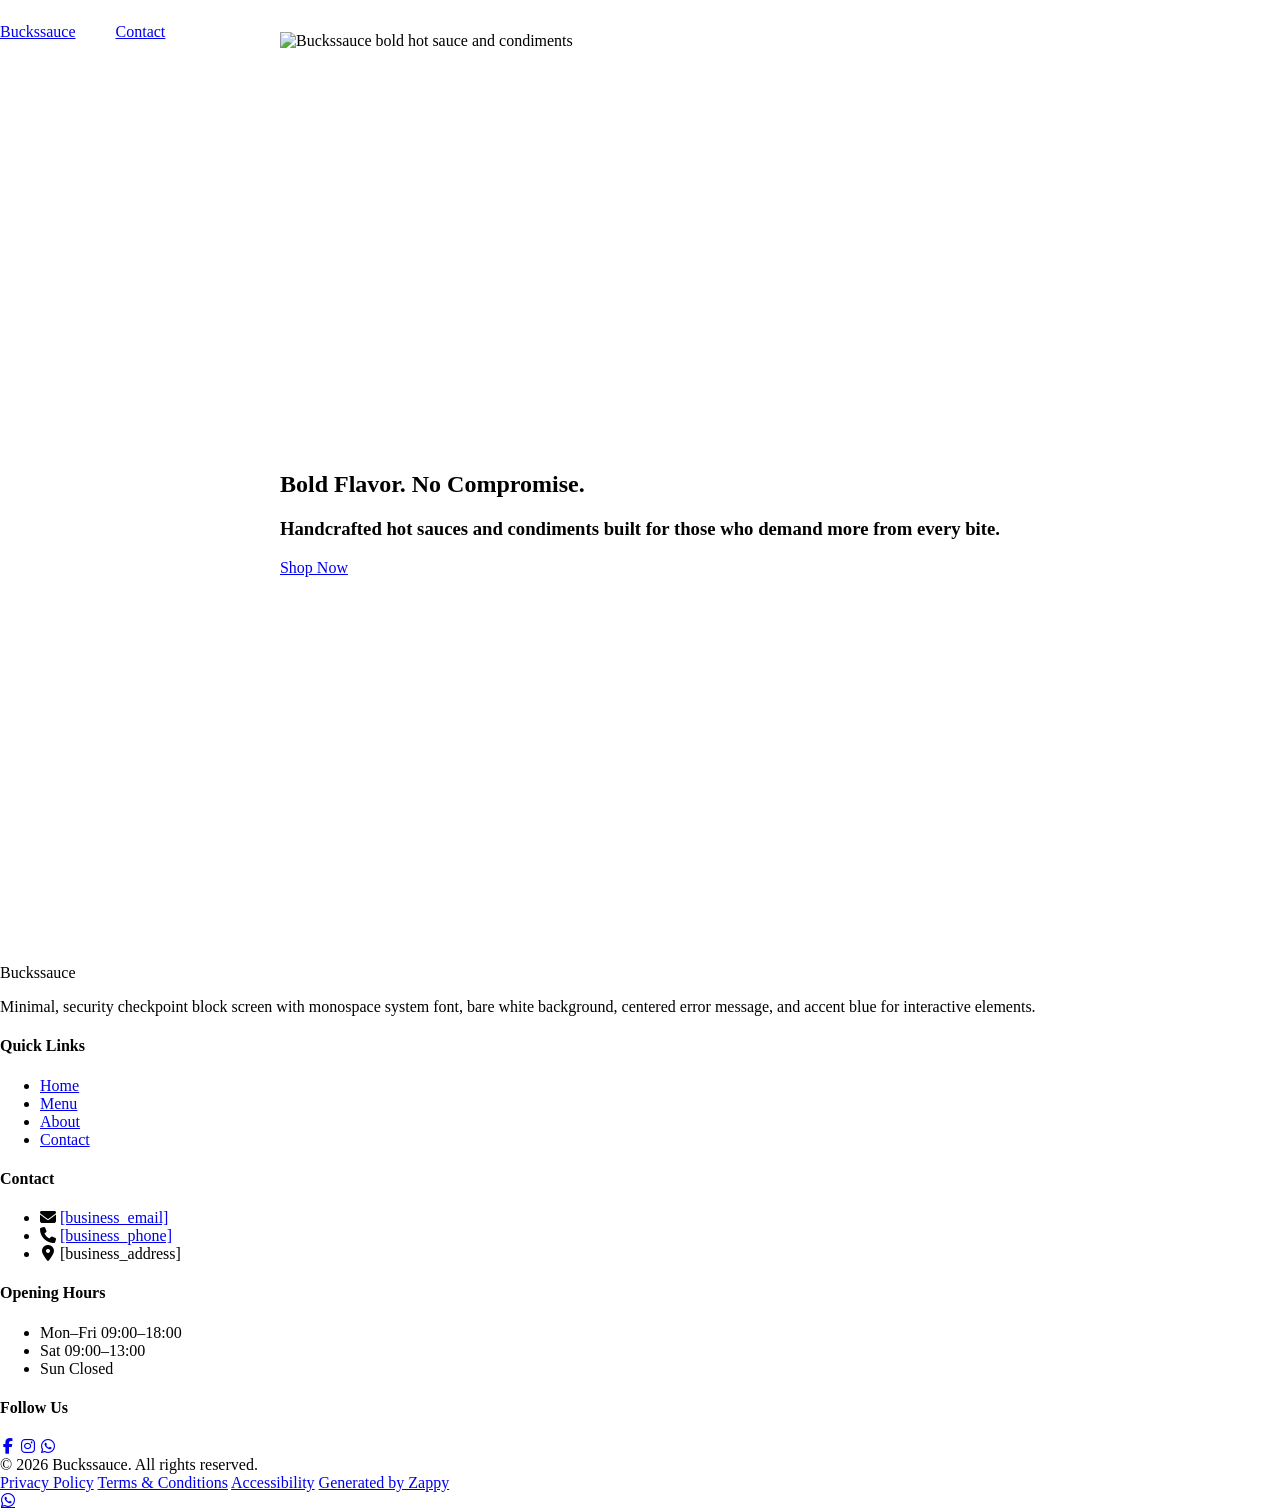
==== public/index.html @ de32495e "Initial website commit" ====
<!doctype html><html lang="en"><head><meta charset="UTF-8"><meta content="width=device-width,initial-scale=1" name="viewport"><meta content="index, follow" name="robots"><title>Unleash Bold Flavor — Buckssauce</title><meta content="Discover Buckssauce, the hot sauce brand that brings fearless flavor to every bite. Explore our lineup of bold, handcrafted sauces and turn up the heat on your meals. Shop now." name="description"><meta content="Buckssauce, bold hot sauce, handcrafted condiments, flavorful sauces, premium hot sauce" name="keywords"><script>!function(){"use strict";var t="8fde7d18-1f36-472e-ba07-775979685865",e="https://api.zappy5.com/api/analytics/track",a=18e5,n=2592e6,o=!0,i=!0,r=!0;var s=function(){var e="zappy_visitor_"+t,a=null;try{if(a=localStorage.getItem(e)){var o=JSON.parse(a),i=Date.now();if(i-o.created<n)return o.lastSeen=i,localStorage.setItem(e,JSON.stringify(o)),o.id}}catch(t){console.warn("Zappy Analytics: LocalStorage not available")}var r="zv_"+Date.now()+"_"+Math.random().toString(36).substr(2,9);try{localStorage.setItem(e,JSON.stringify({id:r,created:Date.now(),lastSeen:Date.now()}))}catch(t){}return r}(),c=function(){var e="zappy_session_"+t,n=null;try{if(n=sessionStorage.getItem(e)){var o=JSON.parse(n),i=Date.now();if(i-o.timestamp<a)return o.timestamp=i,sessionStorage.setItem(e,JSON.stringify(o)),o.id}}catch(t){console.warn("Zappy Analytics: SessionStorage not available")}var r="zs_"+Date.now()+"_"+Math.random().toString(36).substr(2,9);try{sessionStorage.setItem(e,JSON.stringify({id:r,timestamp:Date.now()}))}catch(t){}return r}();function l(a,n){n=n||{};var o={website_id:t,event_type:a,page_path:window.location.pathname,referrer:document.referrer||"direct",visitor_id:s,session_id:c,metadata:n};if(navigator.sendBeacon){var i=new Blob([JSON.stringify(o)],{type:"application/json"});navigator.sendBeacon(e,i)}else fetch(e,{method:"POST",headers:{"Content-Type":"application/json"},body:JSON.stringify(o),keepalive:!0}).catch(function(t){console.warn("Zappy Analytics: Failed to track event",t)})}o&&l("pageview",{title:document.title,url:window.location.href}),i&&document.addEventListener("click",function(t){var e=t.target;if("BUTTON"===e.tagName||e.closest("button")){var a="BUTTON"===e.tagName?e:e.closest("button");l("click",{element:"button",text:a.textContent.trim().substring(0,100),id:a.id||null,class:a.className||null})}else if("A"===e.tagName||e.closest("a")){var n="A"===e.tagName?e:e.closest("a");l("navigation",{element:"link",text:n.textContent.trim().substring(0,100),href:n.href,external:n.hostname!==window.location.hostname})}},!0),r&&document.addEventListener("submit",function(t){var e=t.target;l("form_submit",{form_id:e.id||null,form_name:e.name||null,form_action:e.action||null,form_method:e.method||"GET"})},!0);var d=Date.now();window.addEventListener("beforeunload",function(){l("page_unload",{time_on_page:Math.floor((Date.now()-d)/1e3),page_path:window.location.pathname})}),window.zappyAnalytics={track:l,getVisitorId:function(){return s},getSessionId:function(){return c}}}()</script><meta content="Unleash Bold Flavor — Buckssauce" property="og:title"><meta content="Discover Buckssauce, the hot sauce brand that brings fearless flavor to every bite. Explore our lineup of bold, handcrafted sauces and turn up the heat on your meals. Shop now." property="og:description"><meta content="summary_large_image" name="twitter:card"><meta content="Unleash Bold Flavor — Buckssauce" name="twitter:title"><meta content="Discover Buckssauce, the hot sauce brand that brings fearless flavor to every bite. Explore our lineup of bold, handcrafted sauces and turn up the heat on your meals. Shop now." name="twitter:description"><meta content="website" property="og:type"><meta content="en_US" property="og:locale"><style>.skip-link{position:absolute;top:0;left:0;transform:translateY(-200%);padding:12px 18px;background:var(--bg-dark,#1a1a1a);color:var(--text-light,#fff);font-weight:600;border-radius:0 0 8px 0;z-index:10000}.skip-link:focus{transform:none;outline:2px solid var(--ring,#fff);outline-offset:2px}:focus-visible{outline:2px solid var(--ring,currentColor);outline-offset:3px}</style><link href="/assets/favicon.ico" rel="icon" type="image/x-icon"><link href="/assets/favicon-16x16.png" rel="icon" type="image/png" sizes="16x16"><link href="/assets/favicon-32x32.png" rel="icon" type="image/png" sizes="32x32"><link href="/assets/favicon-48x48.png" rel="icon" type="image/png" sizes="48x48"><link href="/assets/favicon-192x192.png" rel="icon" type="image/png" sizes="192x192"><link href="/assets/favicon-512x512.png" rel="icon" type="image/png" sizes="512x512"><link href="/assets/apple-touch-icon.png" rel="apple-touch-icon"><link href="https://cdn.jsdelivr.net/npm/vanilla-cookieconsent@3/dist/cookieconsent.css" rel="stylesheet"><style id="zappy-critical-above-fold-css">html{box-sizing:border-box;-webkit-text-size-adjust:100%}*,::after,::before{box-sizing:inherit}body{margin:0;min-width:320px;overflow-x:clip}img,svg,video{max-width:100%;height:auto}main{display:block}.container{width:min(100% - 32px,1200px);margin-inline:auto}.navbar,header .navbar,header[role=banner],nav.navbar{position:relative;z-index:1000;width:100%}.nav-container,.navbar .container{display:flex;align-items:center;justify-content:space-between;min-height:64px}.logo,.logo-link img{display:block;width:35px;height:35px;object-fit:contain}#navMenu,.nav-menu{list-style:none}.fa,.fa-brands,.fa-regular,.fa-solid,.fab,.far,.fas{display:inline-block;min-width:1em;text-align:center}html:not(#zappy-noop) .navbar:has(.nav-ecommerce-icons)>.phone-header-btn,html:not(#zappy-noop)[data-zappy-site-type=ecommerce] .phone-header-btn{display:none!important;visibility:hidden!important;width:0!important;height:0!important;pointer-events:none!important}.zappy-preview-empty-store-cta{display:none!important;visibility:hidden!important;height:0!important;max-height:0!important;overflow:hidden!important;margin:0!important;padding:0!important;border:0!important;box-shadow:none!important}.hero-section,.index-hero-section,section[class*=hero]{position:relative;overflow:hidden;min-height:560px}.hero-bg-image,.hero-bg-wrapper,section[class*=hero] [class*=hero-bg]{position:absolute;inset:0;width:100%;height:100%}.hero-bg-image img,.hero-bg-wrapper img,section[class*=hero] [data-hero-bg],section[class*=hero] img[data-hero-background=true]{width:100%!important;height:100%!important;object-fit:cover!important;display:block}.hero-content,section[class*=hero] .container{position:relative;z-index:2}@media(max-width:768px){:root{--header-height:72px;--total-header-height:72px;--zappy-mobile-menu-top:72px}html[data-zappy-site-type=ecommerce] body{padding-top:var(--total-header-height,72px)}html[data-zappy-site-type=ecommerce] body>.navbar:not(.zappy-catalog-menu),html[data-zappy-site-type=ecommerce] body>nav.navbar{position:fixed!important;top:0;left:0;right:0;z-index:100000;width:100%;margin-bottom:0}.zappy-catalog-menu{position:fixed;top:var(--header-height,72px);left:0;right:0;z-index:99999}.nav-container,.navbar .container{min-height:60px}#navMenu,.nav-menu{max-width:100vw;overflow-x:hidden}.hero-section,.index-hero-section,section[class*=hero]{min-height:100svh}.hero-bg-image,.hero-bg-wrapper,.hero-scrim{min-height:100svh}}</style><link href="/styles.css" rel="preload" as="style"><link href="/styles.css" rel="stylesheet" media="print" onload='this.media="all"'><noscript><link href="/styles.css" rel="stylesheet"></noscript><script>window.ZAPPY_WEBSITE_ID="8fde7d18-1f36-472e-ba07-775979685865",window.ZAPPY_API_BASE="https://api.zappy5.com"</script><style id="zappy-dropdown-submenu-styles">#navMenu li:has(.sub-menu),.nav-menu li:has(.sub-menu),.navbar li:has(.sub-menu),nav li:has(.sub-menu){position:relative}#navMenu .sub-menu,.nav-menu .sub-menu,.navbar .sub-menu,nav .sub-menu{display:block!important;position:absolute!important;top:100%;left:0;min-width:220px;border-radius:8px;box-shadow:0 8px 25px rgba(0,0,0,.15);padding:8px 0;opacity:0;visibility:hidden;transform:translateY(10px);transition:all .3s ease;z-index:1000;list-style:none;pointer-events:none}#navMenu li:hover>.sub-menu,.nav-menu li:hover>.sub-menu,.navbar li:hover>.sub-menu,nav li:hover>.sub-menu{opacity:1!important;visibility:visible!important;transform:translateY(0)!important;pointer-events:auto!important}.sub-menu li{list-style:none;margin:0;padding:0}.sub-menu a{display:block!important;padding:10px 16px!important;color:var(--text-dark,#333)!important;font-weight:500;text-decoration:none;white-space:nowrap;transition:background-color .2s}.sub-menu .zappy-nav-child>a{padding-left:28px!important;font-size:.9em!important;opacity:.85!important}[dir=rtl] .sub-menu .zappy-nav-child>a,html[lang=ar] .sub-menu .zappy-nav-child>a,html[lang=he] .sub-menu .zappy-nav-child>a{padding-left:10px!important;padding-right:28px!important}.sub-menu .zappy-nav-parent>a{font-weight:600!important}.sub-menu a:hover{background-color:#f5f5f5}[dir=rtl] .nav-menu .sub-menu,[dir=rtl] .navbar .sub-menu,[dir=rtl] nav .sub-menu,html[lang=ar] .nav-menu .sub-menu,html[lang=ar] .navbar .sub-menu,html[lang=ar] nav .sub-menu,html[lang=he] .nav-menu .sub-menu,html[lang=he] .navbar .sub-menu,html[lang=he] nav .sub-menu{left:auto!important;right:0!important}.sub-menu:empty,.sub-menu:not(:has(li)):not(:has(> a)),.sub-menu:not(:has(li:not(.zappy-hidden-menu-item))):not(:has(> a)){display:none!important;opacity:0!important;visibility:hidden!important;pointer-events:none!important}li:has(.menu-group-title):hover>.sub-menu{opacity:1!important;visibility:visible!important;transform:translateY(0)!important;pointer-events:auto!important}#navMenu>li>.menu-group-title,.nav-menu>li>.menu-group-title{display:inline-block;padding:.5rem 1rem;cursor:default;user-select:none}@media (max-width:768px){#navMenu .sub-menu,.nav-menu .sub-menu,.navbar .sub-menu,nav .sub-menu{position:static!important;transform:none!important;box-shadow:none!important;background:0 0!important;max-height:0;overflow:hidden;opacity:0;visibility:hidden;transition:max-height .3s ease,opacity .3s ease;padding:0!important;border-radius:0!important}#navMenu .sub-menu.mobile-expanded,.nav-menu .sub-menu.mobile-expanded,.navbar .sub-menu.mobile-expanded{max-height:none!important;overflow-y:visible!important;opacity:1!important;visibility:visible!important;padding:8px 0 8px 16px!important}[dir=rtl] .sub-menu.mobile-expanded,html[lang=he] .sub-menu.mobile-expanded{padding:8px 16px 8px 0!important}#navMenu li:hover>.sub-menu,.nav-menu li:hover>.sub-menu,.navbar li:hover>.sub-menu,nav li:hover>.sub-menu{opacity:0;visibility:hidden;pointer-events:none}#navMenu li>.sub-menu.mobile-expanded,.nav-menu li>.sub-menu.mobile-expanded,.navbar li>.sub-menu.mobile-expanded,nav li>.sub-menu.mobile-expanded{opacity:1!important;visibility:visible!important;pointer-events:auto!important}#navMenu li:has(.sub-menu),.nav-menu li:has(.sub-menu),.navbar li:has(.sub-menu),nav li:has(.sub-menu){display:flex!important;flex-wrap:wrap!important;align-items:center!important;position:relative!important;min-height:44px!important}#navMenu li:has(.sub-menu)>a,.nav-menu li:has(.sub-menu)>a,.navbar li:has(.sub-menu)>a,nav li:has(.sub-menu)>a{flex:1!important;min-width:0!important}#navMenu li:has(.sub-menu)>.menu-group-title,.nav-menu li:has(.sub-menu)>.menu-group-title,.navbar li:has(.sub-menu)>.menu-group-title,nav li:has(.sub-menu)>.menu-group-title{flex:1!important;min-width:0!important;padding:0!important;line-height:inherit!important}#navMenu li:has(.sub-menu)>.sub-menu,.nav-menu li:has(.sub-menu)>.sub-menu,.navbar li:has(.sub-menu)>.sub-menu,nav li:has(.sub-menu)>.sub-menu{flex-basis:100%!important;width:100%!important}#navMenu li:has(.sub-menu)>a [class*=arrow],#navMenu li:has(.sub-menu)>a [class*=chevron],.nav-menu li:has(.sub-menu)>a .fa-angle-down,.nav-menu li:has(.sub-menu)>a .fa-chevron-down,.nav-menu li:has(.sub-menu)>a [class*=arrow],.nav-menu li:has(.sub-menu)>a [class*=chevron],nav li:has(.sub-menu)>a [class*=arrow],nav li:has(.sub-menu)>a [class*=chevron]{display:none!important;visibility:hidden!important}.mobile-submenu-toggle{display:flex!important;align-items:center!important;justify-content:center!important;width:44px!important;height:auto!important;background:0 0!important;border:none!important;cursor:pointer!important;color:var(--text-dark)!important;position:static!important;flex-shrink:0!important;align-self:stretch!important;z-index:2!important;padding:0!important;margin:0!important}.mobile-submenu-toggle::after{content:''!important;width:0!important;height:0!important;border-left:6px solid transparent!important;border-right:6px solid transparent!important;border-top:7px solid currentColor!important;transition:transform .3s ease!important}.mobile-submenu-toggle.expanded::after{transform:rotate(180deg)!important}.sub-menu a{padding:10px 0!important;display:block!important;color:var(--text-dark)!important;white-space:normal!important}.sub-menu .zappy-nav-child>a{padding-left:28px!important;font-size:.9em!important;opacity:.85!important}[dir=rtl] .sub-menu .zappy-nav-child>a,html[lang=ar] .sub-menu .zappy-nav-child>a,html[lang=he] .sub-menu .zappy-nav-child>a{padding-left:0!important;padding-right:28px!important}.sub-menu .zappy-nav-parent>a{font-weight:600!important}#navMenu.active,.nav-menu.active{max-width:100vw!important;overflow-x:hidden!important;box-sizing:border-box!important}.navbar .sub-menu li a,.zappy-products-dropdown .sub-menu a,nav.navbar .sub-menu li a{color:var(--text-dark)!important}}@media (min-width:769px){.mobile-submenu-toggle{display:none!important}}</style><style id="zappy-widget-visibility">html[dir=rtl] .whatsapp-float{right:20px!important;left:auto!important}html:not([dir]) .whatsapp-float,html[dir=ltr] .whatsapp-float{left:20px!important;right:auto!important}html[dir=rtl] #mic-access-tool-general-button,html[dir=rtl] #mic-init-access-tool #mic-access-tool-general-button,html[dir=rtl] #mic-init-access-tool .mic-access-tool-general-button,html[dir=rtl] ._access-icon,html[dir=rtl] .mic-access-tool-general-button{left:20px!important;right:auto!important}html:not([dir]) #mic-access-tool-general-button,html:not([dir]) #mic-init-access-tool #mic-access-tool-general-button,html:not([dir]) #mic-init-access-tool .mic-access-tool-general-button,html:not([dir]) ._access-icon,html:not([dir]) .mic-access-tool-general-button,html[dir=ltr] #mic-access-tool-general-button,html[dir=ltr] #mic-init-access-tool #mic-access-tool-general-button,html[dir=ltr] #mic-init-access-tool .mic-access-tool-general-button,html[dir=ltr] ._access-icon,html[dir=ltr] .mic-access-tool-general-button{right:20px!important;left:auto!important}@media (max-width:768px){.whatsapp-float{display:flex!important}}@media (min-width:769px){.whatsapp-float{display:flex!important}}@media (max-width:768px){#mic-access-tool-general-button,#mic-init-access-tool #mic-access-tool-general-button,#mic-init-access-tool .mic-access-tool-general-button,._access-icon,.mic-access-tool-general-button{display:flex!important;visibility:visible!important;opacity:1!important;pointer-events:auto!important}#mic-access-tool-box.opened-mic-access-tool,#mic-init-access-tool #mic-access-tool-box.opened-mic-access-tool,.mic-access-tool-box.opened-mic-access-tool{visibility:visible!important;opacity:1!important;pointer-events:auto!important}}@media (min-width:769px){#mic-access-tool-general-button,#mic-init-access-tool #mic-access-tool-general-button,#mic-init-access-tool .mic-access-tool-general-button,._access-icon,.mic-access-tool-general-button{display:flex!important;visibility:visible!important;opacity:1!important;pointer-events:auto!important}#mic-access-tool-box.opened-mic-access-tool,#mic-init-access-tool #mic-access-tool-box.opened-mic-access-tool,.mic-access-tool-box.opened-mic-access-tool{visibility:visible!important;opacity:1!important;pointer-events:auto!important}}</style></head><body><a href="#main" class="skip-link">Skip to main content</a><nav class="navbar"><button aria-label="Menu" class="mobile-toggle" id="mobileToggle"><svg fill="none" height="24" viewBox="0 0 24 24" width="24" class="hamburger-icon" style="display:block !important"><path d="M3 12h18M3 6h18M3 18h18" stroke="currentColor" stroke-linecap="round" stroke-width="2"></path></svg> <svg fill="none" height="24" viewBox="0 0 24 24" width="24" class="close-icon" style="display:none !important"><path d="M18 6L6 18M6 6l12 12" stroke="currentColor" stroke-linecap="round" stroke-width="2"></path></svg></button> <button aria-label="Call" class="phone-header-btn" data-phone="[business_phone]"><svg fill="currentColor" height="20" viewBox="0 0 24 24" width="20"><path d="M22 16.92v3a2 2 0 0 1-2.18 2 19.79 19.79 0 0 1-8.63-3.07 19.5 19.5 0 0 1-6-6 19.79 19.79 0 0 1-3.07-8.67A2 2 0 0 1 4.11 2h3a2 2 0 0 1 2 1.72 12.84 12.84 0 0 0 .7 2.81 2 2 0 0 1-.45 2.11L8.09 9.91a16 16 0 0 0 6 6l1.27-1.27a2 2 0 0 1 2.11-.45 12.84 12.84 0 0 0 2.81.7A2 2 0 0 1 22 16.92z"></path></svg></button><div class="nav-container"><div class="nav-brand"><a href="/" class="logo-link"><span class="logo-text">Buckssauce</span></a></div><ul class="nav-menu" id="navMenu"><li class="mobile-contact-link nav-cta-mobile-item"><a href="#cta" class="nav-cta-btn">Contact</a></li></ul><div class="nav-cta-container"><a href="#cta" class="nav-cta-btn">Contact</a></div></div></nav><script>window.addEventListener("load",function(){const e=document.querySelector(".navbar, nav, header");if(!e)return void console.log("[Navbar] Navbar element not found");let t=document.getElementById("mobileToggle")||document.querySelector(".mobile-toggle")||document.querySelector(".hamburger")||document.querySelector(".hamburger-menu")||document.querySelector(".menu-toggle")||document.querySelector(".burger-menu")||document.querySelector('[aria-label="Menu"]')||document.querySelector('[aria-label="תפריט"]');const o=document.querySelector(".phone-header-btn"),n=window.getComputedStyle(e);let r=n.backgroundColor;if(console.log("[Navbar] Initial navbar background:",r),"transparent"===r||"rgba(0, 0, 0, 0)"===r||r.startsWith("rgba")&&r.includes(", 0)")){const e=n.backgroundImage;if(e&&"none"!==e)console.log("[Navbar] Navbar has background image/gradient, using dark text"),r="rgb(240, 240, 240)";else{const e=window.getComputedStyle(document.body).backgroundColor;console.log("[Navbar] Navbar transparent, using body background:",e),r=e}}const a=r.match(/\d+/g);if(a&&a.length>=3){const e=(.299*parseInt(a[0])+.587*parseInt(a[1])+.114*parseInt(a[2]))/255;console.log("[Navbar] Mobile button colors preserved from Claude CSS (luminance:",e.toFixed(2)+")");const n=document.createElement("style");n.id="zappy-mobile-nav-fix";document.documentElement.lang;document.documentElement.dir,n.textContent='\n        /* Hide mobile buttons on desktop, show only on mobile */\n        @media (min-width: 769px) {\n          .mobile-toggle,\n          .phone-header-btn {\n            display: none !important;\n          }\n        }\n        \n        /* Show and position mobile buttons correctly on mobile */\n        @media (max-width: 768px) {\n          .navbar,\n          nav.navbar {\n            min-height: 70px !important;\n          }\n\n          .mobile-toggle,\n          .phone-header-btn {\n            position: absolute !important;\n            top: 0 !important;\n            bottom: 0 !important;\n            margin-top: auto !important;\n            margin-bottom: auto !important;\n            transform: none !important;\n            z-index: 1001 !important;\n            display: flex !important;\n            align-items: center !important;\n            justify-content: center !important;\n            width: 36px !important;\n            height: 36px !important;\n            border-radius: 50% !important;\n            border: none !important;\n            cursor: pointer !important;\n            padding: 6px !important;\n            background: none !important;\n            color: var(--nav-text, var(--text-dark)) !important;\n            touch-action: manipulation !important;\n            -webkit-tap-highlight-color: transparent !important;\n          }\n\n          html[data-zappy-site-type="ecommerce"] .phone-header-btn,\n          body[data-zappy-site-type="ecommerce"] .phone-header-btn,\n          html[data-zappy-site-type="ecommerce"] header .phone-header-btn,\n          html[data-zappy-site-type="ecommerce"] nav .phone-header-btn {\n            display: none !important;\n            visibility: hidden !important;\n            width: 0 !important;\n            height: 0 !important;\n            min-width: 0 !important;\n            overflow: hidden !important;\n          }\n          \n          /* LTR positioning (default): hamburger LEFT, phone RIGHT */\n          html:not([dir="rtl"]):not([lang="he"]):not([lang="ar"]) .mobile-toggle,\n          html[dir="ltr"] .mobile-toggle {\n            left: 12px !important;\n            right: auto !important;\n          }\n          html:not([dir="rtl"]):not([lang="he"]):not([lang="ar"]) .phone-header-btn,\n          html[dir="ltr"] .phone-header-btn {\n            right: 12px !important;\n            left: auto !important;\n          }\n          \n          /* RTL positioning: hamburger RIGHT, phone LEFT */\n          html[dir="rtl"] .mobile-toggle,\n          html[lang="he"] .mobile-toggle,\n          html[lang="ar"] .mobile-toggle {\n            right: 12px !important;\n            left: auto !important;\n          }\n          html[dir="rtl"] .phone-header-btn,\n          html[lang="he"] .phone-header-btn,\n          html[lang="ar"] .phone-header-btn {\n            left: 12px !important;\n            right: auto !important;\n          }\n          \n          /* CRITICAL: Ensure nav-container has min-height on mobile */\n          /* All children are positioned absolutely/fixed on mobile, so height:auto collapses to 0 */\n          .nav-container {\n            min-height: 70px !important;\n            position: relative !important;\n          }\n          \n          /* Ensure SVG icons are properly sized and inherit color */\n          .mobile-toggle svg,\n          .phone-header-btn svg {\n            width: 24px !important;\n            height: 24px !important;\n            /* Don\'t force display - let JavaScript control hamburger/close toggle */\n          }\n          \n          /* Reset nav-cta-container on mobile - remove desktop box-shadow/padding */\n          /* that creates a visible ghost box when CTA button is hidden */\n          .nav-cta-container {\n            box-shadow: none !important;\n            padding: 0 !important;\n          }\n          \n          /* Hide nav-cta-container entirely on mobile when there\'s no lang-switcher */\n          /* (only the CTA button is inside, and it\'s hidden on mobile) */\n          .nav-cta-container:not(:has(.lang-switcher)) {\n            display: none !important;\n          }\n          \n          /* CRITICAL: Prevent hero image fade gradient from bleeding over headline text */\n          /* The .image-fade-gradient has bottom: -30px (extends below parent) */\n          /* On mobile stacked layout, this overlaps the h1 text below the image */\n          .hero-image-column {\n            overflow: hidden !important;\n          }\n          .image-fade-gradient {\n            bottom: 0 !important;\n          }\n          \n          /* Hide desktop language switcher on mobile - hamburger menu handles it */\n          /* High specificity to override stored CSS */\n          .lang-switcher,\n          .nav-cta-container .lang-switcher,\n          .nav-container .lang-switcher,\n          .navbar .lang-switcher,\n          .navbar .nav-cta-container .lang-switcher {\n            display: none !important;\n          }\n        }\n      ';const r=document.getElementById("zappy-mobile-nav-fix");r&&r.remove(),document.head.appendChild(n),console.log("[Navbar] Critical CSS injected for mobile nav positioning");const i=window.innerWidth<=768;if(t){const e=t.querySelector(".hamburger-icon"),o=t.querySelector(".close-icon");e&&(e.style.setProperty("width","24px","important"),e.style.setProperty("height","24px","important"),e.style.setProperty("display","block","important")),o&&(o.style.setProperty("width","24px","important"),o.style.setProperty("height","24px","important"),o.style.setProperty("display","none","important")),i?(t.style.setProperty("position","absolute","important"),t.style.setProperty("top","0","important"),t.style.setProperty("bottom","0","important"),t.style.setProperty("margin-top","auto","important"),t.style.setProperty("margin-bottom","auto","important"),t.style.setProperty("transform","none","important"),t.style.setProperty("z-index","1001","important"),t.style.removeProperty("left"),t.style.removeProperty("right"),console.log("[Navbar] Mobile toggle positioning applied (mobile viewport)")):(t.style.removeProperty("position"),t.style.removeProperty("top"),t.style.removeProperty("transform"),t.style.removeProperty("z-index"),t.style.removeProperty("left"),t.style.removeProperty("right"),console.log("[Navbar] Desktop viewport - cleared mobile toggle inline positioning"))}if(o){const e=o.querySelector("svg");e&&(e.style.width="24px",e.style.height="24px",e.setAttribute("width","24"),e.setAttribute("height","24")),i?(o.style.setProperty("position","absolute","important"),o.style.setProperty("top","0","important"),o.style.setProperty("bottom","0","important"),o.style.setProperty("margin-top","auto","important"),o.style.setProperty("margin-bottom","auto","important"),o.style.setProperty("transform","none","important"),o.style.setProperty("z-index","1001","important"),o.style.removeProperty("left"),o.style.removeProperty("right"),console.log("[Navbar] Phone button positioning applied (mobile viewport)")):(o.style.removeProperty("position"),o.style.removeProperty("top"),o.style.removeProperty("transform"),o.style.removeProperty("z-index"),o.style.removeProperty("left"),o.style.removeProperty("right"),console.log("[Navbar] Desktop viewport - cleared phone button inline positioning"))}}else console.log("[Navbar] Could not parse background color:",r);t=document.getElementById("mobileToggle")||document.querySelector(".mobile-toggle")||document.querySelector(".hamburger")||document.querySelector(".hamburger-menu")||document.querySelector(".menu-toggle")||document.querySelector(".burger-menu")||document.querySelector('[aria-label="Menu"]')||document.querySelector('[aria-label="תפריט"]');const i=document.getElementById("navMenu")||document.querySelector(".nav-menu")||document.querySelector(".nav-links")||document.querySelector("nav ul:not(.submenu)");if(!t||!i)return void console.log("[Navbar] Mobile toggle or menu not found:",{toggle:!!t,menu:!!i});i.id||(i.id="navMenu"),console.log("[Navbar] Initializing mobile menu...");const l=t.cloneNode(!0);t.parentNode.replaceChild(l,t);var s=0;function p(e){var t=Date.now();t-s<300||(s=t,function(e){e.preventDefault(),e.stopPropagation();const t=l.querySelector(".hamburger-icon"),o=l.querySelector(".close-icon");i.classList.contains("active")?(i.classList.remove("active"),t&&t.style.setProperty("display","block","important"),o&&o.style.setProperty("display","none","important"),document.body.style.overflow="",document.body.classList.remove("menu-open"),console.log("[Navbar] Menu closed")):(i.classList.add("active"),t&&t.style.setProperty("display","none","important"),o&&o.style.setProperty("display","block","important"),document.body.style.overflow="hidden",document.body.classList.add("menu-open"),console.log("[Navbar] Menu opened"))}(e))}l.addEventListener("click",p),l.addEventListener("touchend",p),document.addEventListener("keydown",function(e){if(("Escape"===e.key||"Esc"===e.key)&&i.classList.contains("active")){const e=l.querySelector(".hamburger-icon"),t=l.querySelector(".close-icon");i.classList.remove("active"),e&&e.style.setProperty("display","block","important"),t&&t.style.setProperty("display","none","important"),document.body.style.overflow="",document.body.classList.remove("menu-open"),console.log("[Navbar] Menu closed (Escape)")}}),i.querySelectorAll("a").forEach(function(e){e.addEventListener("click",function(){if("#"===this.getAttribute("href"))return;const e=l.querySelector(".hamburger-icon"),t=l.querySelector(".close-icon");i.classList.remove("active"),e&&e.style.setProperty("display","block","important"),t&&t.style.setProperty("display","none","important"),document.body.style.overflow="",document.body.classList.remove("menu-open"),console.log("[Navbar] Menu closed (link clicked)")})});var m=i.querySelectorAll(".dropdown-toggle");m.forEach(function(e){e.addEventListener("click",function(e){e.preventDefault(),e.stopPropagation();var t=this.closest(".nav-dropdown");t&&(t.parentNode.querySelectorAll(".nav-dropdown.open").forEach(function(e){e!==t&&e.classList.remove("open")}),t.classList.toggle("open"),console.log("[Navbar] Dropdown toggled:",t.classList.contains("open")?"open":"closed"))})}),document.addEventListener("click",function(e){e.target.closest(".nav-dropdown")||document.querySelectorAll(".nav-dropdown.open").forEach(function(e){e.classList.remove("open")})}),console.log("[Navbar] Dropdown handlers initialized for "+m.length+" dropdowns"),o&&o.addEventListener("click",function(){const e=document.querySelectorAll('a[href^="tel:"]'),t=e.length>0?e[0].getAttribute("href").replace("tel:",""):"[business_phone]";window.location.href="tel:"+t,console.log("[Navbar] Phone button clicked")}),console.log("[Navbar] Mobile menu initialized successfully")})</script><main id="main"><section class="home-hero-section" data-band-index="0" data-hero-type="fullscreen-scrim" data-layout-spec="Home-hero" id="hero"><div class="hero-bg-wrapper"><img alt="Buckssauce bold hot sauce and condiments" class="hero-bg-img" data-context="Bold overhead flat-lay of artisan hot sauce bottles from Buckssauce brand on a dark rustic wooden surface with scattered chili peppers, garlic, and spices, dramatic moody food photography lighting, rich warm tones" data-hero-bg="true" data-placeholder="home-hero-image-1" decoding="async" fetchpriority="high" height="600" loading="eager" src="" width="1200"><div class="hero-scrim" aria-hidden="true"></div></div><div class="hero-content-wrapper"><div class="hero-content"><h1 class="hero-headline">Bold Flavor. No Compromise.</h1><h3 class="hero-subheadline">Handcrafted hot sauces and condiments built for those who demand more from every bite.</h3><a href="/shop" class="hero-cta-btn">Shop Now</a></div></div></section></main><footer class="site-footer"><div class="footer-container"><div class="footer-grid"><div class="footer-col footer-brand-col"><span class="logo-text">Buckssauce</span><p class="footer-tagline">Minimal, security checkpoint block screen with monospace system font, bare white background, centered error message, and accent blue for interactive elements.</p></div><div class="footer-col footer-links-col"><h4>Quick Links</h4><ul><li><a href="/">Home</a></li><li><a href="/menu">Menu</a></li><li><a href="/about">About</a></li><li><a href="/contact">Contact</a></li></ul></div><div class="footer-col footer-contact-col"><h4>Contact</h4><ul class="footer-contact"><li><span class="contact-icon"><i class="fas fa-envelope"></i></span> <span class="contact-text"><a href="mailto:[business_email]">[business_email]</a></span></li><li><span class="contact-icon"><i class="fas fa-phone"></i></span> <span class="contact-text"><a href="tel:[business_phone]">[business_phone]</a></span></li><li><span class="contact-icon"><i class="fas fa-map-marker-alt"></i></span> <span class="contact-text">[business_address]</span></li></ul></div><div class="footer-col footer-hours-col"><h4>Opening Hours</h4><ul class="footer-hours"><li><span class="hours-day">Mon–Fri</span> <span class="hours-time">09:00–18:00</span></li><li><span class="hours-day">Sat</span> <span class="hours-time">09:00–13:00</span></li><li><span class="hours-day">Sun</span> <span class="hours-time">Closed</span></li></ul></div><div class="footer-col footer-social-col"><h4>Follow Us</h4><div class="footer-social"><a href="[facebook_handle]" aria-label="Facebook"><i class="fab fa-facebook-f"></i></a> <a href="[instagram_handle]" aria-label="Instagram"><i class="fab fa-instagram"></i></a> <a href="[whatsapp_handle]" aria-label="WhatsApp"><i class="fab fa-whatsapp"></i></a></div></div></div><div class="footer-bottom"><div class="footer-copyright">© 2026 Buckssauce. All rights reserved.</div><div class="footer-legal"><a href="/privacy">Privacy Policy</a> <a href="/terms">Terms &amp; Conditions</a> <a href="/accessibility">Accessibility</a> <a href="https://zappy5.com" class="zappy-attribution" target="_blank">Generated by Zappy</a></div></div></div></footer><a href="https://wa.me/[whatsapp_handle]" class="whatsapp-float" aria-label="WhatsApp"><i class="fab fa-whatsapp"></i></a><div data-integration="accessibility:toolbar"></div><script src="/script.js"></script><script id="zappy-font-awesome-loader">!function(){if(!window.__zappyFontAwesomeLoader){window.__zappyFontAwesomeLoader=!0;["pointerdown","keydown","touchstart","mouseover"].forEach(function(o){window.addEventListener(o,e,{once:!0,passive:!0})}),"requestIdleCallback"in window?requestIdleCallback(e,{timeout:5e3}):setTimeout(e,3500)}function e(){if(!document.querySelector('link[href*="font-awesome"][href*="all.min.css"]')){var e=document.createElement("link");e.rel="stylesheet",e.href="https://cdnjs.cloudflare.com/ajax/libs/font-awesome/6.4.0/css/all.min.css",e.crossOrigin="anonymous",e.referrerPolicy="no-referrer",document.head.appendChild(e)}}}()</script><script id="zappy-mobile-submenu-script">!function(){function e(){if(window.innerWidth>768)return document.querySelectorAll(".mobile-submenu-toggle").forEach(function(e){e.remove()}),void document.querySelectorAll(".sub-menu.mobile-expanded").forEach(function(e){e.classList.remove("mobile-expanded")});document.querySelectorAll(".nav-menu li:has(.sub-menu), nav li:has(.sub-menu), .navbar li:has(.sub-menu), #navMenu li:has(.sub-menu)").forEach(function(e){if(!e.querySelector(".mobile-submenu-toggle")){var t=e.querySelector(".sub-menu"),n=e.querySelector(":scope > a");if(t&&n){var o=document.createElement("button");o.className="mobile-submenu-toggle",o.setAttribute("aria-label","Toggle submenu"),o.setAttribute("type","button"),n.insertAdjacentElement("afterend",o),o.addEventListener("click",function(e){e.preventDefault(),e.stopPropagation(),document.querySelectorAll(".sub-menu.mobile-expanded").forEach(function(e){if(e!==t){e.classList.remove("mobile-expanded");var n=e.parentElement.querySelector(".mobile-submenu-toggle");n&&n.classList.remove("expanded")}}),t.classList.toggle("mobile-expanded"),o.classList.toggle("expanded")})}}})}var t;"loading"===document.readyState?document.addEventListener("DOMContentLoaded",e):e(),window.addEventListener("resize",function(){clearTimeout(t),t=setTimeout(e,250)});var n=new MutationObserver(function(t){t.forEach(function(t){if("attributes"===t.type){var n=t.target;n.classList&&(n.classList.contains("active")||n.classList.contains("open"))&&setTimeout(e,100)}})});setTimeout(function(){document.querySelectorAll(".mobile-menu, .nav-menu, #navMenu, nav").forEach(function(e){n.observe(e,{attributes:!0,attributeFilter:["class","style"]})})},500)}()</script></body></html>
---- styles.css ----
/* === Import Quality Fixes === */
```css
/* Fix error code subtext color and font */
section p code,
section code,
p code,
code {
  color: #999999 !important;
  font-size: 14px !important;
  font-family: 'Courier New', Courier, monospace !important;
}

/* Fix any span or element containing error codes */
section span[class*="code"],
section div[class*="code"],
span[class*="error-code"],
div[class*="error-code"] {
  color: #999999 !important;
  font-family: 'Courier New', Courier, monospace !important;
}

/* Fix layout centering and remove decorations */
section,
main section,
body > section,
main {
  display: flex !important;
  flex-direction: column !important;
  align-items: center !important;
  justify-content: center !important;
  min-height: 100vh !important;
  background: #ffffff !important;
  margin: 0 !important;
  padding: 0 !important;
}

/* Remove any background decorations or patterns */
section::before,
section::after,
main::before,
main::after {
  display: none !important;
  content: none !important;
}

/* Remove decorative elements */
section [class*="decoration"],
section [class*="background"],
section [class*="pattern"],
section [class*="gradient"],
section [class*="shape"] {
  display: none !important;
}

/* Ensure body has no extra styling */
body {
  margin: 0 !important;
  padding: 0 !important;
  background: #ffffff !important;
}

/* Fix any accent-colored text that should be gray */
section h1 + p,
section h2 + p,
section h3 + p,
section [class*="subtitle"],
section [class*="subtext"],
section [class*="description"] {
  color: #999999 !important;
}

/* Override Inter/Noto Sans on monospace elements */
pre,
code,
kbd,
samp,
pre code,
pre span {
  font-family: 'Courier New', Courier, monospace !important;
}
```

/* Cookie Consent Styles */

/* Cookie Consent Customizations ccCssV13 */
:root {
  /* --cc-bg has to STAY translucent (with the matching backdrop-filter on
   * the bar below) so the slim bar reads as a frosted overlay rather than
   * a solid horizontal stripe slapped on top of the page. The preferences
   * modal — which doesn't use backdrop-filter — overrides this to a solid
   * white below so it doesn't render see-through against the page. */
  --cc-bg: rgba(255, 255, 255, 0.96);
  --cc-modal-bg: #ffffff;
  --cc-primary-color: #1f2937;
  --cc-secondary-color: #4b5563;
  --cc-btn-primary-bg: #666666;
  --cc-btn-primary-color: #ffffff;
  --cc-btn-primary-border: #666666;
  --cc-btn-primary-hover-bg: #4d4d4d;
  --cc-btn-primary-hover-border: #4d4d4d;
  --cc-btn-primary-hover-color: #ffffff;
  /* --cc-btn-secondary-* are used by BOTH the bar's "Customize" link and
   * the preferences modal's "Accept Necessary" / "Save Preferences" pills.
   * We keep the token defaults sensible (light grey fill, dark text) so
   * the preferences-modal buttons stay visible, then override only
   * .zappy-cookie-banner__button--customize directly to render the
   * Customize link as a transparent underlined text. */
  --cc-btn-secondary-bg: #f3f4f6;
  --cc-btn-secondary-color: #1f2937;
  --cc-btn-secondary-border: #e5e7eb;
  --cc-btn-secondary-hover-bg: #e5e7eb;
  --cc-btn-secondary-hover-color: #111827;
  --cc-btn-secondary-hover-border: #d1d5db;
  --cc-toggle-on-bg: #666666;
}/* === Zappy-owned slim bottom bar ===
 * Single-row inline layout: [description text] ......... [Customize] [Accept]
 * The banner is our DOM (#zappy-cookie-banner), not the library's #cm
 * consent modal. That avoids vanilla-cookieconsent's internal
 * <button><span>Label</span></button> structure entirely.
 *//* Primary "Accept" — filled pill in site primary color *//* Secondary "Customize" — borderless underlined text link.
 * Same height as the Accept pill so the row stays perfectly aligned, but
 * with no fill, no border, and an underline that sits 3px below the
 * baseline (text-underline-offset). Hard-coded brand color so this rule
 * doesn't depend on --cc-btn-secondary-* (which have to stay sensible
 * defaults for the preferences modal's two secondary pills). *//* RTL: anchor the X to the top-LEFT and shift body padding accordingly. *//* === Preferences modal — minimalist restyle ===
 * The modal opens when "Customize" is clicked. It MUST render as a solid
 * card — pre-fix it inherited the bar's translucent --cc-bg without the
 * matching backdrop-filter, leaving the page footer visibly bleeding
 * through the modal box, the title, the toggle rows, and the bottom
 * button row. Solid white box + clean shadow + an explicit slightly
 * darker scrim on the overlay restores proper modal hierarchy. */
/* The scrim belongs on wrapper layers only. In vanilla-cookieconsent v3,
 * .pm / #pm is the preferences card itself, so styling .pm as the dark
 * overlay makes the card look transparent. *//* Secondary modal pills — "Accept Necessary" + "Save Preferences".
 * Must be a visible solid fill (light grey on white card) so users can
 * actually find them. Pre-fix these inherited --cc-btn-secondary-bg:
 * transparent (used by the bar's Customize text link), making them
 * invisible against the modal background. *//* Toggle thumbs in brand color when on *//* Mobile fallback: two rows (description on top, buttons below) *//* Cookie preferences button in legal footer keeps default behavior *//* ZAPPY_ANNOUNCEMENT_HEADER_OFFSET_CSS_V2 */
:root {
  --zappy-header-stack-height: calc(var(--zappy-announcement-height, 40px) + var(--header-height, 72px));
}
body:has(.zappy-announcement-bar) nav.navbar:not(.zappy-catalog-menu),
body:has(.zappy-announcement-bar) header.navbar,
body:has(.zappy-announcement-bar) .navbar:not(.zappy-catalog-menu):not(.mobile-search-panel) {
  top: var(--zappy-announcement-height, 40px) !important;
}
/* First-paint: pull fullscreen heroes behind the fixed announcement+nav so a
   transparent --nav-bg does not flash the cream body strip (live FOUC that
   preview never showed because preview injects the same underlap eagerly). */
body:has(.zappy-announcement-bar) section[data-hero-type^="fullscreen"],
body:has(.zappy-announcement-bar) .index-hero-section,
body:has(.zappy-announcement-bar) main > section[class*="hero"]:first-of-type {
  margin-top: calc(-1 * var(--zappy-header-stack-height)) !important;
  padding-top: calc(var(--zappy-header-stack-height)) !important;
}


/* ZAPPY_MOBILE_CATEGORIES_SUBMENU_CSS_V1 */
.mobile-categories-submenu { display: none !important; }
.mobile-categories-submenu.active { display: block !important; }


/* ZAPPY_CONTENT_ALIGNMENT_FIRST_PAINT_CSS_V1 */
[data-zappy-content-align] {
  display: flex !important;
  flex-direction: column !important;
}
[data-zappy-content-align^="top-"] { justify-content: flex-start !important; }
[data-zappy-content-align^="upper-"],
[data-zappy-content-align^="center-"],
[data-zappy-content-align^="lower-"] { justify-content: center !important; }
[data-zappy-content-align^="bottom-"] { justify-content: flex-end !important; }
[data-zappy-content-align$="-left"],
[data-zappy-content-align$="-mid-left"] {
  align-items: flex-start !important;
  text-align: start !important;
}
[data-zappy-content-align$="-center"] {
  align-items: center !important;
  text-align: center !important;
}
[data-zappy-content-align$="-right"],
[data-zappy-content-align$="-mid-right"] {
  align-items: flex-end !important;
  text-align: end !important;
}
[data-zappy-content-align] [data-zappy-align-target] {
  margin-left: auto;
  margin-right: auto;
}
[data-zappy-content-align$="-center"] [data-zappy-align-target],
[data-zappy-content-align$="-center"] [data-zappy-align-target] > * {
  text-align: center !important;
}


/* ZAPPY_PRODUCT_BREADCRUMB_MOBILE_HIDE_CSS_V1 */
@media (max-width: 768px) {
  .product-breadcrumb { display: none !important; }
}


/* zappy-nav-child-indent */
.zappy-products-dropdown .zappy-nav-child > a,
.sub-menu .zappy-nav-child > a {
  padding-left: 28px !important;
  font-size: 0.9em !important;
  opacity: 0.85 !important;
}
[dir="rtl"] .zappy-products-dropdown .zappy-nav-child > a,
[dir="rtl"] .sub-menu .zappy-nav-child > a,
html[lang="he"] .zappy-products-dropdown .zappy-nav-child > a,
html[lang="he"] .sub-menu .zappy-nav-child > a,
html[lang="ar"] .zappy-products-dropdown .zappy-nav-child > a,
html[lang="ar"] .sub-menu .zappy-nav-child > a {
  padding-left: 0 !important;
  padding-right: 28px !important;
}
.zappy-products-dropdown .zappy-nav-parent > a,
.sub-menu .zappy-nav-parent > a {
  font-weight: 600 !important;
}
@media (max-width: 768px) {
  .nav-menu.active,
  #navMenu.active {
    max-width: 100vw !important;
    overflow-x: hidden !important;
    box-sizing: border-box !important;
  }
}


/* ========== EMPTY SUBMENU HIDING (Auto-added by Zappy) ========== */
.sub-menu:empty,
.dropdown-menu:empty,
.sub-menu.zappy-empty-submenu,
.dropdown-menu.zappy-empty-submenu,
.nav-menu .sub-menu.zappy-empty-submenu,
nav .sub-menu.zappy-empty-submenu,
.navbar .sub-menu.zappy-empty-submenu,
#navMenu .sub-menu.zappy-empty-submenu,
#navMenu .dropdown-menu.zappy-empty-submenu {
  display: none !important;
}


/* ========== NAV CONTAINER MIN-HEIGHT FIX (nav-container-min-height-fix) ========== */
/* On mobile, all nav children are position:absolute/fixed (out of flow), */
/* so height:auto collapses to 0px. min-height ensures the navbar is visible. */

/* DEFENSIVE: Ensure CTA container is visible on desktop */
/* This guards against CSS minifiers (CleanCSS level 2) that may pull */
/* the mobile display:none rule out of its @media query */
@media (min-width: 769px) {
  .nav-cta-container,
  .nav-cta-container:not(:has(.lang-switcher)) {
    display: flex !important;
    align-items: center !important;
  }
}

@media (max-width: 768px) {
  .nav-container {
    min-height: 70px !important;
    position: relative !important;
  }
  /* Reset nav-cta-container desktop styling (box-shadow/padding) on mobile */
  .nav-cta-container {
    box-shadow: none !important;
    padding: 0 !important;
  }
  /* Hide nav-cta-container when no lang-switcher (only CTA btn, which is hidden on mobile) */
  .nav-cta-container:not(:has(.lang-switcher)) {
    display: none !important;
  }
}

/* ========== END NAV CONTAINER MIN-HEIGHT FIX ========== */


/* ========== HERO IMAGE GRADIENT FIX (hero-image-gradient-fix) ========== */
/* Prevent hero image fade gradient from bleeding over headline text below. */
/* The .image-fade-gradient has bottom: -30px which extends below its parent; */
/* on mobile stacked layout this overlaps the h1 text. */

@media (max-width: 768px) {
  .hero-image-column {
    overflow: hidden !important;
  }
  .image-fade-gradient {
    bottom: 0 !important;
  }
}

/* ========== END HERO IMAGE GRADIENT FIX ========== */


/* ========== FULLSCREEN HERO OVERFLOW FIX (fullscreen-hero-overflow-fix) ========== */
@media (max-width: 768px) {

  section[data-hero-type*="fullscreen"] {
    height: auto !important;
    min-height: 100svh !important;
    padding: 0 clamp(1rem, 5vw, 1.5rem) 90px !important;
  }
  section[data-hero-type*="fullscreen"] > [class*="-container"]:not([class*="bg"]):not([class*="scrim"]):not([class*="divider"]),
  section[data-hero-type*="fullscreen"] > .container {
    padding-bottom: 100px !important;
    min-height: auto !important;
  }
}
/* ========== END FULLSCREEN HERO OVERFLOW FIX ========== */


/* ========== PRODUCT ICON STYLES (product-icon-styles) ========== */
.product-title-row { display: flex; align-items: flex-start; justify-content: space-between; gap: 16px; width: 100%; }
.product-title-row h1 { flex: 1; min-width: 0; }
.product-icon-actions { display: flex; gap: 8px; flex-shrink: 0; padding-top: 6px; }
.icon-btn { width: 36px; height: 36px; border: none; background: transparent; cursor: pointer; display: flex; align-items: center; justify-content: center; transition: color 0.2s; color: currentColor; padding: 0; }
.icon-btn:hover { color: var(--primary-color, #ff0083); }
.icon-btn.active { color: #e74c3c; }
.icon-btn.active .heart-outline { display: none !important; }
.icon-btn.active .heart-filled { display: block !important; }
.profile-section, .addresses-section, .favorites-section, .orders-section { border: 1px solid var(--border-color, rgba(128,128,128,0.2)); border-radius: 12px; padding: 24px; margin-bottom: 24px; background: transparent; }
.favorites-section h2 { font-size: 1.25rem; color: var(--text-color, #1f2937); margin-bottom: 20px; }
.favorites-loading { text-align: center; padding: 20px; color: var(--text-secondary, #6b7280); }
.favorites-empty { text-align: center; padding: 32px; color: var(--text-secondary, #6b7280); }
.favorites-empty p { margin-bottom: 16px; }
.favorites-grid { display: grid; grid-template-columns: repeat(auto-fill, minmax(180px, 1fr)); gap: 16px; }
.favorite-card { background: transparent; border: 1px solid var(--border-color, rgba(128,128,128,0.2)); border-radius: 10px; overflow: hidden; transition: box-shadow 0.2s; position: relative; }
.favorite-card:hover { box-shadow: 0 2px 12px rgba(0,0,0,0.08); }
.favorite-card-img { width: 100%; aspect-ratio: 1; object-fit: cover; }
.favorite-card-body { padding: 12px; }
.favorite-card-body h4 { font-size: 0.875rem; font-weight: 500; color: var(--text-color, #1f2937); margin: 0 0 6px 0; overflow: hidden; text-overflow: ellipsis; white-space: nowrap; }
.favorite-price { font-weight: 600; color: var(--primary-color, #ff0083); font-size: 0.9rem; }
.favorite-remove-btn { position: absolute; top: 8px; right: 8px; width: 28px; height: 28px; border-radius: 50%; border: none; background: rgba(255,255,255,0.9); color: #dc2626; cursor: pointer; display: flex; align-items: center; justify-content: center; font-size: 16px; transition: all 0.2s; box-shadow: 0 1px 4px rgba(0,0,0,0.1); }
.favorite-remove-btn:hover { background: #dc2626; color: white; }
@media (max-width: 480px) { .favorites-grid { grid-template-columns: repeat(2, 1fr); gap: 10px; } }
/* ========== END PRODUCT ICON STYLES ========== */

/* ========== ORPHANED_ZOOM_IMG_FIX ========== */
@media (max-width: 768px) {
  .zappy-preserve-css-grid > img[data-zappy-zoom],
  [class*="-grid"] > img[data-zappy-zoom] {
    position: relative !important;
    width: 100% !important;
    height: auto !important;
    max-width: 100% !important;
    max-height: 300px !important;
    object-fit: cover !important;
    left: auto !important;
    top: auto !important;
  }
}
/* ========== END ORPHANED_ZOOM_IMG_FIX ========== */


/* ========== GRID RESPONSIVE FIX (zappy-grid-mobile-fix) ========== */
/* Ensures grids with explicit columns use CSS variable and are responsive on mobile */

/* DESKTOP: Explicit column grids use CSS variable for grid-template-columns */
/* The deployment process ensures --zappy-grid-cols is always set in inline styles */
[data-zappy-explicit-columns="true"] {
  display: grid !important;
  grid-template-columns: var(--zappy-grid-cols, repeat(2, minmax(0, 1fr))) !important;
}
/* Carousel mode overrides grid display to allow flex-based track layout */
.zappy-carousel-mode,
[data-zappy-display-mode="carousel"] {
  display: block !important;
}

/* ZOOM WRAPPER: Ensure overflow:hidden and position:relative for crop zoom effect */
/* The wrapper clips the oversized image to create the zoom/crop effect */
/* position:relative is needed so absolutely positioned images stay within the wrapper */
[data-zappy-zoom-wrapper="true"] {
  overflow: hidden !important;
  position: relative !important;
}

/* Prevent inserted elements from exceeding their container width.
   max-width uses no !important so inline styles can set a specific constraint. */
.zappy-inserted-element {
  max-width: 100%;
  box-sizing: border-box !important;
}

@media (max-width: 768px) {
  /* Auto-grid (AI-generated) grids - force single column on mobile */
  .zappy-preserve-css-grid[data-zappy-auto-grid="true"],
  [data-zappy-auto-grid="true"] {
    grid-template-columns: 1fr !important;
    gap: 1.5rem !important;
  }
  
  /* Grid children: override min-width:auto so children with fixed-width
     content (e.g. zoom wrappers with width:448px!important) can shrink
     to fit the 1fr column instead of overflowing the grid container. */
  .zappy-preserve-css-grid[data-zappy-auto-grid="true"] > *,
  [data-zappy-auto-grid="true"] > *,
  [data-zappy-explicit-columns="true"] > * {
    min-width: 0 !important;
    max-width: 100% !important;
  }
  
  /* Featured grids - force single column on mobile */
  .featured-grid {
    grid-template-columns: 1fr !important;
  }
  
  /* Neutralize centering transforms on mobile */
  [data-zappy-center-transform] {
    transform: none !important;
  }
  
  /* Media-only grid items - constrain height on mobile */
  .zappy-preserve-css-grid[data-zappy-auto-grid="true"] > .zappy-grid-item-media-only,
  [data-zappy-auto-grid="true"] > .zappy-grid-item-media-only {
    height: auto !important;
    max-height: 300px !important;
  }
  
  .zappy-preserve-css-grid[data-zappy-auto-grid="true"] > .zappy-grid-item-media-only img,
  [data-zappy-auto-grid="true"] > .zappy-grid-item-media-only img {
    height: auto !important;
    max-height: 300px !important;
  }
  
  /* Full-width mode zoom wrappers - ensure image is visible (not collapsed) */
  [data-zappy-zoom-wrapper-width-mode="full"] img {
    position: relative !important;
    width: 100% !important;
    height: auto !important;
    max-width: 100% !important;
    max-height: 300px !important;
    left: auto !important;
    top: auto !important;
    object-fit: cover !important;
  }
  
  /* MOBILE: Explicit column grids - force single column on mobile */
  [data-zappy-explicit-columns="true"] {
    grid-template-columns: 1fr !important;
  }
  
  /* Inline grid with fixed pixel columns - make responsive */
  .zappy-inline-grid-active.zappy-preserve-css-grid {
    grid-template-columns: 1fr !important;
  }
  
  /* AI-generated section grids with common naming patterns */
  /* These often have fixed pixel column widths that don't adapt to mobile */
  [class*="-grid"]:not([data-zappy-auto-grid]):not(.zappy-preserve-css-grid):not([data-zappy-explicit-columns="true"]) {
    grid-template-columns: 1fr !important;
  }
  
  /* Reset any column/row spanning items on mobile - they cause overflow */
  /* Gallery grids often have -large items that span multiple columns */
  [class*="-grid"] > [class*="-large"],
  [class*="-grid"] > [class*="-item-large"],
  [class*="-grid"] > [style*="grid-column: span"],
  [class*="-grid"] > [style*="grid-row: span"] {
    grid-column: span 1 !important;
    grid-row: span 1 !important;
  }
  
  /* Common AI-generated visual/frame containers that may overflow */
  [class*="-visual"],
  [class*="-frame"] {
    width: 100% !important;
    max-width: 100% !important;
    min-width: 0 !important;
  }
  
  /* CRITICAL: Constrain zoom wrappers on mobile without breaking saved crop geometry */
  [data-zappy-zoom-wrapper="true"] {
    width: 100% !important;
    max-width: 100% !important;
    min-width: 0 !important;
    overflow: hidden !important;
    position: relative !important;
  }

  /* The zoom wrapper's image is position:absolute (so it contributes 0 to the
     wrapper's intrinsic content width). Inserted-element parents that carry a
     desktop pixel height can either collapse to 0px wide or preserve a stale
     desktop height after their child wrapper shrinks on mobile. Force them
     to fill the parent container and let the wrapper's aspect-ratio determine
     the real height, eliminating empty space before following text. */
  .zappy-inserted-element:has(> [data-zappy-zoom-wrapper="true"]) {
    width: 100% !important;
    max-width: 100% !important;
    height: auto !important;
    min-height: 0 !important;
    max-height: none !important;
  }

  .zappy-inserted-element:has(> [data-zappy-zoom-wrapper="true"]) > [data-zappy-zoom-wrapper="true"] {
    width: 100% !important;
    max-width: 100% !important;
    height: auto !important;
  }

  /* Reset zoom wrapper images on mobile to responsive display.
     Images with explicit mobile crop overrides are excluded - the JS runtime
     applies their crop/zoom after page load. */
  [data-zappy-zoom-wrapper="true"]:not([data-zappy-zoom-wrapper-width-mode="full"]) img:not([data-zappy-mobile-object-position]):not([data-zappy-mobile-zoom]) {
    position: relative !important;
    width: 100% !important;
    height: auto !important;
    max-height: 300px !important;
    max-width: 100% !important;
    object-fit: cover !important;
    top: auto !important;
    left: auto !important;
    right: auto !important;
    bottom: auto !important;
  }
  
  /* Carousel: ensure block display on mobile */
  .zappy-carousel-mode,
  [data-zappy-display-mode="carousel"] {
    display: block !important;
  }
  /* JS-initialized carousel: constrain wrapper on mobile */
  .zappy-carousel-js-init .zappy-carousel-container-wrapper {
    max-width: calc(100% - 20px) !important;
  }
  .zappy-carousel-js-init .zappy-carousel-item {
    min-width: 0 !important;
    max-width: 100% !important;
  }
  /* CSS-only fallback: if JS didn't initialize, stack items vertically */
  .zappy-carousel-mode:not(.zappy-carousel-js-init) .zappy-carousel-container-wrapper {
    width: 100% !important;
    max-width: 100% !important;
    overflow: visible !important;
  }
  .zappy-carousel-mode:not(.zappy-carousel-js-init) .zappy-carousel-track {
    flex-direction: column !important;
    transform: none !important;
    gap: 1.5rem !important;
  }
  .zappy-carousel-mode:not(.zappy-carousel-js-init) .zappy-carousel-item {
    width: 100% !important;
    min-width: 0 !important;
    max-width: 100% !important;
    flex: 0 0 auto !important;
  }
  .zappy-carousel-mode:not(.zappy-carousel-js-init) > :not(style):not(script):not(.zappy-carousel-btn):not(.zappy-carousel-dots):not(.zappy-carousel-container-wrapper) {
    width: 100% !important;
    min-width: 0 !important;
    max-width: 100% !important;
    flex: none !important;
  }
  .zappy-carousel-mode:not(.zappy-carousel-js-init) .zappy-carousel-btn,
  .zappy-carousel-mode:not(.zappy-carousel-js-init) .zappy-carousel-dots {
    display: none !important;
  }
  /* Carousel items: fix zoom wrapper padding creating excess spacing */
  .zappy-carousel-item [data-zappy-zoom-wrapper="true"],
  .zappy-carousel-mode > div [data-zappy-zoom-wrapper="true"] {
    padding-bottom: 0 !important;
    min-height: 0 !important;
    height: auto !important;
  }
  /* Carousel buttons: position inside the card area on mobile */
  .zappy-carousel-js-init > .zappy-carousel-btn {
    left: 4px !important;
    right: auto !important;
    width: 36px !important;
    height: 36px !important;
    font-size: 16px !important;
    background: rgba(255,255,255,0.9) !important;
  }
  .zappy-carousel-js-init > .zappy-carousel-btn.zappy-carousel-right {
    left: auto !important;
    right: 4px !important;
  }
  
  /* ========== MAIN PADDING FIX ========== */
  /* Fix double-padding from old V2 mobile CSS that applied padding to both main and sections */
  /* Exclude ecommerce-page which needs its own horizontal padding for proper mobile layout */
  main:not(.ecommerce-page) {
    padding-left: 0 !important;
    padding-right: 0 !important;
  }
  
  /* Hero sections need flex-column on mobile for proper stacking */
  section[class*="hero"],
  .home-Hero-section {
    flex-direction: column !important;
  }
  
  /* Hero sections need extra padding-top to clear the sticky navbar */
  /* The navbar is ~70px tall, so hero needs at least 100px padding-top */
  /* IMPORTANT: Use section tag to avoid matching child elements like buttons that contain "-hero-section" in their BEM class */
  section[class*="-hero-section"]:first-of-type,
  main > section:first-child {
    padding-top: 100px !important;
  }

  /* Split hero (.hero-sbs-wrap) already applies ~100px top padding for the navbar.
     Without this override, the global rule above stacks and mobile shows ~200px
     of dead air above the hero image. */
  main > section:first-child:has(.hero-sbs-wrap),
  section[class*="-hero-section"]:first-of-type:has(.hero-sbs-wrap) {
    padding-top: 0 !important;
  }

  /* Zoom-crop hero portraits: anchor with inset:0 so RTL/LTR matches and cover
     cropping stays centered (physical left:0 absolute imgs can mis-read in RTL). */
  .hero-sbs-image-frame [data-zappy-zoom-wrapper="true"] img {
    inset: 0 !important;
    width: 100% !important;
    height: 100% !important;
    max-height: none !important;
    object-fit: cover !important;
    object-position: center center !important;
  }
  
  /* ========== HERO CONTAINER FULL-WIDTH (FULLSCREEN HEROES ONLY) ========== */
  /* Only strip container padding/width for heroes with actual background images.
     Text-only and side-by-side hero sections on inner pages need normal padding. */
  .hero-container,
  /* V2 generation-time fullscreen heroes */
  section[data-hero-type="fullscreen-scrim"] > .container,
  section[data-hero-type="fullscreen-card"] > .container,
  /* Editor-applied background images on hero sections */
  section[class*="hero"][data-zappy-bg-type="image"] > .container,
  section[class*="hero"][data-zappy-bg-type="video"] > .container,
  /* V1 fallback: hero sections with known bg structures */
  section[class*="hero"]:has(.hero-bg-container) > .container,
  section[class*="hero"]:has([data-hero-bg]) > .container {
    width: 100% !important;
    max-width: 100% !important;
  }
  
  /* ========== HERO WIDTH FIX ========== */
  /* Remove nested horizontal padding for fullscreen-type heroes only */
  .home-Hero-section .hero-container,
  .home-Hero-section .hero-content,
  .home-Hero-section .hero-metrics,
  .home-Hero-section .hero-image-column,
  .home-Hero-section .hero-image-frame,
  .home-Hero-section .container,
  .home-Hero-section .wrapper,
  /* V2 fullscreen heroes */
  section[data-hero-type="fullscreen-scrim"] .hero-container,
  section[data-hero-type="fullscreen-scrim"] .hero-content,
  section[data-hero-type="fullscreen-scrim"] .container,
  section[data-hero-type="fullscreen-card"] .hero-container,
  section[data-hero-type="fullscreen-card"] .hero-content,
  section[data-hero-type="fullscreen-card"] .container,
  /* Editor-applied background images on hero sections */
  section[class*="hero"][data-zappy-bg-type="image"] .hero-container,
  section[class*="hero"][data-zappy-bg-type="image"] .hero-content,
  section[class*="hero"][data-zappy-bg-type="image"] .container,
  section[class*="hero"][data-zappy-bg-type="video"] .hero-container,
  section[class*="hero"][data-zappy-bg-type="video"] .hero-content,
  section[class*="hero"][data-zappy-bg-type="video"] .container,
  /* V1 fallback: hero sections with known bg structures */
  section[class*="hero"]:has(.hero-bg-container) .hero-container,
  section[class*="hero"]:has(.hero-bg-container) .hero-content,
  section[class*="hero"]:has(.hero-bg-container) .container,
  section[class*="hero"]:has([data-hero-bg]) .hero-container,
  section[class*="hero"]:has([data-hero-bg]) .hero-content,
  section[class*="hero"]:has([data-hero-bg]) .container {
    padding-left: 0 !important;
    padding-right: 0 !important;
    padding-inline-start: 0 !important;
    padding-inline-end: 0 !important;
  }
  
  /* ========== HERO VERTICAL SPACING FIX ========== */
  .home-Hero-section .hero-content,
  .home-Hero-section .hero-container,
  .home-Hero-section .hero-image-column {
    padding-top: 8px !important;
    padding-bottom: 8px !important;
  }
  
  .hero-cta-row {
    padding: 8px 0 !important;
    margin: 8px 0 12px !important;
  }
  
  .hero-content {
    gap: 12px !important;
  }
  
  .hero-metrics {
    gap: 10px !important;
  }
  
  .metric-card {
    padding: 12px !important;
  }
  
  .hero-container {
    gap: 16px !important;
  }

  /* ========== GRID OVERFLOW FIX ========== */
  /* CSS Grid items default to min-width:auto, preventing them from shrinking
     below their content's intrinsic size. Fixed-width zoom wrappers or large
     images inside grid items can force the column wider than the viewport. */
  .hero-container > * {
    min-width: 0 !important;
    overflow: hidden !important;
  }

  /* Zappy-inserted image elements with fixed-width zoom wrappers must
     respect the parent container width on mobile */
  .zappy-inserted-element,
  [data-zappy-zoom-wrapper] {
    max-width: 100% !important;
  }

  /* ========== FULLSCREEN HERO OVERFLOW FIX ========== */

  section[data-hero-type*="fullscreen"] {
    height: auto !important;
    min-height: 100svh !important;
    padding: 0 clamp(1rem, 5vw, 1.5rem) 90px !important;
  }
  section[data-hero-type*="fullscreen"] > [class*="-container"]:not([class*="bg"]):not([class*="scrim"]):not([class*="divider"]),
  section[data-hero-type*="fullscreen"] > .container {
    padding-bottom: 100px !important;
    min-height: auto !important;
  }
}

/* ========== HERO SECTION WIDTH CONSTRAINT (ALL VIEWPORTS) ========== */
/* Prevent hero sections from exceeding viewport width.                */
/* Root cause: AI-generated CSS may use width:100vw or add horizontal  */
/* padding to the section, causing it to overflow the viewport.        */
/* NOTE: Do NOT add overflow:hidden here — it clips SVG bottom dividers */
/* that need overflow:visible to extend into the next section.          */
section[class*="hero" i],
section[class*="Hero"],
section[data-hero-type] {
  max-width: 100% !important;
  box-sizing: border-box !important;
}

/* ========== SVG DIVIDER OVERLAY FIX ========== */
/* Many AI sections place .section-divider absolutely at the bottom of a section,
   which can overlap/cut off the last row of content. The safest CSS-only fix
   is to prevent overlay by forcing the divider into normal flow. */
.section-divider {
  position: relative !important;
  bottom: auto !important;
  top: auto !important;
  left: auto !important;
  right: auto !important;
  z-index: auto !important;
  margin-top: 16px !important;
}

.section-divider svg {
  display: block !important;
  width: 100% !important;
  height: auto !important;
}

/* Exclude small icon SVGs from full-width sizing - these are decorative icons, not wave dividers */
.section-divider svg.divider-icon,
.section-divider svg[width="32"],
.section-divider svg[width="24"],
.section-divider svg[width="48"],
.section-divider svg[viewBox="0 0 32 32"],
.section-divider svg[viewBox="0 0 24 24"],
.section-divider svg[viewBox="0 0 48 48"] {
  width: auto !important;
  height: auto !important;
  max-width: 64px !important;
  max-height: 64px !important;
}

/* ========== END SVG DIVIDER OVERLAY FIX ========== */

/* ========== HORIZONTAL-PAIR GRID MEDIA FIX ========== */
/* Ensures media in horizontal-pair grids fills columns correctly */

/* Image/video media cells: stretch to fill the grid cell */
.zappy-horizontal-grid[data-zappy-grid-kind="horizontal-pair"] [data-zappy-media-cell="true"]:not([data-element-type="icon"]) {
  position: relative !important;
  display: flex !important;
  flex-direction: column !important;
  align-items: stretch !important;
  justify-content: stretch !important;
  min-height: 0 !important;
}

/* Icon media cells: use flex for centering but allow alignment to be controlled by the editor */
.zappy-horizontal-grid[data-zappy-grid-kind="horizontal-pair"] [data-zappy-media-cell="true"][data-element-type="icon"] {
  position: relative !important;
  display: flex !important;
  min-height: 0 !important;
}

/* Images/videos: preserve aspect ratio while filling column width */
.zappy-horizontal-grid[data-zappy-grid-kind="horizontal-pair"] [data-zappy-media-cell="true"] > img,
.zappy-horizontal-grid[data-zappy-grid-kind="horizontal-pair"] [data-zappy-media-cell="true"] > video {
  width: 100% !important;
  max-width: 100% !important;
  height: auto !important;
  max-height: none !important;
  flex: 0 0 auto !important;
  min-height: 0 !important;
  display: block !important;
  object-fit: contain !important;
  object-position: center !important;
}

/* Icons/SVG: respect their explicit pixel size from the editor */
/* Do NOT force width/height: 100% - icons should use their inline size */
.zappy-horizontal-grid[data-zappy-grid-kind="horizontal-pair"] [data-zappy-media-cell="true"] > svg,
.zappy-horizontal-grid[data-zappy-grid-kind="horizontal-pair"] [data-zappy-media-cell="true"] > .iconify,
.zappy-horizontal-grid[data-zappy-grid-kind="horizontal-pair"] [data-zappy-media-cell="true"] > .iconify svg {
  flex: 0 0 auto !important;
  min-height: 0 !important;
  display: inline-block !important;
}

/* Non-media grid items (buttons, text, etc.) should NOT stretch */
.zappy-horizontal-grid[data-zappy-grid-kind="horizontal-pair"] > .zappy-inserted-element:not([data-zappy-media-cell]) {
  align-self: start !important;
  height: auto !important;
  width: auto !important;
  max-width: 100% !important;
}

/* Buttons inside non-media grid items should NOT stretch horizontally */
.zappy-horizontal-grid[data-zappy-grid-kind="horizontal-pair"] > .zappy-inserted-element:not([data-zappy-media-cell]) .btn,
.zappy-horizontal-grid[data-zappy-grid-kind="horizontal-pair"] > .zappy-inserted-element:not([data-zappy-media-cell]) [data-element-type="button"] {
  width: auto !important;
  flex: 0 0 auto !important;
}

/* ========== END HORIZONTAL-PAIR GRID MEDIA FIX ========== */

/* ========== END GRID RESPONSIVE FIX ========== */


/* ZAPPY_NAVBAR_CTA_ALIGNMENT_FIX */
.nav-cta-container .zappy-search-container,
.zappy-search-container { align-self: center; }
.nav-cta-container p { margin: 0 !important; }


/* ZAPPY_SECTION_BG_TYPE_FIX */
[data-zappy-bg-type="color"] { background-image: none !important; background-color: var(--zappy-bg-color, transparent) !important; }
[data-zappy-bg-type="image"] { background-image: linear-gradient(var(--zappy-bg-overlay, rgba(0,0,0,0)), var(--zappy-bg-overlay, rgba(0,0,0,0))), var(--zappy-bg-image, none) !important; background-size: var(--zappy-bg-size, cover) !important; background-position: var(--zappy-bg-position, center) !important; background-repeat: no-repeat !important; }
[data-zappy-bg-type="video"] { background-image: none !important; }
/* Full-bleed hero single-image model: overlay/darkness tint layer sits above the
   <img data-hero-bg> and below the hero content. Inline styles carry the tint;
   this rule is the positioning safety-net. */
.zappy-hero-overlay { position: absolute !important; inset: 0 !important; z-index: 1 !important; pointer-events: none !important; }
section[data-hero-type^="fullscreen"] > .hero-bg-wrapper,
section[data-hero-type^="fullscreen"] > [class*="hero-bg"],
section[class*="hero"][data-zappy-bg-overlay-opacity] > .hero-bg-wrapper {
  position: absolute !important;
  inset: 0 !important;
  width: 100% !important;
  height: 100% !important;
  z-index: 0 !important;
  pointer-events: none !important;
}


/* ZAPPY_IOS_NAVBAR_GAP_FIX */
/* iOS Safari does not clip overflow-x:hidden on <html>, so a page with any
   horizontal overflow ends up with visual viewport > layout viewport.
   position:fixed children anchored with right:0 (the mobile dropdown menu)
   then pin to the visual viewport right edge — off-screen past the navbar.
   Companion JS (ZAPPY_IOS_VIEWPORT_GAP_FIX in script.js) measures the gap
   and exposes it as --ios-viewport-gap; this rule uses it to shift the
   menu inward so it lands on the real layout-viewport right edge. On every
   other browser the gap is 0 and the rule is a no-op.

   The selector list below intentionally mirrors the RTL selectors used
   elsewhere in the stylesheet — we need equal-or-higher specificity to
   win the cascade (!important alone can't beat higher specificity). */
@media (max-width: 768px) {
  .navbar,
  nav.navbar {
    width: auto !important;
    max-width: none !important;
    left: 0 !important;
    right: 0 !important;
    overflow-x: clip !important;
    box-sizing: border-box !important;
  }
  #navMenu,
  .nav-menu,
  html[dir="rtl"] .nav-menu,
  html[dir="rtl"] .navbar .nav-menu,
  html[dir="rtl"] nav .nav-menu,
  html[dir="rtl"] header .nav-menu,
  html[dir="rtl"] .nav-container .nav-menu,
  [dir="rtl"] .navbar .nav-menu,
  [dir="rtl"] nav .nav-menu,
  [dir="rtl"] header .nav-menu,
  [dir="rtl"] .nav-container .nav-menu,
  [dir="rtl"] .nav-menu,
  html[lang="he"] .nav-menu,
  html[lang="ar"] .nav-menu {
    /* Force position:fixed so the --ios-viewport-gap shift is measured
       against the (visual) viewport, not whatever container the menu may
       have been reparented into by earlier v1/v2 patches.
       --zappy-navbar-bottom is set by the runtime JS companion and
       defaults to 70px — this lets us override the v2 `top: 100%` (which
       with position:fixed would resolve to the full viewport height and
       push the menu off-screen). */
    position: fixed !important;
    top: var(--zappy-navbar-bottom, 70px) !important;
    right: var(--ios-viewport-gap, 0px) !important;
  }
}


/* ZAPPY_PRODUCTS_DROPDOWN_LTR_INDENT */
/* LTR mirror of the [dir="rtl"] indentation block. Equal-or-higher
   specificity than the shorthand .navbar .sub-menu li a override so the
   nested sub-category items keep their visual indent on every LTR page —
   English, Spanish, French, Russian, German, etc. The selectors target
   dir="ltr" (the source of truth set on <html> by per-language page
   generation), NOT a specific language code, so the rule stays generic
   across every site / language combination. */
[dir="ltr"] .sub-menu .zappy-nav-child > a,
[dir="ltr"] .zappy-products-dropdown .zappy-nav-child > a,
html[dir="ltr"] .sub-menu .zappy-nav-child > a,
html[dir="ltr"] .zappy-products-dropdown .zappy-nav-child > a {
  padding-left: 28px !important;
  padding-right: 16px !important;
  font-size: 0.9em !important;
  opacity: 0.85 !important;
}
@media (max-width: 768px) {
  [dir="ltr"] .navbar .zappy-products-dropdown > .sub-menu .zappy-nav-child > a,
  [dir="ltr"] nav.navbar .zappy-products-dropdown > .sub-menu .zappy-nav-child > a,
  html[dir="ltr"] .navbar .zappy-products-dropdown > .sub-menu .zappy-nav-child > a,
  html[dir="ltr"] nav.navbar .zappy-products-dropdown > .sub-menu .zappy-nav-child > a {
    padding-left: 36px !important;
    padding-right: 16px !important;
  }
}


/* ZAPPY_MOBILE_NAV_MENU_ITEM_PADDING */
@media (max-width: 768px) {
  .navbar .nav-menu.active > li > a,
  nav.navbar .nav-menu.active > li > a,
  #navMenu.active > li > a,
  .nav-menu.open > li > a {
    display: flex !important;
    align-items: center !important;
    width: 100% !important;
    box-sizing: border-box !important;
    padding: 12px 16px !important;
    height: auto !important;
    min-height: 44px !important;
    line-height: 1.4 !important;
  }
  .navbar .nav-menu.active > li,
  nav.navbar .nav-menu.active > li,
  #navMenu.active > li,
  .nav-menu.open > li {
    margin: 4px 0 !important;
  }
  .navbar .nav-menu.active > li.zappy-products-dropdown > a,
  nav.navbar .nav-menu.active > li.zappy-products-dropdown > a,
  #navMenu.active > li.zappy-products-dropdown > a,
  .nav-menu.open > li.zappy-products-dropdown > a,
  .navbar .nav-menu.active > li:has(> .sub-menu) > a,
  nav.navbar .nav-menu.active > li:has(> .sub-menu) > a,
  #navMenu.active > li:has(> .sub-menu) > a,
  .nav-menu.open > li:has(> .sub-menu) > a,
  .navbar .nav-menu.active > li.menu-item-has-children > a,
  nav.navbar .nav-menu.active > li.menu-item-has-children > a,
  #navMenu.active > li.menu-item-has-children > a,
  .nav-menu.open > li.menu-item-has-children > a {
    padding-right: 56px !important;
  }
  html[dir="rtl"] .navbar .nav-menu.active > li.zappy-products-dropdown > a,
  html[dir="rtl"] nav.navbar .nav-menu.active > li.zappy-products-dropdown > a,
  html[dir="rtl"] #navMenu.active > li.zappy-products-dropdown > a,
  html[dir="rtl"] .nav-menu.open > li.zappy-products-dropdown > a,
  html[dir="rtl"] .navbar .nav-menu.active > li:has(> .sub-menu) > a,
  html[dir="rtl"] nav.navbar .nav-menu.active > li:has(> .sub-menu) > a,
  html[dir="rtl"] #navMenu.active > li:has(> .sub-menu) > a,
  html[dir="rtl"] .nav-menu.open > li:has(> .sub-menu) > a,
  html[dir="rtl"] .navbar .nav-menu.active > li.menu-item-has-children > a,
  html[dir="rtl"] nav.navbar .nav-menu.active > li.menu-item-has-children > a,
  html[dir="rtl"] #navMenu.active > li.menu-item-has-children > a,
  html[dir="rtl"] .nav-menu.open > li.menu-item-has-children > a {
    padding-right: 16px !important;
    padding-left: 56px !important;
  }
}

/* Cookie Consent Styles */
/* Cookie Consent Customizations ccCssV13 */
:root {
  /* --cc-bg has to STAY translucent (with the matching backdrop-filter on
   * the bar below) so the slim bar reads as a frosted overlay rather than
   * a solid horizontal stripe slapped on top of the page. The preferences
   * modal — which doesn't use backdrop-filter — overrides this to a solid
   * white below so it doesn't render see-through against the page. */
  --cc-bg: rgba(255, 255, 255, 0.96);
  --cc-modal-bg: #ffffff;
  --cc-primary-color: #1f2937;
  --cc-secondary-color: #4b5563;
  --cc-btn-primary-bg: #1f2937;
  --cc-btn-primary-color: #ffffff;
  --cc-btn-primary-border: #1f2937;
  --cc-btn-primary-hover-bg: #06101e;
  --cc-btn-primary-hover-border: #06101e;
  --cc-btn-primary-hover-color: #ffffff;
  /* --cc-btn-secondary-* are used by BOTH the bar's "Customize" link and
   * the preferences modal's "Accept Necessary" / "Save Preferences" pills.
   * We keep the token defaults sensible (light grey fill, dark text) so
   * the preferences-modal buttons stay visible, then override only
   * .zappy-cookie-banner__button--customize directly to render the
   * Customize link as a transparent underlined text. */
  --cc-btn-secondary-bg: #f3f4f6;
  --cc-btn-secondary-color: #1f2937;
  --cc-btn-secondary-border: #e5e7eb;
  --cc-btn-secondary-hover-bg: #e5e7eb;
  --cc-btn-secondary-hover-color: #111827;
  --cc-btn-secondary-hover-border: #d1d5db;
  --cc-toggle-on-bg: #1f2937;
}

#cc-main,
#cc--main {
  font-family: inherit !important;
  color: var(--cc-primary-color);
}

/* === Zappy-owned slim bottom bar ===
 * Single-row inline layout: [description text] ......... [Customize] [Accept]
 * The banner is our DOM (#zappy-cookie-banner), not the library's #cm
 * consent modal. That avoids vanilla-cookieconsent's internal
 * <button><span>Label</span></button> structure entirely.
 */
#zappy-cookie-banner {
  position: fixed !important;
  inset: auto 0 0 0 !important;
  width: 100% !important;
  max-width: 100% !important;
  margin: 0 !important;
  padding: 10px 56px 10px 20px !important;
  background: var(--cc-bg) !important;
  -webkit-backdrop-filter: saturate(180%) blur(12px);
  backdrop-filter: saturate(180%) blur(12px);
  border: none !important;
  border-top: 1px solid rgba(31, 41, 55, 0.18) !important;
  border-radius: 0 !important;
  box-shadow: 0 -1px 12px rgba(0, 0, 0, 0.04) !important;
  display: flex !important;
  align-items: center !important;
  min-height: 52px !important;
  font-size: 13px !important;
  line-height: 1.4 !important;
  z-index: 2147483646;
}

#zappy-cookie-banner .zappy-cookie-banner__inner {
  display: flex !important;
  flex-direction: row !important;
  align-items: center !important;
  flex-wrap: nowrap !important;
  gap: 16px !important;
  max-width: 1200px;
  width: 100% !important;
  margin: 0 auto;
  padding: 0 !important;
  min-height: 32px !important;
}

#zappy-cookie-banner .zappy-cookie-banner__text {
  flex: 1 1 auto;
  min-width: 0;
  padding: 0 !important;
  margin: 0 !important;
  display: block !important;
  font-size: 13px !important;
  font-weight: 400 !important;
  color: var(--cc-primary-color) !important;
  height: 32px !important;
  min-height: 32px !important;
  line-height: 32px !important;
  white-space: nowrap;
  overflow: hidden;
  text-overflow: ellipsis;
}

#zappy-cookie-banner .zappy-cookie-banner__actions {
  display: flex !important;
  flex-direction: row !important;
  align-items: center !important;
  gap: 8px !important;
  flex: 0 0 auto;
  border: none !important;
  padding: 0 !important;
  background: transparent !important;
}

#zappy-cookie-banner .zappy-cookie-banner__button {
  display: inline-flex !important;
  align-items: center !important;
  justify-content: center !important;
  font-size: 13px !important;
  font-weight: 500 !important;
  padding: 0 16px !important;
  height: 32px !important;
  min-height: 0 !important;
  line-height: 1 !important;
  border-radius: 999px !important;
  transition: background-color 0.15s ease, color 0.15s ease;
  cursor: pointer;
}

/* Primary "Accept" — filled pill in site primary color */
#zappy-cookie-banner .zappy-cookie-banner__button--accept {
  background-color: var(--cc-btn-primary-bg) !important;
  color: var(--cc-btn-primary-color) !important;
  border: 1px solid var(--cc-btn-primary-border) !important;
}

#zappy-cookie-banner .zappy-cookie-banner__button--accept:hover {
  background-color: var(--cc-btn-primary-hover-bg) !important;
  border-color: var(--cc-btn-primary-hover-border) !important;
}

/* Secondary "Customize" — borderless underlined text link.
 * Same height as the Accept pill so the row stays perfectly aligned, but
 * with no fill, no border, and an underline that sits 3px below the
 * baseline (text-underline-offset). Hard-coded brand color so this rule
 * doesn't depend on --cc-btn-secondary-* (which have to stay sensible
 * defaults for the preferences modal's two secondary pills). */
#zappy-cookie-banner .zappy-cookie-banner__button--customize {
  background-color: transparent !important;
  color: #1f2937 !important;
  border: none !important;
  padding: 0 8px !important;
  height: 32px !important;
  text-decoration: underline;
  text-underline-offset: 3px;
  border-radius: 6px !important;
}

#zappy-cookie-banner .zappy-cookie-banner__button--customize:hover {
  color: #06101e !important;
  background-color: transparent !important;
}

#zappy-cookie-banner .zappy-cookie-banner__close {
  position: absolute !important;
  top: 8px !important;
  right: 12px !important;
  width: 28px !important;
  height: 28px !important;
  padding: 0 !important;
  margin: 0 !important;
  display: inline-flex !important;
  align-items: center !important;
  justify-content: center !important;
  background: transparent !important;
  border: none !important;
  border-radius: 999px !important;
  color: var(--cc-secondary-color) !important;
  font-size: 20px !important;
  font-weight: 400 !important;
  line-height: 1 !important;
  cursor: pointer;
  transition: background-color 0.15s ease, color 0.15s ease;
}
#zappy-cookie-banner .zappy-cookie-banner__close:hover {
  background-color: rgba(0, 0, 0, 0.06) !important;
  color: var(--cc-primary-color) !important;
}
#zappy-cookie-banner .zappy-cookie-banner__button:focus-visible,
#zappy-cookie-banner .zappy-cookie-banner__close:focus-visible {
  outline: 2px solid var(--cc-btn-primary-bg) !important;
  outline-offset: 2px;
}
/* RTL: anchor the X to the top-LEFT and shift body padding accordingly. */
[dir="rtl"] #zappy-cookie-banner {
  padding: 10px 20px 10px 56px !important;
}
[dir="rtl"] #zappy-cookie-banner .zappy-cookie-banner__close {
  right: auto !important;
  left: 12px !important;
}

/* === Preferences modal — minimalist restyle ===
 * The modal opens when "Customize" is clicked. It MUST render as a solid
 * card — pre-fix it inherited the bar's translucent --cc-bg without the
 * matching backdrop-filter, leaving the page footer visibly bleeding
 * through the modal box, the title, the toggle rows, and the bottom
 * button row. Solid white box + clean shadow + an explicit slightly
 * darker scrim on the overlay restores proper modal hierarchy. */
/* The scrim belongs on wrapper layers only. In vanilla-cookieconsent v3,
 * .pm / #pm is the preferences card itself, so styling .pm as the dark
 * overlay makes the card look transparent. */
#cc-main .pm-wrapper,
#cc--main .pm-wrapper,
#cc-main .pm-wrapper.pm--box,
#cc--main .pm-wrapper.pm--box {
  background: rgba(0, 0, 0, 0.32) !important;
}

#cc-main #pm,
#cc--main #pm,
#cc-main .pm,
#cc--main .pm,
#cc-main .pm .pm__box,
#cc--main .pm .pm__box,
#cc-main .pm__box,
#cc--main .pm__box {
  background: var(--cc-modal-bg) !important;
  -webkit-backdrop-filter: none !important;
  backdrop-filter: none !important;
  border-radius: 14px !important;
  border: 1px solid rgba(0, 0, 0, 0.06) !important;
  box-shadow: 0 12px 48px rgba(0, 0, 0, 0.18) !important;
}

#cc-main .pm__header,
#cc--main .pm__header,
#cc-main .pm__body,
#cc--main .pm__body,
#cc-main .pm__footer,
#cc--main .pm__footer,
#cc-main .pm__section,
#cc--main .pm__section {
  background: var(--cc-modal-bg) !important;
}

#cc-main .pm__title,
#cc--main .pm__title {
  font-weight: 600 !important;
  color: var(--cc-primary-color) !important;
}

#cc-main .pm__btn[data-role="accept-all"],
#cc--main .pm__btn[data-role="accept-all"] {
  background-color: var(--cc-btn-primary-bg) !important;
  border-color: var(--cc-btn-primary-border) !important;
  color: var(--cc-btn-primary-color) !important;
  border-radius: 999px !important;
}

#cc-main .pm__btn[data-role="accept-all"]:hover,
#cc--main .pm__btn[data-role="accept-all"]:hover {
  background-color: var(--cc-btn-primary-hover-bg) !important;
  border-color: var(--cc-btn-primary-hover-border) !important;
}

/* Secondary modal pills — "Accept Necessary" + "Save Preferences".
 * Must be a visible solid fill (light grey on white card) so users can
 * actually find them. Pre-fix these inherited --cc-btn-secondary-bg:
 * transparent (used by the bar's Customize text link), making them
 * invisible against the modal background. */
#cc-main .pm__btn,
#cc--main .pm__btn {
  border-radius: 999px !important;
}
#cc-main .pm__btn[data-role="necessary"],
#cc--main .pm__btn[data-role="necessary"],
#cc-main .pm__btn[data-role="save"],
#cc--main .pm__btn[data-role="save"] {
  background-color: var(--cc-btn-secondary-bg) !important;
  color: var(--cc-btn-secondary-color) !important;
  border: 1px solid var(--cc-btn-secondary-border) !important;
}
#cc-main .pm__btn[data-role="necessary"]:hover,
#cc--main .pm__btn[data-role="necessary"]:hover,
#cc-main .pm__btn[data-role="save"]:hover,
#cc--main .pm__btn[data-role="save"]:hover {
  background-color: var(--cc-btn-secondary-hover-bg) !important;
  color: var(--cc-btn-secondary-hover-color) !important;
  border-color: var(--cc-btn-secondary-hover-border) !important;
}

/* Toggle thumbs in brand color when on */
#cc-main .section__toggle:checked + .toggle__icon,
#cc--main .section__toggle:checked + .toggle__icon,
#cc-main .section__toggle:checked ~ .toggle__icon,
#cc--main .section__toggle:checked ~ .toggle__icon {
  background-color: var(--cc-toggle-on-bg) !important;
}

/* Mobile fallback: two rows (description on top, buttons below) */
@media (max-width: 640px) {
  #zappy-cookie-banner {
    padding: 10px 14px !important;
  }
  #zappy-cookie-banner .zappy-cookie-banner__inner {
    flex-direction: column !important;
    align-items: stretch !important;
    gap: 8px !important;
  }
  #zappy-cookie-banner .zappy-cookie-banner__text {
    white-space: normal;
    overflow: visible;
    text-overflow: clip;
    height: auto !important;
    min-height: 0 !important;
    line-height: 1.4 !important;
  }
  #zappy-cookie-banner .zappy-cookie-banner__actions {
    width: 100%;
    justify-content: space-between;
  }
  #zappy-cookie-banner .zappy-cookie-banner__button--accept {
    flex: 1 1 auto;
    text-align: center;
  }
}

/* Cookie preferences button in legal footer keeps default behavior */
.cookie-preferences-btn:hover {
  text-decoration: none !important;
}
html[dir="rtl"] #mic-access-tool-general-button, html[dir="rtl"] .mic-access-tool-general-button,
html[dir="rtl"] #mic-init-access-tool .mic-access-tool-general-button,
html[dir="rtl"] #mic-init-access-tool #mic-access-tool-general-button,
html[dir="rtl"] ._access-icon { left: 20px !important; right: auto !important; }
html[dir="ltr"] #mic-access-tool-general-button, html[dir="ltr"] .mic-access-tool-general-button,
html[dir="ltr"] #mic-init-access-tool .mic-access-tool-general-button,
html[dir="ltr"] #mic-init-access-tool #mic-access-tool-general-button,
html[dir="ltr"] ._access-icon,
html:not([dir]) #mic-access-tool-general-button, html:not([dir]) .mic-access-tool-general-button,
html:not([dir]) #mic-init-access-tool .mic-access-tool-general-button,
html:not([dir]) #mic-init-access-tool #mic-access-tool-general-button,
html:not([dir]) ._access-icon { right: 20px !important; left: auto !important; }

/* LTR: keep image on left for solution-reverse sections */
html[dir="ltr"] .solution-item.solution-reverse .solution-image { order: -1 !important; }
html[dir="ltr"] .solution-item.solution-reverse .solution-content { order: 1 !important; }
html[dir="ltr"] .service-detail.service-reverse .service-detail-image { order: -1 !important; }
html[dir="ltr"] .service-detail.service-reverse .service-detail-content { order: 1 !important; }


/* ZAPPY_FULLSCREEN_HERO_SCRIM_OPACITY_CAP — keep fullscreen hero images visible while preserving text contrast */
section[data-hero-type="fullscreen-scrim"]:not([data-zappy-bg-overlay-opacity]) > [class*="scrim"],
section[data-hero-type="fullscreen-scrim"]:not([data-zappy-bg-overlay-opacity]) > [class*="bg-wrapper"] [class*="scrim"],
section[class*="hero"]:not([data-zappy-bg-overlay-opacity]) > .hero-scrim,
section[class*="hero"]:not([data-zappy-bg-overlay-opacity]) > [class*="hero-scrim"],
section[class*="hero"]:not([data-zappy-bg-overlay-opacity]) > [class*="bg-wrapper"] [class*="scrim"] {
  opacity: 1 !important;
  mix-blend-mode: normal !important;
  background-image: linear-gradient(180deg, rgba(0,0,0,0.16) 0%, rgba(0,0,0,0.32) 62%, rgba(0,0,0,0.42) 100%), linear-gradient(to right, rgba(0,0,0,0.52) 0%, rgba(0,0,0,0.36) 36%, rgba(0,0,0,0.06) 78%) !important;
  background-color: transparent !important;
}
html[dir="rtl"] section[data-hero-type="fullscreen-scrim"]:not([data-zappy-bg-overlay-opacity]) > [class*="scrim"],
html[dir="rtl"] section[data-hero-type="fullscreen-scrim"]:not([data-zappy-bg-overlay-opacity]) > [class*="bg-wrapper"] [class*="scrim"],
html[dir="rtl"] section[class*="hero"]:not([data-zappy-bg-overlay-opacity]) > .hero-scrim,
html[dir="rtl"] section[class*="hero"]:not([data-zappy-bg-overlay-opacity]) > [class*="hero-scrim"],
html[dir="rtl"] section[class*="hero"]:not([data-zappy-bg-overlay-opacity]) > [class*="bg-wrapper"] [class*="scrim"] {
  background-image: linear-gradient(180deg, rgba(0,0,0,0.16) 0%, rgba(0,0,0,0.32) 62%, rgba(0,0,0,0.42) 100%), linear-gradient(to left, rgba(0,0,0,0.52) 0%, rgba(0,0,0,0.36) 36%, rgba(0,0,0,0.06) 78%) !important;
}
section[data-hero-type="fullscreen-scrim"]:not([data-zappy-bg-overlay-opacity]) > img[data-hero-bg],
section[data-hero-type="fullscreen-scrim"]:not([data-zappy-bg-overlay-opacity]) > [class*="hero-bg"] img[data-hero-bg],
section[data-hero-type="fullscreen-scrim"]:not([data-zappy-bg-overlay-opacity]) > [class*="bg-wrapper"] img[data-hero-bg],
section[class*="hero"]:not([data-zappy-bg-overlay-opacity]):has(> [class*="scrim"]) > img[data-hero-bg],
section[class*="hero"]:not([data-zappy-bg-overlay-opacity]) > [class*="bg-wrapper"] img[data-hero-bg] {
  opacity: 1 !important;
  filter: none !important;
  mix-blend-mode: normal !important;
}


/* ZAPPY_PUBLISHED_MOBILE_MEDIA_FIT_FIX */
@media (max-width: 768px) {
  /* Published sites can carry stale editor-generated transform:scale(...) rules.
     Fullscreen hero backgrounds must keep filling their absolute wrapper; mobile
     crop runtime can still override this with inline styles when needed. */
  html body main section[class*="hero"] [data-hero-bg],
  html body main section[class*="hero"] [data-hero-background="true"],
  html body main section[data-hero-type*="fullscreen"] img[data-hero-bg],
  html body main section[data-hero-type*="fullscreen"] img[data-hero-background="true"] {
    transform: none !important;
    transform-origin: center center !important;
    max-width: none !important;
    width: 100% !important;
    height: 100% !important;
    object-fit: cover !important;
  }

  /* Filter chip rows should wrap on narrow RTL screens instead of hiding most
     options off-canvas behind a horizontal scroller. */
  html body main #showcaseAdvancedFilter .adv-filter-group > .adv-filter-scroll-row,
  html body main .index-showcase-section #showcaseAdvancedFilter .adv-filter-group > .adv-filter-scroll-row,
  html body main .index-showcase-section .adv-filter-group > .adv-filter-scroll-row {
    display: flex !important;
    flex-wrap: wrap !important;
    overflow-x: visible !important;
    overflow-y: visible !important;
    justify-content: flex-start !important;
    align-items: center !important;
    padding-inline: 0 !important;
    margin-inline: 0 !important;
    height: auto !important;
    cursor: default !important;
  }
}

/* Footer contact alignment fix */
.footer-contact li > a { display: flex; align-items: flex-start; gap: inherit; }

/* RTL footer contact: icon on the right (start) side, text on the left */
html[dir="rtl"] .footer-contact li, html[dir="rtl"] .site-footer .footer-contact li, html[dir="rtl"] .site-footer .footer-col:nth-child(3) .footer-contact li { flex-direction: row !important; justify-content: flex-start !important; }
html[dir="rtl"] .footer-contact .contact-icon { order: 0 !important; }
html[dir="rtl"] .footer-contact .contact-text { order: 1 !important; }
html[dir="rtl"] .footer-contact li > a { flex-direction: row !important; }

/* Spec table BiDi fix: isolate cells so mixed LTR/RTL content renders correctly */
.specs-table th, .specs-table td { unicode-bidi: plaintext !important; }
---- styles.css ----
/* === Import Quality Fixes === */
```css
/* Fix error code subtext color and font */
section p code,
section code,
p code,
code {
  color: #999999 !important;
  font-size: 14px !important;
  font-family: 'Courier New', Courier, monospace !important;
}

/* Fix any span or element containing error codes */
section span[class*="code"],
section div[class*="code"],
span[class*="error-code"],
div[class*="error-code"] {
  color: #999999 !important;
  font-family: 'Courier New', Courier, monospace !important;
}

/* Fix layout centering and remove decorations */
section,
main section,
body > section,
main {
  display: flex !important;
  flex-direction: column !important;
  align-items: center !important;
  justify-content: center !important;
  min-height: 100vh !important;
  background: #ffffff !important;
  margin: 0 !important;
  padding: 0 !important;
}

/* Remove any background decorations or patterns */
section::before,
section::after,
main::before,
main::after {
  display: none !important;
  content: none !important;
}

/* Remove decorative elements */
section [class*="decoration"],
section [class*="background"],
section [class*="pattern"],
section [class*="gradient"],
section [class*="shape"] {
  display: none !important;
}

/* Ensure body has no extra styling */
body {
  margin: 0 !important;
  padding: 0 !important;
  background: #ffffff !important;
}

/* Fix any accent-colored text that should be gray */
section h1 + p,
section h2 + p,
section h3 + p,
section [class*="subtitle"],
section [class*="subtext"],
section [class*="description"] {
  color: #999999 !important;
}

/* Override Inter/Noto Sans on monospace elements */
pre,
code,
kbd,
samp,
pre code,
pre span {
  font-family: 'Courier New', Courier, monospace !important;
}
```

/* Cookie Consent Styles */

/* Cookie Consent Customizations ccCssV13 */
:root {
  /* --cc-bg has to STAY translucent (with the matching backdrop-filter on
   * the bar below) so the slim bar reads as a frosted overlay rather than
   * a solid horizontal stripe slapped on top of the page. The preferences
   * modal — which doesn't use backdrop-filter — overrides this to a solid
   * white below so it doesn't render see-through against the page. */
  --cc-bg: rgba(255, 255, 255, 0.96);
  --cc-modal-bg: #ffffff;
  --cc-primary-color: #1f2937;
  --cc-secondary-color: #4b5563;
  --cc-btn-primary-bg: #666666;
  --cc-btn-primary-color: #ffffff;
  --cc-btn-primary-border: #666666;
  --cc-btn-primary-hover-bg: #4d4d4d;
  --cc-btn-primary-hover-border: #4d4d4d;
  --cc-btn-primary-hover-color: #ffffff;
  /* --cc-btn-secondary-* are used by BOTH the bar's "Customize" link and
   * the preferences modal's "Accept Necessary" / "Save Preferences" pills.
   * We keep the token defaults sensible (light grey fill, dark text) so
   * the preferences-modal buttons stay visible, then override only
   * .zappy-cookie-banner__button--customize directly to render the
   * Customize link as a transparent underlined text. */
  --cc-btn-secondary-bg: #f3f4f6;
  --cc-btn-secondary-color: #1f2937;
  --cc-btn-secondary-border: #e5e7eb;
  --cc-btn-secondary-hover-bg: #e5e7eb;
  --cc-btn-secondary-hover-color: #111827;
  --cc-btn-secondary-hover-border: #d1d5db;
  --cc-toggle-on-bg: #666666;
}/* === Zappy-owned slim bottom bar ===
 * Single-row inline layout: [description text] ......... [Customize] [Accept]
 * The banner is our DOM (#zappy-cookie-banner), not the library's #cm
 * consent modal. That avoids vanilla-cookieconsent's internal
 * <button><span>Label</span></button> structure entirely.
 *//* Primary "Accept" — filled pill in site primary color *//* Secondary "Customize" — borderless underlined text link.
 * Same height as the Accept pill so the row stays perfectly aligned, but
 * with no fill, no border, and an underline that sits 3px below the
 * baseline (text-underline-offset). Hard-coded brand color so this rule
 * doesn't depend on --cc-btn-secondary-* (which have to stay sensible
 * defaults for the preferences modal's two secondary pills). *//* RTL: anchor the X to the top-LEFT and shift body padding accordingly. *//* === Preferences modal — minimalist restyle ===
 * The modal opens when "Customize" is clicked. It MUST render as a solid
 * card — pre-fix it inherited the bar's translucent --cc-bg without the
 * matching backdrop-filter, leaving the page footer visibly bleeding
 * through the modal box, the title, the toggle rows, and the bottom
 * button row. Solid white box + clean shadow + an explicit slightly
 * darker scrim on the overlay restores proper modal hierarchy. */
/* The scrim belongs on wrapper layers only. In vanilla-cookieconsent v3,
 * .pm / #pm is the preferences card itself, so styling .pm as the dark
 * overlay makes the card look transparent. *//* Secondary modal pills — "Accept Necessary" + "Save Preferences".
 * Must be a visible solid fill (light grey on white card) so users can
 * actually find them. Pre-fix these inherited --cc-btn-secondary-bg:
 * transparent (used by the bar's Customize text link), making them
 * invisible against the modal background. *//* Toggle thumbs in brand color when on *//* Mobile fallback: two rows (description on top, buttons below) *//* Cookie preferences button in legal footer keeps default behavior *//* ZAPPY_ANNOUNCEMENT_HEADER_OFFSET_CSS_V2 */
:root {
  --zappy-header-stack-height: calc(var(--zappy-announcement-height, 40px) + var(--header-height, 72px));
}
body:has(.zappy-announcement-bar) nav.navbar:not(.zappy-catalog-menu),
body:has(.zappy-announcement-bar) header.navbar,
body:has(.zappy-announcement-bar) .navbar:not(.zappy-catalog-menu):not(.mobile-search-panel) {
  top: var(--zappy-announcement-height, 40px) !important;
}
/* First-paint: pull fullscreen heroes behind the fixed announcement+nav so a
   transparent --nav-bg does not flash the cream body strip (live FOUC that
   preview never showed because preview injects the same underlap eagerly). */
body:has(.zappy-announcement-bar) section[data-hero-type^="fullscreen"],
body:has(.zappy-announcement-bar) .index-hero-section,
body:has(.zappy-announcement-bar) main > section[class*="hero"]:first-of-type {
  margin-top: calc(-1 * var(--zappy-header-stack-height)) !important;
  padding-top: calc(var(--zappy-header-stack-height)) !important;
}


/* ZAPPY_MOBILE_CATEGORIES_SUBMENU_CSS_V1 */
.mobile-categories-submenu { display: none !important; }
.mobile-categories-submenu.active { display: block !important; }


/* ZAPPY_CONTENT_ALIGNMENT_FIRST_PAINT_CSS_V1 */
[data-zappy-content-align] {
  display: flex !important;
  flex-direction: column !important;
}
[data-zappy-content-align^="top-"] { justify-content: flex-start !important; }
[data-zappy-content-align^="upper-"],
[data-zappy-content-align^="center-"],
[data-zappy-content-align^="lower-"] { justify-content: center !important; }
[data-zappy-content-align^="bottom-"] { justify-content: flex-end !important; }
[data-zappy-content-align$="-left"],
[data-zappy-content-align$="-mid-left"] {
  align-items: flex-start !important;
  text-align: start !important;
}
[data-zappy-content-align$="-center"] {
  align-items: center !important;
  text-align: center !important;
}
[data-zappy-content-align$="-right"],
[data-zappy-content-align$="-mid-right"] {
  align-items: flex-end !important;
  text-align: end !important;
}
[data-zappy-content-align] [data-zappy-align-target] {
  margin-left: auto;
  margin-right: auto;
}
[data-zappy-content-align$="-center"] [data-zappy-align-target],
[data-zappy-content-align$="-center"] [data-zappy-align-target] > * {
  text-align: center !important;
}


/* ZAPPY_PRODUCT_BREADCRUMB_MOBILE_HIDE_CSS_V1 */
@media (max-width: 768px) {
  .product-breadcrumb { display: none !important; }
}


/* zappy-nav-child-indent */
.zappy-products-dropdown .zappy-nav-child > a,
.sub-menu .zappy-nav-child > a {
  padding-left: 28px !important;
  font-size: 0.9em !important;
  opacity: 0.85 !important;
}
[dir="rtl"] .zappy-products-dropdown .zappy-nav-child > a,
[dir="rtl"] .sub-menu .zappy-nav-child > a,
html[lang="he"] .zappy-products-dropdown .zappy-nav-child > a,
html[lang="he"] .sub-menu .zappy-nav-child > a,
html[lang="ar"] .zappy-products-dropdown .zappy-nav-child > a,
html[lang="ar"] .sub-menu .zappy-nav-child > a {
  padding-left: 0 !important;
  padding-right: 28px !important;
}
.zappy-products-dropdown .zappy-nav-parent > a,
.sub-menu .zappy-nav-parent > a {
  font-weight: 600 !important;
}
@media (max-width: 768px) {
  .nav-menu.active,
  #navMenu.active {
    max-width: 100vw !important;
    overflow-x: hidden !important;
    box-sizing: border-box !important;
  }
}


/* ========== EMPTY SUBMENU HIDING (Auto-added by Zappy) ========== */
.sub-menu:empty,
.dropdown-menu:empty,
.sub-menu.zappy-empty-submenu,
.dropdown-menu.zappy-empty-submenu,
.nav-menu .sub-menu.zappy-empty-submenu,
nav .sub-menu.zappy-empty-submenu,
.navbar .sub-menu.zappy-empty-submenu,
#navMenu .sub-menu.zappy-empty-submenu,
#navMenu .dropdown-menu.zappy-empty-submenu {
  display: none !important;
}


/* ========== NAV CONTAINER MIN-HEIGHT FIX (nav-container-min-height-fix) ========== */
/* On mobile, all nav children are position:absolute/fixed (out of flow), */
/* so height:auto collapses to 0px. min-height ensures the navbar is visible. */

/* DEFENSIVE: Ensure CTA container is visible on desktop */
/* This guards against CSS minifiers (CleanCSS level 2) that may pull */
/* the mobile display:none rule out of its @media query */
@media (min-width: 769px) {
  .nav-cta-container,
  .nav-cta-container:not(:has(.lang-switcher)) {
    display: flex !important;
    align-items: center !important;
  }
}

@media (max-width: 768px) {
  .nav-container {
    min-height: 70px !important;
    position: relative !important;
  }
  /* Reset nav-cta-container desktop styling (box-shadow/padding) on mobile */
  .nav-cta-container {
    box-shadow: none !important;
    padding: 0 !important;
  }
  /* Hide nav-cta-container when no lang-switcher (only CTA btn, which is hidden on mobile) */
  .nav-cta-container:not(:has(.lang-switcher)) {
    display: none !important;
  }
}

/* ========== END NAV CONTAINER MIN-HEIGHT FIX ========== */


/* ========== HERO IMAGE GRADIENT FIX (hero-image-gradient-fix) ========== */
/* Prevent hero image fade gradient from bleeding over headline text below. */
/* The .image-fade-gradient has bottom: -30px which extends below its parent; */
/* on mobile stacked layout this overlaps the h1 text. */

@media (max-width: 768px) {
  .hero-image-column {
    overflow: hidden !important;
  }
  .image-fade-gradient {
    bottom: 0 !important;
  }
}

/* ========== END HERO IMAGE GRADIENT FIX ========== */


/* ========== FULLSCREEN HERO OVERFLOW FIX (fullscreen-hero-overflow-fix) ========== */
@media (max-width: 768px) {

  section[data-hero-type*="fullscreen"] {
    height: auto !important;
    min-height: 100svh !important;
    padding: 0 clamp(1rem, 5vw, 1.5rem) 90px !important;
  }
  section[data-hero-type*="fullscreen"] > [class*="-container"]:not([class*="bg"]):not([class*="scrim"]):not([class*="divider"]),
  section[data-hero-type*="fullscreen"] > .container {
    padding-bottom: 100px !important;
    min-height: auto !important;
  }
}
/* ========== END FULLSCREEN HERO OVERFLOW FIX ========== */


/* ========== PRODUCT ICON STYLES (product-icon-styles) ========== */
.product-title-row { display: flex; align-items: flex-start; justify-content: space-between; gap: 16px; width: 100%; }
.product-title-row h1 { flex: 1; min-width: 0; }
.product-icon-actions { display: flex; gap: 8px; flex-shrink: 0; padding-top: 6px; }
.icon-btn { width: 36px; height: 36px; border: none; background: transparent; cursor: pointer; display: flex; align-items: center; justify-content: center; transition: color 0.2s; color: currentColor; padding: 0; }
.icon-btn:hover { color: var(--primary-color, #ff0083); }
.icon-btn.active { color: #e74c3c; }
.icon-btn.active .heart-outline { display: none !important; }
.icon-btn.active .heart-filled { display: block !important; }
.profile-section, .addresses-section, .favorites-section, .orders-section { border: 1px solid var(--border-color, rgba(128,128,128,0.2)); border-radius: 12px; padding: 24px; margin-bottom: 24px; background: transparent; }
.favorites-section h2 { font-size: 1.25rem; color: var(--text-color, #1f2937); margin-bottom: 20px; }
.favorites-loading { text-align: center; padding: 20px; color: var(--text-secondary, #6b7280); }
.favorites-empty { text-align: center; padding: 32px; color: var(--text-secondary, #6b7280); }
.favorites-empty p { margin-bottom: 16px; }
.favorites-grid { display: grid; grid-template-columns: repeat(auto-fill, minmax(180px, 1fr)); gap: 16px; }
.favorite-card { background: transparent; border: 1px solid var(--border-color, rgba(128,128,128,0.2)); border-radius: 10px; overflow: hidden; transition: box-shadow 0.2s; position: relative; }
.favorite-card:hover { box-shadow: 0 2px 12px rgba(0,0,0,0.08); }
.favorite-card-img { width: 100%; aspect-ratio: 1; object-fit: cover; }
.favorite-card-body { padding: 12px; }
.favorite-card-body h4 { font-size: 0.875rem; font-weight: 500; color: var(--text-color, #1f2937); margin: 0 0 6px 0; overflow: hidden; text-overflow: ellipsis; white-space: nowrap; }
.favorite-price { font-weight: 600; color: var(--primary-color, #ff0083); font-size: 0.9rem; }
.favorite-remove-btn { position: absolute; top: 8px; right: 8px; width: 28px; height: 28px; border-radius: 50%; border: none; background: rgba(255,255,255,0.9); color: #dc2626; cursor: pointer; display: flex; align-items: center; justify-content: center; font-size: 16px; transition: all 0.2s; box-shadow: 0 1px 4px rgba(0,0,0,0.1); }
.favorite-remove-btn:hover { background: #dc2626; color: white; }
@media (max-width: 480px) { .favorites-grid { grid-template-columns: repeat(2, 1fr); gap: 10px; } }
/* ========== END PRODUCT ICON STYLES ========== */

/* ========== ORPHANED_ZOOM_IMG_FIX ========== */
@media (max-width: 768px) {
  .zappy-preserve-css-grid > img[data-zappy-zoom],
  [class*="-grid"] > img[data-zappy-zoom] {
    position: relative !important;
    width: 100% !important;
    height: auto !important;
    max-width: 100% !important;
    max-height: 300px !important;
    object-fit: cover !important;
    left: auto !important;
    top: auto !important;
  }
}
/* ========== END ORPHANED_ZOOM_IMG_FIX ========== */


/* ========== GRID RESPONSIVE FIX (zappy-grid-mobile-fix) ========== */
/* Ensures grids with explicit columns use CSS variable and are responsive on mobile */

/* DESKTOP: Explicit column grids use CSS variable for grid-template-columns */
/* The deployment process ensures --zappy-grid-cols is always set in inline styles */
[data-zappy-explicit-columns="true"] {
  display: grid !important;
  grid-template-columns: var(--zappy-grid-cols, repeat(2, minmax(0, 1fr))) !important;
}
/* Carousel mode overrides grid display to allow flex-based track layout */
.zappy-carousel-mode,
[data-zappy-display-mode="carousel"] {
  display: block !important;
}

/* ZOOM WRAPPER: Ensure overflow:hidden and position:relative for crop zoom effect */
/* The wrapper clips the oversized image to create the zoom/crop effect */
/* position:relative is needed so absolutely positioned images stay within the wrapper */
[data-zappy-zoom-wrapper="true"] {
  overflow: hidden !important;
  position: relative !important;
}

/* Prevent inserted elements from exceeding their container width.
   max-width uses no !important so inline styles can set a specific constraint. */
.zappy-inserted-element {
  max-width: 100%;
  box-sizing: border-box !important;
}

@media (max-width: 768px) {
  /* Auto-grid (AI-generated) grids - force single column on mobile */
  .zappy-preserve-css-grid[data-zappy-auto-grid="true"],
  [data-zappy-auto-grid="true"] {
    grid-template-columns: 1fr !important;
    gap: 1.5rem !important;
  }
  
  /* Grid children: override min-width:auto so children with fixed-width
     content (e.g. zoom wrappers with width:448px!important) can shrink
     to fit the 1fr column instead of overflowing the grid container. */
  .zappy-preserve-css-grid[data-zappy-auto-grid="true"] > *,
  [data-zappy-auto-grid="true"] > *,
  [data-zappy-explicit-columns="true"] > * {
    min-width: 0 !important;
    max-width: 100% !important;
  }
  
  /* Featured grids - force single column on mobile */
  .featured-grid {
    grid-template-columns: 1fr !important;
  }
  
  /* Neutralize centering transforms on mobile */
  [data-zappy-center-transform] {
    transform: none !important;
  }
  
  /* Media-only grid items - constrain height on mobile */
  .zappy-preserve-css-grid[data-zappy-auto-grid="true"] > .zappy-grid-item-media-only,
  [data-zappy-auto-grid="true"] > .zappy-grid-item-media-only {
    height: auto !important;
    max-height: 300px !important;
  }
  
  .zappy-preserve-css-grid[data-zappy-auto-grid="true"] > .zappy-grid-item-media-only img,
  [data-zappy-auto-grid="true"] > .zappy-grid-item-media-only img {
    height: auto !important;
    max-height: 300px !important;
  }
  
  /* Full-width mode zoom wrappers - ensure image is visible (not collapsed) */
  [data-zappy-zoom-wrapper-width-mode="full"] img {
    position: relative !important;
    width: 100% !important;
    height: auto !important;
    max-width: 100% !important;
    max-height: 300px !important;
    left: auto !important;
    top: auto !important;
    object-fit: cover !important;
  }
  
  /* MOBILE: Explicit column grids - force single column on mobile */
  [data-zappy-explicit-columns="true"] {
    grid-template-columns: 1fr !important;
  }
  
  /* Inline grid with fixed pixel columns - make responsive */
  .zappy-inline-grid-active.zappy-preserve-css-grid {
    grid-template-columns: 1fr !important;
  }
  
  /* AI-generated section grids with common naming patterns */
  /* These often have fixed pixel column widths that don't adapt to mobile */
  [class*="-grid"]:not([data-zappy-auto-grid]):not(.zappy-preserve-css-grid):not([data-zappy-explicit-columns="true"]) {
    grid-template-columns: 1fr !important;
  }
  
  /* Reset any column/row spanning items on mobile - they cause overflow */
  /* Gallery grids often have -large items that span multiple columns */
  [class*="-grid"] > [class*="-large"],
  [class*="-grid"] > [class*="-item-large"],
  [class*="-grid"] > [style*="grid-column: span"],
  [class*="-grid"] > [style*="grid-row: span"] {
    grid-column: span 1 !important;
    grid-row: span 1 !important;
  }
  
  /* Common AI-generated visual/frame containers that may overflow */
  [class*="-visual"],
  [class*="-frame"] {
    width: 100% !important;
    max-width: 100% !important;
    min-width: 0 !important;
  }
  
  /* CRITICAL: Constrain zoom wrappers on mobile without breaking saved crop geometry */
  [data-zappy-zoom-wrapper="true"] {
    width: 100% !important;
    max-width: 100% !important;
    min-width: 0 !important;
    overflow: hidden !important;
    position: relative !important;
  }

  /* The zoom wrapper's image is position:absolute (so it contributes 0 to the
     wrapper's intrinsic content width). Inserted-element parents that carry a
     desktop pixel height can either collapse to 0px wide or preserve a stale
     desktop height after their child wrapper shrinks on mobile. Force them
     to fill the parent container and let the wrapper's aspect-ratio determine
     the real height, eliminating empty space before following text. */
  .zappy-inserted-element:has(> [data-zappy-zoom-wrapper="true"]) {
    width: 100% !important;
    max-width: 100% !important;
    height: auto !important;
    min-height: 0 !important;
    max-height: none !important;
  }

  .zappy-inserted-element:has(> [data-zappy-zoom-wrapper="true"]) > [data-zappy-zoom-wrapper="true"] {
    width: 100% !important;
    max-width: 100% !important;
    height: auto !important;
  }

  /* Reset zoom wrapper images on mobile to responsive display.
     Images with explicit mobile crop overrides are excluded - the JS runtime
     applies their crop/zoom after page load. */
  [data-zappy-zoom-wrapper="true"]:not([data-zappy-zoom-wrapper-width-mode="full"]) img:not([data-zappy-mobile-object-position]):not([data-zappy-mobile-zoom]) {
    position: relative !important;
    width: 100% !important;
    height: auto !important;
    max-height: 300px !important;
    max-width: 100% !important;
    object-fit: cover !important;
    top: auto !important;
    left: auto !important;
    right: auto !important;
    bottom: auto !important;
  }
  
  /* Carousel: ensure block display on mobile */
  .zappy-carousel-mode,
  [data-zappy-display-mode="carousel"] {
    display: block !important;
  }
  /* JS-initialized carousel: constrain wrapper on mobile */
  .zappy-carousel-js-init .zappy-carousel-container-wrapper {
    max-width: calc(100% - 20px) !important;
  }
  .zappy-carousel-js-init .zappy-carousel-item {
    min-width: 0 !important;
    max-width: 100% !important;
  }
  /* CSS-only fallback: if JS didn't initialize, stack items vertically */
  .zappy-carousel-mode:not(.zappy-carousel-js-init) .zappy-carousel-container-wrapper {
    width: 100% !important;
    max-width: 100% !important;
    overflow: visible !important;
  }
  .zappy-carousel-mode:not(.zappy-carousel-js-init) .zappy-carousel-track {
    flex-direction: column !important;
    transform: none !important;
    gap: 1.5rem !important;
  }
  .zappy-carousel-mode:not(.zappy-carousel-js-init) .zappy-carousel-item {
    width: 100% !important;
    min-width: 0 !important;
    max-width: 100% !important;
    flex: 0 0 auto !important;
  }
  .zappy-carousel-mode:not(.zappy-carousel-js-init) > :not(style):not(script):not(.zappy-carousel-btn):not(.zappy-carousel-dots):not(.zappy-carousel-container-wrapper) {
    width: 100% !important;
    min-width: 0 !important;
    max-width: 100% !important;
    flex: none !important;
  }
  .zappy-carousel-mode:not(.zappy-carousel-js-init) .zappy-carousel-btn,
  .zappy-carousel-mode:not(.zappy-carousel-js-init) .zappy-carousel-dots {
    display: none !important;
  }
  /* Carousel items: fix zoom wrapper padding creating excess spacing */
  .zappy-carousel-item [data-zappy-zoom-wrapper="true"],
  .zappy-carousel-mode > div [data-zappy-zoom-wrapper="true"] {
    padding-bottom: 0 !important;
    min-height: 0 !important;
    height: auto !important;
  }
  /* Carousel buttons: position inside the card area on mobile */
  .zappy-carousel-js-init > .zappy-carousel-btn {
    left: 4px !important;
    right: auto !important;
    width: 36px !important;
    height: 36px !important;
    font-size: 16px !important;
    background: rgba(255,255,255,0.9) !important;
  }
  .zappy-carousel-js-init > .zappy-carousel-btn.zappy-carousel-right {
    left: auto !important;
    right: 4px !important;
  }
  
  /* ========== MAIN PADDING FIX ========== */
  /* Fix double-padding from old V2 mobile CSS that applied padding to both main and sections */
  /* Exclude ecommerce-page which needs its own horizontal padding for proper mobile layout */
  main:not(.ecommerce-page) {
    padding-left: 0 !important;
    padding-right: 0 !important;
  }
  
  /* Hero sections need flex-column on mobile for proper stacking */
  section[class*="hero"],
  .home-Hero-section {
    flex-direction: column !important;
  }
  
  /* Hero sections need extra padding-top to clear the sticky navbar */
  /* The navbar is ~70px tall, so hero needs at least 100px padding-top */
  /* IMPORTANT: Use section tag to avoid matching child elements like buttons that contain "-hero-section" in their BEM class */
  section[class*="-hero-section"]:first-of-type,
  main > section:first-child {
    padding-top: 100px !important;
  }

  /* Split hero (.hero-sbs-wrap) already applies ~100px top padding for the navbar.
     Without this override, the global rule above stacks and mobile shows ~200px
     of dead air above the hero image. */
  main > section:first-child:has(.hero-sbs-wrap),
  section[class*="-hero-section"]:first-of-type:has(.hero-sbs-wrap) {
    padding-top: 0 !important;
  }

  /* Zoom-crop hero portraits: anchor with inset:0 so RTL/LTR matches and cover
     cropping stays centered (physical left:0 absolute imgs can mis-read in RTL). */
  .hero-sbs-image-frame [data-zappy-zoom-wrapper="true"] img {
    inset: 0 !important;
    width: 100% !important;
    height: 100% !important;
    max-height: none !important;
    object-fit: cover !important;
    object-position: center center !important;
  }
  
  /* ========== HERO CONTAINER FULL-WIDTH (FULLSCREEN HEROES ONLY) ========== */
  /* Only strip container padding/width for heroes with actual background images.
     Text-only and side-by-side hero sections on inner pages need normal padding. */
  .hero-container,
  /* V2 generation-time fullscreen heroes */
  section[data-hero-type="fullscreen-scrim"] > .container,
  section[data-hero-type="fullscreen-card"] > .container,
  /* Editor-applied background images on hero sections */
  section[class*="hero"][data-zappy-bg-type="image"] > .container,
  section[class*="hero"][data-zappy-bg-type="video"] > .container,
  /* V1 fallback: hero sections with known bg structures */
  section[class*="hero"]:has(.hero-bg-container) > .container,
  section[class*="hero"]:has([data-hero-bg]) > .container {
    width: 100% !important;
    max-width: 100% !important;
  }
  
  /* ========== HERO WIDTH FIX ========== */
  /* Remove nested horizontal padding for fullscreen-type heroes only */
  .home-Hero-section .hero-container,
  .home-Hero-section .hero-content,
  .home-Hero-section .hero-metrics,
  .home-Hero-section .hero-image-column,
  .home-Hero-section .hero-image-frame,
  .home-Hero-section .container,
  .home-Hero-section .wrapper,
  /* V2 fullscreen heroes */
  section[data-hero-type="fullscreen-scrim"] .hero-container,
  section[data-hero-type="fullscreen-scrim"] .hero-content,
  section[data-hero-type="fullscreen-scrim"] .container,
  section[data-hero-type="fullscreen-card"] .hero-container,
  section[data-hero-type="fullscreen-card"] .hero-content,
  section[data-hero-type="fullscreen-card"] .container,
  /* Editor-applied background images on hero sections */
  section[class*="hero"][data-zappy-bg-type="image"] .hero-container,
  section[class*="hero"][data-zappy-bg-type="image"] .hero-content,
  section[class*="hero"][data-zappy-bg-type="image"] .container,
  section[class*="hero"][data-zappy-bg-type="video"] .hero-container,
  section[class*="hero"][data-zappy-bg-type="video"] .hero-content,
  section[class*="hero"][data-zappy-bg-type="video"] .container,
  /* V1 fallback: hero sections with known bg structures */
  section[class*="hero"]:has(.hero-bg-container) .hero-container,
  section[class*="hero"]:has(.hero-bg-container) .hero-content,
  section[class*="hero"]:has(.hero-bg-container) .container,
  section[class*="hero"]:has([data-hero-bg]) .hero-container,
  section[class*="hero"]:has([data-hero-bg]) .hero-content,
  section[class*="hero"]:has([data-hero-bg]) .container {
    padding-left: 0 !important;
    padding-right: 0 !important;
    padding-inline-start: 0 !important;
    padding-inline-end: 0 !important;
  }
  
  /* ========== HERO VERTICAL SPACING FIX ========== */
  .home-Hero-section .hero-content,
  .home-Hero-section .hero-container,
  .home-Hero-section .hero-image-column {
    padding-top: 8px !important;
    padding-bottom: 8px !important;
  }
  
  .hero-cta-row {
    padding: 8px 0 !important;
    margin: 8px 0 12px !important;
  }
  
  .hero-content {
    gap: 12px !important;
  }
  
  .hero-metrics {
    gap: 10px !important;
  }
  
  .metric-card {
    padding: 12px !important;
  }
  
  .hero-container {
    gap: 16px !important;
  }

  /* ========== GRID OVERFLOW FIX ========== */
  /* CSS Grid items default to min-width:auto, preventing them from shrinking
     below their content's intrinsic size. Fixed-width zoom wrappers or large
     images inside grid items can force the column wider than the viewport. */
  .hero-container > * {
    min-width: 0 !important;
    overflow: hidden !important;
  }

  /* Zappy-inserted image elements with fixed-width zoom wrappers must
     respect the parent container width on mobile */
  .zappy-inserted-element,
  [data-zappy-zoom-wrapper] {
    max-width: 100% !important;
  }

  /* ========== FULLSCREEN HERO OVERFLOW FIX ========== */

  section[data-hero-type*="fullscreen"] {
    height: auto !important;
    min-height: 100svh !important;
    padding: 0 clamp(1rem, 5vw, 1.5rem) 90px !important;
  }
  section[data-hero-type*="fullscreen"] > [class*="-container"]:not([class*="bg"]):not([class*="scrim"]):not([class*="divider"]),
  section[data-hero-type*="fullscreen"] > .container {
    padding-bottom: 100px !important;
    min-height: auto !important;
  }
}

/* ========== HERO SECTION WIDTH CONSTRAINT (ALL VIEWPORTS) ========== */
/* Prevent hero sections from exceeding viewport width.                */
/* Root cause: AI-generated CSS may use width:100vw or add horizontal  */
/* padding to the section, causing it to overflow the viewport.        */
/* NOTE: Do NOT add overflow:hidden here — it clips SVG bottom dividers */
/* that need overflow:visible to extend into the next section.          */
section[class*="hero" i],
section[class*="Hero"],
section[data-hero-type] {
  max-width: 100% !important;
  box-sizing: border-box !important;
}

/* ========== SVG DIVIDER OVERLAY FIX ========== */
/* Many AI sections place .section-divider absolutely at the bottom of a section,
   which can overlap/cut off the last row of content. The safest CSS-only fix
   is to prevent overlay by forcing the divider into normal flow. */
.section-divider {
  position: relative !important;
  bottom: auto !important;
  top: auto !important;
  left: auto !important;
  right: auto !important;
  z-index: auto !important;
  margin-top: 16px !important;
}

.section-divider svg {
  display: block !important;
  width: 100% !important;
  height: auto !important;
}

/* Exclude small icon SVGs from full-width sizing - these are decorative icons, not wave dividers */
.section-divider svg.divider-icon,
.section-divider svg[width="32"],
.section-divider svg[width="24"],
.section-divider svg[width="48"],
.section-divider svg[viewBox="0 0 32 32"],
.section-divider svg[viewBox="0 0 24 24"],
.section-divider svg[viewBox="0 0 48 48"] {
  width: auto !important;
  height: auto !important;
  max-width: 64px !important;
  max-height: 64px !important;
}

/* ========== END SVG DIVIDER OVERLAY FIX ========== */

/* ========== HORIZONTAL-PAIR GRID MEDIA FIX ========== */
/* Ensures media in horizontal-pair grids fills columns correctly */

/* Image/video media cells: stretch to fill the grid cell */
.zappy-horizontal-grid[data-zappy-grid-kind="horizontal-pair"] [data-zappy-media-cell="true"]:not([data-element-type="icon"]) {
  position: relative !important;
  display: flex !important;
  flex-direction: column !important;
  align-items: stretch !important;
  justify-content: stretch !important;
  min-height: 0 !important;
}

/* Icon media cells: use flex for centering but allow alignment to be controlled by the editor */
.zappy-horizontal-grid[data-zappy-grid-kind="horizontal-pair"] [data-zappy-media-cell="true"][data-element-type="icon"] {
  position: relative !important;
  display: flex !important;
  min-height: 0 !important;
}

/* Images/videos: preserve aspect ratio while filling column width */
.zappy-horizontal-grid[data-zappy-grid-kind="horizontal-pair"] [data-zappy-media-cell="true"] > img,
.zappy-horizontal-grid[data-zappy-grid-kind="horizontal-pair"] [data-zappy-media-cell="true"] > video {
  width: 100% !important;
  max-width: 100% !important;
  height: auto !important;
  max-height: none !important;
  flex: 0 0 auto !important;
  min-height: 0 !important;
  display: block !important;
  object-fit: contain !important;
  object-position: center !important;
}

/* Icons/SVG: respect their explicit pixel size from the editor */
/* Do NOT force width/height: 100% - icons should use their inline size */
.zappy-horizontal-grid[data-zappy-grid-kind="horizontal-pair"] [data-zappy-media-cell="true"] > svg,
.zappy-horizontal-grid[data-zappy-grid-kind="horizontal-pair"] [data-zappy-media-cell="true"] > .iconify,
.zappy-horizontal-grid[data-zappy-grid-kind="horizontal-pair"] [data-zappy-media-cell="true"] > .iconify svg {
  flex: 0 0 auto !important;
  min-height: 0 !important;
  display: inline-block !important;
}

/* Non-media grid items (buttons, text, etc.) should NOT stretch */
.zappy-horizontal-grid[data-zappy-grid-kind="horizontal-pair"] > .zappy-inserted-element:not([data-zappy-media-cell]) {
  align-self: start !important;
  height: auto !important;
  width: auto !important;
  max-width: 100% !important;
}

/* Buttons inside non-media grid items should NOT stretch horizontally */
.zappy-horizontal-grid[data-zappy-grid-kind="horizontal-pair"] > .zappy-inserted-element:not([data-zappy-media-cell]) .btn,
.zappy-horizontal-grid[data-zappy-grid-kind="horizontal-pair"] > .zappy-inserted-element:not([data-zappy-media-cell]) [data-element-type="button"] {
  width: auto !important;
  flex: 0 0 auto !important;
}

/* ========== END HORIZONTAL-PAIR GRID MEDIA FIX ========== */

/* ========== END GRID RESPONSIVE FIX ========== */


/* ZAPPY_NAVBAR_CTA_ALIGNMENT_FIX */
.nav-cta-container .zappy-search-container,
.zappy-search-container { align-self: center; }
.nav-cta-container p { margin: 0 !important; }


/* ZAPPY_SECTION_BG_TYPE_FIX */
[data-zappy-bg-type="color"] { background-image: none !important; background-color: var(--zappy-bg-color, transparent) !important; }
[data-zappy-bg-type="image"] { background-image: linear-gradient(var(--zappy-bg-overlay, rgba(0,0,0,0)), var(--zappy-bg-overlay, rgba(0,0,0,0))), var(--zappy-bg-image, none) !important; background-size: var(--zappy-bg-size, cover) !important; background-position: var(--zappy-bg-position, center) !important; background-repeat: no-repeat !important; }
[data-zappy-bg-type="video"] { background-image: none !important; }
/* Full-bleed hero single-image model: overlay/darkness tint layer sits above the
   <img data-hero-bg> and below the hero content. Inline styles carry the tint;
   this rule is the positioning safety-net. */
.zappy-hero-overlay { position: absolute !important; inset: 0 !important; z-index: 1 !important; pointer-events: none !important; }
section[data-hero-type^="fullscreen"] > .hero-bg-wrapper,
section[data-hero-type^="fullscreen"] > [class*="hero-bg"],
section[class*="hero"][data-zappy-bg-overlay-opacity] > .hero-bg-wrapper {
  position: absolute !important;
  inset: 0 !important;
  width: 100% !important;
  height: 100% !important;
  z-index: 0 !important;
  pointer-events: none !important;
}


/* ZAPPY_IOS_NAVBAR_GAP_FIX */
/* iOS Safari does not clip overflow-x:hidden on <html>, so a page with any
   horizontal overflow ends up with visual viewport > layout viewport.
   position:fixed children anchored with right:0 (the mobile dropdown menu)
   then pin to the visual viewport right edge — off-screen past the navbar.
   Companion JS (ZAPPY_IOS_VIEWPORT_GAP_FIX in script.js) measures the gap
   and exposes it as --ios-viewport-gap; this rule uses it to shift the
   menu inward so it lands on the real layout-viewport right edge. On every
   other browser the gap is 0 and the rule is a no-op.

   The selector list below intentionally mirrors the RTL selectors used
   elsewhere in the stylesheet — we need equal-or-higher specificity to
   win the cascade (!important alone can't beat higher specificity). */
@media (max-width: 768px) {
  .navbar,
  nav.navbar {
    width: auto !important;
    max-width: none !important;
    left: 0 !important;
    right: 0 !important;
    overflow-x: clip !important;
    box-sizing: border-box !important;
  }
  #navMenu,
  .nav-menu,
  html[dir="rtl"] .nav-menu,
  html[dir="rtl"] .navbar .nav-menu,
  html[dir="rtl"] nav .nav-menu,
  html[dir="rtl"] header .nav-menu,
  html[dir="rtl"] .nav-container .nav-menu,
  [dir="rtl"] .navbar .nav-menu,
  [dir="rtl"] nav .nav-menu,
  [dir="rtl"] header .nav-menu,
  [dir="rtl"] .nav-container .nav-menu,
  [dir="rtl"] .nav-menu,
  html[lang="he"] .nav-menu,
  html[lang="ar"] .nav-menu {
    /* Force position:fixed so the --ios-viewport-gap shift is measured
       against the (visual) viewport, not whatever container the menu may
       have been reparented into by earlier v1/v2 patches.
       --zappy-navbar-bottom is set by the runtime JS companion and
       defaults to 70px — this lets us override the v2 `top: 100%` (which
       with position:fixed would resolve to the full viewport height and
       push the menu off-screen). */
    position: fixed !important;
    top: var(--zappy-navbar-bottom, 70px) !important;
    right: var(--ios-viewport-gap, 0px) !important;
  }
}


/* ZAPPY_PRODUCTS_DROPDOWN_LTR_INDENT */
/* LTR mirror of the [dir="rtl"] indentation block. Equal-or-higher
   specificity than the shorthand .navbar .sub-menu li a override so the
   nested sub-category items keep their visual indent on every LTR page —
   English, Spanish, French, Russian, German, etc. The selectors target
   dir="ltr" (the source of truth set on <html> by per-language page
   generation), NOT a specific language code, so the rule stays generic
   across every site / language combination. */
[dir="ltr"] .sub-menu .zappy-nav-child > a,
[dir="ltr"] .zappy-products-dropdown .zappy-nav-child > a,
html[dir="ltr"] .sub-menu .zappy-nav-child > a,
html[dir="ltr"] .zappy-products-dropdown .zappy-nav-child > a {
  padding-left: 28px !important;
  padding-right: 16px !important;
  font-size: 0.9em !important;
  opacity: 0.85 !important;
}
@media (max-width: 768px) {
  [dir="ltr"] .navbar .zappy-products-dropdown > .sub-menu .zappy-nav-child > a,
  [dir="ltr"] nav.navbar .zappy-products-dropdown > .sub-menu .zappy-nav-child > a,
  html[dir="ltr"] .navbar .zappy-products-dropdown > .sub-menu .zappy-nav-child > a,
  html[dir="ltr"] nav.navbar .zappy-products-dropdown > .sub-menu .zappy-nav-child > a {
    padding-left: 36px !important;
    padding-right: 16px !important;
  }
}


/* ZAPPY_MOBILE_NAV_MENU_ITEM_PADDING */
@media (max-width: 768px) {
  .navbar .nav-menu.active > li > a,
  nav.navbar .nav-menu.active > li > a,
  #navMenu.active > li > a,
  .nav-menu.open > li > a {
    display: flex !important;
    align-items: center !important;
    width: 100% !important;
    box-sizing: border-box !important;
    padding: 12px 16px !important;
    height: auto !important;
    min-height: 44px !important;
    line-height: 1.4 !important;
  }
  .navbar .nav-menu.active > li,
  nav.navbar .nav-menu.active > li,
  #navMenu.active > li,
  .nav-menu.open > li {
    margin: 4px 0 !important;
  }
  .navbar .nav-menu.active > li.zappy-products-dropdown > a,
  nav.navbar .nav-menu.active > li.zappy-products-dropdown > a,
  #navMenu.active > li.zappy-products-dropdown > a,
  .nav-menu.open > li.zappy-products-dropdown > a,
  .navbar .nav-menu.active > li:has(> .sub-menu) > a,
  nav.navbar .nav-menu.active > li:has(> .sub-menu) > a,
  #navMenu.active > li:has(> .sub-menu) > a,
  .nav-menu.open > li:has(> .sub-menu) > a,
  .navbar .nav-menu.active > li.menu-item-has-children > a,
  nav.navbar .nav-menu.active > li.menu-item-has-children > a,
  #navMenu.active > li.menu-item-has-children > a,
  .nav-menu.open > li.menu-item-has-children > a {
    padding-right: 56px !important;
  }
  html[dir="rtl"] .navbar .nav-menu.active > li.zappy-products-dropdown > a,
  html[dir="rtl"] nav.navbar .nav-menu.active > li.zappy-products-dropdown > a,
  html[dir="rtl"] #navMenu.active > li.zappy-products-dropdown > a,
  html[dir="rtl"] .nav-menu.open > li.zappy-products-dropdown > a,
  html[dir="rtl"] .navbar .nav-menu.active > li:has(> .sub-menu) > a,
  html[dir="rtl"] nav.navbar .nav-menu.active > li:has(> .sub-menu) > a,
  html[dir="rtl"] #navMenu.active > li:has(> .sub-menu) > a,
  html[dir="rtl"] .nav-menu.open > li:has(> .sub-menu) > a,
  html[dir="rtl"] .navbar .nav-menu.active > li.menu-item-has-children > a,
  html[dir="rtl"] nav.navbar .nav-menu.active > li.menu-item-has-children > a,
  html[dir="rtl"] #navMenu.active > li.menu-item-has-children > a,
  html[dir="rtl"] .nav-menu.open > li.menu-item-has-children > a {
    padding-right: 16px !important;
    padding-left: 56px !important;
  }
}

/* Cookie Consent Styles */
/* Cookie Consent Customizations ccCssV13 */
:root {
  /* --cc-bg has to STAY translucent (with the matching backdrop-filter on
   * the bar below) so the slim bar reads as a frosted overlay rather than
   * a solid horizontal stripe slapped on top of the page. The preferences
   * modal — which doesn't use backdrop-filter — overrides this to a solid
   * white below so it doesn't render see-through against the page. */
  --cc-bg: rgba(255, 255, 255, 0.96);
  --cc-modal-bg: #ffffff;
  --cc-primary-color: #1f2937;
  --cc-secondary-color: #4b5563;
  --cc-btn-primary-bg: #1f2937;
  --cc-btn-primary-color: #ffffff;
  --cc-btn-primary-border: #1f2937;
  --cc-btn-primary-hover-bg: #06101e;
  --cc-btn-primary-hover-border: #06101e;
  --cc-btn-primary-hover-color: #ffffff;
  /* --cc-btn-secondary-* are used by BOTH the bar's "Customize" link and
   * the preferences modal's "Accept Necessary" / "Save Preferences" pills.
   * We keep the token defaults sensible (light grey fill, dark text) so
   * the preferences-modal buttons stay visible, then override only
   * .zappy-cookie-banner__button--customize directly to render the
   * Customize link as a transparent underlined text. */
  --cc-btn-secondary-bg: #f3f4f6;
  --cc-btn-secondary-color: #1f2937;
  --cc-btn-secondary-border: #e5e7eb;
  --cc-btn-secondary-hover-bg: #e5e7eb;
  --cc-btn-secondary-hover-color: #111827;
  --cc-btn-secondary-hover-border: #d1d5db;
  --cc-toggle-on-bg: #1f2937;
}

#cc-main,
#cc--main {
  font-family: inherit !important;
  color: var(--cc-primary-color);
}

/* === Zappy-owned slim bottom bar ===
 * Single-row inline layout: [description text] ......... [Customize] [Accept]
 * The banner is our DOM (#zappy-cookie-banner), not the library's #cm
 * consent modal. That avoids vanilla-cookieconsent's internal
 * <button><span>Label</span></button> structure entirely.
 */
#zappy-cookie-banner {
  position: fixed !important;
  inset: auto 0 0 0 !important;
  width: 100% !important;
  max-width: 100% !important;
  margin: 0 !important;
  padding: 10px 56px 10px 20px !important;
  background: var(--cc-bg) !important;
  -webkit-backdrop-filter: saturate(180%) blur(12px);
  backdrop-filter: saturate(180%) blur(12px);
  border: none !important;
  border-top: 1px solid rgba(31, 41, 55, 0.18) !important;
  border-radius: 0 !important;
  box-shadow: 0 -1px 12px rgba(0, 0, 0, 0.04) !important;
  display: flex !important;
  align-items: center !important;
  min-height: 52px !important;
  font-size: 13px !important;
  line-height: 1.4 !important;
  z-index: 2147483646;
}

#zappy-cookie-banner .zappy-cookie-banner__inner {
  display: flex !important;
  flex-direction: row !important;
  align-items: center !important;
  flex-wrap: nowrap !important;
  gap: 16px !important;
  max-width: 1200px;
  width: 100% !important;
  margin: 0 auto;
  padding: 0 !important;
  min-height: 32px !important;
}

#zappy-cookie-banner .zappy-cookie-banner__text {
  flex: 1 1 auto;
  min-width: 0;
  padding: 0 !important;
  margin: 0 !important;
  display: block !important;
  font-size: 13px !important;
  font-weight: 400 !important;
  color: var(--cc-primary-color) !important;
  height: 32px !important;
  min-height: 32px !important;
  line-height: 32px !important;
  white-space: nowrap;
  overflow: hidden;
  text-overflow: ellipsis;
}

#zappy-cookie-banner .zappy-cookie-banner__actions {
  display: flex !important;
  flex-direction: row !important;
  align-items: center !important;
  gap: 8px !important;
  flex: 0 0 auto;
  border: none !important;
  padding: 0 !important;
  background: transparent !important;
}

#zappy-cookie-banner .zappy-cookie-banner__button {
  display: inline-flex !important;
  align-items: center !important;
  justify-content: center !important;
  font-size: 13px !important;
  font-weight: 500 !important;
  padding: 0 16px !important;
  height: 32px !important;
  min-height: 0 !important;
  line-height: 1 !important;
  border-radius: 999px !important;
  transition: background-color 0.15s ease, color 0.15s ease;
  cursor: pointer;
}

/* Primary "Accept" — filled pill in site primary color */
#zappy-cookie-banner .zappy-cookie-banner__button--accept {
  background-color: var(--cc-btn-primary-bg) !important;
  color: var(--cc-btn-primary-color) !important;
  border: 1px solid var(--cc-btn-primary-border) !important;
}

#zappy-cookie-banner .zappy-cookie-banner__button--accept:hover {
  background-color: var(--cc-btn-primary-hover-bg) !important;
  border-color: var(--cc-btn-primary-hover-border) !important;
}

/* Secondary "Customize" — borderless underlined text link.
 * Same height as the Accept pill so the row stays perfectly aligned, but
 * with no fill, no border, and an underline that sits 3px below the
 * baseline (text-underline-offset). Hard-coded brand color so this rule
 * doesn't depend on --cc-btn-secondary-* (which have to stay sensible
 * defaults for the preferences modal's two secondary pills). */
#zappy-cookie-banner .zappy-cookie-banner__button--customize {
  background-color: transparent !important;
  color: #1f2937 !important;
  border: none !important;
  padding: 0 8px !important;
  height: 32px !important;
  text-decoration: underline;
  text-underline-offset: 3px;
  border-radius: 6px !important;
}

#zappy-cookie-banner .zappy-cookie-banner__button--customize:hover {
  color: #06101e !important;
  background-color: transparent !important;
}

#zappy-cookie-banner .zappy-cookie-banner__close {
  position: absolute !important;
  top: 8px !important;
  right: 12px !important;
  width: 28px !important;
  height: 28px !important;
  padding: 0 !important;
  margin: 0 !important;
  display: inline-flex !important;
  align-items: center !important;
  justify-content: center !important;
  background: transparent !important;
  border: none !important;
  border-radius: 999px !important;
  color: var(--cc-secondary-color) !important;
  font-size: 20px !important;
  font-weight: 400 !important;
  line-height: 1 !important;
  cursor: pointer;
  transition: background-color 0.15s ease, color 0.15s ease;
}
#zappy-cookie-banner .zappy-cookie-banner__close:hover {
  background-color: rgba(0, 0, 0, 0.06) !important;
  color: var(--cc-primary-color) !important;
}
#zappy-cookie-banner .zappy-cookie-banner__button:focus-visible,
#zappy-cookie-banner .zappy-cookie-banner__close:focus-visible {
  outline: 2px solid var(--cc-btn-primary-bg) !important;
  outline-offset: 2px;
}
/* RTL: anchor the X to the top-LEFT and shift body padding accordingly. */
[dir="rtl"] #zappy-cookie-banner {
  padding: 10px 20px 10px 56px !important;
}
[dir="rtl"] #zappy-cookie-banner .zappy-cookie-banner__close {
  right: auto !important;
  left: 12px !important;
}

/* === Preferences modal — minimalist restyle ===
 * The modal opens when "Customize" is clicked. It MUST render as a solid
 * card — pre-fix it inherited the bar's translucent --cc-bg without the
 * matching backdrop-filter, leaving the page footer visibly bleeding
 * through the modal box, the title, the toggle rows, and the bottom
 * button row. Solid white box + clean shadow + an explicit slightly
 * darker scrim on the overlay restores proper modal hierarchy. */
/* The scrim belongs on wrapper layers only. In vanilla-cookieconsent v3,
 * .pm / #pm is the preferences card itself, so styling .pm as the dark
 * overlay makes the card look transparent. */
#cc-main .pm-wrapper,
#cc--main .pm-wrapper,
#cc-main .pm-wrapper.pm--box,
#cc--main .pm-wrapper.pm--box {
  background: rgba(0, 0, 0, 0.32) !important;
}

#cc-main #pm,
#cc--main #pm,
#cc-main .pm,
#cc--main .pm,
#cc-main .pm .pm__box,
#cc--main .pm .pm__box,
#cc-main .pm__box,
#cc--main .pm__box {
  background: var(--cc-modal-bg) !important;
  -webkit-backdrop-filter: none !important;
  backdrop-filter: none !important;
  border-radius: 14px !important;
  border: 1px solid rgba(0, 0, 0, 0.06) !important;
  box-shadow: 0 12px 48px rgba(0, 0, 0, 0.18) !important;
}

#cc-main .pm__header,
#cc--main .pm__header,
#cc-main .pm__body,
#cc--main .pm__body,
#cc-main .pm__footer,
#cc--main .pm__footer,
#cc-main .pm__section,
#cc--main .pm__section {
  background: var(--cc-modal-bg) !important;
}

#cc-main .pm__title,
#cc--main .pm__title {
  font-weight: 600 !important;
  color: var(--cc-primary-color) !important;
}

#cc-main .pm__btn[data-role="accept-all"],
#cc--main .pm__btn[data-role="accept-all"] {
  background-color: var(--cc-btn-primary-bg) !important;
  border-color: var(--cc-btn-primary-border) !important;
  color: var(--cc-btn-primary-color) !important;
  border-radius: 999px !important;
}

#cc-main .pm__btn[data-role="accept-all"]:hover,
#cc--main .pm__btn[data-role="accept-all"]:hover {
  background-color: var(--cc-btn-primary-hover-bg) !important;
  border-color: var(--cc-btn-primary-hover-border) !important;
}

/* Secondary modal pills — "Accept Necessary" + "Save Preferences".
 * Must be a visible solid fill (light grey on white card) so users can
 * actually find them. Pre-fix these inherited --cc-btn-secondary-bg:
 * transparent (used by the bar's Customize text link), making them
 * invisible against the modal background. */
#cc-main .pm__btn,
#cc--main .pm__btn {
  border-radius: 999px !important;
}
#cc-main .pm__btn[data-role="necessary"],
#cc--main .pm__btn[data-role="necessary"],
#cc-main .pm__btn[data-role="save"],
#cc--main .pm__btn[data-role="save"] {
  background-color: var(--cc-btn-secondary-bg) !important;
  color: var(--cc-btn-secondary-color) !important;
  border: 1px solid var(--cc-btn-secondary-border) !important;
}
#cc-main .pm__btn[data-role="necessary"]:hover,
#cc--main .pm__btn[data-role="necessary"]:hover,
#cc-main .pm__btn[data-role="save"]:hover,
#cc--main .pm__btn[data-role="save"]:hover {
  background-color: var(--cc-btn-secondary-hover-bg) !important;
  color: var(--cc-btn-secondary-hover-color) !important;
  border-color: var(--cc-btn-secondary-hover-border) !important;
}

/* Toggle thumbs in brand color when on */
#cc-main .section__toggle:checked + .toggle__icon,
#cc--main .section__toggle:checked + .toggle__icon,
#cc-main .section__toggle:checked ~ .toggle__icon,
#cc--main .section__toggle:checked ~ .toggle__icon {
  background-color: var(--cc-toggle-on-bg) !important;
}

/* Mobile fallback: two rows (description on top, buttons below) */
@media (max-width: 640px) {
  #zappy-cookie-banner {
    padding: 10px 14px !important;
  }
  #zappy-cookie-banner .zappy-cookie-banner__inner {
    flex-direction: column !important;
    align-items: stretch !important;
    gap: 8px !important;
  }
  #zappy-cookie-banner .zappy-cookie-banner__text {
    white-space: normal;
    overflow: visible;
    text-overflow: clip;
    height: auto !important;
    min-height: 0 !important;
    line-height: 1.4 !important;
  }
  #zappy-cookie-banner .zappy-cookie-banner__actions {
    width: 100%;
    justify-content: space-between;
  }
  #zappy-cookie-banner .zappy-cookie-banner__button--accept {
    flex: 1 1 auto;
    text-align: center;
  }
}

/* Cookie preferences button in legal footer keeps default behavior */
.cookie-preferences-btn:hover {
  text-decoration: none !important;
}
html[dir="rtl"] #mic-access-tool-general-button, html[dir="rtl"] .mic-access-tool-general-button,
html[dir="rtl"] #mic-init-access-tool .mic-access-tool-general-button,
html[dir="rtl"] #mic-init-access-tool #mic-access-tool-general-button,
html[dir="rtl"] ._access-icon { left: 20px !important; right: auto !important; }
html[dir="ltr"] #mic-access-tool-general-button, html[dir="ltr"] .mic-access-tool-general-button,
html[dir="ltr"] #mic-init-access-tool .mic-access-tool-general-button,
html[dir="ltr"] #mic-init-access-tool #mic-access-tool-general-button,
html[dir="ltr"] ._access-icon,
html:not([dir]) #mic-access-tool-general-button, html:not([dir]) .mic-access-tool-general-button,
html:not([dir]) #mic-init-access-tool .mic-access-tool-general-button,
html:not([dir]) #mic-init-access-tool #mic-access-tool-general-button,
html:not([dir]) ._access-icon { right: 20px !important; left: auto !important; }

/* LTR: keep image on left for solution-reverse sections */
html[dir="ltr"] .solution-item.solution-reverse .solution-image { order: -1 !important; }
html[dir="ltr"] .solution-item.solution-reverse .solution-content { order: 1 !important; }
html[dir="ltr"] .service-detail.service-reverse .service-detail-image { order: -1 !important; }
html[dir="ltr"] .service-detail.service-reverse .service-detail-content { order: 1 !important; }


/* ZAPPY_FULLSCREEN_HERO_SCRIM_OPACITY_CAP — keep fullscreen hero images visible while preserving text contrast */
section[data-hero-type="fullscreen-scrim"]:not([data-zappy-bg-overlay-opacity]) > [class*="scrim"],
section[data-hero-type="fullscreen-scrim"]:not([data-zappy-bg-overlay-opacity]) > [class*="bg-wrapper"] [class*="scrim"],
section[class*="hero"]:not([data-zappy-bg-overlay-opacity]) > .hero-scrim,
section[class*="hero"]:not([data-zappy-bg-overlay-opacity]) > [class*="hero-scrim"],
section[class*="hero"]:not([data-zappy-bg-overlay-opacity]) > [class*="bg-wrapper"] [class*="scrim"] {
  opacity: 1 !important;
  mix-blend-mode: normal !important;
  background-image: linear-gradient(180deg, rgba(0,0,0,0.16) 0%, rgba(0,0,0,0.32) 62%, rgba(0,0,0,0.42) 100%), linear-gradient(to right, rgba(0,0,0,0.52) 0%, rgba(0,0,0,0.36) 36%, rgba(0,0,0,0.06) 78%) !important;
  background-color: transparent !important;
}
html[dir="rtl"] section[data-hero-type="fullscreen-scrim"]:not([data-zappy-bg-overlay-opacity]) > [class*="scrim"],
html[dir="rtl"] section[data-hero-type="fullscreen-scrim"]:not([data-zappy-bg-overlay-opacity]) > [class*="bg-wrapper"] [class*="scrim"],
html[dir="rtl"] section[class*="hero"]:not([data-zappy-bg-overlay-opacity]) > .hero-scrim,
html[dir="rtl"] section[class*="hero"]:not([data-zappy-bg-overlay-opacity]) > [class*="hero-scrim"],
html[dir="rtl"] section[class*="hero"]:not([data-zappy-bg-overlay-opacity]) > [class*="bg-wrapper"] [class*="scrim"] {
  background-image: linear-gradient(180deg, rgba(0,0,0,0.16) 0%, rgba(0,0,0,0.32) 62%, rgba(0,0,0,0.42) 100%), linear-gradient(to left, rgba(0,0,0,0.52) 0%, rgba(0,0,0,0.36) 36%, rgba(0,0,0,0.06) 78%) !important;
}
section[data-hero-type="fullscreen-scrim"]:not([data-zappy-bg-overlay-opacity]) > img[data-hero-bg],
section[data-hero-type="fullscreen-scrim"]:not([data-zappy-bg-overlay-opacity]) > [class*="hero-bg"] img[data-hero-bg],
section[data-hero-type="fullscreen-scrim"]:not([data-zappy-bg-overlay-opacity]) > [class*="bg-wrapper"] img[data-hero-bg],
section[class*="hero"]:not([data-zappy-bg-overlay-opacity]):has(> [class*="scrim"]) > img[data-hero-bg],
section[class*="hero"]:not([data-zappy-bg-overlay-opacity]) > [class*="bg-wrapper"] img[data-hero-bg] {
  opacity: 1 !important;
  filter: none !important;
  mix-blend-mode: normal !important;
}


/* ZAPPY_PUBLISHED_MOBILE_MEDIA_FIT_FIX */
@media (max-width: 768px) {
  /* Published sites can carry stale editor-generated transform:scale(...) rules.
     Fullscreen hero backgrounds must keep filling their absolute wrapper; mobile
     crop runtime can still override this with inline styles when needed. */
  html body main section[class*="hero"] [data-hero-bg],
  html body main section[class*="hero"] [data-hero-background="true"],
  html body main section[data-hero-type*="fullscreen"] img[data-hero-bg],
  html body main section[data-hero-type*="fullscreen"] img[data-hero-background="true"] {
    transform: none !important;
    transform-origin: center center !important;
    max-width: none !important;
    width: 100% !important;
    height: 100% !important;
    object-fit: cover !important;
  }

  /* Filter chip rows should wrap on narrow RTL screens instead of hiding most
     options off-canvas behind a horizontal scroller. */
  html body main #showcaseAdvancedFilter .adv-filter-group > .adv-filter-scroll-row,
  html body main .index-showcase-section #showcaseAdvancedFilter .adv-filter-group > .adv-filter-scroll-row,
  html body main .index-showcase-section .adv-filter-group > .adv-filter-scroll-row {
    display: flex !important;
    flex-wrap: wrap !important;
    overflow-x: visible !important;
    overflow-y: visible !important;
    justify-content: flex-start !important;
    align-items: center !important;
    padding-inline: 0 !important;
    margin-inline: 0 !important;
    height: auto !important;
    cursor: default !important;
  }
}

/* Footer contact alignment fix */
.footer-contact li > a { display: flex; align-items: flex-start; gap: inherit; }

/* RTL footer contact: icon on the right (start) side, text on the left */
html[dir="rtl"] .footer-contact li, html[dir="rtl"] .site-footer .footer-contact li, html[dir="rtl"] .site-footer .footer-col:nth-child(3) .footer-contact li { flex-direction: row !important; justify-content: flex-start !important; }
html[dir="rtl"] .footer-contact .contact-icon { order: 0 !important; }
html[dir="rtl"] .footer-contact .contact-text { order: 1 !important; }
html[dir="rtl"] .footer-contact li > a { flex-direction: row !important; }

/* Spec table BiDi fix: isolate cells so mixed LTR/RTL content renders correctly */
.specs-table th, .specs-table td { unicode-bidi: plaintext !important; }
---- styles.css ----
/* === Import Quality Fixes === */
```css
/* Fix error code subtext color and font */
section p code,
section code,
p code,
code {
  color: #999999 !important;
  font-size: 14px !important;
  font-family: 'Courier New', Courier, monospace !important;
}

/* Fix any span or element containing error codes */
section span[class*="code"],
section div[class*="code"],
span[class*="error-code"],
div[class*="error-code"] {
  color: #999999 !important;
  font-family: 'Courier New', Courier, monospace !important;
}

/* Fix layout centering and remove decorations */
section,
main section,
body > section,
main {
  display: flex !important;
  flex-direction: column !important;
  align-items: center !important;
  justify-content: center !important;
  min-height: 100vh !important;
  background: #ffffff !important;
  margin: 0 !important;
  padding: 0 !important;
}

/* Remove any background decorations or patterns */
section::before,
section::after,
main::before,
main::after {
  display: none !important;
  content: none !important;
}

/* Remove decorative elements */
section [class*="decoration"],
section [class*="background"],
section [class*="pattern"],
section [class*="gradient"],
section [class*="shape"] {
  display: none !important;
}

/* Ensure body has no extra styling */
body {
  margin: 0 !important;
  padding: 0 !important;
  background: #ffffff !important;
}

/* Fix any accent-colored text that should be gray */
section h1 + p,
section h2 + p,
section h3 + p,
section [class*="subtitle"],
section [class*="subtext"],
section [class*="description"] {
  color: #999999 !important;
}

/* Override Inter/Noto Sans on monospace elements */
pre,
code,
kbd,
samp,
pre code,
pre span {
  font-family: 'Courier New', Courier, monospace !important;
}
```

/* Cookie Consent Styles */

/* Cookie Consent Customizations ccCssV13 */
:root {
  /* --cc-bg has to STAY translucent (with the matching backdrop-filter on
   * the bar below) so the slim bar reads as a frosted overlay rather than
   * a solid horizontal stripe slapped on top of the page. The preferences
   * modal — which doesn't use backdrop-filter — overrides this to a solid
   * white below so it doesn't render see-through against the page. */
  --cc-bg: rgba(255, 255, 255, 0.96);
  --cc-modal-bg: #ffffff;
  --cc-primary-color: #1f2937;
  --cc-secondary-color: #4b5563;
  --cc-btn-primary-bg: #666666;
  --cc-btn-primary-color: #ffffff;
  --cc-btn-primary-border: #666666;
  --cc-btn-primary-hover-bg: #4d4d4d;
  --cc-btn-primary-hover-border: #4d4d4d;
  --cc-btn-primary-hover-color: #ffffff;
  /* --cc-btn-secondary-* are used by BOTH the bar's "Customize" link and
   * the preferences modal's "Accept Necessary" / "Save Preferences" pills.
   * We keep the token defaults sensible (light grey fill, dark text) so
   * the preferences-modal buttons stay visible, then override only
   * .zappy-cookie-banner__button--customize directly to render the
   * Customize link as a transparent underlined text. */
  --cc-btn-secondary-bg: #f3f4f6;
  --cc-btn-secondary-color: #1f2937;
  --cc-btn-secondary-border: #e5e7eb;
  --cc-btn-secondary-hover-bg: #e5e7eb;
  --cc-btn-secondary-hover-color: #111827;
  --cc-btn-secondary-hover-border: #d1d5db;
  --cc-toggle-on-bg: #666666;
}/* === Zappy-owned slim bottom bar ===
 * Single-row inline layout: [description text] ......... [Customize] [Accept]
 * The banner is our DOM (#zappy-cookie-banner), not the library's #cm
 * consent modal. That avoids vanilla-cookieconsent's internal
 * <button><span>Label</span></button> structure entirely.
 *//* Primary "Accept" — filled pill in site primary color *//* Secondary "Customize" — borderless underlined text link.
 * Same height as the Accept pill so the row stays perfectly aligned, but
 * with no fill, no border, and an underline that sits 3px below the
 * baseline (text-underline-offset). Hard-coded brand color so this rule
 * doesn't depend on --cc-btn-secondary-* (which have to stay sensible
 * defaults for the preferences modal's two secondary pills). *//* RTL: anchor the X to the top-LEFT and shift body padding accordingly. *//* === Preferences modal — minimalist restyle ===
 * The modal opens when "Customize" is clicked. It MUST render as a solid
 * card — pre-fix it inherited the bar's translucent --cc-bg without the
 * matching backdrop-filter, leaving the page footer visibly bleeding
 * through the modal box, the title, the toggle rows, and the bottom
 * button row. Solid white box + clean shadow + an explicit slightly
 * darker scrim on the overlay restores proper modal hierarchy. */
/* The scrim belongs on wrapper layers only. In vanilla-cookieconsent v3,
 * .pm / #pm is the preferences card itself, so styling .pm as the dark
 * overlay makes the card look transparent. *//* Secondary modal pills — "Accept Necessary" + "Save Preferences".
 * Must be a visible solid fill (light grey on white card) so users can
 * actually find them. Pre-fix these inherited --cc-btn-secondary-bg:
 * transparent (used by the bar's Customize text link), making them
 * invisible against the modal background. *//* Toggle thumbs in brand color when on *//* Mobile fallback: two rows (description on top, buttons below) *//* Cookie preferences button in legal footer keeps default behavior *//* ZAPPY_ANNOUNCEMENT_HEADER_OFFSET_CSS_V2 */
:root {
  --zappy-header-stack-height: calc(var(--zappy-announcement-height, 40px) + var(--header-height, 72px));
}
body:has(.zappy-announcement-bar) nav.navbar:not(.zappy-catalog-menu),
body:has(.zappy-announcement-bar) header.navbar,
body:has(.zappy-announcement-bar) .navbar:not(.zappy-catalog-menu):not(.mobile-search-panel) {
  top: var(--zappy-announcement-height, 40px) !important;
}
/* First-paint: pull fullscreen heroes behind the fixed announcement+nav so a
   transparent --nav-bg does not flash the cream body strip (live FOUC that
   preview never showed because preview injects the same underlap eagerly). */
body:has(.zappy-announcement-bar) section[data-hero-type^="fullscreen"],
body:has(.zappy-announcement-bar) .index-hero-section,
body:has(.zappy-announcement-bar) main > section[class*="hero"]:first-of-type {
  margin-top: calc(-1 * var(--zappy-header-stack-height)) !important;
  padding-top: calc(var(--zappy-header-stack-height)) !important;
}


/* ZAPPY_MOBILE_CATEGORIES_SUBMENU_CSS_V1 */
.mobile-categories-submenu { display: none !important; }
.mobile-categories-submenu.active { display: block !important; }


/* ZAPPY_CONTENT_ALIGNMENT_FIRST_PAINT_CSS_V1 */
[data-zappy-content-align] {
  display: flex !important;
  flex-direction: column !important;
}
[data-zappy-content-align^="top-"] { justify-content: flex-start !important; }
[data-zappy-content-align^="upper-"],
[data-zappy-content-align^="center-"],
[data-zappy-content-align^="lower-"] { justify-content: center !important; }
[data-zappy-content-align^="bottom-"] { justify-content: flex-end !important; }
[data-zappy-content-align$="-left"],
[data-zappy-content-align$="-mid-left"] {
  align-items: flex-start !important;
  text-align: start !important;
}
[data-zappy-content-align$="-center"] {
  align-items: center !important;
  text-align: center !important;
}
[data-zappy-content-align$="-right"],
[data-zappy-content-align$="-mid-right"] {
  align-items: flex-end !important;
  text-align: end !important;
}
[data-zappy-content-align] [data-zappy-align-target] {
  margin-left: auto;
  margin-right: auto;
}
[data-zappy-content-align$="-center"] [data-zappy-align-target],
[data-zappy-content-align$="-center"] [data-zappy-align-target] > * {
  text-align: center !important;
}


/* ZAPPY_PRODUCT_BREADCRUMB_MOBILE_HIDE_CSS_V1 */
@media (max-width: 768px) {
  .product-breadcrumb { display: none !important; }
}


/* zappy-nav-child-indent */
.zappy-products-dropdown .zappy-nav-child > a,
.sub-menu .zappy-nav-child > a {
  padding-left: 28px !important;
  font-size: 0.9em !important;
  opacity: 0.85 !important;
}
[dir="rtl"] .zappy-products-dropdown .zappy-nav-child > a,
[dir="rtl"] .sub-menu .zappy-nav-child > a,
html[lang="he"] .zappy-products-dropdown .zappy-nav-child > a,
html[lang="he"] .sub-menu .zappy-nav-child > a,
html[lang="ar"] .zappy-products-dropdown .zappy-nav-child > a,
html[lang="ar"] .sub-menu .zappy-nav-child > a {
  padding-left: 0 !important;
  padding-right: 28px !important;
}
.zappy-products-dropdown .zappy-nav-parent > a,
.sub-menu .zappy-nav-parent > a {
  font-weight: 600 !important;
}
@media (max-width: 768px) {
  .nav-menu.active,
  #navMenu.active {
    max-width: 100vw !important;
    overflow-x: hidden !important;
    box-sizing: border-box !important;
  }
}


/* ========== EMPTY SUBMENU HIDING (Auto-added by Zappy) ========== */
.sub-menu:empty,
.dropdown-menu:empty,
.sub-menu.zappy-empty-submenu,
.dropdown-menu.zappy-empty-submenu,
.nav-menu .sub-menu.zappy-empty-submenu,
nav .sub-menu.zappy-empty-submenu,
.navbar .sub-menu.zappy-empty-submenu,
#navMenu .sub-menu.zappy-empty-submenu,
#navMenu .dropdown-menu.zappy-empty-submenu {
  display: none !important;
}


/* ========== NAV CONTAINER MIN-HEIGHT FIX (nav-container-min-height-fix) ========== */
/* On mobile, all nav children are position:absolute/fixed (out of flow), */
/* so height:auto collapses to 0px. min-height ensures the navbar is visible. */

/* DEFENSIVE: Ensure CTA container is visible on desktop */
/* This guards against CSS minifiers (CleanCSS level 2) that may pull */
/* the mobile display:none rule out of its @media query */
@media (min-width: 769px) {
  .nav-cta-container,
  .nav-cta-container:not(:has(.lang-switcher)) {
    display: flex !important;
    align-items: center !important;
  }
}

@media (max-width: 768px) {
  .nav-container {
    min-height: 70px !important;
    position: relative !important;
  }
  /* Reset nav-cta-container desktop styling (box-shadow/padding) on mobile */
  .nav-cta-container {
    box-shadow: none !important;
    padding: 0 !important;
  }
  /* Hide nav-cta-container when no lang-switcher (only CTA btn, which is hidden on mobile) */
  .nav-cta-container:not(:has(.lang-switcher)) {
    display: none !important;
  }
}

/* ========== END NAV CONTAINER MIN-HEIGHT FIX ========== */


/* ========== HERO IMAGE GRADIENT FIX (hero-image-gradient-fix) ========== */
/* Prevent hero image fade gradient from bleeding over headline text below. */
/* The .image-fade-gradient has bottom: -30px which extends below its parent; */
/* on mobile stacked layout this overlaps the h1 text. */

@media (max-width: 768px) {
  .hero-image-column {
    overflow: hidden !important;
  }
  .image-fade-gradient {
    bottom: 0 !important;
  }
}

/* ========== END HERO IMAGE GRADIENT FIX ========== */


/* ========== FULLSCREEN HERO OVERFLOW FIX (fullscreen-hero-overflow-fix) ========== */
@media (max-width: 768px) {

  section[data-hero-type*="fullscreen"] {
    height: auto !important;
    min-height: 100svh !important;
    padding: 0 clamp(1rem, 5vw, 1.5rem) 90px !important;
  }
  section[data-hero-type*="fullscreen"] > [class*="-container"]:not([class*="bg"]):not([class*="scrim"]):not([class*="divider"]),
  section[data-hero-type*="fullscreen"] > .container {
    padding-bottom: 100px !important;
    min-height: auto !important;
  }
}
/* ========== END FULLSCREEN HERO OVERFLOW FIX ========== */


/* ========== PRODUCT ICON STYLES (product-icon-styles) ========== */
.product-title-row { display: flex; align-items: flex-start; justify-content: space-between; gap: 16px; width: 100%; }
.product-title-row h1 { flex: 1; min-width: 0; }
.product-icon-actions { display: flex; gap: 8px; flex-shrink: 0; padding-top: 6px; }
.icon-btn { width: 36px; height: 36px; border: none; background: transparent; cursor: pointer; display: flex; align-items: center; justify-content: center; transition: color 0.2s; color: currentColor; padding: 0; }
.icon-btn:hover { color: var(--primary-color, #ff0083); }
.icon-btn.active { color: #e74c3c; }
.icon-btn.active .heart-outline { display: none !important; }
.icon-btn.active .heart-filled { display: block !important; }
.profile-section, .addresses-section, .favorites-section, .orders-section { border: 1px solid var(--border-color, rgba(128,128,128,0.2)); border-radius: 12px; padding: 24px; margin-bottom: 24px; background: transparent; }
.favorites-section h2 { font-size: 1.25rem; color: var(--text-color, #1f2937); margin-bottom: 20px; }
.favorites-loading { text-align: center; padding: 20px; color: var(--text-secondary, #6b7280); }
.favorites-empty { text-align: center; padding: 32px; color: var(--text-secondary, #6b7280); }
.favorites-empty p { margin-bottom: 16px; }
.favorites-grid { display: grid; grid-template-columns: repeat(auto-fill, minmax(180px, 1fr)); gap: 16px; }
.favorite-card { background: transparent; border: 1px solid var(--border-color, rgba(128,128,128,0.2)); border-radius: 10px; overflow: hidden; transition: box-shadow 0.2s; position: relative; }
.favorite-card:hover { box-shadow: 0 2px 12px rgba(0,0,0,0.08); }
.favorite-card-img { width: 100%; aspect-ratio: 1; object-fit: cover; }
.favorite-card-body { padding: 12px; }
.favorite-card-body h4 { font-size: 0.875rem; font-weight: 500; color: var(--text-color, #1f2937); margin: 0 0 6px 0; overflow: hidden; text-overflow: ellipsis; white-space: nowrap; }
.favorite-price { font-weight: 600; color: var(--primary-color, #ff0083); font-size: 0.9rem; }
.favorite-remove-btn { position: absolute; top: 8px; right: 8px; width: 28px; height: 28px; border-radius: 50%; border: none; background: rgba(255,255,255,0.9); color: #dc2626; cursor: pointer; display: flex; align-items: center; justify-content: center; font-size: 16px; transition: all 0.2s; box-shadow: 0 1px 4px rgba(0,0,0,0.1); }
.favorite-remove-btn:hover { background: #dc2626; color: white; }
@media (max-width: 480px) { .favorites-grid { grid-template-columns: repeat(2, 1fr); gap: 10px; } }
/* ========== END PRODUCT ICON STYLES ========== */

/* ========== ORPHANED_ZOOM_IMG_FIX ========== */
@media (max-width: 768px) {
  .zappy-preserve-css-grid > img[data-zappy-zoom],
  [class*="-grid"] > img[data-zappy-zoom] {
    position: relative !important;
    width: 100% !important;
    height: auto !important;
    max-width: 100% !important;
    max-height: 300px !important;
    object-fit: cover !important;
    left: auto !important;
    top: auto !important;
  }
}
/* ========== END ORPHANED_ZOOM_IMG_FIX ========== */


/* ========== GRID RESPONSIVE FIX (zappy-grid-mobile-fix) ========== */
/* Ensures grids with explicit columns use CSS variable and are responsive on mobile */

/* DESKTOP: Explicit column grids use CSS variable for grid-template-columns */
/* The deployment process ensures --zappy-grid-cols is always set in inline styles */
[data-zappy-explicit-columns="true"] {
  display: grid !important;
  grid-template-columns: var(--zappy-grid-cols, repeat(2, minmax(0, 1fr))) !important;
}
/* Carousel mode overrides grid display to allow flex-based track layout */
.zappy-carousel-mode,
[data-zappy-display-mode="carousel"] {
  display: block !important;
}

/* ZOOM WRAPPER: Ensure overflow:hidden and position:relative for crop zoom effect */
/* The wrapper clips the oversized image to create the zoom/crop effect */
/* position:relative is needed so absolutely positioned images stay within the wrapper */
[data-zappy-zoom-wrapper="true"] {
  overflow: hidden !important;
  position: relative !important;
}

/* Prevent inserted elements from exceeding their container width.
   max-width uses no !important so inline styles can set a specific constraint. */
.zappy-inserted-element {
  max-width: 100%;
  box-sizing: border-box !important;
}

@media (max-width: 768px) {
  /* Auto-grid (AI-generated) grids - force single column on mobile */
  .zappy-preserve-css-grid[data-zappy-auto-grid="true"],
  [data-zappy-auto-grid="true"] {
    grid-template-columns: 1fr !important;
    gap: 1.5rem !important;
  }
  
  /* Grid children: override min-width:auto so children with fixed-width
     content (e.g. zoom wrappers with width:448px!important) can shrink
     to fit the 1fr column instead of overflowing the grid container. */
  .zappy-preserve-css-grid[data-zappy-auto-grid="true"] > *,
  [data-zappy-auto-grid="true"] > *,
  [data-zappy-explicit-columns="true"] > * {
    min-width: 0 !important;
    max-width: 100% !important;
  }
  
  /* Featured grids - force single column on mobile */
  .featured-grid {
    grid-template-columns: 1fr !important;
  }
  
  /* Neutralize centering transforms on mobile */
  [data-zappy-center-transform] {
    transform: none !important;
  }
  
  /* Media-only grid items - constrain height on mobile */
  .zappy-preserve-css-grid[data-zappy-auto-grid="true"] > .zappy-grid-item-media-only,
  [data-zappy-auto-grid="true"] > .zappy-grid-item-media-only {
    height: auto !important;
    max-height: 300px !important;
  }
  
  .zappy-preserve-css-grid[data-zappy-auto-grid="true"] > .zappy-grid-item-media-only img,
  [data-zappy-auto-grid="true"] > .zappy-grid-item-media-only img {
    height: auto !important;
    max-height: 300px !important;
  }
  
  /* Full-width mode zoom wrappers - ensure image is visible (not collapsed) */
  [data-zappy-zoom-wrapper-width-mode="full"] img {
    position: relative !important;
    width: 100% !important;
    height: auto !important;
    max-width: 100% !important;
    max-height: 300px !important;
    left: auto !important;
    top: auto !important;
    object-fit: cover !important;
  }
  
  /* MOBILE: Explicit column grids - force single column on mobile */
  [data-zappy-explicit-columns="true"] {
    grid-template-columns: 1fr !important;
  }
  
  /* Inline grid with fixed pixel columns - make responsive */
  .zappy-inline-grid-active.zappy-preserve-css-grid {
    grid-template-columns: 1fr !important;
  }
  
  /* AI-generated section grids with common naming patterns */
  /* These often have fixed pixel column widths that don't adapt to mobile */
  [class*="-grid"]:not([data-zappy-auto-grid]):not(.zappy-preserve-css-grid):not([data-zappy-explicit-columns="true"]) {
    grid-template-columns: 1fr !important;
  }
  
  /* Reset any column/row spanning items on mobile - they cause overflow */
  /* Gallery grids often have -large items that span multiple columns */
  [class*="-grid"] > [class*="-large"],
  [class*="-grid"] > [class*="-item-large"],
  [class*="-grid"] > [style*="grid-column: span"],
  [class*="-grid"] > [style*="grid-row: span"] {
    grid-column: span 1 !important;
    grid-row: span 1 !important;
  }
  
  /* Common AI-generated visual/frame containers that may overflow */
  [class*="-visual"],
  [class*="-frame"] {
    width: 100% !important;
    max-width: 100% !important;
    min-width: 0 !important;
  }
  
  /* CRITICAL: Constrain zoom wrappers on mobile without breaking saved crop geometry */
  [data-zappy-zoom-wrapper="true"] {
    width: 100% !important;
    max-width: 100% !important;
    min-width: 0 !important;
    overflow: hidden !important;
    position: relative !important;
  }

  /* The zoom wrapper's image is position:absolute (so it contributes 0 to the
     wrapper's intrinsic content width). Inserted-element parents that carry a
     desktop pixel height can either collapse to 0px wide or preserve a stale
     desktop height after their child wrapper shrinks on mobile. Force them
     to fill the parent container and let the wrapper's aspect-ratio determine
     the real height, eliminating empty space before following text. */
  .zappy-inserted-element:has(> [data-zappy-zoom-wrapper="true"]) {
    width: 100% !important;
    max-width: 100% !important;
    height: auto !important;
    min-height: 0 !important;
    max-height: none !important;
  }

  .zappy-inserted-element:has(> [data-zappy-zoom-wrapper="true"]) > [data-zappy-zoom-wrapper="true"] {
    width: 100% !important;
    max-width: 100% !important;
    height: auto !important;
  }

  /* Reset zoom wrapper images on mobile to responsive display.
     Images with explicit mobile crop overrides are excluded - the JS runtime
     applies their crop/zoom after page load. */
  [data-zappy-zoom-wrapper="true"]:not([data-zappy-zoom-wrapper-width-mode="full"]) img:not([data-zappy-mobile-object-position]):not([data-zappy-mobile-zoom]) {
    position: relative !important;
    width: 100% !important;
    height: auto !important;
    max-height: 300px !important;
    max-width: 100% !important;
    object-fit: cover !important;
    top: auto !important;
    left: auto !important;
    right: auto !important;
    bottom: auto !important;
  }
  
  /* Carousel: ensure block display on mobile */
  .zappy-carousel-mode,
  [data-zappy-display-mode="carousel"] {
    display: block !important;
  }
  /* JS-initialized carousel: constrain wrapper on mobile */
  .zappy-carousel-js-init .zappy-carousel-container-wrapper {
    max-width: calc(100% - 20px) !important;
  }
  .zappy-carousel-js-init .zappy-carousel-item {
    min-width: 0 !important;
    max-width: 100% !important;
  }
  /* CSS-only fallback: if JS didn't initialize, stack items vertically */
  .zappy-carousel-mode:not(.zappy-carousel-js-init) .zappy-carousel-container-wrapper {
    width: 100% !important;
    max-width: 100% !important;
    overflow: visible !important;
  }
  .zappy-carousel-mode:not(.zappy-carousel-js-init) .zappy-carousel-track {
    flex-direction: column !important;
    transform: none !important;
    gap: 1.5rem !important;
  }
  .zappy-carousel-mode:not(.zappy-carousel-js-init) .zappy-carousel-item {
    width: 100% !important;
    min-width: 0 !important;
    max-width: 100% !important;
    flex: 0 0 auto !important;
  }
  .zappy-carousel-mode:not(.zappy-carousel-js-init) > :not(style):not(script):not(.zappy-carousel-btn):not(.zappy-carousel-dots):not(.zappy-carousel-container-wrapper) {
    width: 100% !important;
    min-width: 0 !important;
    max-width: 100% !important;
    flex: none !important;
  }
  .zappy-carousel-mode:not(.zappy-carousel-js-init) .zappy-carousel-btn,
  .zappy-carousel-mode:not(.zappy-carousel-js-init) .zappy-carousel-dots {
    display: none !important;
  }
  /* Carousel items: fix zoom wrapper padding creating excess spacing */
  .zappy-carousel-item [data-zappy-zoom-wrapper="true"],
  .zappy-carousel-mode > div [data-zappy-zoom-wrapper="true"] {
    padding-bottom: 0 !important;
    min-height: 0 !important;
    height: auto !important;
  }
  /* Carousel buttons: position inside the card area on mobile */
  .zappy-carousel-js-init > .zappy-carousel-btn {
    left: 4px !important;
    right: auto !important;
    width: 36px !important;
    height: 36px !important;
    font-size: 16px !important;
    background: rgba(255,255,255,0.9) !important;
  }
  .zappy-carousel-js-init > .zappy-carousel-btn.zappy-carousel-right {
    left: auto !important;
    right: 4px !important;
  }
  
  /* ========== MAIN PADDING FIX ========== */
  /* Fix double-padding from old V2 mobile CSS that applied padding to both main and sections */
  /* Exclude ecommerce-page which needs its own horizontal padding for proper mobile layout */
  main:not(.ecommerce-page) {
    padding-left: 0 !important;
    padding-right: 0 !important;
  }
  
  /* Hero sections need flex-column on mobile for proper stacking */
  section[class*="hero"],
  .home-Hero-section {
    flex-direction: column !important;
  }
  
  /* Hero sections need extra padding-top to clear the sticky navbar */
  /* The navbar is ~70px tall, so hero needs at least 100px padding-top */
  /* IMPORTANT: Use section tag to avoid matching child elements like buttons that contain "-hero-section" in their BEM class */
  section[class*="-hero-section"]:first-of-type,
  main > section:first-child {
    padding-top: 100px !important;
  }

  /* Split hero (.hero-sbs-wrap) already applies ~100px top padding for the navbar.
     Without this override, the global rule above stacks and mobile shows ~200px
     of dead air above the hero image. */
  main > section:first-child:has(.hero-sbs-wrap),
  section[class*="-hero-section"]:first-of-type:has(.hero-sbs-wrap) {
    padding-top: 0 !important;
  }

  /* Zoom-crop hero portraits: anchor with inset:0 so RTL/LTR matches and cover
     cropping stays centered (physical left:0 absolute imgs can mis-read in RTL). */
  .hero-sbs-image-frame [data-zappy-zoom-wrapper="true"] img {
    inset: 0 !important;
    width: 100% !important;
    height: 100% !important;
    max-height: none !important;
    object-fit: cover !important;
    object-position: center center !important;
  }
  
  /* ========== HERO CONTAINER FULL-WIDTH (FULLSCREEN HEROES ONLY) ========== */
  /* Only strip container padding/width for heroes with actual background images.
     Text-only and side-by-side hero sections on inner pages need normal padding. */
  .hero-container,
  /* V2 generation-time fullscreen heroes */
  section[data-hero-type="fullscreen-scrim"] > .container,
  section[data-hero-type="fullscreen-card"] > .container,
  /* Editor-applied background images on hero sections */
  section[class*="hero"][data-zappy-bg-type="image"] > .container,
  section[class*="hero"][data-zappy-bg-type="video"] > .container,
  /* V1 fallback: hero sections with known bg structures */
  section[class*="hero"]:has(.hero-bg-container) > .container,
  section[class*="hero"]:has([data-hero-bg]) > .container {
    width: 100% !important;
    max-width: 100% !important;
  }
  
  /* ========== HERO WIDTH FIX ========== */
  /* Remove nested horizontal padding for fullscreen-type heroes only */
  .home-Hero-section .hero-container,
  .home-Hero-section .hero-content,
  .home-Hero-section .hero-metrics,
  .home-Hero-section .hero-image-column,
  .home-Hero-section .hero-image-frame,
  .home-Hero-section .container,
  .home-Hero-section .wrapper,
  /* V2 fullscreen heroes */
  section[data-hero-type="fullscreen-scrim"] .hero-container,
  section[data-hero-type="fullscreen-scrim"] .hero-content,
  section[data-hero-type="fullscreen-scrim"] .container,
  section[data-hero-type="fullscreen-card"] .hero-container,
  section[data-hero-type="fullscreen-card"] .hero-content,
  section[data-hero-type="fullscreen-card"] .container,
  /* Editor-applied background images on hero sections */
  section[class*="hero"][data-zappy-bg-type="image"] .hero-container,
  section[class*="hero"][data-zappy-bg-type="image"] .hero-content,
  section[class*="hero"][data-zappy-bg-type="image"] .container,
  section[class*="hero"][data-zappy-bg-type="video"] .hero-container,
  section[class*="hero"][data-zappy-bg-type="video"] .hero-content,
  section[class*="hero"][data-zappy-bg-type="video"] .container,
  /* V1 fallback: hero sections with known bg structures */
  section[class*="hero"]:has(.hero-bg-container) .hero-container,
  section[class*="hero"]:has(.hero-bg-container) .hero-content,
  section[class*="hero"]:has(.hero-bg-container) .container,
  section[class*="hero"]:has([data-hero-bg]) .hero-container,
  section[class*="hero"]:has([data-hero-bg]) .hero-content,
  section[class*="hero"]:has([data-hero-bg]) .container {
    padding-left: 0 !important;
    padding-right: 0 !important;
    padding-inline-start: 0 !important;
    padding-inline-end: 0 !important;
  }
  
  /* ========== HERO VERTICAL SPACING FIX ========== */
  .home-Hero-section .hero-content,
  .home-Hero-section .hero-container,
  .home-Hero-section .hero-image-column {
    padding-top: 8px !important;
    padding-bottom: 8px !important;
  }
  
  .hero-cta-row {
    padding: 8px 0 !important;
    margin: 8px 0 12px !important;
  }
  
  .hero-content {
    gap: 12px !important;
  }
  
  .hero-metrics {
    gap: 10px !important;
  }
  
  .metric-card {
    padding: 12px !important;
  }
  
  .hero-container {
    gap: 16px !important;
  }

  /* ========== GRID OVERFLOW FIX ========== */
  /* CSS Grid items default to min-width:auto, preventing them from shrinking
     below their content's intrinsic size. Fixed-width zoom wrappers or large
     images inside grid items can force the column wider than the viewport. */
  .hero-container > * {
    min-width: 0 !important;
    overflow: hidden !important;
  }

  /* Zappy-inserted image elements with fixed-width zoom wrappers must
     respect the parent container width on mobile */
  .zappy-inserted-element,
  [data-zappy-zoom-wrapper] {
    max-width: 100% !important;
  }

  /* ========== FULLSCREEN HERO OVERFLOW FIX ========== */

  section[data-hero-type*="fullscreen"] {
    height: auto !important;
    min-height: 100svh !important;
    padding: 0 clamp(1rem, 5vw, 1.5rem) 90px !important;
  }
  section[data-hero-type*="fullscreen"] > [class*="-container"]:not([class*="bg"]):not([class*="scrim"]):not([class*="divider"]),
  section[data-hero-type*="fullscreen"] > .container {
    padding-bottom: 100px !important;
    min-height: auto !important;
  }
}

/* ========== HERO SECTION WIDTH CONSTRAINT (ALL VIEWPORTS) ========== */
/* Prevent hero sections from exceeding viewport width.                */
/* Root cause: AI-generated CSS may use width:100vw or add horizontal  */
/* padding to the section, causing it to overflow the viewport.        */
/* NOTE: Do NOT add overflow:hidden here — it clips SVG bottom dividers */
/* that need overflow:visible to extend into the next section.          */
section[class*="hero" i],
section[class*="Hero"],
section[data-hero-type] {
  max-width: 100% !important;
  box-sizing: border-box !important;
}

/* ========== SVG DIVIDER OVERLAY FIX ========== */
/* Many AI sections place .section-divider absolutely at the bottom of a section,
   which can overlap/cut off the last row of content. The safest CSS-only fix
   is to prevent overlay by forcing the divider into normal flow. */
.section-divider {
  position: relative !important;
  bottom: auto !important;
  top: auto !important;
  left: auto !important;
  right: auto !important;
  z-index: auto !important;
  margin-top: 16px !important;
}

.section-divider svg {
  display: block !important;
  width: 100% !important;
  height: auto !important;
}

/* Exclude small icon SVGs from full-width sizing - these are decorative icons, not wave dividers */
.section-divider svg.divider-icon,
.section-divider svg[width="32"],
.section-divider svg[width="24"],
.section-divider svg[width="48"],
.section-divider svg[viewBox="0 0 32 32"],
.section-divider svg[viewBox="0 0 24 24"],
.section-divider svg[viewBox="0 0 48 48"] {
  width: auto !important;
  height: auto !important;
  max-width: 64px !important;
  max-height: 64px !important;
}

/* ========== END SVG DIVIDER OVERLAY FIX ========== */

/* ========== HORIZONTAL-PAIR GRID MEDIA FIX ========== */
/* Ensures media in horizontal-pair grids fills columns correctly */

/* Image/video media cells: stretch to fill the grid cell */
.zappy-horizontal-grid[data-zappy-grid-kind="horizontal-pair"] [data-zappy-media-cell="true"]:not([data-element-type="icon"]) {
  position: relative !important;
  display: flex !important;
  flex-direction: column !important;
  align-items: stretch !important;
  justify-content: stretch !important;
  min-height: 0 !important;
}

/* Icon media cells: use flex for centering but allow alignment to be controlled by the editor */
.zappy-horizontal-grid[data-zappy-grid-kind="horizontal-pair"] [data-zappy-media-cell="true"][data-element-type="icon"] {
  position: relative !important;
  display: flex !important;
  min-height: 0 !important;
}

/* Images/videos: preserve aspect ratio while filling column width */
.zappy-horizontal-grid[data-zappy-grid-kind="horizontal-pair"] [data-zappy-media-cell="true"] > img,
.zappy-horizontal-grid[data-zappy-grid-kind="horizontal-pair"] [data-zappy-media-cell="true"] > video {
  width: 100% !important;
  max-width: 100% !important;
  height: auto !important;
  max-height: none !important;
  flex: 0 0 auto !important;
  min-height: 0 !important;
  display: block !important;
  object-fit: contain !important;
  object-position: center !important;
}

/* Icons/SVG: respect their explicit pixel size from the editor */
/* Do NOT force width/height: 100% - icons should use their inline size */
.zappy-horizontal-grid[data-zappy-grid-kind="horizontal-pair"] [data-zappy-media-cell="true"] > svg,
.zappy-horizontal-grid[data-zappy-grid-kind="horizontal-pair"] [data-zappy-media-cell="true"] > .iconify,
.zappy-horizontal-grid[data-zappy-grid-kind="horizontal-pair"] [data-zappy-media-cell="true"] > .iconify svg {
  flex: 0 0 auto !important;
  min-height: 0 !important;
  display: inline-block !important;
}

/* Non-media grid items (buttons, text, etc.) should NOT stretch */
.zappy-horizontal-grid[data-zappy-grid-kind="horizontal-pair"] > .zappy-inserted-element:not([data-zappy-media-cell]) {
  align-self: start !important;
  height: auto !important;
  width: auto !important;
  max-width: 100% !important;
}

/* Buttons inside non-media grid items should NOT stretch horizontally */
.zappy-horizontal-grid[data-zappy-grid-kind="horizontal-pair"] > .zappy-inserted-element:not([data-zappy-media-cell]) .btn,
.zappy-horizontal-grid[data-zappy-grid-kind="horizontal-pair"] > .zappy-inserted-element:not([data-zappy-media-cell]) [data-element-type="button"] {
  width: auto !important;
  flex: 0 0 auto !important;
}

/* ========== END HORIZONTAL-PAIR GRID MEDIA FIX ========== */

/* ========== END GRID RESPONSIVE FIX ========== */


/* ZAPPY_NAVBAR_CTA_ALIGNMENT_FIX */
.nav-cta-container .zappy-search-container,
.zappy-search-container { align-self: center; }
.nav-cta-container p { margin: 0 !important; }


/* ZAPPY_SECTION_BG_TYPE_FIX */
[data-zappy-bg-type="color"] { background-image: none !important; background-color: var(--zappy-bg-color, transparent) !important; }
[data-zappy-bg-type="image"] { background-image: linear-gradient(var(--zappy-bg-overlay, rgba(0,0,0,0)), var(--zappy-bg-overlay, rgba(0,0,0,0))), var(--zappy-bg-image, none) !important; background-size: var(--zappy-bg-size, cover) !important; background-position: var(--zappy-bg-position, center) !important; background-repeat: no-repeat !important; }
[data-zappy-bg-type="video"] { background-image: none !important; }
/* Full-bleed hero single-image model: overlay/darkness tint layer sits above the
   <img data-hero-bg> and below the hero content. Inline styles carry the tint;
   this rule is the positioning safety-net. */
.zappy-hero-overlay { position: absolute !important; inset: 0 !important; z-index: 1 !important; pointer-events: none !important; }
section[data-hero-type^="fullscreen"] > .hero-bg-wrapper,
section[data-hero-type^="fullscreen"] > [class*="hero-bg"],
section[class*="hero"][data-zappy-bg-overlay-opacity] > .hero-bg-wrapper {
  position: absolute !important;
  inset: 0 !important;
  width: 100% !important;
  height: 100% !important;
  z-index: 0 !important;
  pointer-events: none !important;
}


/* ZAPPY_IOS_NAVBAR_GAP_FIX */
/* iOS Safari does not clip overflow-x:hidden on <html>, so a page with any
   horizontal overflow ends up with visual viewport > layout viewport.
   position:fixed children anchored with right:0 (the mobile dropdown menu)
   then pin to the visual viewport right edge — off-screen past the navbar.
   Companion JS (ZAPPY_IOS_VIEWPORT_GAP_FIX in script.js) measures the gap
   and exposes it as --ios-viewport-gap; this rule uses it to shift the
   menu inward so it lands on the real layout-viewport right edge. On every
   other browser the gap is 0 and the rule is a no-op.

   The selector list below intentionally mirrors the RTL selectors used
   elsewhere in the stylesheet — we need equal-or-higher specificity to
   win the cascade (!important alone can't beat higher specificity). */
@media (max-width: 768px) {
  .navbar,
  nav.navbar {
    width: auto !important;
    max-width: none !important;
    left: 0 !important;
    right: 0 !important;
    overflow-x: clip !important;
    box-sizing: border-box !important;
  }
  #navMenu,
  .nav-menu,
  html[dir="rtl"] .nav-menu,
  html[dir="rtl"] .navbar .nav-menu,
  html[dir="rtl"] nav .nav-menu,
  html[dir="rtl"] header .nav-menu,
  html[dir="rtl"] .nav-container .nav-menu,
  [dir="rtl"] .navbar .nav-menu,
  [dir="rtl"] nav .nav-menu,
  [dir="rtl"] header .nav-menu,
  [dir="rtl"] .nav-container .nav-menu,
  [dir="rtl"] .nav-menu,
  html[lang="he"] .nav-menu,
  html[lang="ar"] .nav-menu {
    /* Force position:fixed so the --ios-viewport-gap shift is measured
       against the (visual) viewport, not whatever container the menu may
       have been reparented into by earlier v1/v2 patches.
       --zappy-navbar-bottom is set by the runtime JS companion and
       defaults to 70px — this lets us override the v2 `top: 100%` (which
       with position:fixed would resolve to the full viewport height and
       push the menu off-screen). */
    position: fixed !important;
    top: var(--zappy-navbar-bottom, 70px) !important;
    right: var(--ios-viewport-gap, 0px) !important;
  }
}


/* ZAPPY_PRODUCTS_DROPDOWN_LTR_INDENT */
/* LTR mirror of the [dir="rtl"] indentation block. Equal-or-higher
   specificity than the shorthand .navbar .sub-menu li a override so the
   nested sub-category items keep their visual indent on every LTR page —
   English, Spanish, French, Russian, German, etc. The selectors target
   dir="ltr" (the source of truth set on <html> by per-language page
   generation), NOT a specific language code, so the rule stays generic
   across every site / language combination. */
[dir="ltr"] .sub-menu .zappy-nav-child > a,
[dir="ltr"] .zappy-products-dropdown .zappy-nav-child > a,
html[dir="ltr"] .sub-menu .zappy-nav-child > a,
html[dir="ltr"] .zappy-products-dropdown .zappy-nav-child > a {
  padding-left: 28px !important;
  padding-right: 16px !important;
  font-size: 0.9em !important;
  opacity: 0.85 !important;
}
@media (max-width: 768px) {
  [dir="ltr"] .navbar .zappy-products-dropdown > .sub-menu .zappy-nav-child > a,
  [dir="ltr"] nav.navbar .zappy-products-dropdown > .sub-menu .zappy-nav-child > a,
  html[dir="ltr"] .navbar .zappy-products-dropdown > .sub-menu .zappy-nav-child > a,
  html[dir="ltr"] nav.navbar .zappy-products-dropdown > .sub-menu .zappy-nav-child > a {
    padding-left: 36px !important;
    padding-right: 16px !important;
  }
}


/* ZAPPY_MOBILE_NAV_MENU_ITEM_PADDING */
@media (max-width: 768px) {
  .navbar .nav-menu.active > li > a,
  nav.navbar .nav-menu.active > li > a,
  #navMenu.active > li > a,
  .nav-menu.open > li > a {
    display: flex !important;
    align-items: center !important;
    width: 100% !important;
    box-sizing: border-box !important;
    padding: 12px 16px !important;
    height: auto !important;
    min-height: 44px !important;
    line-height: 1.4 !important;
  }
  .navbar .nav-menu.active > li,
  nav.navbar .nav-menu.active > li,
  #navMenu.active > li,
  .nav-menu.open > li {
    margin: 4px 0 !important;
  }
  .navbar .nav-menu.active > li.zappy-products-dropdown > a,
  nav.navbar .nav-menu.active > li.zappy-products-dropdown > a,
  #navMenu.active > li.zappy-products-dropdown > a,
  .nav-menu.open > li.zappy-products-dropdown > a,
  .navbar .nav-menu.active > li:has(> .sub-menu) > a,
  nav.navbar .nav-menu.active > li:has(> .sub-menu) > a,
  #navMenu.active > li:has(> .sub-menu) > a,
  .nav-menu.open > li:has(> .sub-menu) > a,
  .navbar .nav-menu.active > li.menu-item-has-children > a,
  nav.navbar .nav-menu.active > li.menu-item-has-children > a,
  #navMenu.active > li.menu-item-has-children > a,
  .nav-menu.open > li.menu-item-has-children > a {
    padding-right: 56px !important;
  }
  html[dir="rtl"] .navbar .nav-menu.active > li.zappy-products-dropdown > a,
  html[dir="rtl"] nav.navbar .nav-menu.active > li.zappy-products-dropdown > a,
  html[dir="rtl"] #navMenu.active > li.zappy-products-dropdown > a,
  html[dir="rtl"] .nav-menu.open > li.zappy-products-dropdown > a,
  html[dir="rtl"] .navbar .nav-menu.active > li:has(> .sub-menu) > a,
  html[dir="rtl"] nav.navbar .nav-menu.active > li:has(> .sub-menu) > a,
  html[dir="rtl"] #navMenu.active > li:has(> .sub-menu) > a,
  html[dir="rtl"] .nav-menu.open > li:has(> .sub-menu) > a,
  html[dir="rtl"] .navbar .nav-menu.active > li.menu-item-has-children > a,
  html[dir="rtl"] nav.navbar .nav-menu.active > li.menu-item-has-children > a,
  html[dir="rtl"] #navMenu.active > li.menu-item-has-children > a,
  html[dir="rtl"] .nav-menu.open > li.menu-item-has-children > a {
    padding-right: 16px !important;
    padding-left: 56px !important;
  }
}

/* Cookie Consent Styles */
/* Cookie Consent Customizations ccCssV13 */
:root {
  /* --cc-bg has to STAY translucent (with the matching backdrop-filter on
   * the bar below) so the slim bar reads as a frosted overlay rather than
   * a solid horizontal stripe slapped on top of the page. The preferences
   * modal — which doesn't use backdrop-filter — overrides this to a solid
   * white below so it doesn't render see-through against the page. */
  --cc-bg: rgba(255, 255, 255, 0.96);
  --cc-modal-bg: #ffffff;
  --cc-primary-color: #1f2937;
  --cc-secondary-color: #4b5563;
  --cc-btn-primary-bg: #1f2937;
  --cc-btn-primary-color: #ffffff;
  --cc-btn-primary-border: #1f2937;
  --cc-btn-primary-hover-bg: #06101e;
  --cc-btn-primary-hover-border: #06101e;
  --cc-btn-primary-hover-color: #ffffff;
  /* --cc-btn-secondary-* are used by BOTH the bar's "Customize" link and
   * the preferences modal's "Accept Necessary" / "Save Preferences" pills.
   * We keep the token defaults sensible (light grey fill, dark text) so
   * the preferences-modal buttons stay visible, then override only
   * .zappy-cookie-banner__button--customize directly to render the
   * Customize link as a transparent underlined text. */
  --cc-btn-secondary-bg: #f3f4f6;
  --cc-btn-secondary-color: #1f2937;
  --cc-btn-secondary-border: #e5e7eb;
  --cc-btn-secondary-hover-bg: #e5e7eb;
  --cc-btn-secondary-hover-color: #111827;
  --cc-btn-secondary-hover-border: #d1d5db;
  --cc-toggle-on-bg: #1f2937;
}

#cc-main,
#cc--main {
  font-family: inherit !important;
  color: var(--cc-primary-color);
}

/* === Zappy-owned slim bottom bar ===
 * Single-row inline layout: [description text] ......... [Customize] [Accept]
 * The banner is our DOM (#zappy-cookie-banner), not the library's #cm
 * consent modal. That avoids vanilla-cookieconsent's internal
 * <button><span>Label</span></button> structure entirely.
 */
#zappy-cookie-banner {
  position: fixed !important;
  inset: auto 0 0 0 !important;
  width: 100% !important;
  max-width: 100% !important;
  margin: 0 !important;
  padding: 10px 56px 10px 20px !important;
  background: var(--cc-bg) !important;
  -webkit-backdrop-filter: saturate(180%) blur(12px);
  backdrop-filter: saturate(180%) blur(12px);
  border: none !important;
  border-top: 1px solid rgba(31, 41, 55, 0.18) !important;
  border-radius: 0 !important;
  box-shadow: 0 -1px 12px rgba(0, 0, 0, 0.04) !important;
  display: flex !important;
  align-items: center !important;
  min-height: 52px !important;
  font-size: 13px !important;
  line-height: 1.4 !important;
  z-index: 2147483646;
}

#zappy-cookie-banner .zappy-cookie-banner__inner {
  display: flex !important;
  flex-direction: row !important;
  align-items: center !important;
  flex-wrap: nowrap !important;
  gap: 16px !important;
  max-width: 1200px;
  width: 100% !important;
  margin: 0 auto;
  padding: 0 !important;
  min-height: 32px !important;
}

#zappy-cookie-banner .zappy-cookie-banner__text {
  flex: 1 1 auto;
  min-width: 0;
  padding: 0 !important;
  margin: 0 !important;
  display: block !important;
  font-size: 13px !important;
  font-weight: 400 !important;
  color: var(--cc-primary-color) !important;
  height: 32px !important;
  min-height: 32px !important;
  line-height: 32px !important;
  white-space: nowrap;
  overflow: hidden;
  text-overflow: ellipsis;
}

#zappy-cookie-banner .zappy-cookie-banner__actions {
  display: flex !important;
  flex-direction: row !important;
  align-items: center !important;
  gap: 8px !important;
  flex: 0 0 auto;
  border: none !important;
  padding: 0 !important;
  background: transparent !important;
}

#zappy-cookie-banner .zappy-cookie-banner__button {
  display: inline-flex !important;
  align-items: center !important;
  justify-content: center !important;
  font-size: 13px !important;
  font-weight: 500 !important;
  padding: 0 16px !important;
  height: 32px !important;
  min-height: 0 !important;
  line-height: 1 !important;
  border-radius: 999px !important;
  transition: background-color 0.15s ease, color 0.15s ease;
  cursor: pointer;
}

/* Primary "Accept" — filled pill in site primary color */
#zappy-cookie-banner .zappy-cookie-banner__button--accept {
  background-color: var(--cc-btn-primary-bg) !important;
  color: var(--cc-btn-primary-color) !important;
  border: 1px solid var(--cc-btn-primary-border) !important;
}

#zappy-cookie-banner .zappy-cookie-banner__button--accept:hover {
  background-color: var(--cc-btn-primary-hover-bg) !important;
  border-color: var(--cc-btn-primary-hover-border) !important;
}

/* Secondary "Customize" — borderless underlined text link.
 * Same height as the Accept pill so the row stays perfectly aligned, but
 * with no fill, no border, and an underline that sits 3px below the
 * baseline (text-underline-offset). Hard-coded brand color so this rule
 * doesn't depend on --cc-btn-secondary-* (which have to stay sensible
 * defaults for the preferences modal's two secondary pills). */
#zappy-cookie-banner .zappy-cookie-banner__button--customize {
  background-color: transparent !important;
  color: #1f2937 !important;
  border: none !important;
  padding: 0 8px !important;
  height: 32px !important;
  text-decoration: underline;
  text-underline-offset: 3px;
  border-radius: 6px !important;
}

#zappy-cookie-banner .zappy-cookie-banner__button--customize:hover {
  color: #06101e !important;
  background-color: transparent !important;
}

#zappy-cookie-banner .zappy-cookie-banner__close {
  position: absolute !important;
  top: 8px !important;
  right: 12px !important;
  width: 28px !important;
  height: 28px !important;
  padding: 0 !important;
  margin: 0 !important;
  display: inline-flex !important;
  align-items: center !important;
  justify-content: center !important;
  background: transparent !important;
  border: none !important;
  border-radius: 999px !important;
  color: var(--cc-secondary-color) !important;
  font-size: 20px !important;
  font-weight: 400 !important;
  line-height: 1 !important;
  cursor: pointer;
  transition: background-color 0.15s ease, color 0.15s ease;
}
#zappy-cookie-banner .zappy-cookie-banner__close:hover {
  background-color: rgba(0, 0, 0, 0.06) !important;
  color: var(--cc-primary-color) !important;
}
#zappy-cookie-banner .zappy-cookie-banner__button:focus-visible,
#zappy-cookie-banner .zappy-cookie-banner__close:focus-visible {
  outline: 2px solid var(--cc-btn-primary-bg) !important;
  outline-offset: 2px;
}
/* RTL: anchor the X to the top-LEFT and shift body padding accordingly. */
[dir="rtl"] #zappy-cookie-banner {
  padding: 10px 20px 10px 56px !important;
}
[dir="rtl"] #zappy-cookie-banner .zappy-cookie-banner__close {
  right: auto !important;
  left: 12px !important;
}

/* === Preferences modal — minimalist restyle ===
 * The modal opens when "Customize" is clicked. It MUST render as a solid
 * card — pre-fix it inherited the bar's translucent --cc-bg without the
 * matching backdrop-filter, leaving the page footer visibly bleeding
 * through the modal box, the title, the toggle rows, and the bottom
 * button row. Solid white box + clean shadow + an explicit slightly
 * darker scrim on the overlay restores proper modal hierarchy. */
/* The scrim belongs on wrapper layers only. In vanilla-cookieconsent v3,
 * .pm / #pm is the preferences card itself, so styling .pm as the dark
 * overlay makes the card look transparent. */
#cc-main .pm-wrapper,
#cc--main .pm-wrapper,
#cc-main .pm-wrapper.pm--box,
#cc--main .pm-wrapper.pm--box {
  background: rgba(0, 0, 0, 0.32) !important;
}

#cc-main #pm,
#cc--main #pm,
#cc-main .pm,
#cc--main .pm,
#cc-main .pm .pm__box,
#cc--main .pm .pm__box,
#cc-main .pm__box,
#cc--main .pm__box {
  background: var(--cc-modal-bg) !important;
  -webkit-backdrop-filter: none !important;
  backdrop-filter: none !important;
  border-radius: 14px !important;
  border: 1px solid rgba(0, 0, 0, 0.06) !important;
  box-shadow: 0 12px 48px rgba(0, 0, 0, 0.18) !important;
}

#cc-main .pm__header,
#cc--main .pm__header,
#cc-main .pm__body,
#cc--main .pm__body,
#cc-main .pm__footer,
#cc--main .pm__footer,
#cc-main .pm__section,
#cc--main .pm__section {
  background: var(--cc-modal-bg) !important;
}

#cc-main .pm__title,
#cc--main .pm__title {
  font-weight: 600 !important;
  color: var(--cc-primary-color) !important;
}

#cc-main .pm__btn[data-role="accept-all"],
#cc--main .pm__btn[data-role="accept-all"] {
  background-color: var(--cc-btn-primary-bg) !important;
  border-color: var(--cc-btn-primary-border) !important;
  color: var(--cc-btn-primary-color) !important;
  border-radius: 999px !important;
}

#cc-main .pm__btn[data-role="accept-all"]:hover,
#cc--main .pm__btn[data-role="accept-all"]:hover {
  background-color: var(--cc-btn-primary-hover-bg) !important;
  border-color: var(--cc-btn-primary-hover-border) !important;
}

/* Secondary modal pills — "Accept Necessary" + "Save Preferences".
 * Must be a visible solid fill (light grey on white card) so users can
 * actually find them. Pre-fix these inherited --cc-btn-secondary-bg:
 * transparent (used by the bar's Customize text link), making them
 * invisible against the modal background. */
#cc-main .pm__btn,
#cc--main .pm__btn {
  border-radius: 999px !important;
}
#cc-main .pm__btn[data-role="necessary"],
#cc--main .pm__btn[data-role="necessary"],
#cc-main .pm__btn[data-role="save"],
#cc--main .pm__btn[data-role="save"] {
  background-color: var(--cc-btn-secondary-bg) !important;
  color: var(--cc-btn-secondary-color) !important;
  border: 1px solid var(--cc-btn-secondary-border) !important;
}
#cc-main .pm__btn[data-role="necessary"]:hover,
#cc--main .pm__btn[data-role="necessary"]:hover,
#cc-main .pm__btn[data-role="save"]:hover,
#cc--main .pm__btn[data-role="save"]:hover {
  background-color: var(--cc-btn-secondary-hover-bg) !important;
  color: var(--cc-btn-secondary-hover-color) !important;
  border-color: var(--cc-btn-secondary-hover-border) !important;
}

/* Toggle thumbs in brand color when on */
#cc-main .section__toggle:checked + .toggle__icon,
#cc--main .section__toggle:checked + .toggle__icon,
#cc-main .section__toggle:checked ~ .toggle__icon,
#cc--main .section__toggle:checked ~ .toggle__icon {
  background-color: var(--cc-toggle-on-bg) !important;
}

/* Mobile fallback: two rows (description on top, buttons below) */
@media (max-width: 640px) {
  #zappy-cookie-banner {
    padding: 10px 14px !important;
  }
  #zappy-cookie-banner .zappy-cookie-banner__inner {
    flex-direction: column !important;
    align-items: stretch !important;
    gap: 8px !important;
  }
  #zappy-cookie-banner .zappy-cookie-banner__text {
    white-space: normal;
    overflow: visible;
    text-overflow: clip;
    height: auto !important;
    min-height: 0 !important;
    line-height: 1.4 !important;
  }
  #zappy-cookie-banner .zappy-cookie-banner__actions {
    width: 100%;
    justify-content: space-between;
  }
  #zappy-cookie-banner .zappy-cookie-banner__button--accept {
    flex: 1 1 auto;
    text-align: center;
  }
}

/* Cookie preferences button in legal footer keeps default behavior */
.cookie-preferences-btn:hover {
  text-decoration: none !important;
}
html[dir="rtl"] #mic-access-tool-general-button, html[dir="rtl"] .mic-access-tool-general-button,
html[dir="rtl"] #mic-init-access-tool .mic-access-tool-general-button,
html[dir="rtl"] #mic-init-access-tool #mic-access-tool-general-button,
html[dir="rtl"] ._access-icon { left: 20px !important; right: auto !important; }
html[dir="ltr"] #mic-access-tool-general-button, html[dir="ltr"] .mic-access-tool-general-button,
html[dir="ltr"] #mic-init-access-tool .mic-access-tool-general-button,
html[dir="ltr"] #mic-init-access-tool #mic-access-tool-general-button,
html[dir="ltr"] ._access-icon,
html:not([dir]) #mic-access-tool-general-button, html:not([dir]) .mic-access-tool-general-button,
html:not([dir]) #mic-init-access-tool .mic-access-tool-general-button,
html:not([dir]) #mic-init-access-tool #mic-access-tool-general-button,
html:not([dir]) ._access-icon { right: 20px !important; left: auto !important; }

/* LTR: keep image on left for solution-reverse sections */
html[dir="ltr"] .solution-item.solution-reverse .solution-image { order: -1 !important; }
html[dir="ltr"] .solution-item.solution-reverse .solution-content { order: 1 !important; }
html[dir="ltr"] .service-detail.service-reverse .service-detail-image { order: -1 !important; }
html[dir="ltr"] .service-detail.service-reverse .service-detail-content { order: 1 !important; }


/* ZAPPY_FULLSCREEN_HERO_SCRIM_OPACITY_CAP — keep fullscreen hero images visible while preserving text contrast */
section[data-hero-type="fullscreen-scrim"]:not([data-zappy-bg-overlay-opacity]) > [class*="scrim"],
section[data-hero-type="fullscreen-scrim"]:not([data-zappy-bg-overlay-opacity]) > [class*="bg-wrapper"] [class*="scrim"],
section[class*="hero"]:not([data-zappy-bg-overlay-opacity]) > .hero-scrim,
section[class*="hero"]:not([data-zappy-bg-overlay-opacity]) > [class*="hero-scrim"],
section[class*="hero"]:not([data-zappy-bg-overlay-opacity]) > [class*="bg-wrapper"] [class*="scrim"] {
  opacity: 1 !important;
  mix-blend-mode: normal !important;
  background-image: linear-gradient(180deg, rgba(0,0,0,0.16) 0%, rgba(0,0,0,0.32) 62%, rgba(0,0,0,0.42) 100%), linear-gradient(to right, rgba(0,0,0,0.52) 0%, rgba(0,0,0,0.36) 36%, rgba(0,0,0,0.06) 78%) !important;
  background-color: transparent !important;
}
html[dir="rtl"] section[data-hero-type="fullscreen-scrim"]:not([data-zappy-bg-overlay-opacity]) > [class*="scrim"],
html[dir="rtl"] section[data-hero-type="fullscreen-scrim"]:not([data-zappy-bg-overlay-opacity]) > [class*="bg-wrapper"] [class*="scrim"],
html[dir="rtl"] section[class*="hero"]:not([data-zappy-bg-overlay-opacity]) > .hero-scrim,
html[dir="rtl"] section[class*="hero"]:not([data-zappy-bg-overlay-opacity]) > [class*="hero-scrim"],
html[dir="rtl"] section[class*="hero"]:not([data-zappy-bg-overlay-opacity]) > [class*="bg-wrapper"] [class*="scrim"] {
  background-image: linear-gradient(180deg, rgba(0,0,0,0.16) 0%, rgba(0,0,0,0.32) 62%, rgba(0,0,0,0.42) 100%), linear-gradient(to left, rgba(0,0,0,0.52) 0%, rgba(0,0,0,0.36) 36%, rgba(0,0,0,0.06) 78%) !important;
}
section[data-hero-type="fullscreen-scrim"]:not([data-zappy-bg-overlay-opacity]) > img[data-hero-bg],
section[data-hero-type="fullscreen-scrim"]:not([data-zappy-bg-overlay-opacity]) > [class*="hero-bg"] img[data-hero-bg],
section[data-hero-type="fullscreen-scrim"]:not([data-zappy-bg-overlay-opacity]) > [class*="bg-wrapper"] img[data-hero-bg],
section[class*="hero"]:not([data-zappy-bg-overlay-opacity]):has(> [class*="scrim"]) > img[data-hero-bg],
section[class*="hero"]:not([data-zappy-bg-overlay-opacity]) > [class*="bg-wrapper"] img[data-hero-bg] {
  opacity: 1 !important;
  filter: none !important;
  mix-blend-mode: normal !important;
}


/* ZAPPY_PUBLISHED_MOBILE_MEDIA_FIT_FIX */
@media (max-width: 768px) {
  /* Published sites can carry stale editor-generated transform:scale(...) rules.
     Fullscreen hero backgrounds must keep filling their absolute wrapper; mobile
     crop runtime can still override this with inline styles when needed. */
  html body main section[class*="hero"] [data-hero-bg],
  html body main section[class*="hero"] [data-hero-background="true"],
  html body main section[data-hero-type*="fullscreen"] img[data-hero-bg],
  html body main section[data-hero-type*="fullscreen"] img[data-hero-background="true"] {
    transform: none !important;
    transform-origin: center center !important;
    max-width: none !important;
    width: 100% !important;
    height: 100% !important;
    object-fit: cover !important;
  }

  /* Filter chip rows should wrap on narrow RTL screens instead of hiding most
     options off-canvas behind a horizontal scroller. */
  html body main #showcaseAdvancedFilter .adv-filter-group > .adv-filter-scroll-row,
  html body main .index-showcase-section #showcaseAdvancedFilter .adv-filter-group > .adv-filter-scroll-row,
  html body main .index-showcase-section .adv-filter-group > .adv-filter-scroll-row {
    display: flex !important;
    flex-wrap: wrap !important;
    overflow-x: visible !important;
    overflow-y: visible !important;
    justify-content: flex-start !important;
    align-items: center !important;
    padding-inline: 0 !important;
    margin-inline: 0 !important;
    height: auto !important;
    cursor: default !important;
  }
}

/* Footer contact alignment fix */
.footer-contact li > a { display: flex; align-items: flex-start; gap: inherit; }

/* RTL footer contact: icon on the right (start) side, text on the left */
html[dir="rtl"] .footer-contact li, html[dir="rtl"] .site-footer .footer-contact li, html[dir="rtl"] .site-footer .footer-col:nth-child(3) .footer-contact li { flex-direction: row !important; justify-content: flex-start !important; }
html[dir="rtl"] .footer-contact .contact-icon { order: 0 !important; }
html[dir="rtl"] .footer-contact .contact-text { order: 1 !important; }
html[dir="rtl"] .footer-contact li > a { flex-direction: row !important; }

/* Spec table BiDi fix: isolate cells so mixed LTR/RTL content renders correctly */
.specs-table th, .specs-table td { unicode-bidi: plaintext !important; }
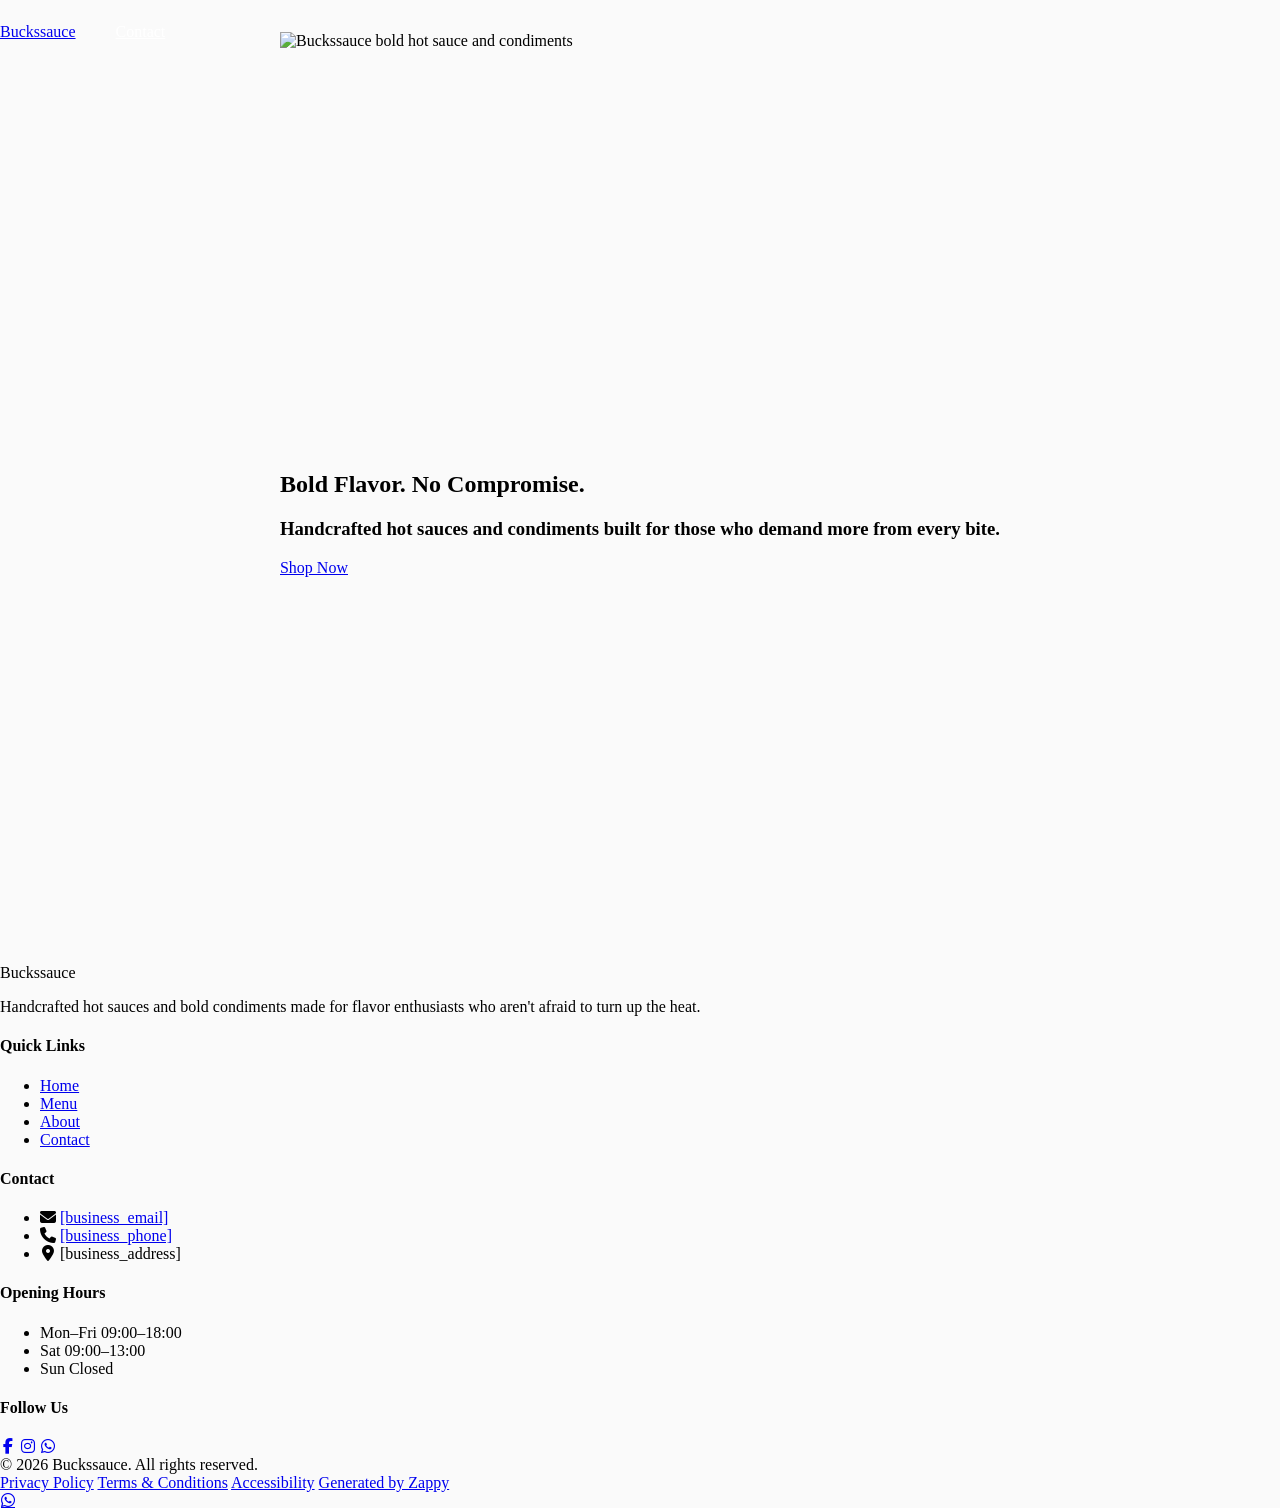
==== commit c3f4becc: "Background sync: Progressive GitHub Sync" ====
--- a/public/index.html
+++ b/public/index.html
@@ -1 +1 @@
-<!doctype html><html lang="en"><head><meta charset="UTF-8"><meta content="width=device-width,initial-scale=1" name="viewport"><meta content="index, follow" name="robots"><title>Unleash Bold Flavor — Buckssauce</title><meta content="Discover Buckssauce, the hot sauce brand that brings fearless flavor to every bite. Explore our lineup of bold, handcrafted sauces and turn up the heat on your meals. Shop now." name="description"><meta content="Buckssauce, bold hot sauce, handcrafted condiments, flavorful sauces, premium hot sauce" name="keywords"><script>!function(){"use strict";var t="8fde7d18-1f36-472e-ba07-775979685865",e="https://api.zappy5.com/api/analytics/track",a=18e5,n=2592e6,o=!0,i=!0,r=!0;var s=function(){var e="zappy_visitor_"+t,a=null;try{if(a=localStorage.getItem(e)){var o=JSON.parse(a),i=Date.now();if(i-o.created<n)return o.lastSeen=i,localStorage.setItem(e,JSON.stringify(o)),o.id}}catch(t){console.warn("Zappy Analytics: LocalStorage not available")}var r="zv_"+Date.now()+"_"+Math.random().toString(36).substr(2,9);try{localStorage.setItem(e,JSON.stringify({id:r,created:Date.now(),lastSeen:Date.now()}))}catch(t){}return r}(),c=function(){var e="zappy_session_"+t,n=null;try{if(n=sessionStorage.getItem(e)){var o=JSON.parse(n),i=Date.now();if(i-o.timestamp<a)return o.timestamp=i,sessionStorage.setItem(e,JSON.stringify(o)),o.id}}catch(t){console.warn("Zappy Analytics: SessionStorage not available")}var r="zs_"+Date.now()+"_"+Math.random().toString(36).substr(2,9);try{sessionStorage.setItem(e,JSON.stringify({id:r,timestamp:Date.now()}))}catch(t){}return r}();function l(a,n){n=n||{};var o={website_id:t,event_type:a,page_path:window.location.pathname,referrer:document.referrer||"direct",visitor_id:s,session_id:c,metadata:n};if(navigator.sendBeacon){var i=new Blob([JSON.stringify(o)],{type:"application/json"});navigator.sendBeacon(e,i)}else fetch(e,{method:"POST",headers:{"Content-Type":"application/json"},body:JSON.stringify(o),keepalive:!0}).catch(function(t){console.warn("Zappy Analytics: Failed to track event",t)})}o&&l("pageview",{title:document.title,url:window.location.href}),i&&document.addEventListener("click",function(t){var e=t.target;if("BUTTON"===e.tagName||e.closest("button")){var a="BUTTON"===e.tagName?e:e.closest("button");l("click",{element:"button",text:a.textContent.trim().substring(0,100),id:a.id||null,class:a.className||null})}else if("A"===e.tagName||e.closest("a")){var n="A"===e.tagName?e:e.closest("a");l("navigation",{element:"link",text:n.textContent.trim().substring(0,100),href:n.href,external:n.hostname!==window.location.hostname})}},!0),r&&document.addEventListener("submit",function(t){var e=t.target;l("form_submit",{form_id:e.id||null,form_name:e.name||null,form_action:e.action||null,form_method:e.method||"GET"})},!0);var d=Date.now();window.addEventListener("beforeunload",function(){l("page_unload",{time_on_page:Math.floor((Date.now()-d)/1e3),page_path:window.location.pathname})}),window.zappyAnalytics={track:l,getVisitorId:function(){return s},getSessionId:function(){return c}}}()</script><meta content="Unleash Bold Flavor — Buckssauce" property="og:title"><meta content="Discover Buckssauce, the hot sauce brand that brings fearless flavor to every bite. Explore our lineup of bold, handcrafted sauces and turn up the heat on your meals. Shop now." property="og:description"><meta content="summary_large_image" name="twitter:card"><meta content="Unleash Bold Flavor — Buckssauce" name="twitter:title"><meta content="Discover Buckssauce, the hot sauce brand that brings fearless flavor to every bite. Explore our lineup of bold, handcrafted sauces and turn up the heat on your meals. Shop now." name="twitter:description"><meta content="website" property="og:type"><meta content="en_US" property="og:locale"><style>.skip-link{position:absolute;top:0;left:0;transform:translateY(-200%);padding:12px 18px;background:var(--bg-dark,#1a1a1a);color:var(--text-light,#fff);font-weight:600;border-radius:0 0 8px 0;z-index:10000}.skip-link:focus{transform:none;outline:2px solid var(--ring,#fff);outline-offset:2px}:focus-visible{outline:2px solid var(--ring,currentColor);outline-offset:3px}</style><link href="/assets/favicon.ico" rel="icon" type="image/x-icon"><link href="/assets/favicon-16x16.png" rel="icon" type="image/png" sizes="16x16"><link href="/assets/favicon-32x32.png" rel="icon" type="image/png" sizes="32x32"><link href="/assets/favicon-48x48.png" rel="icon" type="image/png" sizes="48x48"><link href="/assets/favicon-192x192.png" rel="icon" type="image/png" sizes="192x192"><link href="/assets/favicon-512x512.png" rel="icon" type="image/png" sizes="512x512"><link href="/assets/apple-touch-icon.png" rel="apple-touch-icon"><link href="https://cdn.jsdelivr.net/npm/vanilla-cookieconsent@3/dist/cookieconsent.css" rel="stylesheet"><style id="zappy-critical-above-fold-css">html{box-sizing:border-box;-webkit-text-size-adjust:100%}*,::after,::before{box-sizing:inherit}body{margin:0;min-width:320px;overflow-x:clip}img,svg,video{max-width:100%;height:auto}main{display:block}.container{width:min(100% - 32px,1200px);margin-inline:auto}.navbar,header .navbar,header[role=banner],nav.navbar{position:relative;z-index:1000;width:100%}.nav-container,.navbar .container{display:flex;align-items:center;justify-content:space-between;min-height:64px}.logo,.logo-link img{display:block;width:35px;height:35px;object-fit:contain}#navMenu,.nav-menu{list-style:none}.fa,.fa-brands,.fa-regular,.fa-solid,.fab,.far,.fas{display:inline-block;min-width:1em;text-align:center}html:not(#zappy-noop) .navbar:has(.nav-ecommerce-icons)>.phone-header-btn,html:not(#zappy-noop)[data-zappy-site-type=ecommerce] .phone-header-btn{display:none!important;visibility:hidden!important;width:0!important;height:0!important;pointer-events:none!important}.zappy-preview-empty-store-cta{display:none!important;visibility:hidden!important;height:0!important;max-height:0!important;overflow:hidden!important;margin:0!important;padding:0!important;border:0!important;box-shadow:none!important}.hero-section,.index-hero-section,section[class*=hero]{position:relative;overflow:hidden;min-height:560px}.hero-bg-image,.hero-bg-wrapper,section[class*=hero] [class*=hero-bg]{position:absolute;inset:0;width:100%;height:100%}.hero-bg-image img,.hero-bg-wrapper img,section[class*=hero] [data-hero-bg],section[class*=hero] img[data-hero-background=true]{width:100%!important;height:100%!important;object-fit:cover!important;display:block}.hero-content,section[class*=hero] .container{position:relative;z-index:2}@media(max-width:768px){:root{--header-height:72px;--total-header-height:72px;--zappy-mobile-menu-top:72px}html[data-zappy-site-type=ecommerce] body{padding-top:var(--total-header-height,72px)}html[data-zappy-site-type=ecommerce] body>.navbar:not(.zappy-catalog-menu),html[data-zappy-site-type=ecommerce] body>nav.navbar{position:fixed!important;top:0;left:0;right:0;z-index:100000;width:100%;margin-bottom:0}.zappy-catalog-menu{position:fixed;top:var(--header-height,72px);left:0;right:0;z-index:99999}.nav-container,.navbar .container{min-height:60px}#navMenu,.nav-menu{max-width:100vw;overflow-x:hidden}.hero-section,.index-hero-section,section[class*=hero]{min-height:100svh}.hero-bg-image,.hero-bg-wrapper,.hero-scrim{min-height:100svh}}</style><link href="/styles.css" rel="preload" as="style"><link href="/styles.css" rel="stylesheet" media="print" onload='this.media="all"'><noscript><link href="/styles.css" rel="stylesheet"></noscript><script>window.ZAPPY_WEBSITE_ID="8fde7d18-1f36-472e-ba07-775979685865",window.ZAPPY_API_BASE="https://api.zappy5.com"</script><style id="zappy-dropdown-submenu-styles">#navMenu li:has(.sub-menu),.nav-menu li:has(.sub-menu),.navbar li:has(.sub-menu),nav li:has(.sub-menu){position:relative}#navMenu .sub-menu,.nav-menu .sub-menu,.navbar .sub-menu,nav .sub-menu{display:block!important;position:absolute!important;top:100%;left:0;min-width:220px;border-radius:8px;box-shadow:0 8px 25px rgba(0,0,0,.15);padding:8px 0;opacity:0;visibility:hidden;transform:translateY(10px);transition:all .3s ease;z-index:1000;list-style:none;pointer-events:none}#navMenu li:hover>.sub-menu,.nav-menu li:hover>.sub-menu,.navbar li:hover>.sub-menu,nav li:hover>.sub-menu{opacity:1!important;visibility:visible!important;transform:translateY(0)!important;pointer-events:auto!important}.sub-menu li{list-style:none;margin:0;padding:0}.sub-menu a{display:block!important;padding:10px 16px!important;color:var(--text-dark,#333)!important;font-weight:500;text-decoration:none;white-space:nowrap;transition:background-color .2s}.sub-menu .zappy-nav-child>a{padding-left:28px!important;font-size:.9em!important;opacity:.85!important}[dir=rtl] .sub-menu .zappy-nav-child>a,html[lang=ar] .sub-menu .zappy-nav-child>a,html[lang=he] .sub-menu .zappy-nav-child>a{padding-left:10px!important;padding-right:28px!important}.sub-menu .zappy-nav-parent>a{font-weight:600!important}.sub-menu a:hover{background-color:#f5f5f5}[dir=rtl] .nav-menu .sub-menu,[dir=rtl] .navbar .sub-menu,[dir=rtl] nav .sub-menu,html[lang=ar] .nav-menu .sub-menu,html[lang=ar] .navbar .sub-menu,html[lang=ar] nav .sub-menu,html[lang=he] .nav-menu .sub-menu,html[lang=he] .navbar .sub-menu,html[lang=he] nav .sub-menu{left:auto!important;right:0!important}.sub-menu:empty,.sub-menu:not(:has(li)):not(:has(> a)),.sub-menu:not(:has(li:not(.zappy-hidden-menu-item))):not(:has(> a)){display:none!important;opacity:0!important;visibility:hidden!important;pointer-events:none!important}li:has(.menu-group-title):hover>.sub-menu{opacity:1!important;visibility:visible!important;transform:translateY(0)!important;pointer-events:auto!important}#navMenu>li>.menu-group-title,.nav-menu>li>.menu-group-title{display:inline-block;padding:.5rem 1rem;cursor:default;user-select:none}@media (max-width:768px){#navMenu .sub-menu,.nav-menu .sub-menu,.navbar .sub-menu,nav .sub-menu{position:static!important;transform:none!important;box-shadow:none!important;background:0 0!important;max-height:0;overflow:hidden;opacity:0;visibility:hidden;transition:max-height .3s ease,opacity .3s ease;padding:0!important;border-radius:0!important}#navMenu .sub-menu.mobile-expanded,.nav-menu .sub-menu.mobile-expanded,.navbar .sub-menu.mobile-expanded{max-height:none!important;overflow-y:visible!important;opacity:1!important;visibility:visible!important;padding:8px 0 8px 16px!important}[dir=rtl] .sub-menu.mobile-expanded,html[lang=he] .sub-menu.mobile-expanded{padding:8px 16px 8px 0!important}#navMenu li:hover>.sub-menu,.nav-menu li:hover>.sub-menu,.navbar li:hover>.sub-menu,nav li:hover>.sub-menu{opacity:0;visibility:hidden;pointer-events:none}#navMenu li>.sub-menu.mobile-expanded,.nav-menu li>.sub-menu.mobile-expanded,.navbar li>.sub-menu.mobile-expanded,nav li>.sub-menu.mobile-expanded{opacity:1!important;visibility:visible!important;pointer-events:auto!important}#navMenu li:has(.sub-menu),.nav-menu li:has(.sub-menu),.navbar li:has(.sub-menu),nav li:has(.sub-menu){display:flex!important;flex-wrap:wrap!important;align-items:center!important;position:relative!important;min-height:44px!important}#navMenu li:has(.sub-menu)>a,.nav-menu li:has(.sub-menu)>a,.navbar li:has(.sub-menu)>a,nav li:has(.sub-menu)>a{flex:1!important;min-width:0!important}#navMenu li:has(.sub-menu)>.menu-group-title,.nav-menu li:has(.sub-menu)>.menu-group-title,.navbar li:has(.sub-menu)>.menu-group-title,nav li:has(.sub-menu)>.menu-group-title{flex:1!important;min-width:0!important;padding:0!important;line-height:inherit!important}#navMenu li:has(.sub-menu)>.sub-menu,.nav-menu li:has(.sub-menu)>.sub-menu,.navbar li:has(.sub-menu)>.sub-menu,nav li:has(.sub-menu)>.sub-menu{flex-basis:100%!important;width:100%!important}#navMenu li:has(.sub-menu)>a [class*=arrow],#navMenu li:has(.sub-menu)>a [class*=chevron],.nav-menu li:has(.sub-menu)>a .fa-angle-down,.nav-menu li:has(.sub-menu)>a .fa-chevron-down,.nav-menu li:has(.sub-menu)>a [class*=arrow],.nav-menu li:has(.sub-menu)>a [class*=chevron],nav li:has(.sub-menu)>a [class*=arrow],nav li:has(.sub-menu)>a [class*=chevron]{display:none!important;visibility:hidden!important}.mobile-submenu-toggle{display:flex!important;align-items:center!important;justify-content:center!important;width:44px!important;height:auto!important;background:0 0!important;border:none!important;cursor:pointer!important;color:var(--text-dark)!important;position:static!important;flex-shrink:0!important;align-self:stretch!important;z-index:2!important;padding:0!important;margin:0!important}.mobile-submenu-toggle::after{content:''!important;width:0!important;height:0!important;border-left:6px solid transparent!important;border-right:6px solid transparent!important;border-top:7px solid currentColor!important;transition:transform .3s ease!important}.mobile-submenu-toggle.expanded::after{transform:rotate(180deg)!important}.sub-menu a{padding:10px 0!important;display:block!important;color:var(--text-dark)!important;white-space:normal!important}.sub-menu .zappy-nav-child>a{padding-left:28px!important;font-size:.9em!important;opacity:.85!important}[dir=rtl] .sub-menu .zappy-nav-child>a,html[lang=ar] .sub-menu .zappy-nav-child>a,html[lang=he] .sub-menu .zappy-nav-child>a{padding-left:0!important;padding-right:28px!important}.sub-menu .zappy-nav-parent>a{font-weight:600!important}#navMenu.active,.nav-menu.active{max-width:100vw!important;overflow-x:hidden!important;box-sizing:border-box!important}.navbar .sub-menu li a,.zappy-products-dropdown .sub-menu a,nav.navbar .sub-menu li a{color:var(--text-dark)!important}}@media (min-width:769px){.mobile-submenu-toggle{display:none!important}}</style><style id="zappy-widget-visibility">html[dir=rtl] .whatsapp-float{right:20px!important;left:auto!important}html:not([dir]) .whatsapp-float,html[dir=ltr] .whatsapp-float{left:20px!important;right:auto!important}html[dir=rtl] #mic-access-tool-general-button,html[dir=rtl] #mic-init-access-tool #mic-access-tool-general-button,html[dir=rtl] #mic-init-access-tool .mic-access-tool-general-button,html[dir=rtl] ._access-icon,html[dir=rtl] .mic-access-tool-general-button{left:20px!important;right:auto!important}html:not([dir]) #mic-access-tool-general-button,html:not([dir]) #mic-init-access-tool #mic-access-tool-general-button,html:not([dir]) #mic-init-access-tool .mic-access-tool-general-button,html:not([dir]) ._access-icon,html:not([dir]) .mic-access-tool-general-button,html[dir=ltr] #mic-access-tool-general-button,html[dir=ltr] #mic-init-access-tool #mic-access-tool-general-button,html[dir=ltr] #mic-init-access-tool .mic-access-tool-general-button,html[dir=ltr] ._access-icon,html[dir=ltr] .mic-access-tool-general-button{right:20px!important;left:auto!important}@media (max-width:768px){.whatsapp-float{display:flex!important}}@media (min-width:769px){.whatsapp-float{display:flex!important}}@media (max-width:768px){#mic-access-tool-general-button,#mic-init-access-tool #mic-access-tool-general-button,#mic-init-access-tool .mic-access-tool-general-button,._access-icon,.mic-access-tool-general-button{display:flex!important;visibility:visible!important;opacity:1!important;pointer-events:auto!important}#mic-access-tool-box.opened-mic-access-tool,#mic-init-access-tool #mic-access-tool-box.opened-mic-access-tool,.mic-access-tool-box.opened-mic-access-tool{visibility:visible!important;opacity:1!important;pointer-events:auto!important}}@media (min-width:769px){#mic-access-tool-general-button,#mic-init-access-tool #mic-access-tool-general-button,#mic-init-access-tool .mic-access-tool-general-button,._access-icon,.mic-access-tool-general-button{display:flex!important;visibility:visible!important;opacity:1!important;pointer-events:auto!important}#mic-access-tool-box.opened-mic-access-tool,#mic-init-access-tool #mic-access-tool-box.opened-mic-access-tool,.mic-access-tool-box.opened-mic-access-tool{visibility:visible!important;opacity:1!important;pointer-events:auto!important}}</style></head><body><a href="#main" class="skip-link">Skip to main content</a><nav class="navbar"><button aria-label="Menu" class="mobile-toggle" id="mobileToggle"><svg fill="none" height="24" viewBox="0 0 24 24" width="24" class="hamburger-icon" style="display:block !important"><path d="M3 12h18M3 6h18M3 18h18" stroke="currentColor" stroke-linecap="round" stroke-width="2"></path></svg> <svg fill="none" height="24" viewBox="0 0 24 24" width="24" class="close-icon" style="display:none !important"><path d="M18 6L6 18M6 6l12 12" stroke="currentColor" stroke-linecap="round" stroke-width="2"></path></svg></button> <button aria-label="Call" class="phone-header-btn" data-phone="[business_phone]"><svg fill="currentColor" height="20" viewBox="0 0 24 24" width="20"><path d="M22 16.92v3a2 2 0 0 1-2.18 2 19.79 19.79 0 0 1-8.63-3.07 19.5 19.5 0 0 1-6-6 19.79 19.79 0 0 1-3.07-8.67A2 2 0 0 1 4.11 2h3a2 2 0 0 1 2 1.72 12.84 12.84 0 0 0 .7 2.81 2 2 0 0 1-.45 2.11L8.09 9.91a16 16 0 0 0 6 6l1.27-1.27a2 2 0 0 1 2.11-.45 12.84 12.84 0 0 0 2.81.7A2 2 0 0 1 22 16.92z"></path></svg></button><div class="nav-container"><div class="nav-brand"><a href="/" class="logo-link"><span class="logo-text">Buckssauce</span></a></div><ul class="nav-menu" id="navMenu"><li class="mobile-contact-link nav-cta-mobile-item"><a href="#cta" class="nav-cta-btn">Contact</a></li></ul><div class="nav-cta-container"><a href="#cta" class="nav-cta-btn">Contact</a></div></div></nav><script>window.addEventListener("load",function(){const e=document.querySelector(".navbar, nav, header");if(!e)return void console.log("[Navbar] Navbar element not found");let t=document.getElementById("mobileToggle")||document.querySelector(".mobile-toggle")||document.querySelector(".hamburger")||document.querySelector(".hamburger-menu")||document.querySelector(".menu-toggle")||document.querySelector(".burger-menu")||document.querySelector('[aria-label="Menu"]')||document.querySelector('[aria-label="תפריט"]');const o=document.querySelector(".phone-header-btn"),n=window.getComputedStyle(e);let r=n.backgroundColor;if(console.log("[Navbar] Initial navbar background:",r),"transparent"===r||"rgba(0, 0, 0, 0)"===r||r.startsWith("rgba")&&r.includes(", 0)")){const e=n.backgroundImage;if(e&&"none"!==e)console.log("[Navbar] Navbar has background image/gradient, using dark text"),r="rgb(240, 240, 240)";else{const e=window.getComputedStyle(document.body).backgroundColor;console.log("[Navbar] Navbar transparent, using body background:",e),r=e}}const a=r.match(/\d+/g);if(a&&a.length>=3){const e=(.299*parseInt(a[0])+.587*parseInt(a[1])+.114*parseInt(a[2]))/255;console.log("[Navbar] Mobile button colors preserved from Claude CSS (luminance:",e.toFixed(2)+")");const n=document.createElement("style");n.id="zappy-mobile-nav-fix";document.documentElement.lang;document.documentElement.dir,n.textContent='\n        /* Hide mobile buttons on desktop, show only on mobile */\n        @media (min-width: 769px) {\n          .mobile-toggle,\n          .phone-header-btn {\n            display: none !important;\n          }\n        }\n        \n        /* Show and position mobile buttons correctly on mobile */\n        @media (max-width: 768px) {\n          .navbar,\n          nav.navbar {\n            min-height: 70px !important;\n          }\n\n          .mobile-toggle,\n          .phone-header-btn {\n            position: absolute !important;\n            top: 0 !important;\n            bottom: 0 !important;\n            margin-top: auto !important;\n            margin-bottom: auto !important;\n            transform: none !important;\n            z-index: 1001 !important;\n            display: flex !important;\n            align-items: center !important;\n            justify-content: center !important;\n            width: 36px !important;\n            height: 36px !important;\n            border-radius: 50% !important;\n            border: none !important;\n            cursor: pointer !important;\n            padding: 6px !important;\n            background: none !important;\n            color: var(--nav-text, var(--text-dark)) !important;\n            touch-action: manipulation !important;\n            -webkit-tap-highlight-color: transparent !important;\n          }\n\n          html[data-zappy-site-type="ecommerce"] .phone-header-btn,\n          body[data-zappy-site-type="ecommerce"] .phone-header-btn,\n          html[data-zappy-site-type="ecommerce"] header .phone-header-btn,\n          html[data-zappy-site-type="ecommerce"] nav .phone-header-btn {\n            display: none !important;\n            visibility: hidden !important;\n            width: 0 !important;\n            height: 0 !important;\n            min-width: 0 !important;\n            overflow: hidden !important;\n          }\n          \n          /* LTR positioning (default): hamburger LEFT, phone RIGHT */\n          html:not([dir="rtl"]):not([lang="he"]):not([lang="ar"]) .mobile-toggle,\n          html[dir="ltr"] .mobile-toggle {\n            left: 12px !important;\n            right: auto !important;\n          }\n          html:not([dir="rtl"]):not([lang="he"]):not([lang="ar"]) .phone-header-btn,\n          html[dir="ltr"] .phone-header-btn {\n            right: 12px !important;\n            left: auto !important;\n          }\n          \n          /* RTL positioning: hamburger RIGHT, phone LEFT */\n          html[dir="rtl"] .mobile-toggle,\n          html[lang="he"] .mobile-toggle,\n          html[lang="ar"] .mobile-toggle {\n            right: 12px !important;\n            left: auto !important;\n          }\n          html[dir="rtl"] .phone-header-btn,\n          html[lang="he"] .phone-header-btn,\n          html[lang="ar"] .phone-header-btn {\n            left: 12px !important;\n            right: auto !important;\n          }\n          \n          /* CRITICAL: Ensure nav-container has min-height on mobile */\n          /* All children are positioned absolutely/fixed on mobile, so height:auto collapses to 0 */\n          .nav-container {\n            min-height: 70px !important;\n            position: relative !important;\n          }\n          \n          /* Ensure SVG icons are properly sized and inherit color */\n          .mobile-toggle svg,\n          .phone-header-btn svg {\n            width: 24px !important;\n            height: 24px !important;\n            /* Don\'t force display - let JavaScript control hamburger/close toggle */\n          }\n          \n          /* Reset nav-cta-container on mobile - remove desktop box-shadow/padding */\n          /* that creates a visible ghost box when CTA button is hidden */\n          .nav-cta-container {\n            box-shadow: none !important;\n            padding: 0 !important;\n          }\n          \n          /* Hide nav-cta-container entirely on mobile when there\'s no lang-switcher */\n          /* (only the CTA button is inside, and it\'s hidden on mobile) */\n          .nav-cta-container:not(:has(.lang-switcher)) {\n            display: none !important;\n          }\n          \n          /* CRITICAL: Prevent hero image fade gradient from bleeding over headline text */\n          /* The .image-fade-gradient has bottom: -30px (extends below parent) */\n          /* On mobile stacked layout, this overlaps the h1 text below the image */\n          .hero-image-column {\n            overflow: hidden !important;\n          }\n          .image-fade-gradient {\n            bottom: 0 !important;\n          }\n          \n          /* Hide desktop language switcher on mobile - hamburger menu handles it */\n          /* High specificity to override stored CSS */\n          .lang-switcher,\n          .nav-cta-container .lang-switcher,\n          .nav-container .lang-switcher,\n          .navbar .lang-switcher,\n          .navbar .nav-cta-container .lang-switcher {\n            display: none !important;\n          }\n        }\n      ';const r=document.getElementById("zappy-mobile-nav-fix");r&&r.remove(),document.head.appendChild(n),console.log("[Navbar] Critical CSS injected for mobile nav positioning");const i=window.innerWidth<=768;if(t){const e=t.querySelector(".hamburger-icon"),o=t.querySelector(".close-icon");e&&(e.style.setProperty("width","24px","important"),e.style.setProperty("height","24px","important"),e.style.setProperty("display","block","important")),o&&(o.style.setProperty("width","24px","important"),o.style.setProperty("height","24px","important"),o.style.setProperty("display","none","important")),i?(t.style.setProperty("position","absolute","important"),t.style.setProperty("top","0","important"),t.style.setProperty("bottom","0","important"),t.style.setProperty("margin-top","auto","important"),t.style.setProperty("margin-bottom","auto","important"),t.style.setProperty("transform","none","important"),t.style.setProperty("z-index","1001","important"),t.style.removeProperty("left"),t.style.removeProperty("right"),console.log("[Navbar] Mobile toggle positioning applied (mobile viewport)")):(t.style.removeProperty("position"),t.style.removeProperty("top"),t.style.removeProperty("transform"),t.style.removeProperty("z-index"),t.style.removeProperty("left"),t.style.removeProperty("right"),console.log("[Navbar] Desktop viewport - cleared mobile toggle inline positioning"))}if(o){const e=o.querySelector("svg");e&&(e.style.width="24px",e.style.height="24px",e.setAttribute("width","24"),e.setAttribute("height","24")),i?(o.style.setProperty("position","absolute","important"),o.style.setProperty("top","0","important"),o.style.setProperty("bottom","0","important"),o.style.setProperty("margin-top","auto","important"),o.style.setProperty("margin-bottom","auto","important"),o.style.setProperty("transform","none","important"),o.style.setProperty("z-index","1001","important"),o.style.removeProperty("left"),o.style.removeProperty("right"),console.log("[Navbar] Phone button positioning applied (mobile viewport)")):(o.style.removeProperty("position"),o.style.removeProperty("top"),o.style.removeProperty("transform"),o.style.removeProperty("z-index"),o.style.removeProperty("left"),o.style.removeProperty("right"),console.log("[Navbar] Desktop viewport - cleared phone button inline positioning"))}}else console.log("[Navbar] Could not parse background color:",r);t=document.getElementById("mobileToggle")||document.querySelector(".mobile-toggle")||document.querySelector(".hamburger")||document.querySelector(".hamburger-menu")||document.querySelector(".menu-toggle")||document.querySelector(".burger-menu")||document.querySelector('[aria-label="Menu"]')||document.querySelector('[aria-label="תפריט"]');const i=document.getElementById("navMenu")||document.querySelector(".nav-menu")||document.querySelector(".nav-links")||document.querySelector("nav ul:not(.submenu)");if(!t||!i)return void console.log("[Navbar] Mobile toggle or menu not found:",{toggle:!!t,menu:!!i});i.id||(i.id="navMenu"),console.log("[Navbar] Initializing mobile menu...");const l=t.cloneNode(!0);t.parentNode.replaceChild(l,t);var s=0;function p(e){var t=Date.now();t-s<300||(s=t,function(e){e.preventDefault(),e.stopPropagation();const t=l.querySelector(".hamburger-icon"),o=l.querySelector(".close-icon");i.classList.contains("active")?(i.classList.remove("active"),t&&t.style.setProperty("display","block","important"),o&&o.style.setProperty("display","none","important"),document.body.style.overflow="",document.body.classList.remove("menu-open"),console.log("[Navbar] Menu closed")):(i.classList.add("active"),t&&t.style.setProperty("display","none","important"),o&&o.style.setProperty("display","block","important"),document.body.style.overflow="hidden",document.body.classList.add("menu-open"),console.log("[Navbar] Menu opened"))}(e))}l.addEventListener("click",p),l.addEventListener("touchend",p),document.addEventListener("keydown",function(e){if(("Escape"===e.key||"Esc"===e.key)&&i.classList.contains("active")){const e=l.querySelector(".hamburger-icon"),t=l.querySelector(".close-icon");i.classList.remove("active"),e&&e.style.setProperty("display","block","important"),t&&t.style.setProperty("display","none","important"),document.body.style.overflow="",document.body.classList.remove("menu-open"),console.log("[Navbar] Menu closed (Escape)")}}),i.querySelectorAll("a").forEach(function(e){e.addEventListener("click",function(){if("#"===this.getAttribute("href"))return;const e=l.querySelector(".hamburger-icon"),t=l.querySelector(".close-icon");i.classList.remove("active"),e&&e.style.setProperty("display","block","important"),t&&t.style.setProperty("display","none","important"),document.body.style.overflow="",document.body.classList.remove("menu-open"),console.log("[Navbar] Menu closed (link clicked)")})});var m=i.querySelectorAll(".dropdown-toggle");m.forEach(function(e){e.addEventListener("click",function(e){e.preventDefault(),e.stopPropagation();var t=this.closest(".nav-dropdown");t&&(t.parentNode.querySelectorAll(".nav-dropdown.open").forEach(function(e){e!==t&&e.classList.remove("open")}),t.classList.toggle("open"),console.log("[Navbar] Dropdown toggled:",t.classList.contains("open")?"open":"closed"))})}),document.addEventListener("click",function(e){e.target.closest(".nav-dropdown")||document.querySelectorAll(".nav-dropdown.open").forEach(function(e){e.classList.remove("open")})}),console.log("[Navbar] Dropdown handlers initialized for "+m.length+" dropdowns"),o&&o.addEventListener("click",function(){const e=document.querySelectorAll('a[href^="tel:"]'),t=e.length>0?e[0].getAttribute("href").replace("tel:",""):"[business_phone]";window.location.href="tel:"+t,console.log("[Navbar] Phone button clicked")}),console.log("[Navbar] Mobile menu initialized successfully")})</script><main id="main"><section class="home-hero-section" data-band-index="0" data-hero-type="fullscreen-scrim" data-layout-spec="Home-hero" id="hero"><div class="hero-bg-wrapper"><img alt="Buckssauce bold hot sauce and condiments" class="hero-bg-img" data-context="Bold overhead flat-lay of artisan hot sauce bottles from Buckssauce brand on a dark rustic wooden surface with scattered chili peppers, garlic, and spices, dramatic moody food photography lighting, rich warm tones" data-hero-bg="true" data-placeholder="home-hero-image-1" decoding="async" fetchpriority="high" height="600" loading="eager" src="" width="1200"><div class="hero-scrim" aria-hidden="true"></div></div><div class="hero-content-wrapper"><div class="hero-content"><h1 class="hero-headline">Bold Flavor. No Compromise.</h1><h3 class="hero-subheadline">Handcrafted hot sauces and condiments built for those who demand more from every bite.</h3><a href="/shop" class="hero-cta-btn">Shop Now</a></div></div></section></main><footer class="site-footer"><div class="footer-container"><div class="footer-grid"><div class="footer-col footer-brand-col"><span class="logo-text">Buckssauce</span><p class="footer-tagline">Minimal, security checkpoint block screen with monospace system font, bare white background, centered error message, and accent blue for interactive elements.</p></div><div class="footer-col footer-links-col"><h4>Quick Links</h4><ul><li><a href="/">Home</a></li><li><a href="/menu">Menu</a></li><li><a href="/about">About</a></li><li><a href="/contact">Contact</a></li></ul></div><div class="footer-col footer-contact-col"><h4>Contact</h4><ul class="footer-contact"><li><span class="contact-icon"><i class="fas fa-envelope"></i></span> <span class="contact-text"><a href="mailto:[business_email]">[business_email]</a></span></li><li><span class="contact-icon"><i class="fas fa-phone"></i></span> <span class="contact-text"><a href="tel:[business_phone]">[business_phone]</a></span></li><li><span class="contact-icon"><i class="fas fa-map-marker-alt"></i></span> <span class="contact-text">[business_address]</span></li></ul></div><div class="footer-col footer-hours-col"><h4>Opening Hours</h4><ul class="footer-hours"><li><span class="hours-day">Mon–Fri</span> <span class="hours-time">09:00–18:00</span></li><li><span class="hours-day">Sat</span> <span class="hours-time">09:00–13:00</span></li><li><span class="hours-day">Sun</span> <span class="hours-time">Closed</span></li></ul></div><div class="footer-col footer-social-col"><h4>Follow Us</h4><div class="footer-social"><a href="[facebook_handle]" aria-label="Facebook"><i class="fab fa-facebook-f"></i></a> <a href="[instagram_handle]" aria-label="Instagram"><i class="fab fa-instagram"></i></a> <a href="[whatsapp_handle]" aria-label="WhatsApp"><i class="fab fa-whatsapp"></i></a></div></div></div><div class="footer-bottom"><div class="footer-copyright">© 2026 Buckssauce. All rights reserved.</div><div class="footer-legal"><a href="/privacy">Privacy Policy</a> <a href="/terms">Terms &amp; Conditions</a> <a href="/accessibility">Accessibility</a> <a href="https://zappy5.com" class="zappy-attribution" target="_blank">Generated by Zappy</a></div></div></div></footer><a href="https://wa.me/[whatsapp_handle]" class="whatsapp-float" aria-label="WhatsApp"><i class="fab fa-whatsapp"></i></a><div data-integration="accessibility:toolbar"></div><script src="/script.js"></script><script id="zappy-font-awesome-loader">!function(){if(!window.__zappyFontAwesomeLoader){window.__zappyFontAwesomeLoader=!0;["pointerdown","keydown","touchstart","mouseover"].forEach(function(o){window.addEventListener(o,e,{once:!0,passive:!0})}),"requestIdleCallback"in window?requestIdleCallback(e,{timeout:5e3}):setTimeout(e,3500)}function e(){if(!document.querySelector('link[href*="font-awesome"][href*="all.min.css"]')){var e=document.createElement("link");e.rel="stylesheet",e.href="https://cdnjs.cloudflare.com/ajax/libs/font-awesome/6.4.0/css/all.min.css",e.crossOrigin="anonymous",e.referrerPolicy="no-referrer",document.head.appendChild(e)}}}()</script><script id="zappy-mobile-submenu-script">!function(){function e(){if(window.innerWidth>768)return document.querySelectorAll(".mobile-submenu-toggle").forEach(function(e){e.remove()}),void document.querySelectorAll(".sub-menu.mobile-expanded").forEach(function(e){e.classList.remove("mobile-expanded")});document.querySelectorAll(".nav-menu li:has(.sub-menu), nav li:has(.sub-menu), .navbar li:has(.sub-menu), #navMenu li:has(.sub-menu)").forEach(function(e){if(!e.querySelector(".mobile-submenu-toggle")){var t=e.querySelector(".sub-menu"),n=e.querySelector(":scope > a");if(t&&n){var o=document.createElement("button");o.className="mobile-submenu-toggle",o.setAttribute("aria-label","Toggle submenu"),o.setAttribute("type","button"),n.insertAdjacentElement("afterend",o),o.addEventListener("click",function(e){e.preventDefault(),e.stopPropagation(),document.querySelectorAll(".sub-menu.mobile-expanded").forEach(function(e){if(e!==t){e.classList.remove("mobile-expanded");var n=e.parentElement.querySelector(".mobile-submenu-toggle");n&&n.classList.remove("expanded")}}),t.classList.toggle("mobile-expanded"),o.classList.toggle("expanded")})}}})}var t;"loading"===document.readyState?document.addEventListener("DOMContentLoaded",e):e(),window.addEventListener("resize",function(){clearTimeout(t),t=setTimeout(e,250)});var n=new MutationObserver(function(t){t.forEach(function(t){if("attributes"===t.type){var n=t.target;n.classList&&(n.classList.contains("active")||n.classList.contains("open"))&&setTimeout(e,100)}})});setTimeout(function(){document.querySelectorAll(".mobile-menu, .nav-menu, #navMenu, nav").forEach(function(e){n.observe(e,{attributes:!0,attributeFilter:["class","style"]})})},500)}()</script></body></html>+<!doctype html><html lang="en"><head><meta charset="UTF-8"><meta content="width=device-width,initial-scale=1" name="viewport"><meta content="index, follow" name="robots"><title>Unleash Bold Flavor — Buckssauce</title><meta content="Discover Buckssauce, the hot sauce brand that brings fearless flavor to every bite. Explore our lineup of bold, handcrafted sauces and turn up the heat on your meals. Shop now." name="description"><meta content="Buckssauce, bold hot sauce, handcrafted condiments, flavorful sauces, premium hot sauce" name="keywords"><script>!function(){"use strict";var t="8fde7d18-1f36-472e-ba07-775979685865",e="https://api.zappy5.com/api/analytics/track",a=18e5,n=2592e6,o=!0,i=!0,r=!0;var s=function(){var e="zappy_visitor_"+t,a=null;try{if(a=localStorage.getItem(e)){var o=JSON.parse(a),i=Date.now();if(i-o.created<n)return o.lastSeen=i,localStorage.setItem(e,JSON.stringify(o)),o.id}}catch(t){console.warn("Zappy Analytics: LocalStorage not available")}var r="zv_"+Date.now()+"_"+Math.random().toString(36).substr(2,9);try{localStorage.setItem(e,JSON.stringify({id:r,created:Date.now(),lastSeen:Date.now()}))}catch(t){}return r}(),c=function(){var e="zappy_session_"+t,n=null;try{if(n=sessionStorage.getItem(e)){var o=JSON.parse(n),i=Date.now();if(i-o.timestamp<a)return o.timestamp=i,sessionStorage.setItem(e,JSON.stringify(o)),o.id}}catch(t){console.warn("Zappy Analytics: SessionStorage not available")}var r="zs_"+Date.now()+"_"+Math.random().toString(36).substr(2,9);try{sessionStorage.setItem(e,JSON.stringify({id:r,timestamp:Date.now()}))}catch(t){}return r}();function l(a,n){n=n||{};var o={website_id:t,event_type:a,page_path:window.location.pathname,referrer:document.referrer||"direct",visitor_id:s,session_id:c,metadata:n};if(navigator.sendBeacon){var i=new Blob([JSON.stringify(o)],{type:"application/json"});navigator.sendBeacon(e,i)}else fetch(e,{method:"POST",headers:{"Content-Type":"application/json"},body:JSON.stringify(o),keepalive:!0}).catch(function(t){console.warn("Zappy Analytics: Failed to track event",t)})}o&&l("pageview",{title:document.title,url:window.location.href}),i&&document.addEventListener("click",function(t){var e=t.target;if("BUTTON"===e.tagName||e.closest("button")){var a="BUTTON"===e.tagName?e:e.closest("button");l("click",{element:"button",text:a.textContent.trim().substring(0,100),id:a.id||null,class:a.className||null})}else if("A"===e.tagName||e.closest("a")){var n="A"===e.tagName?e:e.closest("a");l("navigation",{element:"link",text:n.textContent.trim().substring(0,100),href:n.href,external:n.hostname!==window.location.hostname})}},!0),r&&document.addEventListener("submit",function(t){var e=t.target;l("form_submit",{form_id:e.id||null,form_name:e.name||null,form_action:e.action||null,form_method:e.method||"GET"})},!0);var d=Date.now();window.addEventListener("beforeunload",function(){l("page_unload",{time_on_page:Math.floor((Date.now()-d)/1e3),page_path:window.location.pathname})}),window.zappyAnalytics={track:l,getVisitorId:function(){return s},getSessionId:function(){return c}}}()</script><meta content="Unleash Bold Flavor — Buckssauce" property="og:title"><meta content="Discover Buckssauce, the hot sauce brand that brings fearless flavor to every bite. Explore our lineup of bold, handcrafted sauces and turn up the heat on your meals. Shop now." property="og:description"><meta content="summary_large_image" name="twitter:card"><meta content="Unleash Bold Flavor — Buckssauce" name="twitter:title"><meta content="Discover Buckssauce, the hot sauce brand that brings fearless flavor to every bite. Explore our lineup of bold, handcrafted sauces and turn up the heat on your meals. Shop now." name="twitter:description"><meta content="website" property="og:type"><meta content="en_US" property="og:locale"><style>.skip-link{position:absolute;top:0;left:0;transform:translateY(-200%);padding:12px 18px;background:var(--bg-dark,#1a1a1a);color:var(--text-light,#fff);font-weight:600;border-radius:0 0 8px 0;z-index:10000}.skip-link:focus{transform:none;outline:2px solid var(--ring,#fff);outline-offset:2px}:focus-visible{outline:2px solid var(--ring,currentColor);outline-offset:3px}</style><link href="/assets/favicon.ico" rel="icon" type="image/x-icon"><link href="/assets/favicon-16x16.png" rel="icon" type="image/png" sizes="16x16"><link href="/assets/favicon-32x32.png" rel="icon" type="image/png" sizes="32x32"><link href="/assets/favicon-48x48.png" rel="icon" type="image/png" sizes="48x48"><link href="/assets/favicon-192x192.png" rel="icon" type="image/png" sizes="192x192"><link href="/assets/favicon-512x512.png" rel="icon" type="image/png" sizes="512x512"><link href="/assets/apple-touch-icon.png" rel="apple-touch-icon"><link href="https://cdn.jsdelivr.net/npm/vanilla-cookieconsent@3/dist/cookieconsent.css" rel="stylesheet"><style id="zappy-critical-above-fold-css">html{box-sizing:border-box;-webkit-text-size-adjust:100%}*,::after,::before{box-sizing:inherit}body{margin:0;min-width:320px;overflow-x:clip}img,svg,video{max-width:100%;height:auto}main{display:block}.container{width:min(100% - 32px,1200px);margin-inline:auto}.navbar,header .navbar,header[role=banner],nav.navbar{position:relative;z-index:1000;width:100%}.nav-container,.navbar .container{display:flex;align-items:center;justify-content:space-between;min-height:64px}.logo,.logo-link img{display:block;width:35px;height:35px;object-fit:contain}#navMenu,.nav-menu{list-style:none}.fa,.fa-brands,.fa-regular,.fa-solid,.fab,.far,.fas{display:inline-block;min-width:1em;text-align:center}html:not(#zappy-noop) .navbar:has(.nav-ecommerce-icons)>.phone-header-btn,html:not(#zappy-noop)[data-zappy-site-type=ecommerce] .phone-header-btn{display:none!important;visibility:hidden!important;width:0!important;height:0!important;pointer-events:none!important}.zappy-preview-empty-store-cta{display:none!important;visibility:hidden!important;height:0!important;max-height:0!important;overflow:hidden!important;margin:0!important;padding:0!important;border:0!important;box-shadow:none!important}.hero-section,.index-hero-section,section[class*=hero]{position:relative;overflow:hidden;min-height:560px}.hero-bg-image,.hero-bg-wrapper,section[class*=hero] [class*=hero-bg]{position:absolute;inset:0;width:100%;height:100%}.hero-bg-image img,.hero-bg-wrapper img,section[class*=hero] [data-hero-bg],section[class*=hero] img[data-hero-background=true]{width:100%!important;height:100%!important;object-fit:cover!important;display:block}.hero-content,section[class*=hero] .container{position:relative;z-index:2}@media(max-width:768px){:root{--header-height:72px;--total-header-height:72px;--zappy-mobile-menu-top:72px}html[data-zappy-site-type=ecommerce] body{padding-top:var(--total-header-height,72px)}html[data-zappy-site-type=ecommerce] body>.navbar:not(.zappy-catalog-menu),html[data-zappy-site-type=ecommerce] body>nav.navbar{position:fixed!important;top:0;left:0;right:0;z-index:100000;width:100%;margin-bottom:0}.zappy-catalog-menu{position:fixed;top:var(--header-height,72px);left:0;right:0;z-index:99999}.nav-container,.navbar .container{min-height:60px}#navMenu,.nav-menu{max-width:100vw;overflow-x:hidden}.hero-section,.index-hero-section,section[class*=hero]{min-height:100svh}.hero-bg-image,.hero-bg-wrapper,.hero-scrim{min-height:100svh}}</style><link href="/styles.css" rel="preload" as="style"><link href="/styles.css" rel="stylesheet" media="print" onload='this.media="all"'><noscript><link href="/styles.css" rel="stylesheet"></noscript><script>window.ZAPPY_WEBSITE_ID="8fde7d18-1f36-472e-ba07-775979685865",window.ZAPPY_API_BASE="https://api.zappy5.com"</script><link href="/assets/image-1783958249085-rxr5fx.webp?v=1783958249085" rel="preload" as="image" fetchpriority="high"><style id="zappy-dropdown-submenu-styles">#navMenu li:has(.sub-menu),.nav-menu li:has(.sub-menu),.navbar li:has(.sub-menu),nav li:has(.sub-menu){position:relative}#navMenu .sub-menu,.nav-menu .sub-menu,.navbar .sub-menu,nav .sub-menu{display:block!important;position:absolute!important;top:100%;left:0;min-width:220px;border-radius:8px;box-shadow:0 8px 25px rgba(0,0,0,.15);padding:8px 0;opacity:0;visibility:hidden;transform:translateY(10px);transition:all .3s ease;z-index:1000;list-style:none;pointer-events:none}#navMenu li:hover>.sub-menu,.nav-menu li:hover>.sub-menu,.navbar li:hover>.sub-menu,nav li:hover>.sub-menu{opacity:1!important;visibility:visible!important;transform:translateY(0)!important;pointer-events:auto!important}.sub-menu li{list-style:none;margin:0;padding:0}.sub-menu a{display:block!important;padding:10px 16px!important;color:var(--text-dark,#333)!important;font-weight:500;text-decoration:none;white-space:nowrap;transition:background-color .2s}.sub-menu .zappy-nav-child>a{padding-left:28px!important;font-size:.9em!important;opacity:.85!important}[dir=rtl] .sub-menu .zappy-nav-child>a,html[lang=ar] .sub-menu .zappy-nav-child>a,html[lang=he] .sub-menu .zappy-nav-child>a{padding-left:10px!important;padding-right:28px!important}.sub-menu .zappy-nav-parent>a{font-weight:600!important}.sub-menu a:hover{background-color:#f5f5f5}[dir=rtl] .nav-menu .sub-menu,[dir=rtl] .navbar .sub-menu,[dir=rtl] nav .sub-menu,html[lang=ar] .nav-menu .sub-menu,html[lang=ar] .navbar .sub-menu,html[lang=ar] nav .sub-menu,html[lang=he] .nav-menu .sub-menu,html[lang=he] .navbar .sub-menu,html[lang=he] nav .sub-menu{left:auto!important;right:0!important}.sub-menu:empty,.sub-menu:not(:has(li)):not(:has(> a)),.sub-menu:not(:has(li:not(.zappy-hidden-menu-item))):not(:has(> a)){display:none!important;opacity:0!important;visibility:hidden!important;pointer-events:none!important}li:has(.menu-group-title):hover>.sub-menu{opacity:1!important;visibility:visible!important;transform:translateY(0)!important;pointer-events:auto!important}#navMenu>li>.menu-group-title,.nav-menu>li>.menu-group-title{display:inline-block;padding:.5rem 1rem;cursor:default;user-select:none}@media (max-width:768px){#navMenu .sub-menu,.nav-menu .sub-menu,.navbar .sub-menu,nav .sub-menu{position:static!important;transform:none!important;box-shadow:none!important;background:0 0!important;max-height:0;overflow:hidden;opacity:0;visibility:hidden;transition:max-height .3s ease,opacity .3s ease;padding:0!important;border-radius:0!important}#navMenu .sub-menu.mobile-expanded,.nav-menu .sub-menu.mobile-expanded,.navbar .sub-menu.mobile-expanded{max-height:none!important;overflow-y:visible!important;opacity:1!important;visibility:visible!important;padding:8px 0 8px 16px!important}[dir=rtl] .sub-menu.mobile-expanded,html[lang=he] .sub-menu.mobile-expanded{padding:8px 16px 8px 0!important}#navMenu li:hover>.sub-menu,.nav-menu li:hover>.sub-menu,.navbar li:hover>.sub-menu,nav li:hover>.sub-menu{opacity:0;visibility:hidden;pointer-events:none}#navMenu li>.sub-menu.mobile-expanded,.nav-menu li>.sub-menu.mobile-expanded,.navbar li>.sub-menu.mobile-expanded,nav li>.sub-menu.mobile-expanded{opacity:1!important;visibility:visible!important;pointer-events:auto!important}#navMenu li:has(.sub-menu),.nav-menu li:has(.sub-menu),.navbar li:has(.sub-menu),nav li:has(.sub-menu){display:flex!important;flex-wrap:wrap!important;align-items:center!important;position:relative!important;min-height:44px!important}#navMenu li:has(.sub-menu)>a,.nav-menu li:has(.sub-menu)>a,.navbar li:has(.sub-menu)>a,nav li:has(.sub-menu)>a{flex:1!important;min-width:0!important}#navMenu li:has(.sub-menu)>.menu-group-title,.nav-menu li:has(.sub-menu)>.menu-group-title,.navbar li:has(.sub-menu)>.menu-group-title,nav li:has(.sub-menu)>.menu-group-title{flex:1!important;min-width:0!important;padding:0!important;line-height:inherit!important}#navMenu li:has(.sub-menu)>.sub-menu,.nav-menu li:has(.sub-menu)>.sub-menu,.navbar li:has(.sub-menu)>.sub-menu,nav li:has(.sub-menu)>.sub-menu{flex-basis:100%!important;width:100%!important}#navMenu li:has(.sub-menu)>a [class*=arrow],#navMenu li:has(.sub-menu)>a [class*=chevron],.nav-menu li:has(.sub-menu)>a .fa-angle-down,.nav-menu li:has(.sub-menu)>a .fa-chevron-down,.nav-menu li:has(.sub-menu)>a [class*=arrow],.nav-menu li:has(.sub-menu)>a [class*=chevron],nav li:has(.sub-menu)>a [class*=arrow],nav li:has(.sub-menu)>a [class*=chevron]{display:none!important;visibility:hidden!important}.mobile-submenu-toggle{display:flex!important;align-items:center!important;justify-content:center!important;width:44px!important;height:auto!important;background:0 0!important;border:none!important;cursor:pointer!important;color:var(--text-dark)!important;position:static!important;flex-shrink:0!important;align-self:stretch!important;z-index:2!important;padding:0!important;margin:0!important}.mobile-submenu-toggle::after{content:''!important;width:0!important;height:0!important;border-left:6px solid transparent!important;border-right:6px solid transparent!important;border-top:7px solid currentColor!important;transition:transform .3s ease!important}.mobile-submenu-toggle.expanded::after{transform:rotate(180deg)!important}.sub-menu a{padding:10px 0!important;display:block!important;color:var(--text-dark)!important;white-space:normal!important}.sub-menu .zappy-nav-child>a{padding-left:28px!important;font-size:.9em!important;opacity:.85!important}[dir=rtl] .sub-menu .zappy-nav-child>a,html[lang=ar] .sub-menu .zappy-nav-child>a,html[lang=he] .sub-menu .zappy-nav-child>a{padding-left:0!important;padding-right:28px!important}.sub-menu .zappy-nav-parent>a{font-weight:600!important}#navMenu.active,.nav-menu.active{max-width:100vw!important;overflow-x:hidden!important;box-sizing:border-box!important}.navbar .sub-menu li a,.zappy-products-dropdown .sub-menu a,nav.navbar .sub-menu li a{color:var(--text-dark)!important}}@media (min-width:769px){.mobile-submenu-toggle{display:none!important}}</style><style id="zappy-widget-visibility">html[dir=rtl] .whatsapp-float{right:20px!important;left:auto!important}html:not([dir]) .whatsapp-float,html[dir=ltr] .whatsapp-float{left:20px!important;right:auto!important}html[dir=rtl] #mic-access-tool-general-button,html[dir=rtl] #mic-init-access-tool #mic-access-tool-general-button,html[dir=rtl] #mic-init-access-tool .mic-access-tool-general-button,html[dir=rtl] ._access-icon,html[dir=rtl] .mic-access-tool-general-button{left:20px!important;right:auto!important}html:not([dir]) #mic-access-tool-general-button,html:not([dir]) #mic-init-access-tool #mic-access-tool-general-button,html:not([dir]) #mic-init-access-tool .mic-access-tool-general-button,html:not([dir]) ._access-icon,html:not([dir]) .mic-access-tool-general-button,html[dir=ltr] #mic-access-tool-general-button,html[dir=ltr] #mic-init-access-tool #mic-access-tool-general-button,html[dir=ltr] #mic-init-access-tool .mic-access-tool-general-button,html[dir=ltr] ._access-icon,html[dir=ltr] .mic-access-tool-general-button{right:20px!important;left:auto!important}@media (max-width:768px){.whatsapp-float{display:flex!important}}@media (min-width:769px){.whatsapp-float{display:flex!important}}@media (max-width:768px){#mic-access-tool-general-button,#mic-init-access-tool #mic-access-tool-general-button,#mic-init-access-tool .mic-access-tool-general-button,._access-icon,.mic-access-tool-general-button{display:flex!important;visibility:visible!important;opacity:1!important;pointer-events:auto!important}#mic-access-tool-box.opened-mic-access-tool,#mic-init-access-tool #mic-access-tool-box.opened-mic-access-tool,.mic-access-tool-box.opened-mic-access-tool{visibility:visible!important;opacity:1!important;pointer-events:auto!important}}@media (min-width:769px){#mic-access-tool-general-button,#mic-init-access-tool #mic-access-tool-general-button,#mic-init-access-tool .mic-access-tool-general-button,._access-icon,.mic-access-tool-general-button{display:flex!important;visibility:visible!important;opacity:1!important;pointer-events:auto!important}#mic-access-tool-box.opened-mic-access-tool,#mic-init-access-tool #mic-access-tool-box.opened-mic-access-tool,.mic-access-tool-box.opened-mic-access-tool{visibility:visible!important;opacity:1!important;pointer-events:auto!important}}</style></head><body><a href="#main" class="skip-link">Skip to main content</a><nav class="navbar"><button aria-label="Menu" class="mobile-toggle" id="mobileToggle"><svg fill="none" height="24" viewBox="0 0 24 24" width="24" class="hamburger-icon" style="display:block !important"><path d="M3 12h18M3 6h18M3 18h18" stroke="currentColor" stroke-linecap="round" stroke-width="2"></path></svg> <svg fill="none" height="24" viewBox="0 0 24 24" width="24" class="close-icon" style="display:none !important"><path d="M18 6L6 18M6 6l12 12" stroke="currentColor" stroke-linecap="round" stroke-width="2"></path></svg></button> <button aria-label="Call" class="phone-header-btn" data-phone="[business_phone]"><svg fill="currentColor" height="20" viewBox="0 0 24 24" width="20"><path d="M22 16.92v3a2 2 0 0 1-2.18 2 19.79 19.79 0 0 1-8.63-3.07 19.5 19.5 0 0 1-6-6 19.79 19.79 0 0 1-3.07-8.67A2 2 0 0 1 4.11 2h3a2 2 0 0 1 2 1.72 12.84 12.84 0 0 0 .7 2.81 2 2 0 0 1-.45 2.11L8.09 9.91a16 16 0 0 0 6 6l1.27-1.27a2 2 0 0 1 2.11-.45 12.84 12.84 0 0 0 2.81.7A2 2 0 0 1 22 16.92z"></path></svg></button><div class="nav-container"><div class="nav-brand"><a href="/" class="logo-link"><span class="logo-text">Buckssauce</span></a></div><ul class="nav-menu" id="navMenu"><li class="mobile-contact-link nav-cta-mobile-item"><a href="#cta" class="nav-cta-btn">Contact</a></li></ul><div class="nav-cta-container"><a href="#cta" class="nav-cta-btn">Contact</a></div></div></nav><script>window.addEventListener("load",function(){const e=document.querySelector(".navbar, nav, header");if(!e)return void console.log("[Navbar] Navbar element not found");let t=document.getElementById("mobileToggle")||document.querySelector(".mobile-toggle")||document.querySelector(".hamburger")||document.querySelector(".hamburger-menu")||document.querySelector(".menu-toggle")||document.querySelector(".burger-menu")||document.querySelector('[aria-label="Menu"]')||document.querySelector('[aria-label="תפריט"]');const o=document.querySelector(".phone-header-btn"),n=window.getComputedStyle(e);let r=n.backgroundColor;if(console.log("[Navbar] Initial navbar background:",r),"transparent"===r||"rgba(0, 0, 0, 0)"===r||r.startsWith("rgba")&&r.includes(", 0)")){const e=n.backgroundImage;if(e&&"none"!==e)console.log("[Navbar] Navbar has background image/gradient, using dark text"),r="rgb(240, 240, 240)";else{const e=window.getComputedStyle(document.body).backgroundColor;console.log("[Navbar] Navbar transparent, using body background:",e),r=e}}const a=r.match(/\d+/g);if(a&&a.length>=3){const e=(.299*parseInt(a[0])+.587*parseInt(a[1])+.114*parseInt(a[2]))/255;console.log("[Navbar] Mobile button colors preserved from Claude CSS (luminance:",e.toFixed(2)+")");const n=document.createElement("style");n.id="zappy-mobile-nav-fix";document.documentElement.lang;document.documentElement.dir,n.textContent='\n        /* Hide mobile buttons on desktop, show only on mobile */\n        @media (min-width: 769px) {\n          .mobile-toggle,\n          .phone-header-btn {\n            display: none !important;\n          }\n        }\n        \n        /* Show and position mobile buttons correctly on mobile */\n        @media (max-width: 768px) {\n          .navbar,\n          nav.navbar {\n            min-height: 70px !important;\n          }\n\n          .mobile-toggle,\n          .phone-header-btn {\n            position: absolute !important;\n            top: 0 !important;\n            bottom: 0 !important;\n            margin-top: auto !important;\n            margin-bottom: auto !important;\n            transform: none !important;\n            z-index: 1001 !important;\n            display: flex !important;\n            align-items: center !important;\n            justify-content: center !important;\n            width: 36px !important;\n            height: 36px !important;\n            border-radius: 50% !important;\n            border: none !important;\n            cursor: pointer !important;\n            padding: 6px !important;\n            background: none !important;\n            color: var(--nav-text, var(--text-dark)) !important;\n            touch-action: manipulation !important;\n            -webkit-tap-highlight-color: transparent !important;\n          }\n\n          html[data-zappy-site-type="ecommerce"] .phone-header-btn,\n          body[data-zappy-site-type="ecommerce"] .phone-header-btn,\n          html[data-zappy-site-type="ecommerce"] header .phone-header-btn,\n          html[data-zappy-site-type="ecommerce"] nav .phone-header-btn {\n            display: none !important;\n            visibility: hidden !important;\n            width: 0 !important;\n            height: 0 !important;\n            min-width: 0 !important;\n            overflow: hidden !important;\n          }\n          \n          /* LTR positioning (default): hamburger LEFT, phone RIGHT */\n          html:not([dir="rtl"]):not([lang="he"]):not([lang="ar"]) .mobile-toggle,\n          html[dir="ltr"] .mobile-toggle {\n            left: 12px !important;\n            right: auto !important;\n          }\n          html:not([dir="rtl"]):not([lang="he"]):not([lang="ar"]) .phone-header-btn,\n          html[dir="ltr"] .phone-header-btn {\n            right: 12px !important;\n            left: auto !important;\n          }\n          \n          /* RTL positioning: hamburger RIGHT, phone LEFT */\n          html[dir="rtl"] .mobile-toggle,\n          html[lang="he"] .mobile-toggle,\n          html[lang="ar"] .mobile-toggle {\n            right: 12px !important;\n            left: auto !important;\n          }\n          html[dir="rtl"] .phone-header-btn,\n          html[lang="he"] .phone-header-btn,\n          html[lang="ar"] .phone-header-btn {\n            left: 12px !important;\n            right: auto !important;\n          }\n          \n          /* CRITICAL: Ensure nav-container has min-height on mobile */\n          /* All children are positioned absolutely/fixed on mobile, so height:auto collapses to 0 */\n          .nav-container {\n            min-height: 70px !important;\n            position: relative !important;\n          }\n          \n          /* Ensure SVG icons are properly sized and inherit color */\n          .mobile-toggle svg,\n          .phone-header-btn svg {\n            width: 24px !important;\n            height: 24px !important;\n            /* Don\'t force display - let JavaScript control hamburger/close toggle */\n          }\n          \n          /* Reset nav-cta-container on mobile - remove desktop box-shadow/padding */\n          /* that creates a visible ghost box when CTA button is hidden */\n          .nav-cta-container {\n            box-shadow: none !important;\n            padding: 0 !important;\n          }\n          \n          /* Hide nav-cta-container entirely on mobile when there\'s no lang-switcher */\n          /* (only the CTA button is inside, and it\'s hidden on mobile) */\n          .nav-cta-container:not(:has(.lang-switcher)) {\n            display: none !important;\n          }\n          \n          /* CRITICAL: Prevent hero image fade gradient from bleeding over headline text */\n          /* The .image-fade-gradient has bottom: -30px (extends below parent) */\n          /* On mobile stacked layout, this overlaps the h1 text below the image */\n          .hero-image-column {\n            overflow: hidden !important;\n          }\n          .image-fade-gradient {\n            bottom: 0 !important;\n          }\n          \n          /* Hide desktop language switcher on mobile - hamburger menu handles it */\n          /* High specificity to override stored CSS */\n          .lang-switcher,\n          .nav-cta-container .lang-switcher,\n          .nav-container .lang-switcher,\n          .navbar .lang-switcher,\n          .navbar .nav-cta-container .lang-switcher {\n            display: none !important;\n          }\n        }\n      ';const r=document.getElementById("zappy-mobile-nav-fix");r&&r.remove(),document.head.appendChild(n),console.log("[Navbar] Critical CSS injected for mobile nav positioning");const i=window.innerWidth<=768;if(t){const e=t.querySelector(".hamburger-icon"),o=t.querySelector(".close-icon");e&&(e.style.setProperty("width","24px","important"),e.style.setProperty("height","24px","important"),e.style.setProperty("display","block","important")),o&&(o.style.setProperty("width","24px","important"),o.style.setProperty("height","24px","important"),o.style.setProperty("display","none","important")),i?(t.style.setProperty("position","absolute","important"),t.style.setProperty("top","0","important"),t.style.setProperty("bottom","0","important"),t.style.setProperty("margin-top","auto","important"),t.style.setProperty("margin-bottom","auto","important"),t.style.setProperty("transform","none","important"),t.style.setProperty("z-index","1001","important"),t.style.removeProperty("left"),t.style.removeProperty("right"),console.log("[Navbar] Mobile toggle positioning applied (mobile viewport)")):(t.style.removeProperty("position"),t.style.removeProperty("top"),t.style.removeProperty("transform"),t.style.removeProperty("z-index"),t.style.removeProperty("left"),t.style.removeProperty("right"),console.log("[Navbar] Desktop viewport - cleared mobile toggle inline positioning"))}if(o){const e=o.querySelector("svg");e&&(e.style.width="24px",e.style.height="24px",e.setAttribute("width","24"),e.setAttribute("height","24")),i?(o.style.setProperty("position","absolute","important"),o.style.setProperty("top","0","important"),o.style.setProperty("bottom","0","important"),o.style.setProperty("margin-top","auto","important"),o.style.setProperty("margin-bottom","auto","important"),o.style.setProperty("transform","none","important"),o.style.setProperty("z-index","1001","important"),o.style.removeProperty("left"),o.style.removeProperty("right"),console.log("[Navbar] Phone button positioning applied (mobile viewport)")):(o.style.removeProperty("position"),o.style.removeProperty("top"),o.style.removeProperty("transform"),o.style.removeProperty("z-index"),o.style.removeProperty("left"),o.style.removeProperty("right"),console.log("[Navbar] Desktop viewport - cleared phone button inline positioning"))}}else console.log("[Navbar] Could not parse background color:",r);t=document.getElementById("mobileToggle")||document.querySelector(".mobile-toggle")||document.querySelector(".hamburger")||document.querySelector(".hamburger-menu")||document.querySelector(".menu-toggle")||document.querySelector(".burger-menu")||document.querySelector('[aria-label="Menu"]')||document.querySelector('[aria-label="תפריט"]');const i=document.getElementById("navMenu")||document.querySelector(".nav-menu")||document.querySelector(".nav-links")||document.querySelector("nav ul:not(.submenu)");if(!t||!i)return void console.log("[Navbar] Mobile toggle or menu not found:",{toggle:!!t,menu:!!i});i.id||(i.id="navMenu"),console.log("[Navbar] Initializing mobile menu...");const l=t.cloneNode(!0);t.parentNode.replaceChild(l,t);var s=0;function p(e){var t=Date.now();t-s<300||(s=t,function(e){e.preventDefault(),e.stopPropagation();const t=l.querySelector(".hamburger-icon"),o=l.querySelector(".close-icon");i.classList.contains("active")?(i.classList.remove("active"),t&&t.style.setProperty("display","block","important"),o&&o.style.setProperty("display","none","important"),document.body.style.overflow="",document.body.classList.remove("menu-open"),console.log("[Navbar] Menu closed")):(i.classList.add("active"),t&&t.style.setProperty("display","none","important"),o&&o.style.setProperty("display","block","important"),document.body.style.overflow="hidden",document.body.classList.add("menu-open"),console.log("[Navbar] Menu opened"))}(e))}l.addEventListener("click",p),l.addEventListener("touchend",p),document.addEventListener("keydown",function(e){if(("Escape"===e.key||"Esc"===e.key)&&i.classList.contains("active")){const e=l.querySelector(".hamburger-icon"),t=l.querySelector(".close-icon");i.classList.remove("active"),e&&e.style.setProperty("display","block","important"),t&&t.style.setProperty("display","none","important"),document.body.style.overflow="",document.body.classList.remove("menu-open"),console.log("[Navbar] Menu closed (Escape)")}}),i.querySelectorAll("a").forEach(function(e){e.addEventListener("click",function(){if("#"===this.getAttribute("href"))return;const e=l.querySelector(".hamburger-icon"),t=l.querySelector(".close-icon");i.classList.remove("active"),e&&e.style.setProperty("display","block","important"),t&&t.style.setProperty("display","none","important"),document.body.style.overflow="",document.body.classList.remove("menu-open"),console.log("[Navbar] Menu closed (link clicked)")})});var m=i.querySelectorAll(".dropdown-toggle");m.forEach(function(e){e.addEventListener("click",function(e){e.preventDefault(),e.stopPropagation();var t=this.closest(".nav-dropdown");t&&(t.parentNode.querySelectorAll(".nav-dropdown.open").forEach(function(e){e!==t&&e.classList.remove("open")}),t.classList.toggle("open"),console.log("[Navbar] Dropdown toggled:",t.classList.contains("open")?"open":"closed"))})}),document.addEventListener("click",function(e){e.target.closest(".nav-dropdown")||document.querySelectorAll(".nav-dropdown.open").forEach(function(e){e.classList.remove("open")})}),console.log("[Navbar] Dropdown handlers initialized for "+m.length+" dropdowns"),o&&o.addEventListener("click",function(){const e=document.querySelectorAll('a[href^="tel:"]'),t=e.length>0?e[0].getAttribute("href").replace("tel:",""):"[business_phone]";window.location.href="tel:"+t,console.log("[Navbar] Phone button clicked")}),console.log("[Navbar] Mobile menu initialized successfully")})</script><main id="main"><section class="home-hero-section" data-band-index="0" data-hero-type="fullscreen-scrim" data-layout-spec="Home-hero" id="hero"><div class="hero-bg-wrapper"><img alt="Buckssauce bold hot sauce and condiments" class="hero-bg-img" data-context="Bold overhead flat-lay of artisan hot sauce bottles from Buckssauce brand on a dark rustic wooden surface with scattered chili peppers, garlic, and spices, dramatic moody food photography lighting, rich warm tones" data-hero-bg="true" data-placeholder="home-hero-image-1" decoding="async" fetchpriority="high" height="600" loading="eager" src="/assets/image-1783958249085-rxr5fx.webp?v=1783958249085" width="1200"><div class="hero-scrim" aria-hidden="true"></div></div><div class="hero-content-wrapper"><div class="hero-content"><h1 class="hero-headline">Bold Flavor. No Compromise.</h1><h3 class="hero-subheadline">Handcrafted hot sauces and condiments built for those who demand more from every bite.</h3><a href="/shop" class="hero-cta-btn">Shop Now</a></div></div></section></main><footer class="site-footer"><div class="footer-container"><div class="footer-grid"><div class="footer-col footer-brand-col"><span class="logo-text">Buckssauce</span><p class="footer-tagline">Handcrafted hot sauces and bold condiments made for flavor enthusiasts who aren't afraid to turn up the heat.</p></div><div class="footer-col footer-links-col"><h4>Quick Links</h4><ul><li><a href="/">Home</a></li><li><a href="/menu">Menu</a></li><li><a href="/about">About</a></li><li><a href="/contact">Contact</a></li></ul></div><div class="footer-col footer-contact-col"><h4>Contact</h4><ul class="footer-contact"><li><span class="contact-icon"><i class="fas fa-envelope"></i></span> <span class="contact-text"><a href="mailto:[business_email]">[business_email]</a></span></li><li><span class="contact-icon"><i class="fas fa-phone"></i></span> <span class="contact-text"><a href="tel:[business_phone]">[business_phone]</a></span></li><li><span class="contact-icon"><i class="fas fa-map-marker-alt"></i></span> <span class="contact-text">[business_address]</span></li></ul></div><div class="footer-col footer-hours-col"><h4>Opening Hours</h4><ul class="footer-hours"><li><span class="hours-day">Mon–Fri</span> <span class="hours-time">09:00–18:00</span></li><li><span class="hours-day">Sat</span> <span class="hours-time">09:00–13:00</span></li><li><span class="hours-day">Sun</span> <span class="hours-time">Closed</span></li></ul></div><div class="footer-col footer-social-col"><h4>Follow Us</h4><div class="footer-social"><a href="[facebook_handle]" aria-label="Facebook"><i class="fab fa-facebook-f"></i></a> <a href="[instagram_handle]" aria-label="Instagram"><i class="fab fa-instagram"></i></a> <a href="[whatsapp_handle]" aria-label="WhatsApp"><i class="fab fa-whatsapp"></i></a></div></div></div><div class="footer-bottom"><div class="footer-copyright">© 2026 Buckssauce. All rights reserved.</div><div class="footer-legal"><a href="/privacy">Privacy Policy</a> <a href="/terms">Terms &amp; Conditions</a> <a href="/accessibility">Accessibility</a> <a href="https://zappy5.com" class="zappy-attribution" target="_blank">Generated by Zappy</a></div></div></div></footer><a href="https://wa.me/[whatsapp_handle]" class="whatsapp-float" aria-label="WhatsApp"><i class="fab fa-whatsapp"></i></a><div data-integration="accessibility:toolbar"></div><script src="/script.js"></script><script id="zappy-font-awesome-loader">!function(){if(!window.__zappyFontAwesomeLoader){window.__zappyFontAwesomeLoader=!0;["pointerdown","keydown","touchstart","mouseover"].forEach(function(o){window.addEventListener(o,e,{once:!0,passive:!0})}),"requestIdleCallback"in window?requestIdleCallback(e,{timeout:5e3}):setTimeout(e,3500)}function e(){if(!document.querySelector('link[href*="font-awesome"][href*="all.min.css"]')){var e=document.createElement("link");e.rel="stylesheet",e.href="https://cdnjs.cloudflare.com/ajax/libs/font-awesome/6.4.0/css/all.min.css",e.crossOrigin="anonymous",e.referrerPolicy="no-referrer",document.head.appendChild(e)}}}()</script><script id="zappy-mobile-submenu-script">!function(){function e(){if(window.innerWidth>768)return document.querySelectorAll(".mobile-submenu-toggle").forEach(function(e){e.remove()}),void document.querySelectorAll(".sub-menu.mobile-expanded").forEach(function(e){e.classList.remove("mobile-expanded")});document.querySelectorAll(".nav-menu li:has(.sub-menu), nav li:has(.sub-menu), .navbar li:has(.sub-menu), #navMenu li:has(.sub-menu)").forEach(function(e){if(!e.querySelector(".mobile-submenu-toggle")){var t=e.querySelector(".sub-menu"),n=e.querySelector(":scope > a");if(t&&n){var o=document.createElement("button");o.className="mobile-submenu-toggle",o.setAttribute("aria-label","Toggle submenu"),o.setAttribute("type","button"),n.insertAdjacentElement("afterend",o),o.addEventListener("click",function(e){e.preventDefault(),e.stopPropagation(),document.querySelectorAll(".sub-menu.mobile-expanded").forEach(function(e){if(e!==t){e.classList.remove("mobile-expanded");var n=e.parentElement.querySelector(".mobile-submenu-toggle");n&&n.classList.remove("expanded")}}),t.classList.toggle("mobile-expanded"),o.classList.toggle("expanded")})}}})}var t;"loading"===document.readyState?document.addEventListener("DOMContentLoaded",e):e(),window.addEventListener("resize",function(){clearTimeout(t),t=setTimeout(e,250)});var n=new MutationObserver(function(t){t.forEach(function(t){if("attributes"===t.type){var n=t.target;n.classList&&(n.classList.contains("active")||n.classList.contains("open"))&&setTimeout(e,100)}})});setTimeout(function(){document.querySelectorAll(".mobile-menu, .nav-menu, #navMenu, nav").forEach(function(e){n.observe(e,{attributes:!0,attributeFilter:["class","style"]})})},500)}()</script></body></html>
--- a/styles.css
+++ b/styles.css
@@ -30,7 +30,7 @@
   align-items: center !important;
   justify-content: center !important;
   min-height: 100vh !important;
-  background: #ffffff !important;
+  background: #FAFAFA !important;
   margin: 0 !important;
   padding: 0 !important;
 }
@@ -57,7 +57,7 @@
 body {
   margin: 0 !important;
   padding: 0 !important;
-  background: #ffffff !important;
+  background: #FAFAFA !important;
 }
 
 /* Fix any accent-colored text that should be gray */
@@ -85,7 +85,7 @@
 
 /* Cookie Consent Customizations ccCssV13 */
 :root {
-  /* --cc-bg has to STAY translucent (with the matching backdrop-filter on
+/* --cc-bg has to STAY translucent (with the matching backdrop-filter on
    * the bar below) so the slim bar reads as a frosted overlay rather than
    * a solid horizontal stripe slapped on top of the page. The preferences
    * modal — which doesn't use backdrop-filter — overrides this to a solid
@@ -94,9 +94,9 @@
   --cc-modal-bg: #ffffff;
   --cc-primary-color: #1f2937;
   --cc-secondary-color: #4b5563;
-  --cc-btn-primary-bg: #666666;
+  --cc-btn-primary-bg: #FF8F00;
   --cc-btn-primary-color: #ffffff;
-  --cc-btn-primary-border: #666666;
+  --cc-btn-primary-border: #FF8F00;
   --cc-btn-primary-hover-bg: #4d4d4d;
   --cc-btn-primary-hover-border: #4d4d4d;
   --cc-btn-primary-hover-color: #ffffff;
@@ -112,7 +112,20 @@
   --cc-btn-secondary-hover-bg: #e5e7eb;
   --cc-btn-secondary-hover-color: #111827;
   --cc-btn-secondary-hover-border: #d1d5db;
-  --cc-toggle-on-bg: #666666;
+  --cc-toggle-on-bg: #FF8F00;
+  --primary-color: #C62828;
+  --secondary-color: #FF8F00;
+  --accent-color: #FFB300;
+  --background-color: #FAFAFA;
+  --surface-color: #F5F0EB;
+  --text-color: #1A1A1A;
+  --text-secondary-color: #5C5C5C;
+  --bg-dark: #1A1A1A;
+  --text-dark: #1A1A1A;
+  --text-light: #FFFFFF;
+  --text-muted: #5C5C5C;
+  --border-light: #86827d;
+  --border-dark: #FF8F00;
 }/* === Zappy-owned slim bottom bar ===
  * Single-row inline layout: [description text] ......... [Customize] [Accept]
  * The banner is our DOM (#zappy-cookie-banner), not the library's #cm
@@ -136,7 +149,21 @@
  * Must be a visible solid fill (light grey on white card) so users can
  * actually find them. Pre-fix these inherited --cc-btn-secondary-bg:
  * transparent (used by the bar's Customize text link), making them
- * invisible against the modal background. *//* Toggle thumbs in brand color when on *//* Mobile fallback: two rows (description on top, buttons below) *//* Cookie preferences button in legal footer keeps default behavior *//* ZAPPY_ANNOUNCEMENT_HEADER_OFFSET_CSS_V2 */
+ * invisible against the modal background. *//* Toggle thumbs in brand color when on *//* Mobile fallback: two rows (description on top, buttons below) *//* Cookie preferences button in legal footer keeps default behavior *//* === BUTTON TEXT OVERRIDES START === */
+.btn-secondary,
+.btn--secondary,
+[class*="btn-secondary"],
+[class*="btn--secondary"] { color: #333333 !important; }
+.btn-accent,
+.btn--accent,
+[class*="btn-accent"],
+[class*="btn--accent"] { color: #333333 !important; }
+.navbar .nav-cta-btn,
+.nav-cta-btn { color: #FFFFFF !important; }
+/* === BUTTON TEXT OVERRIDES END === */
+
+
+/* ZAPPY_ANNOUNCEMENT_HEADER_OFFSET_CSS_V2 */
 :root {
   --zappy-header-stack-height: calc(var(--zappy-announcement-height, 40px) + var(--header-height, 72px));
 }
@@ -1014,11 +1041,11 @@
   --cc-modal-bg: #ffffff;
   --cc-primary-color: #1f2937;
   --cc-secondary-color: #4b5563;
-  --cc-btn-primary-bg: #1f2937;
+  --cc-btn-primary-bg: #c62828;
   --cc-btn-primary-color: #ffffff;
-  --cc-btn-primary-border: #1f2937;
-  --cc-btn-primary-hover-bg: #06101e;
-  --cc-btn-primary-hover-border: #06101e;
+  --cc-btn-primary-border: #c62828;
+  --cc-btn-primary-hover-bg: #ad0f0f;
+  --cc-btn-primary-hover-border: #ad0f0f;
   --cc-btn-primary-hover-color: #ffffff;
   /* --cc-btn-secondary-* are used by BOTH the bar's "Customize" link and
    * the preferences modal's "Accept Necessary" / "Save Preferences" pills.
@@ -1032,7 +1059,7 @@
   --cc-btn-secondary-hover-bg: #e5e7eb;
   --cc-btn-secondary-hover-color: #111827;
   --cc-btn-secondary-hover-border: #d1d5db;
-  --cc-toggle-on-bg: #1f2937;
+  --cc-toggle-on-bg: #c62828;
 }
 
 #cc-main,
@@ -1058,7 +1085,7 @@
   -webkit-backdrop-filter: saturate(180%) blur(12px);
   backdrop-filter: saturate(180%) blur(12px);
   border: none !important;
-  border-top: 1px solid rgba(31, 41, 55, 0.18) !important;
+  border-top: 1px solid rgba(198, 40, 40, 0.18) !important;
   border-radius: 0 !important;
   box-shadow: 0 -1px 12px rgba(0, 0, 0, 0.04) !important;
   display: flex !important;
@@ -1145,7 +1172,7 @@
  * defaults for the preferences modal's two secondary pills). */
 #zappy-cookie-banner .zappy-cookie-banner__button--customize {
   background-color: transparent !important;
-  color: #1f2937 !important;
+  color: #c62828 !important;
   border: none !important;
   padding: 0 8px !important;
   height: 32px !important;
@@ -1155,7 +1182,7 @@
 }
 
 #zappy-cookie-banner .zappy-cookie-banner__button--customize:hover {
-  color: #06101e !important;
+  color: #ad0f0f !important;
   background-color: transparent !important;
 }
 
--- a/styles.css
+++ b/styles.css
@@ -30,7 +30,7 @@
   align-items: center !important;
   justify-content: center !important;
   min-height: 100vh !important;
-  background: #ffffff !important;
+  background: #FAFAFA !important;
   margin: 0 !important;
   padding: 0 !important;
 }
@@ -57,7 +57,7 @@
 body {
   margin: 0 !important;
   padding: 0 !important;
-  background: #ffffff !important;
+  background: #FAFAFA !important;
 }
 
 /* Fix any accent-colored text that should be gray */
@@ -85,7 +85,7 @@
 
 /* Cookie Consent Customizations ccCssV13 */
 :root {
-  /* --cc-bg has to STAY translucent (with the matching backdrop-filter on
+/* --cc-bg has to STAY translucent (with the matching backdrop-filter on
    * the bar below) so the slim bar reads as a frosted overlay rather than
    * a solid horizontal stripe slapped on top of the page. The preferences
    * modal — which doesn't use backdrop-filter — overrides this to a solid
@@ -94,9 +94,9 @@
   --cc-modal-bg: #ffffff;
   --cc-primary-color: #1f2937;
   --cc-secondary-color: #4b5563;
-  --cc-btn-primary-bg: #666666;
+  --cc-btn-primary-bg: #FF8F00;
   --cc-btn-primary-color: #ffffff;
-  --cc-btn-primary-border: #666666;
+  --cc-btn-primary-border: #FF8F00;
   --cc-btn-primary-hover-bg: #4d4d4d;
   --cc-btn-primary-hover-border: #4d4d4d;
   --cc-btn-primary-hover-color: #ffffff;
@@ -112,7 +112,20 @@
   --cc-btn-secondary-hover-bg: #e5e7eb;
   --cc-btn-secondary-hover-color: #111827;
   --cc-btn-secondary-hover-border: #d1d5db;
-  --cc-toggle-on-bg: #666666;
+  --cc-toggle-on-bg: #FF8F00;
+  --primary-color: #C62828;
+  --secondary-color: #FF8F00;
+  --accent-color: #FFB300;
+  --background-color: #FAFAFA;
+  --surface-color: #F5F0EB;
+  --text-color: #1A1A1A;
+  --text-secondary-color: #5C5C5C;
+  --bg-dark: #1A1A1A;
+  --text-dark: #1A1A1A;
+  --text-light: #FFFFFF;
+  --text-muted: #5C5C5C;
+  --border-light: #86827d;
+  --border-dark: #FF8F00;
 }/* === Zappy-owned slim bottom bar ===
  * Single-row inline layout: [description text] ......... [Customize] [Accept]
  * The banner is our DOM (#zappy-cookie-banner), not the library's #cm
@@ -136,7 +149,21 @@
  * Must be a visible solid fill (light grey on white card) so users can
  * actually find them. Pre-fix these inherited --cc-btn-secondary-bg:
  * transparent (used by the bar's Customize text link), making them
- * invisible against the modal background. *//* Toggle thumbs in brand color when on *//* Mobile fallback: two rows (description on top, buttons below) *//* Cookie preferences button in legal footer keeps default behavior *//* ZAPPY_ANNOUNCEMENT_HEADER_OFFSET_CSS_V2 */
+ * invisible against the modal background. *//* Toggle thumbs in brand color when on *//* Mobile fallback: two rows (description on top, buttons below) *//* Cookie preferences button in legal footer keeps default behavior *//* === BUTTON TEXT OVERRIDES START === */
+.btn-secondary,
+.btn--secondary,
+[class*="btn-secondary"],
+[class*="btn--secondary"] { color: #333333 !important; }
+.btn-accent,
+.btn--accent,
+[class*="btn-accent"],
+[class*="btn--accent"] { color: #333333 !important; }
+.navbar .nav-cta-btn,
+.nav-cta-btn { color: #FFFFFF !important; }
+/* === BUTTON TEXT OVERRIDES END === */
+
+
+/* ZAPPY_ANNOUNCEMENT_HEADER_OFFSET_CSS_V2 */
 :root {
   --zappy-header-stack-height: calc(var(--zappy-announcement-height, 40px) + var(--header-height, 72px));
 }
@@ -1014,11 +1041,11 @@
   --cc-modal-bg: #ffffff;
   --cc-primary-color: #1f2937;
   --cc-secondary-color: #4b5563;
-  --cc-btn-primary-bg: #1f2937;
+  --cc-btn-primary-bg: #c62828;
   --cc-btn-primary-color: #ffffff;
-  --cc-btn-primary-border: #1f2937;
-  --cc-btn-primary-hover-bg: #06101e;
-  --cc-btn-primary-hover-border: #06101e;
+  --cc-btn-primary-border: #c62828;
+  --cc-btn-primary-hover-bg: #ad0f0f;
+  --cc-btn-primary-hover-border: #ad0f0f;
   --cc-btn-primary-hover-color: #ffffff;
   /* --cc-btn-secondary-* are used by BOTH the bar's "Customize" link and
    * the preferences modal's "Accept Necessary" / "Save Preferences" pills.
@@ -1032,7 +1059,7 @@
   --cc-btn-secondary-hover-bg: #e5e7eb;
   --cc-btn-secondary-hover-color: #111827;
   --cc-btn-secondary-hover-border: #d1d5db;
-  --cc-toggle-on-bg: #1f2937;
+  --cc-toggle-on-bg: #c62828;
 }
 
 #cc-main,
@@ -1058,7 +1085,7 @@
   -webkit-backdrop-filter: saturate(180%) blur(12px);
   backdrop-filter: saturate(180%) blur(12px);
   border: none !important;
-  border-top: 1px solid rgba(31, 41, 55, 0.18) !important;
+  border-top: 1px solid rgba(198, 40, 40, 0.18) !important;
   border-radius: 0 !important;
   box-shadow: 0 -1px 12px rgba(0, 0, 0, 0.04) !important;
   display: flex !important;
@@ -1145,7 +1172,7 @@
  * defaults for the preferences modal's two secondary pills). */
 #zappy-cookie-banner .zappy-cookie-banner__button--customize {
   background-color: transparent !important;
-  color: #1f2937 !important;
+  color: #c62828 !important;
   border: none !important;
   padding: 0 8px !important;
   height: 32px !important;
@@ -1155,7 +1182,7 @@
 }
 
 #zappy-cookie-banner .zappy-cookie-banner__button--customize:hover {
-  color: #06101e !important;
+  color: #ad0f0f !important;
   background-color: transparent !important;
 }
 
--- a/styles.css
+++ b/styles.css
@@ -30,7 +30,7 @@
   align-items: center !important;
   justify-content: center !important;
   min-height: 100vh !important;
-  background: #ffffff !important;
+  background: #FAFAFA !important;
   margin: 0 !important;
   padding: 0 !important;
 }
@@ -57,7 +57,7 @@
 body {
   margin: 0 !important;
   padding: 0 !important;
-  background: #ffffff !important;
+  background: #FAFAFA !important;
 }
 
 /* Fix any accent-colored text that should be gray */
@@ -85,7 +85,7 @@
 
 /* Cookie Consent Customizations ccCssV13 */
 :root {
-  /* --cc-bg has to STAY translucent (with the matching backdrop-filter on
+/* --cc-bg has to STAY translucent (with the matching backdrop-filter on
    * the bar below) so the slim bar reads as a frosted overlay rather than
    * a solid horizontal stripe slapped on top of the page. The preferences
    * modal — which doesn't use backdrop-filter — overrides this to a solid
@@ -94,9 +94,9 @@
   --cc-modal-bg: #ffffff;
   --cc-primary-color: #1f2937;
   --cc-secondary-color: #4b5563;
-  --cc-btn-primary-bg: #666666;
+  --cc-btn-primary-bg: #FF8F00;
   --cc-btn-primary-color: #ffffff;
-  --cc-btn-primary-border: #666666;
+  --cc-btn-primary-border: #FF8F00;
   --cc-btn-primary-hover-bg: #4d4d4d;
   --cc-btn-primary-hover-border: #4d4d4d;
   --cc-btn-primary-hover-color: #ffffff;
@@ -112,7 +112,20 @@
   --cc-btn-secondary-hover-bg: #e5e7eb;
   --cc-btn-secondary-hover-color: #111827;
   --cc-btn-secondary-hover-border: #d1d5db;
-  --cc-toggle-on-bg: #666666;
+  --cc-toggle-on-bg: #FF8F00;
+  --primary-color: #C62828;
+  --secondary-color: #FF8F00;
+  --accent-color: #FFB300;
+  --background-color: #FAFAFA;
+  --surface-color: #F5F0EB;
+  --text-color: #1A1A1A;
+  --text-secondary-color: #5C5C5C;
+  --bg-dark: #1A1A1A;
+  --text-dark: #1A1A1A;
+  --text-light: #FFFFFF;
+  --text-muted: #5C5C5C;
+  --border-light: #86827d;
+  --border-dark: #FF8F00;
 }/* === Zappy-owned slim bottom bar ===
  * Single-row inline layout: [description text] ......... [Customize] [Accept]
  * The banner is our DOM (#zappy-cookie-banner), not the library's #cm
@@ -136,7 +149,21 @@
  * Must be a visible solid fill (light grey on white card) so users can
  * actually find them. Pre-fix these inherited --cc-btn-secondary-bg:
  * transparent (used by the bar's Customize text link), making them
- * invisible against the modal background. *//* Toggle thumbs in brand color when on *//* Mobile fallback: two rows (description on top, buttons below) *//* Cookie preferences button in legal footer keeps default behavior *//* ZAPPY_ANNOUNCEMENT_HEADER_OFFSET_CSS_V2 */
+ * invisible against the modal background. *//* Toggle thumbs in brand color when on *//* Mobile fallback: two rows (description on top, buttons below) *//* Cookie preferences button in legal footer keeps default behavior *//* === BUTTON TEXT OVERRIDES START === */
+.btn-secondary,
+.btn--secondary,
+[class*="btn-secondary"],
+[class*="btn--secondary"] { color: #333333 !important; }
+.btn-accent,
+.btn--accent,
+[class*="btn-accent"],
+[class*="btn--accent"] { color: #333333 !important; }
+.navbar .nav-cta-btn,
+.nav-cta-btn { color: #FFFFFF !important; }
+/* === BUTTON TEXT OVERRIDES END === */
+
+
+/* ZAPPY_ANNOUNCEMENT_HEADER_OFFSET_CSS_V2 */
 :root {
   --zappy-header-stack-height: calc(var(--zappy-announcement-height, 40px) + var(--header-height, 72px));
 }
@@ -1014,11 +1041,11 @@
   --cc-modal-bg: #ffffff;
   --cc-primary-color: #1f2937;
   --cc-secondary-color: #4b5563;
-  --cc-btn-primary-bg: #1f2937;
+  --cc-btn-primary-bg: #c62828;
   --cc-btn-primary-color: #ffffff;
-  --cc-btn-primary-border: #1f2937;
-  --cc-btn-primary-hover-bg: #06101e;
-  --cc-btn-primary-hover-border: #06101e;
+  --cc-btn-primary-border: #c62828;
+  --cc-btn-primary-hover-bg: #ad0f0f;
+  --cc-btn-primary-hover-border: #ad0f0f;
   --cc-btn-primary-hover-color: #ffffff;
   /* --cc-btn-secondary-* are used by BOTH the bar's "Customize" link and
    * the preferences modal's "Accept Necessary" / "Save Preferences" pills.
@@ -1032,7 +1059,7 @@
   --cc-btn-secondary-hover-bg: #e5e7eb;
   --cc-btn-secondary-hover-color: #111827;
   --cc-btn-secondary-hover-border: #d1d5db;
-  --cc-toggle-on-bg: #1f2937;
+  --cc-toggle-on-bg: #c62828;
 }
 
 #cc-main,
@@ -1058,7 +1085,7 @@
   -webkit-backdrop-filter: saturate(180%) blur(12px);
   backdrop-filter: saturate(180%) blur(12px);
   border: none !important;
-  border-top: 1px solid rgba(31, 41, 55, 0.18) !important;
+  border-top: 1px solid rgba(198, 40, 40, 0.18) !important;
   border-radius: 0 !important;
   box-shadow: 0 -1px 12px rgba(0, 0, 0, 0.04) !important;
   display: flex !important;
@@ -1145,7 +1172,7 @@
  * defaults for the preferences modal's two secondary pills). */
 #zappy-cookie-banner .zappy-cookie-banner__button--customize {
   background-color: transparent !important;
-  color: #1f2937 !important;
+  color: #c62828 !important;
   border: none !important;
   padding: 0 8px !important;
   height: 32px !important;
@@ -1155,7 +1182,7 @@
 }
 
 #zappy-cookie-banner .zappy-cookie-banner__button--customize:hover {
-  color: #06101e !important;
+  color: #ad0f0f !important;
   background-color: transparent !important;
 }
 
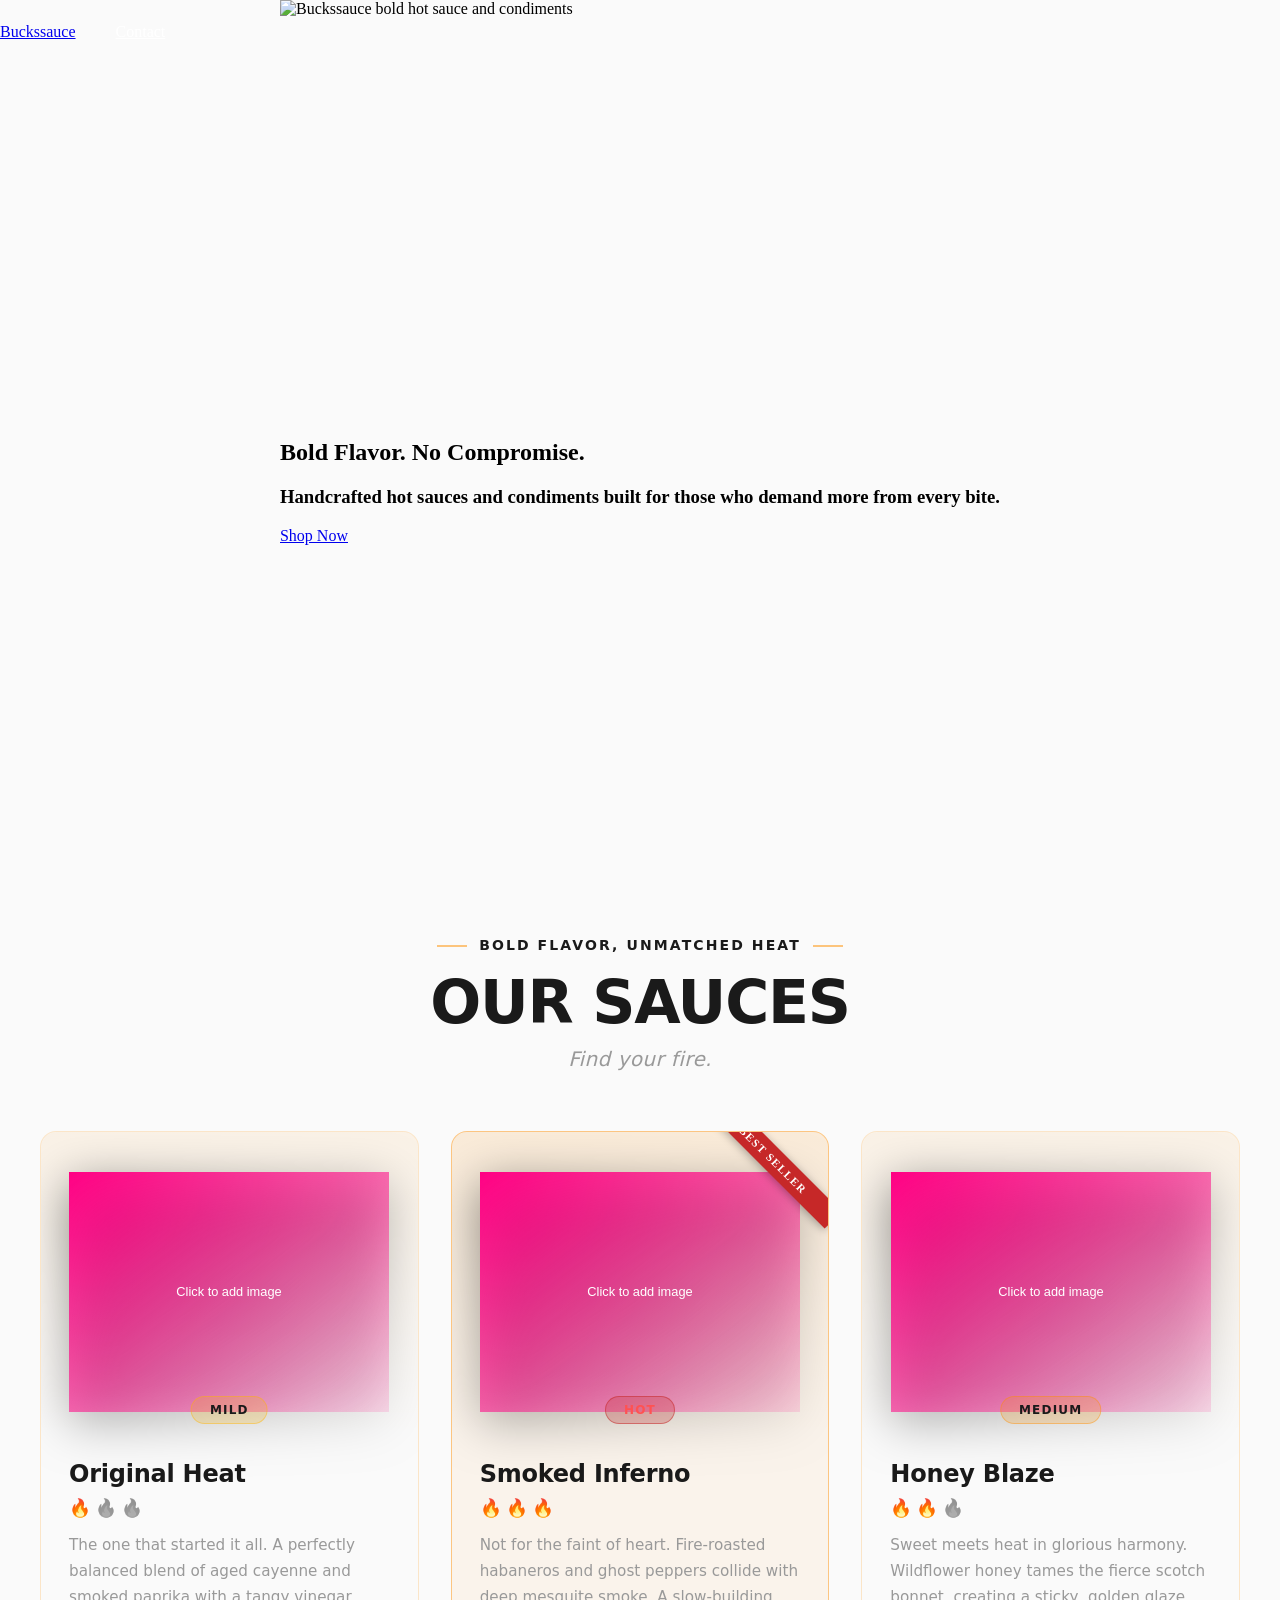
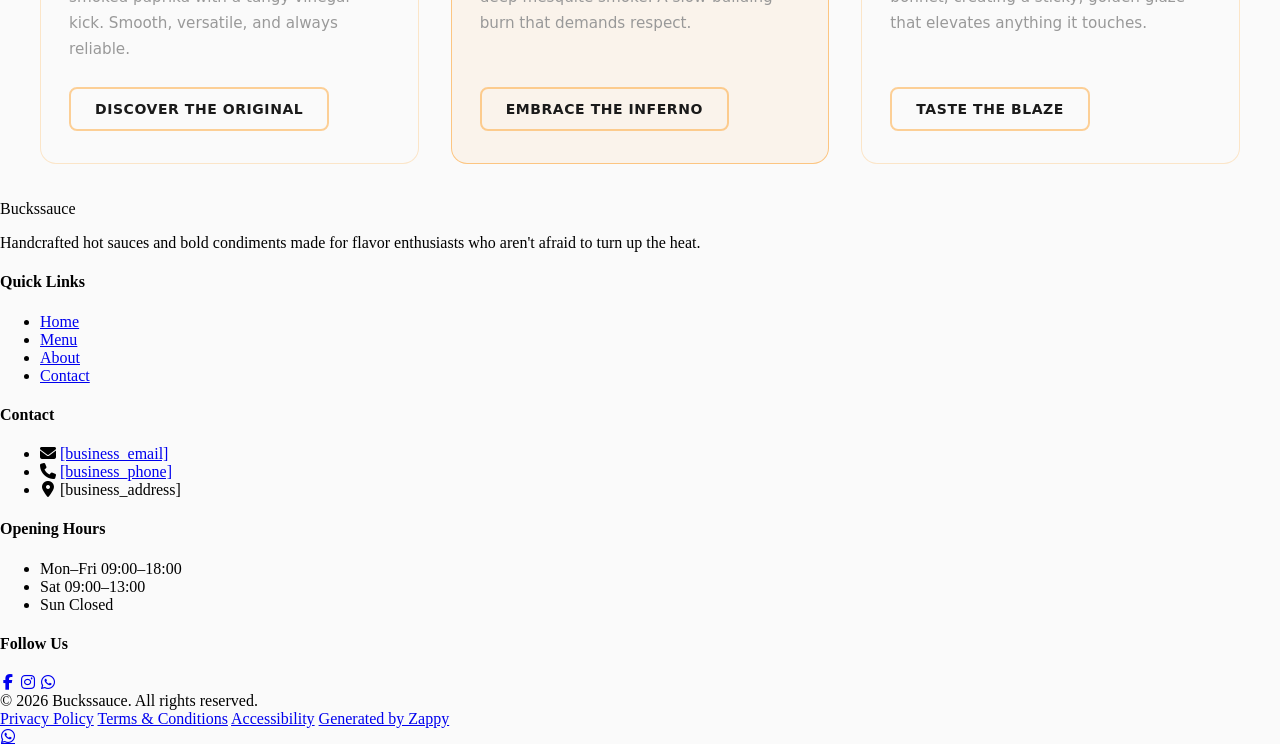
==== commit f015fea6: "Background sync: Progressive GitHub Sync" ====
--- a/public/index.html
+++ b/public/index.html
@@ -1 +1 @@
-<!doctype html><html lang="en"><head><meta charset="UTF-8"><meta content="width=device-width,initial-scale=1" name="viewport"><meta content="index, follow" name="robots"><title>Unleash Bold Flavor — Buckssauce</title><meta content="Discover Buckssauce, the hot sauce brand that brings fearless flavor to every bite. Explore our lineup of bold, handcrafted sauces and turn up the heat on your meals. Shop now." name="description"><meta content="Buckssauce, bold hot sauce, handcrafted condiments, flavorful sauces, premium hot sauce" name="keywords"><script>!function(){"use strict";var t="8fde7d18-1f36-472e-ba07-775979685865",e="https://api.zappy5.com/api/analytics/track",a=18e5,n=2592e6,o=!0,i=!0,r=!0;var s=function(){var e="zappy_visitor_"+t,a=null;try{if(a=localStorage.getItem(e)){var o=JSON.parse(a),i=Date.now();if(i-o.created<n)return o.lastSeen=i,localStorage.setItem(e,JSON.stringify(o)),o.id}}catch(t){console.warn("Zappy Analytics: LocalStorage not available")}var r="zv_"+Date.now()+"_"+Math.random().toString(36).substr(2,9);try{localStorage.setItem(e,JSON.stringify({id:r,created:Date.now(),lastSeen:Date.now()}))}catch(t){}return r}(),c=function(){var e="zappy_session_"+t,n=null;try{if(n=sessionStorage.getItem(e)){var o=JSON.parse(n),i=Date.now();if(i-o.timestamp<a)return o.timestamp=i,sessionStorage.setItem(e,JSON.stringify(o)),o.id}}catch(t){console.warn("Zappy Analytics: SessionStorage not available")}var r="zs_"+Date.now()+"_"+Math.random().toString(36).substr(2,9);try{sessionStorage.setItem(e,JSON.stringify({id:r,timestamp:Date.now()}))}catch(t){}return r}();function l(a,n){n=n||{};var o={website_id:t,event_type:a,page_path:window.location.pathname,referrer:document.referrer||"direct",visitor_id:s,session_id:c,metadata:n};if(navigator.sendBeacon){var i=new Blob([JSON.stringify(o)],{type:"application/json"});navigator.sendBeacon(e,i)}else fetch(e,{method:"POST",headers:{"Content-Type":"application/json"},body:JSON.stringify(o),keepalive:!0}).catch(function(t){console.warn("Zappy Analytics: Failed to track event",t)})}o&&l("pageview",{title:document.title,url:window.location.href}),i&&document.addEventListener("click",function(t){var e=t.target;if("BUTTON"===e.tagName||e.closest("button")){var a="BUTTON"===e.tagName?e:e.closest("button");l("click",{element:"button",text:a.textContent.trim().substring(0,100),id:a.id||null,class:a.className||null})}else if("A"===e.tagName||e.closest("a")){var n="A"===e.tagName?e:e.closest("a");l("navigation",{element:"link",text:n.textContent.trim().substring(0,100),href:n.href,external:n.hostname!==window.location.hostname})}},!0),r&&document.addEventListener("submit",function(t){var e=t.target;l("form_submit",{form_id:e.id||null,form_name:e.name||null,form_action:e.action||null,form_method:e.method||"GET"})},!0);var d=Date.now();window.addEventListener("beforeunload",function(){l("page_unload",{time_on_page:Math.floor((Date.now()-d)/1e3),page_path:window.location.pathname})}),window.zappyAnalytics={track:l,getVisitorId:function(){return s},getSessionId:function(){return c}}}()</script><meta content="Unleash Bold Flavor — Buckssauce" property="og:title"><meta content="Discover Buckssauce, the hot sauce brand that brings fearless flavor to every bite. Explore our lineup of bold, handcrafted sauces and turn up the heat on your meals. Shop now." property="og:description"><meta content="summary_large_image" name="twitter:card"><meta content="Unleash Bold Flavor — Buckssauce" name="twitter:title"><meta content="Discover Buckssauce, the hot sauce brand that brings fearless flavor to every bite. Explore our lineup of bold, handcrafted sauces and turn up the heat on your meals. Shop now." name="twitter:description"><meta content="website" property="og:type"><meta content="en_US" property="og:locale"><style>.skip-link{position:absolute;top:0;left:0;transform:translateY(-200%);padding:12px 18px;background:var(--bg-dark,#1a1a1a);color:var(--text-light,#fff);font-weight:600;border-radius:0 0 8px 0;z-index:10000}.skip-link:focus{transform:none;outline:2px solid var(--ring,#fff);outline-offset:2px}:focus-visible{outline:2px solid var(--ring,currentColor);outline-offset:3px}</style><link href="/assets/favicon.ico" rel="icon" type="image/x-icon"><link href="/assets/favicon-16x16.png" rel="icon" type="image/png" sizes="16x16"><link href="/assets/favicon-32x32.png" rel="icon" type="image/png" sizes="32x32"><link href="/assets/favicon-48x48.png" rel="icon" type="image/png" sizes="48x48"><link href="/assets/favicon-192x192.png" rel="icon" type="image/png" sizes="192x192"><link href="/assets/favicon-512x512.png" rel="icon" type="image/png" sizes="512x512"><link href="/assets/apple-touch-icon.png" rel="apple-touch-icon"><link href="https://cdn.jsdelivr.net/npm/vanilla-cookieconsent@3/dist/cookieconsent.css" rel="stylesheet"><style id="zappy-critical-above-fold-css">html{box-sizing:border-box;-webkit-text-size-adjust:100%}*,::after,::before{box-sizing:inherit}body{margin:0;min-width:320px;overflow-x:clip}img,svg,video{max-width:100%;height:auto}main{display:block}.container{width:min(100% - 32px,1200px);margin-inline:auto}.navbar,header .navbar,header[role=banner],nav.navbar{position:relative;z-index:1000;width:100%}.nav-container,.navbar .container{display:flex;align-items:center;justify-content:space-between;min-height:64px}.logo,.logo-link img{display:block;width:35px;height:35px;object-fit:contain}#navMenu,.nav-menu{list-style:none}.fa,.fa-brands,.fa-regular,.fa-solid,.fab,.far,.fas{display:inline-block;min-width:1em;text-align:center}html:not(#zappy-noop) .navbar:has(.nav-ecommerce-icons)>.phone-header-btn,html:not(#zappy-noop)[data-zappy-site-type=ecommerce] .phone-header-btn{display:none!important;visibility:hidden!important;width:0!important;height:0!important;pointer-events:none!important}.zappy-preview-empty-store-cta{display:none!important;visibility:hidden!important;height:0!important;max-height:0!important;overflow:hidden!important;margin:0!important;padding:0!important;border:0!important;box-shadow:none!important}.hero-section,.index-hero-section,section[class*=hero]{position:relative;overflow:hidden;min-height:560px}.hero-bg-image,.hero-bg-wrapper,section[class*=hero] [class*=hero-bg]{position:absolute;inset:0;width:100%;height:100%}.hero-bg-image img,.hero-bg-wrapper img,section[class*=hero] [data-hero-bg],section[class*=hero] img[data-hero-background=true]{width:100%!important;height:100%!important;object-fit:cover!important;display:block}.hero-content,section[class*=hero] .container{position:relative;z-index:2}@media(max-width:768px){:root{--header-height:72px;--total-header-height:72px;--zappy-mobile-menu-top:72px}html[data-zappy-site-type=ecommerce] body{padding-top:var(--total-header-height,72px)}html[data-zappy-site-type=ecommerce] body>.navbar:not(.zappy-catalog-menu),html[data-zappy-site-type=ecommerce] body>nav.navbar{position:fixed!important;top:0;left:0;right:0;z-index:100000;width:100%;margin-bottom:0}.zappy-catalog-menu{position:fixed;top:var(--header-height,72px);left:0;right:0;z-index:99999}.nav-container,.navbar .container{min-height:60px}#navMenu,.nav-menu{max-width:100vw;overflow-x:hidden}.hero-section,.index-hero-section,section[class*=hero]{min-height:100svh}.hero-bg-image,.hero-bg-wrapper,.hero-scrim{min-height:100svh}}</style><link href="/styles.css" rel="preload" as="style"><link href="/styles.css" rel="stylesheet" media="print" onload='this.media="all"'><noscript><link href="/styles.css" rel="stylesheet"></noscript><script>window.ZAPPY_WEBSITE_ID="8fde7d18-1f36-472e-ba07-775979685865",window.ZAPPY_API_BASE="https://api.zappy5.com"</script><link href="/assets/image-1783958249085-rxr5fx.webp?v=1783958249085" rel="preload" as="image" fetchpriority="high"><style id="zappy-dropdown-submenu-styles">#navMenu li:has(.sub-menu),.nav-menu li:has(.sub-menu),.navbar li:has(.sub-menu),nav li:has(.sub-menu){position:relative}#navMenu .sub-menu,.nav-menu .sub-menu,.navbar .sub-menu,nav .sub-menu{display:block!important;position:absolute!important;top:100%;left:0;min-width:220px;border-radius:8px;box-shadow:0 8px 25px rgba(0,0,0,.15);padding:8px 0;opacity:0;visibility:hidden;transform:translateY(10px);transition:all .3s ease;z-index:1000;list-style:none;pointer-events:none}#navMenu li:hover>.sub-menu,.nav-menu li:hover>.sub-menu,.navbar li:hover>.sub-menu,nav li:hover>.sub-menu{opacity:1!important;visibility:visible!important;transform:translateY(0)!important;pointer-events:auto!important}.sub-menu li{list-style:none;margin:0;padding:0}.sub-menu a{display:block!important;padding:10px 16px!important;color:var(--text-dark,#333)!important;font-weight:500;text-decoration:none;white-space:nowrap;transition:background-color .2s}.sub-menu .zappy-nav-child>a{padding-left:28px!important;font-size:.9em!important;opacity:.85!important}[dir=rtl] .sub-menu .zappy-nav-child>a,html[lang=ar] .sub-menu .zappy-nav-child>a,html[lang=he] .sub-menu .zappy-nav-child>a{padding-left:10px!important;padding-right:28px!important}.sub-menu .zappy-nav-parent>a{font-weight:600!important}.sub-menu a:hover{background-color:#f5f5f5}[dir=rtl] .nav-menu .sub-menu,[dir=rtl] .navbar .sub-menu,[dir=rtl] nav .sub-menu,html[lang=ar] .nav-menu .sub-menu,html[lang=ar] .navbar .sub-menu,html[lang=ar] nav .sub-menu,html[lang=he] .nav-menu .sub-menu,html[lang=he] .navbar .sub-menu,html[lang=he] nav .sub-menu{left:auto!important;right:0!important}.sub-menu:empty,.sub-menu:not(:has(li)):not(:has(> a)),.sub-menu:not(:has(li:not(.zappy-hidden-menu-item))):not(:has(> a)){display:none!important;opacity:0!important;visibility:hidden!important;pointer-events:none!important}li:has(.menu-group-title):hover>.sub-menu{opacity:1!important;visibility:visible!important;transform:translateY(0)!important;pointer-events:auto!important}#navMenu>li>.menu-group-title,.nav-menu>li>.menu-group-title{display:inline-block;padding:.5rem 1rem;cursor:default;user-select:none}@media (max-width:768px){#navMenu .sub-menu,.nav-menu .sub-menu,.navbar .sub-menu,nav .sub-menu{position:static!important;transform:none!important;box-shadow:none!important;background:0 0!important;max-height:0;overflow:hidden;opacity:0;visibility:hidden;transition:max-height .3s ease,opacity .3s ease;padding:0!important;border-radius:0!important}#navMenu .sub-menu.mobile-expanded,.nav-menu .sub-menu.mobile-expanded,.navbar .sub-menu.mobile-expanded{max-height:none!important;overflow-y:visible!important;opacity:1!important;visibility:visible!important;padding:8px 0 8px 16px!important}[dir=rtl] .sub-menu.mobile-expanded,html[lang=he] .sub-menu.mobile-expanded{padding:8px 16px 8px 0!important}#navMenu li:hover>.sub-menu,.nav-menu li:hover>.sub-menu,.navbar li:hover>.sub-menu,nav li:hover>.sub-menu{opacity:0;visibility:hidden;pointer-events:none}#navMenu li>.sub-menu.mobile-expanded,.nav-menu li>.sub-menu.mobile-expanded,.navbar li>.sub-menu.mobile-expanded,nav li>.sub-menu.mobile-expanded{opacity:1!important;visibility:visible!important;pointer-events:auto!important}#navMenu li:has(.sub-menu),.nav-menu li:has(.sub-menu),.navbar li:has(.sub-menu),nav li:has(.sub-menu){display:flex!important;flex-wrap:wrap!important;align-items:center!important;position:relative!important;min-height:44px!important}#navMenu li:has(.sub-menu)>a,.nav-menu li:has(.sub-menu)>a,.navbar li:has(.sub-menu)>a,nav li:has(.sub-menu)>a{flex:1!important;min-width:0!important}#navMenu li:has(.sub-menu)>.menu-group-title,.nav-menu li:has(.sub-menu)>.menu-group-title,.navbar li:has(.sub-menu)>.menu-group-title,nav li:has(.sub-menu)>.menu-group-title{flex:1!important;min-width:0!important;padding:0!important;line-height:inherit!important}#navMenu li:has(.sub-menu)>.sub-menu,.nav-menu li:has(.sub-menu)>.sub-menu,.navbar li:has(.sub-menu)>.sub-menu,nav li:has(.sub-menu)>.sub-menu{flex-basis:100%!important;width:100%!important}#navMenu li:has(.sub-menu)>a [class*=arrow],#navMenu li:has(.sub-menu)>a [class*=chevron],.nav-menu li:has(.sub-menu)>a .fa-angle-down,.nav-menu li:has(.sub-menu)>a .fa-chevron-down,.nav-menu li:has(.sub-menu)>a [class*=arrow],.nav-menu li:has(.sub-menu)>a [class*=chevron],nav li:has(.sub-menu)>a [class*=arrow],nav li:has(.sub-menu)>a [class*=chevron]{display:none!important;visibility:hidden!important}.mobile-submenu-toggle{display:flex!important;align-items:center!important;justify-content:center!important;width:44px!important;height:auto!important;background:0 0!important;border:none!important;cursor:pointer!important;color:var(--text-dark)!important;position:static!important;flex-shrink:0!important;align-self:stretch!important;z-index:2!important;padding:0!important;margin:0!important}.mobile-submenu-toggle::after{content:''!important;width:0!important;height:0!important;border-left:6px solid transparent!important;border-right:6px solid transparent!important;border-top:7px solid currentColor!important;transition:transform .3s ease!important}.mobile-submenu-toggle.expanded::after{transform:rotate(180deg)!important}.sub-menu a{padding:10px 0!important;display:block!important;color:var(--text-dark)!important;white-space:normal!important}.sub-menu .zappy-nav-child>a{padding-left:28px!important;font-size:.9em!important;opacity:.85!important}[dir=rtl] .sub-menu .zappy-nav-child>a,html[lang=ar] .sub-menu .zappy-nav-child>a,html[lang=he] .sub-menu .zappy-nav-child>a{padding-left:0!important;padding-right:28px!important}.sub-menu .zappy-nav-parent>a{font-weight:600!important}#navMenu.active,.nav-menu.active{max-width:100vw!important;overflow-x:hidden!important;box-sizing:border-box!important}.navbar .sub-menu li a,.zappy-products-dropdown .sub-menu a,nav.navbar .sub-menu li a{color:var(--text-dark)!important}}@media (min-width:769px){.mobile-submenu-toggle{display:none!important}}</style><style id="zappy-widget-visibility">html[dir=rtl] .whatsapp-float{right:20px!important;left:auto!important}html:not([dir]) .whatsapp-float,html[dir=ltr] .whatsapp-float{left:20px!important;right:auto!important}html[dir=rtl] #mic-access-tool-general-button,html[dir=rtl] #mic-init-access-tool #mic-access-tool-general-button,html[dir=rtl] #mic-init-access-tool .mic-access-tool-general-button,html[dir=rtl] ._access-icon,html[dir=rtl] .mic-access-tool-general-button{left:20px!important;right:auto!important}html:not([dir]) #mic-access-tool-general-button,html:not([dir]) #mic-init-access-tool #mic-access-tool-general-button,html:not([dir]) #mic-init-access-tool .mic-access-tool-general-button,html:not([dir]) ._access-icon,html:not([dir]) .mic-access-tool-general-button,html[dir=ltr] #mic-access-tool-general-button,html[dir=ltr] #mic-init-access-tool #mic-access-tool-general-button,html[dir=ltr] #mic-init-access-tool .mic-access-tool-general-button,html[dir=ltr] ._access-icon,html[dir=ltr] .mic-access-tool-general-button{right:20px!important;left:auto!important}@media (max-width:768px){.whatsapp-float{display:flex!important}}@media (min-width:769px){.whatsapp-float{display:flex!important}}@media (max-width:768px){#mic-access-tool-general-button,#mic-init-access-tool #mic-access-tool-general-button,#mic-init-access-tool .mic-access-tool-general-button,._access-icon,.mic-access-tool-general-button{display:flex!important;visibility:visible!important;opacity:1!important;pointer-events:auto!important}#mic-access-tool-box.opened-mic-access-tool,#mic-init-access-tool #mic-access-tool-box.opened-mic-access-tool,.mic-access-tool-box.opened-mic-access-tool{visibility:visible!important;opacity:1!important;pointer-events:auto!important}}@media (min-width:769px){#mic-access-tool-general-button,#mic-init-access-tool #mic-access-tool-general-button,#mic-init-access-tool .mic-access-tool-general-button,._access-icon,.mic-access-tool-general-button{display:flex!important;visibility:visible!important;opacity:1!important;pointer-events:auto!important}#mic-access-tool-box.opened-mic-access-tool,#mic-init-access-tool #mic-access-tool-box.opened-mic-access-tool,.mic-access-tool-box.opened-mic-access-tool{visibility:visible!important;opacity:1!important;pointer-events:auto!important}}</style></head><body><a href="#main" class="skip-link">Skip to main content</a><nav class="navbar"><button aria-label="Menu" class="mobile-toggle" id="mobileToggle"><svg fill="none" height="24" viewBox="0 0 24 24" width="24" class="hamburger-icon" style="display:block !important"><path d="M3 12h18M3 6h18M3 18h18" stroke="currentColor" stroke-linecap="round" stroke-width="2"></path></svg> <svg fill="none" height="24" viewBox="0 0 24 24" width="24" class="close-icon" style="display:none !important"><path d="M18 6L6 18M6 6l12 12" stroke="currentColor" stroke-linecap="round" stroke-width="2"></path></svg></button> <button aria-label="Call" class="phone-header-btn" data-phone="[business_phone]"><svg fill="currentColor" height="20" viewBox="0 0 24 24" width="20"><path d="M22 16.92v3a2 2 0 0 1-2.18 2 19.79 19.79 0 0 1-8.63-3.07 19.5 19.5 0 0 1-6-6 19.79 19.79 0 0 1-3.07-8.67A2 2 0 0 1 4.11 2h3a2 2 0 0 1 2 1.72 12.84 12.84 0 0 0 .7 2.81 2 2 0 0 1-.45 2.11L8.09 9.91a16 16 0 0 0 6 6l1.27-1.27a2 2 0 0 1 2.11-.45 12.84 12.84 0 0 0 2.81.7A2 2 0 0 1 22 16.92z"></path></svg></button><div class="nav-container"><div class="nav-brand"><a href="/" class="logo-link"><span class="logo-text">Buckssauce</span></a></div><ul class="nav-menu" id="navMenu"><li class="mobile-contact-link nav-cta-mobile-item"><a href="#cta" class="nav-cta-btn">Contact</a></li></ul><div class="nav-cta-container"><a href="#cta" class="nav-cta-btn">Contact</a></div></div></nav><script>window.addEventListener("load",function(){const e=document.querySelector(".navbar, nav, header");if(!e)return void console.log("[Navbar] Navbar element not found");let t=document.getElementById("mobileToggle")||document.querySelector(".mobile-toggle")||document.querySelector(".hamburger")||document.querySelector(".hamburger-menu")||document.querySelector(".menu-toggle")||document.querySelector(".burger-menu")||document.querySelector('[aria-label="Menu"]')||document.querySelector('[aria-label="תפריט"]');const o=document.querySelector(".phone-header-btn"),n=window.getComputedStyle(e);let r=n.backgroundColor;if(console.log("[Navbar] Initial navbar background:",r),"transparent"===r||"rgba(0, 0, 0, 0)"===r||r.startsWith("rgba")&&r.includes(", 0)")){const e=n.backgroundImage;if(e&&"none"!==e)console.log("[Navbar] Navbar has background image/gradient, using dark text"),r="rgb(240, 240, 240)";else{const e=window.getComputedStyle(document.body).backgroundColor;console.log("[Navbar] Navbar transparent, using body background:",e),r=e}}const a=r.match(/\d+/g);if(a&&a.length>=3){const e=(.299*parseInt(a[0])+.587*parseInt(a[1])+.114*parseInt(a[2]))/255;console.log("[Navbar] Mobile button colors preserved from Claude CSS (luminance:",e.toFixed(2)+")");const n=document.createElement("style");n.id="zappy-mobile-nav-fix";document.documentElement.lang;document.documentElement.dir,n.textContent='\n        /* Hide mobile buttons on desktop, show only on mobile */\n        @media (min-width: 769px) {\n          .mobile-toggle,\n          .phone-header-btn {\n            display: none !important;\n          }\n        }\n        \n        /* Show and position mobile buttons correctly on mobile */\n        @media (max-width: 768px) {\n          .navbar,\n          nav.navbar {\n            min-height: 70px !important;\n          }\n\n          .mobile-toggle,\n          .phone-header-btn {\n            position: absolute !important;\n            top: 0 !important;\n            bottom: 0 !important;\n            margin-top: auto !important;\n            margin-bottom: auto !important;\n            transform: none !important;\n            z-index: 1001 !important;\n            display: flex !important;\n            align-items: center !important;\n            justify-content: center !important;\n            width: 36px !important;\n            height: 36px !important;\n            border-radius: 50% !important;\n            border: none !important;\n            cursor: pointer !important;\n            padding: 6px !important;\n            background: none !important;\n            color: var(--nav-text, var(--text-dark)) !important;\n            touch-action: manipulation !important;\n            -webkit-tap-highlight-color: transparent !important;\n          }\n\n          html[data-zappy-site-type="ecommerce"] .phone-header-btn,\n          body[data-zappy-site-type="ecommerce"] .phone-header-btn,\n          html[data-zappy-site-type="ecommerce"] header .phone-header-btn,\n          html[data-zappy-site-type="ecommerce"] nav .phone-header-btn {\n            display: none !important;\n            visibility: hidden !important;\n            width: 0 !important;\n            height: 0 !important;\n            min-width: 0 !important;\n            overflow: hidden !important;\n          }\n          \n          /* LTR positioning (default): hamburger LEFT, phone RIGHT */\n          html:not([dir="rtl"]):not([lang="he"]):not([lang="ar"]) .mobile-toggle,\n          html[dir="ltr"] .mobile-toggle {\n            left: 12px !important;\n            right: auto !important;\n          }\n          html:not([dir="rtl"]):not([lang="he"]):not([lang="ar"]) .phone-header-btn,\n          html[dir="ltr"] .phone-header-btn {\n            right: 12px !important;\n            left: auto !important;\n          }\n          \n          /* RTL positioning: hamburger RIGHT, phone LEFT */\n          html[dir="rtl"] .mobile-toggle,\n          html[lang="he"] .mobile-toggle,\n          html[lang="ar"] .mobile-toggle {\n            right: 12px !important;\n            left: auto !important;\n          }\n          html[dir="rtl"] .phone-header-btn,\n          html[lang="he"] .phone-header-btn,\n          html[lang="ar"] .phone-header-btn {\n            left: 12px !important;\n            right: auto !important;\n          }\n          \n          /* CRITICAL: Ensure nav-container has min-height on mobile */\n          /* All children are positioned absolutely/fixed on mobile, so height:auto collapses to 0 */\n          .nav-container {\n            min-height: 70px !important;\n            position: relative !important;\n          }\n          \n          /* Ensure SVG icons are properly sized and inherit color */\n          .mobile-toggle svg,\n          .phone-header-btn svg {\n            width: 24px !important;\n            height: 24px !important;\n            /* Don\'t force display - let JavaScript control hamburger/close toggle */\n          }\n          \n          /* Reset nav-cta-container on mobile - remove desktop box-shadow/padding */\n          /* that creates a visible ghost box when CTA button is hidden */\n          .nav-cta-container {\n            box-shadow: none !important;\n            padding: 0 !important;\n          }\n          \n          /* Hide nav-cta-container entirely on mobile when there\'s no lang-switcher */\n          /* (only the CTA button is inside, and it\'s hidden on mobile) */\n          .nav-cta-container:not(:has(.lang-switcher)) {\n            display: none !important;\n          }\n          \n          /* CRITICAL: Prevent hero image fade gradient from bleeding over headline text */\n          /* The .image-fade-gradient has bottom: -30px (extends below parent) */\n          /* On mobile stacked layout, this overlaps the h1 text below the image */\n          .hero-image-column {\n            overflow: hidden !important;\n          }\n          .image-fade-gradient {\n            bottom: 0 !important;\n          }\n          \n          /* Hide desktop language switcher on mobile - hamburger menu handles it */\n          /* High specificity to override stored CSS */\n          .lang-switcher,\n          .nav-cta-container .lang-switcher,\n          .nav-container .lang-switcher,\n          .navbar .lang-switcher,\n          .navbar .nav-cta-container .lang-switcher {\n            display: none !important;\n          }\n        }\n      ';const r=document.getElementById("zappy-mobile-nav-fix");r&&r.remove(),document.head.appendChild(n),console.log("[Navbar] Critical CSS injected for mobile nav positioning");const i=window.innerWidth<=768;if(t){const e=t.querySelector(".hamburger-icon"),o=t.querySelector(".close-icon");e&&(e.style.setProperty("width","24px","important"),e.style.setProperty("height","24px","important"),e.style.setProperty("display","block","important")),o&&(o.style.setProperty("width","24px","important"),o.style.setProperty("height","24px","important"),o.style.setProperty("display","none","important")),i?(t.style.setProperty("position","absolute","important"),t.style.setProperty("top","0","important"),t.style.setProperty("bottom","0","important"),t.style.setProperty("margin-top","auto","important"),t.style.setProperty("margin-bottom","auto","important"),t.style.setProperty("transform","none","important"),t.style.setProperty("z-index","1001","important"),t.style.removeProperty("left"),t.style.removeProperty("right"),console.log("[Navbar] Mobile toggle positioning applied (mobile viewport)")):(t.style.removeProperty("position"),t.style.removeProperty("top"),t.style.removeProperty("transform"),t.style.removeProperty("z-index"),t.style.removeProperty("left"),t.style.removeProperty("right"),console.log("[Navbar] Desktop viewport - cleared mobile toggle inline positioning"))}if(o){const e=o.querySelector("svg");e&&(e.style.width="24px",e.style.height="24px",e.setAttribute("width","24"),e.setAttribute("height","24")),i?(o.style.setProperty("position","absolute","important"),o.style.setProperty("top","0","important"),o.style.setProperty("bottom","0","important"),o.style.setProperty("margin-top","auto","important"),o.style.setProperty("margin-bottom","auto","important"),o.style.setProperty("transform","none","important"),o.style.setProperty("z-index","1001","important"),o.style.removeProperty("left"),o.style.removeProperty("right"),console.log("[Navbar] Phone button positioning applied (mobile viewport)")):(o.style.removeProperty("position"),o.style.removeProperty("top"),o.style.removeProperty("transform"),o.style.removeProperty("z-index"),o.style.removeProperty("left"),o.style.removeProperty("right"),console.log("[Navbar] Desktop viewport - cleared phone button inline positioning"))}}else console.log("[Navbar] Could not parse background color:",r);t=document.getElementById("mobileToggle")||document.querySelector(".mobile-toggle")||document.querySelector(".hamburger")||document.querySelector(".hamburger-menu")||document.querySelector(".menu-toggle")||document.querySelector(".burger-menu")||document.querySelector('[aria-label="Menu"]')||document.querySelector('[aria-label="תפריט"]');const i=document.getElementById("navMenu")||document.querySelector(".nav-menu")||document.querySelector(".nav-links")||document.querySelector("nav ul:not(.submenu)");if(!t||!i)return void console.log("[Navbar] Mobile toggle or menu not found:",{toggle:!!t,menu:!!i});i.id||(i.id="navMenu"),console.log("[Navbar] Initializing mobile menu...");const l=t.cloneNode(!0);t.parentNode.replaceChild(l,t);var s=0;function p(e){var t=Date.now();t-s<300||(s=t,function(e){e.preventDefault(),e.stopPropagation();const t=l.querySelector(".hamburger-icon"),o=l.querySelector(".close-icon");i.classList.contains("active")?(i.classList.remove("active"),t&&t.style.setProperty("display","block","important"),o&&o.style.setProperty("display","none","important"),document.body.style.overflow="",document.body.classList.remove("menu-open"),console.log("[Navbar] Menu closed")):(i.classList.add("active"),t&&t.style.setProperty("display","none","important"),o&&o.style.setProperty("display","block","important"),document.body.style.overflow="hidden",document.body.classList.add("menu-open"),console.log("[Navbar] Menu opened"))}(e))}l.addEventListener("click",p),l.addEventListener("touchend",p),document.addEventListener("keydown",function(e){if(("Escape"===e.key||"Esc"===e.key)&&i.classList.contains("active")){const e=l.querySelector(".hamburger-icon"),t=l.querySelector(".close-icon");i.classList.remove("active"),e&&e.style.setProperty("display","block","important"),t&&t.style.setProperty("display","none","important"),document.body.style.overflow="",document.body.classList.remove("menu-open"),console.log("[Navbar] Menu closed (Escape)")}}),i.querySelectorAll("a").forEach(function(e){e.addEventListener("click",function(){if("#"===this.getAttribute("href"))return;const e=l.querySelector(".hamburger-icon"),t=l.querySelector(".close-icon");i.classList.remove("active"),e&&e.style.setProperty("display","block","important"),t&&t.style.setProperty("display","none","important"),document.body.style.overflow="",document.body.classList.remove("menu-open"),console.log("[Navbar] Menu closed (link clicked)")})});var m=i.querySelectorAll(".dropdown-toggle");m.forEach(function(e){e.addEventListener("click",function(e){e.preventDefault(),e.stopPropagation();var t=this.closest(".nav-dropdown");t&&(t.parentNode.querySelectorAll(".nav-dropdown.open").forEach(function(e){e!==t&&e.classList.remove("open")}),t.classList.toggle("open"),console.log("[Navbar] Dropdown toggled:",t.classList.contains("open")?"open":"closed"))})}),document.addEventListener("click",function(e){e.target.closest(".nav-dropdown")||document.querySelectorAll(".nav-dropdown.open").forEach(function(e){e.classList.remove("open")})}),console.log("[Navbar] Dropdown handlers initialized for "+m.length+" dropdowns"),o&&o.addEventListener("click",function(){const e=document.querySelectorAll('a[href^="tel:"]'),t=e.length>0?e[0].getAttribute("href").replace("tel:",""):"[business_phone]";window.location.href="tel:"+t,console.log("[Navbar] Phone button clicked")}),console.log("[Navbar] Mobile menu initialized successfully")})</script><main id="main"><section class="home-hero-section" data-band-index="0" data-hero-type="fullscreen-scrim" data-layout-spec="Home-hero" id="hero"><div class="hero-bg-wrapper"><img alt="Buckssauce bold hot sauce and condiments" class="hero-bg-img" data-context="Bold overhead flat-lay of artisan hot sauce bottles from Buckssauce brand on a dark rustic wooden surface with scattered chili peppers, garlic, and spices, dramatic moody food photography lighting, rich warm tones" data-hero-bg="true" data-placeholder="home-hero-image-1" decoding="async" fetchpriority="high" height="600" loading="eager" src="/assets/image-1783958249085-rxr5fx.webp?v=1783958249085" width="1200"><div class="hero-scrim" aria-hidden="true"></div></div><div class="hero-content-wrapper"><div class="hero-content"><h1 class="hero-headline">Bold Flavor. No Compromise.</h1><h3 class="hero-subheadline">Handcrafted hot sauces and condiments built for those who demand more from every bite.</h3><a href="/shop" class="hero-cta-btn">Shop Now</a></div></div></section></main><footer class="site-footer"><div class="footer-container"><div class="footer-grid"><div class="footer-col footer-brand-col"><span class="logo-text">Buckssauce</span><p class="footer-tagline">Handcrafted hot sauces and bold condiments made for flavor enthusiasts who aren't afraid to turn up the heat.</p></div><div class="footer-col footer-links-col"><h4>Quick Links</h4><ul><li><a href="/">Home</a></li><li><a href="/menu">Menu</a></li><li><a href="/about">About</a></li><li><a href="/contact">Contact</a></li></ul></div><div class="footer-col footer-contact-col"><h4>Contact</h4><ul class="footer-contact"><li><span class="contact-icon"><i class="fas fa-envelope"></i></span> <span class="contact-text"><a href="mailto:[business_email]">[business_email]</a></span></li><li><span class="contact-icon"><i class="fas fa-phone"></i></span> <span class="contact-text"><a href="tel:[business_phone]">[business_phone]</a></span></li><li><span class="contact-icon"><i class="fas fa-map-marker-alt"></i></span> <span class="contact-text">[business_address]</span></li></ul></div><div class="footer-col footer-hours-col"><h4>Opening Hours</h4><ul class="footer-hours"><li><span class="hours-day">Mon–Fri</span> <span class="hours-time">09:00–18:00</span></li><li><span class="hours-day">Sat</span> <span class="hours-time">09:00–13:00</span></li><li><span class="hours-day">Sun</span> <span class="hours-time">Closed</span></li></ul></div><div class="footer-col footer-social-col"><h4>Follow Us</h4><div class="footer-social"><a href="[facebook_handle]" aria-label="Facebook"><i class="fab fa-facebook-f"></i></a> <a href="[instagram_handle]" aria-label="Instagram"><i class="fab fa-instagram"></i></a> <a href="[whatsapp_handle]" aria-label="WhatsApp"><i class="fab fa-whatsapp"></i></a></div></div></div><div class="footer-bottom"><div class="footer-copyright">© 2026 Buckssauce. All rights reserved.</div><div class="footer-legal"><a href="/privacy">Privacy Policy</a> <a href="/terms">Terms &amp; Conditions</a> <a href="/accessibility">Accessibility</a> <a href="https://zappy5.com" class="zappy-attribution" target="_blank">Generated by Zappy</a></div></div></div></footer><a href="https://wa.me/[whatsapp_handle]" class="whatsapp-float" aria-label="WhatsApp"><i class="fab fa-whatsapp"></i></a><div data-integration="accessibility:toolbar"></div><script src="/script.js"></script><script id="zappy-font-awesome-loader">!function(){if(!window.__zappyFontAwesomeLoader){window.__zappyFontAwesomeLoader=!0;["pointerdown","keydown","touchstart","mouseover"].forEach(function(o){window.addEventListener(o,e,{once:!0,passive:!0})}),"requestIdleCallback"in window?requestIdleCallback(e,{timeout:5e3}):setTimeout(e,3500)}function e(){if(!document.querySelector('link[href*="font-awesome"][href*="all.min.css"]')){var e=document.createElement("link");e.rel="stylesheet",e.href="https://cdnjs.cloudflare.com/ajax/libs/font-awesome/6.4.0/css/all.min.css",e.crossOrigin="anonymous",e.referrerPolicy="no-referrer",document.head.appendChild(e)}}}()</script><script id="zappy-mobile-submenu-script">!function(){function e(){if(window.innerWidth>768)return document.querySelectorAll(".mobile-submenu-toggle").forEach(function(e){e.remove()}),void document.querySelectorAll(".sub-menu.mobile-expanded").forEach(function(e){e.classList.remove("mobile-expanded")});document.querySelectorAll(".nav-menu li:has(.sub-menu), nav li:has(.sub-menu), .navbar li:has(.sub-menu), #navMenu li:has(.sub-menu)").forEach(function(e){if(!e.querySelector(".mobile-submenu-toggle")){var t=e.querySelector(".sub-menu"),n=e.querySelector(":scope > a");if(t&&n){var o=document.createElement("button");o.className="mobile-submenu-toggle",o.setAttribute("aria-label","Toggle submenu"),o.setAttribute("type","button"),n.insertAdjacentElement("afterend",o),o.addEventListener("click",function(e){e.preventDefault(),e.stopPropagation(),document.querySelectorAll(".sub-menu.mobile-expanded").forEach(function(e){if(e!==t){e.classList.remove("mobile-expanded");var n=e.parentElement.querySelector(".mobile-submenu-toggle");n&&n.classList.remove("expanded")}}),t.classList.toggle("mobile-expanded"),o.classList.toggle("expanded")})}}})}var t;"loading"===document.readyState?document.addEventListener("DOMContentLoaded",e):e(),window.addEventListener("resize",function(){clearTimeout(t),t=setTimeout(e,250)});var n=new MutationObserver(function(t){t.forEach(function(t){if("attributes"===t.type){var n=t.target;n.classList&&(n.classList.contains("active")||n.classList.contains("open"))&&setTimeout(e,100)}})});setTimeout(function(){document.querySelectorAll(".mobile-menu, .nav-menu, #navMenu, nav").forEach(function(e){n.observe(e,{attributes:!0,attributeFilter:["class","style"]})})},500)}()</script></body></html>+<!doctype html><html lang="en"><head><meta charset="UTF-8"><meta content="width=device-width,initial-scale=1" name="viewport"><meta content="index, follow" name="robots"><title>Unleash Bold Flavor — Buckssauce</title><meta content="Discover Buckssauce, the hot sauce brand that brings fearless flavor to every bite. Explore our lineup of bold, handcrafted sauces and turn up the heat on your meals. Shop now." name="description"><meta content="Buckssauce, bold hot sauce, handcrafted condiments, flavorful sauces, premium hot sauce" name="keywords"><script>!function(){"use strict";var t="8fde7d18-1f36-472e-ba07-775979685865",e="https://api.zappy5.com/api/analytics/track",a=18e5,n=2592e6,o=!0,i=!0,r=!0;var s=function(){var e="zappy_visitor_"+t,a=null;try{if(a=localStorage.getItem(e)){var o=JSON.parse(a),i=Date.now();if(i-o.created<n)return o.lastSeen=i,localStorage.setItem(e,JSON.stringify(o)),o.id}}catch(t){console.warn("Zappy Analytics: LocalStorage not available")}var r="zv_"+Date.now()+"_"+Math.random().toString(36).substr(2,9);try{localStorage.setItem(e,JSON.stringify({id:r,created:Date.now(),lastSeen:Date.now()}))}catch(t){}return r}(),c=function(){var e="zappy_session_"+t,n=null;try{if(n=sessionStorage.getItem(e)){var o=JSON.parse(n),i=Date.now();if(i-o.timestamp<a)return o.timestamp=i,sessionStorage.setItem(e,JSON.stringify(o)),o.id}}catch(t){console.warn("Zappy Analytics: SessionStorage not available")}var r="zs_"+Date.now()+"_"+Math.random().toString(36).substr(2,9);try{sessionStorage.setItem(e,JSON.stringify({id:r,timestamp:Date.now()}))}catch(t){}return r}();function l(a,n){n=n||{};var o={website_id:t,event_type:a,page_path:window.location.pathname,referrer:document.referrer||"direct",visitor_id:s,session_id:c,metadata:n};if(navigator.sendBeacon){var i=new Blob([JSON.stringify(o)],{type:"application/json"});navigator.sendBeacon(e,i)}else fetch(e,{method:"POST",headers:{"Content-Type":"application/json"},body:JSON.stringify(o),keepalive:!0}).catch(function(t){console.warn("Zappy Analytics: Failed to track event",t)})}o&&l("pageview",{title:document.title,url:window.location.href}),i&&document.addEventListener("click",function(t){var e=t.target;if("BUTTON"===e.tagName||e.closest("button")){var a="BUTTON"===e.tagName?e:e.closest("button");l("click",{element:"button",text:a.textContent.trim().substring(0,100),id:a.id||null,class:a.className||null})}else if("A"===e.tagName||e.closest("a")){var n="A"===e.tagName?e:e.closest("a");l("navigation",{element:"link",text:n.textContent.trim().substring(0,100),href:n.href,external:n.hostname!==window.location.hostname})}},!0),r&&document.addEventListener("submit",function(t){var e=t.target;l("form_submit",{form_id:e.id||null,form_name:e.name||null,form_action:e.action||null,form_method:e.method||"GET"})},!0);var d=Date.now();window.addEventListener("beforeunload",function(){l("page_unload",{time_on_page:Math.floor((Date.now()-d)/1e3),page_path:window.location.pathname})}),window.zappyAnalytics={track:l,getVisitorId:function(){return s},getSessionId:function(){return c}}}()</script><meta content="Unleash Bold Flavor — Buckssauce" property="og:title"><meta content="Discover Buckssauce, the hot sauce brand that brings fearless flavor to every bite. Explore our lineup of bold, handcrafted sauces and turn up the heat on your meals. Shop now." property="og:description"><meta content="summary_large_image" name="twitter:card"><meta content="Unleash Bold Flavor — Buckssauce" name="twitter:title"><meta content="Discover Buckssauce, the hot sauce brand that brings fearless flavor to every bite. Explore our lineup of bold, handcrafted sauces and turn up the heat on your meals. Shop now." name="twitter:description"><meta content="website" property="og:type"><meta content="en_US" property="og:locale"><style>.skip-link{position:absolute;top:0;left:0;transform:translateY(-200%);padding:12px 18px;background:var(--bg-dark,#1a1a1a);color:var(--text-light,#fff);font-weight:600;border-radius:0 0 8px 0;z-index:10000}.skip-link:focus{transform:none;outline:2px solid var(--ring,#fff);outline-offset:2px}:focus-visible{outline:2px solid var(--ring,currentColor);outline-offset:3px}</style><link href="/assets/favicon.ico" rel="icon" type="image/x-icon"><link href="/assets/favicon-16x16.png" rel="icon" type="image/png" sizes="16x16"><link href="/assets/favicon-32x32.png" rel="icon" type="image/png" sizes="32x32"><link href="/assets/favicon-48x48.png" rel="icon" type="image/png" sizes="48x48"><link href="/assets/favicon-192x192.png" rel="icon" type="image/png" sizes="192x192"><link href="/assets/favicon-512x512.png" rel="icon" type="image/png" sizes="512x512"><link href="/assets/apple-touch-icon.png" rel="apple-touch-icon"><link href="https://cdn.jsdelivr.net/npm/vanilla-cookieconsent@3/dist/cookieconsent.css" rel="stylesheet"><style id="zappy-critical-above-fold-css">html{box-sizing:border-box;-webkit-text-size-adjust:100%}*,::after,::before{box-sizing:inherit}body{margin:0;min-width:320px;overflow-x:clip}img,svg,video{max-width:100%;height:auto}main{display:block}.container{width:min(100% - 32px,1200px);margin-inline:auto}.navbar,header .navbar,header[role=banner],nav.navbar{position:relative;z-index:1000;width:100%}.nav-container,.navbar .container{display:flex;align-items:center;justify-content:space-between;min-height:64px}.logo,.logo-link img{display:block;width:35px;height:35px;object-fit:contain}#navMenu,.nav-menu{list-style:none}.fa,.fa-brands,.fa-regular,.fa-solid,.fab,.far,.fas{display:inline-block;min-width:1em;text-align:center}html:not(#zappy-noop) .navbar:has(.nav-ecommerce-icons)>.phone-header-btn,html:not(#zappy-noop)[data-zappy-site-type=ecommerce] .phone-header-btn{display:none!important;visibility:hidden!important;width:0!important;height:0!important;pointer-events:none!important}.zappy-preview-empty-store-cta{display:none!important;visibility:hidden!important;height:0!important;max-height:0!important;overflow:hidden!important;margin:0!important;padding:0!important;border:0!important;box-shadow:none!important}.hero-section,.index-hero-section,section[class*=hero]{position:relative;overflow:hidden;min-height:560px}.hero-bg-image,.hero-bg-wrapper,section[class*=hero] [class*=hero-bg]{position:absolute;inset:0;width:100%;height:100%}.hero-bg-image img,.hero-bg-wrapper img,section[class*=hero] [data-hero-bg],section[class*=hero] img[data-hero-background=true]{width:100%!important;height:100%!important;object-fit:cover!important;display:block}.hero-content,section[class*=hero] .container{position:relative;z-index:2}@media(max-width:768px){:root{--header-height:72px;--total-header-height:72px;--zappy-mobile-menu-top:72px}html[data-zappy-site-type=ecommerce] body{padding-top:var(--total-header-height,72px)}html[data-zappy-site-type=ecommerce] body>.navbar:not(.zappy-catalog-menu),html[data-zappy-site-type=ecommerce] body>nav.navbar{position:fixed!important;top:0;left:0;right:0;z-index:100000;width:100%;margin-bottom:0}.zappy-catalog-menu{position:fixed;top:var(--header-height,72px);left:0;right:0;z-index:99999}.nav-container,.navbar .container{min-height:60px}#navMenu,.nav-menu{max-width:100vw;overflow-x:hidden}.hero-section,.index-hero-section,section[class*=hero]{min-height:100svh}.hero-bg-image,.hero-bg-wrapper,.hero-scrim{min-height:100svh}}</style><link href="/styles.css" rel="preload" as="style"><link href="/styles.css" rel="stylesheet" media="print" onload='this.media="all"'><noscript><link href="/styles.css" rel="stylesheet"></noscript><script>window.ZAPPY_WEBSITE_ID="8fde7d18-1f36-472e-ba07-775979685865",window.ZAPPY_API_BASE="https://api.zappy5.com"</script><link href="/assets/image-1783958249085-rxr5fx.webp?v=1783958249085" rel="preload" as="image" fetchpriority="high"><style id="zappy-dropdown-submenu-styles">#navMenu li:has(.sub-menu),.nav-menu li:has(.sub-menu),.navbar li:has(.sub-menu),nav li:has(.sub-menu){position:relative}#navMenu .sub-menu,.nav-menu .sub-menu,.navbar .sub-menu,nav .sub-menu{display:block!important;position:absolute!important;top:100%;left:0;min-width:220px;border-radius:8px;box-shadow:0 8px 25px rgba(0,0,0,.15);padding:8px 0;opacity:0;visibility:hidden;transform:translateY(10px);transition:all .3s ease;z-index:1000;list-style:none;pointer-events:none}#navMenu li:hover>.sub-menu,.nav-menu li:hover>.sub-menu,.navbar li:hover>.sub-menu,nav li:hover>.sub-menu{opacity:1!important;visibility:visible!important;transform:translateY(0)!important;pointer-events:auto!important}.sub-menu li{list-style:none;margin:0;padding:0}.sub-menu a{display:block!important;padding:10px 16px!important;color:var(--text-dark,#333)!important;font-weight:500;text-decoration:none;white-space:nowrap;transition:background-color .2s}.sub-menu .zappy-nav-child>a{padding-left:28px!important;font-size:.9em!important;opacity:.85!important}[dir=rtl] .sub-menu .zappy-nav-child>a,html[lang=ar] .sub-menu .zappy-nav-child>a,html[lang=he] .sub-menu .zappy-nav-child>a{padding-left:10px!important;padding-right:28px!important}.sub-menu .zappy-nav-parent>a{font-weight:600!important}.sub-menu a:hover{background-color:#f5f5f5}[dir=rtl] .nav-menu .sub-menu,[dir=rtl] .navbar .sub-menu,[dir=rtl] nav .sub-menu,html[lang=ar] .nav-menu .sub-menu,html[lang=ar] .navbar .sub-menu,html[lang=ar] nav .sub-menu,html[lang=he] .nav-menu .sub-menu,html[lang=he] .navbar .sub-menu,html[lang=he] nav .sub-menu{left:auto!important;right:0!important}.sub-menu:empty,.sub-menu:not(:has(li)):not(:has(> a)),.sub-menu:not(:has(li:not(.zappy-hidden-menu-item))):not(:has(> a)){display:none!important;opacity:0!important;visibility:hidden!important;pointer-events:none!important}li:has(.menu-group-title):hover>.sub-menu{opacity:1!important;visibility:visible!important;transform:translateY(0)!important;pointer-events:auto!important}#navMenu>li>.menu-group-title,.nav-menu>li>.menu-group-title{display:inline-block;padding:.5rem 1rem;cursor:default;user-select:none}@media (max-width:768px){#navMenu .sub-menu,.nav-menu .sub-menu,.navbar .sub-menu,nav .sub-menu{position:static!important;transform:none!important;box-shadow:none!important;background:0 0!important;max-height:0;overflow:hidden;opacity:0;visibility:hidden;transition:max-height .3s ease,opacity .3s ease;padding:0!important;border-radius:0!important}#navMenu .sub-menu.mobile-expanded,.nav-menu .sub-menu.mobile-expanded,.navbar .sub-menu.mobile-expanded{max-height:none!important;overflow-y:visible!important;opacity:1!important;visibility:visible!important;padding:8px 0 8px 16px!important}[dir=rtl] .sub-menu.mobile-expanded,html[lang=he] .sub-menu.mobile-expanded{padding:8px 16px 8px 0!important}#navMenu li:hover>.sub-menu,.nav-menu li:hover>.sub-menu,.navbar li:hover>.sub-menu,nav li:hover>.sub-menu{opacity:0;visibility:hidden;pointer-events:none}#navMenu li>.sub-menu.mobile-expanded,.nav-menu li>.sub-menu.mobile-expanded,.navbar li>.sub-menu.mobile-expanded,nav li>.sub-menu.mobile-expanded{opacity:1!important;visibility:visible!important;pointer-events:auto!important}#navMenu li:has(.sub-menu),.nav-menu li:has(.sub-menu),.navbar li:has(.sub-menu),nav li:has(.sub-menu){display:flex!important;flex-wrap:wrap!important;align-items:center!important;position:relative!important;min-height:44px!important}#navMenu li:has(.sub-menu)>a,.nav-menu li:has(.sub-menu)>a,.navbar li:has(.sub-menu)>a,nav li:has(.sub-menu)>a{flex:1!important;min-width:0!important}#navMenu li:has(.sub-menu)>.menu-group-title,.nav-menu li:has(.sub-menu)>.menu-group-title,.navbar li:has(.sub-menu)>.menu-group-title,nav li:has(.sub-menu)>.menu-group-title{flex:1!important;min-width:0!important;padding:0!important;line-height:inherit!important}#navMenu li:has(.sub-menu)>.sub-menu,.nav-menu li:has(.sub-menu)>.sub-menu,.navbar li:has(.sub-menu)>.sub-menu,nav li:has(.sub-menu)>.sub-menu{flex-basis:100%!important;width:100%!important}#navMenu li:has(.sub-menu)>a [class*=arrow],#navMenu li:has(.sub-menu)>a [class*=chevron],.nav-menu li:has(.sub-menu)>a .fa-angle-down,.nav-menu li:has(.sub-menu)>a .fa-chevron-down,.nav-menu li:has(.sub-menu)>a [class*=arrow],.nav-menu li:has(.sub-menu)>a [class*=chevron],nav li:has(.sub-menu)>a [class*=arrow],nav li:has(.sub-menu)>a [class*=chevron]{display:none!important;visibility:hidden!important}.mobile-submenu-toggle{display:flex!important;align-items:center!important;justify-content:center!important;width:44px!important;height:auto!important;background:0 0!important;border:none!important;cursor:pointer!important;color:var(--text-dark)!important;position:static!important;flex-shrink:0!important;align-self:stretch!important;z-index:2!important;padding:0!important;margin:0!important}.mobile-submenu-toggle::after{content:''!important;width:0!important;height:0!important;border-left:6px solid transparent!important;border-right:6px solid transparent!important;border-top:7px solid currentColor!important;transition:transform .3s ease!important}.mobile-submenu-toggle.expanded::after{transform:rotate(180deg)!important}.sub-menu a{padding:10px 0!important;display:block!important;color:var(--text-dark)!important;white-space:normal!important}.sub-menu .zappy-nav-child>a{padding-left:28px!important;font-size:.9em!important;opacity:.85!important}[dir=rtl] .sub-menu .zappy-nav-child>a,html[lang=ar] .sub-menu .zappy-nav-child>a,html[lang=he] .sub-menu .zappy-nav-child>a{padding-left:0!important;padding-right:28px!important}.sub-menu .zappy-nav-parent>a{font-weight:600!important}#navMenu.active,.nav-menu.active{max-width:100vw!important;overflow-x:hidden!important;box-sizing:border-box!important}.navbar .sub-menu li a,.zappy-products-dropdown .sub-menu a,nav.navbar .sub-menu li a{color:var(--text-dark)!important}}@media (min-width:769px){.mobile-submenu-toggle{display:none!important}}</style><style id="zappy-widget-visibility">html[dir=rtl] .whatsapp-float{right:20px!important;left:auto!important}html:not([dir]) .whatsapp-float,html[dir=ltr] .whatsapp-float{left:20px!important;right:auto!important}html[dir=rtl] #mic-access-tool-general-button,html[dir=rtl] #mic-init-access-tool #mic-access-tool-general-button,html[dir=rtl] #mic-init-access-tool .mic-access-tool-general-button,html[dir=rtl] ._access-icon,html[dir=rtl] .mic-access-tool-general-button{left:20px!important;right:auto!important}html:not([dir]) #mic-access-tool-general-button,html:not([dir]) #mic-init-access-tool #mic-access-tool-general-button,html:not([dir]) #mic-init-access-tool .mic-access-tool-general-button,html:not([dir]) ._access-icon,html:not([dir]) .mic-access-tool-general-button,html[dir=ltr] #mic-access-tool-general-button,html[dir=ltr] #mic-init-access-tool #mic-access-tool-general-button,html[dir=ltr] #mic-init-access-tool .mic-access-tool-general-button,html[dir=ltr] ._access-icon,html[dir=ltr] .mic-access-tool-general-button{right:20px!important;left:auto!important}@media (max-width:768px){.whatsapp-float{display:flex!important}}@media (min-width:769px){.whatsapp-float{display:flex!important}}@media (max-width:768px){#mic-access-tool-general-button,#mic-init-access-tool #mic-access-tool-general-button,#mic-init-access-tool .mic-access-tool-general-button,._access-icon,.mic-access-tool-general-button{display:flex!important;visibility:visible!important;opacity:1!important;pointer-events:auto!important}#mic-access-tool-box.opened-mic-access-tool,#mic-init-access-tool #mic-access-tool-box.opened-mic-access-tool,.mic-access-tool-box.opened-mic-access-tool{visibility:visible!important;opacity:1!important;pointer-events:auto!important}}@media (min-width:769px){#mic-access-tool-general-button,#mic-init-access-tool #mic-access-tool-general-button,#mic-init-access-tool .mic-access-tool-general-button,._access-icon,.mic-access-tool-general-button{display:flex!important;visibility:visible!important;opacity:1!important;pointer-events:auto!important}#mic-access-tool-box.opened-mic-access-tool,#mic-init-access-tool #mic-access-tool-box.opened-mic-access-tool,.mic-access-tool-box.opened-mic-access-tool{visibility:visible!important;opacity:1!important;pointer-events:auto!important}}</style></head><body><a href="#main" class="skip-link">Skip to main content</a><nav class="navbar"><button aria-label="Menu" class="mobile-toggle" id="mobileToggle"><svg fill="none" height="24" viewBox="0 0 24 24" width="24" class="hamburger-icon" style="display:block !important"><path d="M3 12h18M3 6h18M3 18h18" stroke="currentColor" stroke-linecap="round" stroke-width="2"></path></svg> <svg fill="none" height="24" viewBox="0 0 24 24" width="24" class="close-icon" style="display:none !important"><path d="M18 6L6 18M6 6l12 12" stroke="currentColor" stroke-linecap="round" stroke-width="2"></path></svg></button> <button aria-label="Call" class="phone-header-btn" data-phone="[business_phone]"><svg fill="currentColor" height="20" viewBox="0 0 24 24" width="20"><path d="M22 16.92v3a2 2 0 0 1-2.18 2 19.79 19.79 0 0 1-8.63-3.07 19.5 19.5 0 0 1-6-6 19.79 19.79 0 0 1-3.07-8.67A2 2 0 0 1 4.11 2h3a2 2 0 0 1 2 1.72 12.84 12.84 0 0 0 .7 2.81 2 2 0 0 1-.45 2.11L8.09 9.91a16 16 0 0 0 6 6l1.27-1.27a2 2 0 0 1 2.11-.45 12.84 12.84 0 0 0 2.81.7A2 2 0 0 1 22 16.92z"></path></svg></button><div class="nav-container"><div class="nav-brand"><a href="/" class="logo-link"><span class="logo-text">Buckssauce</span></a></div><ul class="nav-menu" id="navMenu"><li class="mobile-contact-link nav-cta-mobile-item"><a href="#cta" class="nav-cta-btn">Contact</a></li></ul><div class="nav-cta-container"><a href="#cta" class="nav-cta-btn">Contact</a></div></div></nav><script>window.addEventListener("load",function(){const e=document.querySelector(".navbar, nav, header");if(!e)return void console.log("[Navbar] Navbar element not found");let t=document.getElementById("mobileToggle")||document.querySelector(".mobile-toggle")||document.querySelector(".hamburger")||document.querySelector(".hamburger-menu")||document.querySelector(".menu-toggle")||document.querySelector(".burger-menu")||document.querySelector('[aria-label="Menu"]')||document.querySelector('[aria-label="תפריט"]');const o=document.querySelector(".phone-header-btn"),n=window.getComputedStyle(e);let r=n.backgroundColor;if(console.log("[Navbar] Initial navbar background:",r),"transparent"===r||"rgba(0, 0, 0, 0)"===r||r.startsWith("rgba")&&r.includes(", 0)")){const e=n.backgroundImage;if(e&&"none"!==e)console.log("[Navbar] Navbar has background image/gradient, using dark text"),r="rgb(240, 240, 240)";else{const e=window.getComputedStyle(document.body).backgroundColor;console.log("[Navbar] Navbar transparent, using body background:",e),r=e}}const a=r.match(/\d+/g);if(a&&a.length>=3){const e=(.299*parseInt(a[0])+.587*parseInt(a[1])+.114*parseInt(a[2]))/255;console.log("[Navbar] Mobile button colors preserved from Claude CSS (luminance:",e.toFixed(2)+")");const n=document.createElement("style");n.id="zappy-mobile-nav-fix";document.documentElement.lang;document.documentElement.dir,n.textContent='\n        /* Hide mobile buttons on desktop, show only on mobile */\n        @media (min-width: 769px) {\n          .mobile-toggle,\n          .phone-header-btn {\n            display: none !important;\n          }\n        }\n        \n        /* Show and position mobile buttons correctly on mobile */\n        @media (max-width: 768px) {\n          .navbar,\n          nav.navbar {\n            min-height: 70px !important;\n          }\n\n          .mobile-toggle,\n          .phone-header-btn {\n            position: absolute !important;\n            top: 0 !important;\n            bottom: 0 !important;\n            margin-top: auto !important;\n            margin-bottom: auto !important;\n            transform: none !important;\n            z-index: 1001 !important;\n            display: flex !important;\n            align-items: center !important;\n            justify-content: center !important;\n            width: 36px !important;\n            height: 36px !important;\n            border-radius: 50% !important;\n            border: none !important;\n            cursor: pointer !important;\n            padding: 6px !important;\n            background: none !important;\n            color: var(--nav-text, var(--text-dark)) !important;\n            touch-action: manipulation !important;\n            -webkit-tap-highlight-color: transparent !important;\n          }\n\n          html[data-zappy-site-type="ecommerce"] .phone-header-btn,\n          body[data-zappy-site-type="ecommerce"] .phone-header-btn,\n          html[data-zappy-site-type="ecommerce"] header .phone-header-btn,\n          html[data-zappy-site-type="ecommerce"] nav .phone-header-btn {\n            display: none !important;\n            visibility: hidden !important;\n            width: 0 !important;\n            height: 0 !important;\n            min-width: 0 !important;\n            overflow: hidden !important;\n          }\n          \n          /* LTR positioning (default): hamburger LEFT, phone RIGHT */\n          html:not([dir="rtl"]):not([lang="he"]):not([lang="ar"]) .mobile-toggle,\n          html[dir="ltr"] .mobile-toggle {\n            left: 12px !important;\n            right: auto !important;\n          }\n          html:not([dir="rtl"]):not([lang="he"]):not([lang="ar"]) .phone-header-btn,\n          html[dir="ltr"] .phone-header-btn {\n            right: 12px !important;\n            left: auto !important;\n          }\n          \n          /* RTL positioning: hamburger RIGHT, phone LEFT */\n          html[dir="rtl"] .mobile-toggle,\n          html[lang="he"] .mobile-toggle,\n          html[lang="ar"] .mobile-toggle {\n            right: 12px !important;\n            left: auto !important;\n          }\n          html[dir="rtl"] .phone-header-btn,\n          html[lang="he"] .phone-header-btn,\n          html[lang="ar"] .phone-header-btn {\n            left: 12px !important;\n            right: auto !important;\n          }\n          \n          /* CRITICAL: Ensure nav-container has min-height on mobile */\n          /* All children are positioned absolutely/fixed on mobile, so height:auto collapses to 0 */\n          .nav-container {\n            min-height: 70px !important;\n            position: relative !important;\n          }\n          \n          /* Ensure SVG icons are properly sized and inherit color */\n          .mobile-toggle svg,\n          .phone-header-btn svg {\n            width: 24px !important;\n            height: 24px !important;\n            /* Don\'t force display - let JavaScript control hamburger/close toggle */\n          }\n          \n          /* Reset nav-cta-container on mobile - remove desktop box-shadow/padding */\n          /* that creates a visible ghost box when CTA button is hidden */\n          .nav-cta-container {\n            box-shadow: none !important;\n            padding: 0 !important;\n          }\n          \n          /* Hide nav-cta-container entirely on mobile when there\'s no lang-switcher */\n          /* (only the CTA button is inside, and it\'s hidden on mobile) */\n          .nav-cta-container:not(:has(.lang-switcher)) {\n            display: none !important;\n          }\n          \n          /* CRITICAL: Prevent hero image fade gradient from bleeding over headline text */\n          /* The .image-fade-gradient has bottom: -30px (extends below parent) */\n          /* On mobile stacked layout, this overlaps the h1 text below the image */\n          .hero-image-column {\n            overflow: hidden !important;\n          }\n          .image-fade-gradient {\n            bottom: 0 !important;\n          }\n          \n          /* Hide desktop language switcher on mobile - hamburger menu handles it */\n          /* High specificity to override stored CSS */\n          .lang-switcher,\n          .nav-cta-container .lang-switcher,\n          .nav-container .lang-switcher,\n          .navbar .lang-switcher,\n          .navbar .nav-cta-container .lang-switcher {\n            display: none !important;\n          }\n        }\n      ';const r=document.getElementById("zappy-mobile-nav-fix");r&&r.remove(),document.head.appendChild(n),console.log("[Navbar] Critical CSS injected for mobile nav positioning");const i=window.innerWidth<=768;if(t){const e=t.querySelector(".hamburger-icon"),o=t.querySelector(".close-icon");e&&(e.style.setProperty("width","24px","important"),e.style.setProperty("height","24px","important"),e.style.setProperty("display","block","important")),o&&(o.style.setProperty("width","24px","important"),o.style.setProperty("height","24px","important"),o.style.setProperty("display","none","important")),i?(t.style.setProperty("position","absolute","important"),t.style.setProperty("top","0","important"),t.style.setProperty("bottom","0","important"),t.style.setProperty("margin-top","auto","important"),t.style.setProperty("margin-bottom","auto","important"),t.style.setProperty("transform","none","important"),t.style.setProperty("z-index","1001","important"),t.style.removeProperty("left"),t.style.removeProperty("right"),console.log("[Navbar] Mobile toggle positioning applied (mobile viewport)")):(t.style.removeProperty("position"),t.style.removeProperty("top"),t.style.removeProperty("transform"),t.style.removeProperty("z-index"),t.style.removeProperty("left"),t.style.removeProperty("right"),console.log("[Navbar] Desktop viewport - cleared mobile toggle inline positioning"))}if(o){const e=o.querySelector("svg");e&&(e.style.width="24px",e.style.height="24px",e.setAttribute("width","24"),e.setAttribute("height","24")),i?(o.style.setProperty("position","absolute","important"),o.style.setProperty("top","0","important"),o.style.setProperty("bottom","0","important"),o.style.setProperty("margin-top","auto","important"),o.style.setProperty("margin-bottom","auto","important"),o.style.setProperty("transform","none","important"),o.style.setProperty("z-index","1001","important"),o.style.removeProperty("left"),o.style.removeProperty("right"),console.log("[Navbar] Phone button positioning applied (mobile viewport)")):(o.style.removeProperty("position"),o.style.removeProperty("top"),o.style.removeProperty("transform"),o.style.removeProperty("z-index"),o.style.removeProperty("left"),o.style.removeProperty("right"),console.log("[Navbar] Desktop viewport - cleared phone button inline positioning"))}}else console.log("[Navbar] Could not parse background color:",r);t=document.getElementById("mobileToggle")||document.querySelector(".mobile-toggle")||document.querySelector(".hamburger")||document.querySelector(".hamburger-menu")||document.querySelector(".menu-toggle")||document.querySelector(".burger-menu")||document.querySelector('[aria-label="Menu"]')||document.querySelector('[aria-label="תפריט"]');const i=document.getElementById("navMenu")||document.querySelector(".nav-menu")||document.querySelector(".nav-links")||document.querySelector("nav ul:not(.submenu)");if(!t||!i)return void console.log("[Navbar] Mobile toggle or menu not found:",{toggle:!!t,menu:!!i});i.id||(i.id="navMenu"),console.log("[Navbar] Initializing mobile menu...");const l=t.cloneNode(!0);t.parentNode.replaceChild(l,t);var s=0;function p(e){var t=Date.now();t-s<300||(s=t,function(e){e.preventDefault(),e.stopPropagation();const t=l.querySelector(".hamburger-icon"),o=l.querySelector(".close-icon");i.classList.contains("active")?(i.classList.remove("active"),t&&t.style.setProperty("display","block","important"),o&&o.style.setProperty("display","none","important"),document.body.style.overflow="",document.body.classList.remove("menu-open"),console.log("[Navbar] Menu closed")):(i.classList.add("active"),t&&t.style.setProperty("display","none","important"),o&&o.style.setProperty("display","block","important"),document.body.style.overflow="hidden",document.body.classList.add("menu-open"),console.log("[Navbar] Menu opened"))}(e))}l.addEventListener("click",p),l.addEventListener("touchend",p),document.addEventListener("keydown",function(e){if(("Escape"===e.key||"Esc"===e.key)&&i.classList.contains("active")){const e=l.querySelector(".hamburger-icon"),t=l.querySelector(".close-icon");i.classList.remove("active"),e&&e.style.setProperty("display","block","important"),t&&t.style.setProperty("display","none","important"),document.body.style.overflow="",document.body.classList.remove("menu-open"),console.log("[Navbar] Menu closed (Escape)")}}),i.querySelectorAll("a").forEach(function(e){e.addEventListener("click",function(){if("#"===this.getAttribute("href"))return;const e=l.querySelector(".hamburger-icon"),t=l.querySelector(".close-icon");i.classList.remove("active"),e&&e.style.setProperty("display","block","important"),t&&t.style.setProperty("display","none","important"),document.body.style.overflow="",document.body.classList.remove("menu-open"),console.log("[Navbar] Menu closed (link clicked)")})});var m=i.querySelectorAll(".dropdown-toggle");m.forEach(function(e){e.addEventListener("click",function(e){e.preventDefault(),e.stopPropagation();var t=this.closest(".nav-dropdown");t&&(t.parentNode.querySelectorAll(".nav-dropdown.open").forEach(function(e){e!==t&&e.classList.remove("open")}),t.classList.toggle("open"),console.log("[Navbar] Dropdown toggled:",t.classList.contains("open")?"open":"closed"))})}),document.addEventListener("click",function(e){e.target.closest(".nav-dropdown")||document.querySelectorAll(".nav-dropdown.open").forEach(function(e){e.classList.remove("open")})}),console.log("[Navbar] Dropdown handlers initialized for "+m.length+" dropdowns"),o&&o.addEventListener("click",function(){const e=document.querySelectorAll('a[href^="tel:"]'),t=e.length>0?e[0].getAttribute("href").replace("tel:",""):"[business_phone]";window.location.href="tel:"+t,console.log("[Navbar] Phone button clicked")}),console.log("[Navbar] Mobile menu initialized successfully")})</script><main id="main"><section class="home-hero-section" data-band-index="0" data-hero-type="fullscreen-scrim" data-layout-spec="Home-hero" id="hero"><div class="hero-bg-wrapper"><img alt="Buckssauce bold hot sauce and condiments" class="hero-bg-img" data-context="Bold overhead flat-lay of artisan hot sauce bottles from Buckssauce brand on a dark rustic wooden surface with scattered chili peppers, garlic, and spices, dramatic moody food photography lighting, rich warm tones" data-placeholder="home-hero-image-1" decoding="async" fetchpriority="high" loading="eager" src="/assets/image-1783958249085-rxr5fx.webp?v=1783958249085" data-hero-bg="true" height="600" width="1200"><div class="hero-scrim" aria-hidden="true"></div></div><div class="hero-content-wrapper"><div class="hero-content"><h1 class="hero-headline">Bold Flavor. No Compromise.</h1><h3 class="hero-subheadline">Handcrafted hot sauces and condiments built for those who demand more from every bite.</h3><a href="/shop" class="hero-cta-btn">Shop Now</a></div></div></section><section class="bs-sauces-section" aria-labelledby="bs-sauces-heading"><div class="bs-sauces-container"><div class="bs-sauces-header"><span class="bs-sauces-eyebrow">Bold Flavor, Unmatched Heat</span><h2 class="bs-sauces-heading" id="bs-sauces-heading">Our Sauces</h2><p class="bs-sauces-subheading">Find your fire.</p></div><div class="bs-sauces-grid"><article class="bs-sauce-card"><div class="bs-sauce-card-inner"><div class="bs-sauce-image-wrapper"><img alt="Original Heat hot sauce bottle" class="bs-sauce-image" data-context="Buckssauce Original Heat hot sauce bottle with bold red label and flames, rustic dark background, masculine food brand aesthetic, warm amber lighting" data-placeholder="sauce-original-heat" decoding="async" fetchpriority="low" loading="lazy" src="data:image/svg+xml,%3Csvg xmlns=%27http://www.w3.org/2000/svg%27 width=%27400%27 height=%27300%27%3E%3Cdefs%3E%3ClinearGradient id=%27grad%27 x1=%270%25%27 y1=%270%25%27 x2=%27100%25%27 y2=%27100%25%27%3E%3Cstop offset=%270%25%27 style=%27stop-color:%23FF0083;stop-opacity:1%27 /%3E%3Cstop offset=%27100%25%27 style=%27stop-color:%23FF008320;stop-opacity:1%27 /%3E%3C/linearGradient%3E%3C/defs%3E%3Crect width=%27100%25%27 height=%27100%25%27 fill=%27url(%23grad)%27/%3E%3Ctext x=%2750%25%27 y=%2750%25%27 font-family=%27Arial, sans-serif%27 font-size=%2716%27 fill=%27white%27 text-anchor=%27middle%27 dy=%27.3em%27 font-weight=%27500%27%3EClick%20to%20add%20image%3C/text%3E%3C/svg%3E"> <span class="bs-heat-badge bs-heat-mild">Mild</span></div><div class="bs-sauce-content"><h3 class="bs-sauce-name">Original Heat</h3><div class="bs-heat-meter" aria-label="Heat level: 1 out of 3 flames"><span class="bs-flame bs-flame-active" aria-hidden="true">🔥</span> <span class="bs-flame bs-flame-inactive" aria-hidden="true">🔥</span> <span class="bs-flame bs-flame-inactive" aria-hidden="true">🔥</span></div><p class="bs-sauce-description">The one that started it all. A perfectly balanced blend of aged cayenne and smoked paprika with a tangy vinegar kick. Smooth, versatile, and always reliable.</p><a href="#" class="bs-sauce-btn" aria-label="Learn more about Original Heat">Discover the Original</a></div></div></article><article class="bs-sauce-card bs-sauce-card-featured"><div class="bs-sauce-card-inner"><div class="bs-sauce-image-wrapper"><img alt="Smoked Inferno hot sauce bottle" class="bs-sauce-image" data-context="Buckssauce Smoked Inferno hot sauce bottle with dark label and smoke wisps, fiery ember glow, rustic dark background, intense masculine branding" data-placeholder="sauce-smoked-inferno" decoding="async" fetchpriority="low" loading="lazy" src="data:image/svg+xml,%3Csvg xmlns=%27http://www.w3.org/2000/svg%27 width=%27400%27 height=%27300%27%3E%3Cdefs%3E%3ClinearGradient id=%27grad%27 x1=%270%25%27 y1=%270%25%27 x2=%27100%25%27 y2=%27100%25%27%3E%3Cstop offset=%270%25%27 style=%27stop-color:%23FF0083;stop-opacity:1%27 /%3E%3Cstop offset=%27100%25%27 style=%27stop-color:%23FF008320;stop-opacity:1%27 /%3E%3C/linearGradient%3E%3C/defs%3E%3Crect width=%27100%25%27 height=%27100%25%27 fill=%27url(%23grad)%27/%3E%3Ctext x=%2750%25%27 y=%2750%25%27 font-family=%27Arial, sans-serif%27 font-size=%2716%27 fill=%27white%27 text-anchor=%27middle%27 dy=%27.3em%27 font-weight=%27500%27%3EClick%20to%20add%20image%3C/text%3E%3C/svg%3E"> <span class="bs-heat-badge bs-heat-hot">Hot</span></div><div class="bs-sauce-content"><h3 class="bs-sauce-name">Smoked Inferno</h3><div class="bs-heat-meter" aria-label="Heat level: 3 out of 3 flames"><span class="bs-flame bs-flame-active" aria-hidden="true">🔥</span> <span class="bs-flame bs-flame-active" aria-hidden="true">🔥</span> <span class="bs-flame bs-flame-active" aria-hidden="true">🔥</span></div><p class="bs-sauce-description">Not for the faint of heart. Fire-roasted habaneros and ghost peppers collide with deep mesquite smoke. A slow-building burn that demands respect.</p><a href="#" class="bs-sauce-btn" aria-label="Learn more about Smoked Inferno">Embrace the Inferno</a></div></div></article><article class="bs-sauce-card"><div class="bs-sauce-card-inner"><div class="bs-sauce-image-wrapper"><img alt="Honey Blaze hot sauce bottle" class="bs-sauce-image" data-context="Buckssauce Honey Blaze hot sauce bottle with golden amber label and honey drip, warm rustic background, sweet heat aesthetic, bold masculine branding" data-placeholder="sauce-honey-blaze" decoding="async" fetchpriority="low" loading="lazy" src="data:image/svg+xml,%3Csvg xmlns=%27http://www.w3.org/2000/svg%27 width=%27400%27 height=%27300%27%3E%3Cdefs%3E%3ClinearGradient id=%27grad%27 x1=%270%25%27 y1=%270%25%27 x2=%27100%25%27 y2=%27100%25%27%3E%3Cstop offset=%270%25%27 style=%27stop-color:%23FF0083;stop-opacity:1%27 /%3E%3Cstop offset=%27100%25%27 style=%27stop-color:%23FF008320;stop-opacity:1%27 /%3E%3C/linearGradient%3E%3C/defs%3E%3Crect width=%27100%25%27 height=%27100%25%27 fill=%27url(%23grad)%27/%3E%3Ctext x=%2750%25%27 y=%2750%25%27 font-family=%27Arial, sans-serif%27 font-size=%2716%27 fill=%27white%27 text-anchor=%27middle%27 dy=%27.3em%27 font-weight=%27500%27%3EClick%20to%20add%20image%3C/text%3E%3C/svg%3E"> <span class="bs-heat-badge bs-heat-medium">Medium</span></div><div class="bs-sauce-content"><h3 class="bs-sauce-name">Honey Blaze</h3><div class="bs-heat-meter" aria-label="Heat level: 2 out of 3 flames"><span class="bs-flame bs-flame-active" aria-hidden="true">🔥</span> <span class="bs-flame bs-flame-active" aria-hidden="true">🔥</span> <span class="bs-flame bs-flame-inactive" aria-hidden="true">🔥</span></div><p class="bs-sauce-description">Sweet meets heat in glorious harmony. Wildflower honey tames the fierce scotch bonnet, creating a sticky, golden glaze that elevates anything it touches.</p><a href="#" class="bs-sauce-btn" aria-label="Learn more about Honey Blaze">Taste the Blaze</a></div></div></article></div></div></section></main><footer class="site-footer"><div class="footer-container"><div class="footer-grid"><div class="footer-col footer-brand-col"><span class="logo-text">Buckssauce</span><p class="footer-tagline">Handcrafted hot sauces and bold condiments made for flavor enthusiasts who aren't afraid to turn up the heat.</p></div><div class="footer-col footer-links-col"><h4>Quick Links</h4><ul><li><a href="/">Home</a></li><li><a href="/menu">Menu</a></li><li><a href="/about">About</a></li><li><a href="/contact">Contact</a></li></ul></div><div class="footer-col footer-contact-col"><h4>Contact</h4><ul class="footer-contact"><li><span class="contact-icon"><i class="fas fa-envelope"></i></span> <span class="contact-text"><a href="mailto:[business_email]">[business_email]</a></span></li><li><span class="contact-icon"><i class="fas fa-phone"></i></span> <span class="contact-text"><a href="tel:[business_phone]">[business_phone]</a></span></li><li><span class="contact-icon"><i class="fas fa-map-marker-alt"></i></span> <span class="contact-text">[business_address]</span></li></ul></div><div class="footer-col footer-hours-col"><h4>Opening Hours</h4><ul class="footer-hours"><li><span class="hours-day">Mon–Fri</span> <span class="hours-time">09:00–18:00</span></li><li><span class="hours-day">Sat</span> <span class="hours-time">09:00–13:00</span></li><li><span class="hours-day">Sun</span> <span class="hours-time">Closed</span></li></ul></div><div class="footer-col footer-social-col"><h4>Follow Us</h4><div class="footer-social"><a href="[facebook_handle]" aria-label="Facebook"><i class="fab fa-facebook-f"></i></a> <a href="[instagram_handle]" aria-label="Instagram"><i class="fab fa-instagram"></i></a> <a href="[whatsapp_handle]" aria-label="WhatsApp"><i class="fab fa-whatsapp"></i></a></div></div></div><div class="footer-bottom"><div class="footer-copyright">© 2026 Buckssauce. All rights reserved.</div><div class="footer-legal"><a href="/privacy">Privacy Policy</a> <a href="/terms">Terms &amp; Conditions</a> <a href="/accessibility">Accessibility</a> <a href="https://zappy5.com" class="zappy-attribution" target="_blank">Generated by Zappy</a></div></div></div></footer><a href="https://wa.me/[whatsapp_handle]" class="whatsapp-float" aria-label="WhatsApp"><i class="fab fa-whatsapp"></i></a><div data-integration="accessibility:toolbar"></div><script src="/script.js"></script><script id="zappy-font-awesome-loader">!function(){if(!window.__zappyFontAwesomeLoader){window.__zappyFontAwesomeLoader=!0;["pointerdown","keydown","touchstart","mouseover"].forEach(function(o){window.addEventListener(o,e,{once:!0,passive:!0})}),"requestIdleCallback"in window?requestIdleCallback(e,{timeout:5e3}):setTimeout(e,3500)}function e(){if(!document.querySelector('link[href*="font-awesome"][href*="all.min.css"]')){var e=document.createElement("link");e.rel="stylesheet",e.href="https://cdnjs.cloudflare.com/ajax/libs/font-awesome/6.4.0/css/all.min.css",e.crossOrigin="anonymous",e.referrerPolicy="no-referrer",document.head.appendChild(e)}}}()</script><script id="zappy-mobile-submenu-script">!function(){function e(){if(window.innerWidth>768)return document.querySelectorAll(".mobile-submenu-toggle").forEach(function(e){e.remove()}),void document.querySelectorAll(".sub-menu.mobile-expanded").forEach(function(e){e.classList.remove("mobile-expanded")});document.querySelectorAll(".nav-menu li:has(.sub-menu), nav li:has(.sub-menu), .navbar li:has(.sub-menu), #navMenu li:has(.sub-menu)").forEach(function(e){if(!e.querySelector(".mobile-submenu-toggle")){var t=e.querySelector(".sub-menu"),n=e.querySelector(":scope > a");if(t&&n){var o=document.createElement("button");o.className="mobile-submenu-toggle",o.setAttribute("aria-label","Toggle submenu"),o.setAttribute("type","button"),n.insertAdjacentElement("afterend",o),o.addEventListener("click",function(e){e.preventDefault(),e.stopPropagation(),document.querySelectorAll(".sub-menu.mobile-expanded").forEach(function(e){if(e!==t){e.classList.remove("mobile-expanded");var n=e.parentElement.querySelector(".mobile-submenu-toggle");n&&n.classList.remove("expanded")}}),t.classList.toggle("mobile-expanded"),o.classList.toggle("expanded")})}}})}var t;"loading"===document.readyState?document.addEventListener("DOMContentLoaded",e):e(),window.addEventListener("resize",function(){clearTimeout(t),t=setTimeout(e,250)});var n=new MutationObserver(function(t){t.forEach(function(t){if("attributes"===t.type){var n=t.target;n.classList&&(n.classList.contains("active")||n.classList.contains("open"))&&setTimeout(e,100)}})});setTimeout(function(){document.querySelectorAll(".mobile-menu, .nav-menu, #navMenu, nav").forEach(function(e){n.observe(e,{attributes:!0,attributeFilter:["class","style"]})})},500)}()</script></body></html>
--- a/styles.css
+++ b/styles.css
@@ -163,6 +163,400 @@
 /* === BUTTON TEXT OVERRIDES END === */
 
 
+/* AI-generated section */
+/* ============================================
+   Buckssauce - Our Sauces Section
+   Bold, Fiery, Masculine Food Brand Aesthetic
+   ============================================ */
+
+.bs-sauces-section {
+  background: #1a1a1a;
+  background-image:
+    radial-gradient(ellipse at 50% 0%, rgba(198, 40, 40, 0.15) 0%, transparent 60%),
+    radial-gradient(ellipse at 20% 80%, rgba(255, 143, 0, 0.08) 0%, transparent 50%),
+    radial-gradient(ellipse at 80% 80%, rgba(255, 179, 0, 0.06) 0%, transparent 50%);
+  padding: 100px 20px 110px;
+  position: relative;
+  overflow: hidden;
+}
+
+/* Subtle texture overlay */
+.bs-sauces-section::before {
+  content: '';
+  position: absolute;
+  inset: 0;
+  background-image: url("data:image/svg+xml,%3Csvg width='60' height='60' viewBox='0 0 60 60' xmlns='http://www.w3.org/2000/svg'%3E%3Cg fill='none' fill-rule='evenodd'%3E%3Cg fill='%23ffffff' fill-opacity='0.02'%3E%3Cpath d='M36 34v-4h-2v4h-4v2h4v4h2v-4h4v-2h-4zm0-30V0h-2v4h-4v2h4v4h2V6h4V4h-4zM6 34v-4H4v4H0v2h4v4h2v-4h4v-2H6zM6 4V0H4v4H0v2h4v4h2V6h4V4H6z'/%3E%3C/g%3E%3C/g%3E%3C/svg%3E");
+  pointer-events: none;
+  z-index: 0;
+}
+
+.bs-sauces-container {
+  max-width: 1200px;
+  margin: 0 auto;
+  position: relative;
+  z-index: 1;
+}
+
+/* Header */
+.bs-sauces-header {
+  text-align: center;
+  margin-bottom: 60px;
+}
+
+.bs-sauces-eyebrow {
+  display: inline-block;
+  font-family: system-ui, sans-serif;
+  font-size: 0.875rem;
+  font-weight: 700;
+  letter-spacing: 0.15em;
+  text-transform: uppercase;
+  color: var(--secondary-color, #FF8F00);
+  margin-bottom: 16px;
+  position: relative;
+}
+
+.bs-sauces-eyebrow::before,
+.bs-sauces-eyebrow::after {
+  content: '';
+  display: inline-block;
+  width: 30px;
+  height: 2px;
+  background: var(--secondary-color, #FF8F00);
+  vertical-align: middle;
+  margin: 0 12px;
+  opacity: 0.5;
+}
+
+.bs-sauces-heading {
+  font-family: system-ui, sans-serif;
+  font-size: clamp(2.5rem, 5vw, 3.75rem);
+  font-weight: 900;
+  color: #ffffff;
+  margin: 0 0 12px;
+  line-height: 1.1;
+  letter-spacing: -0.02em;
+  text-transform: uppercase;
+}
+
+.bs-sauces-subheading {
+  font-family: system-ui, sans-serif;
+  font-size: 1.25rem;
+  font-weight: 400;
+  color: rgba(255, 255, 255, 0.7);
+  margin: 0;
+  font-style: italic;
+  letter-spacing: 0.02em;
+}
+
+/* Grid */
+.bs-sauces-grid {
+  display: grid;
+  grid-template-columns: repeat(3, 1fr);
+  gap: 32px;
+}
+
+/* Card */
+.bs-sauce-card {
+  perspective: 1000px;
+}
+
+.bs-sauce-card-inner {
+  background: rgba(255, 255, 255, 0.04);
+  border: 1px solid rgba(255, 143, 0, 0.2);
+  border-radius: 16px;
+  overflow: hidden;
+  transition: transform 0.35s ease, box-shadow 0.35s ease, border-color 0.35s ease;
+  height: 100%;
+  display: flex;
+  flex-direction: column;
+  position: relative;
+}
+
+.bs-sauce-card-inner:hover {
+  transform: translateY(-8px);
+  box-shadow: 0 20px 50px rgba(198, 40, 40, 0.25), 0 0 0 1px rgba(255, 143, 0, 0.4) inset;
+  border-color: rgba(255, 143, 0, 0.5);
+}
+
+/* Featured card accent */
+.bs-sauce-card-featured .bs-sauce-card-inner {
+  border-color: rgba(255, 143, 0, 0.45);
+  background: rgba(255, 143, 0, 0.06);
+}
+
+.bs-sauce-card-featured .bs-sauce-card-inner::before {
+  content: 'BEST SELLER';
+  position: absolute;
+  top: 16px;
+  right: -30px;
+  background: var(--primary-color, #C62828);
+  color: #ffffff;
+  font-size: 0.7rem;
+  font-weight: 800;
+  letter-spacing: 0.12em;
+  padding: 6px 40px;
+  transform: rotate(45deg);
+  z-index: 2;
+  box-shadow: 0 2px 8px rgba(0, 0, 0, 0.3);
+}
+
+/* Image wrapper */
+.bs-sauce-image-wrapper {
+  position: relative;
+  padding: 40px 20px 20px;
+  background: linear-gradient(180deg, rgba(255, 143, 0, 0.08) 0%, transparent 100%);
+  text-align: center;
+}
+
+.bs-sauce-image {
+  max-width: 100%;
+  height: auto;
+  max-height: 240px;
+  object-fit: contain;
+  filter: drop-shadow(0 12px 24px rgba(0, 0, 0, 0.5));
+  transition: transform 0.4s ease, filter 0.4s ease;
+}
+
+.bs-sauce-card-inner:hover .bs-sauce-image {
+  transform: scale(1.06);
+  filter: drop-shadow(0 16px 32px rgba(198, 40, 40, 0.5));
+}
+
+/* Heat badge */
+.bs-heat-badge {
+  position: absolute;
+  bottom: 12px;
+  left: 50%;
+  transform: translateX(-50%);
+  font-family: system-ui, sans-serif;
+  font-size: 0.75rem;
+  font-weight: 800;
+  letter-spacing: 0.1em;
+  text-transform: uppercase;
+  padding: 6px 18px;
+  border-radius: 20px;
+  z-index: 1;
+}
+
+.bs-heat-mild {
+  background: rgba(255, 179, 0, 0.2);
+  color: #FFB300;
+  border: 1px solid rgba(255, 179, 0, 0.4);
+}
+
+.bs-heat-medium {
+  background: rgba(255, 143, 0, 0.2);
+  color: #FF8F00;
+  border: 1px solid rgba(255, 143, 0, 0.4);
+}
+
+.bs-heat-hot {
+  background: rgba(198, 40, 40, 0.25);
+  color: #ff5252;
+  border: 1px solid rgba(198, 40, 40, 0.5);
+}
+
+/* Content */
+.bs-sauce-content {
+  padding: 24px 28px 32px;
+  display: flex;
+  flex-direction: column;
+  flex-grow: 1;
+}
+
+.bs-sauce-name {
+  font-family: system-ui, sans-serif;
+  font-size: 1.5rem;
+  font-weight: 800;
+  color: #ffffff;
+  margin: 0 0 10px;
+  letter-spacing: -0.01em;
+}
+
+/* Heat meter */
+.bs-heat-meter {
+  display: flex;
+  gap: 4px;
+  margin-bottom: 14px;
+}
+
+.bs-flame {
+  font-size: 1.1rem;
+  transition: transform 0.3s ease, filter 0.3s ease;
+}
+
+.bs-flame-active {
+  filter: none;
+}
+
+.bs-flame-inactive {
+  filter: grayscale(100%) brightness(0.4);
+  opacity: 0.5;
+}
+
+.bs-sauce-card-inner:hover .bs-flame-active {
+  transform: scale(1.2);
+}
+
+/* Description */
+.bs-sauce-description {
+  font-family: system-ui, sans-serif;
+  font-size: 0.95rem;
+  line-height: 1.7;
+  color: rgba(255, 255, 255, 0.65);
+  margin: 0 0 24px;
+  flex-grow: 1;
+}
+
+/* Button */
+.bs-sauce-btn {
+  display: inline-block;
+  font-family: system-ui, sans-serif;
+  font-size: 0.875rem;
+  font-weight: 700;
+  letter-spacing: 0.04em;
+  text-transform: uppercase;
+  text-decoration: none;
+  color: var(--secondary-color, #FF8F00);
+  padding: 12px 24px;
+  border: 2px solid rgba(255, 143, 0, 0.4);
+  border-radius: 8px;
+  text-align: center;
+  transition: all 0.3s ease;
+  align-self: flex-start;
+  position: relative;
+  overflow: hidden;
+  background: transparent;
+}
+
+.bs-sauce-btn::before {
+  content: '';
+  position: absolute;
+  inset: 0;
+  background: var(--secondary-color, #FF8F00);
+  opacity: 0;
+  transition: opacity 0.3s ease;
+  z-index: 0;
+}
+
+.bs-sauce-btn:hover {
+  color: #1a1a1a;
+  border-color: var(--secondary-color, #FF8F00);
+  transform: translateY(-2px);
+  box-shadow: 0 8px 24px rgba(255, 143, 0, 0.3);
+}
+
+.bs-sauce-btn:hover::before {
+  opacity: 1;
+}
+
+.bs-sauce-btn span,
+.bs-sauce-btn {
+  position: relative;
+  z-index: 1;
+}
+
+/* Focus states for accessibility */
+.bs-sauce-btn:focus-visible {
+  outline: 2px solid var(--secondary-color, #FF8F00);
+  outline-offset: 3px;
+}
+
+.bs-sauce-card-inner:focus-within {
+  box-shadow: 0 0 0 3px rgba(255, 143, 0, 0.5);
+}
+
+/* ============================================
+   Responsive Breakpoints
+   ============================================ */
+
+@media (max-width: 1024px) {
+  .bs-sauces-grid {
+    grid-template-columns: repeat(2, 1fr);
+    gap: 24px;
+  }
+
+  .bs-sauces-section {
+    padding: 80px 20px 90px;
+  }
+
+  .bs-sauces-heading {
+    font-size: clamp(2rem, 4vw, 3rem);
+  }
+}
+
+@media (max-width: 768px) {
+  .bs-sauces-grid {
+    grid-template-columns: 1fr;
+    max-width: 480px;
+    margin: 0 auto;
+    gap: 28px;
+  }
+
+  .bs-sauces-section {
+    padding: 60px 16px 70px;
+  }
+
+  .bs-sauces-header {
+    margin-bottom: 40px;
+  }
+
+  .bs-sauces-heading {
+    font-size: 2.25rem;
+  }
+
+  .bs-sauces-subheading {
+    font-size: 1.1rem;
+  }
+
+  .bs-sauce-image {
+    max-height: 200px;
+  }
+
+  .bs-sauce-content {
+    padding: 20px 20px 28px;
+  }
+
+  .bs-sauce-name {
+    font-size: 1.35rem;
+  }
+
+  .bs-sauces-eyebrow::before,
+  .bs-sauces-eyebrow::after {
+    width: 20px;
+    margin: 0 8px;
+  }
+
+  .bs-sauce-card-featured .bs-sauce-card-inner::before {
+    right: -35px;
+    font-size: 0.65rem;
+    padding: 5px 35px;
+  }
+}
+
+@media (max-width: 480px) {
+  .bs-sauces-section {
+    padding: 50px 12px 60px;
+  }
+
+  .bs-sauces-heading {
+    font-size: 1.85rem;
+  }
+
+  .bs-sauce-image {
+    max-height: 170px;
+  }
+
+  .bs-sauce-content {
+    padding: 16px 16px 24px;
+  }
+
+  .bs-sauce-btn {
+    width: 100%;
+    text-align: center;
+  }
+}
+
 /* ZAPPY_ANNOUNCEMENT_HEADER_OFFSET_CSS_V2 */
 :root {
   --zappy-header-stack-height: calc(var(--zappy-announcement-height, 40px) + var(--header-height, 72px));
--- a/styles.css
+++ b/styles.css
@@ -163,6 +163,400 @@
 /* === BUTTON TEXT OVERRIDES END === */
 
 
+/* AI-generated section */
+/* ============================================
+   Buckssauce - Our Sauces Section
+   Bold, Fiery, Masculine Food Brand Aesthetic
+   ============================================ */
+
+.bs-sauces-section {
+  background: #1a1a1a;
+  background-image:
+    radial-gradient(ellipse at 50% 0%, rgba(198, 40, 40, 0.15) 0%, transparent 60%),
+    radial-gradient(ellipse at 20% 80%, rgba(255, 143, 0, 0.08) 0%, transparent 50%),
+    radial-gradient(ellipse at 80% 80%, rgba(255, 179, 0, 0.06) 0%, transparent 50%);
+  padding: 100px 20px 110px;
+  position: relative;
+  overflow: hidden;
+}
+
+/* Subtle texture overlay */
+.bs-sauces-section::before {
+  content: '';
+  position: absolute;
+  inset: 0;
+  background-image: url("data:image/svg+xml,%3Csvg width='60' height='60' viewBox='0 0 60 60' xmlns='http://www.w3.org/2000/svg'%3E%3Cg fill='none' fill-rule='evenodd'%3E%3Cg fill='%23ffffff' fill-opacity='0.02'%3E%3Cpath d='M36 34v-4h-2v4h-4v2h4v4h2v-4h4v-2h-4zm0-30V0h-2v4h-4v2h4v4h2V6h4V4h-4zM6 34v-4H4v4H0v2h4v4h2v-4h4v-2H6zM6 4V0H4v4H0v2h4v4h2V6h4V4H6z'/%3E%3C/g%3E%3C/g%3E%3C/svg%3E");
+  pointer-events: none;
+  z-index: 0;
+}
+
+.bs-sauces-container {
+  max-width: 1200px;
+  margin: 0 auto;
+  position: relative;
+  z-index: 1;
+}
+
+/* Header */
+.bs-sauces-header {
+  text-align: center;
+  margin-bottom: 60px;
+}
+
+.bs-sauces-eyebrow {
+  display: inline-block;
+  font-family: system-ui, sans-serif;
+  font-size: 0.875rem;
+  font-weight: 700;
+  letter-spacing: 0.15em;
+  text-transform: uppercase;
+  color: var(--secondary-color, #FF8F00);
+  margin-bottom: 16px;
+  position: relative;
+}
+
+.bs-sauces-eyebrow::before,
+.bs-sauces-eyebrow::after {
+  content: '';
+  display: inline-block;
+  width: 30px;
+  height: 2px;
+  background: var(--secondary-color, #FF8F00);
+  vertical-align: middle;
+  margin: 0 12px;
+  opacity: 0.5;
+}
+
+.bs-sauces-heading {
+  font-family: system-ui, sans-serif;
+  font-size: clamp(2.5rem, 5vw, 3.75rem);
+  font-weight: 900;
+  color: #ffffff;
+  margin: 0 0 12px;
+  line-height: 1.1;
+  letter-spacing: -0.02em;
+  text-transform: uppercase;
+}
+
+.bs-sauces-subheading {
+  font-family: system-ui, sans-serif;
+  font-size: 1.25rem;
+  font-weight: 400;
+  color: rgba(255, 255, 255, 0.7);
+  margin: 0;
+  font-style: italic;
+  letter-spacing: 0.02em;
+}
+
+/* Grid */
+.bs-sauces-grid {
+  display: grid;
+  grid-template-columns: repeat(3, 1fr);
+  gap: 32px;
+}
+
+/* Card */
+.bs-sauce-card {
+  perspective: 1000px;
+}
+
+.bs-sauce-card-inner {
+  background: rgba(255, 255, 255, 0.04);
+  border: 1px solid rgba(255, 143, 0, 0.2);
+  border-radius: 16px;
+  overflow: hidden;
+  transition: transform 0.35s ease, box-shadow 0.35s ease, border-color 0.35s ease;
+  height: 100%;
+  display: flex;
+  flex-direction: column;
+  position: relative;
+}
+
+.bs-sauce-card-inner:hover {
+  transform: translateY(-8px);
+  box-shadow: 0 20px 50px rgba(198, 40, 40, 0.25), 0 0 0 1px rgba(255, 143, 0, 0.4) inset;
+  border-color: rgba(255, 143, 0, 0.5);
+}
+
+/* Featured card accent */
+.bs-sauce-card-featured .bs-sauce-card-inner {
+  border-color: rgba(255, 143, 0, 0.45);
+  background: rgba(255, 143, 0, 0.06);
+}
+
+.bs-sauce-card-featured .bs-sauce-card-inner::before {
+  content: 'BEST SELLER';
+  position: absolute;
+  top: 16px;
+  right: -30px;
+  background: var(--primary-color, #C62828);
+  color: #ffffff;
+  font-size: 0.7rem;
+  font-weight: 800;
+  letter-spacing: 0.12em;
+  padding: 6px 40px;
+  transform: rotate(45deg);
+  z-index: 2;
+  box-shadow: 0 2px 8px rgba(0, 0, 0, 0.3);
+}
+
+/* Image wrapper */
+.bs-sauce-image-wrapper {
+  position: relative;
+  padding: 40px 20px 20px;
+  background: linear-gradient(180deg, rgba(255, 143, 0, 0.08) 0%, transparent 100%);
+  text-align: center;
+}
+
+.bs-sauce-image {
+  max-width: 100%;
+  height: auto;
+  max-height: 240px;
+  object-fit: contain;
+  filter: drop-shadow(0 12px 24px rgba(0, 0, 0, 0.5));
+  transition: transform 0.4s ease, filter 0.4s ease;
+}
+
+.bs-sauce-card-inner:hover .bs-sauce-image {
+  transform: scale(1.06);
+  filter: drop-shadow(0 16px 32px rgba(198, 40, 40, 0.5));
+}
+
+/* Heat badge */
+.bs-heat-badge {
+  position: absolute;
+  bottom: 12px;
+  left: 50%;
+  transform: translateX(-50%);
+  font-family: system-ui, sans-serif;
+  font-size: 0.75rem;
+  font-weight: 800;
+  letter-spacing: 0.1em;
+  text-transform: uppercase;
+  padding: 6px 18px;
+  border-radius: 20px;
+  z-index: 1;
+}
+
+.bs-heat-mild {
+  background: rgba(255, 179, 0, 0.2);
+  color: #FFB300;
+  border: 1px solid rgba(255, 179, 0, 0.4);
+}
+
+.bs-heat-medium {
+  background: rgba(255, 143, 0, 0.2);
+  color: #FF8F00;
+  border: 1px solid rgba(255, 143, 0, 0.4);
+}
+
+.bs-heat-hot {
+  background: rgba(198, 40, 40, 0.25);
+  color: #ff5252;
+  border: 1px solid rgba(198, 40, 40, 0.5);
+}
+
+/* Content */
+.bs-sauce-content {
+  padding: 24px 28px 32px;
+  display: flex;
+  flex-direction: column;
+  flex-grow: 1;
+}
+
+.bs-sauce-name {
+  font-family: system-ui, sans-serif;
+  font-size: 1.5rem;
+  font-weight: 800;
+  color: #ffffff;
+  margin: 0 0 10px;
+  letter-spacing: -0.01em;
+}
+
+/* Heat meter */
+.bs-heat-meter {
+  display: flex;
+  gap: 4px;
+  margin-bottom: 14px;
+}
+
+.bs-flame {
+  font-size: 1.1rem;
+  transition: transform 0.3s ease, filter 0.3s ease;
+}
+
+.bs-flame-active {
+  filter: none;
+}
+
+.bs-flame-inactive {
+  filter: grayscale(100%) brightness(0.4);
+  opacity: 0.5;
+}
+
+.bs-sauce-card-inner:hover .bs-flame-active {
+  transform: scale(1.2);
+}
+
+/* Description */
+.bs-sauce-description {
+  font-family: system-ui, sans-serif;
+  font-size: 0.95rem;
+  line-height: 1.7;
+  color: rgba(255, 255, 255, 0.65);
+  margin: 0 0 24px;
+  flex-grow: 1;
+}
+
+/* Button */
+.bs-sauce-btn {
+  display: inline-block;
+  font-family: system-ui, sans-serif;
+  font-size: 0.875rem;
+  font-weight: 700;
+  letter-spacing: 0.04em;
+  text-transform: uppercase;
+  text-decoration: none;
+  color: var(--secondary-color, #FF8F00);
+  padding: 12px 24px;
+  border: 2px solid rgba(255, 143, 0, 0.4);
+  border-radius: 8px;
+  text-align: center;
+  transition: all 0.3s ease;
+  align-self: flex-start;
+  position: relative;
+  overflow: hidden;
+  background: transparent;
+}
+
+.bs-sauce-btn::before {
+  content: '';
+  position: absolute;
+  inset: 0;
+  background: var(--secondary-color, #FF8F00);
+  opacity: 0;
+  transition: opacity 0.3s ease;
+  z-index: 0;
+}
+
+.bs-sauce-btn:hover {
+  color: #1a1a1a;
+  border-color: var(--secondary-color, #FF8F00);
+  transform: translateY(-2px);
+  box-shadow: 0 8px 24px rgba(255, 143, 0, 0.3);
+}
+
+.bs-sauce-btn:hover::before {
+  opacity: 1;
+}
+
+.bs-sauce-btn span,
+.bs-sauce-btn {
+  position: relative;
+  z-index: 1;
+}
+
+/* Focus states for accessibility */
+.bs-sauce-btn:focus-visible {
+  outline: 2px solid var(--secondary-color, #FF8F00);
+  outline-offset: 3px;
+}
+
+.bs-sauce-card-inner:focus-within {
+  box-shadow: 0 0 0 3px rgba(255, 143, 0, 0.5);
+}
+
+/* ============================================
+   Responsive Breakpoints
+   ============================================ */
+
+@media (max-width: 1024px) {
+  .bs-sauces-grid {
+    grid-template-columns: repeat(2, 1fr);
+    gap: 24px;
+  }
+
+  .bs-sauces-section {
+    padding: 80px 20px 90px;
+  }
+
+  .bs-sauces-heading {
+    font-size: clamp(2rem, 4vw, 3rem);
+  }
+}
+
+@media (max-width: 768px) {
+  .bs-sauces-grid {
+    grid-template-columns: 1fr;
+    max-width: 480px;
+    margin: 0 auto;
+    gap: 28px;
+  }
+
+  .bs-sauces-section {
+    padding: 60px 16px 70px;
+  }
+
+  .bs-sauces-header {
+    margin-bottom: 40px;
+  }
+
+  .bs-sauces-heading {
+    font-size: 2.25rem;
+  }
+
+  .bs-sauces-subheading {
+    font-size: 1.1rem;
+  }
+
+  .bs-sauce-image {
+    max-height: 200px;
+  }
+
+  .bs-sauce-content {
+    padding: 20px 20px 28px;
+  }
+
+  .bs-sauce-name {
+    font-size: 1.35rem;
+  }
+
+  .bs-sauces-eyebrow::before,
+  .bs-sauces-eyebrow::after {
+    width: 20px;
+    margin: 0 8px;
+  }
+
+  .bs-sauce-card-featured .bs-sauce-card-inner::before {
+    right: -35px;
+    font-size: 0.65rem;
+    padding: 5px 35px;
+  }
+}
+
+@media (max-width: 480px) {
+  .bs-sauces-section {
+    padding: 50px 12px 60px;
+  }
+
+  .bs-sauces-heading {
+    font-size: 1.85rem;
+  }
+
+  .bs-sauce-image {
+    max-height: 170px;
+  }
+
+  .bs-sauce-content {
+    padding: 16px 16px 24px;
+  }
+
+  .bs-sauce-btn {
+    width: 100%;
+    text-align: center;
+  }
+}
+
 /* ZAPPY_ANNOUNCEMENT_HEADER_OFFSET_CSS_V2 */
 :root {
   --zappy-header-stack-height: calc(var(--zappy-announcement-height, 40px) + var(--header-height, 72px));
--- a/styles.css
+++ b/styles.css
@@ -163,6 +163,400 @@
 /* === BUTTON TEXT OVERRIDES END === */
 
 
+/* AI-generated section */
+/* ============================================
+   Buckssauce - Our Sauces Section
+   Bold, Fiery, Masculine Food Brand Aesthetic
+   ============================================ */
+
+.bs-sauces-section {
+  background: #1a1a1a;
+  background-image:
+    radial-gradient(ellipse at 50% 0%, rgba(198, 40, 40, 0.15) 0%, transparent 60%),
+    radial-gradient(ellipse at 20% 80%, rgba(255, 143, 0, 0.08) 0%, transparent 50%),
+    radial-gradient(ellipse at 80% 80%, rgba(255, 179, 0, 0.06) 0%, transparent 50%);
+  padding: 100px 20px 110px;
+  position: relative;
+  overflow: hidden;
+}
+
+/* Subtle texture overlay */
+.bs-sauces-section::before {
+  content: '';
+  position: absolute;
+  inset: 0;
+  background-image: url("data:image/svg+xml,%3Csvg width='60' height='60' viewBox='0 0 60 60' xmlns='http://www.w3.org/2000/svg'%3E%3Cg fill='none' fill-rule='evenodd'%3E%3Cg fill='%23ffffff' fill-opacity='0.02'%3E%3Cpath d='M36 34v-4h-2v4h-4v2h4v4h2v-4h4v-2h-4zm0-30V0h-2v4h-4v2h4v4h2V6h4V4h-4zM6 34v-4H4v4H0v2h4v4h2v-4h4v-2H6zM6 4V0H4v4H0v2h4v4h2V6h4V4H6z'/%3E%3C/g%3E%3C/g%3E%3C/svg%3E");
+  pointer-events: none;
+  z-index: 0;
+}
+
+.bs-sauces-container {
+  max-width: 1200px;
+  margin: 0 auto;
+  position: relative;
+  z-index: 1;
+}
+
+/* Header */
+.bs-sauces-header {
+  text-align: center;
+  margin-bottom: 60px;
+}
+
+.bs-sauces-eyebrow {
+  display: inline-block;
+  font-family: system-ui, sans-serif;
+  font-size: 0.875rem;
+  font-weight: 700;
+  letter-spacing: 0.15em;
+  text-transform: uppercase;
+  color: var(--secondary-color, #FF8F00);
+  margin-bottom: 16px;
+  position: relative;
+}
+
+.bs-sauces-eyebrow::before,
+.bs-sauces-eyebrow::after {
+  content: '';
+  display: inline-block;
+  width: 30px;
+  height: 2px;
+  background: var(--secondary-color, #FF8F00);
+  vertical-align: middle;
+  margin: 0 12px;
+  opacity: 0.5;
+}
+
+.bs-sauces-heading {
+  font-family: system-ui, sans-serif;
+  font-size: clamp(2.5rem, 5vw, 3.75rem);
+  font-weight: 900;
+  color: #ffffff;
+  margin: 0 0 12px;
+  line-height: 1.1;
+  letter-spacing: -0.02em;
+  text-transform: uppercase;
+}
+
+.bs-sauces-subheading {
+  font-family: system-ui, sans-serif;
+  font-size: 1.25rem;
+  font-weight: 400;
+  color: rgba(255, 255, 255, 0.7);
+  margin: 0;
+  font-style: italic;
+  letter-spacing: 0.02em;
+}
+
+/* Grid */
+.bs-sauces-grid {
+  display: grid;
+  grid-template-columns: repeat(3, 1fr);
+  gap: 32px;
+}
+
+/* Card */
+.bs-sauce-card {
+  perspective: 1000px;
+}
+
+.bs-sauce-card-inner {
+  background: rgba(255, 255, 255, 0.04);
+  border: 1px solid rgba(255, 143, 0, 0.2);
+  border-radius: 16px;
+  overflow: hidden;
+  transition: transform 0.35s ease, box-shadow 0.35s ease, border-color 0.35s ease;
+  height: 100%;
+  display: flex;
+  flex-direction: column;
+  position: relative;
+}
+
+.bs-sauce-card-inner:hover {
+  transform: translateY(-8px);
+  box-shadow: 0 20px 50px rgba(198, 40, 40, 0.25), 0 0 0 1px rgba(255, 143, 0, 0.4) inset;
+  border-color: rgba(255, 143, 0, 0.5);
+}
+
+/* Featured card accent */
+.bs-sauce-card-featured .bs-sauce-card-inner {
+  border-color: rgba(255, 143, 0, 0.45);
+  background: rgba(255, 143, 0, 0.06);
+}
+
+.bs-sauce-card-featured .bs-sauce-card-inner::before {
+  content: 'BEST SELLER';
+  position: absolute;
+  top: 16px;
+  right: -30px;
+  background: var(--primary-color, #C62828);
+  color: #ffffff;
+  font-size: 0.7rem;
+  font-weight: 800;
+  letter-spacing: 0.12em;
+  padding: 6px 40px;
+  transform: rotate(45deg);
+  z-index: 2;
+  box-shadow: 0 2px 8px rgba(0, 0, 0, 0.3);
+}
+
+/* Image wrapper */
+.bs-sauce-image-wrapper {
+  position: relative;
+  padding: 40px 20px 20px;
+  background: linear-gradient(180deg, rgba(255, 143, 0, 0.08) 0%, transparent 100%);
+  text-align: center;
+}
+
+.bs-sauce-image {
+  max-width: 100%;
+  height: auto;
+  max-height: 240px;
+  object-fit: contain;
+  filter: drop-shadow(0 12px 24px rgba(0, 0, 0, 0.5));
+  transition: transform 0.4s ease, filter 0.4s ease;
+}
+
+.bs-sauce-card-inner:hover .bs-sauce-image {
+  transform: scale(1.06);
+  filter: drop-shadow(0 16px 32px rgba(198, 40, 40, 0.5));
+}
+
+/* Heat badge */
+.bs-heat-badge {
+  position: absolute;
+  bottom: 12px;
+  left: 50%;
+  transform: translateX(-50%);
+  font-family: system-ui, sans-serif;
+  font-size: 0.75rem;
+  font-weight: 800;
+  letter-spacing: 0.1em;
+  text-transform: uppercase;
+  padding: 6px 18px;
+  border-radius: 20px;
+  z-index: 1;
+}
+
+.bs-heat-mild {
+  background: rgba(255, 179, 0, 0.2);
+  color: #FFB300;
+  border: 1px solid rgba(255, 179, 0, 0.4);
+}
+
+.bs-heat-medium {
+  background: rgba(255, 143, 0, 0.2);
+  color: #FF8F00;
+  border: 1px solid rgba(255, 143, 0, 0.4);
+}
+
+.bs-heat-hot {
+  background: rgba(198, 40, 40, 0.25);
+  color: #ff5252;
+  border: 1px solid rgba(198, 40, 40, 0.5);
+}
+
+/* Content */
+.bs-sauce-content {
+  padding: 24px 28px 32px;
+  display: flex;
+  flex-direction: column;
+  flex-grow: 1;
+}
+
+.bs-sauce-name {
+  font-family: system-ui, sans-serif;
+  font-size: 1.5rem;
+  font-weight: 800;
+  color: #ffffff;
+  margin: 0 0 10px;
+  letter-spacing: -0.01em;
+}
+
+/* Heat meter */
+.bs-heat-meter {
+  display: flex;
+  gap: 4px;
+  margin-bottom: 14px;
+}
+
+.bs-flame {
+  font-size: 1.1rem;
+  transition: transform 0.3s ease, filter 0.3s ease;
+}
+
+.bs-flame-active {
+  filter: none;
+}
+
+.bs-flame-inactive {
+  filter: grayscale(100%) brightness(0.4);
+  opacity: 0.5;
+}
+
+.bs-sauce-card-inner:hover .bs-flame-active {
+  transform: scale(1.2);
+}
+
+/* Description */
+.bs-sauce-description {
+  font-family: system-ui, sans-serif;
+  font-size: 0.95rem;
+  line-height: 1.7;
+  color: rgba(255, 255, 255, 0.65);
+  margin: 0 0 24px;
+  flex-grow: 1;
+}
+
+/* Button */
+.bs-sauce-btn {
+  display: inline-block;
+  font-family: system-ui, sans-serif;
+  font-size: 0.875rem;
+  font-weight: 700;
+  letter-spacing: 0.04em;
+  text-transform: uppercase;
+  text-decoration: none;
+  color: var(--secondary-color, #FF8F00);
+  padding: 12px 24px;
+  border: 2px solid rgba(255, 143, 0, 0.4);
+  border-radius: 8px;
+  text-align: center;
+  transition: all 0.3s ease;
+  align-self: flex-start;
+  position: relative;
+  overflow: hidden;
+  background: transparent;
+}
+
+.bs-sauce-btn::before {
+  content: '';
+  position: absolute;
+  inset: 0;
+  background: var(--secondary-color, #FF8F00);
+  opacity: 0;
+  transition: opacity 0.3s ease;
+  z-index: 0;
+}
+
+.bs-sauce-btn:hover {
+  color: #1a1a1a;
+  border-color: var(--secondary-color, #FF8F00);
+  transform: translateY(-2px);
+  box-shadow: 0 8px 24px rgba(255, 143, 0, 0.3);
+}
+
+.bs-sauce-btn:hover::before {
+  opacity: 1;
+}
+
+.bs-sauce-btn span,
+.bs-sauce-btn {
+  position: relative;
+  z-index: 1;
+}
+
+/* Focus states for accessibility */
+.bs-sauce-btn:focus-visible {
+  outline: 2px solid var(--secondary-color, #FF8F00);
+  outline-offset: 3px;
+}
+
+.bs-sauce-card-inner:focus-within {
+  box-shadow: 0 0 0 3px rgba(255, 143, 0, 0.5);
+}
+
+/* ============================================
+   Responsive Breakpoints
+   ============================================ */
+
+@media (max-width: 1024px) {
+  .bs-sauces-grid {
+    grid-template-columns: repeat(2, 1fr);
+    gap: 24px;
+  }
+
+  .bs-sauces-section {
+    padding: 80px 20px 90px;
+  }
+
+  .bs-sauces-heading {
+    font-size: clamp(2rem, 4vw, 3rem);
+  }
+}
+
+@media (max-width: 768px) {
+  .bs-sauces-grid {
+    grid-template-columns: 1fr;
+    max-width: 480px;
+    margin: 0 auto;
+    gap: 28px;
+  }
+
+  .bs-sauces-section {
+    padding: 60px 16px 70px;
+  }
+
+  .bs-sauces-header {
+    margin-bottom: 40px;
+  }
+
+  .bs-sauces-heading {
+    font-size: 2.25rem;
+  }
+
+  .bs-sauces-subheading {
+    font-size: 1.1rem;
+  }
+
+  .bs-sauce-image {
+    max-height: 200px;
+  }
+
+  .bs-sauce-content {
+    padding: 20px 20px 28px;
+  }
+
+  .bs-sauce-name {
+    font-size: 1.35rem;
+  }
+
+  .bs-sauces-eyebrow::before,
+  .bs-sauces-eyebrow::after {
+    width: 20px;
+    margin: 0 8px;
+  }
+
+  .bs-sauce-card-featured .bs-sauce-card-inner::before {
+    right: -35px;
+    font-size: 0.65rem;
+    padding: 5px 35px;
+  }
+}
+
+@media (max-width: 480px) {
+  .bs-sauces-section {
+    padding: 50px 12px 60px;
+  }
+
+  .bs-sauces-heading {
+    font-size: 1.85rem;
+  }
+
+  .bs-sauce-image {
+    max-height: 170px;
+  }
+
+  .bs-sauce-content {
+    padding: 16px 16px 24px;
+  }
+
+  .bs-sauce-btn {
+    width: 100%;
+    text-align: center;
+  }
+}
+
 /* ZAPPY_ANNOUNCEMENT_HEADER_OFFSET_CSS_V2 */
 :root {
   --zappy-header-stack-height: calc(var(--zappy-announcement-height, 40px) + var(--header-height, 72px));
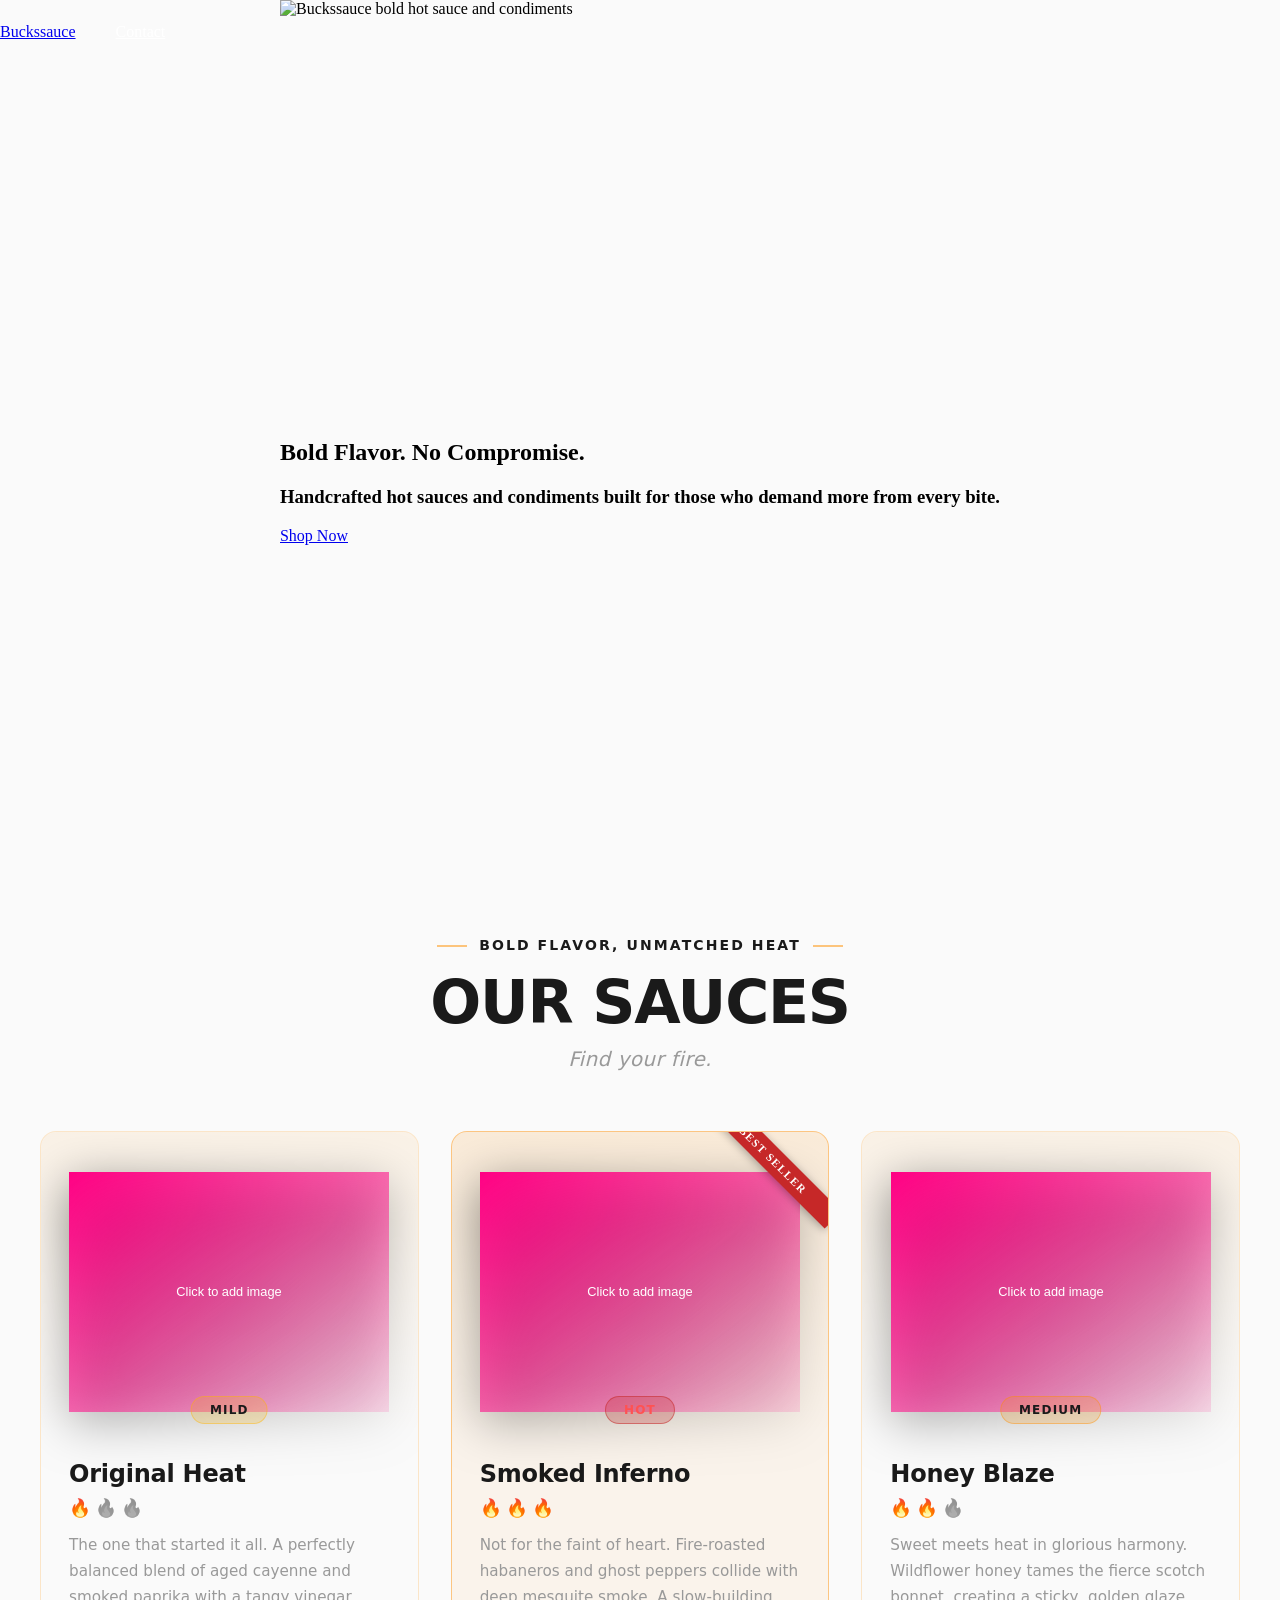
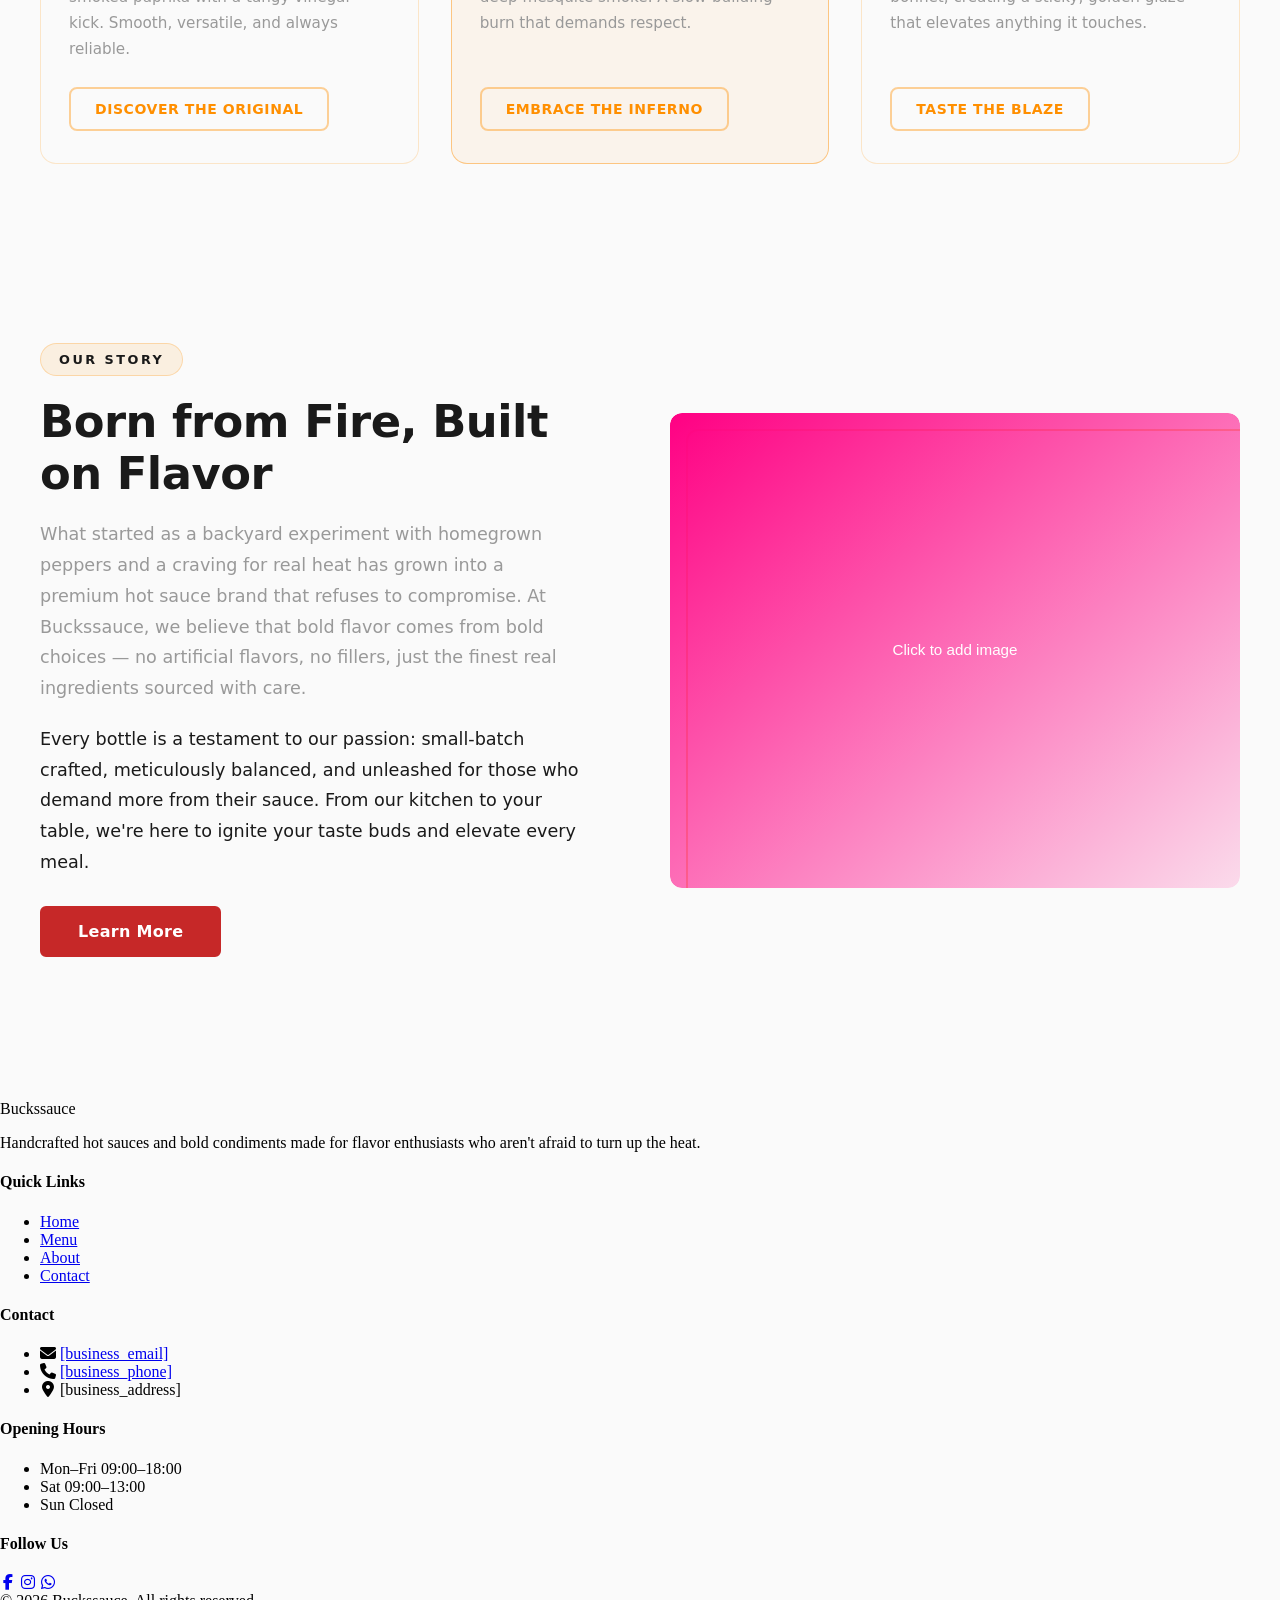
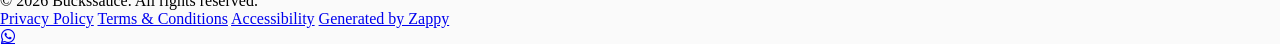
==== commit e9e3092c: "Background sync: Progressive GitHub Sync" ====
--- a/public/index.html
+++ b/public/index.html
@@ -1 +1 @@
-<!doctype html><html lang="en"><head><meta charset="UTF-8"><meta content="width=device-width,initial-scale=1" name="viewport"><meta content="index, follow" name="robots"><title>Unleash Bold Flavor — Buckssauce</title><meta content="Discover Buckssauce, the hot sauce brand that brings fearless flavor to every bite. Explore our lineup of bold, handcrafted sauces and turn up the heat on your meals. Shop now." name="description"><meta content="Buckssauce, bold hot sauce, handcrafted condiments, flavorful sauces, premium hot sauce" name="keywords"><script>!function(){"use strict";var t="8fde7d18-1f36-472e-ba07-775979685865",e="https://api.zappy5.com/api/analytics/track",a=18e5,n=2592e6,o=!0,i=!0,r=!0;var s=function(){var e="zappy_visitor_"+t,a=null;try{if(a=localStorage.getItem(e)){var o=JSON.parse(a),i=Date.now();if(i-o.created<n)return o.lastSeen=i,localStorage.setItem(e,JSON.stringify(o)),o.id}}catch(t){console.warn("Zappy Analytics: LocalStorage not available")}var r="zv_"+Date.now()+"_"+Math.random().toString(36).substr(2,9);try{localStorage.setItem(e,JSON.stringify({id:r,created:Date.now(),lastSeen:Date.now()}))}catch(t){}return r}(),c=function(){var e="zappy_session_"+t,n=null;try{if(n=sessionStorage.getItem(e)){var o=JSON.parse(n),i=Date.now();if(i-o.timestamp<a)return o.timestamp=i,sessionStorage.setItem(e,JSON.stringify(o)),o.id}}catch(t){console.warn("Zappy Analytics: SessionStorage not available")}var r="zs_"+Date.now()+"_"+Math.random().toString(36).substr(2,9);try{sessionStorage.setItem(e,JSON.stringify({id:r,timestamp:Date.now()}))}catch(t){}return r}();function l(a,n){n=n||{};var o={website_id:t,event_type:a,page_path:window.location.pathname,referrer:document.referrer||"direct",visitor_id:s,session_id:c,metadata:n};if(navigator.sendBeacon){var i=new Blob([JSON.stringify(o)],{type:"application/json"});navigator.sendBeacon(e,i)}else fetch(e,{method:"POST",headers:{"Content-Type":"application/json"},body:JSON.stringify(o),keepalive:!0}).catch(function(t){console.warn("Zappy Analytics: Failed to track event",t)})}o&&l("pageview",{title:document.title,url:window.location.href}),i&&document.addEventListener("click",function(t){var e=t.target;if("BUTTON"===e.tagName||e.closest("button")){var a="BUTTON"===e.tagName?e:e.closest("button");l("click",{element:"button",text:a.textContent.trim().substring(0,100),id:a.id||null,class:a.className||null})}else if("A"===e.tagName||e.closest("a")){var n="A"===e.tagName?e:e.closest("a");l("navigation",{element:"link",text:n.textContent.trim().substring(0,100),href:n.href,external:n.hostname!==window.location.hostname})}},!0),r&&document.addEventListener("submit",function(t){var e=t.target;l("form_submit",{form_id:e.id||null,form_name:e.name||null,form_action:e.action||null,form_method:e.method||"GET"})},!0);var d=Date.now();window.addEventListener("beforeunload",function(){l("page_unload",{time_on_page:Math.floor((Date.now()-d)/1e3),page_path:window.location.pathname})}),window.zappyAnalytics={track:l,getVisitorId:function(){return s},getSessionId:function(){return c}}}()</script><meta content="Unleash Bold Flavor — Buckssauce" property="og:title"><meta content="Discover Buckssauce, the hot sauce brand that brings fearless flavor to every bite. Explore our lineup of bold, handcrafted sauces and turn up the heat on your meals. Shop now." property="og:description"><meta content="summary_large_image" name="twitter:card"><meta content="Unleash Bold Flavor — Buckssauce" name="twitter:title"><meta content="Discover Buckssauce, the hot sauce brand that brings fearless flavor to every bite. Explore our lineup of bold, handcrafted sauces and turn up the heat on your meals. Shop now." name="twitter:description"><meta content="website" property="og:type"><meta content="en_US" property="og:locale"><style>.skip-link{position:absolute;top:0;left:0;transform:translateY(-200%);padding:12px 18px;background:var(--bg-dark,#1a1a1a);color:var(--text-light,#fff);font-weight:600;border-radius:0 0 8px 0;z-index:10000}.skip-link:focus{transform:none;outline:2px solid var(--ring,#fff);outline-offset:2px}:focus-visible{outline:2px solid var(--ring,currentColor);outline-offset:3px}</style><link href="/assets/favicon.ico" rel="icon" type="image/x-icon"><link href="/assets/favicon-16x16.png" rel="icon" type="image/png" sizes="16x16"><link href="/assets/favicon-32x32.png" rel="icon" type="image/png" sizes="32x32"><link href="/assets/favicon-48x48.png" rel="icon" type="image/png" sizes="48x48"><link href="/assets/favicon-192x192.png" rel="icon" type="image/png" sizes="192x192"><link href="/assets/favicon-512x512.png" rel="icon" type="image/png" sizes="512x512"><link href="/assets/apple-touch-icon.png" rel="apple-touch-icon"><link href="https://cdn.jsdelivr.net/npm/vanilla-cookieconsent@3/dist/cookieconsent.css" rel="stylesheet"><style id="zappy-critical-above-fold-css">html{box-sizing:border-box;-webkit-text-size-adjust:100%}*,::after,::before{box-sizing:inherit}body{margin:0;min-width:320px;overflow-x:clip}img,svg,video{max-width:100%;height:auto}main{display:block}.container{width:min(100% - 32px,1200px);margin-inline:auto}.navbar,header .navbar,header[role=banner],nav.navbar{position:relative;z-index:1000;width:100%}.nav-container,.navbar .container{display:flex;align-items:center;justify-content:space-between;min-height:64px}.logo,.logo-link img{display:block;width:35px;height:35px;object-fit:contain}#navMenu,.nav-menu{list-style:none}.fa,.fa-brands,.fa-regular,.fa-solid,.fab,.far,.fas{display:inline-block;min-width:1em;text-align:center}html:not(#zappy-noop) .navbar:has(.nav-ecommerce-icons)>.phone-header-btn,html:not(#zappy-noop)[data-zappy-site-type=ecommerce] .phone-header-btn{display:none!important;visibility:hidden!important;width:0!important;height:0!important;pointer-events:none!important}.zappy-preview-empty-store-cta{display:none!important;visibility:hidden!important;height:0!important;max-height:0!important;overflow:hidden!important;margin:0!important;padding:0!important;border:0!important;box-shadow:none!important}.hero-section,.index-hero-section,section[class*=hero]{position:relative;overflow:hidden;min-height:560px}.hero-bg-image,.hero-bg-wrapper,section[class*=hero] [class*=hero-bg]{position:absolute;inset:0;width:100%;height:100%}.hero-bg-image img,.hero-bg-wrapper img,section[class*=hero] [data-hero-bg],section[class*=hero] img[data-hero-background=true]{width:100%!important;height:100%!important;object-fit:cover!important;display:block}.hero-content,section[class*=hero] .container{position:relative;z-index:2}@media(max-width:768px){:root{--header-height:72px;--total-header-height:72px;--zappy-mobile-menu-top:72px}html[data-zappy-site-type=ecommerce] body{padding-top:var(--total-header-height,72px)}html[data-zappy-site-type=ecommerce] body>.navbar:not(.zappy-catalog-menu),html[data-zappy-site-type=ecommerce] body>nav.navbar{position:fixed!important;top:0;left:0;right:0;z-index:100000;width:100%;margin-bottom:0}.zappy-catalog-menu{position:fixed;top:var(--header-height,72px);left:0;right:0;z-index:99999}.nav-container,.navbar .container{min-height:60px}#navMenu,.nav-menu{max-width:100vw;overflow-x:hidden}.hero-section,.index-hero-section,section[class*=hero]{min-height:100svh}.hero-bg-image,.hero-bg-wrapper,.hero-scrim{min-height:100svh}}</style><link href="/styles.css" rel="preload" as="style"><link href="/styles.css" rel="stylesheet" media="print" onload='this.media="all"'><noscript><link href="/styles.css" rel="stylesheet"></noscript><script>window.ZAPPY_WEBSITE_ID="8fde7d18-1f36-472e-ba07-775979685865",window.ZAPPY_API_BASE="https://api.zappy5.com"</script><link href="/assets/image-1783958249085-rxr5fx.webp?v=1783958249085" rel="preload" as="image" fetchpriority="high"><style id="zappy-dropdown-submenu-styles">#navMenu li:has(.sub-menu),.nav-menu li:has(.sub-menu),.navbar li:has(.sub-menu),nav li:has(.sub-menu){position:relative}#navMenu .sub-menu,.nav-menu .sub-menu,.navbar .sub-menu,nav .sub-menu{display:block!important;position:absolute!important;top:100%;left:0;min-width:220px;border-radius:8px;box-shadow:0 8px 25px rgba(0,0,0,.15);padding:8px 0;opacity:0;visibility:hidden;transform:translateY(10px);transition:all .3s ease;z-index:1000;list-style:none;pointer-events:none}#navMenu li:hover>.sub-menu,.nav-menu li:hover>.sub-menu,.navbar li:hover>.sub-menu,nav li:hover>.sub-menu{opacity:1!important;visibility:visible!important;transform:translateY(0)!important;pointer-events:auto!important}.sub-menu li{list-style:none;margin:0;padding:0}.sub-menu a{display:block!important;padding:10px 16px!important;color:var(--text-dark,#333)!important;font-weight:500;text-decoration:none;white-space:nowrap;transition:background-color .2s}.sub-menu .zappy-nav-child>a{padding-left:28px!important;font-size:.9em!important;opacity:.85!important}[dir=rtl] .sub-menu .zappy-nav-child>a,html[lang=ar] .sub-menu .zappy-nav-child>a,html[lang=he] .sub-menu .zappy-nav-child>a{padding-left:10px!important;padding-right:28px!important}.sub-menu .zappy-nav-parent>a{font-weight:600!important}.sub-menu a:hover{background-color:#f5f5f5}[dir=rtl] .nav-menu .sub-menu,[dir=rtl] .navbar .sub-menu,[dir=rtl] nav .sub-menu,html[lang=ar] .nav-menu .sub-menu,html[lang=ar] .navbar .sub-menu,html[lang=ar] nav .sub-menu,html[lang=he] .nav-menu .sub-menu,html[lang=he] .navbar .sub-menu,html[lang=he] nav .sub-menu{left:auto!important;right:0!important}.sub-menu:empty,.sub-menu:not(:has(li)):not(:has(> a)),.sub-menu:not(:has(li:not(.zappy-hidden-menu-item))):not(:has(> a)){display:none!important;opacity:0!important;visibility:hidden!important;pointer-events:none!important}li:has(.menu-group-title):hover>.sub-menu{opacity:1!important;visibility:visible!important;transform:translateY(0)!important;pointer-events:auto!important}#navMenu>li>.menu-group-title,.nav-menu>li>.menu-group-title{display:inline-block;padding:.5rem 1rem;cursor:default;user-select:none}@media (max-width:768px){#navMenu .sub-menu,.nav-menu .sub-menu,.navbar .sub-menu,nav .sub-menu{position:static!important;transform:none!important;box-shadow:none!important;background:0 0!important;max-height:0;overflow:hidden;opacity:0;visibility:hidden;transition:max-height .3s ease,opacity .3s ease;padding:0!important;border-radius:0!important}#navMenu .sub-menu.mobile-expanded,.nav-menu .sub-menu.mobile-expanded,.navbar .sub-menu.mobile-expanded{max-height:none!important;overflow-y:visible!important;opacity:1!important;visibility:visible!important;padding:8px 0 8px 16px!important}[dir=rtl] .sub-menu.mobile-expanded,html[lang=he] .sub-menu.mobile-expanded{padding:8px 16px 8px 0!important}#navMenu li:hover>.sub-menu,.nav-menu li:hover>.sub-menu,.navbar li:hover>.sub-menu,nav li:hover>.sub-menu{opacity:0;visibility:hidden;pointer-events:none}#navMenu li>.sub-menu.mobile-expanded,.nav-menu li>.sub-menu.mobile-expanded,.navbar li>.sub-menu.mobile-expanded,nav li>.sub-menu.mobile-expanded{opacity:1!important;visibility:visible!important;pointer-events:auto!important}#navMenu li:has(.sub-menu),.nav-menu li:has(.sub-menu),.navbar li:has(.sub-menu),nav li:has(.sub-menu){display:flex!important;flex-wrap:wrap!important;align-items:center!important;position:relative!important;min-height:44px!important}#navMenu li:has(.sub-menu)>a,.nav-menu li:has(.sub-menu)>a,.navbar li:has(.sub-menu)>a,nav li:has(.sub-menu)>a{flex:1!important;min-width:0!important}#navMenu li:has(.sub-menu)>.menu-group-title,.nav-menu li:has(.sub-menu)>.menu-group-title,.navbar li:has(.sub-menu)>.menu-group-title,nav li:has(.sub-menu)>.menu-group-title{flex:1!important;min-width:0!important;padding:0!important;line-height:inherit!important}#navMenu li:has(.sub-menu)>.sub-menu,.nav-menu li:has(.sub-menu)>.sub-menu,.navbar li:has(.sub-menu)>.sub-menu,nav li:has(.sub-menu)>.sub-menu{flex-basis:100%!important;width:100%!important}#navMenu li:has(.sub-menu)>a [class*=arrow],#navMenu li:has(.sub-menu)>a [class*=chevron],.nav-menu li:has(.sub-menu)>a .fa-angle-down,.nav-menu li:has(.sub-menu)>a .fa-chevron-down,.nav-menu li:has(.sub-menu)>a [class*=arrow],.nav-menu li:has(.sub-menu)>a [class*=chevron],nav li:has(.sub-menu)>a [class*=arrow],nav li:has(.sub-menu)>a [class*=chevron]{display:none!important;visibility:hidden!important}.mobile-submenu-toggle{display:flex!important;align-items:center!important;justify-content:center!important;width:44px!important;height:auto!important;background:0 0!important;border:none!important;cursor:pointer!important;color:var(--text-dark)!important;position:static!important;flex-shrink:0!important;align-self:stretch!important;z-index:2!important;padding:0!important;margin:0!important}.mobile-submenu-toggle::after{content:''!important;width:0!important;height:0!important;border-left:6px solid transparent!important;border-right:6px solid transparent!important;border-top:7px solid currentColor!important;transition:transform .3s ease!important}.mobile-submenu-toggle.expanded::after{transform:rotate(180deg)!important}.sub-menu a{padding:10px 0!important;display:block!important;color:var(--text-dark)!important;white-space:normal!important}.sub-menu .zappy-nav-child>a{padding-left:28px!important;font-size:.9em!important;opacity:.85!important}[dir=rtl] .sub-menu .zappy-nav-child>a,html[lang=ar] .sub-menu .zappy-nav-child>a,html[lang=he] .sub-menu .zappy-nav-child>a{padding-left:0!important;padding-right:28px!important}.sub-menu .zappy-nav-parent>a{font-weight:600!important}#navMenu.active,.nav-menu.active{max-width:100vw!important;overflow-x:hidden!important;box-sizing:border-box!important}.navbar .sub-menu li a,.zappy-products-dropdown .sub-menu a,nav.navbar .sub-menu li a{color:var(--text-dark)!important}}@media (min-width:769px){.mobile-submenu-toggle{display:none!important}}</style><style id="zappy-widget-visibility">html[dir=rtl] .whatsapp-float{right:20px!important;left:auto!important}html:not([dir]) .whatsapp-float,html[dir=ltr] .whatsapp-float{left:20px!important;right:auto!important}html[dir=rtl] #mic-access-tool-general-button,html[dir=rtl] #mic-init-access-tool #mic-access-tool-general-button,html[dir=rtl] #mic-init-access-tool .mic-access-tool-general-button,html[dir=rtl] ._access-icon,html[dir=rtl] .mic-access-tool-general-button{left:20px!important;right:auto!important}html:not([dir]) #mic-access-tool-general-button,html:not([dir]) #mic-init-access-tool #mic-access-tool-general-button,html:not([dir]) #mic-init-access-tool .mic-access-tool-general-button,html:not([dir]) ._access-icon,html:not([dir]) .mic-access-tool-general-button,html[dir=ltr] #mic-access-tool-general-button,html[dir=ltr] #mic-init-access-tool #mic-access-tool-general-button,html[dir=ltr] #mic-init-access-tool .mic-access-tool-general-button,html[dir=ltr] ._access-icon,html[dir=ltr] .mic-access-tool-general-button{right:20px!important;left:auto!important}@media (max-width:768px){.whatsapp-float{display:flex!important}}@media (min-width:769px){.whatsapp-float{display:flex!important}}@media (max-width:768px){#mic-access-tool-general-button,#mic-init-access-tool #mic-access-tool-general-button,#mic-init-access-tool .mic-access-tool-general-button,._access-icon,.mic-access-tool-general-button{display:flex!important;visibility:visible!important;opacity:1!important;pointer-events:auto!important}#mic-access-tool-box.opened-mic-access-tool,#mic-init-access-tool #mic-access-tool-box.opened-mic-access-tool,.mic-access-tool-box.opened-mic-access-tool{visibility:visible!important;opacity:1!important;pointer-events:auto!important}}@media (min-width:769px){#mic-access-tool-general-button,#mic-init-access-tool #mic-access-tool-general-button,#mic-init-access-tool .mic-access-tool-general-button,._access-icon,.mic-access-tool-general-button{display:flex!important;visibility:visible!important;opacity:1!important;pointer-events:auto!important}#mic-access-tool-box.opened-mic-access-tool,#mic-init-access-tool #mic-access-tool-box.opened-mic-access-tool,.mic-access-tool-box.opened-mic-access-tool{visibility:visible!important;opacity:1!important;pointer-events:auto!important}}</style></head><body><a href="#main" class="skip-link">Skip to main content</a><nav class="navbar"><button aria-label="Menu" class="mobile-toggle" id="mobileToggle"><svg fill="none" height="24" viewBox="0 0 24 24" width="24" class="hamburger-icon" style="display:block !important"><path d="M3 12h18M3 6h18M3 18h18" stroke="currentColor" stroke-linecap="round" stroke-width="2"></path></svg> <svg fill="none" height="24" viewBox="0 0 24 24" width="24" class="close-icon" style="display:none !important"><path d="M18 6L6 18M6 6l12 12" stroke="currentColor" stroke-linecap="round" stroke-width="2"></path></svg></button> <button aria-label="Call" class="phone-header-btn" data-phone="[business_phone]"><svg fill="currentColor" height="20" viewBox="0 0 24 24" width="20"><path d="M22 16.92v3a2 2 0 0 1-2.18 2 19.79 19.79 0 0 1-8.63-3.07 19.5 19.5 0 0 1-6-6 19.79 19.79 0 0 1-3.07-8.67A2 2 0 0 1 4.11 2h3a2 2 0 0 1 2 1.72 12.84 12.84 0 0 0 .7 2.81 2 2 0 0 1-.45 2.11L8.09 9.91a16 16 0 0 0 6 6l1.27-1.27a2 2 0 0 1 2.11-.45 12.84 12.84 0 0 0 2.81.7A2 2 0 0 1 22 16.92z"></path></svg></button><div class="nav-container"><div class="nav-brand"><a href="/" class="logo-link"><span class="logo-text">Buckssauce</span></a></div><ul class="nav-menu" id="navMenu"><li class="mobile-contact-link nav-cta-mobile-item"><a href="#cta" class="nav-cta-btn">Contact</a></li></ul><div class="nav-cta-container"><a href="#cta" class="nav-cta-btn">Contact</a></div></div></nav><script>window.addEventListener("load",function(){const e=document.querySelector(".navbar, nav, header");if(!e)return void console.log("[Navbar] Navbar element not found");let t=document.getElementById("mobileToggle")||document.querySelector(".mobile-toggle")||document.querySelector(".hamburger")||document.querySelector(".hamburger-menu")||document.querySelector(".menu-toggle")||document.querySelector(".burger-menu")||document.querySelector('[aria-label="Menu"]')||document.querySelector('[aria-label="תפריט"]');const o=document.querySelector(".phone-header-btn"),n=window.getComputedStyle(e);let r=n.backgroundColor;if(console.log("[Navbar] Initial navbar background:",r),"transparent"===r||"rgba(0, 0, 0, 0)"===r||r.startsWith("rgba")&&r.includes(", 0)")){const e=n.backgroundImage;if(e&&"none"!==e)console.log("[Navbar] Navbar has background image/gradient, using dark text"),r="rgb(240, 240, 240)";else{const e=window.getComputedStyle(document.body).backgroundColor;console.log("[Navbar] Navbar transparent, using body background:",e),r=e}}const a=r.match(/\d+/g);if(a&&a.length>=3){const e=(.299*parseInt(a[0])+.587*parseInt(a[1])+.114*parseInt(a[2]))/255;console.log("[Navbar] Mobile button colors preserved from Claude CSS (luminance:",e.toFixed(2)+")");const n=document.createElement("style");n.id="zappy-mobile-nav-fix";document.documentElement.lang;document.documentElement.dir,n.textContent='\n        /* Hide mobile buttons on desktop, show only on mobile */\n        @media (min-width: 769px) {\n          .mobile-toggle,\n          .phone-header-btn {\n            display: none !important;\n          }\n        }\n        \n        /* Show and position mobile buttons correctly on mobile */\n        @media (max-width: 768px) {\n          .navbar,\n          nav.navbar {\n            min-height: 70px !important;\n          }\n\n          .mobile-toggle,\n          .phone-header-btn {\n            position: absolute !important;\n            top: 0 !important;\n            bottom: 0 !important;\n            margin-top: auto !important;\n            margin-bottom: auto !important;\n            transform: none !important;\n            z-index: 1001 !important;\n            display: flex !important;\n            align-items: center !important;\n            justify-content: center !important;\n            width: 36px !important;\n            height: 36px !important;\n            border-radius: 50% !important;\n            border: none !important;\n            cursor: pointer !important;\n            padding: 6px !important;\n            background: none !important;\n            color: var(--nav-text, var(--text-dark)) !important;\n            touch-action: manipulation !important;\n            -webkit-tap-highlight-color: transparent !important;\n          }\n\n          html[data-zappy-site-type="ecommerce"] .phone-header-btn,\n          body[data-zappy-site-type="ecommerce"] .phone-header-btn,\n          html[data-zappy-site-type="ecommerce"] header .phone-header-btn,\n          html[data-zappy-site-type="ecommerce"] nav .phone-header-btn {\n            display: none !important;\n            visibility: hidden !important;\n            width: 0 !important;\n            height: 0 !important;\n            min-width: 0 !important;\n            overflow: hidden !important;\n          }\n          \n          /* LTR positioning (default): hamburger LEFT, phone RIGHT */\n          html:not([dir="rtl"]):not([lang="he"]):not([lang="ar"]) .mobile-toggle,\n          html[dir="ltr"] .mobile-toggle {\n            left: 12px !important;\n            right: auto !important;\n          }\n          html:not([dir="rtl"]):not([lang="he"]):not([lang="ar"]) .phone-header-btn,\n          html[dir="ltr"] .phone-header-btn {\n            right: 12px !important;\n            left: auto !important;\n          }\n          \n          /* RTL positioning: hamburger RIGHT, phone LEFT */\n          html[dir="rtl"] .mobile-toggle,\n          html[lang="he"] .mobile-toggle,\n          html[lang="ar"] .mobile-toggle {\n            right: 12px !important;\n            left: auto !important;\n          }\n          html[dir="rtl"] .phone-header-btn,\n          html[lang="he"] .phone-header-btn,\n          html[lang="ar"] .phone-header-btn {\n            left: 12px !important;\n            right: auto !important;\n          }\n          \n          /* CRITICAL: Ensure nav-container has min-height on mobile */\n          /* All children are positioned absolutely/fixed on mobile, so height:auto collapses to 0 */\n          .nav-container {\n            min-height: 70px !important;\n            position: relative !important;\n          }\n          \n          /* Ensure SVG icons are properly sized and inherit color */\n          .mobile-toggle svg,\n          .phone-header-btn svg {\n            width: 24px !important;\n            height: 24px !important;\n            /* Don\'t force display - let JavaScript control hamburger/close toggle */\n          }\n          \n          /* Reset nav-cta-container on mobile - remove desktop box-shadow/padding */\n          /* that creates a visible ghost box when CTA button is hidden */\n          .nav-cta-container {\n            box-shadow: none !important;\n            padding: 0 !important;\n          }\n          \n          /* Hide nav-cta-container entirely on mobile when there\'s no lang-switcher */\n          /* (only the CTA button is inside, and it\'s hidden on mobile) */\n          .nav-cta-container:not(:has(.lang-switcher)) {\n            display: none !important;\n          }\n          \n          /* CRITICAL: Prevent hero image fade gradient from bleeding over headline text */\n          /* The .image-fade-gradient has bottom: -30px (extends below parent) */\n          /* On mobile stacked layout, this overlaps the h1 text below the image */\n          .hero-image-column {\n            overflow: hidden !important;\n          }\n          .image-fade-gradient {\n            bottom: 0 !important;\n          }\n          \n          /* Hide desktop language switcher on mobile - hamburger menu handles it */\n          /* High specificity to override stored CSS */\n          .lang-switcher,\n          .nav-cta-container .lang-switcher,\n          .nav-container .lang-switcher,\n          .navbar .lang-switcher,\n          .navbar .nav-cta-container .lang-switcher {\n            display: none !important;\n          }\n        }\n      ';const r=document.getElementById("zappy-mobile-nav-fix");r&&r.remove(),document.head.appendChild(n),console.log("[Navbar] Critical CSS injected for mobile nav positioning");const i=window.innerWidth<=768;if(t){const e=t.querySelector(".hamburger-icon"),o=t.querySelector(".close-icon");e&&(e.style.setProperty("width","24px","important"),e.style.setProperty("height","24px","important"),e.style.setProperty("display","block","important")),o&&(o.style.setProperty("width","24px","important"),o.style.setProperty("height","24px","important"),o.style.setProperty("display","none","important")),i?(t.style.setProperty("position","absolute","important"),t.style.setProperty("top","0","important"),t.style.setProperty("bottom","0","important"),t.style.setProperty("margin-top","auto","important"),t.style.setProperty("margin-bottom","auto","important"),t.style.setProperty("transform","none","important"),t.style.setProperty("z-index","1001","important"),t.style.removeProperty("left"),t.style.removeProperty("right"),console.log("[Navbar] Mobile toggle positioning applied (mobile viewport)")):(t.style.removeProperty("position"),t.style.removeProperty("top"),t.style.removeProperty("transform"),t.style.removeProperty("z-index"),t.style.removeProperty("left"),t.style.removeProperty("right"),console.log("[Navbar] Desktop viewport - cleared mobile toggle inline positioning"))}if(o){const e=o.querySelector("svg");e&&(e.style.width="24px",e.style.height="24px",e.setAttribute("width","24"),e.setAttribute("height","24")),i?(o.style.setProperty("position","absolute","important"),o.style.setProperty("top","0","important"),o.style.setProperty("bottom","0","important"),o.style.setProperty("margin-top","auto","important"),o.style.setProperty("margin-bottom","auto","important"),o.style.setProperty("transform","none","important"),o.style.setProperty("z-index","1001","important"),o.style.removeProperty("left"),o.style.removeProperty("right"),console.log("[Navbar] Phone button positioning applied (mobile viewport)")):(o.style.removeProperty("position"),o.style.removeProperty("top"),o.style.removeProperty("transform"),o.style.removeProperty("z-index"),o.style.removeProperty("left"),o.style.removeProperty("right"),console.log("[Navbar] Desktop viewport - cleared phone button inline positioning"))}}else console.log("[Navbar] Could not parse background color:",r);t=document.getElementById("mobileToggle")||document.querySelector(".mobile-toggle")||document.querySelector(".hamburger")||document.querySelector(".hamburger-menu")||document.querySelector(".menu-toggle")||document.querySelector(".burger-menu")||document.querySelector('[aria-label="Menu"]')||document.querySelector('[aria-label="תפריט"]');const i=document.getElementById("navMenu")||document.querySelector(".nav-menu")||document.querySelector(".nav-links")||document.querySelector("nav ul:not(.submenu)");if(!t||!i)return void console.log("[Navbar] Mobile toggle or menu not found:",{toggle:!!t,menu:!!i});i.id||(i.id="navMenu"),console.log("[Navbar] Initializing mobile menu...");const l=t.cloneNode(!0);t.parentNode.replaceChild(l,t);var s=0;function p(e){var t=Date.now();t-s<300||(s=t,function(e){e.preventDefault(),e.stopPropagation();const t=l.querySelector(".hamburger-icon"),o=l.querySelector(".close-icon");i.classList.contains("active")?(i.classList.remove("active"),t&&t.style.setProperty("display","block","important"),o&&o.style.setProperty("display","none","important"),document.body.style.overflow="",document.body.classList.remove("menu-open"),console.log("[Navbar] Menu closed")):(i.classList.add("active"),t&&t.style.setProperty("display","none","important"),o&&o.style.setProperty("display","block","important"),document.body.style.overflow="hidden",document.body.classList.add("menu-open"),console.log("[Navbar] Menu opened"))}(e))}l.addEventListener("click",p),l.addEventListener("touchend",p),document.addEventListener("keydown",function(e){if(("Escape"===e.key||"Esc"===e.key)&&i.classList.contains("active")){const e=l.querySelector(".hamburger-icon"),t=l.querySelector(".close-icon");i.classList.remove("active"),e&&e.style.setProperty("display","block","important"),t&&t.style.setProperty("display","none","important"),document.body.style.overflow="",document.body.classList.remove("menu-open"),console.log("[Navbar] Menu closed (Escape)")}}),i.querySelectorAll("a").forEach(function(e){e.addEventListener("click",function(){if("#"===this.getAttribute("href"))return;const e=l.querySelector(".hamburger-icon"),t=l.querySelector(".close-icon");i.classList.remove("active"),e&&e.style.setProperty("display","block","important"),t&&t.style.setProperty("display","none","important"),document.body.style.overflow="",document.body.classList.remove("menu-open"),console.log("[Navbar] Menu closed (link clicked)")})});var m=i.querySelectorAll(".dropdown-toggle");m.forEach(function(e){e.addEventListener("click",function(e){e.preventDefault(),e.stopPropagation();var t=this.closest(".nav-dropdown");t&&(t.parentNode.querySelectorAll(".nav-dropdown.open").forEach(function(e){e!==t&&e.classList.remove("open")}),t.classList.toggle("open"),console.log("[Navbar] Dropdown toggled:",t.classList.contains("open")?"open":"closed"))})}),document.addEventListener("click",function(e){e.target.closest(".nav-dropdown")||document.querySelectorAll(".nav-dropdown.open").forEach(function(e){e.classList.remove("open")})}),console.log("[Navbar] Dropdown handlers initialized for "+m.length+" dropdowns"),o&&o.addEventListener("click",function(){const e=document.querySelectorAll('a[href^="tel:"]'),t=e.length>0?e[0].getAttribute("href").replace("tel:",""):"[business_phone]";window.location.href="tel:"+t,console.log("[Navbar] Phone button clicked")}),console.log("[Navbar] Mobile menu initialized successfully")})</script><main id="main"><section class="home-hero-section" data-band-index="0" data-hero-type="fullscreen-scrim" data-layout-spec="Home-hero" id="hero"><div class="hero-bg-wrapper"><img alt="Buckssauce bold hot sauce and condiments" class="hero-bg-img" data-context="Bold overhead flat-lay of artisan hot sauce bottles from Buckssauce brand on a dark rustic wooden surface with scattered chili peppers, garlic, and spices, dramatic moody food photography lighting, rich warm tones" data-placeholder="home-hero-image-1" decoding="async" fetchpriority="high" loading="eager" src="/assets/image-1783958249085-rxr5fx.webp?v=1783958249085" data-hero-bg="true" height="600" width="1200"><div class="hero-scrim" aria-hidden="true"></div></div><div class="hero-content-wrapper"><div class="hero-content"><h1 class="hero-headline">Bold Flavor. No Compromise.</h1><h3 class="hero-subheadline">Handcrafted hot sauces and condiments built for those who demand more from every bite.</h3><a href="/shop" class="hero-cta-btn">Shop Now</a></div></div></section><section class="bs-sauces-section" aria-labelledby="bs-sauces-heading"><div class="bs-sauces-container"><div class="bs-sauces-header"><span class="bs-sauces-eyebrow">Bold Flavor, Unmatched Heat</span><h2 class="bs-sauces-heading" id="bs-sauces-heading">Our Sauces</h2><p class="bs-sauces-subheading">Find your fire.</p></div><div class="bs-sauces-grid"><article class="bs-sauce-card"><div class="bs-sauce-card-inner"><div class="bs-sauce-image-wrapper"><img alt="Original Heat hot sauce bottle" class="bs-sauce-image" data-context="Buckssauce Original Heat hot sauce bottle with bold red label and flames, rustic dark background, masculine food brand aesthetic, warm amber lighting" data-placeholder="sauce-original-heat" decoding="async" fetchpriority="low" loading="lazy" src="data:image/svg+xml,%3Csvg xmlns=%27http://www.w3.org/2000/svg%27 width=%27400%27 height=%27300%27%3E%3Cdefs%3E%3ClinearGradient id=%27grad%27 x1=%270%25%27 y1=%270%25%27 x2=%27100%25%27 y2=%27100%25%27%3E%3Cstop offset=%270%25%27 style=%27stop-color:%23FF0083;stop-opacity:1%27 /%3E%3Cstop offset=%27100%25%27 style=%27stop-color:%23FF008320;stop-opacity:1%27 /%3E%3C/linearGradient%3E%3C/defs%3E%3Crect width=%27100%25%27 height=%27100%25%27 fill=%27url(%23grad)%27/%3E%3Ctext x=%2750%25%27 y=%2750%25%27 font-family=%27Arial, sans-serif%27 font-size=%2716%27 fill=%27white%27 text-anchor=%27middle%27 dy=%27.3em%27 font-weight=%27500%27%3EClick%20to%20add%20image%3C/text%3E%3C/svg%3E"> <span class="bs-heat-badge bs-heat-mild">Mild</span></div><div class="bs-sauce-content"><h3 class="bs-sauce-name">Original Heat</h3><div class="bs-heat-meter" aria-label="Heat level: 1 out of 3 flames"><span class="bs-flame bs-flame-active" aria-hidden="true">🔥</span> <span class="bs-flame bs-flame-inactive" aria-hidden="true">🔥</span> <span class="bs-flame bs-flame-inactive" aria-hidden="true">🔥</span></div><p class="bs-sauce-description">The one that started it all. A perfectly balanced blend of aged cayenne and smoked paprika with a tangy vinegar kick. Smooth, versatile, and always reliable.</p><a href="#" class="bs-sauce-btn" aria-label="Learn more about Original Heat">Discover the Original</a></div></div></article><article class="bs-sauce-card bs-sauce-card-featured"><div class="bs-sauce-card-inner"><div class="bs-sauce-image-wrapper"><img alt="Smoked Inferno hot sauce bottle" class="bs-sauce-image" data-context="Buckssauce Smoked Inferno hot sauce bottle with dark label and smoke wisps, fiery ember glow, rustic dark background, intense masculine branding" data-placeholder="sauce-smoked-inferno" decoding="async" fetchpriority="low" loading="lazy" src="data:image/svg+xml,%3Csvg xmlns=%27http://www.w3.org/2000/svg%27 width=%27400%27 height=%27300%27%3E%3Cdefs%3E%3ClinearGradient id=%27grad%27 x1=%270%25%27 y1=%270%25%27 x2=%27100%25%27 y2=%27100%25%27%3E%3Cstop offset=%270%25%27 style=%27stop-color:%23FF0083;stop-opacity:1%27 /%3E%3Cstop offset=%27100%25%27 style=%27stop-color:%23FF008320;stop-opacity:1%27 /%3E%3C/linearGradient%3E%3C/defs%3E%3Crect width=%27100%25%27 height=%27100%25%27 fill=%27url(%23grad)%27/%3E%3Ctext x=%2750%25%27 y=%2750%25%27 font-family=%27Arial, sans-serif%27 font-size=%2716%27 fill=%27white%27 text-anchor=%27middle%27 dy=%27.3em%27 font-weight=%27500%27%3EClick%20to%20add%20image%3C/text%3E%3C/svg%3E"> <span class="bs-heat-badge bs-heat-hot">Hot</span></div><div class="bs-sauce-content"><h3 class="bs-sauce-name">Smoked Inferno</h3><div class="bs-heat-meter" aria-label="Heat level: 3 out of 3 flames"><span class="bs-flame bs-flame-active" aria-hidden="true">🔥</span> <span class="bs-flame bs-flame-active" aria-hidden="true">🔥</span> <span class="bs-flame bs-flame-active" aria-hidden="true">🔥</span></div><p class="bs-sauce-description">Not for the faint of heart. Fire-roasted habaneros and ghost peppers collide with deep mesquite smoke. A slow-building burn that demands respect.</p><a href="#" class="bs-sauce-btn" aria-label="Learn more about Smoked Inferno">Embrace the Inferno</a></div></div></article><article class="bs-sauce-card"><div class="bs-sauce-card-inner"><div class="bs-sauce-image-wrapper"><img alt="Honey Blaze hot sauce bottle" class="bs-sauce-image" data-context="Buckssauce Honey Blaze hot sauce bottle with golden amber label and honey drip, warm rustic background, sweet heat aesthetic, bold masculine branding" data-placeholder="sauce-honey-blaze" decoding="async" fetchpriority="low" loading="lazy" src="data:image/svg+xml,%3Csvg xmlns=%27http://www.w3.org/2000/svg%27 width=%27400%27 height=%27300%27%3E%3Cdefs%3E%3ClinearGradient id=%27grad%27 x1=%270%25%27 y1=%270%25%27 x2=%27100%25%27 y2=%27100%25%27%3E%3Cstop offset=%270%25%27 style=%27stop-color:%23FF0083;stop-opacity:1%27 /%3E%3Cstop offset=%27100%25%27 style=%27stop-color:%23FF008320;stop-opacity:1%27 /%3E%3C/linearGradient%3E%3C/defs%3E%3Crect width=%27100%25%27 height=%27100%25%27 fill=%27url(%23grad)%27/%3E%3Ctext x=%2750%25%27 y=%2750%25%27 font-family=%27Arial, sans-serif%27 font-size=%2716%27 fill=%27white%27 text-anchor=%27middle%27 dy=%27.3em%27 font-weight=%27500%27%3EClick%20to%20add%20image%3C/text%3E%3C/svg%3E"> <span class="bs-heat-badge bs-heat-medium">Medium</span></div><div class="bs-sauce-content"><h3 class="bs-sauce-name">Honey Blaze</h3><div class="bs-heat-meter" aria-label="Heat level: 2 out of 3 flames"><span class="bs-flame bs-flame-active" aria-hidden="true">🔥</span> <span class="bs-flame bs-flame-active" aria-hidden="true">🔥</span> <span class="bs-flame bs-flame-inactive" aria-hidden="true">🔥</span></div><p class="bs-sauce-description">Sweet meets heat in glorious harmony. Wildflower honey tames the fierce scotch bonnet, creating a sticky, golden glaze that elevates anything it touches.</p><a href="#" class="bs-sauce-btn" aria-label="Learn more about Honey Blaze">Taste the Blaze</a></div></div></article></div></div></section></main><footer class="site-footer"><div class="footer-container"><div class="footer-grid"><div class="footer-col footer-brand-col"><span class="logo-text">Buckssauce</span><p class="footer-tagline">Handcrafted hot sauces and bold condiments made for flavor enthusiasts who aren't afraid to turn up the heat.</p></div><div class="footer-col footer-links-col"><h4>Quick Links</h4><ul><li><a href="/">Home</a></li><li><a href="/menu">Menu</a></li><li><a href="/about">About</a></li><li><a href="/contact">Contact</a></li></ul></div><div class="footer-col footer-contact-col"><h4>Contact</h4><ul class="footer-contact"><li><span class="contact-icon"><i class="fas fa-envelope"></i></span> <span class="contact-text"><a href="mailto:[business_email]">[business_email]</a></span></li><li><span class="contact-icon"><i class="fas fa-phone"></i></span> <span class="contact-text"><a href="tel:[business_phone]">[business_phone]</a></span></li><li><span class="contact-icon"><i class="fas fa-map-marker-alt"></i></span> <span class="contact-text">[business_address]</span></li></ul></div><div class="footer-col footer-hours-col"><h4>Opening Hours</h4><ul class="footer-hours"><li><span class="hours-day">Mon–Fri</span> <span class="hours-time">09:00–18:00</span></li><li><span class="hours-day">Sat</span> <span class="hours-time">09:00–13:00</span></li><li><span class="hours-day">Sun</span> <span class="hours-time">Closed</span></li></ul></div><div class="footer-col footer-social-col"><h4>Follow Us</h4><div class="footer-social"><a href="[facebook_handle]" aria-label="Facebook"><i class="fab fa-facebook-f"></i></a> <a href="[instagram_handle]" aria-label="Instagram"><i class="fab fa-instagram"></i></a> <a href="[whatsapp_handle]" aria-label="WhatsApp"><i class="fab fa-whatsapp"></i></a></div></div></div><div class="footer-bottom"><div class="footer-copyright">© 2026 Buckssauce. All rights reserved.</div><div class="footer-legal"><a href="/privacy">Privacy Policy</a> <a href="/terms">Terms &amp; Conditions</a> <a href="/accessibility">Accessibility</a> <a href="https://zappy5.com" class="zappy-attribution" target="_blank">Generated by Zappy</a></div></div></div></footer><a href="https://wa.me/[whatsapp_handle]" class="whatsapp-float" aria-label="WhatsApp"><i class="fab fa-whatsapp"></i></a><div data-integration="accessibility:toolbar"></div><script src="/script.js"></script><script id="zappy-font-awesome-loader">!function(){if(!window.__zappyFontAwesomeLoader){window.__zappyFontAwesomeLoader=!0;["pointerdown","keydown","touchstart","mouseover"].forEach(function(o){window.addEventListener(o,e,{once:!0,passive:!0})}),"requestIdleCallback"in window?requestIdleCallback(e,{timeout:5e3}):setTimeout(e,3500)}function e(){if(!document.querySelector('link[href*="font-awesome"][href*="all.min.css"]')){var e=document.createElement("link");e.rel="stylesheet",e.href="https://cdnjs.cloudflare.com/ajax/libs/font-awesome/6.4.0/css/all.min.css",e.crossOrigin="anonymous",e.referrerPolicy="no-referrer",document.head.appendChild(e)}}}()</script><script id="zappy-mobile-submenu-script">!function(){function e(){if(window.innerWidth>768)return document.querySelectorAll(".mobile-submenu-toggle").forEach(function(e){e.remove()}),void document.querySelectorAll(".sub-menu.mobile-expanded").forEach(function(e){e.classList.remove("mobile-expanded")});document.querySelectorAll(".nav-menu li:has(.sub-menu), nav li:has(.sub-menu), .navbar li:has(.sub-menu), #navMenu li:has(.sub-menu)").forEach(function(e){if(!e.querySelector(".mobile-submenu-toggle")){var t=e.querySelector(".sub-menu"),n=e.querySelector(":scope > a");if(t&&n){var o=document.createElement("button");o.className="mobile-submenu-toggle",o.setAttribute("aria-label","Toggle submenu"),o.setAttribute("type","button"),n.insertAdjacentElement("afterend",o),o.addEventListener("click",function(e){e.preventDefault(),e.stopPropagation(),document.querySelectorAll(".sub-menu.mobile-expanded").forEach(function(e){if(e!==t){e.classList.remove("mobile-expanded");var n=e.parentElement.querySelector(".mobile-submenu-toggle");n&&n.classList.remove("expanded")}}),t.classList.toggle("mobile-expanded"),o.classList.toggle("expanded")})}}})}var t;"loading"===document.readyState?document.addEventListener("DOMContentLoaded",e):e(),window.addEventListener("resize",function(){clearTimeout(t),t=setTimeout(e,250)});var n=new MutationObserver(function(t){t.forEach(function(t){if("attributes"===t.type){var n=t.target;n.classList&&(n.classList.contains("active")||n.classList.contains("open"))&&setTimeout(e,100)}})});setTimeout(function(){document.querySelectorAll(".mobile-menu, .nav-menu, #navMenu, nav").forEach(function(e){n.observe(e,{attributes:!0,attributeFilter:["class","style"]})})},500)}()</script></body></html>+<!doctype html><html lang="en"><head><meta charset="UTF-8"><meta content="width=device-width,initial-scale=1" name="viewport"><meta content="index, follow" name="robots"><title>Unleash Bold Flavor — Buckssauce</title><meta content="Discover Buckssauce, the hot sauce brand that brings fearless flavor to every bite. Explore our lineup of bold, handcrafted sauces and turn up the heat on your meals. Shop now." name="description"><meta content="Buckssauce, bold hot sauce, handcrafted condiments, flavorful sauces, premium hot sauce" name="keywords"><script>!function(){"use strict";var t="8fde7d18-1f36-472e-ba07-775979685865",e="https://api.zappy5.com/api/analytics/track",a=18e5,n=2592e6,o=!0,i=!0,r=!0;var s=function(){var e="zappy_visitor_"+t,a=null;try{if(a=localStorage.getItem(e)){var o=JSON.parse(a),i=Date.now();if(i-o.created<n)return o.lastSeen=i,localStorage.setItem(e,JSON.stringify(o)),o.id}}catch(t){console.warn("Zappy Analytics: LocalStorage not available")}var r="zv_"+Date.now()+"_"+Math.random().toString(36).substr(2,9);try{localStorage.setItem(e,JSON.stringify({id:r,created:Date.now(),lastSeen:Date.now()}))}catch(t){}return r}(),c=function(){var e="zappy_session_"+t,n=null;try{if(n=sessionStorage.getItem(e)){var o=JSON.parse(n),i=Date.now();if(i-o.timestamp<a)return o.timestamp=i,sessionStorage.setItem(e,JSON.stringify(o)),o.id}}catch(t){console.warn("Zappy Analytics: SessionStorage not available")}var r="zs_"+Date.now()+"_"+Math.random().toString(36).substr(2,9);try{sessionStorage.setItem(e,JSON.stringify({id:r,timestamp:Date.now()}))}catch(t){}return r}();function l(a,n){n=n||{};var o={website_id:t,event_type:a,page_path:window.location.pathname,referrer:document.referrer||"direct",visitor_id:s,session_id:c,metadata:n};if(navigator.sendBeacon){var i=new Blob([JSON.stringify(o)],{type:"application/json"});navigator.sendBeacon(e,i)}else fetch(e,{method:"POST",headers:{"Content-Type":"application/json"},body:JSON.stringify(o),keepalive:!0}).catch(function(t){console.warn("Zappy Analytics: Failed to track event",t)})}o&&l("pageview",{title:document.title,url:window.location.href}),i&&document.addEventListener("click",function(t){var e=t.target;if("BUTTON"===e.tagName||e.closest("button")){var a="BUTTON"===e.tagName?e:e.closest("button");l("click",{element:"button",text:a.textContent.trim().substring(0,100),id:a.id||null,class:a.className||null})}else if("A"===e.tagName||e.closest("a")){var n="A"===e.tagName?e:e.closest("a");l("navigation",{element:"link",text:n.textContent.trim().substring(0,100),href:n.href,external:n.hostname!==window.location.hostname})}},!0),r&&document.addEventListener("submit",function(t){var e=t.target;l("form_submit",{form_id:e.id||null,form_name:e.name||null,form_action:e.action||null,form_method:e.method||"GET"})},!0);var d=Date.now();window.addEventListener("beforeunload",function(){l("page_unload",{time_on_page:Math.floor((Date.now()-d)/1e3),page_path:window.location.pathname})}),window.zappyAnalytics={track:l,getVisitorId:function(){return s},getSessionId:function(){return c}}}()</script><meta content="Unleash Bold Flavor — Buckssauce" property="og:title"><meta content="Discover Buckssauce, the hot sauce brand that brings fearless flavor to every bite. Explore our lineup of bold, handcrafted sauces and turn up the heat on your meals. Shop now." property="og:description"><meta content="summary_large_image" name="twitter:card"><meta content="Unleash Bold Flavor — Buckssauce" name="twitter:title"><meta content="Discover Buckssauce, the hot sauce brand that brings fearless flavor to every bite. Explore our lineup of bold, handcrafted sauces and turn up the heat on your meals. Shop now." name="twitter:description"><meta content="website" property="og:type"><meta content="en_US" property="og:locale"><style>.skip-link{position:absolute;top:0;left:0;transform:translateY(-200%);padding:12px 18px;background:var(--bg-dark,#1a1a1a);color:var(--text-light,#fff);font-weight:600;border-radius:0 0 8px 0;z-index:10000}.skip-link:focus{transform:none;outline:2px solid var(--ring,#fff);outline-offset:2px}:focus-visible{outline:2px solid var(--ring,currentColor);outline-offset:3px}</style><link href="/assets/favicon.ico" rel="icon" type="image/x-icon"><link href="/assets/favicon-16x16.png" rel="icon" type="image/png" sizes="16x16"><link href="/assets/favicon-32x32.png" rel="icon" type="image/png" sizes="32x32"><link href="/assets/favicon-48x48.png" rel="icon" type="image/png" sizes="48x48"><link href="/assets/favicon-192x192.png" rel="icon" type="image/png" sizes="192x192"><link href="/assets/favicon-512x512.png" rel="icon" type="image/png" sizes="512x512"><link href="/assets/apple-touch-icon.png" rel="apple-touch-icon"><link href="https://cdn.jsdelivr.net/npm/vanilla-cookieconsent@3/dist/cookieconsent.css" rel="stylesheet"><style id="zappy-critical-above-fold-css">html{box-sizing:border-box;-webkit-text-size-adjust:100%}*,::after,::before{box-sizing:inherit}body{margin:0;min-width:320px;overflow-x:clip}img,svg,video{max-width:100%;height:auto}main{display:block}.container{width:min(100% - 32px,1200px);margin-inline:auto}.navbar,header .navbar,header[role=banner],nav.navbar{position:relative;z-index:1000;width:100%}.nav-container,.navbar .container{display:flex;align-items:center;justify-content:space-between;min-height:64px}.logo,.logo-link img{display:block;width:35px;height:35px;object-fit:contain}#navMenu,.nav-menu{list-style:none}.fa,.fa-brands,.fa-regular,.fa-solid,.fab,.far,.fas{display:inline-block;min-width:1em;text-align:center}html:not(#zappy-noop) .navbar:has(.nav-ecommerce-icons)>.phone-header-btn,html:not(#zappy-noop)[data-zappy-site-type=ecommerce] .phone-header-btn{display:none!important;visibility:hidden!important;width:0!important;height:0!important;pointer-events:none!important}.zappy-preview-empty-store-cta{display:none!important;visibility:hidden!important;height:0!important;max-height:0!important;overflow:hidden!important;margin:0!important;padding:0!important;border:0!important;box-shadow:none!important}.hero-section,.index-hero-section,section[class*=hero]{position:relative;overflow:hidden;min-height:560px}.hero-bg-image,.hero-bg-wrapper,section[class*=hero] [class*=hero-bg]{position:absolute;inset:0;width:100%;height:100%}.hero-bg-image img,.hero-bg-wrapper img,section[class*=hero] [data-hero-bg],section[class*=hero] img[data-hero-background=true]{width:100%!important;height:100%!important;object-fit:cover!important;display:block}.hero-content,section[class*=hero] .container{position:relative;z-index:2}@media(max-width:768px){:root{--header-height:72px;--total-header-height:72px;--zappy-mobile-menu-top:72px}html[data-zappy-site-type=ecommerce] body{padding-top:var(--total-header-height,72px)}html[data-zappy-site-type=ecommerce] body>.navbar:not(.zappy-catalog-menu),html[data-zappy-site-type=ecommerce] body>nav.navbar{position:fixed!important;top:0;left:0;right:0;z-index:100000;width:100%;margin-bottom:0}.zappy-catalog-menu{position:fixed;top:var(--header-height,72px);left:0;right:0;z-index:99999}.nav-container,.navbar .container{min-height:60px}#navMenu,.nav-menu{max-width:100vw;overflow-x:hidden}.hero-section,.index-hero-section,section[class*=hero]{min-height:100svh}.hero-bg-image,.hero-bg-wrapper,.hero-scrim{min-height:100svh}}</style><link href="/styles.css" rel="preload" as="style"><link href="/styles.css" rel="stylesheet" media="print" onload='this.media="all"'><noscript><link href="/styles.css" rel="stylesheet"></noscript><script>window.ZAPPY_WEBSITE_ID="8fde7d18-1f36-472e-ba07-775979685865",window.ZAPPY_API_BASE="https://api.zappy5.com"</script><link href="/assets/image-1783958249085-rxr5fx.webp?v=1783958249085" rel="preload" as="image" fetchpriority="high"><style id="zappy-dropdown-submenu-styles">#navMenu li:has(.sub-menu),.nav-menu li:has(.sub-menu),.navbar li:has(.sub-menu),nav li:has(.sub-menu){position:relative}#navMenu .sub-menu,.nav-menu .sub-menu,.navbar .sub-menu,nav .sub-menu{display:block!important;position:absolute!important;top:100%;left:0;min-width:220px;border-radius:8px;box-shadow:0 8px 25px rgba(0,0,0,.15);padding:8px 0;opacity:0;visibility:hidden;transform:translateY(10px);transition:all .3s ease;z-index:1000;list-style:none;pointer-events:none}#navMenu li:hover>.sub-menu,.nav-menu li:hover>.sub-menu,.navbar li:hover>.sub-menu,nav li:hover>.sub-menu{opacity:1!important;visibility:visible!important;transform:translateY(0)!important;pointer-events:auto!important}.sub-menu li{list-style:none;margin:0;padding:0}.sub-menu a{display:block!important;padding:10px 16px!important;color:var(--text-dark,#333)!important;font-weight:500;text-decoration:none;white-space:nowrap;transition:background-color .2s}.sub-menu .zappy-nav-child>a{padding-left:28px!important;font-size:.9em!important;opacity:.85!important}[dir=rtl] .sub-menu .zappy-nav-child>a,html[lang=ar] .sub-menu .zappy-nav-child>a,html[lang=he] .sub-menu .zappy-nav-child>a{padding-left:10px!important;padding-right:28px!important}.sub-menu .zappy-nav-parent>a{font-weight:600!important}.sub-menu a:hover{background-color:#f5f5f5}[dir=rtl] .nav-menu .sub-menu,[dir=rtl] .navbar .sub-menu,[dir=rtl] nav .sub-menu,html[lang=ar] .nav-menu .sub-menu,html[lang=ar] .navbar .sub-menu,html[lang=ar] nav .sub-menu,html[lang=he] .nav-menu .sub-menu,html[lang=he] .navbar .sub-menu,html[lang=he] nav .sub-menu{left:auto!important;right:0!important}.sub-menu:empty,.sub-menu:not(:has(li)):not(:has(> a)),.sub-menu:not(:has(li:not(.zappy-hidden-menu-item))):not(:has(> a)){display:none!important;opacity:0!important;visibility:hidden!important;pointer-events:none!important}li:has(.menu-group-title):hover>.sub-menu{opacity:1!important;visibility:visible!important;transform:translateY(0)!important;pointer-events:auto!important}#navMenu>li>.menu-group-title,.nav-menu>li>.menu-group-title{display:inline-block;padding:.5rem 1rem;cursor:default;user-select:none}@media (max-width:768px){#navMenu .sub-menu,.nav-menu .sub-menu,.navbar .sub-menu,nav .sub-menu{position:static!important;transform:none!important;box-shadow:none!important;background:0 0!important;max-height:0;overflow:hidden;opacity:0;visibility:hidden;transition:max-height .3s ease,opacity .3s ease;padding:0!important;border-radius:0!important}#navMenu .sub-menu.mobile-expanded,.nav-menu .sub-menu.mobile-expanded,.navbar .sub-menu.mobile-expanded{max-height:none!important;overflow-y:visible!important;opacity:1!important;visibility:visible!important;padding:8px 0 8px 16px!important}[dir=rtl] .sub-menu.mobile-expanded,html[lang=he] .sub-menu.mobile-expanded{padding:8px 16px 8px 0!important}#navMenu li:hover>.sub-menu,.nav-menu li:hover>.sub-menu,.navbar li:hover>.sub-menu,nav li:hover>.sub-menu{opacity:0;visibility:hidden;pointer-events:none}#navMenu li>.sub-menu.mobile-expanded,.nav-menu li>.sub-menu.mobile-expanded,.navbar li>.sub-menu.mobile-expanded,nav li>.sub-menu.mobile-expanded{opacity:1!important;visibility:visible!important;pointer-events:auto!important}#navMenu li:has(.sub-menu),.nav-menu li:has(.sub-menu),.navbar li:has(.sub-menu),nav li:has(.sub-menu){display:flex!important;flex-wrap:wrap!important;align-items:center!important;position:relative!important;min-height:44px!important}#navMenu li:has(.sub-menu)>a,.nav-menu li:has(.sub-menu)>a,.navbar li:has(.sub-menu)>a,nav li:has(.sub-menu)>a{flex:1!important;min-width:0!important}#navMenu li:has(.sub-menu)>.menu-group-title,.nav-menu li:has(.sub-menu)>.menu-group-title,.navbar li:has(.sub-menu)>.menu-group-title,nav li:has(.sub-menu)>.menu-group-title{flex:1!important;min-width:0!important;padding:0!important;line-height:inherit!important}#navMenu li:has(.sub-menu)>.sub-menu,.nav-menu li:has(.sub-menu)>.sub-menu,.navbar li:has(.sub-menu)>.sub-menu,nav li:has(.sub-menu)>.sub-menu{flex-basis:100%!important;width:100%!important}#navMenu li:has(.sub-menu)>a [class*=arrow],#navMenu li:has(.sub-menu)>a [class*=chevron],.nav-menu li:has(.sub-menu)>a .fa-angle-down,.nav-menu li:has(.sub-menu)>a .fa-chevron-down,.nav-menu li:has(.sub-menu)>a [class*=arrow],.nav-menu li:has(.sub-menu)>a [class*=chevron],nav li:has(.sub-menu)>a [class*=arrow],nav li:has(.sub-menu)>a [class*=chevron]{display:none!important;visibility:hidden!important}.mobile-submenu-toggle{display:flex!important;align-items:center!important;justify-content:center!important;width:44px!important;height:auto!important;background:0 0!important;border:none!important;cursor:pointer!important;color:var(--text-dark)!important;position:static!important;flex-shrink:0!important;align-self:stretch!important;z-index:2!important;padding:0!important;margin:0!important}.mobile-submenu-toggle::after{content:''!important;width:0!important;height:0!important;border-left:6px solid transparent!important;border-right:6px solid transparent!important;border-top:7px solid currentColor!important;transition:transform .3s ease!important}.mobile-submenu-toggle.expanded::after{transform:rotate(180deg)!important}.sub-menu a{padding:10px 0!important;display:block!important;color:var(--text-dark)!important;white-space:normal!important}.sub-menu .zappy-nav-child>a{padding-left:28px!important;font-size:.9em!important;opacity:.85!important}[dir=rtl] .sub-menu .zappy-nav-child>a,html[lang=ar] .sub-menu .zappy-nav-child>a,html[lang=he] .sub-menu .zappy-nav-child>a{padding-left:0!important;padding-right:28px!important}.sub-menu .zappy-nav-parent>a{font-weight:600!important}#navMenu.active,.nav-menu.active{max-width:100vw!important;overflow-x:hidden!important;box-sizing:border-box!important}.navbar .sub-menu li a,.zappy-products-dropdown .sub-menu a,nav.navbar .sub-menu li a{color:var(--text-dark)!important}}@media (min-width:769px){.mobile-submenu-toggle{display:none!important}}</style><style id="zappy-widget-visibility">html[dir=rtl] .whatsapp-float{right:20px!important;left:auto!important}html:not([dir]) .whatsapp-float,html[dir=ltr] .whatsapp-float{left:20px!important;right:auto!important}html[dir=rtl] #mic-access-tool-general-button,html[dir=rtl] #mic-init-access-tool #mic-access-tool-general-button,html[dir=rtl] #mic-init-access-tool .mic-access-tool-general-button,html[dir=rtl] ._access-icon,html[dir=rtl] .mic-access-tool-general-button{left:20px!important;right:auto!important}html:not([dir]) #mic-access-tool-general-button,html:not([dir]) #mic-init-access-tool #mic-access-tool-general-button,html:not([dir]) #mic-init-access-tool .mic-access-tool-general-button,html:not([dir]) ._access-icon,html:not([dir]) .mic-access-tool-general-button,html[dir=ltr] #mic-access-tool-general-button,html[dir=ltr] #mic-init-access-tool #mic-access-tool-general-button,html[dir=ltr] #mic-init-access-tool .mic-access-tool-general-button,html[dir=ltr] ._access-icon,html[dir=ltr] .mic-access-tool-general-button{right:20px!important;left:auto!important}@media (max-width:768px){.whatsapp-float{display:flex!important}}@media (min-width:769px){.whatsapp-float{display:flex!important}}@media (max-width:768px){#mic-access-tool-general-button,#mic-init-access-tool #mic-access-tool-general-button,#mic-init-access-tool .mic-access-tool-general-button,._access-icon,.mic-access-tool-general-button{display:flex!important;visibility:visible!important;opacity:1!important;pointer-events:auto!important}#mic-access-tool-box.opened-mic-access-tool,#mic-init-access-tool #mic-access-tool-box.opened-mic-access-tool,.mic-access-tool-box.opened-mic-access-tool{visibility:visible!important;opacity:1!important;pointer-events:auto!important}}@media (min-width:769px){#mic-access-tool-general-button,#mic-init-access-tool #mic-access-tool-general-button,#mic-init-access-tool .mic-access-tool-general-button,._access-icon,.mic-access-tool-general-button{display:flex!important;visibility:visible!important;opacity:1!important;pointer-events:auto!important}#mic-access-tool-box.opened-mic-access-tool,#mic-init-access-tool #mic-access-tool-box.opened-mic-access-tool,.mic-access-tool-box.opened-mic-access-tool{visibility:visible!important;opacity:1!important;pointer-events:auto!important}}</style></head><body><a href="#main" class="skip-link">Skip to main content</a><nav class="navbar"><button aria-label="Menu" class="mobile-toggle" id="mobileToggle"><svg fill="none" height="24" viewBox="0 0 24 24" width="24" class="hamburger-icon" style="display:block !important"><path d="M3 12h18M3 6h18M3 18h18" stroke="currentColor" stroke-linecap="round" stroke-width="2"></path></svg> <svg fill="none" height="24" viewBox="0 0 24 24" width="24" class="close-icon" style="display:none !important"><path d="M18 6L6 18M6 6l12 12" stroke="currentColor" stroke-linecap="round" stroke-width="2"></path></svg></button> <button aria-label="Call" class="phone-header-btn" data-phone="[business_phone]"><svg fill="currentColor" height="20" viewBox="0 0 24 24" width="20"><path d="M22 16.92v3a2 2 0 0 1-2.18 2 19.79 19.79 0 0 1-8.63-3.07 19.5 19.5 0 0 1-6-6 19.79 19.79 0 0 1-3.07-8.67A2 2 0 0 1 4.11 2h3a2 2 0 0 1 2 1.72 12.84 12.84 0 0 0 .7 2.81 2 2 0 0 1-.45 2.11L8.09 9.91a16 16 0 0 0 6 6l1.27-1.27a2 2 0 0 1 2.11-.45 12.84 12.84 0 0 0 2.81.7A2 2 0 0 1 22 16.92z"></path></svg></button><div class="nav-container"><div class="nav-brand"><a href="/" class="logo-link"><span class="logo-text">Buckssauce</span></a></div><ul class="nav-menu" id="navMenu"><li class="mobile-contact-link nav-cta-mobile-item"><a href="#cta" class="nav-cta-btn">Contact</a></li></ul><div class="nav-cta-container"><a href="#cta" class="nav-cta-btn">Contact</a></div></div></nav><script>window.addEventListener("load",function(){const e=document.querySelector(".navbar, nav, header");if(!e)return void console.log("[Navbar] Navbar element not found");let t=document.getElementById("mobileToggle")||document.querySelector(".mobile-toggle")||document.querySelector(".hamburger")||document.querySelector(".hamburger-menu")||document.querySelector(".menu-toggle")||document.querySelector(".burger-menu")||document.querySelector('[aria-label="Menu"]')||document.querySelector('[aria-label="תפריט"]');const o=document.querySelector(".phone-header-btn"),n=window.getComputedStyle(e);let r=n.backgroundColor;if(console.log("[Navbar] Initial navbar background:",r),"transparent"===r||"rgba(0, 0, 0, 0)"===r||r.startsWith("rgba")&&r.includes(", 0)")){const e=n.backgroundImage;if(e&&"none"!==e)console.log("[Navbar] Navbar has background image/gradient, using dark text"),r="rgb(240, 240, 240)";else{const e=window.getComputedStyle(document.body).backgroundColor;console.log("[Navbar] Navbar transparent, using body background:",e),r=e}}const a=r.match(/\d+/g);if(a&&a.length>=3){const e=(.299*parseInt(a[0])+.587*parseInt(a[1])+.114*parseInt(a[2]))/255;console.log("[Navbar] Mobile button colors preserved from Claude CSS (luminance:",e.toFixed(2)+")");const n=document.createElement("style");n.id="zappy-mobile-nav-fix";document.documentElement.lang;document.documentElement.dir,n.textContent='\n        /* Hide mobile buttons on desktop, show only on mobile */\n        @media (min-width: 769px) {\n          .mobile-toggle,\n          .phone-header-btn {\n            display: none !important;\n          }\n        }\n        \n        /* Show and position mobile buttons correctly on mobile */\n        @media (max-width: 768px) {\n          .navbar,\n          nav.navbar {\n            min-height: 70px !important;\n          }\n\n          .mobile-toggle,\n          .phone-header-btn {\n            position: absolute !important;\n            top: 0 !important;\n            bottom: 0 !important;\n            margin-top: auto !important;\n            margin-bottom: auto !important;\n            transform: none !important;\n            z-index: 1001 !important;\n            display: flex !important;\n            align-items: center !important;\n            justify-content: center !important;\n            width: 36px !important;\n            height: 36px !important;\n            border-radius: 50% !important;\n            border: none !important;\n            cursor: pointer !important;\n            padding: 6px !important;\n            background: none !important;\n            color: var(--nav-text, var(--text-dark)) !important;\n            touch-action: manipulation !important;\n            -webkit-tap-highlight-color: transparent !important;\n          }\n\n          html[data-zappy-site-type="ecommerce"] .phone-header-btn,\n          body[data-zappy-site-type="ecommerce"] .phone-header-btn,\n          html[data-zappy-site-type="ecommerce"] header .phone-header-btn,\n          html[data-zappy-site-type="ecommerce"] nav .phone-header-btn {\n            display: none !important;\n            visibility: hidden !important;\n            width: 0 !important;\n            height: 0 !important;\n            min-width: 0 !important;\n            overflow: hidden !important;\n          }\n          \n          /* LTR positioning (default): hamburger LEFT, phone RIGHT */\n          html:not([dir="rtl"]):not([lang="he"]):not([lang="ar"]) .mobile-toggle,\n          html[dir="ltr"] .mobile-toggle {\n            left: 12px !important;\n            right: auto !important;\n          }\n          html:not([dir="rtl"]):not([lang="he"]):not([lang="ar"]) .phone-header-btn,\n          html[dir="ltr"] .phone-header-btn {\n            right: 12px !important;\n            left: auto !important;\n          }\n          \n          /* RTL positioning: hamburger RIGHT, phone LEFT */\n          html[dir="rtl"] .mobile-toggle,\n          html[lang="he"] .mobile-toggle,\n          html[lang="ar"] .mobile-toggle {\n            right: 12px !important;\n            left: auto !important;\n          }\n          html[dir="rtl"] .phone-header-btn,\n          html[lang="he"] .phone-header-btn,\n          html[lang="ar"] .phone-header-btn {\n            left: 12px !important;\n            right: auto !important;\n          }\n          \n          /* CRITICAL: Ensure nav-container has min-height on mobile */\n          /* All children are positioned absolutely/fixed on mobile, so height:auto collapses to 0 */\n          .nav-container {\n            min-height: 70px !important;\n            position: relative !important;\n          }\n          \n          /* Ensure SVG icons are properly sized and inherit color */\n          .mobile-toggle svg,\n          .phone-header-btn svg {\n            width: 24px !important;\n            height: 24px !important;\n            /* Don\'t force display - let JavaScript control hamburger/close toggle */\n          }\n          \n          /* Reset nav-cta-container on mobile - remove desktop box-shadow/padding */\n          /* that creates a visible ghost box when CTA button is hidden */\n          .nav-cta-container {\n            box-shadow: none !important;\n            padding: 0 !important;\n          }\n          \n          /* Hide nav-cta-container entirely on mobile when there\'s no lang-switcher */\n          /* (only the CTA button is inside, and it\'s hidden on mobile) */\n          .nav-cta-container:not(:has(.lang-switcher)) {\n            display: none !important;\n          }\n          \n          /* CRITICAL: Prevent hero image fade gradient from bleeding over headline text */\n          /* The .image-fade-gradient has bottom: -30px (extends below parent) */\n          /* On mobile stacked layout, this overlaps the h1 text below the image */\n          .hero-image-column {\n            overflow: hidden !important;\n          }\n          .image-fade-gradient {\n            bottom: 0 !important;\n          }\n          \n          /* Hide desktop language switcher on mobile - hamburger menu handles it */\n          /* High specificity to override stored CSS */\n          .lang-switcher,\n          .nav-cta-container .lang-switcher,\n          .nav-container .lang-switcher,\n          .navbar .lang-switcher,\n          .navbar .nav-cta-container .lang-switcher {\n            display: none !important;\n          }\n        }\n      ';const r=document.getElementById("zappy-mobile-nav-fix");r&&r.remove(),document.head.appendChild(n),console.log("[Navbar] Critical CSS injected for mobile nav positioning");const i=window.innerWidth<=768;if(t){const e=t.querySelector(".hamburger-icon"),o=t.querySelector(".close-icon");e&&(e.style.setProperty("width","24px","important"),e.style.setProperty("height","24px","important"),e.style.setProperty("display","block","important")),o&&(o.style.setProperty("width","24px","important"),o.style.setProperty("height","24px","important"),o.style.setProperty("display","none","important")),i?(t.style.setProperty("position","absolute","important"),t.style.setProperty("top","0","important"),t.style.setProperty("bottom","0","important"),t.style.setProperty("margin-top","auto","important"),t.style.setProperty("margin-bottom","auto","important"),t.style.setProperty("transform","none","important"),t.style.setProperty("z-index","1001","important"),t.style.removeProperty("left"),t.style.removeProperty("right"),console.log("[Navbar] Mobile toggle positioning applied (mobile viewport)")):(t.style.removeProperty("position"),t.style.removeProperty("top"),t.style.removeProperty("transform"),t.style.removeProperty("z-index"),t.style.removeProperty("left"),t.style.removeProperty("right"),console.log("[Navbar] Desktop viewport - cleared mobile toggle inline positioning"))}if(o){const e=o.querySelector("svg");e&&(e.style.width="24px",e.style.height="24px",e.setAttribute("width","24"),e.setAttribute("height","24")),i?(o.style.setProperty("position","absolute","important"),o.style.setProperty("top","0","important"),o.style.setProperty("bottom","0","important"),o.style.setProperty("margin-top","auto","important"),o.style.setProperty("margin-bottom","auto","important"),o.style.setProperty("transform","none","important"),o.style.setProperty("z-index","1001","important"),o.style.removeProperty("left"),o.style.removeProperty("right"),console.log("[Navbar] Phone button positioning applied (mobile viewport)")):(o.style.removeProperty("position"),o.style.removeProperty("top"),o.style.removeProperty("transform"),o.style.removeProperty("z-index"),o.style.removeProperty("left"),o.style.removeProperty("right"),console.log("[Navbar] Desktop viewport - cleared phone button inline positioning"))}}else console.log("[Navbar] Could not parse background color:",r);t=document.getElementById("mobileToggle")||document.querySelector(".mobile-toggle")||document.querySelector(".hamburger")||document.querySelector(".hamburger-menu")||document.querySelector(".menu-toggle")||document.querySelector(".burger-menu")||document.querySelector('[aria-label="Menu"]')||document.querySelector('[aria-label="תפריט"]');const i=document.getElementById("navMenu")||document.querySelector(".nav-menu")||document.querySelector(".nav-links")||document.querySelector("nav ul:not(.submenu)");if(!t||!i)return void console.log("[Navbar] Mobile toggle or menu not found:",{toggle:!!t,menu:!!i});i.id||(i.id="navMenu"),console.log("[Navbar] Initializing mobile menu...");const l=t.cloneNode(!0);t.parentNode.replaceChild(l,t);var s=0;function p(e){var t=Date.now();t-s<300||(s=t,function(e){e.preventDefault(),e.stopPropagation();const t=l.querySelector(".hamburger-icon"),o=l.querySelector(".close-icon");i.classList.contains("active")?(i.classList.remove("active"),t&&t.style.setProperty("display","block","important"),o&&o.style.setProperty("display","none","important"),document.body.style.overflow="",document.body.classList.remove("menu-open"),console.log("[Navbar] Menu closed")):(i.classList.add("active"),t&&t.style.setProperty("display","none","important"),o&&o.style.setProperty("display","block","important"),document.body.style.overflow="hidden",document.body.classList.add("menu-open"),console.log("[Navbar] Menu opened"))}(e))}l.addEventListener("click",p),l.addEventListener("touchend",p),document.addEventListener("keydown",function(e){if(("Escape"===e.key||"Esc"===e.key)&&i.classList.contains("active")){const e=l.querySelector(".hamburger-icon"),t=l.querySelector(".close-icon");i.classList.remove("active"),e&&e.style.setProperty("display","block","important"),t&&t.style.setProperty("display","none","important"),document.body.style.overflow="",document.body.classList.remove("menu-open"),console.log("[Navbar] Menu closed (Escape)")}}),i.querySelectorAll("a").forEach(function(e){e.addEventListener("click",function(){if("#"===this.getAttribute("href"))return;const e=l.querySelector(".hamburger-icon"),t=l.querySelector(".close-icon");i.classList.remove("active"),e&&e.style.setProperty("display","block","important"),t&&t.style.setProperty("display","none","important"),document.body.style.overflow="",document.body.classList.remove("menu-open"),console.log("[Navbar] Menu closed (link clicked)")})});var m=i.querySelectorAll(".dropdown-toggle");m.forEach(function(e){e.addEventListener("click",function(e){e.preventDefault(),e.stopPropagation();var t=this.closest(".nav-dropdown");t&&(t.parentNode.querySelectorAll(".nav-dropdown.open").forEach(function(e){e!==t&&e.classList.remove("open")}),t.classList.toggle("open"),console.log("[Navbar] Dropdown toggled:",t.classList.contains("open")?"open":"closed"))})}),document.addEventListener("click",function(e){e.target.closest(".nav-dropdown")||document.querySelectorAll(".nav-dropdown.open").forEach(function(e){e.classList.remove("open")})}),console.log("[Navbar] Dropdown handlers initialized for "+m.length+" dropdowns"),o&&o.addEventListener("click",function(){const e=document.querySelectorAll('a[href^="tel:"]'),t=e.length>0?e[0].getAttribute("href").replace("tel:",""):"[business_phone]";window.location.href="tel:"+t,console.log("[Navbar] Phone button clicked")}),console.log("[Navbar] Mobile menu initialized successfully")})</script><main id="main"><section class="home-hero-section" data-band-index="0" data-hero-type="fullscreen-scrim" data-layout-spec="Home-hero" id="hero"><div class="hero-bg-wrapper"><img alt="Buckssauce bold hot sauce and condiments" class="hero-bg-img" data-context="Bold overhead flat-lay of artisan hot sauce bottles from Buckssauce brand on a dark rustic wooden surface with scattered chili peppers, garlic, and spices, dramatic moody food photography lighting, rich warm tones" data-placeholder="home-hero-image-1" decoding="async" fetchpriority="high" loading="eager" src="/assets/image-1783958249085-rxr5fx.webp?v=1783958249085" data-hero-bg="true" height="600" width="1200"><div class="hero-scrim" aria-hidden="true"></div></div><div class="hero-content-wrapper"><div class="hero-content"><h1 class="hero-headline">Bold Flavor. No Compromise.</h1><h3 class="hero-subheadline">Handcrafted hot sauces and condiments built for those who demand more from every bite.</h3><a href="/shop" class="hero-cta-btn">Shop Now</a></div></div></section><section class="bs-sauces-section" aria-labelledby="bs-sauces-heading"><div class="bs-sauces-container"><div class="bs-sauces-header"><span class="bs-sauces-eyebrow">Bold Flavor, Unmatched Heat</span><h2 class="bs-sauces-heading" id="bs-sauces-heading">Our Sauces</h2><p class="bs-sauces-subheading">Find your fire.</p></div><div class="bs-sauces-grid"><article class="bs-sauce-card"><div class="bs-sauce-card-inner"><div class="bs-sauce-image-wrapper"><img alt="Original Heat hot sauce bottle" class="bs-sauce-image" data-context="Buckssauce Original Heat hot sauce bottle with bold red label and flames, rustic dark background, masculine food brand aesthetic, warm amber lighting" data-placeholder="sauce-original-heat" decoding="async" fetchpriority="low" loading="lazy" src="data:image/svg+xml,%3Csvg xmlns=%27http://www.w3.org/2000/svg%27 width=%27400%27 height=%27300%27%3E%3Cdefs%3E%3ClinearGradient id=%27grad%27 x1=%270%25%27 y1=%270%25%27 x2=%27100%25%27 y2=%27100%25%27%3E%3Cstop offset=%270%25%27 style=%27stop-color:%23FF0083;stop-opacity:1%27 /%3E%3Cstop offset=%27100%25%27 style=%27stop-color:%23FF008320;stop-opacity:1%27 /%3E%3C/linearGradient%3E%3C/defs%3E%3Crect width=%27100%25%27 height=%27100%25%27 fill=%27url(%23grad)%27/%3E%3Ctext x=%2750%25%27 y=%2750%25%27 font-family=%27Arial, sans-serif%27 font-size=%2716%27 fill=%27white%27 text-anchor=%27middle%27 dy=%27.3em%27 font-weight=%27500%27%3EClick%20to%20add%20image%3C/text%3E%3C/svg%3E"> <span class="bs-heat-badge bs-heat-mild">Mild</span></div><div class="bs-sauce-content"><h3 class="bs-sauce-name">Original Heat</h3><div class="bs-heat-meter" aria-label="Heat level: 1 out of 3 flames"><span class="bs-flame bs-flame-active" aria-hidden="true">🔥</span> <span class="bs-flame bs-flame-inactive" aria-hidden="true">🔥</span> <span class="bs-flame bs-flame-inactive" aria-hidden="true">🔥</span></div><p class="bs-sauce-description">The one that started it all. A perfectly balanced blend of aged cayenne and smoked paprika with a tangy vinegar kick. Smooth, versatile, and always reliable.</p><a href="#" class="bs-sauce-btn" aria-label="Learn more about Original Heat">Discover the Original</a></div></div></article><article class="bs-sauce-card bs-sauce-card-featured"><div class="bs-sauce-card-inner"><div class="bs-sauce-image-wrapper"><img alt="Smoked Inferno hot sauce bottle" class="bs-sauce-image" data-context="Buckssauce Smoked Inferno hot sauce bottle with dark label and smoke wisps, fiery ember glow, rustic dark background, intense masculine branding" data-placeholder="sauce-smoked-inferno" decoding="async" fetchpriority="low" loading="lazy" src="data:image/svg+xml,%3Csvg xmlns=%27http://www.w3.org/2000/svg%27 width=%27400%27 height=%27300%27%3E%3Cdefs%3E%3ClinearGradient id=%27grad%27 x1=%270%25%27 y1=%270%25%27 x2=%27100%25%27 y2=%27100%25%27%3E%3Cstop offset=%270%25%27 style=%27stop-color:%23FF0083;stop-opacity:1%27 /%3E%3Cstop offset=%27100%25%27 style=%27stop-color:%23FF008320;stop-opacity:1%27 /%3E%3C/linearGradient%3E%3C/defs%3E%3Crect width=%27100%25%27 height=%27100%25%27 fill=%27url(%23grad)%27/%3E%3Ctext x=%2750%25%27 y=%2750%25%27 font-family=%27Arial, sans-serif%27 font-size=%2716%27 fill=%27white%27 text-anchor=%27middle%27 dy=%27.3em%27 font-weight=%27500%27%3EClick%20to%20add%20image%3C/text%3E%3C/svg%3E"> <span class="bs-heat-badge bs-heat-hot">Hot</span></div><div class="bs-sauce-content"><h3 class="bs-sauce-name">Smoked Inferno</h3><div class="bs-heat-meter" aria-label="Heat level: 3 out of 3 flames"><span class="bs-flame bs-flame-active" aria-hidden="true">🔥</span> <span class="bs-flame bs-flame-active" aria-hidden="true">🔥</span> <span class="bs-flame bs-flame-active" aria-hidden="true">🔥</span></div><p class="bs-sauce-description">Not for the faint of heart. Fire-roasted habaneros and ghost peppers collide with deep mesquite smoke. A slow-building burn that demands respect.</p><a href="#" class="bs-sauce-btn" aria-label="Learn more about Smoked Inferno">Embrace the Inferno</a></div></div></article><article class="bs-sauce-card"><div class="bs-sauce-card-inner"><div class="bs-sauce-image-wrapper"><img alt="Honey Blaze hot sauce bottle" class="bs-sauce-image" data-context="Buckssauce Honey Blaze hot sauce bottle with golden amber label and honey drip, warm rustic background, sweet heat aesthetic, bold masculine branding" data-placeholder="sauce-honey-blaze" decoding="async" fetchpriority="low" loading="lazy" src="data:image/svg+xml,%3Csvg xmlns=%27http://www.w3.org/2000/svg%27 width=%27400%27 height=%27300%27%3E%3Cdefs%3E%3ClinearGradient id=%27grad%27 x1=%270%25%27 y1=%270%25%27 x2=%27100%25%27 y2=%27100%25%27%3E%3Cstop offset=%270%25%27 style=%27stop-color:%23FF0083;stop-opacity:1%27 /%3E%3Cstop offset=%27100%25%27 style=%27stop-color:%23FF008320;stop-opacity:1%27 /%3E%3C/linearGradient%3E%3C/defs%3E%3Crect width=%27100%25%27 height=%27100%25%27 fill=%27url(%23grad)%27/%3E%3Ctext x=%2750%25%27 y=%2750%25%27 font-family=%27Arial, sans-serif%27 font-size=%2716%27 fill=%27white%27 text-anchor=%27middle%27 dy=%27.3em%27 font-weight=%27500%27%3EClick%20to%20add%20image%3C/text%3E%3C/svg%3E"> <span class="bs-heat-badge bs-heat-medium">Medium</span></div><div class="bs-sauce-content"><h3 class="bs-sauce-name">Honey Blaze</h3><div class="bs-heat-meter" aria-label="Heat level: 2 out of 3 flames"><span class="bs-flame bs-flame-active" aria-hidden="true">🔥</span> <span class="bs-flame bs-flame-active" aria-hidden="true">🔥</span> <span class="bs-flame bs-flame-inactive" aria-hidden="true">🔥</span></div><p class="bs-sauce-description">Sweet meets heat in glorious harmony. Wildflower honey tames the fierce scotch bonnet, creating a sticky, golden glaze that elevates anything it touches.</p><a href="#" class="bs-sauce-btn" aria-label="Learn more about Honey Blaze">Taste the Blaze</a></div></div></article></div></div></section><section class="about-buckssauce" aria-labelledby="about-heading"><div class="about-container"><div class="about-text"><span class="about-badge">Our Story</span><h2 class="about-headline" id="about-heading">Born from Fire, Built on Flavor</h2><p class="about-body">What started as a backyard experiment with homegrown peppers and a craving for real heat has grown into a premium hot sauce brand that refuses to compromise. At Buckssauce, we believe that bold flavor comes from bold choices — no artificial flavors, no fillers, just the finest real ingredients sourced with care.</p><p class="about-body">Every bottle is a testament to our passion: small-batch crafted, meticulously balanced, and unleashed for those who demand more from their sauce. From our kitchen to your table, we're here to ignite your taste buds and elevate every meal.</p><a href="/about" class="about-cta" aria-label="Learn more about Buckssauce story">Learn More</a></div><div class="about-image-wrapper"><img alt="Buckssauce ingredients and craft kitchen" class="about-image" data-context="Rustic kitchen scene with fresh chili peppers, garlic, and spices on a dark wooden table, warm dramatic lighting, premium hot sauce brand aesthetic" data-placeholder="about-buckssauce-1" decoding="async" fetchpriority="low" loading="lazy" src="data:image/svg+xml,%3Csvg xmlns=%27http://www.w3.org/2000/svg%27 width=%27600%27 height=%27500%27%3E%3Cdefs%3E%3ClinearGradient id=%27grad%27 x1=%270%25%27 y1=%270%25%27 x2=%27100%25%27 y2=%27100%25%27%3E%3Cstop offset=%270%25%27 style=%27stop-color:%23FF0083;stop-opacity:1%27 /%3E%3Cstop offset=%27100%25%27 style=%27stop-color:%23FF008320;stop-opacity:1%27 /%3E%3C/linearGradient%3E%3C/defs%3E%3Crect width=%27100%25%27 height=%27100%25%27 fill=%27url(%23grad)%27/%3E%3Ctext x=%2750%25%27 y=%2750%25%27 font-family=%27Arial, sans-serif%27 font-size=%2716%27 fill=%27white%27 text-anchor=%27middle%27 dy=%27.3em%27 font-weight=%27500%27%3EClick%20to%20add%20image%3C/text%3E%3C/svg%3E"><div class="about-image-accent" aria-hidden="true"></div></div></div></section></main><footer class="site-footer"><div class="footer-container"><div class="footer-grid"><div class="footer-col footer-brand-col"><span class="logo-text">Buckssauce</span><p class="footer-tagline">Handcrafted hot sauces and bold condiments made for flavor enthusiasts who aren't afraid to turn up the heat.</p></div><div class="footer-col footer-links-col"><h4>Quick Links</h4><ul><li><a href="/">Home</a></li><li><a href="/menu">Menu</a></li><li><a href="/about">About</a></li><li><a href="/contact">Contact</a></li></ul></div><div class="footer-col footer-contact-col"><h4>Contact</h4><ul class="footer-contact"><li><span class="contact-icon"><i class="fas fa-envelope"></i></span> <span class="contact-text"><a href="mailto:[business_email]">[business_email]</a></span></li><li><span class="contact-icon"><i class="fas fa-phone"></i></span> <span class="contact-text"><a href="tel:[business_phone]">[business_phone]</a></span></li><li><span class="contact-icon"><i class="fas fa-map-marker-alt"></i></span> <span class="contact-text">[business_address]</span></li></ul></div><div class="footer-col footer-hours-col"><h4>Opening Hours</h4><ul class="footer-hours"><li><span class="hours-day">Mon–Fri</span> <span class="hours-time">09:00–18:00</span></li><li><span class="hours-day">Sat</span> <span class="hours-time">09:00–13:00</span></li><li><span class="hours-day">Sun</span> <span class="hours-time">Closed</span></li></ul></div><div class="footer-col footer-social-col"><h4>Follow Us</h4><div class="footer-social"><a href="[facebook_handle]" aria-label="Facebook"><i class="fab fa-facebook-f"></i></a> <a href="[instagram_handle]" aria-label="Instagram"><i class="fab fa-instagram"></i></a> <a href="[whatsapp_handle]" aria-label="WhatsApp"><i class="fab fa-whatsapp"></i></a></div></div></div><div class="footer-bottom"><div class="footer-copyright">© 2026 Buckssauce. All rights reserved.</div><div class="footer-legal"><a href="/privacy">Privacy Policy</a> <a href="/terms">Terms &amp; Conditions</a> <a href="/accessibility">Accessibility</a> <a href="https://zappy5.com" class="zappy-attribution" target="_blank">Generated by Zappy</a></div></div></div></footer><a href="https://wa.me/[whatsapp_handle]" class="whatsapp-float" aria-label="WhatsApp"><i class="fab fa-whatsapp"></i></a><div data-integration="accessibility:toolbar"></div><script src="/script.js"></script><script id="zappy-font-awesome-loader">!function(){if(!window.__zappyFontAwesomeLoader){window.__zappyFontAwesomeLoader=!0;["pointerdown","keydown","touchstart","mouseover"].forEach(function(o){window.addEventListener(o,e,{once:!0,passive:!0})}),"requestIdleCallback"in window?requestIdleCallback(e,{timeout:5e3}):setTimeout(e,3500)}function e(){if(!document.querySelector('link[href*="font-awesome"][href*="all.min.css"]')){var e=document.createElement("link");e.rel="stylesheet",e.href="https://cdnjs.cloudflare.com/ajax/libs/font-awesome/6.4.0/css/all.min.css",e.crossOrigin="anonymous",e.referrerPolicy="no-referrer",document.head.appendChild(e)}}}()</script><script id="zappy-mobile-submenu-script">!function(){function e(){if(window.innerWidth>768)return document.querySelectorAll(".mobile-submenu-toggle").forEach(function(e){e.remove()}),void document.querySelectorAll(".sub-menu.mobile-expanded").forEach(function(e){e.classList.remove("mobile-expanded")});document.querySelectorAll(".nav-menu li:has(.sub-menu), nav li:has(.sub-menu), .navbar li:has(.sub-menu), #navMenu li:has(.sub-menu)").forEach(function(e){if(!e.querySelector(".mobile-submenu-toggle")){var t=e.querySelector(".sub-menu"),n=e.querySelector(":scope > a");if(t&&n){var o=document.createElement("button");o.className="mobile-submenu-toggle",o.setAttribute("aria-label","Toggle submenu"),o.setAttribute("type","button"),n.insertAdjacentElement("afterend",o),o.addEventListener("click",function(e){e.preventDefault(),e.stopPropagation(),document.querySelectorAll(".sub-menu.mobile-expanded").forEach(function(e){if(e!==t){e.classList.remove("mobile-expanded");var n=e.parentElement.querySelector(".mobile-submenu-toggle");n&&n.classList.remove("expanded")}}),t.classList.toggle("mobile-expanded"),o.classList.toggle("expanded")})}}})}var t;"loading"===document.readyState?document.addEventListener("DOMContentLoaded",e):e(),window.addEventListener("resize",function(){clearTimeout(t),t=setTimeout(e,250)});var n=new MutationObserver(function(t){t.forEach(function(t){if("attributes"===t.type){var n=t.target;n.classList&&(n.classList.contains("active")||n.classList.contains("open"))&&setTimeout(e,100)}})});setTimeout(function(){document.querySelectorAll(".mobile-menu, .nav-menu, #navMenu, nav").forEach(function(e){n.observe(e,{attributes:!0,attributeFilter:["class","style"]})})},500)}()</script></body></html>
--- a/styles.css
+++ b/styles.css
@@ -557,6 +557,178 @@
   }
 }
 
+/* AI-generated section */
+.about-buckssauce {
+  background: linear-gradient(135deg, #1a1a1a 0%, #2d1a0e 40%, #1f1a14 100%);
+  padding: 100px 24px;
+  position: relative;
+  overflow: hidden;
+}
+
+.about-buckssauce::before {
+  content: '';
+  position: absolute;
+  top: -40%;
+  left: -20%;
+  width: 80%;
+  height: 180%;
+  background: radial-gradient(ellipse at center, rgba(198, 40, 40, 0.08) 0%, transparent 70%);
+  pointer-events: none;
+}
+
+.about-container {
+  max-width: 1200px;
+  margin: 0 auto;
+  display: grid;
+  grid-template-columns: 1fr 1fr;
+  gap: 60px;
+  align-items: center;
+  position: relative;
+  z-index: 1;
+}
+
+.about-text {
+  display: flex;
+  flex-direction: column;
+  gap: 20px;
+}
+
+.about-badge {
+  display: inline-block;
+  font-family: system-ui, sans-serif;
+  font-size: 0.8rem;
+  font-weight: 700;
+  text-transform: uppercase;
+  letter-spacing: 2.5px;
+  color: #FF8F00;
+  background: rgba(255, 143, 0, 0.1);
+  border: 1px solid rgba(255, 143, 0, 0.25);
+  padding: 8px 18px;
+  border-radius: 50px;
+  width: fit-content;
+}
+
+.about-headline {
+  font-family: system-ui, sans-serif;
+  font-size: 2.8rem;
+  font-weight: 800;
+  line-height: 1.15;
+  color: #FAFAFA;
+  margin: 0;
+  letter-spacing: -0.5px;
+}
+
+.about-body {
+  font-family: system-ui, sans-serif;
+  font-size: 1.1rem;
+  line-height: 1.75;
+  color: #C4B5A5;
+  margin: 0;
+  max-width: 540px;
+}
+
+.about-cta {
+  display: inline-flex;
+  align-items: center;
+  justify-content: center;
+  font-family: system-ui, sans-serif;
+  font-size: 1rem;
+  font-weight: 700;
+  text-decoration: none;
+  color: #ffffff;
+  background: var(--cc-btn-primary-bg, #FF8F00);
+  border: 2px solid var(--cc-btn-primary-border, #FF8F00);
+  padding: 14px 36px;
+  border-radius: 6px;
+  width: fit-content;
+  cursor: pointer;
+  transition: all 0.3s ease;
+  margin-top: 8px;
+  letter-spacing: 0.3px;
+}
+
+.about-cta:hover {
+  background: var(--cc-btn-primary-hover-bg, #4d4d4d);
+  border-color: var(--cc-btn-primary-hover-border, #4d4d4d);
+  color: var(--cc-btn-primary-hover-color, #ffffff);
+  transform: translateY(-2px);
+  box-shadow: 0 8px 24px rgba(255, 143, 0, 0.3);
+}
+
+.about-cta:focus-visible {
+  outline: 3px solid #FF8F00;
+  outline-offset: 3px;
+}
+
+.about-image-wrapper {
+  position: relative;
+  border-radius: 12px;
+  overflow: hidden;
+}
+
+.about-image {
+  width: 100%;
+  height: auto;
+  display: block;
+  border-radius: 12px;
+  object-fit: cover;
+  aspect-ratio: 6 / 5;
+  position: relative;
+  z-index: 2;
+}
+
+.about-image-accent {
+  position: absolute;
+  top: 16px;
+  left: 16px;
+  width: 100%;
+  height: 100%;
+  border: 2px solid rgba(255, 143, 0, 0.4);
+  border-radius: 12px;
+  z-index: 1;
+  pointer-events: none;
+}
+
+@media (max-width: 900px) {
+  .about-container {
+    grid-template-columns: 1fr;
+    gap: 40px;
+  }
+
+  .about-headline {
+    font-size: 2.2rem;
+  }
+
+  .about-body {
+    font-size: 1rem;
+  }
+
+  .about-image-wrapper {
+    order: -1;
+    max-width: 500px;
+    margin: 0 auto;
+  }
+}
+
+@media (max-width: 600px) {
+  .about-buckssauce {
+    padding: 60px 16px;
+  }
+
+  .about-headline {
+    font-size: 1.8rem;
+  }
+
+  .about-body {
+    font-size: 0.95rem;
+  }
+
+  .about-cta {
+    padding: 12px 28px;
+    font-size: 0.95rem;
+  }
+}
+
 /* ZAPPY_ANNOUNCEMENT_HEADER_OFFSET_CSS_V2 */
 :root {
   --zappy-header-stack-height: calc(var(--zappy-announcement-height, 40px) + var(--header-height, 72px));
--- a/styles.css
+++ b/styles.css
@@ -557,6 +557,178 @@
   }
 }
 
+/* AI-generated section */
+.about-buckssauce {
+  background: linear-gradient(135deg, #1a1a1a 0%, #2d1a0e 40%, #1f1a14 100%);
+  padding: 100px 24px;
+  position: relative;
+  overflow: hidden;
+}
+
+.about-buckssauce::before {
+  content: '';
+  position: absolute;
+  top: -40%;
+  left: -20%;
+  width: 80%;
+  height: 180%;
+  background: radial-gradient(ellipse at center, rgba(198, 40, 40, 0.08) 0%, transparent 70%);
+  pointer-events: none;
+}
+
+.about-container {
+  max-width: 1200px;
+  margin: 0 auto;
+  display: grid;
+  grid-template-columns: 1fr 1fr;
+  gap: 60px;
+  align-items: center;
+  position: relative;
+  z-index: 1;
+}
+
+.about-text {
+  display: flex;
+  flex-direction: column;
+  gap: 20px;
+}
+
+.about-badge {
+  display: inline-block;
+  font-family: system-ui, sans-serif;
+  font-size: 0.8rem;
+  font-weight: 700;
+  text-transform: uppercase;
+  letter-spacing: 2.5px;
+  color: #FF8F00;
+  background: rgba(255, 143, 0, 0.1);
+  border: 1px solid rgba(255, 143, 0, 0.25);
+  padding: 8px 18px;
+  border-radius: 50px;
+  width: fit-content;
+}
+
+.about-headline {
+  font-family: system-ui, sans-serif;
+  font-size: 2.8rem;
+  font-weight: 800;
+  line-height: 1.15;
+  color: #FAFAFA;
+  margin: 0;
+  letter-spacing: -0.5px;
+}
+
+.about-body {
+  font-family: system-ui, sans-serif;
+  font-size: 1.1rem;
+  line-height: 1.75;
+  color: #C4B5A5;
+  margin: 0;
+  max-width: 540px;
+}
+
+.about-cta {
+  display: inline-flex;
+  align-items: center;
+  justify-content: center;
+  font-family: system-ui, sans-serif;
+  font-size: 1rem;
+  font-weight: 700;
+  text-decoration: none;
+  color: #ffffff;
+  background: var(--cc-btn-primary-bg, #FF8F00);
+  border: 2px solid var(--cc-btn-primary-border, #FF8F00);
+  padding: 14px 36px;
+  border-radius: 6px;
+  width: fit-content;
+  cursor: pointer;
+  transition: all 0.3s ease;
+  margin-top: 8px;
+  letter-spacing: 0.3px;
+}
+
+.about-cta:hover {
+  background: var(--cc-btn-primary-hover-bg, #4d4d4d);
+  border-color: var(--cc-btn-primary-hover-border, #4d4d4d);
+  color: var(--cc-btn-primary-hover-color, #ffffff);
+  transform: translateY(-2px);
+  box-shadow: 0 8px 24px rgba(255, 143, 0, 0.3);
+}
+
+.about-cta:focus-visible {
+  outline: 3px solid #FF8F00;
+  outline-offset: 3px;
+}
+
+.about-image-wrapper {
+  position: relative;
+  border-radius: 12px;
+  overflow: hidden;
+}
+
+.about-image {
+  width: 100%;
+  height: auto;
+  display: block;
+  border-radius: 12px;
+  object-fit: cover;
+  aspect-ratio: 6 / 5;
+  position: relative;
+  z-index: 2;
+}
+
+.about-image-accent {
+  position: absolute;
+  top: 16px;
+  left: 16px;
+  width: 100%;
+  height: 100%;
+  border: 2px solid rgba(255, 143, 0, 0.4);
+  border-radius: 12px;
+  z-index: 1;
+  pointer-events: none;
+}
+
+@media (max-width: 900px) {
+  .about-container {
+    grid-template-columns: 1fr;
+    gap: 40px;
+  }
+
+  .about-headline {
+    font-size: 2.2rem;
+  }
+
+  .about-body {
+    font-size: 1rem;
+  }
+
+  .about-image-wrapper {
+    order: -1;
+    max-width: 500px;
+    margin: 0 auto;
+  }
+}
+
+@media (max-width: 600px) {
+  .about-buckssauce {
+    padding: 60px 16px;
+  }
+
+  .about-headline {
+    font-size: 1.8rem;
+  }
+
+  .about-body {
+    font-size: 0.95rem;
+  }
+
+  .about-cta {
+    padding: 12px 28px;
+    font-size: 0.95rem;
+  }
+}
+
 /* ZAPPY_ANNOUNCEMENT_HEADER_OFFSET_CSS_V2 */
 :root {
   --zappy-header-stack-height: calc(var(--zappy-announcement-height, 40px) + var(--header-height, 72px));
--- a/styles.css
+++ b/styles.css
@@ -557,6 +557,178 @@
   }
 }
 
+/* AI-generated section */
+.about-buckssauce {
+  background: linear-gradient(135deg, #1a1a1a 0%, #2d1a0e 40%, #1f1a14 100%);
+  padding: 100px 24px;
+  position: relative;
+  overflow: hidden;
+}
+
+.about-buckssauce::before {
+  content: '';
+  position: absolute;
+  top: -40%;
+  left: -20%;
+  width: 80%;
+  height: 180%;
+  background: radial-gradient(ellipse at center, rgba(198, 40, 40, 0.08) 0%, transparent 70%);
+  pointer-events: none;
+}
+
+.about-container {
+  max-width: 1200px;
+  margin: 0 auto;
+  display: grid;
+  grid-template-columns: 1fr 1fr;
+  gap: 60px;
+  align-items: center;
+  position: relative;
+  z-index: 1;
+}
+
+.about-text {
+  display: flex;
+  flex-direction: column;
+  gap: 20px;
+}
+
+.about-badge {
+  display: inline-block;
+  font-family: system-ui, sans-serif;
+  font-size: 0.8rem;
+  font-weight: 700;
+  text-transform: uppercase;
+  letter-spacing: 2.5px;
+  color: #FF8F00;
+  background: rgba(255, 143, 0, 0.1);
+  border: 1px solid rgba(255, 143, 0, 0.25);
+  padding: 8px 18px;
+  border-radius: 50px;
+  width: fit-content;
+}
+
+.about-headline {
+  font-family: system-ui, sans-serif;
+  font-size: 2.8rem;
+  font-weight: 800;
+  line-height: 1.15;
+  color: #FAFAFA;
+  margin: 0;
+  letter-spacing: -0.5px;
+}
+
+.about-body {
+  font-family: system-ui, sans-serif;
+  font-size: 1.1rem;
+  line-height: 1.75;
+  color: #C4B5A5;
+  margin: 0;
+  max-width: 540px;
+}
+
+.about-cta {
+  display: inline-flex;
+  align-items: center;
+  justify-content: center;
+  font-family: system-ui, sans-serif;
+  font-size: 1rem;
+  font-weight: 700;
+  text-decoration: none;
+  color: #ffffff;
+  background: var(--cc-btn-primary-bg, #FF8F00);
+  border: 2px solid var(--cc-btn-primary-border, #FF8F00);
+  padding: 14px 36px;
+  border-radius: 6px;
+  width: fit-content;
+  cursor: pointer;
+  transition: all 0.3s ease;
+  margin-top: 8px;
+  letter-spacing: 0.3px;
+}
+
+.about-cta:hover {
+  background: var(--cc-btn-primary-hover-bg, #4d4d4d);
+  border-color: var(--cc-btn-primary-hover-border, #4d4d4d);
+  color: var(--cc-btn-primary-hover-color, #ffffff);
+  transform: translateY(-2px);
+  box-shadow: 0 8px 24px rgba(255, 143, 0, 0.3);
+}
+
+.about-cta:focus-visible {
+  outline: 3px solid #FF8F00;
+  outline-offset: 3px;
+}
+
+.about-image-wrapper {
+  position: relative;
+  border-radius: 12px;
+  overflow: hidden;
+}
+
+.about-image {
+  width: 100%;
+  height: auto;
+  display: block;
+  border-radius: 12px;
+  object-fit: cover;
+  aspect-ratio: 6 / 5;
+  position: relative;
+  z-index: 2;
+}
+
+.about-image-accent {
+  position: absolute;
+  top: 16px;
+  left: 16px;
+  width: 100%;
+  height: 100%;
+  border: 2px solid rgba(255, 143, 0, 0.4);
+  border-radius: 12px;
+  z-index: 1;
+  pointer-events: none;
+}
+
+@media (max-width: 900px) {
+  .about-container {
+    grid-template-columns: 1fr;
+    gap: 40px;
+  }
+
+  .about-headline {
+    font-size: 2.2rem;
+  }
+
+  .about-body {
+    font-size: 1rem;
+  }
+
+  .about-image-wrapper {
+    order: -1;
+    max-width: 500px;
+    margin: 0 auto;
+  }
+}
+
+@media (max-width: 600px) {
+  .about-buckssauce {
+    padding: 60px 16px;
+  }
+
+  .about-headline {
+    font-size: 1.8rem;
+  }
+
+  .about-body {
+    font-size: 0.95rem;
+  }
+
+  .about-cta {
+    padding: 12px 28px;
+    font-size: 0.95rem;
+  }
+}
+
 /* ZAPPY_ANNOUNCEMENT_HEADER_OFFSET_CSS_V2 */
 :root {
   --zappy-header-stack-height: calc(var(--zappy-announcement-height, 40px) + var(--header-height, 72px));
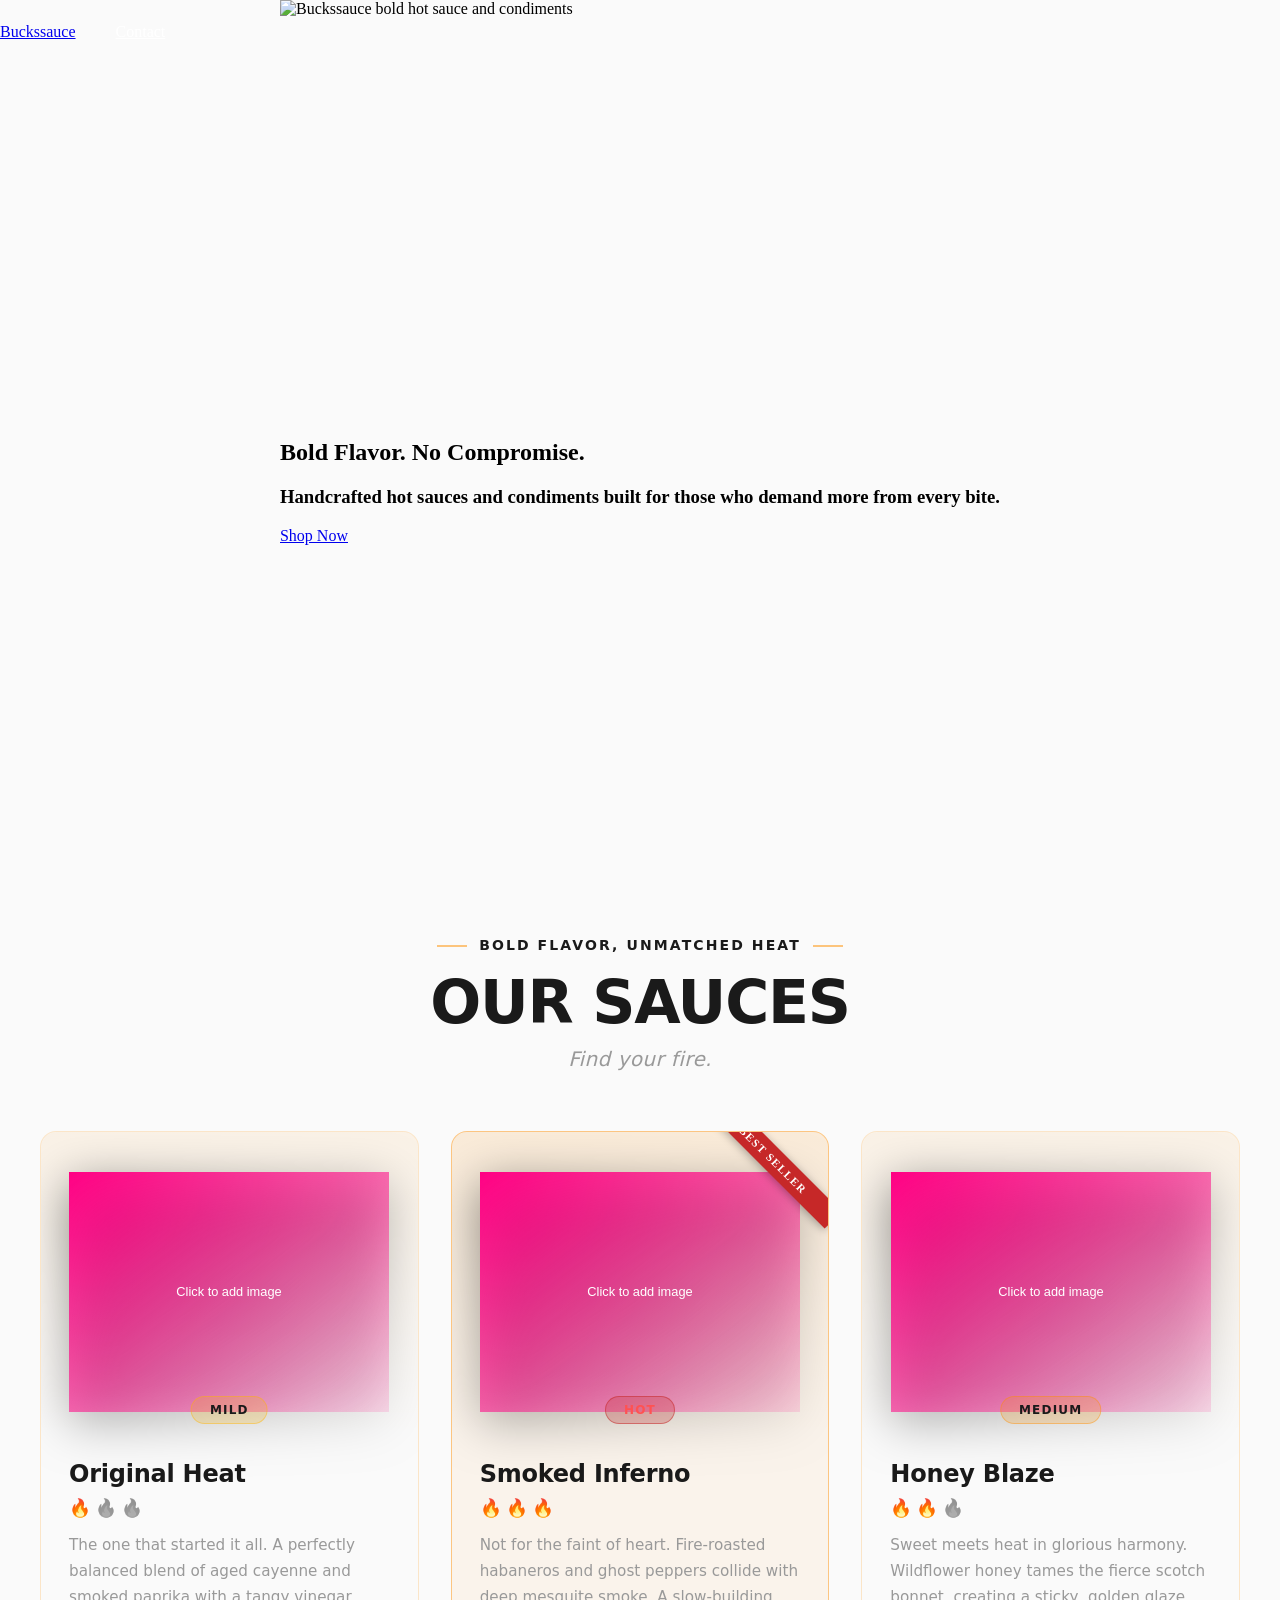
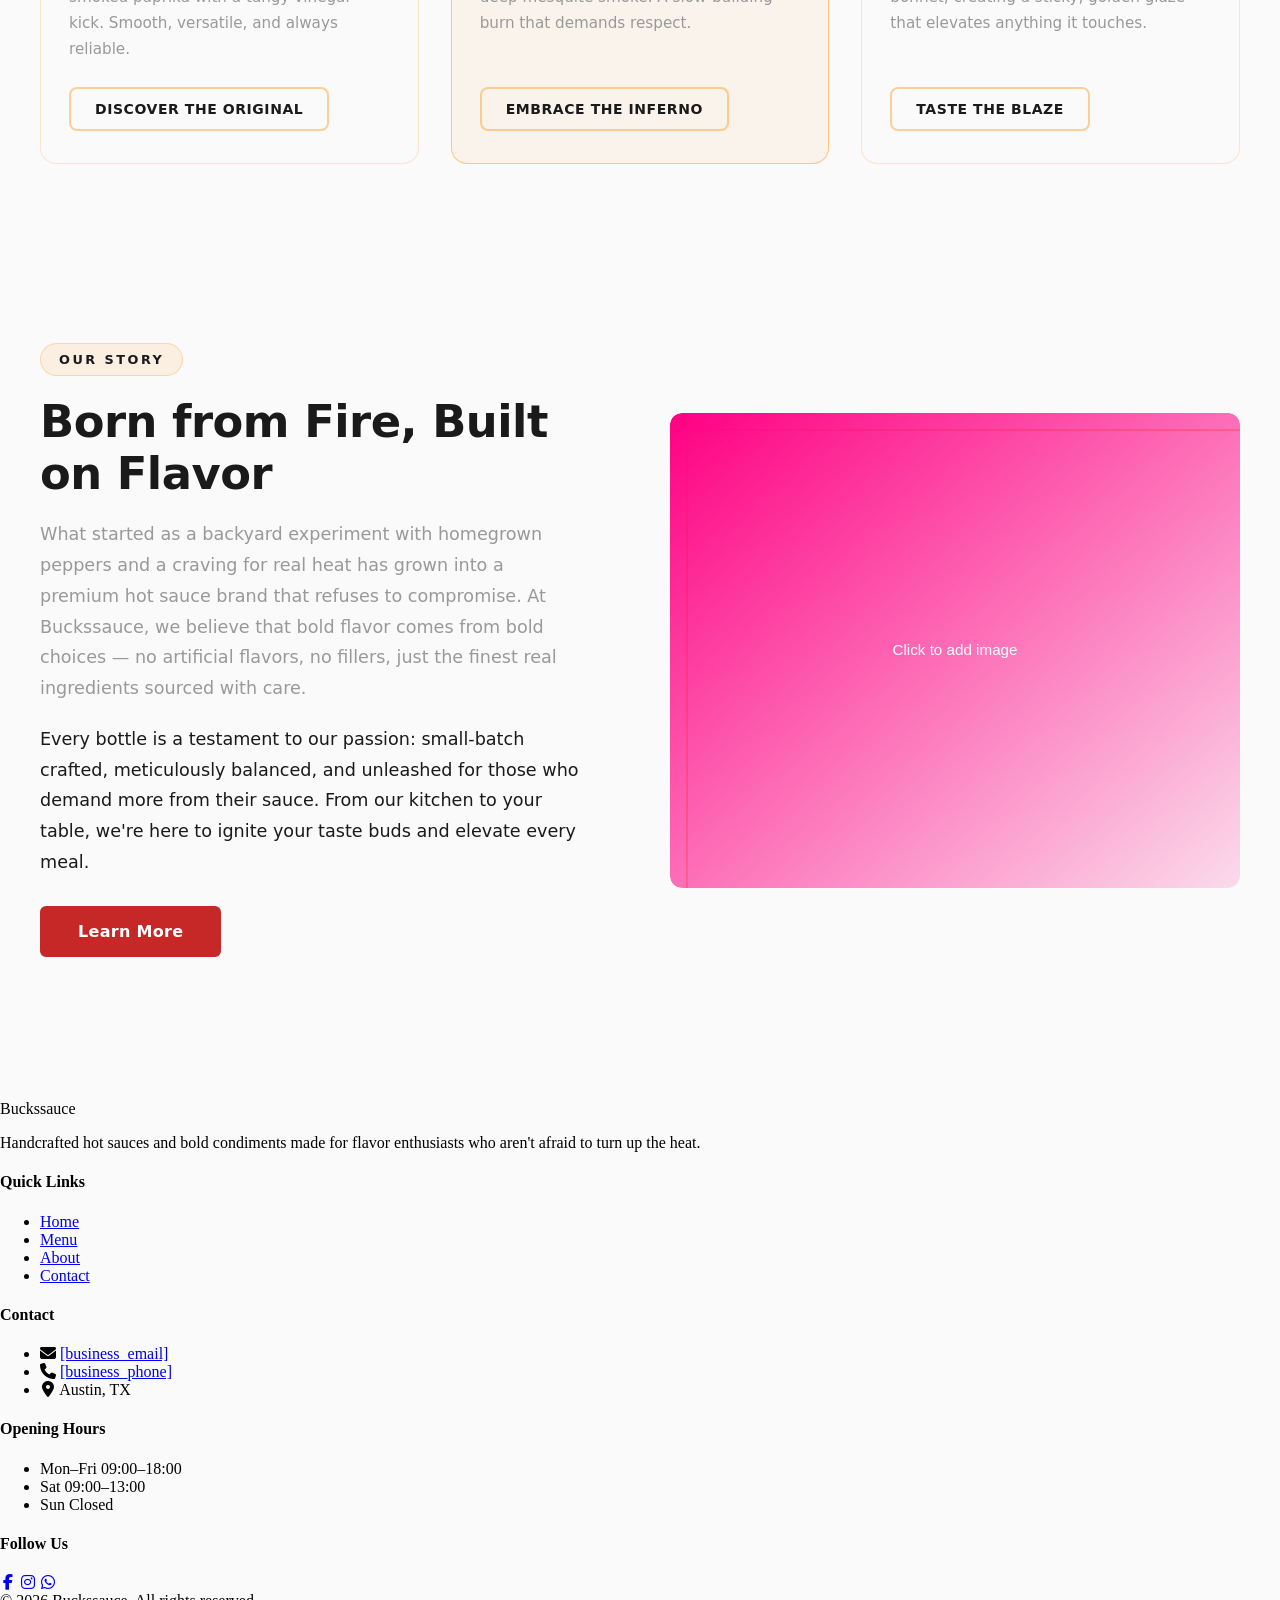
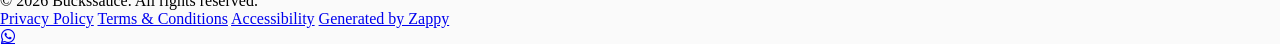
==== commit 49e5145e: "Background sync: Progressive GitHub Sync" ====
--- a/public/index.html
+++ b/public/index.html
@@ -1 +1 @@
-<!doctype html><html lang="en"><head><meta charset="UTF-8"><meta content="width=device-width,initial-scale=1" name="viewport"><meta content="index, follow" name="robots"><title>Unleash Bold Flavor — Buckssauce</title><meta content="Discover Buckssauce, the hot sauce brand that brings fearless flavor to every bite. Explore our lineup of bold, handcrafted sauces and turn up the heat on your meals. Shop now." name="description"><meta content="Buckssauce, bold hot sauce, handcrafted condiments, flavorful sauces, premium hot sauce" name="keywords"><script>!function(){"use strict";var t="8fde7d18-1f36-472e-ba07-775979685865",e="https://api.zappy5.com/api/analytics/track",a=18e5,n=2592e6,o=!0,i=!0,r=!0;var s=function(){var e="zappy_visitor_"+t,a=null;try{if(a=localStorage.getItem(e)){var o=JSON.parse(a),i=Date.now();if(i-o.created<n)return o.lastSeen=i,localStorage.setItem(e,JSON.stringify(o)),o.id}}catch(t){console.warn("Zappy Analytics: LocalStorage not available")}var r="zv_"+Date.now()+"_"+Math.random().toString(36).substr(2,9);try{localStorage.setItem(e,JSON.stringify({id:r,created:Date.now(),lastSeen:Date.now()}))}catch(t){}return r}(),c=function(){var e="zappy_session_"+t,n=null;try{if(n=sessionStorage.getItem(e)){var o=JSON.parse(n),i=Date.now();if(i-o.timestamp<a)return o.timestamp=i,sessionStorage.setItem(e,JSON.stringify(o)),o.id}}catch(t){console.warn("Zappy Analytics: SessionStorage not available")}var r="zs_"+Date.now()+"_"+Math.random().toString(36).substr(2,9);try{sessionStorage.setItem(e,JSON.stringify({id:r,timestamp:Date.now()}))}catch(t){}return r}();function l(a,n){n=n||{};var o={website_id:t,event_type:a,page_path:window.location.pathname,referrer:document.referrer||"direct",visitor_id:s,session_id:c,metadata:n};if(navigator.sendBeacon){var i=new Blob([JSON.stringify(o)],{type:"application/json"});navigator.sendBeacon(e,i)}else fetch(e,{method:"POST",headers:{"Content-Type":"application/json"},body:JSON.stringify(o),keepalive:!0}).catch(function(t){console.warn("Zappy Analytics: Failed to track event",t)})}o&&l("pageview",{title:document.title,url:window.location.href}),i&&document.addEventListener("click",function(t){var e=t.target;if("BUTTON"===e.tagName||e.closest("button")){var a="BUTTON"===e.tagName?e:e.closest("button");l("click",{element:"button",text:a.textContent.trim().substring(0,100),id:a.id||null,class:a.className||null})}else if("A"===e.tagName||e.closest("a")){var n="A"===e.tagName?e:e.closest("a");l("navigation",{element:"link",text:n.textContent.trim().substring(0,100),href:n.href,external:n.hostname!==window.location.hostname})}},!0),r&&document.addEventListener("submit",function(t){var e=t.target;l("form_submit",{form_id:e.id||null,form_name:e.name||null,form_action:e.action||null,form_method:e.method||"GET"})},!0);var d=Date.now();window.addEventListener("beforeunload",function(){l("page_unload",{time_on_page:Math.floor((Date.now()-d)/1e3),page_path:window.location.pathname})}),window.zappyAnalytics={track:l,getVisitorId:function(){return s},getSessionId:function(){return c}}}()</script><meta content="Unleash Bold Flavor — Buckssauce" property="og:title"><meta content="Discover Buckssauce, the hot sauce brand that brings fearless flavor to every bite. Explore our lineup of bold, handcrafted sauces and turn up the heat on your meals. Shop now." property="og:description"><meta content="summary_large_image" name="twitter:card"><meta content="Unleash Bold Flavor — Buckssauce" name="twitter:title"><meta content="Discover Buckssauce, the hot sauce brand that brings fearless flavor to every bite. Explore our lineup of bold, handcrafted sauces and turn up the heat on your meals. Shop now." name="twitter:description"><meta content="website" property="og:type"><meta content="en_US" property="og:locale"><style>.skip-link{position:absolute;top:0;left:0;transform:translateY(-200%);padding:12px 18px;background:var(--bg-dark,#1a1a1a);color:var(--text-light,#fff);font-weight:600;border-radius:0 0 8px 0;z-index:10000}.skip-link:focus{transform:none;outline:2px solid var(--ring,#fff);outline-offset:2px}:focus-visible{outline:2px solid var(--ring,currentColor);outline-offset:3px}</style><link href="/assets/favicon.ico" rel="icon" type="image/x-icon"><link href="/assets/favicon-16x16.png" rel="icon" type="image/png" sizes="16x16"><link href="/assets/favicon-32x32.png" rel="icon" type="image/png" sizes="32x32"><link href="/assets/favicon-48x48.png" rel="icon" type="image/png" sizes="48x48"><link href="/assets/favicon-192x192.png" rel="icon" type="image/png" sizes="192x192"><link href="/assets/favicon-512x512.png" rel="icon" type="image/png" sizes="512x512"><link href="/assets/apple-touch-icon.png" rel="apple-touch-icon"><link href="https://cdn.jsdelivr.net/npm/vanilla-cookieconsent@3/dist/cookieconsent.css" rel="stylesheet"><style id="zappy-critical-above-fold-css">html{box-sizing:border-box;-webkit-text-size-adjust:100%}*,::after,::before{box-sizing:inherit}body{margin:0;min-width:320px;overflow-x:clip}img,svg,video{max-width:100%;height:auto}main{display:block}.container{width:min(100% - 32px,1200px);margin-inline:auto}.navbar,header .navbar,header[role=banner],nav.navbar{position:relative;z-index:1000;width:100%}.nav-container,.navbar .container{display:flex;align-items:center;justify-content:space-between;min-height:64px}.logo,.logo-link img{display:block;width:35px;height:35px;object-fit:contain}#navMenu,.nav-menu{list-style:none}.fa,.fa-brands,.fa-regular,.fa-solid,.fab,.far,.fas{display:inline-block;min-width:1em;text-align:center}html:not(#zappy-noop) .navbar:has(.nav-ecommerce-icons)>.phone-header-btn,html:not(#zappy-noop)[data-zappy-site-type=ecommerce] .phone-header-btn{display:none!important;visibility:hidden!important;width:0!important;height:0!important;pointer-events:none!important}.zappy-preview-empty-store-cta{display:none!important;visibility:hidden!important;height:0!important;max-height:0!important;overflow:hidden!important;margin:0!important;padding:0!important;border:0!important;box-shadow:none!important}.hero-section,.index-hero-section,section[class*=hero]{position:relative;overflow:hidden;min-height:560px}.hero-bg-image,.hero-bg-wrapper,section[class*=hero] [class*=hero-bg]{position:absolute;inset:0;width:100%;height:100%}.hero-bg-image img,.hero-bg-wrapper img,section[class*=hero] [data-hero-bg],section[class*=hero] img[data-hero-background=true]{width:100%!important;height:100%!important;object-fit:cover!important;display:block}.hero-content,section[class*=hero] .container{position:relative;z-index:2}@media(max-width:768px){:root{--header-height:72px;--total-header-height:72px;--zappy-mobile-menu-top:72px}html[data-zappy-site-type=ecommerce] body{padding-top:var(--total-header-height,72px)}html[data-zappy-site-type=ecommerce] body>.navbar:not(.zappy-catalog-menu),html[data-zappy-site-type=ecommerce] body>nav.navbar{position:fixed!important;top:0;left:0;right:0;z-index:100000;width:100%;margin-bottom:0}.zappy-catalog-menu{position:fixed;top:var(--header-height,72px);left:0;right:0;z-index:99999}.nav-container,.navbar .container{min-height:60px}#navMenu,.nav-menu{max-width:100vw;overflow-x:hidden}.hero-section,.index-hero-section,section[class*=hero]{min-height:100svh}.hero-bg-image,.hero-bg-wrapper,.hero-scrim{min-height:100svh}}</style><link href="/styles.css" rel="preload" as="style"><link href="/styles.css" rel="stylesheet" media="print" onload='this.media="all"'><noscript><link href="/styles.css" rel="stylesheet"></noscript><script>window.ZAPPY_WEBSITE_ID="8fde7d18-1f36-472e-ba07-775979685865",window.ZAPPY_API_BASE="https://api.zappy5.com"</script><link href="/assets/image-1783958249085-rxr5fx.webp?v=1783958249085" rel="preload" as="image" fetchpriority="high"><style id="zappy-dropdown-submenu-styles">#navMenu li:has(.sub-menu),.nav-menu li:has(.sub-menu),.navbar li:has(.sub-menu),nav li:has(.sub-menu){position:relative}#navMenu .sub-menu,.nav-menu .sub-menu,.navbar .sub-menu,nav .sub-menu{display:block!important;position:absolute!important;top:100%;left:0;min-width:220px;border-radius:8px;box-shadow:0 8px 25px rgba(0,0,0,.15);padding:8px 0;opacity:0;visibility:hidden;transform:translateY(10px);transition:all .3s ease;z-index:1000;list-style:none;pointer-events:none}#navMenu li:hover>.sub-menu,.nav-menu li:hover>.sub-menu,.navbar li:hover>.sub-menu,nav li:hover>.sub-menu{opacity:1!important;visibility:visible!important;transform:translateY(0)!important;pointer-events:auto!important}.sub-menu li{list-style:none;margin:0;padding:0}.sub-menu a{display:block!important;padding:10px 16px!important;color:var(--text-dark,#333)!important;font-weight:500;text-decoration:none;white-space:nowrap;transition:background-color .2s}.sub-menu .zappy-nav-child>a{padding-left:28px!important;font-size:.9em!important;opacity:.85!important}[dir=rtl] .sub-menu .zappy-nav-child>a,html[lang=ar] .sub-menu .zappy-nav-child>a,html[lang=he] .sub-menu .zappy-nav-child>a{padding-left:10px!important;padding-right:28px!important}.sub-menu .zappy-nav-parent>a{font-weight:600!important}.sub-menu a:hover{background-color:#f5f5f5}[dir=rtl] .nav-menu .sub-menu,[dir=rtl] .navbar .sub-menu,[dir=rtl] nav .sub-menu,html[lang=ar] .nav-menu .sub-menu,html[lang=ar] .navbar .sub-menu,html[lang=ar] nav .sub-menu,html[lang=he] .nav-menu .sub-menu,html[lang=he] .navbar .sub-menu,html[lang=he] nav .sub-menu{left:auto!important;right:0!important}.sub-menu:empty,.sub-menu:not(:has(li)):not(:has(> a)),.sub-menu:not(:has(li:not(.zappy-hidden-menu-item))):not(:has(> a)){display:none!important;opacity:0!important;visibility:hidden!important;pointer-events:none!important}li:has(.menu-group-title):hover>.sub-menu{opacity:1!important;visibility:visible!important;transform:translateY(0)!important;pointer-events:auto!important}#navMenu>li>.menu-group-title,.nav-menu>li>.menu-group-title{display:inline-block;padding:.5rem 1rem;cursor:default;user-select:none}@media (max-width:768px){#navMenu .sub-menu,.nav-menu .sub-menu,.navbar .sub-menu,nav .sub-menu{position:static!important;transform:none!important;box-shadow:none!important;background:0 0!important;max-height:0;overflow:hidden;opacity:0;visibility:hidden;transition:max-height .3s ease,opacity .3s ease;padding:0!important;border-radius:0!important}#navMenu .sub-menu.mobile-expanded,.nav-menu .sub-menu.mobile-expanded,.navbar .sub-menu.mobile-expanded{max-height:none!important;overflow-y:visible!important;opacity:1!important;visibility:visible!important;padding:8px 0 8px 16px!important}[dir=rtl] .sub-menu.mobile-expanded,html[lang=he] .sub-menu.mobile-expanded{padding:8px 16px 8px 0!important}#navMenu li:hover>.sub-menu,.nav-menu li:hover>.sub-menu,.navbar li:hover>.sub-menu,nav li:hover>.sub-menu{opacity:0;visibility:hidden;pointer-events:none}#navMenu li>.sub-menu.mobile-expanded,.nav-menu li>.sub-menu.mobile-expanded,.navbar li>.sub-menu.mobile-expanded,nav li>.sub-menu.mobile-expanded{opacity:1!important;visibility:visible!important;pointer-events:auto!important}#navMenu li:has(.sub-menu),.nav-menu li:has(.sub-menu),.navbar li:has(.sub-menu),nav li:has(.sub-menu){display:flex!important;flex-wrap:wrap!important;align-items:center!important;position:relative!important;min-height:44px!important}#navMenu li:has(.sub-menu)>a,.nav-menu li:has(.sub-menu)>a,.navbar li:has(.sub-menu)>a,nav li:has(.sub-menu)>a{flex:1!important;min-width:0!important}#navMenu li:has(.sub-menu)>.menu-group-title,.nav-menu li:has(.sub-menu)>.menu-group-title,.navbar li:has(.sub-menu)>.menu-group-title,nav li:has(.sub-menu)>.menu-group-title{flex:1!important;min-width:0!important;padding:0!important;line-height:inherit!important}#navMenu li:has(.sub-menu)>.sub-menu,.nav-menu li:has(.sub-menu)>.sub-menu,.navbar li:has(.sub-menu)>.sub-menu,nav li:has(.sub-menu)>.sub-menu{flex-basis:100%!important;width:100%!important}#navMenu li:has(.sub-menu)>a [class*=arrow],#navMenu li:has(.sub-menu)>a [class*=chevron],.nav-menu li:has(.sub-menu)>a .fa-angle-down,.nav-menu li:has(.sub-menu)>a .fa-chevron-down,.nav-menu li:has(.sub-menu)>a [class*=arrow],.nav-menu li:has(.sub-menu)>a [class*=chevron],nav li:has(.sub-menu)>a [class*=arrow],nav li:has(.sub-menu)>a [class*=chevron]{display:none!important;visibility:hidden!important}.mobile-submenu-toggle{display:flex!important;align-items:center!important;justify-content:center!important;width:44px!important;height:auto!important;background:0 0!important;border:none!important;cursor:pointer!important;color:var(--text-dark)!important;position:static!important;flex-shrink:0!important;align-self:stretch!important;z-index:2!important;padding:0!important;margin:0!important}.mobile-submenu-toggle::after{content:''!important;width:0!important;height:0!important;border-left:6px solid transparent!important;border-right:6px solid transparent!important;border-top:7px solid currentColor!important;transition:transform .3s ease!important}.mobile-submenu-toggle.expanded::after{transform:rotate(180deg)!important}.sub-menu a{padding:10px 0!important;display:block!important;color:var(--text-dark)!important;white-space:normal!important}.sub-menu .zappy-nav-child>a{padding-left:28px!important;font-size:.9em!important;opacity:.85!important}[dir=rtl] .sub-menu .zappy-nav-child>a,html[lang=ar] .sub-menu .zappy-nav-child>a,html[lang=he] .sub-menu .zappy-nav-child>a{padding-left:0!important;padding-right:28px!important}.sub-menu .zappy-nav-parent>a{font-weight:600!important}#navMenu.active,.nav-menu.active{max-width:100vw!important;overflow-x:hidden!important;box-sizing:border-box!important}.navbar .sub-menu li a,.zappy-products-dropdown .sub-menu a,nav.navbar .sub-menu li a{color:var(--text-dark)!important}}@media (min-width:769px){.mobile-submenu-toggle{display:none!important}}</style><style id="zappy-widget-visibility">html[dir=rtl] .whatsapp-float{right:20px!important;left:auto!important}html:not([dir]) .whatsapp-float,html[dir=ltr] .whatsapp-float{left:20px!important;right:auto!important}html[dir=rtl] #mic-access-tool-general-button,html[dir=rtl] #mic-init-access-tool #mic-access-tool-general-button,html[dir=rtl] #mic-init-access-tool .mic-access-tool-general-button,html[dir=rtl] ._access-icon,html[dir=rtl] .mic-access-tool-general-button{left:20px!important;right:auto!important}html:not([dir]) #mic-access-tool-general-button,html:not([dir]) #mic-init-access-tool #mic-access-tool-general-button,html:not([dir]) #mic-init-access-tool .mic-access-tool-general-button,html:not([dir]) ._access-icon,html:not([dir]) .mic-access-tool-general-button,html[dir=ltr] #mic-access-tool-general-button,html[dir=ltr] #mic-init-access-tool #mic-access-tool-general-button,html[dir=ltr] #mic-init-access-tool .mic-access-tool-general-button,html[dir=ltr] ._access-icon,html[dir=ltr] .mic-access-tool-general-button{right:20px!important;left:auto!important}@media (max-width:768px){.whatsapp-float{display:flex!important}}@media (min-width:769px){.whatsapp-float{display:flex!important}}@media (max-width:768px){#mic-access-tool-general-button,#mic-init-access-tool #mic-access-tool-general-button,#mic-init-access-tool .mic-access-tool-general-button,._access-icon,.mic-access-tool-general-button{display:flex!important;visibility:visible!important;opacity:1!important;pointer-events:auto!important}#mic-access-tool-box.opened-mic-access-tool,#mic-init-access-tool #mic-access-tool-box.opened-mic-access-tool,.mic-access-tool-box.opened-mic-access-tool{visibility:visible!important;opacity:1!important;pointer-events:auto!important}}@media (min-width:769px){#mic-access-tool-general-button,#mic-init-access-tool #mic-access-tool-general-button,#mic-init-access-tool .mic-access-tool-general-button,._access-icon,.mic-access-tool-general-button{display:flex!important;visibility:visible!important;opacity:1!important;pointer-events:auto!important}#mic-access-tool-box.opened-mic-access-tool,#mic-init-access-tool #mic-access-tool-box.opened-mic-access-tool,.mic-access-tool-box.opened-mic-access-tool{visibility:visible!important;opacity:1!important;pointer-events:auto!important}}</style></head><body><a href="#main" class="skip-link">Skip to main content</a><nav class="navbar"><button aria-label="Menu" class="mobile-toggle" id="mobileToggle"><svg fill="none" height="24" viewBox="0 0 24 24" width="24" class="hamburger-icon" style="display:block !important"><path d="M3 12h18M3 6h18M3 18h18" stroke="currentColor" stroke-linecap="round" stroke-width="2"></path></svg> <svg fill="none" height="24" viewBox="0 0 24 24" width="24" class="close-icon" style="display:none !important"><path d="M18 6L6 18M6 6l12 12" stroke="currentColor" stroke-linecap="round" stroke-width="2"></path></svg></button> <button aria-label="Call" class="phone-header-btn" data-phone="[business_phone]"><svg fill="currentColor" height="20" viewBox="0 0 24 24" width="20"><path d="M22 16.92v3a2 2 0 0 1-2.18 2 19.79 19.79 0 0 1-8.63-3.07 19.5 19.5 0 0 1-6-6 19.79 19.79 0 0 1-3.07-8.67A2 2 0 0 1 4.11 2h3a2 2 0 0 1 2 1.72 12.84 12.84 0 0 0 .7 2.81 2 2 0 0 1-.45 2.11L8.09 9.91a16 16 0 0 0 6 6l1.27-1.27a2 2 0 0 1 2.11-.45 12.84 12.84 0 0 0 2.81.7A2 2 0 0 1 22 16.92z"></path></svg></button><div class="nav-container"><div class="nav-brand"><a href="/" class="logo-link"><span class="logo-text">Buckssauce</span></a></div><ul class="nav-menu" id="navMenu"><li class="mobile-contact-link nav-cta-mobile-item"><a href="#cta" class="nav-cta-btn">Contact</a></li></ul><div class="nav-cta-container"><a href="#cta" class="nav-cta-btn">Contact</a></div></div></nav><script>window.addEventListener("load",function(){const e=document.querySelector(".navbar, nav, header");if(!e)return void console.log("[Navbar] Navbar element not found");let t=document.getElementById("mobileToggle")||document.querySelector(".mobile-toggle")||document.querySelector(".hamburger")||document.querySelector(".hamburger-menu")||document.querySelector(".menu-toggle")||document.querySelector(".burger-menu")||document.querySelector('[aria-label="Menu"]')||document.querySelector('[aria-label="תפריט"]');const o=document.querySelector(".phone-header-btn"),n=window.getComputedStyle(e);let r=n.backgroundColor;if(console.log("[Navbar] Initial navbar background:",r),"transparent"===r||"rgba(0, 0, 0, 0)"===r||r.startsWith("rgba")&&r.includes(", 0)")){const e=n.backgroundImage;if(e&&"none"!==e)console.log("[Navbar] Navbar has background image/gradient, using dark text"),r="rgb(240, 240, 240)";else{const e=window.getComputedStyle(document.body).backgroundColor;console.log("[Navbar] Navbar transparent, using body background:",e),r=e}}const a=r.match(/\d+/g);if(a&&a.length>=3){const e=(.299*parseInt(a[0])+.587*parseInt(a[1])+.114*parseInt(a[2]))/255;console.log("[Navbar] Mobile button colors preserved from Claude CSS (luminance:",e.toFixed(2)+")");const n=document.createElement("style");n.id="zappy-mobile-nav-fix";document.documentElement.lang;document.documentElement.dir,n.textContent='\n        /* Hide mobile buttons on desktop, show only on mobile */\n        @media (min-width: 769px) {\n          .mobile-toggle,\n          .phone-header-btn {\n            display: none !important;\n          }\n        }\n        \n        /* Show and position mobile buttons correctly on mobile */\n        @media (max-width: 768px) {\n          .navbar,\n          nav.navbar {\n            min-height: 70px !important;\n          }\n\n          .mobile-toggle,\n          .phone-header-btn {\n            position: absolute !important;\n            top: 0 !important;\n            bottom: 0 !important;\n            margin-top: auto !important;\n            margin-bottom: auto !important;\n            transform: none !important;\n            z-index: 1001 !important;\n            display: flex !important;\n            align-items: center !important;\n            justify-content: center !important;\n            width: 36px !important;\n            height: 36px !important;\n            border-radius: 50% !important;\n            border: none !important;\n            cursor: pointer !important;\n            padding: 6px !important;\n            background: none !important;\n            color: var(--nav-text, var(--text-dark)) !important;\n            touch-action: manipulation !important;\n            -webkit-tap-highlight-color: transparent !important;\n          }\n\n          html[data-zappy-site-type="ecommerce"] .phone-header-btn,\n          body[data-zappy-site-type="ecommerce"] .phone-header-btn,\n          html[data-zappy-site-type="ecommerce"] header .phone-header-btn,\n          html[data-zappy-site-type="ecommerce"] nav .phone-header-btn {\n            display: none !important;\n            visibility: hidden !important;\n            width: 0 !important;\n            height: 0 !important;\n            min-width: 0 !important;\n            overflow: hidden !important;\n          }\n          \n          /* LTR positioning (default): hamburger LEFT, phone RIGHT */\n          html:not([dir="rtl"]):not([lang="he"]):not([lang="ar"]) .mobile-toggle,\n          html[dir="ltr"] .mobile-toggle {\n            left: 12px !important;\n            right: auto !important;\n          }\n          html:not([dir="rtl"]):not([lang="he"]):not([lang="ar"]) .phone-header-btn,\n          html[dir="ltr"] .phone-header-btn {\n            right: 12px !important;\n            left: auto !important;\n          }\n          \n          /* RTL positioning: hamburger RIGHT, phone LEFT */\n          html[dir="rtl"] .mobile-toggle,\n          html[lang="he"] .mobile-toggle,\n          html[lang="ar"] .mobile-toggle {\n            right: 12px !important;\n            left: auto !important;\n          }\n          html[dir="rtl"] .phone-header-btn,\n          html[lang="he"] .phone-header-btn,\n          html[lang="ar"] .phone-header-btn {\n            left: 12px !important;\n            right: auto !important;\n          }\n          \n          /* CRITICAL: Ensure nav-container has min-height on mobile */\n          /* All children are positioned absolutely/fixed on mobile, so height:auto collapses to 0 */\n          .nav-container {\n            min-height: 70px !important;\n            position: relative !important;\n          }\n          \n          /* Ensure SVG icons are properly sized and inherit color */\n          .mobile-toggle svg,\n          .phone-header-btn svg {\n            width: 24px !important;\n            height: 24px !important;\n            /* Don\'t force display - let JavaScript control hamburger/close toggle */\n          }\n          \n          /* Reset nav-cta-container on mobile - remove desktop box-shadow/padding */\n          /* that creates a visible ghost box when CTA button is hidden */\n          .nav-cta-container {\n            box-shadow: none !important;\n            padding: 0 !important;\n          }\n          \n          /* Hide nav-cta-container entirely on mobile when there\'s no lang-switcher */\n          /* (only the CTA button is inside, and it\'s hidden on mobile) */\n          .nav-cta-container:not(:has(.lang-switcher)) {\n            display: none !important;\n          }\n          \n          /* CRITICAL: Prevent hero image fade gradient from bleeding over headline text */\n          /* The .image-fade-gradient has bottom: -30px (extends below parent) */\n          /* On mobile stacked layout, this overlaps the h1 text below the image */\n          .hero-image-column {\n            overflow: hidden !important;\n          }\n          .image-fade-gradient {\n            bottom: 0 !important;\n          }\n          \n          /* Hide desktop language switcher on mobile - hamburger menu handles it */\n          /* High specificity to override stored CSS */\n          .lang-switcher,\n          .nav-cta-container .lang-switcher,\n          .nav-container .lang-switcher,\n          .navbar .lang-switcher,\n          .navbar .nav-cta-container .lang-switcher {\n            display: none !important;\n          }\n        }\n      ';const r=document.getElementById("zappy-mobile-nav-fix");r&&r.remove(),document.head.appendChild(n),console.log("[Navbar] Critical CSS injected for mobile nav positioning");const i=window.innerWidth<=768;if(t){const e=t.querySelector(".hamburger-icon"),o=t.querySelector(".close-icon");e&&(e.style.setProperty("width","24px","important"),e.style.setProperty("height","24px","important"),e.style.setProperty("display","block","important")),o&&(o.style.setProperty("width","24px","important"),o.style.setProperty("height","24px","important"),o.style.setProperty("display","none","important")),i?(t.style.setProperty("position","absolute","important"),t.style.setProperty("top","0","important"),t.style.setProperty("bottom","0","important"),t.style.setProperty("margin-top","auto","important"),t.style.setProperty("margin-bottom","auto","important"),t.style.setProperty("transform","none","important"),t.style.setProperty("z-index","1001","important"),t.style.removeProperty("left"),t.style.removeProperty("right"),console.log("[Navbar] Mobile toggle positioning applied (mobile viewport)")):(t.style.removeProperty("position"),t.style.removeProperty("top"),t.style.removeProperty("transform"),t.style.removeProperty("z-index"),t.style.removeProperty("left"),t.style.removeProperty("right"),console.log("[Navbar] Desktop viewport - cleared mobile toggle inline positioning"))}if(o){const e=o.querySelector("svg");e&&(e.style.width="24px",e.style.height="24px",e.setAttribute("width","24"),e.setAttribute("height","24")),i?(o.style.setProperty("position","absolute","important"),o.style.setProperty("top","0","important"),o.style.setProperty("bottom","0","important"),o.style.setProperty("margin-top","auto","important"),o.style.setProperty("margin-bottom","auto","important"),o.style.setProperty("transform","none","important"),o.style.setProperty("z-index","1001","important"),o.style.removeProperty("left"),o.style.removeProperty("right"),console.log("[Navbar] Phone button positioning applied (mobile viewport)")):(o.style.removeProperty("position"),o.style.removeProperty("top"),o.style.removeProperty("transform"),o.style.removeProperty("z-index"),o.style.removeProperty("left"),o.style.removeProperty("right"),console.log("[Navbar] Desktop viewport - cleared phone button inline positioning"))}}else console.log("[Navbar] Could not parse background color:",r);t=document.getElementById("mobileToggle")||document.querySelector(".mobile-toggle")||document.querySelector(".hamburger")||document.querySelector(".hamburger-menu")||document.querySelector(".menu-toggle")||document.querySelector(".burger-menu")||document.querySelector('[aria-label="Menu"]')||document.querySelector('[aria-label="תפריט"]');const i=document.getElementById("navMenu")||document.querySelector(".nav-menu")||document.querySelector(".nav-links")||document.querySelector("nav ul:not(.submenu)");if(!t||!i)return void console.log("[Navbar] Mobile toggle or menu not found:",{toggle:!!t,menu:!!i});i.id||(i.id="navMenu"),console.log("[Navbar] Initializing mobile menu...");const l=t.cloneNode(!0);t.parentNode.replaceChild(l,t);var s=0;function p(e){var t=Date.now();t-s<300||(s=t,function(e){e.preventDefault(),e.stopPropagation();const t=l.querySelector(".hamburger-icon"),o=l.querySelector(".close-icon");i.classList.contains("active")?(i.classList.remove("active"),t&&t.style.setProperty("display","block","important"),o&&o.style.setProperty("display","none","important"),document.body.style.overflow="",document.body.classList.remove("menu-open"),console.log("[Navbar] Menu closed")):(i.classList.add("active"),t&&t.style.setProperty("display","none","important"),o&&o.style.setProperty("display","block","important"),document.body.style.overflow="hidden",document.body.classList.add("menu-open"),console.log("[Navbar] Menu opened"))}(e))}l.addEventListener("click",p),l.addEventListener("touchend",p),document.addEventListener("keydown",function(e){if(("Escape"===e.key||"Esc"===e.key)&&i.classList.contains("active")){const e=l.querySelector(".hamburger-icon"),t=l.querySelector(".close-icon");i.classList.remove("active"),e&&e.style.setProperty("display","block","important"),t&&t.style.setProperty("display","none","important"),document.body.style.overflow="",document.body.classList.remove("menu-open"),console.log("[Navbar] Menu closed (Escape)")}}),i.querySelectorAll("a").forEach(function(e){e.addEventListener("click",function(){if("#"===this.getAttribute("href"))return;const e=l.querySelector(".hamburger-icon"),t=l.querySelector(".close-icon");i.classList.remove("active"),e&&e.style.setProperty("display","block","important"),t&&t.style.setProperty("display","none","important"),document.body.style.overflow="",document.body.classList.remove("menu-open"),console.log("[Navbar] Menu closed (link clicked)")})});var m=i.querySelectorAll(".dropdown-toggle");m.forEach(function(e){e.addEventListener("click",function(e){e.preventDefault(),e.stopPropagation();var t=this.closest(".nav-dropdown");t&&(t.parentNode.querySelectorAll(".nav-dropdown.open").forEach(function(e){e!==t&&e.classList.remove("open")}),t.classList.toggle("open"),console.log("[Navbar] Dropdown toggled:",t.classList.contains("open")?"open":"closed"))})}),document.addEventListener("click",function(e){e.target.closest(".nav-dropdown")||document.querySelectorAll(".nav-dropdown.open").forEach(function(e){e.classList.remove("open")})}),console.log("[Navbar] Dropdown handlers initialized for "+m.length+" dropdowns"),o&&o.addEventListener("click",function(){const e=document.querySelectorAll('a[href^="tel:"]'),t=e.length>0?e[0].getAttribute("href").replace("tel:",""):"[business_phone]";window.location.href="tel:"+t,console.log("[Navbar] Phone button clicked")}),console.log("[Navbar] Mobile menu initialized successfully")})</script><main id="main"><section class="home-hero-section" data-band-index="0" data-hero-type="fullscreen-scrim" data-layout-spec="Home-hero" id="hero"><div class="hero-bg-wrapper"><img alt="Buckssauce bold hot sauce and condiments" class="hero-bg-img" data-context="Bold overhead flat-lay of artisan hot sauce bottles from Buckssauce brand on a dark rustic wooden surface with scattered chili peppers, garlic, and spices, dramatic moody food photography lighting, rich warm tones" data-placeholder="home-hero-image-1" decoding="async" fetchpriority="high" loading="eager" src="/assets/image-1783958249085-rxr5fx.webp?v=1783958249085" data-hero-bg="true" height="600" width="1200"><div class="hero-scrim" aria-hidden="true"></div></div><div class="hero-content-wrapper"><div class="hero-content"><h1 class="hero-headline">Bold Flavor. No Compromise.</h1><h3 class="hero-subheadline">Handcrafted hot sauces and condiments built for those who demand more from every bite.</h3><a href="/shop" class="hero-cta-btn">Shop Now</a></div></div></section><section class="bs-sauces-section" aria-labelledby="bs-sauces-heading"><div class="bs-sauces-container"><div class="bs-sauces-header"><span class="bs-sauces-eyebrow">Bold Flavor, Unmatched Heat</span><h2 class="bs-sauces-heading" id="bs-sauces-heading">Our Sauces</h2><p class="bs-sauces-subheading">Find your fire.</p></div><div class="bs-sauces-grid"><article class="bs-sauce-card"><div class="bs-sauce-card-inner"><div class="bs-sauce-image-wrapper"><img alt="Original Heat hot sauce bottle" class="bs-sauce-image" data-context="Buckssauce Original Heat hot sauce bottle with bold red label and flames, rustic dark background, masculine food brand aesthetic, warm amber lighting" data-placeholder="sauce-original-heat" decoding="async" fetchpriority="low" loading="lazy" src="data:image/svg+xml,%3Csvg xmlns=%27http://www.w3.org/2000/svg%27 width=%27400%27 height=%27300%27%3E%3Cdefs%3E%3ClinearGradient id=%27grad%27 x1=%270%25%27 y1=%270%25%27 x2=%27100%25%27 y2=%27100%25%27%3E%3Cstop offset=%270%25%27 style=%27stop-color:%23FF0083;stop-opacity:1%27 /%3E%3Cstop offset=%27100%25%27 style=%27stop-color:%23FF008320;stop-opacity:1%27 /%3E%3C/linearGradient%3E%3C/defs%3E%3Crect width=%27100%25%27 height=%27100%25%27 fill=%27url(%23grad)%27/%3E%3Ctext x=%2750%25%27 y=%2750%25%27 font-family=%27Arial, sans-serif%27 font-size=%2716%27 fill=%27white%27 text-anchor=%27middle%27 dy=%27.3em%27 font-weight=%27500%27%3EClick%20to%20add%20image%3C/text%3E%3C/svg%3E"> <span class="bs-heat-badge bs-heat-mild">Mild</span></div><div class="bs-sauce-content"><h3 class="bs-sauce-name">Original Heat</h3><div class="bs-heat-meter" aria-label="Heat level: 1 out of 3 flames"><span class="bs-flame bs-flame-active" aria-hidden="true">🔥</span> <span class="bs-flame bs-flame-inactive" aria-hidden="true">🔥</span> <span class="bs-flame bs-flame-inactive" aria-hidden="true">🔥</span></div><p class="bs-sauce-description">The one that started it all. A perfectly balanced blend of aged cayenne and smoked paprika with a tangy vinegar kick. Smooth, versatile, and always reliable.</p><a href="#" class="bs-sauce-btn" aria-label="Learn more about Original Heat">Discover the Original</a></div></div></article><article class="bs-sauce-card bs-sauce-card-featured"><div class="bs-sauce-card-inner"><div class="bs-sauce-image-wrapper"><img alt="Smoked Inferno hot sauce bottle" class="bs-sauce-image" data-context="Buckssauce Smoked Inferno hot sauce bottle with dark label and smoke wisps, fiery ember glow, rustic dark background, intense masculine branding" data-placeholder="sauce-smoked-inferno" decoding="async" fetchpriority="low" loading="lazy" src="data:image/svg+xml,%3Csvg xmlns=%27http://www.w3.org/2000/svg%27 width=%27400%27 height=%27300%27%3E%3Cdefs%3E%3ClinearGradient id=%27grad%27 x1=%270%25%27 y1=%270%25%27 x2=%27100%25%27 y2=%27100%25%27%3E%3Cstop offset=%270%25%27 style=%27stop-color:%23FF0083;stop-opacity:1%27 /%3E%3Cstop offset=%27100%25%27 style=%27stop-color:%23FF008320;stop-opacity:1%27 /%3E%3C/linearGradient%3E%3C/defs%3E%3Crect width=%27100%25%27 height=%27100%25%27 fill=%27url(%23grad)%27/%3E%3Ctext x=%2750%25%27 y=%2750%25%27 font-family=%27Arial, sans-serif%27 font-size=%2716%27 fill=%27white%27 text-anchor=%27middle%27 dy=%27.3em%27 font-weight=%27500%27%3EClick%20to%20add%20image%3C/text%3E%3C/svg%3E"> <span class="bs-heat-badge bs-heat-hot">Hot</span></div><div class="bs-sauce-content"><h3 class="bs-sauce-name">Smoked Inferno</h3><div class="bs-heat-meter" aria-label="Heat level: 3 out of 3 flames"><span class="bs-flame bs-flame-active" aria-hidden="true">🔥</span> <span class="bs-flame bs-flame-active" aria-hidden="true">🔥</span> <span class="bs-flame bs-flame-active" aria-hidden="true">🔥</span></div><p class="bs-sauce-description">Not for the faint of heart. Fire-roasted habaneros and ghost peppers collide with deep mesquite smoke. A slow-building burn that demands respect.</p><a href="#" class="bs-sauce-btn" aria-label="Learn more about Smoked Inferno">Embrace the Inferno</a></div></div></article><article class="bs-sauce-card"><div class="bs-sauce-card-inner"><div class="bs-sauce-image-wrapper"><img alt="Honey Blaze hot sauce bottle" class="bs-sauce-image" data-context="Buckssauce Honey Blaze hot sauce bottle with golden amber label and honey drip, warm rustic background, sweet heat aesthetic, bold masculine branding" data-placeholder="sauce-honey-blaze" decoding="async" fetchpriority="low" loading="lazy" src="data:image/svg+xml,%3Csvg xmlns=%27http://www.w3.org/2000/svg%27 width=%27400%27 height=%27300%27%3E%3Cdefs%3E%3ClinearGradient id=%27grad%27 x1=%270%25%27 y1=%270%25%27 x2=%27100%25%27 y2=%27100%25%27%3E%3Cstop offset=%270%25%27 style=%27stop-color:%23FF0083;stop-opacity:1%27 /%3E%3Cstop offset=%27100%25%27 style=%27stop-color:%23FF008320;stop-opacity:1%27 /%3E%3C/linearGradient%3E%3C/defs%3E%3Crect width=%27100%25%27 height=%27100%25%27 fill=%27url(%23grad)%27/%3E%3Ctext x=%2750%25%27 y=%2750%25%27 font-family=%27Arial, sans-serif%27 font-size=%2716%27 fill=%27white%27 text-anchor=%27middle%27 dy=%27.3em%27 font-weight=%27500%27%3EClick%20to%20add%20image%3C/text%3E%3C/svg%3E"> <span class="bs-heat-badge bs-heat-medium">Medium</span></div><div class="bs-sauce-content"><h3 class="bs-sauce-name">Honey Blaze</h3><div class="bs-heat-meter" aria-label="Heat level: 2 out of 3 flames"><span class="bs-flame bs-flame-active" aria-hidden="true">🔥</span> <span class="bs-flame bs-flame-active" aria-hidden="true">🔥</span> <span class="bs-flame bs-flame-inactive" aria-hidden="true">🔥</span></div><p class="bs-sauce-description">Sweet meets heat in glorious harmony. Wildflower honey tames the fierce scotch bonnet, creating a sticky, golden glaze that elevates anything it touches.</p><a href="#" class="bs-sauce-btn" aria-label="Learn more about Honey Blaze">Taste the Blaze</a></div></div></article></div></div></section><section class="about-buckssauce" aria-labelledby="about-heading"><div class="about-container"><div class="about-text"><span class="about-badge">Our Story</span><h2 class="about-headline" id="about-heading">Born from Fire, Built on Flavor</h2><p class="about-body">What started as a backyard experiment with homegrown peppers and a craving for real heat has grown into a premium hot sauce brand that refuses to compromise. At Buckssauce, we believe that bold flavor comes from bold choices — no artificial flavors, no fillers, just the finest real ingredients sourced with care.</p><p class="about-body">Every bottle is a testament to our passion: small-batch crafted, meticulously balanced, and unleashed for those who demand more from their sauce. From our kitchen to your table, we're here to ignite your taste buds and elevate every meal.</p><a href="/about" class="about-cta" aria-label="Learn more about Buckssauce story">Learn More</a></div><div class="about-image-wrapper"><img alt="Buckssauce ingredients and craft kitchen" class="about-image" data-context="Rustic kitchen scene with fresh chili peppers, garlic, and spices on a dark wooden table, warm dramatic lighting, premium hot sauce brand aesthetic" data-placeholder="about-buckssauce-1" decoding="async" fetchpriority="low" loading="lazy" src="data:image/svg+xml,%3Csvg xmlns=%27http://www.w3.org/2000/svg%27 width=%27600%27 height=%27500%27%3E%3Cdefs%3E%3ClinearGradient id=%27grad%27 x1=%270%25%27 y1=%270%25%27 x2=%27100%25%27 y2=%27100%25%27%3E%3Cstop offset=%270%25%27 style=%27stop-color:%23FF0083;stop-opacity:1%27 /%3E%3Cstop offset=%27100%25%27 style=%27stop-color:%23FF008320;stop-opacity:1%27 /%3E%3C/linearGradient%3E%3C/defs%3E%3Crect width=%27100%25%27 height=%27100%25%27 fill=%27url(%23grad)%27/%3E%3Ctext x=%2750%25%27 y=%2750%25%27 font-family=%27Arial, sans-serif%27 font-size=%2716%27 fill=%27white%27 text-anchor=%27middle%27 dy=%27.3em%27 font-weight=%27500%27%3EClick%20to%20add%20image%3C/text%3E%3C/svg%3E"><div class="about-image-accent" aria-hidden="true"></div></div></div></section></main><footer class="site-footer"><div class="footer-container"><div class="footer-grid"><div class="footer-col footer-brand-col"><span class="logo-text">Buckssauce</span><p class="footer-tagline">Handcrafted hot sauces and bold condiments made for flavor enthusiasts who aren't afraid to turn up the heat.</p></div><div class="footer-col footer-links-col"><h4>Quick Links</h4><ul><li><a href="/">Home</a></li><li><a href="/menu">Menu</a></li><li><a href="/about">About</a></li><li><a href="/contact">Contact</a></li></ul></div><div class="footer-col footer-contact-col"><h4>Contact</h4><ul class="footer-contact"><li><span class="contact-icon"><i class="fas fa-envelope"></i></span> <span class="contact-text"><a href="mailto:[business_email]">[business_email]</a></span></li><li><span class="contact-icon"><i class="fas fa-phone"></i></span> <span class="contact-text"><a href="tel:[business_phone]">[business_phone]</a></span></li><li><span class="contact-icon"><i class="fas fa-map-marker-alt"></i></span> <span class="contact-text">[business_address]</span></li></ul></div><div class="footer-col footer-hours-col"><h4>Opening Hours</h4><ul class="footer-hours"><li><span class="hours-day">Mon–Fri</span> <span class="hours-time">09:00–18:00</span></li><li><span class="hours-day">Sat</span> <span class="hours-time">09:00–13:00</span></li><li><span class="hours-day">Sun</span> <span class="hours-time">Closed</span></li></ul></div><div class="footer-col footer-social-col"><h4>Follow Us</h4><div class="footer-social"><a href="[facebook_handle]" aria-label="Facebook"><i class="fab fa-facebook-f"></i></a> <a href="[instagram_handle]" aria-label="Instagram"><i class="fab fa-instagram"></i></a> <a href="[whatsapp_handle]" aria-label="WhatsApp"><i class="fab fa-whatsapp"></i></a></div></div></div><div class="footer-bottom"><div class="footer-copyright">© 2026 Buckssauce. All rights reserved.</div><div class="footer-legal"><a href="/privacy">Privacy Policy</a> <a href="/terms">Terms &amp; Conditions</a> <a href="/accessibility">Accessibility</a> <a href="https://zappy5.com" class="zappy-attribution" target="_blank">Generated by Zappy</a></div></div></div></footer><a href="https://wa.me/[whatsapp_handle]" class="whatsapp-float" aria-label="WhatsApp"><i class="fab fa-whatsapp"></i></a><div data-integration="accessibility:toolbar"></div><script src="/script.js"></script><script id="zappy-font-awesome-loader">!function(){if(!window.__zappyFontAwesomeLoader){window.__zappyFontAwesomeLoader=!0;["pointerdown","keydown","touchstart","mouseover"].forEach(function(o){window.addEventListener(o,e,{once:!0,passive:!0})}),"requestIdleCallback"in window?requestIdleCallback(e,{timeout:5e3}):setTimeout(e,3500)}function e(){if(!document.querySelector('link[href*="font-awesome"][href*="all.min.css"]')){var e=document.createElement("link");e.rel="stylesheet",e.href="https://cdnjs.cloudflare.com/ajax/libs/font-awesome/6.4.0/css/all.min.css",e.crossOrigin="anonymous",e.referrerPolicy="no-referrer",document.head.appendChild(e)}}}()</script><script id="zappy-mobile-submenu-script">!function(){function e(){if(window.innerWidth>768)return document.querySelectorAll(".mobile-submenu-toggle").forEach(function(e){e.remove()}),void document.querySelectorAll(".sub-menu.mobile-expanded").forEach(function(e){e.classList.remove("mobile-expanded")});document.querySelectorAll(".nav-menu li:has(.sub-menu), nav li:has(.sub-menu), .navbar li:has(.sub-menu), #navMenu li:has(.sub-menu)").forEach(function(e){if(!e.querySelector(".mobile-submenu-toggle")){var t=e.querySelector(".sub-menu"),n=e.querySelector(":scope > a");if(t&&n){var o=document.createElement("button");o.className="mobile-submenu-toggle",o.setAttribute("aria-label","Toggle submenu"),o.setAttribute("type","button"),n.insertAdjacentElement("afterend",o),o.addEventListener("click",function(e){e.preventDefault(),e.stopPropagation(),document.querySelectorAll(".sub-menu.mobile-expanded").forEach(function(e){if(e!==t){e.classList.remove("mobile-expanded");var n=e.parentElement.querySelector(".mobile-submenu-toggle");n&&n.classList.remove("expanded")}}),t.classList.toggle("mobile-expanded"),o.classList.toggle("expanded")})}}})}var t;"loading"===document.readyState?document.addEventListener("DOMContentLoaded",e):e(),window.addEventListener("resize",function(){clearTimeout(t),t=setTimeout(e,250)});var n=new MutationObserver(function(t){t.forEach(function(t){if("attributes"===t.type){var n=t.target;n.classList&&(n.classList.contains("active")||n.classList.contains("open"))&&setTimeout(e,100)}})});setTimeout(function(){document.querySelectorAll(".mobile-menu, .nav-menu, #navMenu, nav").forEach(function(e){n.observe(e,{attributes:!0,attributeFilter:["class","style"]})})},500)}()</script></body></html>+<!doctype html><html lang="en"><head><meta charset="UTF-8"><meta content="width=device-width,initial-scale=1" name="viewport"><meta content="index, follow" name="robots"><title>Unleash Bold Flavor — Buckssauce</title><meta content="Discover Buckssauce, the hot sauce brand that brings fearless flavor to every bite. Explore our lineup of bold, handcrafted sauces and turn up the heat on your meals. Shop now." name="description"><meta content="Buckssauce, bold hot sauce, handcrafted condiments, flavorful sauces, premium hot sauce" name="keywords"><script>!function(){"use strict";var t="8fde7d18-1f36-472e-ba07-775979685865",e="https://api.zappy5.com/api/analytics/track",a=18e5,n=2592e6,o=!0,i=!0,r=!0;var s=function(){var e="zappy_visitor_"+t,a=null;try{if(a=localStorage.getItem(e)){var o=JSON.parse(a),i=Date.now();if(i-o.created<n)return o.lastSeen=i,localStorage.setItem(e,JSON.stringify(o)),o.id}}catch(t){console.warn("Zappy Analytics: LocalStorage not available")}var r="zv_"+Date.now()+"_"+Math.random().toString(36).substr(2,9);try{localStorage.setItem(e,JSON.stringify({id:r,created:Date.now(),lastSeen:Date.now()}))}catch(t){}return r}(),c=function(){var e="zappy_session_"+t,n=null;try{if(n=sessionStorage.getItem(e)){var o=JSON.parse(n),i=Date.now();if(i-o.timestamp<a)return o.timestamp=i,sessionStorage.setItem(e,JSON.stringify(o)),o.id}}catch(t){console.warn("Zappy Analytics: SessionStorage not available")}var r="zs_"+Date.now()+"_"+Math.random().toString(36).substr(2,9);try{sessionStorage.setItem(e,JSON.stringify({id:r,timestamp:Date.now()}))}catch(t){}return r}();function l(a,n){n=n||{};var o={website_id:t,event_type:a,page_path:window.location.pathname,referrer:document.referrer||"direct",visitor_id:s,session_id:c,metadata:n};if(navigator.sendBeacon){var i=new Blob([JSON.stringify(o)],{type:"application/json"});navigator.sendBeacon(e,i)}else fetch(e,{method:"POST",headers:{"Content-Type":"application/json"},body:JSON.stringify(o),keepalive:!0}).catch(function(t){console.warn("Zappy Analytics: Failed to track event",t)})}o&&l("pageview",{title:document.title,url:window.location.href}),i&&document.addEventListener("click",function(t){var e=t.target;if("BUTTON"===e.tagName||e.closest("button")){var a="BUTTON"===e.tagName?e:e.closest("button");l("click",{element:"button",text:a.textContent.trim().substring(0,100),id:a.id||null,class:a.className||null})}else if("A"===e.tagName||e.closest("a")){var n="A"===e.tagName?e:e.closest("a");l("navigation",{element:"link",text:n.textContent.trim().substring(0,100),href:n.href,external:n.hostname!==window.location.hostname})}},!0),r&&document.addEventListener("submit",function(t){var e=t.target;l("form_submit",{form_id:e.id||null,form_name:e.name||null,form_action:e.action||null,form_method:e.method||"GET"})},!0);var d=Date.now();window.addEventListener("beforeunload",function(){l("page_unload",{time_on_page:Math.floor((Date.now()-d)/1e3),page_path:window.location.pathname})}),window.zappyAnalytics={track:l,getVisitorId:function(){return s},getSessionId:function(){return c}}}()</script><meta content="Unleash Bold Flavor — Buckssauce" property="og:title"><meta content="Discover Buckssauce, the hot sauce brand that brings fearless flavor to every bite. Explore our lineup of bold, handcrafted sauces and turn up the heat on your meals. Shop now." property="og:description"><meta content="summary_large_image" name="twitter:card"><meta content="Unleash Bold Flavor — Buckssauce" name="twitter:title"><meta content="Discover Buckssauce, the hot sauce brand that brings fearless flavor to every bite. Explore our lineup of bold, handcrafted sauces and turn up the heat on your meals. Shop now." name="twitter:description"><meta content="website" property="og:type"><meta content="en_US" property="og:locale"><style>.skip-link{position:absolute;top:0;left:0;transform:translateY(-200%);padding:12px 18px;background:var(--bg-dark,#1a1a1a);color:var(--text-light,#fff);font-weight:600;border-radius:0 0 8px 0;z-index:10000}.skip-link:focus{transform:none;outline:2px solid var(--ring,#fff);outline-offset:2px}:focus-visible{outline:2px solid var(--ring,currentColor);outline-offset:3px}</style><link href="/assets/favicon.ico" rel="icon" type="image/x-icon"><link href="/assets/favicon-16x16.png" rel="icon" type="image/png" sizes="16x16"><link href="/assets/favicon-32x32.png" rel="icon" type="image/png" sizes="32x32"><link href="/assets/favicon-48x48.png" rel="icon" type="image/png" sizes="48x48"><link href="/assets/favicon-192x192.png" rel="icon" type="image/png" sizes="192x192"><link href="/assets/favicon-512x512.png" rel="icon" type="image/png" sizes="512x512"><link href="/assets/apple-touch-icon.png" rel="apple-touch-icon"><link href="https://cdn.jsdelivr.net/npm/vanilla-cookieconsent@3/dist/cookieconsent.css" rel="stylesheet"><style id="zappy-critical-above-fold-css">html{box-sizing:border-box;-webkit-text-size-adjust:100%}*,::after,::before{box-sizing:inherit}body{margin:0;min-width:320px;overflow-x:clip}img,svg,video{max-width:100%;height:auto}main{display:block}.container{width:min(100% - 32px,1200px);margin-inline:auto}.navbar,header .navbar,header[role=banner],nav.navbar{position:relative;z-index:1000;width:100%}.nav-container,.navbar .container{display:flex;align-items:center;justify-content:space-between;min-height:64px}.logo,.logo-link img{display:block;width:35px;height:35px;object-fit:contain}#navMenu,.nav-menu{list-style:none}.fa,.fa-brands,.fa-regular,.fa-solid,.fab,.far,.fas{display:inline-block;min-width:1em;text-align:center}html:not(#zappy-noop) .navbar:has(.nav-ecommerce-icons)>.phone-header-btn,html:not(#zappy-noop)[data-zappy-site-type=ecommerce] .phone-header-btn{display:none!important;visibility:hidden!important;width:0!important;height:0!important;pointer-events:none!important}.zappy-preview-empty-store-cta{display:none!important;visibility:hidden!important;height:0!important;max-height:0!important;overflow:hidden!important;margin:0!important;padding:0!important;border:0!important;box-shadow:none!important}.hero-section,.index-hero-section,section[class*=hero]{position:relative;overflow:hidden;min-height:560px}.hero-bg-image,.hero-bg-wrapper,section[class*=hero] [class*=hero-bg]{position:absolute;inset:0;width:100%;height:100%}.hero-bg-image img,.hero-bg-wrapper img,section[class*=hero] [data-hero-bg],section[class*=hero] img[data-hero-background=true]{width:100%!important;height:100%!important;object-fit:cover!important;display:block}.hero-content,section[class*=hero] .container{position:relative;z-index:2}@media(max-width:768px){:root{--header-height:72px;--total-header-height:72px;--zappy-mobile-menu-top:72px}html[data-zappy-site-type=ecommerce] body{padding-top:var(--total-header-height,72px)}html[data-zappy-site-type=ecommerce] body>.navbar:not(.zappy-catalog-menu),html[data-zappy-site-type=ecommerce] body>nav.navbar{position:fixed!important;top:0;left:0;right:0;z-index:100000;width:100%;margin-bottom:0}.zappy-catalog-menu{position:fixed;top:var(--header-height,72px);left:0;right:0;z-index:99999}.nav-container,.navbar .container{min-height:60px}#navMenu,.nav-menu{max-width:100vw;overflow-x:hidden}.hero-section,.index-hero-section,section[class*=hero]{min-height:100svh}.hero-bg-image,.hero-bg-wrapper,.hero-scrim{min-height:100svh}}</style><link href="/styles.css" rel="preload" as="style"><link href="/styles.css" rel="stylesheet" media="print" onload='this.media="all"'><noscript><link href="/styles.css" rel="stylesheet"></noscript><script>window.ZAPPY_WEBSITE_ID="8fde7d18-1f36-472e-ba07-775979685865",window.ZAPPY_API_BASE="https://api.zappy5.com"</script><link href="/assets/image-1783958249085-rxr5fx.webp?v=1783958249085" rel="preload" as="image" fetchpriority="high"><style id="zappy-dropdown-submenu-styles">#navMenu li:has(.sub-menu),.nav-menu li:has(.sub-menu),.navbar li:has(.sub-menu),nav li:has(.sub-menu){position:relative}#navMenu .sub-menu,.nav-menu .sub-menu,.navbar .sub-menu,nav .sub-menu{display:block!important;position:absolute!important;top:100%;left:0;min-width:220px;border-radius:8px;box-shadow:0 8px 25px rgba(0,0,0,.15);padding:8px 0;opacity:0;visibility:hidden;transform:translateY(10px);transition:all .3s ease;z-index:1000;list-style:none;pointer-events:none}#navMenu li:hover>.sub-menu,.nav-menu li:hover>.sub-menu,.navbar li:hover>.sub-menu,nav li:hover>.sub-menu{opacity:1!important;visibility:visible!important;transform:translateY(0)!important;pointer-events:auto!important}.sub-menu li{list-style:none;margin:0;padding:0}.sub-menu a{display:block!important;padding:10px 16px!important;color:var(--text-dark,#333)!important;font-weight:500;text-decoration:none;white-space:nowrap;transition:background-color .2s}.sub-menu .zappy-nav-child>a{padding-left:28px!important;font-size:.9em!important;opacity:.85!important}[dir=rtl] .sub-menu .zappy-nav-child>a,html[lang=ar] .sub-menu .zappy-nav-child>a,html[lang=he] .sub-menu .zappy-nav-child>a{padding-left:10px!important;padding-right:28px!important}.sub-menu .zappy-nav-parent>a{font-weight:600!important}.sub-menu a:hover{background-color:#f5f5f5}[dir=rtl] .nav-menu .sub-menu,[dir=rtl] .navbar .sub-menu,[dir=rtl] nav .sub-menu,html[lang=ar] .nav-menu .sub-menu,html[lang=ar] .navbar .sub-menu,html[lang=ar] nav .sub-menu,html[lang=he] .nav-menu .sub-menu,html[lang=he] .navbar .sub-menu,html[lang=he] nav .sub-menu{left:auto!important;right:0!important}.sub-menu:empty,.sub-menu:not(:has(li)):not(:has(> a)),.sub-menu:not(:has(li:not(.zappy-hidden-menu-item))):not(:has(> a)){display:none!important;opacity:0!important;visibility:hidden!important;pointer-events:none!important}li:has(.menu-group-title):hover>.sub-menu{opacity:1!important;visibility:visible!important;transform:translateY(0)!important;pointer-events:auto!important}#navMenu>li>.menu-group-title,.nav-menu>li>.menu-group-title{display:inline-block;padding:.5rem 1rem;cursor:default;user-select:none}@media (max-width:768px){#navMenu .sub-menu,.nav-menu .sub-menu,.navbar .sub-menu,nav .sub-menu{position:static!important;transform:none!important;box-shadow:none!important;background:0 0!important;max-height:0;overflow:hidden;opacity:0;visibility:hidden;transition:max-height .3s ease,opacity .3s ease;padding:0!important;border-radius:0!important}#navMenu .sub-menu.mobile-expanded,.nav-menu .sub-menu.mobile-expanded,.navbar .sub-menu.mobile-expanded{max-height:none!important;overflow-y:visible!important;opacity:1!important;visibility:visible!important;padding:8px 0 8px 16px!important}[dir=rtl] .sub-menu.mobile-expanded,html[lang=he] .sub-menu.mobile-expanded{padding:8px 16px 8px 0!important}#navMenu li:hover>.sub-menu,.nav-menu li:hover>.sub-menu,.navbar li:hover>.sub-menu,nav li:hover>.sub-menu{opacity:0;visibility:hidden;pointer-events:none}#navMenu li>.sub-menu.mobile-expanded,.nav-menu li>.sub-menu.mobile-expanded,.navbar li>.sub-menu.mobile-expanded,nav li>.sub-menu.mobile-expanded{opacity:1!important;visibility:visible!important;pointer-events:auto!important}#navMenu li:has(.sub-menu),.nav-menu li:has(.sub-menu),.navbar li:has(.sub-menu),nav li:has(.sub-menu){display:flex!important;flex-wrap:wrap!important;align-items:center!important;position:relative!important;min-height:44px!important}#navMenu li:has(.sub-menu)>a,.nav-menu li:has(.sub-menu)>a,.navbar li:has(.sub-menu)>a,nav li:has(.sub-menu)>a{flex:1!important;min-width:0!important}#navMenu li:has(.sub-menu)>.menu-group-title,.nav-menu li:has(.sub-menu)>.menu-group-title,.navbar li:has(.sub-menu)>.menu-group-title,nav li:has(.sub-menu)>.menu-group-title{flex:1!important;min-width:0!important;padding:0!important;line-height:inherit!important}#navMenu li:has(.sub-menu)>.sub-menu,.nav-menu li:has(.sub-menu)>.sub-menu,.navbar li:has(.sub-menu)>.sub-menu,nav li:has(.sub-menu)>.sub-menu{flex-basis:100%!important;width:100%!important}#navMenu li:has(.sub-menu)>a [class*=arrow],#navMenu li:has(.sub-menu)>a [class*=chevron],.nav-menu li:has(.sub-menu)>a .fa-angle-down,.nav-menu li:has(.sub-menu)>a .fa-chevron-down,.nav-menu li:has(.sub-menu)>a [class*=arrow],.nav-menu li:has(.sub-menu)>a [class*=chevron],nav li:has(.sub-menu)>a [class*=arrow],nav li:has(.sub-menu)>a [class*=chevron]{display:none!important;visibility:hidden!important}.mobile-submenu-toggle{display:flex!important;align-items:center!important;justify-content:center!important;width:44px!important;height:auto!important;background:0 0!important;border:none!important;cursor:pointer!important;color:var(--text-dark)!important;position:static!important;flex-shrink:0!important;align-self:stretch!important;z-index:2!important;padding:0!important;margin:0!important}.mobile-submenu-toggle::after{content:''!important;width:0!important;height:0!important;border-left:6px solid transparent!important;border-right:6px solid transparent!important;border-top:7px solid currentColor!important;transition:transform .3s ease!important}.mobile-submenu-toggle.expanded::after{transform:rotate(180deg)!important}.sub-menu a{padding:10px 0!important;display:block!important;color:var(--text-dark)!important;white-space:normal!important}.sub-menu .zappy-nav-child>a{padding-left:28px!important;font-size:.9em!important;opacity:.85!important}[dir=rtl] .sub-menu .zappy-nav-child>a,html[lang=ar] .sub-menu .zappy-nav-child>a,html[lang=he] .sub-menu .zappy-nav-child>a{padding-left:0!important;padding-right:28px!important}.sub-menu .zappy-nav-parent>a{font-weight:600!important}#navMenu.active,.nav-menu.active{max-width:100vw!important;overflow-x:hidden!important;box-sizing:border-box!important}.navbar .sub-menu li a,.zappy-products-dropdown .sub-menu a,nav.navbar .sub-menu li a{color:var(--text-dark)!important}}@media (min-width:769px){.mobile-submenu-toggle{display:none!important}}</style><style id="zappy-widget-visibility">html[dir=rtl] .whatsapp-float{right:20px!important;left:auto!important}html:not([dir]) .whatsapp-float,html[dir=ltr] .whatsapp-float{left:20px!important;right:auto!important}html[dir=rtl] #mic-access-tool-general-button,html[dir=rtl] #mic-init-access-tool #mic-access-tool-general-button,html[dir=rtl] #mic-init-access-tool .mic-access-tool-general-button,html[dir=rtl] ._access-icon,html[dir=rtl] .mic-access-tool-general-button{left:20px!important;right:auto!important}html:not([dir]) #mic-access-tool-general-button,html:not([dir]) #mic-init-access-tool #mic-access-tool-general-button,html:not([dir]) #mic-init-access-tool .mic-access-tool-general-button,html:not([dir]) ._access-icon,html:not([dir]) .mic-access-tool-general-button,html[dir=ltr] #mic-access-tool-general-button,html[dir=ltr] #mic-init-access-tool #mic-access-tool-general-button,html[dir=ltr] #mic-init-access-tool .mic-access-tool-general-button,html[dir=ltr] ._access-icon,html[dir=ltr] .mic-access-tool-general-button{right:20px!important;left:auto!important}@media (max-width:768px){.whatsapp-float{display:flex!important}}@media (min-width:769px){.whatsapp-float{display:flex!important}}@media (max-width:768px){#mic-access-tool-general-button,#mic-init-access-tool #mic-access-tool-general-button,#mic-init-access-tool .mic-access-tool-general-button,._access-icon,.mic-access-tool-general-button{display:flex!important;visibility:visible!important;opacity:1!important;pointer-events:auto!important}#mic-access-tool-box.opened-mic-access-tool,#mic-init-access-tool #mic-access-tool-box.opened-mic-access-tool,.mic-access-tool-box.opened-mic-access-tool{visibility:visible!important;opacity:1!important;pointer-events:auto!important}}@media (min-width:769px){#mic-access-tool-general-button,#mic-init-access-tool #mic-access-tool-general-button,#mic-init-access-tool .mic-access-tool-general-button,._access-icon,.mic-access-tool-general-button{display:flex!important;visibility:visible!important;opacity:1!important;pointer-events:auto!important}#mic-access-tool-box.opened-mic-access-tool,#mic-init-access-tool #mic-access-tool-box.opened-mic-access-tool,.mic-access-tool-box.opened-mic-access-tool{visibility:visible!important;opacity:1!important;pointer-events:auto!important}}</style></head><body><a href="#main" class="skip-link">Skip to main content</a><nav class="navbar"><button aria-label="Menu" class="mobile-toggle" id="mobileToggle"><svg fill="none" height="24" viewBox="0 0 24 24" width="24" class="hamburger-icon" style="display:block !important"><path d="M3 12h18M3 6h18M3 18h18" stroke="currentColor" stroke-linecap="round" stroke-width="2"></path></svg> <svg fill="none" height="24" viewBox="0 0 24 24" width="24" class="close-icon" style="display:none !important"><path d="M18 6L6 18M6 6l12 12" stroke="currentColor" stroke-linecap="round" stroke-width="2"></path></svg></button> <button aria-label="Call" class="phone-header-btn" data-phone="[business_phone]"><svg fill="currentColor" height="20" viewBox="0 0 24 24" width="20"><path d="M22 16.92v3a2 2 0 0 1-2.18 2 19.79 19.79 0 0 1-8.63-3.07 19.5 19.5 0 0 1-6-6 19.79 19.79 0 0 1-3.07-8.67A2 2 0 0 1 4.11 2h3a2 2 0 0 1 2 1.72 12.84 12.84 0 0 0 .7 2.81 2 2 0 0 1-.45 2.11L8.09 9.91a16 16 0 0 0 6 6l1.27-1.27a2 2 0 0 1 2.11-.45 12.84 12.84 0 0 0 2.81.7A2 2 0 0 1 22 16.92z"></path></svg></button><div class="nav-container"><div class="nav-brand"><a href="/" class="logo-link"><span class="logo-text">Buckssauce</span></a></div><ul class="nav-menu" id="navMenu"><li class="mobile-contact-link nav-cta-mobile-item"><a href="#cta" class="nav-cta-btn">Contact</a></li></ul><div class="nav-cta-container"><a href="#cta" class="nav-cta-btn">Contact</a></div></div></nav><script>window.addEventListener("load",function(){const e=document.querySelector(".navbar, nav, header");if(!e)return void console.log("[Navbar] Navbar element not found");let t=document.getElementById("mobileToggle")||document.querySelector(".mobile-toggle")||document.querySelector(".hamburger")||document.querySelector(".hamburger-menu")||document.querySelector(".menu-toggle")||document.querySelector(".burger-menu")||document.querySelector('[aria-label="Menu"]')||document.querySelector('[aria-label="תפריט"]');const o=document.querySelector(".phone-header-btn"),n=window.getComputedStyle(e);let r=n.backgroundColor;if(console.log("[Navbar] Initial navbar background:",r),"transparent"===r||"rgba(0, 0, 0, 0)"===r||r.startsWith("rgba")&&r.includes(", 0)")){const e=n.backgroundImage;if(e&&"none"!==e)console.log("[Navbar] Navbar has background image/gradient, using dark text"),r="rgb(240, 240, 240)";else{const e=window.getComputedStyle(document.body).backgroundColor;console.log("[Navbar] Navbar transparent, using body background:",e),r=e}}const a=r.match(/\d+/g);if(a&&a.length>=3){const e=(.299*parseInt(a[0])+.587*parseInt(a[1])+.114*parseInt(a[2]))/255;console.log("[Navbar] Mobile button colors preserved from Claude CSS (luminance:",e.toFixed(2)+")");const n=document.createElement("style");n.id="zappy-mobile-nav-fix";document.documentElement.lang;document.documentElement.dir,n.textContent='\n        /* Hide mobile buttons on desktop, show only on mobile */\n        @media (min-width: 769px) {\n          .mobile-toggle,\n          .phone-header-btn {\n            display: none !important;\n          }\n        }\n        \n        /* Show and position mobile buttons correctly on mobile */\n        @media (max-width: 768px) {\n          .navbar,\n          nav.navbar {\n            min-height: 70px !important;\n          }\n\n          .mobile-toggle,\n          .phone-header-btn {\n            position: absolute !important;\n            top: 0 !important;\n            bottom: 0 !important;\n            margin-top: auto !important;\n            margin-bottom: auto !important;\n            transform: none !important;\n            z-index: 1001 !important;\n            display: flex !important;\n            align-items: center !important;\n            justify-content: center !important;\n            width: 36px !important;\n            height: 36px !important;\n            border-radius: 50% !important;\n            border: none !important;\n            cursor: pointer !important;\n            padding: 6px !important;\n            background: none !important;\n            color: var(--nav-text, var(--text-dark)) !important;\n            touch-action: manipulation !important;\n            -webkit-tap-highlight-color: transparent !important;\n          }\n\n          html[data-zappy-site-type="ecommerce"] .phone-header-btn,\n          body[data-zappy-site-type="ecommerce"] .phone-header-btn,\n          html[data-zappy-site-type="ecommerce"] header .phone-header-btn,\n          html[data-zappy-site-type="ecommerce"] nav .phone-header-btn {\n            display: none !important;\n            visibility: hidden !important;\n            width: 0 !important;\n            height: 0 !important;\n            min-width: 0 !important;\n            overflow: hidden !important;\n          }\n          \n          /* LTR positioning (default): hamburger LEFT, phone RIGHT */\n          html:not([dir="rtl"]):not([lang="he"]):not([lang="ar"]) .mobile-toggle,\n          html[dir="ltr"] .mobile-toggle {\n            left: 12px !important;\n            right: auto !important;\n          }\n          html:not([dir="rtl"]):not([lang="he"]):not([lang="ar"]) .phone-header-btn,\n          html[dir="ltr"] .phone-header-btn {\n            right: 12px !important;\n            left: auto !important;\n          }\n          \n          /* RTL positioning: hamburger RIGHT, phone LEFT */\n          html[dir="rtl"] .mobile-toggle,\n          html[lang="he"] .mobile-toggle,\n          html[lang="ar"] .mobile-toggle {\n            right: 12px !important;\n            left: auto !important;\n          }\n          html[dir="rtl"] .phone-header-btn,\n          html[lang="he"] .phone-header-btn,\n          html[lang="ar"] .phone-header-btn {\n            left: 12px !important;\n            right: auto !important;\n          }\n          \n          /* CRITICAL: Ensure nav-container has min-height on mobile */\n          /* All children are positioned absolutely/fixed on mobile, so height:auto collapses to 0 */\n          .nav-container {\n            min-height: 70px !important;\n            position: relative !important;\n          }\n          \n          /* Ensure SVG icons are properly sized and inherit color */\n          .mobile-toggle svg,\n          .phone-header-btn svg {\n            width: 24px !important;\n            height: 24px !important;\n            /* Don\'t force display - let JavaScript control hamburger/close toggle */\n          }\n          \n          /* Reset nav-cta-container on mobile - remove desktop box-shadow/padding */\n          /* that creates a visible ghost box when CTA button is hidden */\n          .nav-cta-container {\n            box-shadow: none !important;\n            padding: 0 !important;\n          }\n          \n          /* Hide nav-cta-container entirely on mobile when there\'s no lang-switcher */\n          /* (only the CTA button is inside, and it\'s hidden on mobile) */\n          .nav-cta-container:not(:has(.lang-switcher)) {\n            display: none !important;\n          }\n          \n          /* CRITICAL: Prevent hero image fade gradient from bleeding over headline text */\n          /* The .image-fade-gradient has bottom: -30px (extends below parent) */\n          /* On mobile stacked layout, this overlaps the h1 text below the image */\n          .hero-image-column {\n            overflow: hidden !important;\n          }\n          .image-fade-gradient {\n            bottom: 0 !important;\n          }\n          \n          /* Hide desktop language switcher on mobile - hamburger menu handles it */\n          /* High specificity to override stored CSS */\n          .lang-switcher,\n          .nav-cta-container .lang-switcher,\n          .nav-container .lang-switcher,\n          .navbar .lang-switcher,\n          .navbar .nav-cta-container .lang-switcher {\n            display: none !important;\n          }\n        }\n      ';const r=document.getElementById("zappy-mobile-nav-fix");r&&r.remove(),document.head.appendChild(n),console.log("[Navbar] Critical CSS injected for mobile nav positioning");const i=window.innerWidth<=768;if(t){const e=t.querySelector(".hamburger-icon"),o=t.querySelector(".close-icon");e&&(e.style.setProperty("width","24px","important"),e.style.setProperty("height","24px","important"),e.style.setProperty("display","block","important")),o&&(o.style.setProperty("width","24px","important"),o.style.setProperty("height","24px","important"),o.style.setProperty("display","none","important")),i?(t.style.setProperty("position","absolute","important"),t.style.setProperty("top","0","important"),t.style.setProperty("bottom","0","important"),t.style.setProperty("margin-top","auto","important"),t.style.setProperty("margin-bottom","auto","important"),t.style.setProperty("transform","none","important"),t.style.setProperty("z-index","1001","important"),t.style.removeProperty("left"),t.style.removeProperty("right"),console.log("[Navbar] Mobile toggle positioning applied (mobile viewport)")):(t.style.removeProperty("position"),t.style.removeProperty("top"),t.style.removeProperty("transform"),t.style.removeProperty("z-index"),t.style.removeProperty("left"),t.style.removeProperty("right"),console.log("[Navbar] Desktop viewport - cleared mobile toggle inline positioning"))}if(o){const e=o.querySelector("svg");e&&(e.style.width="24px",e.style.height="24px",e.setAttribute("width","24"),e.setAttribute("height","24")),i?(o.style.setProperty("position","absolute","important"),o.style.setProperty("top","0","important"),o.style.setProperty("bottom","0","important"),o.style.setProperty("margin-top","auto","important"),o.style.setProperty("margin-bottom","auto","important"),o.style.setProperty("transform","none","important"),o.style.setProperty("z-index","1001","important"),o.style.removeProperty("left"),o.style.removeProperty("right"),console.log("[Navbar] Phone button positioning applied (mobile viewport)")):(o.style.removeProperty("position"),o.style.removeProperty("top"),o.style.removeProperty("transform"),o.style.removeProperty("z-index"),o.style.removeProperty("left"),o.style.removeProperty("right"),console.log("[Navbar] Desktop viewport - cleared phone button inline positioning"))}}else console.log("[Navbar] Could not parse background color:",r);t=document.getElementById("mobileToggle")||document.querySelector(".mobile-toggle")||document.querySelector(".hamburger")||document.querySelector(".hamburger-menu")||document.querySelector(".menu-toggle")||document.querySelector(".burger-menu")||document.querySelector('[aria-label="Menu"]')||document.querySelector('[aria-label="תפריט"]');const i=document.getElementById("navMenu")||document.querySelector(".nav-menu")||document.querySelector(".nav-links")||document.querySelector("nav ul:not(.submenu)");if(!t||!i)return void console.log("[Navbar] Mobile toggle or menu not found:",{toggle:!!t,menu:!!i});i.id||(i.id="navMenu"),console.log("[Navbar] Initializing mobile menu...");const l=t.cloneNode(!0);t.parentNode.replaceChild(l,t);var s=0;function p(e){var t=Date.now();t-s<300||(s=t,function(e){e.preventDefault(),e.stopPropagation();const t=l.querySelector(".hamburger-icon"),o=l.querySelector(".close-icon");i.classList.contains("active")?(i.classList.remove("active"),t&&t.style.setProperty("display","block","important"),o&&o.style.setProperty("display","none","important"),document.body.style.overflow="",document.body.classList.remove("menu-open"),console.log("[Navbar] Menu closed")):(i.classList.add("active"),t&&t.style.setProperty("display","none","important"),o&&o.style.setProperty("display","block","important"),document.body.style.overflow="hidden",document.body.classList.add("menu-open"),console.log("[Navbar] Menu opened"))}(e))}l.addEventListener("click",p),l.addEventListener("touchend",p),document.addEventListener("keydown",function(e){if(("Escape"===e.key||"Esc"===e.key)&&i.classList.contains("active")){const e=l.querySelector(".hamburger-icon"),t=l.querySelector(".close-icon");i.classList.remove("active"),e&&e.style.setProperty("display","block","important"),t&&t.style.setProperty("display","none","important"),document.body.style.overflow="",document.body.classList.remove("menu-open"),console.log("[Navbar] Menu closed (Escape)")}}),i.querySelectorAll("a").forEach(function(e){e.addEventListener("click",function(){if("#"===this.getAttribute("href"))return;const e=l.querySelector(".hamburger-icon"),t=l.querySelector(".close-icon");i.classList.remove("active"),e&&e.style.setProperty("display","block","important"),t&&t.style.setProperty("display","none","important"),document.body.style.overflow="",document.body.classList.remove("menu-open"),console.log("[Navbar] Menu closed (link clicked)")})});var m=i.querySelectorAll(".dropdown-toggle");m.forEach(function(e){e.addEventListener("click",function(e){e.preventDefault(),e.stopPropagation();var t=this.closest(".nav-dropdown");t&&(t.parentNode.querySelectorAll(".nav-dropdown.open").forEach(function(e){e!==t&&e.classList.remove("open")}),t.classList.toggle("open"),console.log("[Navbar] Dropdown toggled:",t.classList.contains("open")?"open":"closed"))})}),document.addEventListener("click",function(e){e.target.closest(".nav-dropdown")||document.querySelectorAll(".nav-dropdown.open").forEach(function(e){e.classList.remove("open")})}),console.log("[Navbar] Dropdown handlers initialized for "+m.length+" dropdowns"),o&&o.addEventListener("click",function(){const e=document.querySelectorAll('a[href^="tel:"]'),t=e.length>0?e[0].getAttribute("href").replace("tel:",""):"[business_phone]";window.location.href="tel:"+t,console.log("[Navbar] Phone button clicked")}),console.log("[Navbar] Mobile menu initialized successfully")})</script><main id="main"><section class="home-hero-section" data-band-index="0" data-hero-type="fullscreen-scrim" data-layout-spec="Home-hero" id="hero"><div class="hero-bg-wrapper"><img alt="Buckssauce bold hot sauce and condiments" class="hero-bg-img" data-context="Bold overhead flat-lay of artisan hot sauce bottles from Buckssauce brand on a dark rustic wooden surface with scattered chili peppers, garlic, and spices, dramatic moody food photography lighting, rich warm tones" data-placeholder="home-hero-image-1" decoding="async" fetchpriority="high" loading="eager" src="/assets/image-1783958249085-rxr5fx.webp?v=1783958249085" data-hero-bg="true" height="600" width="1200"><div class="hero-scrim" aria-hidden="true"></div></div><div class="hero-content-wrapper"><div class="hero-content"><h1 class="hero-headline">Bold Flavor. No Compromise.</h1><h3 class="hero-subheadline">Handcrafted hot sauces and condiments built for those who demand more from every bite.</h3><a href="/shop" class="hero-cta-btn">Shop Now</a></div></div></section><section class="bs-sauces-section" aria-labelledby="bs-sauces-heading"><div class="bs-sauces-container"><div class="bs-sauces-header"><span class="bs-sauces-eyebrow">Bold Flavor, Unmatched Heat</span><h2 class="bs-sauces-heading" id="bs-sauces-heading">Our Sauces</h2><p class="bs-sauces-subheading">Find your fire.</p></div><div class="bs-sauces-grid"><article class="bs-sauce-card"><div class="bs-sauce-card-inner"><div class="bs-sauce-image-wrapper"><img alt="Original Heat hot sauce bottle" class="bs-sauce-image" data-context="Buckssauce Original Heat hot sauce bottle with bold red label and flames, rustic dark background, masculine food brand aesthetic, warm amber lighting" data-placeholder="sauce-original-heat" decoding="async" fetchpriority="low" loading="lazy" src="data:image/svg+xml,%3Csvg xmlns=%27http://www.w3.org/2000/svg%27 width=%27400%27 height=%27300%27%3E%3Cdefs%3E%3ClinearGradient id=%27grad%27 x1=%270%25%27 y1=%270%25%27 x2=%27100%25%27 y2=%27100%25%27%3E%3Cstop offset=%270%25%27 style=%27stop-color:%23FF0083;stop-opacity:1%27 /%3E%3Cstop offset=%27100%25%27 style=%27stop-color:%23FF008320;stop-opacity:1%27 /%3E%3C/linearGradient%3E%3C/defs%3E%3Crect width=%27100%25%27 height=%27100%25%27 fill=%27url(%23grad)%27/%3E%3Ctext x=%2750%25%27 y=%2750%25%27 font-family=%27Arial, sans-serif%27 font-size=%2716%27 fill=%27white%27 text-anchor=%27middle%27 dy=%27.3em%27 font-weight=%27500%27%3EClick%20to%20add%20image%3C/text%3E%3C/svg%3E"> <span class="bs-heat-badge bs-heat-mild">Mild</span></div><div class="bs-sauce-content"><h3 class="bs-sauce-name">Original Heat</h3><div class="bs-heat-meter" aria-label="Heat level: 1 out of 3 flames"><span class="bs-flame bs-flame-active" aria-hidden="true">🔥</span> <span class="bs-flame bs-flame-inactive" aria-hidden="true">🔥</span> <span class="bs-flame bs-flame-inactive" aria-hidden="true">🔥</span></div><p class="bs-sauce-description">The one that started it all. A perfectly balanced blend of aged cayenne and smoked paprika with a tangy vinegar kick. Smooth, versatile, and always reliable.</p><a href="#" class="bs-sauce-btn" aria-label="Learn more about Original Heat">Discover the Original</a></div></div></article><article class="bs-sauce-card bs-sauce-card-featured"><div class="bs-sauce-card-inner"><div class="bs-sauce-image-wrapper"><img alt="Smoked Inferno hot sauce bottle" class="bs-sauce-image" data-context="Buckssauce Smoked Inferno hot sauce bottle with dark label and smoke wisps, fiery ember glow, rustic dark background, intense masculine branding" data-placeholder="sauce-smoked-inferno" decoding="async" fetchpriority="low" loading="lazy" src="data:image/svg+xml,%3Csvg xmlns=%27http://www.w3.org/2000/svg%27 width=%27400%27 height=%27300%27%3E%3Cdefs%3E%3ClinearGradient id=%27grad%27 x1=%270%25%27 y1=%270%25%27 x2=%27100%25%27 y2=%27100%25%27%3E%3Cstop offset=%270%25%27 style=%27stop-color:%23FF0083;stop-opacity:1%27 /%3E%3Cstop offset=%27100%25%27 style=%27stop-color:%23FF008320;stop-opacity:1%27 /%3E%3C/linearGradient%3E%3C/defs%3E%3Crect width=%27100%25%27 height=%27100%25%27 fill=%27url(%23grad)%27/%3E%3Ctext x=%2750%25%27 y=%2750%25%27 font-family=%27Arial, sans-serif%27 font-size=%2716%27 fill=%27white%27 text-anchor=%27middle%27 dy=%27.3em%27 font-weight=%27500%27%3EClick%20to%20add%20image%3C/text%3E%3C/svg%3E"> <span class="bs-heat-badge bs-heat-hot">Hot</span></div><div class="bs-sauce-content"><h3 class="bs-sauce-name">Smoked Inferno</h3><div class="bs-heat-meter" aria-label="Heat level: 3 out of 3 flames"><span class="bs-flame bs-flame-active" aria-hidden="true">🔥</span> <span class="bs-flame bs-flame-active" aria-hidden="true">🔥</span> <span class="bs-flame bs-flame-active" aria-hidden="true">🔥</span></div><p class="bs-sauce-description">Not for the faint of heart. Fire-roasted habaneros and ghost peppers collide with deep mesquite smoke. A slow-building burn that demands respect.</p><a href="#" class="bs-sauce-btn" aria-label="Learn more about Smoked Inferno">Embrace the Inferno</a></div></div></article><article class="bs-sauce-card"><div class="bs-sauce-card-inner"><div class="bs-sauce-image-wrapper"><img alt="Honey Blaze hot sauce bottle" class="bs-sauce-image" data-context="Buckssauce Honey Blaze hot sauce bottle with golden amber label and honey drip, warm rustic background, sweet heat aesthetic, bold masculine branding" data-placeholder="sauce-honey-blaze" decoding="async" fetchpriority="low" loading="lazy" src="data:image/svg+xml,%3Csvg xmlns=%27http://www.w3.org/2000/svg%27 width=%27400%27 height=%27300%27%3E%3Cdefs%3E%3ClinearGradient id=%27grad%27 x1=%270%25%27 y1=%270%25%27 x2=%27100%25%27 y2=%27100%25%27%3E%3Cstop offset=%270%25%27 style=%27stop-color:%23FF0083;stop-opacity:1%27 /%3E%3Cstop offset=%27100%25%27 style=%27stop-color:%23FF008320;stop-opacity:1%27 /%3E%3C/linearGradient%3E%3C/defs%3E%3Crect width=%27100%25%27 height=%27100%25%27 fill=%27url(%23grad)%27/%3E%3Ctext x=%2750%25%27 y=%2750%25%27 font-family=%27Arial, sans-serif%27 font-size=%2716%27 fill=%27white%27 text-anchor=%27middle%27 dy=%27.3em%27 font-weight=%27500%27%3EClick%20to%20add%20image%3C/text%3E%3C/svg%3E"> <span class="bs-heat-badge bs-heat-medium">Medium</span></div><div class="bs-sauce-content"><h3 class="bs-sauce-name">Honey Blaze</h3><div class="bs-heat-meter" aria-label="Heat level: 2 out of 3 flames"><span class="bs-flame bs-flame-active" aria-hidden="true">🔥</span> <span class="bs-flame bs-flame-active" aria-hidden="true">🔥</span> <span class="bs-flame bs-flame-inactive" aria-hidden="true">🔥</span></div><p class="bs-sauce-description">Sweet meets heat in glorious harmony. Wildflower honey tames the fierce scotch bonnet, creating a sticky, golden glaze that elevates anything it touches.</p><a href="#" class="bs-sauce-btn" aria-label="Learn more about Honey Blaze">Taste the Blaze</a></div></div></article></div></div></section><section class="about-buckssauce" aria-labelledby="about-heading"><div class="about-container"><div class="about-text"><span class="about-badge">Our Story</span><h2 class="about-headline" id="about-heading">Born from Fire, Built on Flavor</h2><p class="about-body">What started as a backyard experiment with homegrown peppers and a craving for real heat has grown into a premium hot sauce brand that refuses to compromise. At Buckssauce, we believe that bold flavor comes from bold choices — no artificial flavors, no fillers, just the finest real ingredients sourced with care.</p><p class="about-body">Every bottle is a testament to our passion: small-batch crafted, meticulously balanced, and unleashed for those who demand more from their sauce. From our kitchen to your table, we're here to ignite your taste buds and elevate every meal.</p><a href="/about" class="about-cta" aria-label="Learn more about Buckssauce story">Learn More</a></div><div class="about-image-wrapper"><img alt="Buckssauce ingredients and craft kitchen" class="about-image" data-context="Rustic kitchen scene with fresh chili peppers, garlic, and spices on a dark wooden table, warm dramatic lighting, premium hot sauce brand aesthetic" data-placeholder="about-buckssauce-1" decoding="async" fetchpriority="low" loading="lazy" src="data:image/svg+xml,%3Csvg xmlns=%27http://www.w3.org/2000/svg%27 width=%27600%27 height=%27500%27%3E%3Cdefs%3E%3ClinearGradient id=%27grad%27 x1=%270%25%27 y1=%270%25%27 x2=%27100%25%27 y2=%27100%25%27%3E%3Cstop offset=%270%25%27 style=%27stop-color:%23FF0083;stop-opacity:1%27 /%3E%3Cstop offset=%27100%25%27 style=%27stop-color:%23FF008320;stop-opacity:1%27 /%3E%3C/linearGradient%3E%3C/defs%3E%3Crect width=%27100%25%27 height=%27100%25%27 fill=%27url(%23grad)%27/%3E%3Ctext x=%2750%25%27 y=%2750%25%27 font-family=%27Arial, sans-serif%27 font-size=%2716%27 fill=%27white%27 text-anchor=%27middle%27 dy=%27.3em%27 font-weight=%27500%27%3EClick%20to%20add%20image%3C/text%3E%3C/svg%3E"><div class="about-image-accent" aria-hidden="true"></div></div></div></section></main><footer class="site-footer"><div class="footer-container"><div class="footer-grid"><div class="footer-col footer-brand-col"><span class="logo-text">Buckssauce</span><p class="footer-tagline">Handcrafted hot sauces and bold condiments made for flavor enthusiasts who aren't afraid to turn up the heat.</p></div><div class="footer-col footer-links-col"><h4>Quick Links</h4><ul><li><a href="/">Home</a></li><li><a href="/menu">Menu</a></li><li><a href="/about">About</a></li><li><a href="/contact">Contact</a></li></ul></div><div class="footer-col footer-contact-col"><h4>Contact</h4><ul class="footer-contact"><li><span class="contact-icon"><i class="fas fa-envelope"></i></span> <span class="contact-text"><a href="mailto:hello@buckssauce.com">[business_email]</a></span></li><li><span class="contact-icon"><i class="fas fa-phone"></i></span> <span class="contact-text"><a href="tel:+1 (555) 123-4567">[business_phone]</a></span></li><li><span class="contact-icon"><i class="fas fa-map-marker-alt"></i></span> <span class="contact-text">Austin, TX</span></li></ul></div><div class="footer-col footer-hours-col"><h4>Opening Hours</h4><ul class="footer-hours"><li><span class="hours-day">Mon–Fri</span> <span class="hours-time">09:00–18:00</span></li><li><span class="hours-day">Sat</span> <span class="hours-time">09:00–13:00</span></li><li><span class="hours-day">Sun</span> <span class="hours-time">Closed</span></li></ul></div><div class="footer-col footer-social-col"><h4>Follow Us</h4><div class="footer-social"><a href="[facebook_handle]" aria-label="Facebook"><i class="fab fa-facebook-f"></i></a> <a href="[instagram_handle]" aria-label="Instagram"><i class="fab fa-instagram"></i></a> <a href="[whatsapp_handle]" aria-label="WhatsApp"><i class="fab fa-whatsapp"></i></a></div></div></div><div class="footer-bottom"><div class="footer-copyright">© 2026 Buckssauce. All rights reserved.</div><div class="footer-legal"><a href="/privacy">Privacy Policy</a> <a href="/terms">Terms &amp; Conditions</a> <a href="/accessibility">Accessibility</a> <a href="https://zappy5.com" class="zappy-attribution" target="_blank">Generated by Zappy</a></div></div></div></footer><a href="https://wa.me/[whatsapp_handle]" class="whatsapp-float" aria-label="WhatsApp"><i class="fab fa-whatsapp"></i></a><div data-integration="accessibility:toolbar"></div><script src="/script.js"></script><script id="zappy-font-awesome-loader">!function(){if(!window.__zappyFontAwesomeLoader){window.__zappyFontAwesomeLoader=!0;["pointerdown","keydown","touchstart","mouseover"].forEach(function(o){window.addEventListener(o,e,{once:!0,passive:!0})}),"requestIdleCallback"in window?requestIdleCallback(e,{timeout:5e3}):setTimeout(e,3500)}function e(){if(!document.querySelector('link[href*="font-awesome"][href*="all.min.css"]')){var e=document.createElement("link");e.rel="stylesheet",e.href="https://cdnjs.cloudflare.com/ajax/libs/font-awesome/6.4.0/css/all.min.css",e.crossOrigin="anonymous",e.referrerPolicy="no-referrer",document.head.appendChild(e)}}}()</script><script id="zappy-mobile-submenu-script">!function(){function e(){if(window.innerWidth>768)return document.querySelectorAll(".mobile-submenu-toggle").forEach(function(e){e.remove()}),void document.querySelectorAll(".sub-menu.mobile-expanded").forEach(function(e){e.classList.remove("mobile-expanded")});document.querySelectorAll(".nav-menu li:has(.sub-menu), nav li:has(.sub-menu), .navbar li:has(.sub-menu), #navMenu li:has(.sub-menu)").forEach(function(e){if(!e.querySelector(".mobile-submenu-toggle")){var t=e.querySelector(".sub-menu"),n=e.querySelector(":scope > a");if(t&&n){var o=document.createElement("button");o.className="mobile-submenu-toggle",o.setAttribute("aria-label","Toggle submenu"),o.setAttribute("type","button"),n.insertAdjacentElement("afterend",o),o.addEventListener("click",function(e){e.preventDefault(),e.stopPropagation(),document.querySelectorAll(".sub-menu.mobile-expanded").forEach(function(e){if(e!==t){e.classList.remove("mobile-expanded");var n=e.parentElement.querySelector(".mobile-submenu-toggle");n&&n.classList.remove("expanded")}}),t.classList.toggle("mobile-expanded"),o.classList.toggle("expanded")})}}})}var t;"loading"===document.readyState?document.addEventListener("DOMContentLoaded",e):e(),window.addEventListener("resize",function(){clearTimeout(t),t=setTimeout(e,250)});var n=new MutationObserver(function(t){t.forEach(function(t){if("attributes"===t.type){var n=t.target;n.classList&&(n.classList.contains("active")||n.classList.contains("open"))&&setTimeout(e,100)}})});setTimeout(function(){document.querySelectorAll(".mobile-menu, .nav-menu, #navMenu, nav").forEach(function(e){n.observe(e,{attributes:!0,attributeFilter:["class","style"]})})},500)}()</script></body></html>
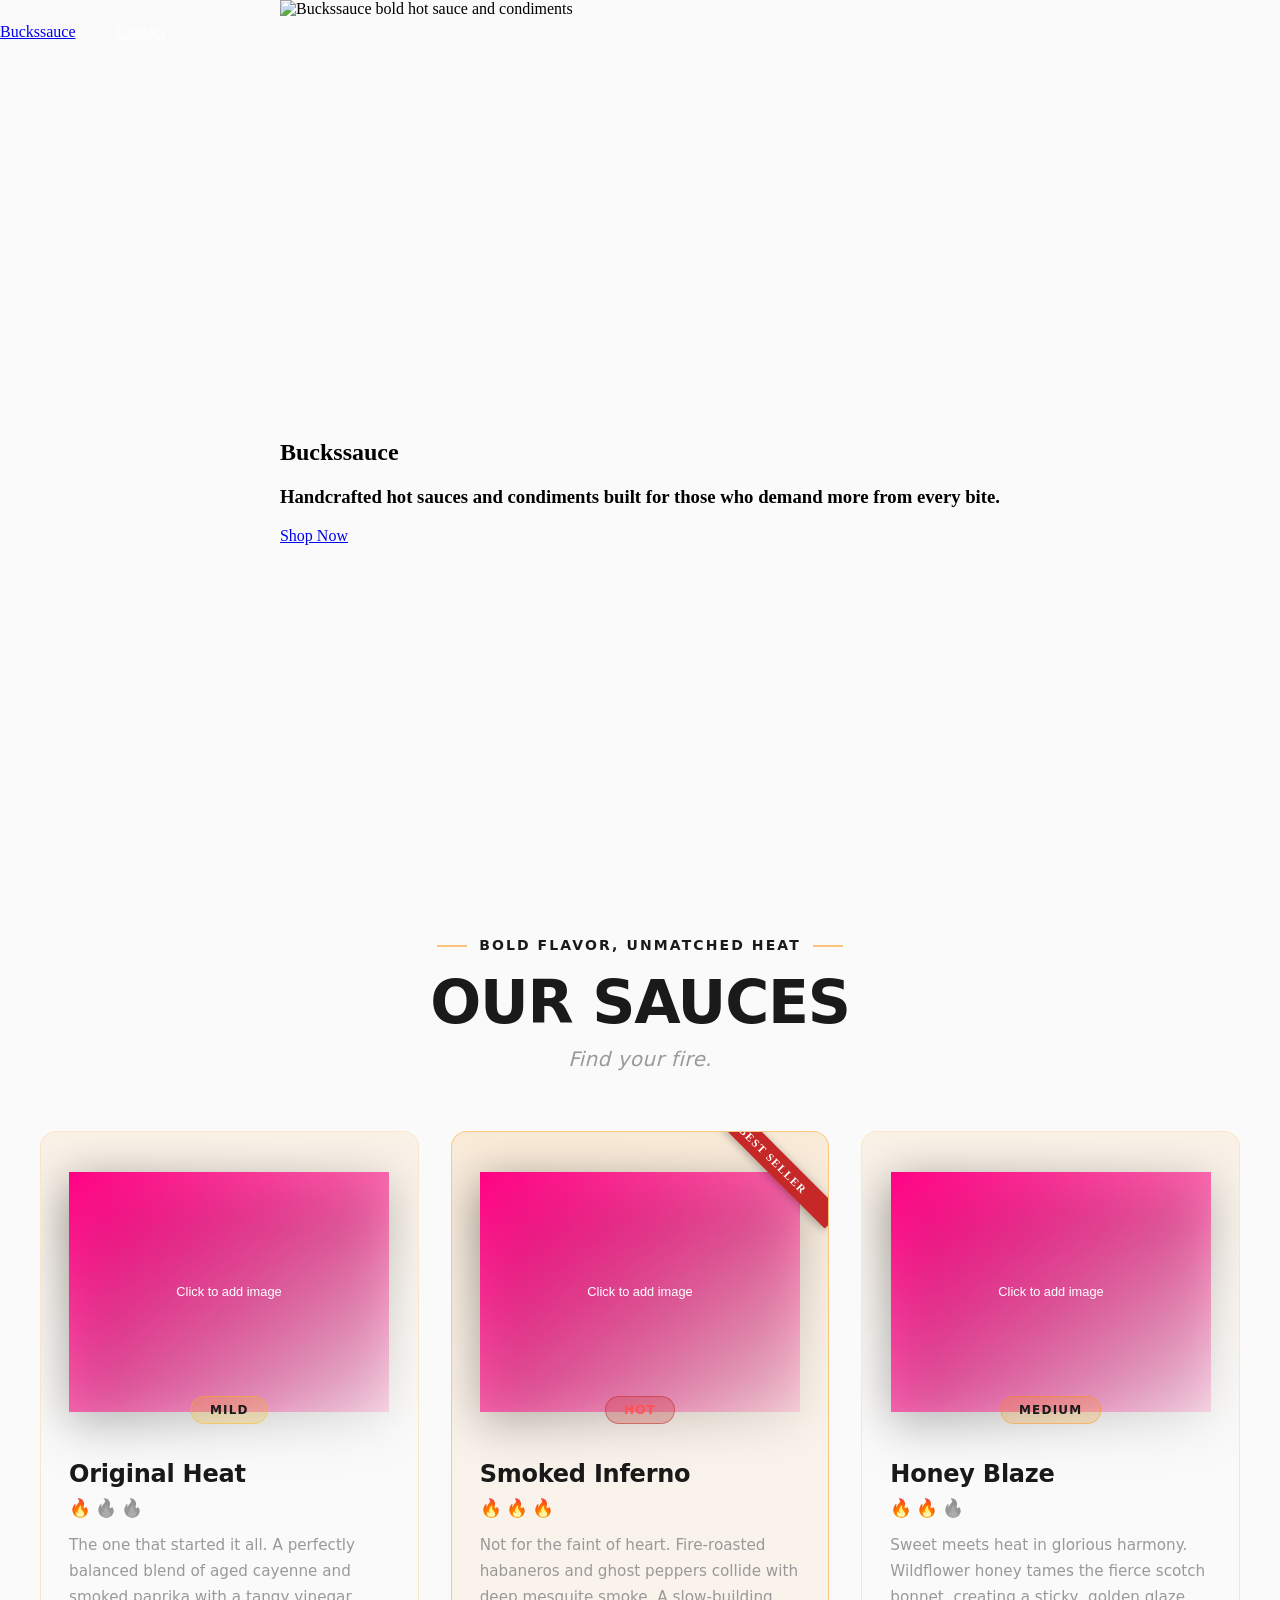
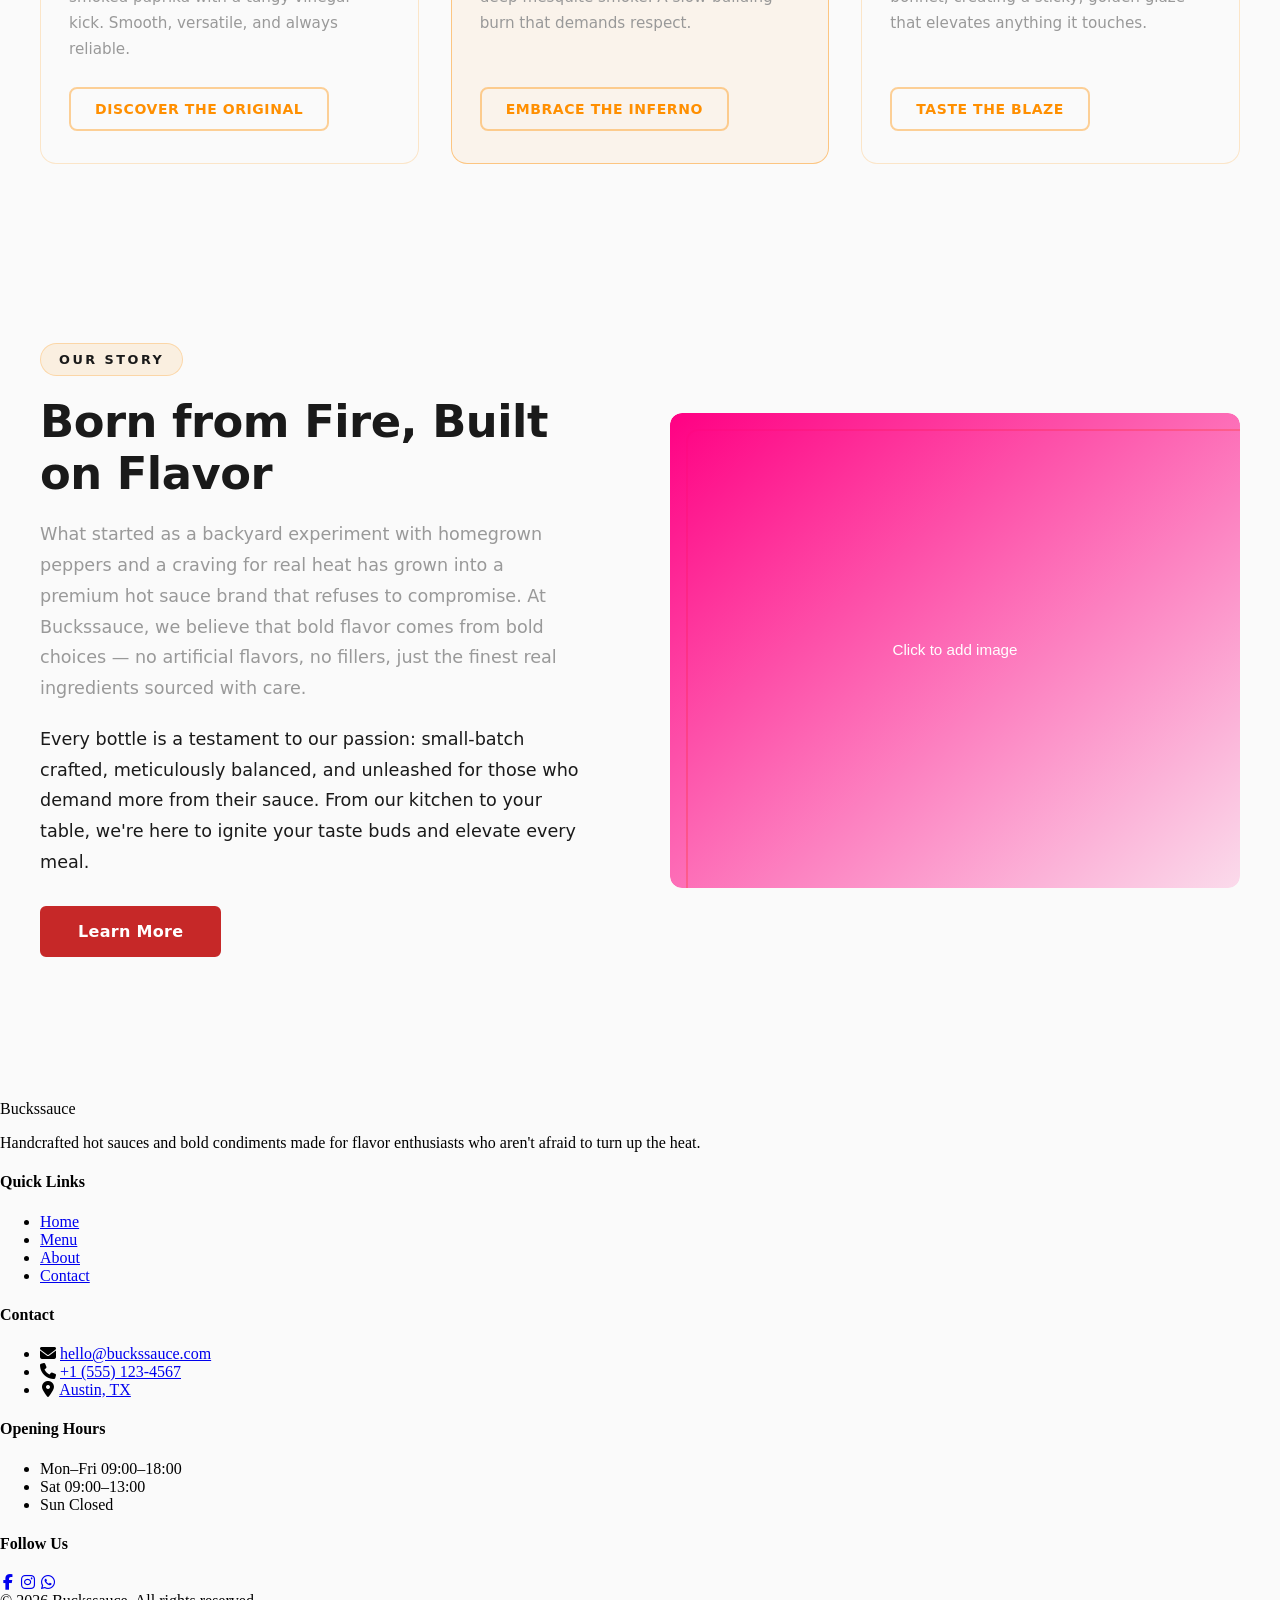
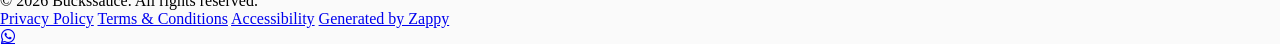
==== commit 9af3c837: "Background sync: Progressive GitHub Sync" ====
--- a/public/index.html
+++ b/public/index.html
@@ -1 +1 @@
-<!doctype html><html lang="en"><head><meta charset="UTF-8"><meta content="width=device-width,initial-scale=1" name="viewport"><meta content="index, follow" name="robots"><title>Unleash Bold Flavor — Buckssauce</title><meta content="Discover Buckssauce, the hot sauce brand that brings fearless flavor to every bite. Explore our lineup of bold, handcrafted sauces and turn up the heat on your meals. Shop now." name="description"><meta content="Buckssauce, bold hot sauce, handcrafted condiments, flavorful sauces, premium hot sauce" name="keywords"><script>!function(){"use strict";var t="8fde7d18-1f36-472e-ba07-775979685865",e="https://api.zappy5.com/api/analytics/track",a=18e5,n=2592e6,o=!0,i=!0,r=!0;var s=function(){var e="zappy_visitor_"+t,a=null;try{if(a=localStorage.getItem(e)){var o=JSON.parse(a),i=Date.now();if(i-o.created<n)return o.lastSeen=i,localStorage.setItem(e,JSON.stringify(o)),o.id}}catch(t){console.warn("Zappy Analytics: LocalStorage not available")}var r="zv_"+Date.now()+"_"+Math.random().toString(36).substr(2,9);try{localStorage.setItem(e,JSON.stringify({id:r,created:Date.now(),lastSeen:Date.now()}))}catch(t){}return r}(),c=function(){var e="zappy_session_"+t,n=null;try{if(n=sessionStorage.getItem(e)){var o=JSON.parse(n),i=Date.now();if(i-o.timestamp<a)return o.timestamp=i,sessionStorage.setItem(e,JSON.stringify(o)),o.id}}catch(t){console.warn("Zappy Analytics: SessionStorage not available")}var r="zs_"+Date.now()+"_"+Math.random().toString(36).substr(2,9);try{sessionStorage.setItem(e,JSON.stringify({id:r,timestamp:Date.now()}))}catch(t){}return r}();function l(a,n){n=n||{};var o={website_id:t,event_type:a,page_path:window.location.pathname,referrer:document.referrer||"direct",visitor_id:s,session_id:c,metadata:n};if(navigator.sendBeacon){var i=new Blob([JSON.stringify(o)],{type:"application/json"});navigator.sendBeacon(e,i)}else fetch(e,{method:"POST",headers:{"Content-Type":"application/json"},body:JSON.stringify(o),keepalive:!0}).catch(function(t){console.warn("Zappy Analytics: Failed to track event",t)})}o&&l("pageview",{title:document.title,url:window.location.href}),i&&document.addEventListener("click",function(t){var e=t.target;if("BUTTON"===e.tagName||e.closest("button")){var a="BUTTON"===e.tagName?e:e.closest("button");l("click",{element:"button",text:a.textContent.trim().substring(0,100),id:a.id||null,class:a.className||null})}else if("A"===e.tagName||e.closest("a")){var n="A"===e.tagName?e:e.closest("a");l("navigation",{element:"link",text:n.textContent.trim().substring(0,100),href:n.href,external:n.hostname!==window.location.hostname})}},!0),r&&document.addEventListener("submit",function(t){var e=t.target;l("form_submit",{form_id:e.id||null,form_name:e.name||null,form_action:e.action||null,form_method:e.method||"GET"})},!0);var d=Date.now();window.addEventListener("beforeunload",function(){l("page_unload",{time_on_page:Math.floor((Date.now()-d)/1e3),page_path:window.location.pathname})}),window.zappyAnalytics={track:l,getVisitorId:function(){return s},getSessionId:function(){return c}}}()</script><meta content="Unleash Bold Flavor — Buckssauce" property="og:title"><meta content="Discover Buckssauce, the hot sauce brand that brings fearless flavor to every bite. Explore our lineup of bold, handcrafted sauces and turn up the heat on your meals. Shop now." property="og:description"><meta content="summary_large_image" name="twitter:card"><meta content="Unleash Bold Flavor — Buckssauce" name="twitter:title"><meta content="Discover Buckssauce, the hot sauce brand that brings fearless flavor to every bite. Explore our lineup of bold, handcrafted sauces and turn up the heat on your meals. Shop now." name="twitter:description"><meta content="website" property="og:type"><meta content="en_US" property="og:locale"><style>.skip-link{position:absolute;top:0;left:0;transform:translateY(-200%);padding:12px 18px;background:var(--bg-dark,#1a1a1a);color:var(--text-light,#fff);font-weight:600;border-radius:0 0 8px 0;z-index:10000}.skip-link:focus{transform:none;outline:2px solid var(--ring,#fff);outline-offset:2px}:focus-visible{outline:2px solid var(--ring,currentColor);outline-offset:3px}</style><link href="/assets/favicon.ico" rel="icon" type="image/x-icon"><link href="/assets/favicon-16x16.png" rel="icon" type="image/png" sizes="16x16"><link href="/assets/favicon-32x32.png" rel="icon" type="image/png" sizes="32x32"><link href="/assets/favicon-48x48.png" rel="icon" type="image/png" sizes="48x48"><link href="/assets/favicon-192x192.png" rel="icon" type="image/png" sizes="192x192"><link href="/assets/favicon-512x512.png" rel="icon" type="image/png" sizes="512x512"><link href="/assets/apple-touch-icon.png" rel="apple-touch-icon"><link href="https://cdn.jsdelivr.net/npm/vanilla-cookieconsent@3/dist/cookieconsent.css" rel="stylesheet"><style id="zappy-critical-above-fold-css">html{box-sizing:border-box;-webkit-text-size-adjust:100%}*,::after,::before{box-sizing:inherit}body{margin:0;min-width:320px;overflow-x:clip}img,svg,video{max-width:100%;height:auto}main{display:block}.container{width:min(100% - 32px,1200px);margin-inline:auto}.navbar,header .navbar,header[role=banner],nav.navbar{position:relative;z-index:1000;width:100%}.nav-container,.navbar .container{display:flex;align-items:center;justify-content:space-between;min-height:64px}.logo,.logo-link img{display:block;width:35px;height:35px;object-fit:contain}#navMenu,.nav-menu{list-style:none}.fa,.fa-brands,.fa-regular,.fa-solid,.fab,.far,.fas{display:inline-block;min-width:1em;text-align:center}html:not(#zappy-noop) .navbar:has(.nav-ecommerce-icons)>.phone-header-btn,html:not(#zappy-noop)[data-zappy-site-type=ecommerce] .phone-header-btn{display:none!important;visibility:hidden!important;width:0!important;height:0!important;pointer-events:none!important}.zappy-preview-empty-store-cta{display:none!important;visibility:hidden!important;height:0!important;max-height:0!important;overflow:hidden!important;margin:0!important;padding:0!important;border:0!important;box-shadow:none!important}.hero-section,.index-hero-section,section[class*=hero]{position:relative;overflow:hidden;min-height:560px}.hero-bg-image,.hero-bg-wrapper,section[class*=hero] [class*=hero-bg]{position:absolute;inset:0;width:100%;height:100%}.hero-bg-image img,.hero-bg-wrapper img,section[class*=hero] [data-hero-bg],section[class*=hero] img[data-hero-background=true]{width:100%!important;height:100%!important;object-fit:cover!important;display:block}.hero-content,section[class*=hero] .container{position:relative;z-index:2}@media(max-width:768px){:root{--header-height:72px;--total-header-height:72px;--zappy-mobile-menu-top:72px}html[data-zappy-site-type=ecommerce] body{padding-top:var(--total-header-height,72px)}html[data-zappy-site-type=ecommerce] body>.navbar:not(.zappy-catalog-menu),html[data-zappy-site-type=ecommerce] body>nav.navbar{position:fixed!important;top:0;left:0;right:0;z-index:100000;width:100%;margin-bottom:0}.zappy-catalog-menu{position:fixed;top:var(--header-height,72px);left:0;right:0;z-index:99999}.nav-container,.navbar .container{min-height:60px}#navMenu,.nav-menu{max-width:100vw;overflow-x:hidden}.hero-section,.index-hero-section,section[class*=hero]{min-height:100svh}.hero-bg-image,.hero-bg-wrapper,.hero-scrim{min-height:100svh}}</style><link href="/styles.css" rel="preload" as="style"><link href="/styles.css" rel="stylesheet" media="print" onload='this.media="all"'><noscript><link href="/styles.css" rel="stylesheet"></noscript><script>window.ZAPPY_WEBSITE_ID="8fde7d18-1f36-472e-ba07-775979685865",window.ZAPPY_API_BASE="https://api.zappy5.com"</script><link href="/assets/image-1783958249085-rxr5fx.webp?v=1783958249085" rel="preload" as="image" fetchpriority="high"><style id="zappy-dropdown-submenu-styles">#navMenu li:has(.sub-menu),.nav-menu li:has(.sub-menu),.navbar li:has(.sub-menu),nav li:has(.sub-menu){position:relative}#navMenu .sub-menu,.nav-menu .sub-menu,.navbar .sub-menu,nav .sub-menu{display:block!important;position:absolute!important;top:100%;left:0;min-width:220px;border-radius:8px;box-shadow:0 8px 25px rgba(0,0,0,.15);padding:8px 0;opacity:0;visibility:hidden;transform:translateY(10px);transition:all .3s ease;z-index:1000;list-style:none;pointer-events:none}#navMenu li:hover>.sub-menu,.nav-menu li:hover>.sub-menu,.navbar li:hover>.sub-menu,nav li:hover>.sub-menu{opacity:1!important;visibility:visible!important;transform:translateY(0)!important;pointer-events:auto!important}.sub-menu li{list-style:none;margin:0;padding:0}.sub-menu a{display:block!important;padding:10px 16px!important;color:var(--text-dark,#333)!important;font-weight:500;text-decoration:none;white-space:nowrap;transition:background-color .2s}.sub-menu .zappy-nav-child>a{padding-left:28px!important;font-size:.9em!important;opacity:.85!important}[dir=rtl] .sub-menu .zappy-nav-child>a,html[lang=ar] .sub-menu .zappy-nav-child>a,html[lang=he] .sub-menu .zappy-nav-child>a{padding-left:10px!important;padding-right:28px!important}.sub-menu .zappy-nav-parent>a{font-weight:600!important}.sub-menu a:hover{background-color:#f5f5f5}[dir=rtl] .nav-menu .sub-menu,[dir=rtl] .navbar .sub-menu,[dir=rtl] nav .sub-menu,html[lang=ar] .nav-menu .sub-menu,html[lang=ar] .navbar .sub-menu,html[lang=ar] nav .sub-menu,html[lang=he] .nav-menu .sub-menu,html[lang=he] .navbar .sub-menu,html[lang=he] nav .sub-menu{left:auto!important;right:0!important}.sub-menu:empty,.sub-menu:not(:has(li)):not(:has(> a)),.sub-menu:not(:has(li:not(.zappy-hidden-menu-item))):not(:has(> a)){display:none!important;opacity:0!important;visibility:hidden!important;pointer-events:none!important}li:has(.menu-group-title):hover>.sub-menu{opacity:1!important;visibility:visible!important;transform:translateY(0)!important;pointer-events:auto!important}#navMenu>li>.menu-group-title,.nav-menu>li>.menu-group-title{display:inline-block;padding:.5rem 1rem;cursor:default;user-select:none}@media (max-width:768px){#navMenu .sub-menu,.nav-menu .sub-menu,.navbar .sub-menu,nav .sub-menu{position:static!important;transform:none!important;box-shadow:none!important;background:0 0!important;max-height:0;overflow:hidden;opacity:0;visibility:hidden;transition:max-height .3s ease,opacity .3s ease;padding:0!important;border-radius:0!important}#navMenu .sub-menu.mobile-expanded,.nav-menu .sub-menu.mobile-expanded,.navbar .sub-menu.mobile-expanded{max-height:none!important;overflow-y:visible!important;opacity:1!important;visibility:visible!important;padding:8px 0 8px 16px!important}[dir=rtl] .sub-menu.mobile-expanded,html[lang=he] .sub-menu.mobile-expanded{padding:8px 16px 8px 0!important}#navMenu li:hover>.sub-menu,.nav-menu li:hover>.sub-menu,.navbar li:hover>.sub-menu,nav li:hover>.sub-menu{opacity:0;visibility:hidden;pointer-events:none}#navMenu li>.sub-menu.mobile-expanded,.nav-menu li>.sub-menu.mobile-expanded,.navbar li>.sub-menu.mobile-expanded,nav li>.sub-menu.mobile-expanded{opacity:1!important;visibility:visible!important;pointer-events:auto!important}#navMenu li:has(.sub-menu),.nav-menu li:has(.sub-menu),.navbar li:has(.sub-menu),nav li:has(.sub-menu){display:flex!important;flex-wrap:wrap!important;align-items:center!important;position:relative!important;min-height:44px!important}#navMenu li:has(.sub-menu)>a,.nav-menu li:has(.sub-menu)>a,.navbar li:has(.sub-menu)>a,nav li:has(.sub-menu)>a{flex:1!important;min-width:0!important}#navMenu li:has(.sub-menu)>.menu-group-title,.nav-menu li:has(.sub-menu)>.menu-group-title,.navbar li:has(.sub-menu)>.menu-group-title,nav li:has(.sub-menu)>.menu-group-title{flex:1!important;min-width:0!important;padding:0!important;line-height:inherit!important}#navMenu li:has(.sub-menu)>.sub-menu,.nav-menu li:has(.sub-menu)>.sub-menu,.navbar li:has(.sub-menu)>.sub-menu,nav li:has(.sub-menu)>.sub-menu{flex-basis:100%!important;width:100%!important}#navMenu li:has(.sub-menu)>a [class*=arrow],#navMenu li:has(.sub-menu)>a [class*=chevron],.nav-menu li:has(.sub-menu)>a .fa-angle-down,.nav-menu li:has(.sub-menu)>a .fa-chevron-down,.nav-menu li:has(.sub-menu)>a [class*=arrow],.nav-menu li:has(.sub-menu)>a [class*=chevron],nav li:has(.sub-menu)>a [class*=arrow],nav li:has(.sub-menu)>a [class*=chevron]{display:none!important;visibility:hidden!important}.mobile-submenu-toggle{display:flex!important;align-items:center!important;justify-content:center!important;width:44px!important;height:auto!important;background:0 0!important;border:none!important;cursor:pointer!important;color:var(--text-dark)!important;position:static!important;flex-shrink:0!important;align-self:stretch!important;z-index:2!important;padding:0!important;margin:0!important}.mobile-submenu-toggle::after{content:''!important;width:0!important;height:0!important;border-left:6px solid transparent!important;border-right:6px solid transparent!important;border-top:7px solid currentColor!important;transition:transform .3s ease!important}.mobile-submenu-toggle.expanded::after{transform:rotate(180deg)!important}.sub-menu a{padding:10px 0!important;display:block!important;color:var(--text-dark)!important;white-space:normal!important}.sub-menu .zappy-nav-child>a{padding-left:28px!important;font-size:.9em!important;opacity:.85!important}[dir=rtl] .sub-menu .zappy-nav-child>a,html[lang=ar] .sub-menu .zappy-nav-child>a,html[lang=he] .sub-menu .zappy-nav-child>a{padding-left:0!important;padding-right:28px!important}.sub-menu .zappy-nav-parent>a{font-weight:600!important}#navMenu.active,.nav-menu.active{max-width:100vw!important;overflow-x:hidden!important;box-sizing:border-box!important}.navbar .sub-menu li a,.zappy-products-dropdown .sub-menu a,nav.navbar .sub-menu li a{color:var(--text-dark)!important}}@media (min-width:769px){.mobile-submenu-toggle{display:none!important}}</style><style id="zappy-widget-visibility">html[dir=rtl] .whatsapp-float{right:20px!important;left:auto!important}html:not([dir]) .whatsapp-float,html[dir=ltr] .whatsapp-float{left:20px!important;right:auto!important}html[dir=rtl] #mic-access-tool-general-button,html[dir=rtl] #mic-init-access-tool #mic-access-tool-general-button,html[dir=rtl] #mic-init-access-tool .mic-access-tool-general-button,html[dir=rtl] ._access-icon,html[dir=rtl] .mic-access-tool-general-button{left:20px!important;right:auto!important}html:not([dir]) #mic-access-tool-general-button,html:not([dir]) #mic-init-access-tool #mic-access-tool-general-button,html:not([dir]) #mic-init-access-tool .mic-access-tool-general-button,html:not([dir]) ._access-icon,html:not([dir]) .mic-access-tool-general-button,html[dir=ltr] #mic-access-tool-general-button,html[dir=ltr] #mic-init-access-tool #mic-access-tool-general-button,html[dir=ltr] #mic-init-access-tool .mic-access-tool-general-button,html[dir=ltr] ._access-icon,html[dir=ltr] .mic-access-tool-general-button{right:20px!important;left:auto!important}@media (max-width:768px){.whatsapp-float{display:flex!important}}@media (min-width:769px){.whatsapp-float{display:flex!important}}@media (max-width:768px){#mic-access-tool-general-button,#mic-init-access-tool #mic-access-tool-general-button,#mic-init-access-tool .mic-access-tool-general-button,._access-icon,.mic-access-tool-general-button{display:flex!important;visibility:visible!important;opacity:1!important;pointer-events:auto!important}#mic-access-tool-box.opened-mic-access-tool,#mic-init-access-tool #mic-access-tool-box.opened-mic-access-tool,.mic-access-tool-box.opened-mic-access-tool{visibility:visible!important;opacity:1!important;pointer-events:auto!important}}@media (min-width:769px){#mic-access-tool-general-button,#mic-init-access-tool #mic-access-tool-general-button,#mic-init-access-tool .mic-access-tool-general-button,._access-icon,.mic-access-tool-general-button{display:flex!important;visibility:visible!important;opacity:1!important;pointer-events:auto!important}#mic-access-tool-box.opened-mic-access-tool,#mic-init-access-tool #mic-access-tool-box.opened-mic-access-tool,.mic-access-tool-box.opened-mic-access-tool{visibility:visible!important;opacity:1!important;pointer-events:auto!important}}</style></head><body><a href="#main" class="skip-link">Skip to main content</a><nav class="navbar"><button aria-label="Menu" class="mobile-toggle" id="mobileToggle"><svg fill="none" height="24" viewBox="0 0 24 24" width="24" class="hamburger-icon" style="display:block !important"><path d="M3 12h18M3 6h18M3 18h18" stroke="currentColor" stroke-linecap="round" stroke-width="2"></path></svg> <svg fill="none" height="24" viewBox="0 0 24 24" width="24" class="close-icon" style="display:none !important"><path d="M18 6L6 18M6 6l12 12" stroke="currentColor" stroke-linecap="round" stroke-width="2"></path></svg></button> <button aria-label="Call" class="phone-header-btn" data-phone="[business_phone]"><svg fill="currentColor" height="20" viewBox="0 0 24 24" width="20"><path d="M22 16.92v3a2 2 0 0 1-2.18 2 19.79 19.79 0 0 1-8.63-3.07 19.5 19.5 0 0 1-6-6 19.79 19.79 0 0 1-3.07-8.67A2 2 0 0 1 4.11 2h3a2 2 0 0 1 2 1.72 12.84 12.84 0 0 0 .7 2.81 2 2 0 0 1-.45 2.11L8.09 9.91a16 16 0 0 0 6 6l1.27-1.27a2 2 0 0 1 2.11-.45 12.84 12.84 0 0 0 2.81.7A2 2 0 0 1 22 16.92z"></path></svg></button><div class="nav-container"><div class="nav-brand"><a href="/" class="logo-link"><span class="logo-text">Buckssauce</span></a></div><ul class="nav-menu" id="navMenu"><li class="mobile-contact-link nav-cta-mobile-item"><a href="#cta" class="nav-cta-btn">Contact</a></li></ul><div class="nav-cta-container"><a href="#cta" class="nav-cta-btn">Contact</a></div></div></nav><script>window.addEventListener("load",function(){const e=document.querySelector(".navbar, nav, header");if(!e)return void console.log("[Navbar] Navbar element not found");let t=document.getElementById("mobileToggle")||document.querySelector(".mobile-toggle")||document.querySelector(".hamburger")||document.querySelector(".hamburger-menu")||document.querySelector(".menu-toggle")||document.querySelector(".burger-menu")||document.querySelector('[aria-label="Menu"]')||document.querySelector('[aria-label="תפריט"]');const o=document.querySelector(".phone-header-btn"),n=window.getComputedStyle(e);let r=n.backgroundColor;if(console.log("[Navbar] Initial navbar background:",r),"transparent"===r||"rgba(0, 0, 0, 0)"===r||r.startsWith("rgba")&&r.includes(", 0)")){const e=n.backgroundImage;if(e&&"none"!==e)console.log("[Navbar] Navbar has background image/gradient, using dark text"),r="rgb(240, 240, 240)";else{const e=window.getComputedStyle(document.body).backgroundColor;console.log("[Navbar] Navbar transparent, using body background:",e),r=e}}const a=r.match(/\d+/g);if(a&&a.length>=3){const e=(.299*parseInt(a[0])+.587*parseInt(a[1])+.114*parseInt(a[2]))/255;console.log("[Navbar] Mobile button colors preserved from Claude CSS (luminance:",e.toFixed(2)+")");const n=document.createElement("style");n.id="zappy-mobile-nav-fix";document.documentElement.lang;document.documentElement.dir,n.textContent='\n        /* Hide mobile buttons on desktop, show only on mobile */\n        @media (min-width: 769px) {\n          .mobile-toggle,\n          .phone-header-btn {\n            display: none !important;\n          }\n        }\n        \n        /* Show and position mobile buttons correctly on mobile */\n        @media (max-width: 768px) {\n          .navbar,\n          nav.navbar {\n            min-height: 70px !important;\n          }\n\n          .mobile-toggle,\n          .phone-header-btn {\n            position: absolute !important;\n            top: 0 !important;\n            bottom: 0 !important;\n            margin-top: auto !important;\n            margin-bottom: auto !important;\n            transform: none !important;\n            z-index: 1001 !important;\n            display: flex !important;\n            align-items: center !important;\n            justify-content: center !important;\n            width: 36px !important;\n            height: 36px !important;\n            border-radius: 50% !important;\n            border: none !important;\n            cursor: pointer !important;\n            padding: 6px !important;\n            background: none !important;\n            color: var(--nav-text, var(--text-dark)) !important;\n            touch-action: manipulation !important;\n            -webkit-tap-highlight-color: transparent !important;\n          }\n\n          html[data-zappy-site-type="ecommerce"] .phone-header-btn,\n          body[data-zappy-site-type="ecommerce"] .phone-header-btn,\n          html[data-zappy-site-type="ecommerce"] header .phone-header-btn,\n          html[data-zappy-site-type="ecommerce"] nav .phone-header-btn {\n            display: none !important;\n            visibility: hidden !important;\n            width: 0 !important;\n            height: 0 !important;\n            min-width: 0 !important;\n            overflow: hidden !important;\n          }\n          \n          /* LTR positioning (default): hamburger LEFT, phone RIGHT */\n          html:not([dir="rtl"]):not([lang="he"]):not([lang="ar"]) .mobile-toggle,\n          html[dir="ltr"] .mobile-toggle {\n            left: 12px !important;\n            right: auto !important;\n          }\n          html:not([dir="rtl"]):not([lang="he"]):not([lang="ar"]) .phone-header-btn,\n          html[dir="ltr"] .phone-header-btn {\n            right: 12px !important;\n            left: auto !important;\n          }\n          \n          /* RTL positioning: hamburger RIGHT, phone LEFT */\n          html[dir="rtl"] .mobile-toggle,\n          html[lang="he"] .mobile-toggle,\n          html[lang="ar"] .mobile-toggle {\n            right: 12px !important;\n            left: auto !important;\n          }\n          html[dir="rtl"] .phone-header-btn,\n          html[lang="he"] .phone-header-btn,\n          html[lang="ar"] .phone-header-btn {\n            left: 12px !important;\n            right: auto !important;\n          }\n          \n          /* CRITICAL: Ensure nav-container has min-height on mobile */\n          /* All children are positioned absolutely/fixed on mobile, so height:auto collapses to 0 */\n          .nav-container {\n            min-height: 70px !important;\n            position: relative !important;\n          }\n          \n          /* Ensure SVG icons are properly sized and inherit color */\n          .mobile-toggle svg,\n          .phone-header-btn svg {\n            width: 24px !important;\n            height: 24px !important;\n            /* Don\'t force display - let JavaScript control hamburger/close toggle */\n          }\n          \n          /* Reset nav-cta-container on mobile - remove desktop box-shadow/padding */\n          /* that creates a visible ghost box when CTA button is hidden */\n          .nav-cta-container {\n            box-shadow: none !important;\n            padding: 0 !important;\n          }\n          \n          /* Hide nav-cta-container entirely on mobile when there\'s no lang-switcher */\n          /* (only the CTA button is inside, and it\'s hidden on mobile) */\n          .nav-cta-container:not(:has(.lang-switcher)) {\n            display: none !important;\n          }\n          \n          /* CRITICAL: Prevent hero image fade gradient from bleeding over headline text */\n          /* The .image-fade-gradient has bottom: -30px (extends below parent) */\n          /* On mobile stacked layout, this overlaps the h1 text below the image */\n          .hero-image-column {\n            overflow: hidden !important;\n          }\n          .image-fade-gradient {\n            bottom: 0 !important;\n          }\n          \n          /* Hide desktop language switcher on mobile - hamburger menu handles it */\n          /* High specificity to override stored CSS */\n          .lang-switcher,\n          .nav-cta-container .lang-switcher,\n          .nav-container .lang-switcher,\n          .navbar .lang-switcher,\n          .navbar .nav-cta-container .lang-switcher {\n            display: none !important;\n          }\n        }\n      ';const r=document.getElementById("zappy-mobile-nav-fix");r&&r.remove(),document.head.appendChild(n),console.log("[Navbar] Critical CSS injected for mobile nav positioning");const i=window.innerWidth<=768;if(t){const e=t.querySelector(".hamburger-icon"),o=t.querySelector(".close-icon");e&&(e.style.setProperty("width","24px","important"),e.style.setProperty("height","24px","important"),e.style.setProperty("display","block","important")),o&&(o.style.setProperty("width","24px","important"),o.style.setProperty("height","24px","important"),o.style.setProperty("display","none","important")),i?(t.style.setProperty("position","absolute","important"),t.style.setProperty("top","0","important"),t.style.setProperty("bottom","0","important"),t.style.setProperty("margin-top","auto","important"),t.style.setProperty("margin-bottom","auto","important"),t.style.setProperty("transform","none","important"),t.style.setProperty("z-index","1001","important"),t.style.removeProperty("left"),t.style.removeProperty("right"),console.log("[Navbar] Mobile toggle positioning applied (mobile viewport)")):(t.style.removeProperty("position"),t.style.removeProperty("top"),t.style.removeProperty("transform"),t.style.removeProperty("z-index"),t.style.removeProperty("left"),t.style.removeProperty("right"),console.log("[Navbar] Desktop viewport - cleared mobile toggle inline positioning"))}if(o){const e=o.querySelector("svg");e&&(e.style.width="24px",e.style.height="24px",e.setAttribute("width","24"),e.setAttribute("height","24")),i?(o.style.setProperty("position","absolute","important"),o.style.setProperty("top","0","important"),o.style.setProperty("bottom","0","important"),o.style.setProperty("margin-top","auto","important"),o.style.setProperty("margin-bottom","auto","important"),o.style.setProperty("transform","none","important"),o.style.setProperty("z-index","1001","important"),o.style.removeProperty("left"),o.style.removeProperty("right"),console.log("[Navbar] Phone button positioning applied (mobile viewport)")):(o.style.removeProperty("position"),o.style.removeProperty("top"),o.style.removeProperty("transform"),o.style.removeProperty("z-index"),o.style.removeProperty("left"),o.style.removeProperty("right"),console.log("[Navbar] Desktop viewport - cleared phone button inline positioning"))}}else console.log("[Navbar] Could not parse background color:",r);t=document.getElementById("mobileToggle")||document.querySelector(".mobile-toggle")||document.querySelector(".hamburger")||document.querySelector(".hamburger-menu")||document.querySelector(".menu-toggle")||document.querySelector(".burger-menu")||document.querySelector('[aria-label="Menu"]')||document.querySelector('[aria-label="תפריט"]');const i=document.getElementById("navMenu")||document.querySelector(".nav-menu")||document.querySelector(".nav-links")||document.querySelector("nav ul:not(.submenu)");if(!t||!i)return void console.log("[Navbar] Mobile toggle or menu not found:",{toggle:!!t,menu:!!i});i.id||(i.id="navMenu"),console.log("[Navbar] Initializing mobile menu...");const l=t.cloneNode(!0);t.parentNode.replaceChild(l,t);var s=0;function p(e){var t=Date.now();t-s<300||(s=t,function(e){e.preventDefault(),e.stopPropagation();const t=l.querySelector(".hamburger-icon"),o=l.querySelector(".close-icon");i.classList.contains("active")?(i.classList.remove("active"),t&&t.style.setProperty("display","block","important"),o&&o.style.setProperty("display","none","important"),document.body.style.overflow="",document.body.classList.remove("menu-open"),console.log("[Navbar] Menu closed")):(i.classList.add("active"),t&&t.style.setProperty("display","none","important"),o&&o.style.setProperty("display","block","important"),document.body.style.overflow="hidden",document.body.classList.add("menu-open"),console.log("[Navbar] Menu opened"))}(e))}l.addEventListener("click",p),l.addEventListener("touchend",p),document.addEventListener("keydown",function(e){if(("Escape"===e.key||"Esc"===e.key)&&i.classList.contains("active")){const e=l.querySelector(".hamburger-icon"),t=l.querySelector(".close-icon");i.classList.remove("active"),e&&e.style.setProperty("display","block","important"),t&&t.style.setProperty("display","none","important"),document.body.style.overflow="",document.body.classList.remove("menu-open"),console.log("[Navbar] Menu closed (Escape)")}}),i.querySelectorAll("a").forEach(function(e){e.addEventListener("click",function(){if("#"===this.getAttribute("href"))return;const e=l.querySelector(".hamburger-icon"),t=l.querySelector(".close-icon");i.classList.remove("active"),e&&e.style.setProperty("display","block","important"),t&&t.style.setProperty("display","none","important"),document.body.style.overflow="",document.body.classList.remove("menu-open"),console.log("[Navbar] Menu closed (link clicked)")})});var m=i.querySelectorAll(".dropdown-toggle");m.forEach(function(e){e.addEventListener("click",function(e){e.preventDefault(),e.stopPropagation();var t=this.closest(".nav-dropdown");t&&(t.parentNode.querySelectorAll(".nav-dropdown.open").forEach(function(e){e!==t&&e.classList.remove("open")}),t.classList.toggle("open"),console.log("[Navbar] Dropdown toggled:",t.classList.contains("open")?"open":"closed"))})}),document.addEventListener("click",function(e){e.target.closest(".nav-dropdown")||document.querySelectorAll(".nav-dropdown.open").forEach(function(e){e.classList.remove("open")})}),console.log("[Navbar] Dropdown handlers initialized for "+m.length+" dropdowns"),o&&o.addEventListener("click",function(){const e=document.querySelectorAll('a[href^="tel:"]'),t=e.length>0?e[0].getAttribute("href").replace("tel:",""):"[business_phone]";window.location.href="tel:"+t,console.log("[Navbar] Phone button clicked")}),console.log("[Navbar] Mobile menu initialized successfully")})</script><main id="main"><section class="home-hero-section" data-band-index="0" data-hero-type="fullscreen-scrim" data-layout-spec="Home-hero" id="hero"><div class="hero-bg-wrapper"><img alt="Buckssauce bold hot sauce and condiments" class="hero-bg-img" data-context="Bold overhead flat-lay of artisan hot sauce bottles from Buckssauce brand on a dark rustic wooden surface with scattered chili peppers, garlic, and spices, dramatic moody food photography lighting, rich warm tones" data-placeholder="home-hero-image-1" decoding="async" fetchpriority="high" loading="eager" src="/assets/image-1783958249085-rxr5fx.webp?v=1783958249085" data-hero-bg="true" height="600" width="1200"><div class="hero-scrim" aria-hidden="true"></div></div><div class="hero-content-wrapper"><div class="hero-content"><h1 class="hero-headline">Bold Flavor. No Compromise.</h1><h3 class="hero-subheadline">Handcrafted hot sauces and condiments built for those who demand more from every bite.</h3><a href="/shop" class="hero-cta-btn">Shop Now</a></div></div></section><section class="bs-sauces-section" aria-labelledby="bs-sauces-heading"><div class="bs-sauces-container"><div class="bs-sauces-header"><span class="bs-sauces-eyebrow">Bold Flavor, Unmatched Heat</span><h2 class="bs-sauces-heading" id="bs-sauces-heading">Our Sauces</h2><p class="bs-sauces-subheading">Find your fire.</p></div><div class="bs-sauces-grid"><article class="bs-sauce-card"><div class="bs-sauce-card-inner"><div class="bs-sauce-image-wrapper"><img alt="Original Heat hot sauce bottle" class="bs-sauce-image" data-context="Buckssauce Original Heat hot sauce bottle with bold red label and flames, rustic dark background, masculine food brand aesthetic, warm amber lighting" data-placeholder="sauce-original-heat" decoding="async" fetchpriority="low" loading="lazy" src="data:image/svg+xml,%3Csvg xmlns=%27http://www.w3.org/2000/svg%27 width=%27400%27 height=%27300%27%3E%3Cdefs%3E%3ClinearGradient id=%27grad%27 x1=%270%25%27 y1=%270%25%27 x2=%27100%25%27 y2=%27100%25%27%3E%3Cstop offset=%270%25%27 style=%27stop-color:%23FF0083;stop-opacity:1%27 /%3E%3Cstop offset=%27100%25%27 style=%27stop-color:%23FF008320;stop-opacity:1%27 /%3E%3C/linearGradient%3E%3C/defs%3E%3Crect width=%27100%25%27 height=%27100%25%27 fill=%27url(%23grad)%27/%3E%3Ctext x=%2750%25%27 y=%2750%25%27 font-family=%27Arial, sans-serif%27 font-size=%2716%27 fill=%27white%27 text-anchor=%27middle%27 dy=%27.3em%27 font-weight=%27500%27%3EClick%20to%20add%20image%3C/text%3E%3C/svg%3E"> <span class="bs-heat-badge bs-heat-mild">Mild</span></div><div class="bs-sauce-content"><h3 class="bs-sauce-name">Original Heat</h3><div class="bs-heat-meter" aria-label="Heat level: 1 out of 3 flames"><span class="bs-flame bs-flame-active" aria-hidden="true">🔥</span> <span class="bs-flame bs-flame-inactive" aria-hidden="true">🔥</span> <span class="bs-flame bs-flame-inactive" aria-hidden="true">🔥</span></div><p class="bs-sauce-description">The one that started it all. A perfectly balanced blend of aged cayenne and smoked paprika with a tangy vinegar kick. Smooth, versatile, and always reliable.</p><a href="#" class="bs-sauce-btn" aria-label="Learn more about Original Heat">Discover the Original</a></div></div></article><article class="bs-sauce-card bs-sauce-card-featured"><div class="bs-sauce-card-inner"><div class="bs-sauce-image-wrapper"><img alt="Smoked Inferno hot sauce bottle" class="bs-sauce-image" data-context="Buckssauce Smoked Inferno hot sauce bottle with dark label and smoke wisps, fiery ember glow, rustic dark background, intense masculine branding" data-placeholder="sauce-smoked-inferno" decoding="async" fetchpriority="low" loading="lazy" src="data:image/svg+xml,%3Csvg xmlns=%27http://www.w3.org/2000/svg%27 width=%27400%27 height=%27300%27%3E%3Cdefs%3E%3ClinearGradient id=%27grad%27 x1=%270%25%27 y1=%270%25%27 x2=%27100%25%27 y2=%27100%25%27%3E%3Cstop offset=%270%25%27 style=%27stop-color:%23FF0083;stop-opacity:1%27 /%3E%3Cstop offset=%27100%25%27 style=%27stop-color:%23FF008320;stop-opacity:1%27 /%3E%3C/linearGradient%3E%3C/defs%3E%3Crect width=%27100%25%27 height=%27100%25%27 fill=%27url(%23grad)%27/%3E%3Ctext x=%2750%25%27 y=%2750%25%27 font-family=%27Arial, sans-serif%27 font-size=%2716%27 fill=%27white%27 text-anchor=%27middle%27 dy=%27.3em%27 font-weight=%27500%27%3EClick%20to%20add%20image%3C/text%3E%3C/svg%3E"> <span class="bs-heat-badge bs-heat-hot">Hot</span></div><div class="bs-sauce-content"><h3 class="bs-sauce-name">Smoked Inferno</h3><div class="bs-heat-meter" aria-label="Heat level: 3 out of 3 flames"><span class="bs-flame bs-flame-active" aria-hidden="true">🔥</span> <span class="bs-flame bs-flame-active" aria-hidden="true">🔥</span> <span class="bs-flame bs-flame-active" aria-hidden="true">🔥</span></div><p class="bs-sauce-description">Not for the faint of heart. Fire-roasted habaneros and ghost peppers collide with deep mesquite smoke. A slow-building burn that demands respect.</p><a href="#" class="bs-sauce-btn" aria-label="Learn more about Smoked Inferno">Embrace the Inferno</a></div></div></article><article class="bs-sauce-card"><div class="bs-sauce-card-inner"><div class="bs-sauce-image-wrapper"><img alt="Honey Blaze hot sauce bottle" class="bs-sauce-image" data-context="Buckssauce Honey Blaze hot sauce bottle with golden amber label and honey drip, warm rustic background, sweet heat aesthetic, bold masculine branding" data-placeholder="sauce-honey-blaze" decoding="async" fetchpriority="low" loading="lazy" src="data:image/svg+xml,%3Csvg xmlns=%27http://www.w3.org/2000/svg%27 width=%27400%27 height=%27300%27%3E%3Cdefs%3E%3ClinearGradient id=%27grad%27 x1=%270%25%27 y1=%270%25%27 x2=%27100%25%27 y2=%27100%25%27%3E%3Cstop offset=%270%25%27 style=%27stop-color:%23FF0083;stop-opacity:1%27 /%3E%3Cstop offset=%27100%25%27 style=%27stop-color:%23FF008320;stop-opacity:1%27 /%3E%3C/linearGradient%3E%3C/defs%3E%3Crect width=%27100%25%27 height=%27100%25%27 fill=%27url(%23grad)%27/%3E%3Ctext x=%2750%25%27 y=%2750%25%27 font-family=%27Arial, sans-serif%27 font-size=%2716%27 fill=%27white%27 text-anchor=%27middle%27 dy=%27.3em%27 font-weight=%27500%27%3EClick%20to%20add%20image%3C/text%3E%3C/svg%3E"> <span class="bs-heat-badge bs-heat-medium">Medium</span></div><div class="bs-sauce-content"><h3 class="bs-sauce-name">Honey Blaze</h3><div class="bs-heat-meter" aria-label="Heat level: 2 out of 3 flames"><span class="bs-flame bs-flame-active" aria-hidden="true">🔥</span> <span class="bs-flame bs-flame-active" aria-hidden="true">🔥</span> <span class="bs-flame bs-flame-inactive" aria-hidden="true">🔥</span></div><p class="bs-sauce-description">Sweet meets heat in glorious harmony. Wildflower honey tames the fierce scotch bonnet, creating a sticky, golden glaze that elevates anything it touches.</p><a href="#" class="bs-sauce-btn" aria-label="Learn more about Honey Blaze">Taste the Blaze</a></div></div></article></div></div></section><section class="about-buckssauce" aria-labelledby="about-heading"><div class="about-container"><div class="about-text"><span class="about-badge">Our Story</span><h2 class="about-headline" id="about-heading">Born from Fire, Built on Flavor</h2><p class="about-body">What started as a backyard experiment with homegrown peppers and a craving for real heat has grown into a premium hot sauce brand that refuses to compromise. At Buckssauce, we believe that bold flavor comes from bold choices — no artificial flavors, no fillers, just the finest real ingredients sourced with care.</p><p class="about-body">Every bottle is a testament to our passion: small-batch crafted, meticulously balanced, and unleashed for those who demand more from their sauce. From our kitchen to your table, we're here to ignite your taste buds and elevate every meal.</p><a href="/about" class="about-cta" aria-label="Learn more about Buckssauce story">Learn More</a></div><div class="about-image-wrapper"><img alt="Buckssauce ingredients and craft kitchen" class="about-image" data-context="Rustic kitchen scene with fresh chili peppers, garlic, and spices on a dark wooden table, warm dramatic lighting, premium hot sauce brand aesthetic" data-placeholder="about-buckssauce-1" decoding="async" fetchpriority="low" loading="lazy" src="data:image/svg+xml,%3Csvg xmlns=%27http://www.w3.org/2000/svg%27 width=%27600%27 height=%27500%27%3E%3Cdefs%3E%3ClinearGradient id=%27grad%27 x1=%270%25%27 y1=%270%25%27 x2=%27100%25%27 y2=%27100%25%27%3E%3Cstop offset=%270%25%27 style=%27stop-color:%23FF0083;stop-opacity:1%27 /%3E%3Cstop offset=%27100%25%27 style=%27stop-color:%23FF008320;stop-opacity:1%27 /%3E%3C/linearGradient%3E%3C/defs%3E%3Crect width=%27100%25%27 height=%27100%25%27 fill=%27url(%23grad)%27/%3E%3Ctext x=%2750%25%27 y=%2750%25%27 font-family=%27Arial, sans-serif%27 font-size=%2716%27 fill=%27white%27 text-anchor=%27middle%27 dy=%27.3em%27 font-weight=%27500%27%3EClick%20to%20add%20image%3C/text%3E%3C/svg%3E"><div class="about-image-accent" aria-hidden="true"></div></div></div></section></main><footer class="site-footer"><div class="footer-container"><div class="footer-grid"><div class="footer-col footer-brand-col"><span class="logo-text">Buckssauce</span><p class="footer-tagline">Handcrafted hot sauces and bold condiments made for flavor enthusiasts who aren't afraid to turn up the heat.</p></div><div class="footer-col footer-links-col"><h4>Quick Links</h4><ul><li><a href="/">Home</a></li><li><a href="/menu">Menu</a></li><li><a href="/about">About</a></li><li><a href="/contact">Contact</a></li></ul></div><div class="footer-col footer-contact-col"><h4>Contact</h4><ul class="footer-contact"><li><span class="contact-icon"><i class="fas fa-envelope"></i></span> <span class="contact-text"><a href="mailto:hello@buckssauce.com">[business_email]</a></span></li><li><span class="contact-icon"><i class="fas fa-phone"></i></span> <span class="contact-text"><a href="tel:+1 (555) 123-4567">[business_phone]</a></span></li><li><span class="contact-icon"><i class="fas fa-map-marker-alt"></i></span> <span class="contact-text">Austin, TX</span></li></ul></div><div class="footer-col footer-hours-col"><h4>Opening Hours</h4><ul class="footer-hours"><li><span class="hours-day">Mon–Fri</span> <span class="hours-time">09:00–18:00</span></li><li><span class="hours-day">Sat</span> <span class="hours-time">09:00–13:00</span></li><li><span class="hours-day">Sun</span> <span class="hours-time">Closed</span></li></ul></div><div class="footer-col footer-social-col"><h4>Follow Us</h4><div class="footer-social"><a href="[facebook_handle]" aria-label="Facebook"><i class="fab fa-facebook-f"></i></a> <a href="[instagram_handle]" aria-label="Instagram"><i class="fab fa-instagram"></i></a> <a href="[whatsapp_handle]" aria-label="WhatsApp"><i class="fab fa-whatsapp"></i></a></div></div></div><div class="footer-bottom"><div class="footer-copyright">© 2026 Buckssauce. All rights reserved.</div><div class="footer-legal"><a href="/privacy">Privacy Policy</a> <a href="/terms">Terms &amp; Conditions</a> <a href="/accessibility">Accessibility</a> <a href="https://zappy5.com" class="zappy-attribution" target="_blank">Generated by Zappy</a></div></div></div></footer><a href="https://wa.me/[whatsapp_handle]" class="whatsapp-float" aria-label="WhatsApp"><i class="fab fa-whatsapp"></i></a><div data-integration="accessibility:toolbar"></div><script src="/script.js"></script><script id="zappy-font-awesome-loader">!function(){if(!window.__zappyFontAwesomeLoader){window.__zappyFontAwesomeLoader=!0;["pointerdown","keydown","touchstart","mouseover"].forEach(function(o){window.addEventListener(o,e,{once:!0,passive:!0})}),"requestIdleCallback"in window?requestIdleCallback(e,{timeout:5e3}):setTimeout(e,3500)}function e(){if(!document.querySelector('link[href*="font-awesome"][href*="all.min.css"]')){var e=document.createElement("link");e.rel="stylesheet",e.href="https://cdnjs.cloudflare.com/ajax/libs/font-awesome/6.4.0/css/all.min.css",e.crossOrigin="anonymous",e.referrerPolicy="no-referrer",document.head.appendChild(e)}}}()</script><script id="zappy-mobile-submenu-script">!function(){function e(){if(window.innerWidth>768)return document.querySelectorAll(".mobile-submenu-toggle").forEach(function(e){e.remove()}),void document.querySelectorAll(".sub-menu.mobile-expanded").forEach(function(e){e.classList.remove("mobile-expanded")});document.querySelectorAll(".nav-menu li:has(.sub-menu), nav li:has(.sub-menu), .navbar li:has(.sub-menu), #navMenu li:has(.sub-menu)").forEach(function(e){if(!e.querySelector(".mobile-submenu-toggle")){var t=e.querySelector(".sub-menu"),n=e.querySelector(":scope > a");if(t&&n){var o=document.createElement("button");o.className="mobile-submenu-toggle",o.setAttribute("aria-label","Toggle submenu"),o.setAttribute("type","button"),n.insertAdjacentElement("afterend",o),o.addEventListener("click",function(e){e.preventDefault(),e.stopPropagation(),document.querySelectorAll(".sub-menu.mobile-expanded").forEach(function(e){if(e!==t){e.classList.remove("mobile-expanded");var n=e.parentElement.querySelector(".mobile-submenu-toggle");n&&n.classList.remove("expanded")}}),t.classList.toggle("mobile-expanded"),o.classList.toggle("expanded")})}}})}var t;"loading"===document.readyState?document.addEventListener("DOMContentLoaded",e):e(),window.addEventListener("resize",function(){clearTimeout(t),t=setTimeout(e,250)});var n=new MutationObserver(function(t){t.forEach(function(t){if("attributes"===t.type){var n=t.target;n.classList&&(n.classList.contains("active")||n.classList.contains("open"))&&setTimeout(e,100)}})});setTimeout(function(){document.querySelectorAll(".mobile-menu, .nav-menu, #navMenu, nav").forEach(function(e){n.observe(e,{attributes:!0,attributeFilter:["class","style"]})})},500)}()</script></body></html>+<!doctype html><html lang="en"><head><meta charset="UTF-8"><meta content="width=device-width,initial-scale=1" name="viewport"><meta content="index, follow" name="robots"><title>Unleash Bold Flavor — Buckssauce</title><meta content="Discover Buckssauce, the hot sauce brand that brings fearless flavor to every bite. Explore our lineup of bold, handcrafted sauces and turn up the heat on your meals. Shop now." name="description"><meta content="Buckssauce, bold hot sauce, handcrafted condiments, flavorful sauces, premium hot sauce" name="keywords"><script>!function(){"use strict";var t="8fde7d18-1f36-472e-ba07-775979685865",e="https://api.zappy5.com/api/analytics/track",a=18e5,n=2592e6,o=!0,i=!0,r=!0;var s=function(){var e="zappy_visitor_"+t,a=null;try{if(a=localStorage.getItem(e)){var o=JSON.parse(a),i=Date.now();if(i-o.created<n)return o.lastSeen=i,localStorage.setItem(e,JSON.stringify(o)),o.id}}catch(t){console.warn("Zappy Analytics: LocalStorage not available")}var r="zv_"+Date.now()+"_"+Math.random().toString(36).substr(2,9);try{localStorage.setItem(e,JSON.stringify({id:r,created:Date.now(),lastSeen:Date.now()}))}catch(t){}return r}(),c=function(){var e="zappy_session_"+t,n=null;try{if(n=sessionStorage.getItem(e)){var o=JSON.parse(n),i=Date.now();if(i-o.timestamp<a)return o.timestamp=i,sessionStorage.setItem(e,JSON.stringify(o)),o.id}}catch(t){console.warn("Zappy Analytics: SessionStorage not available")}var r="zs_"+Date.now()+"_"+Math.random().toString(36).substr(2,9);try{sessionStorage.setItem(e,JSON.stringify({id:r,timestamp:Date.now()}))}catch(t){}return r}();function l(a,n){n=n||{};var o={website_id:t,event_type:a,page_path:window.location.pathname,referrer:document.referrer||"direct",visitor_id:s,session_id:c,metadata:n};if(navigator.sendBeacon){var i=new Blob([JSON.stringify(o)],{type:"application/json"});navigator.sendBeacon(e,i)}else fetch(e,{method:"POST",headers:{"Content-Type":"application/json"},body:JSON.stringify(o),keepalive:!0}).catch(function(t){console.warn("Zappy Analytics: Failed to track event",t)})}o&&l("pageview",{title:document.title,url:window.location.href}),i&&document.addEventListener("click",function(t){var e=t.target;if("BUTTON"===e.tagName||e.closest("button")){var a="BUTTON"===e.tagName?e:e.closest("button");l("click",{element:"button",text:a.textContent.trim().substring(0,100),id:a.id||null,class:a.className||null})}else if("A"===e.tagName||e.closest("a")){var n="A"===e.tagName?e:e.closest("a");l("navigation",{element:"link",text:n.textContent.trim().substring(0,100),href:n.href,external:n.hostname!==window.location.hostname})}},!0),r&&document.addEventListener("submit",function(t){var e=t.target;l("form_submit",{form_id:e.id||null,form_name:e.name||null,form_action:e.action||null,form_method:e.method||"GET"})},!0);var d=Date.now();window.addEventListener("beforeunload",function(){l("page_unload",{time_on_page:Math.floor((Date.now()-d)/1e3),page_path:window.location.pathname})}),window.zappyAnalytics={track:l,getVisitorId:function(){return s},getSessionId:function(){return c}}}()</script><meta content="Unleash Bold Flavor — Buckssauce" property="og:title"><meta content="Discover Buckssauce, the hot sauce brand that brings fearless flavor to every bite. Explore our lineup of bold, handcrafted sauces and turn up the heat on your meals. Shop now." property="og:description"><meta content="summary_large_image" name="twitter:card"><meta content="Unleash Bold Flavor — Buckssauce" name="twitter:title"><meta content="Discover Buckssauce, the hot sauce brand that brings fearless flavor to every bite. Explore our lineup of bold, handcrafted sauces and turn up the heat on your meals. Shop now." name="twitter:description"><style id="zappy-critical-above-fold-css">html{box-sizing:border-box;-webkit-text-size-adjust:100%}*,::after,::before{box-sizing:inherit}body{margin:0;min-width:320px;overflow-x:clip}img,svg,video{max-width:100%;height:auto}main{display:block}.container{width:min(100% - 32px,1200px);margin-inline:auto}.navbar,header .navbar,header[role=banner],nav.navbar{position:relative;z-index:1000;width:100%}.nav-container,.navbar .container{display:flex;align-items:center;justify-content:space-between;min-height:64px}.logo,.logo-link img{display:block;width:35px;height:35px;object-fit:contain}#navMenu,.nav-menu{list-style:none}.fa,.fa-brands,.fa-regular,.fa-solid,.fab,.far,.fas{display:inline-block;min-width:1em;text-align:center}html:not(#zappy-noop) .navbar:has(.nav-ecommerce-icons)>.phone-header-btn,html:not(#zappy-noop)[data-zappy-site-type=ecommerce] .phone-header-btn{display:none!important;visibility:hidden!important;width:0!important;height:0!important;pointer-events:none!important}.zappy-preview-empty-store-cta{display:none!important;visibility:hidden!important;height:0!important;max-height:0!important;overflow:hidden!important;margin:0!important;padding:0!important;border:0!important;box-shadow:none!important}.hero-section,.index-hero-section,section[class*=hero]{position:relative;overflow:hidden;min-height:560px}.hero-bg-image,.hero-bg-wrapper,section[class*=hero] [class*=hero-bg]{position:absolute;inset:0;width:100%;height:100%}.hero-bg-image img,.hero-bg-wrapper img,section[class*=hero] [data-hero-bg],section[class*=hero] img[data-hero-background=true]{width:100%!important;height:100%!important;object-fit:cover!important;display:block}.hero-content,section[class*=hero] .container{position:relative;z-index:2}@media(max-width:768px){:root{--header-height:72px;--total-header-height:72px;--zappy-mobile-menu-top:72px}html[data-zappy-site-type=ecommerce] body{padding-top:var(--total-header-height,72px)}html[data-zappy-site-type=ecommerce] body>.navbar:not(.zappy-catalog-menu),html[data-zappy-site-type=ecommerce] body>nav.navbar{position:fixed!important;top:0;left:0;right:0;z-index:100000;width:100%;margin-bottom:0}.zappy-catalog-menu{position:fixed;top:var(--header-height,72px);left:0;right:0;z-index:99999}.nav-container,.navbar .container{min-height:60px}#navMenu,.nav-menu{max-width:100vw;overflow-x:hidden}.hero-section,.index-hero-section,section[class*=hero]{min-height:100svh}.hero-bg-image,.hero-bg-wrapper,.hero-scrim{min-height:100svh}}</style><link href="/styles.css" rel="preload" as="style"><link href="/styles.css" rel="stylesheet" media="print" onload='this.media="all"'><noscript><link href="/styles.css" rel="stylesheet"></noscript><script>window.ZAPPY_WEBSITE_ID="8fde7d18-1f36-472e-ba07-775979685865",window.ZAPPY_API_BASE="https://api.zappy5.com"</script><link href="/assets/image-1783958249085-rxr5fx.webp?v=1783958249085" rel="preload" as="image" fetchpriority="high"><style id="zappy-dropdown-submenu-styles">#navMenu li:has(.sub-menu),.nav-menu li:has(.sub-menu),.navbar li:has(.sub-menu),nav li:has(.sub-menu){position:relative}#navMenu .sub-menu,.nav-menu .sub-menu,.navbar .sub-menu,nav .sub-menu{display:block!important;position:absolute!important;top:100%;left:0;min-width:220px;border-radius:8px;box-shadow:0 8px 25px rgba(0,0,0,.15);padding:8px 0;opacity:0;visibility:hidden;transform:translateY(10px);transition:all .3s ease;z-index:1000;list-style:none;pointer-events:none}#navMenu li:hover>.sub-menu,.nav-menu li:hover>.sub-menu,.navbar li:hover>.sub-menu,nav li:hover>.sub-menu{opacity:1!important;visibility:visible!important;transform:translateY(0)!important;pointer-events:auto!important}.sub-menu li{list-style:none;margin:0;padding:0}.sub-menu a{display:block!important;padding:10px 16px!important;color:var(--text-dark,#333)!important;font-weight:500;text-decoration:none;white-space:nowrap;transition:background-color .2s}.sub-menu .zappy-nav-child>a{padding-left:28px!important;font-size:.9em!important;opacity:.85!important}[dir=rtl] .sub-menu .zappy-nav-child>a,html[lang=ar] .sub-menu .zappy-nav-child>a,html[lang=he] .sub-menu .zappy-nav-child>a{padding-left:10px!important;padding-right:28px!important}.sub-menu .zappy-nav-parent>a{font-weight:600!important}.sub-menu a:hover{background-color:#f5f5f5}[dir=rtl] .nav-menu .sub-menu,[dir=rtl] .navbar .sub-menu,[dir=rtl] nav .sub-menu,html[lang=ar] .nav-menu .sub-menu,html[lang=ar] .navbar .sub-menu,html[lang=ar] nav .sub-menu,html[lang=he] .nav-menu .sub-menu,html[lang=he] .navbar .sub-menu,html[lang=he] nav .sub-menu{left:auto!important;right:0!important}.sub-menu:empty,.sub-menu:not(:has(li)):not(:has(> a)),.sub-menu:not(:has(li:not(.zappy-hidden-menu-item))):not(:has(> a)){display:none!important;opacity:0!important;visibility:hidden!important;pointer-events:none!important}li:has(.menu-group-title):hover>.sub-menu{opacity:1!important;visibility:visible!important;transform:translateY(0)!important;pointer-events:auto!important}#navMenu>li>.menu-group-title,.nav-menu>li>.menu-group-title{display:inline-block;padding:.5rem 1rem;cursor:default;user-select:none}@media (max-width:768px){#navMenu .sub-menu,.nav-menu .sub-menu,.navbar .sub-menu,nav .sub-menu{position:static!important;transform:none!important;box-shadow:none!important;background:0 0!important;max-height:0;overflow:hidden;opacity:0;visibility:hidden;transition:max-height .3s ease,opacity .3s ease;padding:0!important;border-radius:0!important}#navMenu .sub-menu.mobile-expanded,.nav-menu .sub-menu.mobile-expanded,.navbar .sub-menu.mobile-expanded{max-height:none!important;overflow-y:visible!important;opacity:1!important;visibility:visible!important;padding:8px 0 8px 16px!important}[dir=rtl] .sub-menu.mobile-expanded,html[lang=he] .sub-menu.mobile-expanded{padding:8px 16px 8px 0!important}#navMenu li:hover>.sub-menu,.nav-menu li:hover>.sub-menu,.navbar li:hover>.sub-menu,nav li:hover>.sub-menu{opacity:0;visibility:hidden;pointer-events:none}#navMenu li>.sub-menu.mobile-expanded,.nav-menu li>.sub-menu.mobile-expanded,.navbar li>.sub-menu.mobile-expanded,nav li>.sub-menu.mobile-expanded{opacity:1!important;visibility:visible!important;pointer-events:auto!important}#navMenu li:has(.sub-menu),.nav-menu li:has(.sub-menu),.navbar li:has(.sub-menu),nav li:has(.sub-menu){display:flex!important;flex-wrap:wrap!important;align-items:center!important;position:relative!important;min-height:44px!important}#navMenu li:has(.sub-menu)>a,.nav-menu li:has(.sub-menu)>a,.navbar li:has(.sub-menu)>a,nav li:has(.sub-menu)>a{flex:1!important;min-width:0!important}#navMenu li:has(.sub-menu)>.menu-group-title,.nav-menu li:has(.sub-menu)>.menu-group-title,.navbar li:has(.sub-menu)>.menu-group-title,nav li:has(.sub-menu)>.menu-group-title{flex:1!important;min-width:0!important;padding:0!important;line-height:inherit!important}#navMenu li:has(.sub-menu)>.sub-menu,.nav-menu li:has(.sub-menu)>.sub-menu,.navbar li:has(.sub-menu)>.sub-menu,nav li:has(.sub-menu)>.sub-menu{flex-basis:100%!important;width:100%!important}#navMenu li:has(.sub-menu)>a [class*=arrow],#navMenu li:has(.sub-menu)>a [class*=chevron],.nav-menu li:has(.sub-menu)>a .fa-angle-down,.nav-menu li:has(.sub-menu)>a .fa-chevron-down,.nav-menu li:has(.sub-menu)>a [class*=arrow],.nav-menu li:has(.sub-menu)>a [class*=chevron],nav li:has(.sub-menu)>a [class*=arrow],nav li:has(.sub-menu)>a [class*=chevron]{display:none!important;visibility:hidden!important}.mobile-submenu-toggle{display:flex!important;align-items:center!important;justify-content:center!important;width:44px!important;height:auto!important;background:0 0!important;border:none!important;cursor:pointer!important;color:var(--text-dark)!important;position:static!important;flex-shrink:0!important;align-self:stretch!important;z-index:2!important;padding:0!important;margin:0!important}.mobile-submenu-toggle::after{content:''!important;width:0!important;height:0!important;border-left:6px solid transparent!important;border-right:6px solid transparent!important;border-top:7px solid currentColor!important;transition:transform .3s ease!important}.mobile-submenu-toggle.expanded::after{transform:rotate(180deg)!important}.sub-menu a{padding:10px 0!important;display:block!important;color:var(--text-dark)!important;white-space:normal!important}.sub-menu .zappy-nav-child>a{padding-left:28px!important;font-size:.9em!important;opacity:.85!important}[dir=rtl] .sub-menu .zappy-nav-child>a,html[lang=ar] .sub-menu .zappy-nav-child>a,html[lang=he] .sub-menu .zappy-nav-child>a{padding-left:0!important;padding-right:28px!important}.sub-menu .zappy-nav-parent>a{font-weight:600!important}#navMenu.active,.nav-menu.active{max-width:100vw!important;overflow-x:hidden!important;box-sizing:border-box!important}.navbar .sub-menu li a,.zappy-products-dropdown .sub-menu a,nav.navbar .sub-menu li a{color:var(--text-dark)!important}}@media (min-width:769px){.mobile-submenu-toggle{display:none!important}}</style><style id="zappy-widget-visibility">html[dir=rtl] .whatsapp-float{right:20px!important;left:auto!important}html:not([dir]) .whatsapp-float,html[dir=ltr] .whatsapp-float{left:20px!important;right:auto!important}html[dir=rtl] #mic-access-tool-general-button,html[dir=rtl] #mic-init-access-tool #mic-access-tool-general-button,html[dir=rtl] #mic-init-access-tool .mic-access-tool-general-button,html[dir=rtl] ._access-icon,html[dir=rtl] .mic-access-tool-general-button{left:20px!important;right:auto!important}html:not([dir]) #mic-access-tool-general-button,html:not([dir]) #mic-init-access-tool #mic-access-tool-general-button,html:not([dir]) #mic-init-access-tool .mic-access-tool-general-button,html:not([dir]) ._access-icon,html:not([dir]) .mic-access-tool-general-button,html[dir=ltr] #mic-access-tool-general-button,html[dir=ltr] #mic-init-access-tool #mic-access-tool-general-button,html[dir=ltr] #mic-init-access-tool .mic-access-tool-general-button,html[dir=ltr] ._access-icon,html[dir=ltr] .mic-access-tool-general-button{right:20px!important;left:auto!important}@media (max-width:768px){.whatsapp-float{display:flex!important}}@media (min-width:769px){.whatsapp-float{display:flex!important}}@media (max-width:768px){#mic-access-tool-general-button,#mic-init-access-tool #mic-access-tool-general-button,#mic-init-access-tool .mic-access-tool-general-button,._access-icon,.mic-access-tool-general-button{display:flex!important;visibility:visible!important;opacity:1!important;pointer-events:auto!important}#mic-access-tool-box.opened-mic-access-tool,#mic-init-access-tool #mic-access-tool-box.opened-mic-access-tool,.mic-access-tool-box.opened-mic-access-tool{visibility:visible!important;opacity:1!important;pointer-events:auto!important}}@media (min-width:769px){#mic-access-tool-general-button,#mic-init-access-tool #mic-access-tool-general-button,#mic-init-access-tool .mic-access-tool-general-button,._access-icon,.mic-access-tool-general-button{display:flex!important;visibility:visible!important;opacity:1!important;pointer-events:auto!important}#mic-access-tool-box.opened-mic-access-tool,#mic-init-access-tool #mic-access-tool-box.opened-mic-access-tool,.mic-access-tool-box.opened-mic-access-tool{visibility:visible!important;opacity:1!important;pointer-events:auto!important}}</style></head><body><meta charset="UTF-8"><meta content="width=device-width,initial-scale=1" name="viewport"><title>Buckssauce</title><meta content="Discover Buckssauce, the hot sauce brand that brings fearless flavor to every bite. Explore our lineup of bold, handcrafted sauces and turn up the heat on your meals. Shop now." name="description"><meta content="Buckssauce, bold hot sauce, handcrafted condiments, flavorful sauces, premium hot sauce" name="keywords"><meta content="index, follow" name="robots"><meta content="Unleash Bold Flavor — Buckssauce" property="og:title"><meta content="Discover Buckssauce, the hot sauce brand that brings fearless flavor to every bite. Explore our lineup of bold, handcrafted sauces and turn up the heat on your meals. Shop now." property="og:description"><meta content="website" property="og:type"><meta content="en_US" property="og:locale"><meta content="summary_large_image" name="twitter:card"><meta content="Unleash Bold Flavor — Buckssauce" name="twitter:title"><meta content="Discover Buckssauce, the hot sauce brand that brings fearless flavor to every bite. Explore our lineup of bold, handcrafted sauces and turn up the heat on your meals. Shop now." name="twitter:description"><style id="zappy-critical-above-fold-css">html{box-sizing:border-box;-webkit-text-size-adjust:100%}*,::after,::before{box-sizing:inherit}body{margin:0;min-width:320px;overflow-x:clip}img,svg,video{max-width:100%;height:auto}main{display:block}.container{width:min(100% - 32px,1200px);margin-inline:auto}.navbar,header .navbar,header[role=banner],nav.navbar{position:relative;z-index:1000;width:100%}.nav-container,.navbar .container{display:flex;align-items:center;justify-content:space-between;min-height:64px}.logo,.logo-link img{display:block;width:35px;height:35px;object-fit:contain}#navMenu,.nav-menu{list-style:none}.fa,.fa-brands,.fa-regular,.fa-solid,.fab,.far,.fas{display:inline-block;min-width:1em;text-align:center}html:not(#zappy-noop) .navbar:has(.nav-ecommerce-icons)>.phone-header-btn,html:not(#zappy-noop)[data-zappy-site-type=ecommerce] .phone-header-btn{display:none!important;visibility:hidden!important;width:0!important;height:0!important;pointer-events:none!important}.zappy-preview-empty-store-cta{display:none!important;visibility:hidden!important;height:0!important;max-height:0!important;overflow:hidden!important;margin:0!important;padding:0!important;border:0!important;box-shadow:none!important}.hero-section,.index-hero-section,section[class*=hero]{position:relative;overflow:hidden;min-height:560px}.hero-bg-image,.hero-bg-wrapper,section[class*=hero] [class*=hero-bg]{position:absolute;inset:0;width:100%;height:100%}.hero-bg-image img,.hero-bg-wrapper img,section[class*=hero] [data-hero-bg],section[class*=hero] img[data-hero-background=true]{width:100%!important;height:100%!important;object-fit:cover!important;display:block}.hero-content,section[class*=hero] .container{position:relative;z-index:2}@media(max-width:768px){:root{--header-height:72px;--total-header-height:72px;--zappy-mobile-menu-top:72px}html[data-zappy-site-type=ecommerce] body{padding-top:var(--total-header-height,72px)}html[data-zappy-site-type=ecommerce] body>.navbar:not(.zappy-catalog-menu),html[data-zappy-site-type=ecommerce] body>nav.navbar{position:fixed!important;top:0;left:0;right:0;z-index:100000;width:100%;margin-bottom:0}.zappy-catalog-menu{position:fixed;top:var(--header-height,72px);left:0;right:0;z-index:99999}.nav-container,.navbar .container{min-height:60px}#navMenu,.nav-menu{max-width:100vw;overflow-x:hidden}.hero-section,.index-hero-section,section[class*=hero]{min-height:100svh}.hero-bg-image,.hero-bg-wrapper,.hero-scrim{min-height:100svh}}</style><link href="/styles.css" rel="preload" as="style"><link href="/styles.css" rel="stylesheet" media="print" onload='this.media="all"'><noscript><link href="/styles.css" rel="stylesheet"></noscript><style>.skip-link{position:absolute;top:0;left:0;transform:translateY(-200%);padding:12px 18px;background:var(--bg-dark,#1a1a1a);color:var(--text-light,#fff);font-weight:600;border-radius:0 0 8px 0;z-index:10000}.skip-link:focus{transform:none;outline:2px solid var(--ring,#fff);outline-offset:2px}:focus-visible{outline:2px solid var(--ring,currentColor);outline-offset:3px}</style><link href="/assets/favicon.ico" rel="icon" type="image/x-icon"><link href="/assets/favicon-16x16.png" rel="icon" type="image/png" sizes="16x16"><link href="/assets/favicon-32x32.png" rel="icon" type="image/png" sizes="32x32"><link href="/assets/favicon-48x48.png" rel="icon" type="image/png" sizes="48x48"><link href="/assets/favicon-192x192.png" rel="icon" type="image/png" sizes="192x192"><link href="/assets/favicon-512x512.png" rel="icon" type="image/png" sizes="512x512"><link href="/assets/apple-touch-icon.png" rel="apple-touch-icon"><link href="https://cdn.jsdelivr.net/npm/vanilla-cookieconsent@3/dist/cookieconsent.css" rel="stylesheet"><a href="#main" class="skip-link">Skip to main content</a><nav class="navbar"><button aria-label="Menu" class="mobile-toggle" id="mobileToggle"><svg fill="none" height="24" viewBox="0 0 24 24" width="24" class="hamburger-icon" style="display:block !important"><path d="M3 12h18M3 6h18M3 18h18" stroke="currentColor" stroke-linecap="round" stroke-width="2"></path></svg> <svg fill="none" height="24" viewBox="0 0 24 24" width="24" class="close-icon" style="display:none !important"><path d="M18 6L6 18M6 6l12 12" stroke="currentColor" stroke-linecap="round" stroke-width="2"></path></svg></button> <button aria-label="Call" class="phone-header-btn" data-phone="+15551234567"><svg fill="currentColor" height="20" viewBox="0 0 24 24" width="20"><path d="M22 16.92v3a2 2 0 0 1-2.18 2 19.79 19.79 0 0 1-8.63-3.07 19.5 19.5 0 0 1-6-6 19.79 19.79 0 0 1-3.07-8.67A2 2 0 0 1 4.11 2h3a2 2 0 0 1 2 1.72 12.84 12.84 0 0 0 .7 2.81 2 2 0 0 1-.45 2.11L8.09 9.91a16 16 0 0 0 6 6l1.27-1.27a2 2 0 0 1 2.11-.45 12.84 12.84 0 0 0 2.81.7A2 2 0 0 1 22 16.92z"></path></svg></button><div class="nav-container"><div class="nav-brand"><a href="/" class="logo-link"><span class="logo-text">Buckssauce</span></a></div><ul class="nav-menu" id="navMenu"><li class="mobile-contact-link nav-cta-mobile-item"><a href="#cta" class="nav-cta-btn">Contact</a></li></ul><div class="nav-cta-container"><a href="#cta" class="nav-cta-btn">Contact</a></div></div></nav><script>window.addEventListener("load",function(){const e=document.querySelector(".navbar, nav, header");if(!e)return void console.log("[Navbar] Navbar element not found");let t=document.getElementById("mobileToggle")||document.querySelector(".mobile-toggle")||document.querySelector(".hamburger")||document.querySelector(".hamburger-menu")||document.querySelector(".menu-toggle")||document.querySelector(".burger-menu")||document.querySelector('[aria-label="Menu"]')||document.querySelector('[aria-label="תפריט"]');const o=document.querySelector(".phone-header-btn"),n=window.getComputedStyle(e);let r=n.backgroundColor;if(console.log("[Navbar] Initial navbar background:",r),"transparent"===r||"rgba(0, 0, 0, 0)"===r||r.startsWith("rgba")&&r.includes(", 0)")){const e=n.backgroundImage;if(e&&"none"!==e)console.log("[Navbar] Navbar has background image/gradient, using dark text"),r="rgb(240, 240, 240)";else{const e=window.getComputedStyle(document.body).backgroundColor;console.log("[Navbar] Navbar transparent, using body background:",e),r=e}}const a=r.match(/\d+/g);if(a&&a.length>=3){const e=(.299*parseInt(a[0])+.587*parseInt(a[1])+.114*parseInt(a[2]))/255;console.log("[Navbar] Mobile button colors preserved from Claude CSS (luminance:",e.toFixed(2)+")");const n=document.createElement("style");n.id="zappy-mobile-nav-fix";document.documentElement.lang;document.documentElement.dir,n.textContent='\n        /* Hide mobile buttons on desktop, show only on mobile */\n        @media (min-width: 769px) {\n          .mobile-toggle,\n          .phone-header-btn {\n            display: none !important;\n          }\n        }\n        \n        /* Show and position mobile buttons correctly on mobile */\n        @media (max-width: 768px) {\n          .navbar,\n          nav.navbar {\n            min-height: 70px !important;\n          }\n\n          .mobile-toggle,\n          .phone-header-btn {\n            position: absolute !important;\n            top: 0 !important;\n            bottom: 0 !important;\n            margin-top: auto !important;\n            margin-bottom: auto !important;\n            transform: none !important;\n            z-index: 1001 !important;\n            display: flex !important;\n            align-items: center !important;\n            justify-content: center !important;\n            width: 36px !important;\n            height: 36px !important;\n            border-radius: 50% !important;\n            border: none !important;\n            cursor: pointer !important;\n            padding: 6px !important;\n            background: none !important;\n            color: var(--nav-text, var(--text-dark)) !important;\n            touch-action: manipulation !important;\n            -webkit-tap-highlight-color: transparent !important;\n          }\n\n          html[data-zappy-site-type="ecommerce"] .phone-header-btn,\n          body[data-zappy-site-type="ecommerce"] .phone-header-btn,\n          html[data-zappy-site-type="ecommerce"] header .phone-header-btn,\n          html[data-zappy-site-type="ecommerce"] nav .phone-header-btn {\n            display: none !important;\n            visibility: hidden !important;\n            width: 0 !important;\n            height: 0 !important;\n            min-width: 0 !important;\n            overflow: hidden !important;\n          }\n          \n          /* LTR positioning (default): hamburger LEFT, phone RIGHT */\n          html:not([dir="rtl"]):not([lang="he"]):not([lang="ar"]) .mobile-toggle,\n          html[dir="ltr"] .mobile-toggle {\n            left: 12px !important;\n            right: auto !important;\n          }\n          html:not([dir="rtl"]):not([lang="he"]):not([lang="ar"]) .phone-header-btn,\n          html[dir="ltr"] .phone-header-btn {\n            right: 12px !important;\n            left: auto !important;\n          }\n          \n          /* RTL positioning: hamburger RIGHT, phone LEFT */\n          html[dir="rtl"] .mobile-toggle,\n          html[lang="he"] .mobile-toggle,\n          html[lang="ar"] .mobile-toggle {\n            right: 12px !important;\n            left: auto !important;\n          }\n          html[dir="rtl"] .phone-header-btn,\n          html[lang="he"] .phone-header-btn,\n          html[lang="ar"] .phone-header-btn {\n            left: 12px !important;\n            right: auto !important;\n          }\n          \n          /* CRITICAL: Ensure nav-container has min-height on mobile */\n          /* All children are positioned absolutely/fixed on mobile, so height:auto collapses to 0 */\n          .nav-container {\n            min-height: 70px !important;\n            position: relative !important;\n          }\n          \n          /* Ensure SVG icons are properly sized and inherit color */\n          .mobile-toggle svg,\n          .phone-header-btn svg {\n            width: 24px !important;\n            height: 24px !important;\n            /* Don\'t force display - let JavaScript control hamburger/close toggle */\n          }\n          \n          /* Reset nav-cta-container on mobile - remove desktop box-shadow/padding */\n          /* that creates a visible ghost box when CTA button is hidden */\n          .nav-cta-container {\n            box-shadow: none !important;\n            padding: 0 !important;\n          }\n          \n          /* Hide nav-cta-container entirely on mobile when there\'s no lang-switcher */\n          /* (only the CTA button is inside, and it\'s hidden on mobile) */\n          .nav-cta-container:not(:has(.lang-switcher)) {\n            display: none !important;\n          }\n          \n          /* CRITICAL: Prevent hero image fade gradient from bleeding over headline text */\n          /* The .image-fade-gradient has bottom: -30px (extends below parent) */\n          /* On mobile stacked layout, this overlaps the h1 text below the image */\n          .hero-image-column {\n            overflow: hidden !important;\n          }\n          .image-fade-gradient {\n            bottom: 0 !important;\n          }\n          \n          /* Hide desktop language switcher on mobile - hamburger menu handles it */\n          /* High specificity to override stored CSS */\n          .lang-switcher,\n          .nav-cta-container .lang-switcher,\n          .nav-container .lang-switcher,\n          .navbar .lang-switcher,\n          .navbar .nav-cta-container .lang-switcher {\n            display: none !important;\n          }\n        }\n      ';const r=document.getElementById("zappy-mobile-nav-fix");r&&r.remove(),document.head.appendChild(n),console.log("[Navbar] Critical CSS injected for mobile nav positioning");const i=window.innerWidth<=768;if(t){const e=t.querySelector(".hamburger-icon"),o=t.querySelector(".close-icon");e&&(e.style.setProperty("width","24px","important"),e.style.setProperty("height","24px","important"),e.style.setProperty("display","block","important")),o&&(o.style.setProperty("width","24px","important"),o.style.setProperty("height","24px","important"),o.style.setProperty("display","none","important")),i?(t.style.setProperty("position","absolute","important"),t.style.setProperty("top","0","important"),t.style.setProperty("bottom","0","important"),t.style.setProperty("margin-top","auto","important"),t.style.setProperty("margin-bottom","auto","important"),t.style.setProperty("transform","none","important"),t.style.setProperty("z-index","1001","important"),t.style.removeProperty("left"),t.style.removeProperty("right"),console.log("[Navbar] Mobile toggle positioning applied (mobile viewport)")):(t.style.removeProperty("position"),t.style.removeProperty("top"),t.style.removeProperty("transform"),t.style.removeProperty("z-index"),t.style.removeProperty("left"),t.style.removeProperty("right"),console.log("[Navbar] Desktop viewport - cleared mobile toggle inline positioning"))}if(o){const e=o.querySelector("svg");e&&(e.style.width="24px",e.style.height="24px",e.setAttribute("width","24"),e.setAttribute("height","24")),i?(o.style.setProperty("position","absolute","important"),o.style.setProperty("top","0","important"),o.style.setProperty("bottom","0","important"),o.style.setProperty("margin-top","auto","important"),o.style.setProperty("margin-bottom","auto","important"),o.style.setProperty("transform","none","important"),o.style.setProperty("z-index","1001","important"),o.style.removeProperty("left"),o.style.removeProperty("right"),console.log("[Navbar] Phone button positioning applied (mobile viewport)")):(o.style.removeProperty("position"),o.style.removeProperty("top"),o.style.removeProperty("transform"),o.style.removeProperty("z-index"),o.style.removeProperty("left"),o.style.removeProperty("right"),console.log("[Navbar] Desktop viewport - cleared phone button inline positioning"))}}else console.log("[Navbar] Could not parse background color:",r);t=document.getElementById("mobileToggle")||document.querySelector(".mobile-toggle")||document.querySelector(".hamburger")||document.querySelector(".hamburger-menu")||document.querySelector(".menu-toggle")||document.querySelector(".burger-menu")||document.querySelector('[aria-label="Menu"]')||document.querySelector('[aria-label="תפריט"]');const i=document.getElementById("navMenu")||document.querySelector(".nav-menu")||document.querySelector(".nav-links")||document.querySelector("nav ul:not(.submenu)");if(!t||!i)return void console.log("[Navbar] Mobile toggle or menu not found:",{toggle:!!t,menu:!!i});i.id||(i.id="navMenu"),console.log("[Navbar] Initializing mobile menu...");const l=t.cloneNode(!0);t.parentNode.replaceChild(l,t);var s=0;function p(e){var t=Date.now();t-s<300||(s=t,function(e){e.preventDefault(),e.stopPropagation();const t=l.querySelector(".hamburger-icon"),o=l.querySelector(".close-icon");i.classList.contains("active")?(i.classList.remove("active"),t&&t.style.setProperty("display","block","important"),o&&o.style.setProperty("display","none","important"),document.body.style.overflow="",document.body.classList.remove("menu-open"),console.log("[Navbar] Menu closed")):(i.classList.add("active"),t&&t.style.setProperty("display","none","important"),o&&o.style.setProperty("display","block","important"),document.body.style.overflow="hidden",document.body.classList.add("menu-open"),console.log("[Navbar] Menu opened"))}(e))}l.addEventListener("click",p),l.addEventListener("touchend",p),document.addEventListener("keydown",function(e){if(("Escape"===e.key||"Esc"===e.key)&&i.classList.contains("active")){const e=l.querySelector(".hamburger-icon"),t=l.querySelector(".close-icon");i.classList.remove("active"),e&&e.style.setProperty("display","block","important"),t&&t.style.setProperty("display","none","important"),document.body.style.overflow="",document.body.classList.remove("menu-open"),console.log("[Navbar] Menu closed (Escape)")}}),i.querySelectorAll("a").forEach(function(e){e.addEventListener("click",function(){if("#"===this.getAttribute("href"))return;const e=l.querySelector(".hamburger-icon"),t=l.querySelector(".close-icon");i.classList.remove("active"),e&&e.style.setProperty("display","block","important"),t&&t.style.setProperty("display","none","important"),document.body.style.overflow="",document.body.classList.remove("menu-open"),console.log("[Navbar] Menu closed (link clicked)")})});var m=i.querySelectorAll(".dropdown-toggle");m.forEach(function(e){e.addEventListener("click",function(e){e.preventDefault(),e.stopPropagation();var t=this.closest(".nav-dropdown");t&&(t.parentNode.querySelectorAll(".nav-dropdown.open").forEach(function(e){e!==t&&e.classList.remove("open")}),t.classList.toggle("open"),console.log("[Navbar] Dropdown toggled:",t.classList.contains("open")?"open":"closed"))})}),document.addEventListener("click",function(e){e.target.closest(".nav-dropdown")||document.querySelectorAll(".nav-dropdown.open").forEach(function(e){e.classList.remove("open")})}),console.log("[Navbar] Dropdown handlers initialized for "+m.length+" dropdowns"),o&&o.addEventListener("click",function(){const e=document.querySelectorAll('a[href^="tel:"]'),t=e.length>0?e[0].getAttribute("href").replace("tel:",""):"+1 (555) 123-4567";window.location.href="tel:"+t,console.log("[Navbar] Phone button clicked")}),console.log("[Navbar] Mobile menu initialized successfully")})</script><main id="main"><section class="home-hero-section" data-band-index="0" data-hero-type="fullscreen-scrim" data-layout-spec="Home-hero" id="hero"><div class="hero-bg-wrapper"><img alt="Buckssauce bold hot sauce and condiments" class="hero-bg-img" data-context="Bold overhead flat-lay of artisan hot sauce bottles from Buckssauce brand on a dark rustic wooden surface with scattered chili peppers, garlic, and spices, dramatic moody food photography lighting, rich warm tones" data-placeholder="home-hero-image-1" decoding="async" fetchpriority="high" loading="eager" src="/assets/image-1783958249085-rxr5fx.webp?v=1783958249085" data-hero-bg="true" height="600" width="1200"><div class="hero-scrim" aria-hidden="true"></div></div><div class="hero-content-wrapper"><div class="hero-content"><h1 class="hero-headline">Buckssauce</h1><h3 class="hero-subheadline">Handcrafted hot sauces and condiments built for those who demand more from every bite.</h3><a href="/shop" class="hero-cta-btn">Shop Now</a></div></div></section><section class="bs-sauces-section" aria-labelledby="bs-sauces-heading"><div class="bs-sauces-container"><div class="bs-sauces-header"><span class="bs-sauces-eyebrow">Bold Flavor, Unmatched Heat</span><h2 class="bs-sauces-heading" id="bs-sauces-heading">Our Sauces</h2><p class="bs-sauces-subheading">Find your fire.</p></div><div class="bs-sauces-grid"><article class="bs-sauce-card"><div class="bs-sauce-card-inner"><div class="bs-sauce-image-wrapper"><img alt="Original Heat hot sauce bottle" class="bs-sauce-image" data-context="Buckssauce Original Heat hot sauce bottle with bold red label and flames, rustic dark background, masculine food brand aesthetic, warm amber lighting" data-placeholder="sauce-original-heat" decoding="async" fetchpriority="low" loading="lazy" src="data:image/svg+xml,%3Csvg xmlns=%27http://www.w3.org/2000/svg%27 width=%27400%27 height=%27300%27%3E%3Cdefs%3E%3ClinearGradient id=%27grad%27 x1=%270%25%27 y1=%270%25%27 x2=%27100%25%27 y2=%27100%25%27%3E%3Cstop offset=%270%25%27 style=%27stop-color:%23FF0083;stop-opacity:1%27 /%3E%3Cstop offset=%27100%25%27 style=%27stop-color:%23FF008320;stop-opacity:1%27 /%3E%3C/linearGradient%3E%3C/defs%3E%3Crect width=%27100%25%27 height=%27100%25%27 fill=%27url(%23grad)%27/%3E%3Ctext x=%2750%25%27 y=%2750%25%27 font-family=%27Arial, sans-serif%27 font-size=%2716%27 fill=%27white%27 text-anchor=%27middle%27 dy=%27.3em%27 font-weight=%27500%27%3EClick%20to%20add%20image%3C/text%3E%3C/svg%3E"> <span class="bs-heat-badge bs-heat-mild">Mild</span></div><div class="bs-sauce-content"><h3 class="bs-sauce-name">Original Heat</h3><div class="bs-heat-meter" aria-label="Heat level: 1 out of 3 flames"><span class="bs-flame bs-flame-active" aria-hidden="true">🔥</span> <span class="bs-flame bs-flame-inactive" aria-hidden="true">🔥</span> <span class="bs-flame bs-flame-inactive" aria-hidden="true">🔥</span></div><p class="bs-sauce-description">The one that started it all. A perfectly balanced blend of aged cayenne and smoked paprika with a tangy vinegar kick. Smooth, versatile, and always reliable.</p><a href="#" class="bs-sauce-btn" aria-label="Learn more about Original Heat">Discover the Original</a></div></div></article><article class="bs-sauce-card bs-sauce-card-featured"><div class="bs-sauce-card-inner"><div class="bs-sauce-image-wrapper"><img alt="Smoked Inferno hot sauce bottle" class="bs-sauce-image" data-context="Buckssauce Smoked Inferno hot sauce bottle with dark label and smoke wisps, fiery ember glow, rustic dark background, intense masculine branding" data-placeholder="sauce-smoked-inferno" decoding="async" fetchpriority="low" loading="lazy" src="data:image/svg+xml,%3Csvg xmlns=%27http://www.w3.org/2000/svg%27 width=%27400%27 height=%27300%27%3E%3Cdefs%3E%3ClinearGradient id=%27grad%27 x1=%270%25%27 y1=%270%25%27 x2=%27100%25%27 y2=%27100%25%27%3E%3Cstop offset=%270%25%27 style=%27stop-color:%23FF0083;stop-opacity:1%27 /%3E%3Cstop offset=%27100%25%27 style=%27stop-color:%23FF008320;stop-opacity:1%27 /%3E%3C/linearGradient%3E%3C/defs%3E%3Crect width=%27100%25%27 height=%27100%25%27 fill=%27url(%23grad)%27/%3E%3Ctext x=%2750%25%27 y=%2750%25%27 font-family=%27Arial, sans-serif%27 font-size=%2716%27 fill=%27white%27 text-anchor=%27middle%27 dy=%27.3em%27 font-weight=%27500%27%3EClick%20to%20add%20image%3C/text%3E%3C/svg%3E"> <span class="bs-heat-badge bs-heat-hot">Hot</span></div><div class="bs-sauce-content"><h3 class="bs-sauce-name">Smoked Inferno</h3><div class="bs-heat-meter" aria-label="Heat level: 3 out of 3 flames"><span class="bs-flame bs-flame-active" aria-hidden="true">🔥</span> <span class="bs-flame bs-flame-active" aria-hidden="true">🔥</span> <span class="bs-flame bs-flame-active" aria-hidden="true">🔥</span></div><p class="bs-sauce-description">Not for the faint of heart. Fire-roasted habaneros and ghost peppers collide with deep mesquite smoke. A slow-building burn that demands respect.</p><a href="#" class="bs-sauce-btn" aria-label="Learn more about Smoked Inferno">Embrace the Inferno</a></div></div></article><article class="bs-sauce-card"><div class="bs-sauce-card-inner"><div class="bs-sauce-image-wrapper"><img alt="Honey Blaze hot sauce bottle" class="bs-sauce-image" data-context="Buckssauce Honey Blaze hot sauce bottle with golden amber label and honey drip, warm rustic background, sweet heat aesthetic, bold masculine branding" data-placeholder="sauce-honey-blaze" decoding="async" fetchpriority="low" loading="lazy" src="data:image/svg+xml,%3Csvg xmlns=%27http://www.w3.org/2000/svg%27 width=%27400%27 height=%27300%27%3E%3Cdefs%3E%3ClinearGradient id=%27grad%27 x1=%270%25%27 y1=%270%25%27 x2=%27100%25%27 y2=%27100%25%27%3E%3Cstop offset=%270%25%27 style=%27stop-color:%23FF0083;stop-opacity:1%27 /%3E%3Cstop offset=%27100%25%27 style=%27stop-color:%23FF008320;stop-opacity:1%27 /%3E%3C/linearGradient%3E%3C/defs%3E%3Crect width=%27100%25%27 height=%27100%25%27 fill=%27url(%23grad)%27/%3E%3Ctext x=%2750%25%27 y=%2750%25%27 font-family=%27Arial, sans-serif%27 font-size=%2716%27 fill=%27white%27 text-anchor=%27middle%27 dy=%27.3em%27 font-weight=%27500%27%3EClick%20to%20add%20image%3C/text%3E%3C/svg%3E"> <span class="bs-heat-badge bs-heat-medium">Medium</span></div><div class="bs-sauce-content"><h3 class="bs-sauce-name">Honey Blaze</h3><div class="bs-heat-meter" aria-label="Heat level: 2 out of 3 flames"><span class="bs-flame bs-flame-active" aria-hidden="true">🔥</span> <span class="bs-flame bs-flame-active" aria-hidden="true">🔥</span> <span class="bs-flame bs-flame-inactive" aria-hidden="true">🔥</span></div><p class="bs-sauce-description">Sweet meets heat in glorious harmony. Wildflower honey tames the fierce scotch bonnet, creating a sticky, golden glaze that elevates anything it touches.</p><a href="#" class="bs-sauce-btn" aria-label="Learn more about Honey Blaze">Taste the Blaze</a></div></div></article></div></div></section><section class="about-buckssauce" aria-labelledby="about-heading"><div class="about-container"><div class="about-text"><span class="about-badge">Our Story</span><h2 class="about-headline" id="about-heading">Born from Fire, Built on Flavor</h2><p class="about-body">What started as a backyard experiment with homegrown peppers and a craving for real heat has grown into a premium hot sauce brand that refuses to compromise. At Buckssauce, we believe that bold flavor comes from bold choices — no artificial flavors, no fillers, just the finest real ingredients sourced with care.</p><p class="about-body">Every bottle is a testament to our passion: small-batch crafted, meticulously balanced, and unleashed for those who demand more from their sauce. From our kitchen to your table, we're here to ignite your taste buds and elevate every meal.</p><a href="/about" class="about-cta" aria-label="Learn more about Buckssauce story">Learn More</a></div><div class="about-image-wrapper"><img alt="Buckssauce ingredients and craft kitchen" class="about-image" data-context="Rustic kitchen scene with fresh chili peppers, garlic, and spices on a dark wooden table, warm dramatic lighting, premium hot sauce brand aesthetic" data-placeholder="about-buckssauce-1" decoding="async" fetchpriority="low" loading="lazy" src="data:image/svg+xml,%3Csvg xmlns=%27http://www.w3.org/2000/svg%27 width=%27600%27 height=%27500%27%3E%3Cdefs%3E%3ClinearGradient id=%27grad%27 x1=%270%25%27 y1=%270%25%27 x2=%27100%25%27 y2=%27100%25%27%3E%3Cstop offset=%270%25%27 style=%27stop-color:%23FF0083;stop-opacity:1%27 /%3E%3Cstop offset=%27100%25%27 style=%27stop-color:%23FF008320;stop-opacity:1%27 /%3E%3C/linearGradient%3E%3C/defs%3E%3Crect width=%27100%25%27 height=%27100%25%27 fill=%27url(%23grad)%27/%3E%3Ctext x=%2750%25%27 y=%2750%25%27 font-family=%27Arial, sans-serif%27 font-size=%2716%27 fill=%27white%27 text-anchor=%27middle%27 dy=%27.3em%27 font-weight=%27500%27%3EClick%20to%20add%20image%3C/text%3E%3C/svg%3E"><div class="about-image-accent" aria-hidden="true"></div></div></div></section></main><footer class="site-footer"><div class="footer-container"><div class="footer-grid"><div class="footer-col footer-brand-col"><span class="logo-text">Buckssauce</span><p class="footer-tagline">Handcrafted hot sauces and bold condiments made for flavor enthusiasts who aren't afraid to turn up the heat.</p></div><div class="footer-col footer-links-col"><h4>Quick Links</h4><ul><li><a href="/">Home</a></li><li><a href="/menu">Menu</a></li><li><a href="/about">About</a></li><li><a href="/contact">Contact</a></li></ul></div><div class="footer-col footer-contact-col"><h4>Contact</h4><ul class="footer-contact"><li><span class="contact-icon"><i class="fas fa-envelope"></i></span> <span class="contact-text"><a href="mailto:hello@buckssauce.com">hello@buckssauce.com</a></span></li><li><span class="contact-icon"><i class="fas fa-phone"></i></span> <span class="contact-text"><a href="tel:+1 (555) 123-4567">+1 (555) 123-4567</a></span></li><li><span class="contact-icon"><i class="fas fa-map-marker-alt"></i></span> <span class="contact-text"><a href="https://www.google.com/maps/search/?api=1&amp;query=Austin%2C%20TX" target="_blank" rel="noopener noreferrer">Austin, TX</a></span></li></ul></div><div class="footer-col footer-hours-col"><h4>Opening Hours</h4><ul class="footer-hours"><li><span class="hours-day">Mon–Fri</span> <span class="hours-time">09:00–18:00</span></li><li><span class="hours-day">Sat</span> <span class="hours-time">09:00–13:00</span></li><li><span class="hours-day">Sun</span> <span class="hours-time">Closed</span></li></ul></div><div class="footer-col footer-social-col"><h4>Follow Us</h4><div class="footer-social"><a href="https://facebook.com/buckssauce" aria-label="Facebook"><i class="fab fa-facebook-f"></i></a> <a href="https://instagram.com/buckssauce" aria-label="Instagram"><i class="fab fa-instagram"></i></a> <a href="https://wa.me/15551234567" aria-label="WhatsApp"><i class="fab fa-whatsapp"></i></a></div></div></div><div class="footer-bottom"><div class="footer-copyright">© 2026 Buckssauce. All rights reserved.</div><div class="footer-legal"><a href="/privacy">Privacy Policy</a> <a href="/terms">Terms &amp; Conditions</a> <a href="/accessibility">Accessibility</a> <a href="https://zappy5.com" class="zappy-attribution" target="_blank">Generated by Zappy</a></div></div></div></footer><a href="https://wa.me/15551234567" class="whatsapp-float" aria-label="WhatsApp"><i class="fab fa-whatsapp"></i></a><script src="/script.js"></script><div data-integration="accessibility:toolbar"></div><script src="/script.js"></script><script id="zappy-font-awesome-loader">!function(){if(!window.__zappyFontAwesomeLoader){window.__zappyFontAwesomeLoader=!0;["pointerdown","keydown","touchstart","mouseover"].forEach(function(o){window.addEventListener(o,e,{once:!0,passive:!0})}),"requestIdleCallback"in window?requestIdleCallback(e,{timeout:5e3}):setTimeout(e,3500)}function e(){if(!document.querySelector('link[href*="font-awesome"][href*="all.min.css"]')){var e=document.createElement("link");e.rel="stylesheet",e.href="https://cdnjs.cloudflare.com/ajax/libs/font-awesome/6.4.0/css/all.min.css",e.crossOrigin="anonymous",e.referrerPolicy="no-referrer",document.head.appendChild(e)}}}()</script><script id="zappy-mobile-submenu-script">!function(){function e(){if(window.innerWidth>768)return document.querySelectorAll(".mobile-submenu-toggle").forEach(function(e){e.remove()}),void document.querySelectorAll(".sub-menu.mobile-expanded").forEach(function(e){e.classList.remove("mobile-expanded")});document.querySelectorAll(".nav-menu li:has(.sub-menu), nav li:has(.sub-menu), .navbar li:has(.sub-menu), #navMenu li:has(.sub-menu)").forEach(function(e){if(!e.querySelector(".mobile-submenu-toggle")){var t=e.querySelector(".sub-menu"),n=e.querySelector(":scope > a");if(t&&n){var o=document.createElement("button");o.className="mobile-submenu-toggle",o.setAttribute("aria-label","Toggle submenu"),o.setAttribute("type","button"),n.insertAdjacentElement("afterend",o),o.addEventListener("click",function(e){e.preventDefault(),e.stopPropagation(),document.querySelectorAll(".sub-menu.mobile-expanded").forEach(function(e){if(e!==t){e.classList.remove("mobile-expanded");var n=e.parentElement.querySelector(".mobile-submenu-toggle");n&&n.classList.remove("expanded")}}),t.classList.toggle("mobile-expanded"),o.classList.toggle("expanded")})}}})}var t;"loading"===document.readyState?document.addEventListener("DOMContentLoaded",e):e(),window.addEventListener("resize",function(){clearTimeout(t),t=setTimeout(e,250)});var n=new MutationObserver(function(t){t.forEach(function(t){if("attributes"===t.type){var n=t.target;n.classList&&(n.classList.contains("active")||n.classList.contains("open"))&&setTimeout(e,100)}})});setTimeout(function(){document.querySelectorAll(".mobile-menu, .nav-menu, #navMenu, nav").forEach(function(e){n.observe(e,{attributes:!0,attributeFilter:["class","style"]})})},500)}()</script></body></html>
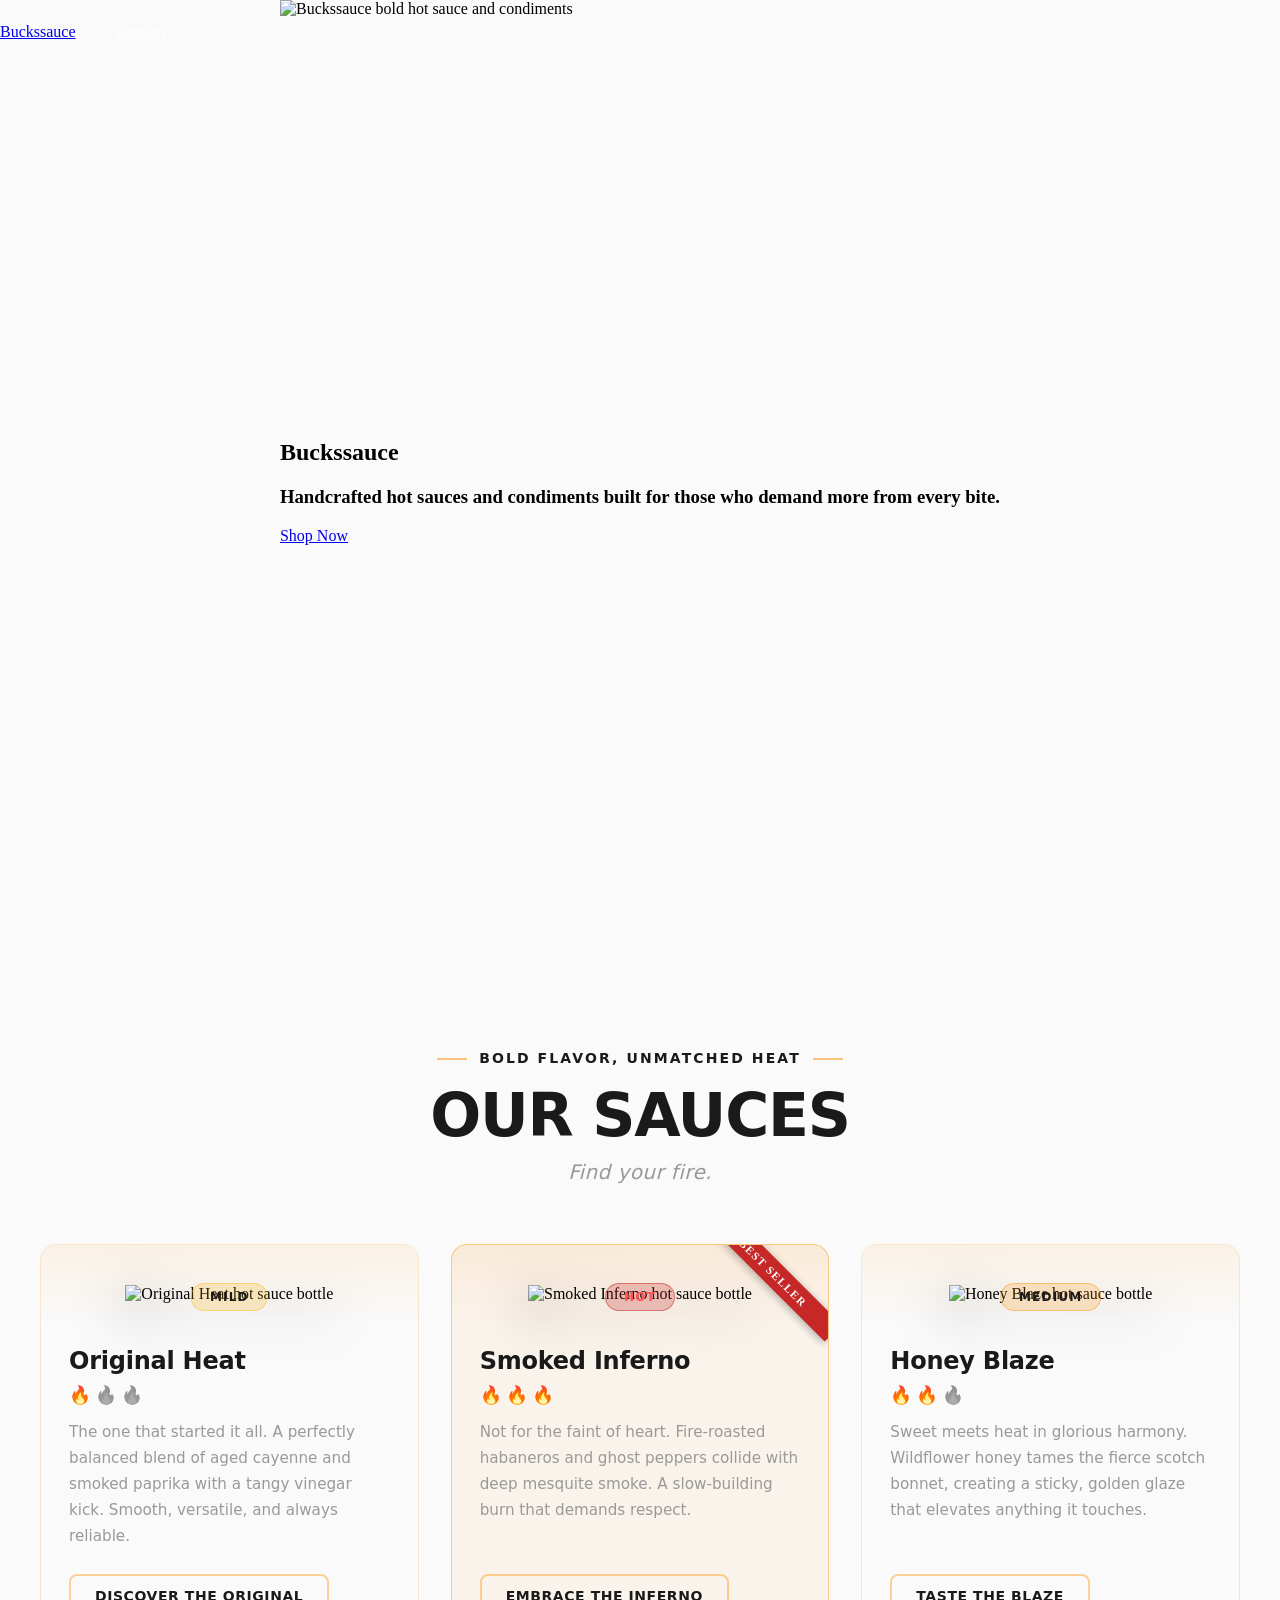
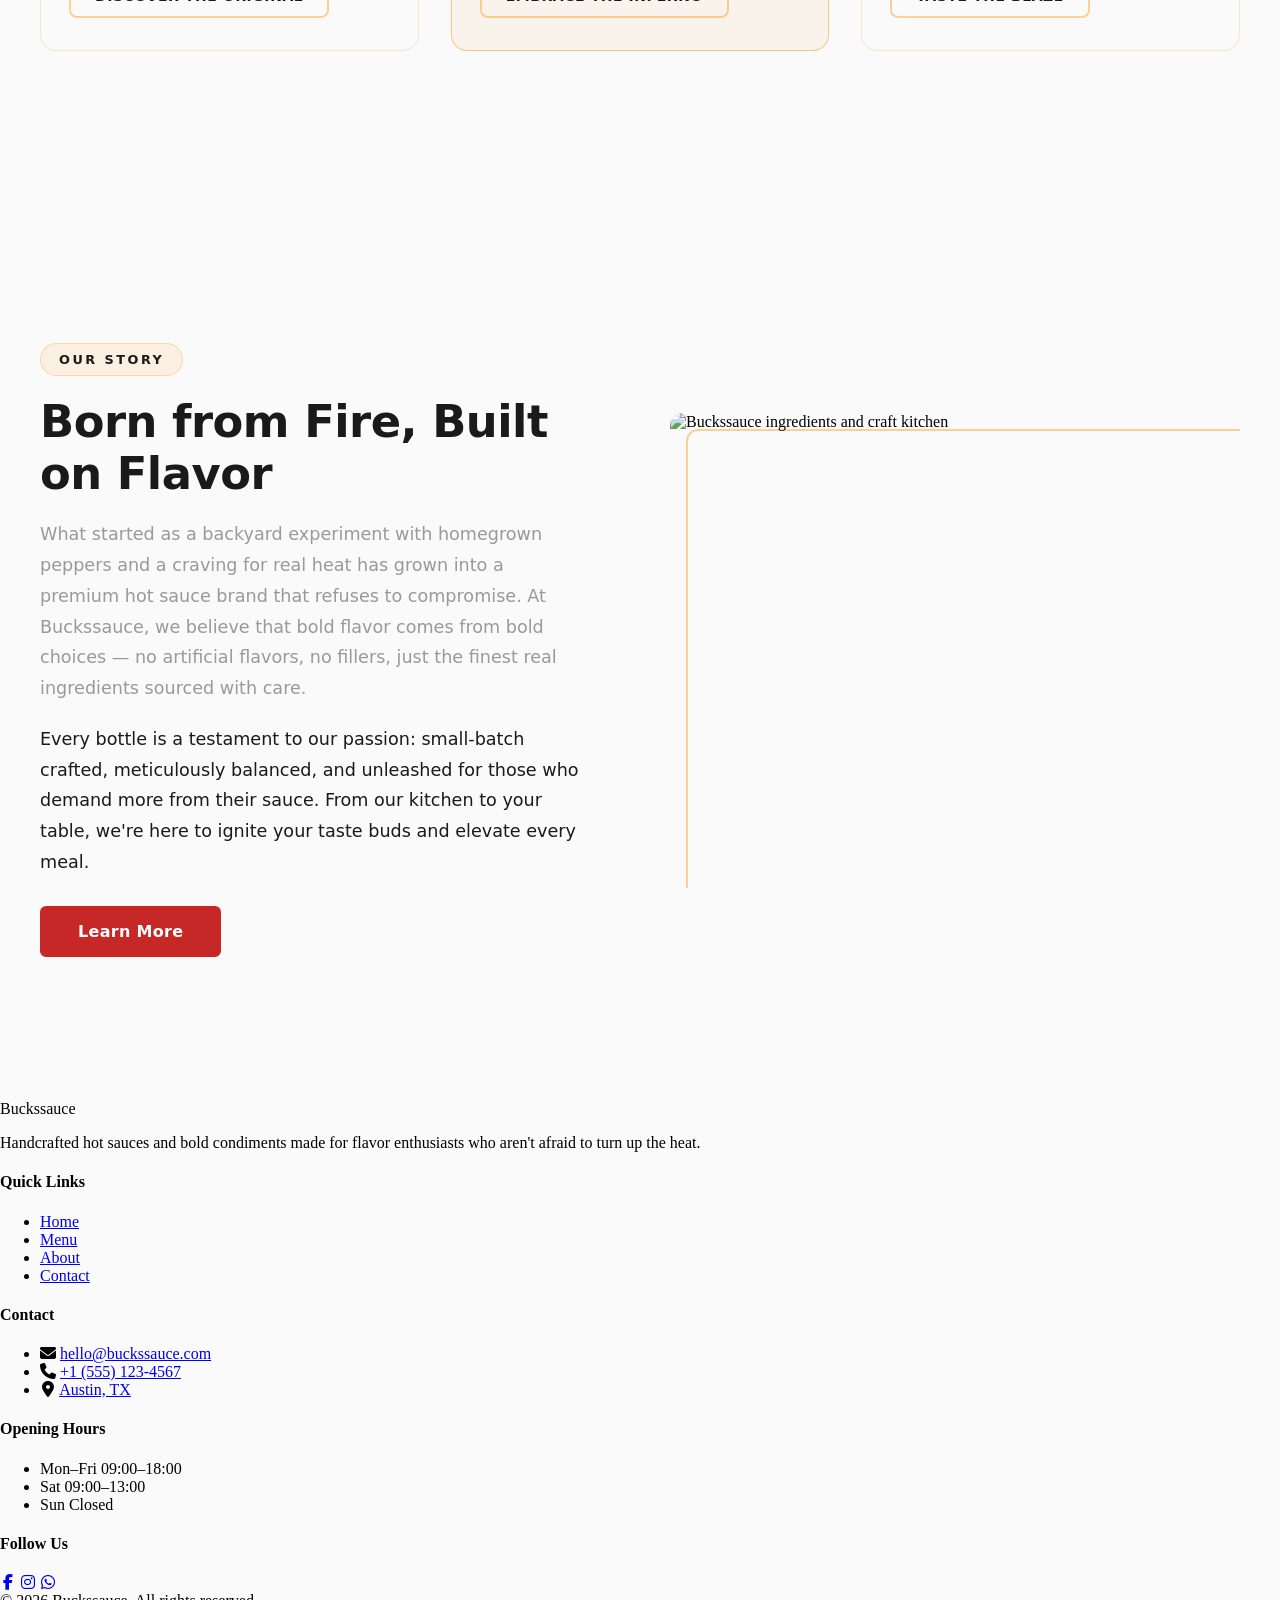
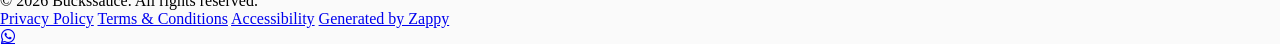
==== commit 3920a867: "Background sync: Progressive GitHub Sync" ====
--- a/public/index.html
+++ b/public/index.html
@@ -1 +1 @@
-<!doctype html><html lang="en"><head><meta charset="UTF-8"><meta content="width=device-width,initial-scale=1" name="viewport"><meta content="index, follow" name="robots"><title>Unleash Bold Flavor — Buckssauce</title><meta content="Discover Buckssauce, the hot sauce brand that brings fearless flavor to every bite. Explore our lineup of bold, handcrafted sauces and turn up the heat on your meals. Shop now." name="description"><meta content="Buckssauce, bold hot sauce, handcrafted condiments, flavorful sauces, premium hot sauce" name="keywords"><script>!function(){"use strict";var t="8fde7d18-1f36-472e-ba07-775979685865",e="https://api.zappy5.com/api/analytics/track",a=18e5,n=2592e6,o=!0,i=!0,r=!0;var s=function(){var e="zappy_visitor_"+t,a=null;try{if(a=localStorage.getItem(e)){var o=JSON.parse(a),i=Date.now();if(i-o.created<n)return o.lastSeen=i,localStorage.setItem(e,JSON.stringify(o)),o.id}}catch(t){console.warn("Zappy Analytics: LocalStorage not available")}var r="zv_"+Date.now()+"_"+Math.random().toString(36).substr(2,9);try{localStorage.setItem(e,JSON.stringify({id:r,created:Date.now(),lastSeen:Date.now()}))}catch(t){}return r}(),c=function(){var e="zappy_session_"+t,n=null;try{if(n=sessionStorage.getItem(e)){var o=JSON.parse(n),i=Date.now();if(i-o.timestamp<a)return o.timestamp=i,sessionStorage.setItem(e,JSON.stringify(o)),o.id}}catch(t){console.warn("Zappy Analytics: SessionStorage not available")}var r="zs_"+Date.now()+"_"+Math.random().toString(36).substr(2,9);try{sessionStorage.setItem(e,JSON.stringify({id:r,timestamp:Date.now()}))}catch(t){}return r}();function l(a,n){n=n||{};var o={website_id:t,event_type:a,page_path:window.location.pathname,referrer:document.referrer||"direct",visitor_id:s,session_id:c,metadata:n};if(navigator.sendBeacon){var i=new Blob([JSON.stringify(o)],{type:"application/json"});navigator.sendBeacon(e,i)}else fetch(e,{method:"POST",headers:{"Content-Type":"application/json"},body:JSON.stringify(o),keepalive:!0}).catch(function(t){console.warn("Zappy Analytics: Failed to track event",t)})}o&&l("pageview",{title:document.title,url:window.location.href}),i&&document.addEventListener("click",function(t){var e=t.target;if("BUTTON"===e.tagName||e.closest("button")){var a="BUTTON"===e.tagName?e:e.closest("button");l("click",{element:"button",text:a.textContent.trim().substring(0,100),id:a.id||null,class:a.className||null})}else if("A"===e.tagName||e.closest("a")){var n="A"===e.tagName?e:e.closest("a");l("navigation",{element:"link",text:n.textContent.trim().substring(0,100),href:n.href,external:n.hostname!==window.location.hostname})}},!0),r&&document.addEventListener("submit",function(t){var e=t.target;l("form_submit",{form_id:e.id||null,form_name:e.name||null,form_action:e.action||null,form_method:e.method||"GET"})},!0);var d=Date.now();window.addEventListener("beforeunload",function(){l("page_unload",{time_on_page:Math.floor((Date.now()-d)/1e3),page_path:window.location.pathname})}),window.zappyAnalytics={track:l,getVisitorId:function(){return s},getSessionId:function(){return c}}}()</script><meta content="Unleash Bold Flavor — Buckssauce" property="og:title"><meta content="Discover Buckssauce, the hot sauce brand that brings fearless flavor to every bite. Explore our lineup of bold, handcrafted sauces and turn up the heat on your meals. Shop now." property="og:description"><meta content="summary_large_image" name="twitter:card"><meta content="Unleash Bold Flavor — Buckssauce" name="twitter:title"><meta content="Discover Buckssauce, the hot sauce brand that brings fearless flavor to every bite. Explore our lineup of bold, handcrafted sauces and turn up the heat on your meals. Shop now." name="twitter:description"><style id="zappy-critical-above-fold-css">html{box-sizing:border-box;-webkit-text-size-adjust:100%}*,::after,::before{box-sizing:inherit}body{margin:0;min-width:320px;overflow-x:clip}img,svg,video{max-width:100%;height:auto}main{display:block}.container{width:min(100% - 32px,1200px);margin-inline:auto}.navbar,header .navbar,header[role=banner],nav.navbar{position:relative;z-index:1000;width:100%}.nav-container,.navbar .container{display:flex;align-items:center;justify-content:space-between;min-height:64px}.logo,.logo-link img{display:block;width:35px;height:35px;object-fit:contain}#navMenu,.nav-menu{list-style:none}.fa,.fa-brands,.fa-regular,.fa-solid,.fab,.far,.fas{display:inline-block;min-width:1em;text-align:center}html:not(#zappy-noop) .navbar:has(.nav-ecommerce-icons)>.phone-header-btn,html:not(#zappy-noop)[data-zappy-site-type=ecommerce] .phone-header-btn{display:none!important;visibility:hidden!important;width:0!important;height:0!important;pointer-events:none!important}.zappy-preview-empty-store-cta{display:none!important;visibility:hidden!important;height:0!important;max-height:0!important;overflow:hidden!important;margin:0!important;padding:0!important;border:0!important;box-shadow:none!important}.hero-section,.index-hero-section,section[class*=hero]{position:relative;overflow:hidden;min-height:560px}.hero-bg-image,.hero-bg-wrapper,section[class*=hero] [class*=hero-bg]{position:absolute;inset:0;width:100%;height:100%}.hero-bg-image img,.hero-bg-wrapper img,section[class*=hero] [data-hero-bg],section[class*=hero] img[data-hero-background=true]{width:100%!important;height:100%!important;object-fit:cover!important;display:block}.hero-content,section[class*=hero] .container{position:relative;z-index:2}@media(max-width:768px){:root{--header-height:72px;--total-header-height:72px;--zappy-mobile-menu-top:72px}html[data-zappy-site-type=ecommerce] body{padding-top:var(--total-header-height,72px)}html[data-zappy-site-type=ecommerce] body>.navbar:not(.zappy-catalog-menu),html[data-zappy-site-type=ecommerce] body>nav.navbar{position:fixed!important;top:0;left:0;right:0;z-index:100000;width:100%;margin-bottom:0}.zappy-catalog-menu{position:fixed;top:var(--header-height,72px);left:0;right:0;z-index:99999}.nav-container,.navbar .container{min-height:60px}#navMenu,.nav-menu{max-width:100vw;overflow-x:hidden}.hero-section,.index-hero-section,section[class*=hero]{min-height:100svh}.hero-bg-image,.hero-bg-wrapper,.hero-scrim{min-height:100svh}}</style><link href="/styles.css" rel="preload" as="style"><link href="/styles.css" rel="stylesheet" media="print" onload='this.media="all"'><noscript><link href="/styles.css" rel="stylesheet"></noscript><script>window.ZAPPY_WEBSITE_ID="8fde7d18-1f36-472e-ba07-775979685865",window.ZAPPY_API_BASE="https://api.zappy5.com"</script><link href="/assets/image-1783958249085-rxr5fx.webp?v=1783958249085" rel="preload" as="image" fetchpriority="high"><style id="zappy-dropdown-submenu-styles">#navMenu li:has(.sub-menu),.nav-menu li:has(.sub-menu),.navbar li:has(.sub-menu),nav li:has(.sub-menu){position:relative}#navMenu .sub-menu,.nav-menu .sub-menu,.navbar .sub-menu,nav .sub-menu{display:block!important;position:absolute!important;top:100%;left:0;min-width:220px;border-radius:8px;box-shadow:0 8px 25px rgba(0,0,0,.15);padding:8px 0;opacity:0;visibility:hidden;transform:translateY(10px);transition:all .3s ease;z-index:1000;list-style:none;pointer-events:none}#navMenu li:hover>.sub-menu,.nav-menu li:hover>.sub-menu,.navbar li:hover>.sub-menu,nav li:hover>.sub-menu{opacity:1!important;visibility:visible!important;transform:translateY(0)!important;pointer-events:auto!important}.sub-menu li{list-style:none;margin:0;padding:0}.sub-menu a{display:block!important;padding:10px 16px!important;color:var(--text-dark,#333)!important;font-weight:500;text-decoration:none;white-space:nowrap;transition:background-color .2s}.sub-menu .zappy-nav-child>a{padding-left:28px!important;font-size:.9em!important;opacity:.85!important}[dir=rtl] .sub-menu .zappy-nav-child>a,html[lang=ar] .sub-menu .zappy-nav-child>a,html[lang=he] .sub-menu .zappy-nav-child>a{padding-left:10px!important;padding-right:28px!important}.sub-menu .zappy-nav-parent>a{font-weight:600!important}.sub-menu a:hover{background-color:#f5f5f5}[dir=rtl] .nav-menu .sub-menu,[dir=rtl] .navbar .sub-menu,[dir=rtl] nav .sub-menu,html[lang=ar] .nav-menu .sub-menu,html[lang=ar] .navbar .sub-menu,html[lang=ar] nav .sub-menu,html[lang=he] .nav-menu .sub-menu,html[lang=he] .navbar .sub-menu,html[lang=he] nav .sub-menu{left:auto!important;right:0!important}.sub-menu:empty,.sub-menu:not(:has(li)):not(:has(> a)),.sub-menu:not(:has(li:not(.zappy-hidden-menu-item))):not(:has(> a)){display:none!important;opacity:0!important;visibility:hidden!important;pointer-events:none!important}li:has(.menu-group-title):hover>.sub-menu{opacity:1!important;visibility:visible!important;transform:translateY(0)!important;pointer-events:auto!important}#navMenu>li>.menu-group-title,.nav-menu>li>.menu-group-title{display:inline-block;padding:.5rem 1rem;cursor:default;user-select:none}@media (max-width:768px){#navMenu .sub-menu,.nav-menu .sub-menu,.navbar .sub-menu,nav .sub-menu{position:static!important;transform:none!important;box-shadow:none!important;background:0 0!important;max-height:0;overflow:hidden;opacity:0;visibility:hidden;transition:max-height .3s ease,opacity .3s ease;padding:0!important;border-radius:0!important}#navMenu .sub-menu.mobile-expanded,.nav-menu .sub-menu.mobile-expanded,.navbar .sub-menu.mobile-expanded{max-height:none!important;overflow-y:visible!important;opacity:1!important;visibility:visible!important;padding:8px 0 8px 16px!important}[dir=rtl] .sub-menu.mobile-expanded,html[lang=he] .sub-menu.mobile-expanded{padding:8px 16px 8px 0!important}#navMenu li:hover>.sub-menu,.nav-menu li:hover>.sub-menu,.navbar li:hover>.sub-menu,nav li:hover>.sub-menu{opacity:0;visibility:hidden;pointer-events:none}#navMenu li>.sub-menu.mobile-expanded,.nav-menu li>.sub-menu.mobile-expanded,.navbar li>.sub-menu.mobile-expanded,nav li>.sub-menu.mobile-expanded{opacity:1!important;visibility:visible!important;pointer-events:auto!important}#navMenu li:has(.sub-menu),.nav-menu li:has(.sub-menu),.navbar li:has(.sub-menu),nav li:has(.sub-menu){display:flex!important;flex-wrap:wrap!important;align-items:center!important;position:relative!important;min-height:44px!important}#navMenu li:has(.sub-menu)>a,.nav-menu li:has(.sub-menu)>a,.navbar li:has(.sub-menu)>a,nav li:has(.sub-menu)>a{flex:1!important;min-width:0!important}#navMenu li:has(.sub-menu)>.menu-group-title,.nav-menu li:has(.sub-menu)>.menu-group-title,.navbar li:has(.sub-menu)>.menu-group-title,nav li:has(.sub-menu)>.menu-group-title{flex:1!important;min-width:0!important;padding:0!important;line-height:inherit!important}#navMenu li:has(.sub-menu)>.sub-menu,.nav-menu li:has(.sub-menu)>.sub-menu,.navbar li:has(.sub-menu)>.sub-menu,nav li:has(.sub-menu)>.sub-menu{flex-basis:100%!important;width:100%!important}#navMenu li:has(.sub-menu)>a [class*=arrow],#navMenu li:has(.sub-menu)>a [class*=chevron],.nav-menu li:has(.sub-menu)>a .fa-angle-down,.nav-menu li:has(.sub-menu)>a .fa-chevron-down,.nav-menu li:has(.sub-menu)>a [class*=arrow],.nav-menu li:has(.sub-menu)>a [class*=chevron],nav li:has(.sub-menu)>a [class*=arrow],nav li:has(.sub-menu)>a [class*=chevron]{display:none!important;visibility:hidden!important}.mobile-submenu-toggle{display:flex!important;align-items:center!important;justify-content:center!important;width:44px!important;height:auto!important;background:0 0!important;border:none!important;cursor:pointer!important;color:var(--text-dark)!important;position:static!important;flex-shrink:0!important;align-self:stretch!important;z-index:2!important;padding:0!important;margin:0!important}.mobile-submenu-toggle::after{content:''!important;width:0!important;height:0!important;border-left:6px solid transparent!important;border-right:6px solid transparent!important;border-top:7px solid currentColor!important;transition:transform .3s ease!important}.mobile-submenu-toggle.expanded::after{transform:rotate(180deg)!important}.sub-menu a{padding:10px 0!important;display:block!important;color:var(--text-dark)!important;white-space:normal!important}.sub-menu .zappy-nav-child>a{padding-left:28px!important;font-size:.9em!important;opacity:.85!important}[dir=rtl] .sub-menu .zappy-nav-child>a,html[lang=ar] .sub-menu .zappy-nav-child>a,html[lang=he] .sub-menu .zappy-nav-child>a{padding-left:0!important;padding-right:28px!important}.sub-menu .zappy-nav-parent>a{font-weight:600!important}#navMenu.active,.nav-menu.active{max-width:100vw!important;overflow-x:hidden!important;box-sizing:border-box!important}.navbar .sub-menu li a,.zappy-products-dropdown .sub-menu a,nav.navbar .sub-menu li a{color:var(--text-dark)!important}}@media (min-width:769px){.mobile-submenu-toggle{display:none!important}}</style><style id="zappy-widget-visibility">html[dir=rtl] .whatsapp-float{right:20px!important;left:auto!important}html:not([dir]) .whatsapp-float,html[dir=ltr] .whatsapp-float{left:20px!important;right:auto!important}html[dir=rtl] #mic-access-tool-general-button,html[dir=rtl] #mic-init-access-tool #mic-access-tool-general-button,html[dir=rtl] #mic-init-access-tool .mic-access-tool-general-button,html[dir=rtl] ._access-icon,html[dir=rtl] .mic-access-tool-general-button{left:20px!important;right:auto!important}html:not([dir]) #mic-access-tool-general-button,html:not([dir]) #mic-init-access-tool #mic-access-tool-general-button,html:not([dir]) #mic-init-access-tool .mic-access-tool-general-button,html:not([dir]) ._access-icon,html:not([dir]) .mic-access-tool-general-button,html[dir=ltr] #mic-access-tool-general-button,html[dir=ltr] #mic-init-access-tool #mic-access-tool-general-button,html[dir=ltr] #mic-init-access-tool .mic-access-tool-general-button,html[dir=ltr] ._access-icon,html[dir=ltr] .mic-access-tool-general-button{right:20px!important;left:auto!important}@media (max-width:768px){.whatsapp-float{display:flex!important}}@media (min-width:769px){.whatsapp-float{display:flex!important}}@media (max-width:768px){#mic-access-tool-general-button,#mic-init-access-tool #mic-access-tool-general-button,#mic-init-access-tool .mic-access-tool-general-button,._access-icon,.mic-access-tool-general-button{display:flex!important;visibility:visible!important;opacity:1!important;pointer-events:auto!important}#mic-access-tool-box.opened-mic-access-tool,#mic-init-access-tool #mic-access-tool-box.opened-mic-access-tool,.mic-access-tool-box.opened-mic-access-tool{visibility:visible!important;opacity:1!important;pointer-events:auto!important}}@media (min-width:769px){#mic-access-tool-general-button,#mic-init-access-tool #mic-access-tool-general-button,#mic-init-access-tool .mic-access-tool-general-button,._access-icon,.mic-access-tool-general-button{display:flex!important;visibility:visible!important;opacity:1!important;pointer-events:auto!important}#mic-access-tool-box.opened-mic-access-tool,#mic-init-access-tool #mic-access-tool-box.opened-mic-access-tool,.mic-access-tool-box.opened-mic-access-tool{visibility:visible!important;opacity:1!important;pointer-events:auto!important}}</style></head><body><meta charset="UTF-8"><meta content="width=device-width,initial-scale=1" name="viewport"><title>Buckssauce</title><meta content="Discover Buckssauce, the hot sauce brand that brings fearless flavor to every bite. Explore our lineup of bold, handcrafted sauces and turn up the heat on your meals. Shop now." name="description"><meta content="Buckssauce, bold hot sauce, handcrafted condiments, flavorful sauces, premium hot sauce" name="keywords"><meta content="index, follow" name="robots"><meta content="Unleash Bold Flavor — Buckssauce" property="og:title"><meta content="Discover Buckssauce, the hot sauce brand that brings fearless flavor to every bite. Explore our lineup of bold, handcrafted sauces and turn up the heat on your meals. Shop now." property="og:description"><meta content="website" property="og:type"><meta content="en_US" property="og:locale"><meta content="summary_large_image" name="twitter:card"><meta content="Unleash Bold Flavor — Buckssauce" name="twitter:title"><meta content="Discover Buckssauce, the hot sauce brand that brings fearless flavor to every bite. Explore our lineup of bold, handcrafted sauces and turn up the heat on your meals. Shop now." name="twitter:description"><style id="zappy-critical-above-fold-css">html{box-sizing:border-box;-webkit-text-size-adjust:100%}*,::after,::before{box-sizing:inherit}body{margin:0;min-width:320px;overflow-x:clip}img,svg,video{max-width:100%;height:auto}main{display:block}.container{width:min(100% - 32px,1200px);margin-inline:auto}.navbar,header .navbar,header[role=banner],nav.navbar{position:relative;z-index:1000;width:100%}.nav-container,.navbar .container{display:flex;align-items:center;justify-content:space-between;min-height:64px}.logo,.logo-link img{display:block;width:35px;height:35px;object-fit:contain}#navMenu,.nav-menu{list-style:none}.fa,.fa-brands,.fa-regular,.fa-solid,.fab,.far,.fas{display:inline-block;min-width:1em;text-align:center}html:not(#zappy-noop) .navbar:has(.nav-ecommerce-icons)>.phone-header-btn,html:not(#zappy-noop)[data-zappy-site-type=ecommerce] .phone-header-btn{display:none!important;visibility:hidden!important;width:0!important;height:0!important;pointer-events:none!important}.zappy-preview-empty-store-cta{display:none!important;visibility:hidden!important;height:0!important;max-height:0!important;overflow:hidden!important;margin:0!important;padding:0!important;border:0!important;box-shadow:none!important}.hero-section,.index-hero-section,section[class*=hero]{position:relative;overflow:hidden;min-height:560px}.hero-bg-image,.hero-bg-wrapper,section[class*=hero] [class*=hero-bg]{position:absolute;inset:0;width:100%;height:100%}.hero-bg-image img,.hero-bg-wrapper img,section[class*=hero] [data-hero-bg],section[class*=hero] img[data-hero-background=true]{width:100%!important;height:100%!important;object-fit:cover!important;display:block}.hero-content,section[class*=hero] .container{position:relative;z-index:2}@media(max-width:768px){:root{--header-height:72px;--total-header-height:72px;--zappy-mobile-menu-top:72px}html[data-zappy-site-type=ecommerce] body{padding-top:var(--total-header-height,72px)}html[data-zappy-site-type=ecommerce] body>.navbar:not(.zappy-catalog-menu),html[data-zappy-site-type=ecommerce] body>nav.navbar{position:fixed!important;top:0;left:0;right:0;z-index:100000;width:100%;margin-bottom:0}.zappy-catalog-menu{position:fixed;top:var(--header-height,72px);left:0;right:0;z-index:99999}.nav-container,.navbar .container{min-height:60px}#navMenu,.nav-menu{max-width:100vw;overflow-x:hidden}.hero-section,.index-hero-section,section[class*=hero]{min-height:100svh}.hero-bg-image,.hero-bg-wrapper,.hero-scrim{min-height:100svh}}</style><link href="/styles.css" rel="preload" as="style"><link href="/styles.css" rel="stylesheet" media="print" onload='this.media="all"'><noscript><link href="/styles.css" rel="stylesheet"></noscript><style>.skip-link{position:absolute;top:0;left:0;transform:translateY(-200%);padding:12px 18px;background:var(--bg-dark,#1a1a1a);color:var(--text-light,#fff);font-weight:600;border-radius:0 0 8px 0;z-index:10000}.skip-link:focus{transform:none;outline:2px solid var(--ring,#fff);outline-offset:2px}:focus-visible{outline:2px solid var(--ring,currentColor);outline-offset:3px}</style><link href="/assets/favicon.ico" rel="icon" type="image/x-icon"><link href="/assets/favicon-16x16.png" rel="icon" type="image/png" sizes="16x16"><link href="/assets/favicon-32x32.png" rel="icon" type="image/png" sizes="32x32"><link href="/assets/favicon-48x48.png" rel="icon" type="image/png" sizes="48x48"><link href="/assets/favicon-192x192.png" rel="icon" type="image/png" sizes="192x192"><link href="/assets/favicon-512x512.png" rel="icon" type="image/png" sizes="512x512"><link href="/assets/apple-touch-icon.png" rel="apple-touch-icon"><link href="https://cdn.jsdelivr.net/npm/vanilla-cookieconsent@3/dist/cookieconsent.css" rel="stylesheet"><a href="#main" class="skip-link">Skip to main content</a><nav class="navbar"><button aria-label="Menu" class="mobile-toggle" id="mobileToggle"><svg fill="none" height="24" viewBox="0 0 24 24" width="24" class="hamburger-icon" style="display:block !important"><path d="M3 12h18M3 6h18M3 18h18" stroke="currentColor" stroke-linecap="round" stroke-width="2"></path></svg> <svg fill="none" height="24" viewBox="0 0 24 24" width="24" class="close-icon" style="display:none !important"><path d="M18 6L6 18M6 6l12 12" stroke="currentColor" stroke-linecap="round" stroke-width="2"></path></svg></button> <button aria-label="Call" class="phone-header-btn" data-phone="+15551234567"><svg fill="currentColor" height="20" viewBox="0 0 24 24" width="20"><path d="M22 16.92v3a2 2 0 0 1-2.18 2 19.79 19.79 0 0 1-8.63-3.07 19.5 19.5 0 0 1-6-6 19.79 19.79 0 0 1-3.07-8.67A2 2 0 0 1 4.11 2h3a2 2 0 0 1 2 1.72 12.84 12.84 0 0 0 .7 2.81 2 2 0 0 1-.45 2.11L8.09 9.91a16 16 0 0 0 6 6l1.27-1.27a2 2 0 0 1 2.11-.45 12.84 12.84 0 0 0 2.81.7A2 2 0 0 1 22 16.92z"></path></svg></button><div class="nav-container"><div class="nav-brand"><a href="/" class="logo-link"><span class="logo-text">Buckssauce</span></a></div><ul class="nav-menu" id="navMenu"><li class="mobile-contact-link nav-cta-mobile-item"><a href="#cta" class="nav-cta-btn">Contact</a></li></ul><div class="nav-cta-container"><a href="#cta" class="nav-cta-btn">Contact</a></div></div></nav><script>window.addEventListener("load",function(){const e=document.querySelector(".navbar, nav, header");if(!e)return void console.log("[Navbar] Navbar element not found");let t=document.getElementById("mobileToggle")||document.querySelector(".mobile-toggle")||document.querySelector(".hamburger")||document.querySelector(".hamburger-menu")||document.querySelector(".menu-toggle")||document.querySelector(".burger-menu")||document.querySelector('[aria-label="Menu"]')||document.querySelector('[aria-label="תפריט"]');const o=document.querySelector(".phone-header-btn"),n=window.getComputedStyle(e);let r=n.backgroundColor;if(console.log("[Navbar] Initial navbar background:",r),"transparent"===r||"rgba(0, 0, 0, 0)"===r||r.startsWith("rgba")&&r.includes(", 0)")){const e=n.backgroundImage;if(e&&"none"!==e)console.log("[Navbar] Navbar has background image/gradient, using dark text"),r="rgb(240, 240, 240)";else{const e=window.getComputedStyle(document.body).backgroundColor;console.log("[Navbar] Navbar transparent, using body background:",e),r=e}}const a=r.match(/\d+/g);if(a&&a.length>=3){const e=(.299*parseInt(a[0])+.587*parseInt(a[1])+.114*parseInt(a[2]))/255;console.log("[Navbar] Mobile button colors preserved from Claude CSS (luminance:",e.toFixed(2)+")");const n=document.createElement("style");n.id="zappy-mobile-nav-fix";document.documentElement.lang;document.documentElement.dir,n.textContent='\n        /* Hide mobile buttons on desktop, show only on mobile */\n        @media (min-width: 769px) {\n          .mobile-toggle,\n          .phone-header-btn {\n            display: none !important;\n          }\n        }\n        \n        /* Show and position mobile buttons correctly on mobile */\n        @media (max-width: 768px) {\n          .navbar,\n          nav.navbar {\n            min-height: 70px !important;\n          }\n\n          .mobile-toggle,\n          .phone-header-btn {\n            position: absolute !important;\n            top: 0 !important;\n            bottom: 0 !important;\n            margin-top: auto !important;\n            margin-bottom: auto !important;\n            transform: none !important;\n            z-index: 1001 !important;\n            display: flex !important;\n            align-items: center !important;\n            justify-content: center !important;\n            width: 36px !important;\n            height: 36px !important;\n            border-radius: 50% !important;\n            border: none !important;\n            cursor: pointer !important;\n            padding: 6px !important;\n            background: none !important;\n            color: var(--nav-text, var(--text-dark)) !important;\n            touch-action: manipulation !important;\n            -webkit-tap-highlight-color: transparent !important;\n          }\n\n          html[data-zappy-site-type="ecommerce"] .phone-header-btn,\n          body[data-zappy-site-type="ecommerce"] .phone-header-btn,\n          html[data-zappy-site-type="ecommerce"] header .phone-header-btn,\n          html[data-zappy-site-type="ecommerce"] nav .phone-header-btn {\n            display: none !important;\n            visibility: hidden !important;\n            width: 0 !important;\n            height: 0 !important;\n            min-width: 0 !important;\n            overflow: hidden !important;\n          }\n          \n          /* LTR positioning (default): hamburger LEFT, phone RIGHT */\n          html:not([dir="rtl"]):not([lang="he"]):not([lang="ar"]) .mobile-toggle,\n          html[dir="ltr"] .mobile-toggle {\n            left: 12px !important;\n            right: auto !important;\n          }\n          html:not([dir="rtl"]):not([lang="he"]):not([lang="ar"]) .phone-header-btn,\n          html[dir="ltr"] .phone-header-btn {\n            right: 12px !important;\n            left: auto !important;\n          }\n          \n          /* RTL positioning: hamburger RIGHT, phone LEFT */\n          html[dir="rtl"] .mobile-toggle,\n          html[lang="he"] .mobile-toggle,\n          html[lang="ar"] .mobile-toggle {\n            right: 12px !important;\n            left: auto !important;\n          }\n          html[dir="rtl"] .phone-header-btn,\n          html[lang="he"] .phone-header-btn,\n          html[lang="ar"] .phone-header-btn {\n            left: 12px !important;\n            right: auto !important;\n          }\n          \n          /* CRITICAL: Ensure nav-container has min-height on mobile */\n          /* All children are positioned absolutely/fixed on mobile, so height:auto collapses to 0 */\n          .nav-container {\n            min-height: 70px !important;\n            position: relative !important;\n          }\n          \n          /* Ensure SVG icons are properly sized and inherit color */\n          .mobile-toggle svg,\n          .phone-header-btn svg {\n            width: 24px !important;\n            height: 24px !important;\n            /* Don\'t force display - let JavaScript control hamburger/close toggle */\n          }\n          \n          /* Reset nav-cta-container on mobile - remove desktop box-shadow/padding */\n          /* that creates a visible ghost box when CTA button is hidden */\n          .nav-cta-container {\n            box-shadow: none !important;\n            padding: 0 !important;\n          }\n          \n          /* Hide nav-cta-container entirely on mobile when there\'s no lang-switcher */\n          /* (only the CTA button is inside, and it\'s hidden on mobile) */\n          .nav-cta-container:not(:has(.lang-switcher)) {\n            display: none !important;\n          }\n          \n          /* CRITICAL: Prevent hero image fade gradient from bleeding over headline text */\n          /* The .image-fade-gradient has bottom: -30px (extends below parent) */\n          /* On mobile stacked layout, this overlaps the h1 text below the image */\n          .hero-image-column {\n            overflow: hidden !important;\n          }\n          .image-fade-gradient {\n            bottom: 0 !important;\n          }\n          \n          /* Hide desktop language switcher on mobile - hamburger menu handles it */\n          /* High specificity to override stored CSS */\n          .lang-switcher,\n          .nav-cta-container .lang-switcher,\n          .nav-container .lang-switcher,\n          .navbar .lang-switcher,\n          .navbar .nav-cta-container .lang-switcher {\n            display: none !important;\n          }\n        }\n      ';const r=document.getElementById("zappy-mobile-nav-fix");r&&r.remove(),document.head.appendChild(n),console.log("[Navbar] Critical CSS injected for mobile nav positioning");const i=window.innerWidth<=768;if(t){const e=t.querySelector(".hamburger-icon"),o=t.querySelector(".close-icon");e&&(e.style.setProperty("width","24px","important"),e.style.setProperty("height","24px","important"),e.style.setProperty("display","block","important")),o&&(o.style.setProperty("width","24px","important"),o.style.setProperty("height","24px","important"),o.style.setProperty("display","none","important")),i?(t.style.setProperty("position","absolute","important"),t.style.setProperty("top","0","important"),t.style.setProperty("bottom","0","important"),t.style.setProperty("margin-top","auto","important"),t.style.setProperty("margin-bottom","auto","important"),t.style.setProperty("transform","none","important"),t.style.setProperty("z-index","1001","important"),t.style.removeProperty("left"),t.style.removeProperty("right"),console.log("[Navbar] Mobile toggle positioning applied (mobile viewport)")):(t.style.removeProperty("position"),t.style.removeProperty("top"),t.style.removeProperty("transform"),t.style.removeProperty("z-index"),t.style.removeProperty("left"),t.style.removeProperty("right"),console.log("[Navbar] Desktop viewport - cleared mobile toggle inline positioning"))}if(o){const e=o.querySelector("svg");e&&(e.style.width="24px",e.style.height="24px",e.setAttribute("width","24"),e.setAttribute("height","24")),i?(o.style.setProperty("position","absolute","important"),o.style.setProperty("top","0","important"),o.style.setProperty("bottom","0","important"),o.style.setProperty("margin-top","auto","important"),o.style.setProperty("margin-bottom","auto","important"),o.style.setProperty("transform","none","important"),o.style.setProperty("z-index","1001","important"),o.style.removeProperty("left"),o.style.removeProperty("right"),console.log("[Navbar] Phone button positioning applied (mobile viewport)")):(o.style.removeProperty("position"),o.style.removeProperty("top"),o.style.removeProperty("transform"),o.style.removeProperty("z-index"),o.style.removeProperty("left"),o.style.removeProperty("right"),console.log("[Navbar] Desktop viewport - cleared phone button inline positioning"))}}else console.log("[Navbar] Could not parse background color:",r);t=document.getElementById("mobileToggle")||document.querySelector(".mobile-toggle")||document.querySelector(".hamburger")||document.querySelector(".hamburger-menu")||document.querySelector(".menu-toggle")||document.querySelector(".burger-menu")||document.querySelector('[aria-label="Menu"]')||document.querySelector('[aria-label="תפריט"]');const i=document.getElementById("navMenu")||document.querySelector(".nav-menu")||document.querySelector(".nav-links")||document.querySelector("nav ul:not(.submenu)");if(!t||!i)return void console.log("[Navbar] Mobile toggle or menu not found:",{toggle:!!t,menu:!!i});i.id||(i.id="navMenu"),console.log("[Navbar] Initializing mobile menu...");const l=t.cloneNode(!0);t.parentNode.replaceChild(l,t);var s=0;function p(e){var t=Date.now();t-s<300||(s=t,function(e){e.preventDefault(),e.stopPropagation();const t=l.querySelector(".hamburger-icon"),o=l.querySelector(".close-icon");i.classList.contains("active")?(i.classList.remove("active"),t&&t.style.setProperty("display","block","important"),o&&o.style.setProperty("display","none","important"),document.body.style.overflow="",document.body.classList.remove("menu-open"),console.log("[Navbar] Menu closed")):(i.classList.add("active"),t&&t.style.setProperty("display","none","important"),o&&o.style.setProperty("display","block","important"),document.body.style.overflow="hidden",document.body.classList.add("menu-open"),console.log("[Navbar] Menu opened"))}(e))}l.addEventListener("click",p),l.addEventListener("touchend",p),document.addEventListener("keydown",function(e){if(("Escape"===e.key||"Esc"===e.key)&&i.classList.contains("active")){const e=l.querySelector(".hamburger-icon"),t=l.querySelector(".close-icon");i.classList.remove("active"),e&&e.style.setProperty("display","block","important"),t&&t.style.setProperty("display","none","important"),document.body.style.overflow="",document.body.classList.remove("menu-open"),console.log("[Navbar] Menu closed (Escape)")}}),i.querySelectorAll("a").forEach(function(e){e.addEventListener("click",function(){if("#"===this.getAttribute("href"))return;const e=l.querySelector(".hamburger-icon"),t=l.querySelector(".close-icon");i.classList.remove("active"),e&&e.style.setProperty("display","block","important"),t&&t.style.setProperty("display","none","important"),document.body.style.overflow="",document.body.classList.remove("menu-open"),console.log("[Navbar] Menu closed (link clicked)")})});var m=i.querySelectorAll(".dropdown-toggle");m.forEach(function(e){e.addEventListener("click",function(e){e.preventDefault(),e.stopPropagation();var t=this.closest(".nav-dropdown");t&&(t.parentNode.querySelectorAll(".nav-dropdown.open").forEach(function(e){e!==t&&e.classList.remove("open")}),t.classList.toggle("open"),console.log("[Navbar] Dropdown toggled:",t.classList.contains("open")?"open":"closed"))})}),document.addEventListener("click",function(e){e.target.closest(".nav-dropdown")||document.querySelectorAll(".nav-dropdown.open").forEach(function(e){e.classList.remove("open")})}),console.log("[Navbar] Dropdown handlers initialized for "+m.length+" dropdowns"),o&&o.addEventListener("click",function(){const e=document.querySelectorAll('a[href^="tel:"]'),t=e.length>0?e[0].getAttribute("href").replace("tel:",""):"+1 (555) 123-4567";window.location.href="tel:"+t,console.log("[Navbar] Phone button clicked")}),console.log("[Navbar] Mobile menu initialized successfully")})</script><main id="main"><section class="home-hero-section" data-band-index="0" data-hero-type="fullscreen-scrim" data-layout-spec="Home-hero" id="hero"><div class="hero-bg-wrapper"><img alt="Buckssauce bold hot sauce and condiments" class="hero-bg-img" data-context="Bold overhead flat-lay of artisan hot sauce bottles from Buckssauce brand on a dark rustic wooden surface with scattered chili peppers, garlic, and spices, dramatic moody food photography lighting, rich warm tones" data-placeholder="home-hero-image-1" decoding="async" fetchpriority="high" loading="eager" src="/assets/image-1783958249085-rxr5fx.webp?v=1783958249085" data-hero-bg="true" height="600" width="1200"><div class="hero-scrim" aria-hidden="true"></div></div><div class="hero-content-wrapper"><div class="hero-content"><h1 class="hero-headline">Buckssauce</h1><h3 class="hero-subheadline">Handcrafted hot sauces and condiments built for those who demand more from every bite.</h3><a href="/shop" class="hero-cta-btn">Shop Now</a></div></div></section><section class="bs-sauces-section" aria-labelledby="bs-sauces-heading"><div class="bs-sauces-container"><div class="bs-sauces-header"><span class="bs-sauces-eyebrow">Bold Flavor, Unmatched Heat</span><h2 class="bs-sauces-heading" id="bs-sauces-heading">Our Sauces</h2><p class="bs-sauces-subheading">Find your fire.</p></div><div class="bs-sauces-grid"><article class="bs-sauce-card"><div class="bs-sauce-card-inner"><div class="bs-sauce-image-wrapper"><img alt="Original Heat hot sauce bottle" class="bs-sauce-image" data-context="Buckssauce Original Heat hot sauce bottle with bold red label and flames, rustic dark background, masculine food brand aesthetic, warm amber lighting" data-placeholder="sauce-original-heat" decoding="async" fetchpriority="low" loading="lazy" src="data:image/svg+xml,%3Csvg xmlns=%27http://www.w3.org/2000/svg%27 width=%27400%27 height=%27300%27%3E%3Cdefs%3E%3ClinearGradient id=%27grad%27 x1=%270%25%27 y1=%270%25%27 x2=%27100%25%27 y2=%27100%25%27%3E%3Cstop offset=%270%25%27 style=%27stop-color:%23FF0083;stop-opacity:1%27 /%3E%3Cstop offset=%27100%25%27 style=%27stop-color:%23FF008320;stop-opacity:1%27 /%3E%3C/linearGradient%3E%3C/defs%3E%3Crect width=%27100%25%27 height=%27100%25%27 fill=%27url(%23grad)%27/%3E%3Ctext x=%2750%25%27 y=%2750%25%27 font-family=%27Arial, sans-serif%27 font-size=%2716%27 fill=%27white%27 text-anchor=%27middle%27 dy=%27.3em%27 font-weight=%27500%27%3EClick%20to%20add%20image%3C/text%3E%3C/svg%3E"> <span class="bs-heat-badge bs-heat-mild">Mild</span></div><div class="bs-sauce-content"><h3 class="bs-sauce-name">Original Heat</h3><div class="bs-heat-meter" aria-label="Heat level: 1 out of 3 flames"><span class="bs-flame bs-flame-active" aria-hidden="true">🔥</span> <span class="bs-flame bs-flame-inactive" aria-hidden="true">🔥</span> <span class="bs-flame bs-flame-inactive" aria-hidden="true">🔥</span></div><p class="bs-sauce-description">The one that started it all. A perfectly balanced blend of aged cayenne and smoked paprika with a tangy vinegar kick. Smooth, versatile, and always reliable.</p><a href="#" class="bs-sauce-btn" aria-label="Learn more about Original Heat">Discover the Original</a></div></div></article><article class="bs-sauce-card bs-sauce-card-featured"><div class="bs-sauce-card-inner"><div class="bs-sauce-image-wrapper"><img alt="Smoked Inferno hot sauce bottle" class="bs-sauce-image" data-context="Buckssauce Smoked Inferno hot sauce bottle with dark label and smoke wisps, fiery ember glow, rustic dark background, intense masculine branding" data-placeholder="sauce-smoked-inferno" decoding="async" fetchpriority="low" loading="lazy" src="data:image/svg+xml,%3Csvg xmlns=%27http://www.w3.org/2000/svg%27 width=%27400%27 height=%27300%27%3E%3Cdefs%3E%3ClinearGradient id=%27grad%27 x1=%270%25%27 y1=%270%25%27 x2=%27100%25%27 y2=%27100%25%27%3E%3Cstop offset=%270%25%27 style=%27stop-color:%23FF0083;stop-opacity:1%27 /%3E%3Cstop offset=%27100%25%27 style=%27stop-color:%23FF008320;stop-opacity:1%27 /%3E%3C/linearGradient%3E%3C/defs%3E%3Crect width=%27100%25%27 height=%27100%25%27 fill=%27url(%23grad)%27/%3E%3Ctext x=%2750%25%27 y=%2750%25%27 font-family=%27Arial, sans-serif%27 font-size=%2716%27 fill=%27white%27 text-anchor=%27middle%27 dy=%27.3em%27 font-weight=%27500%27%3EClick%20to%20add%20image%3C/text%3E%3C/svg%3E"> <span class="bs-heat-badge bs-heat-hot">Hot</span></div><div class="bs-sauce-content"><h3 class="bs-sauce-name">Smoked Inferno</h3><div class="bs-heat-meter" aria-label="Heat level: 3 out of 3 flames"><span class="bs-flame bs-flame-active" aria-hidden="true">🔥</span> <span class="bs-flame bs-flame-active" aria-hidden="true">🔥</span> <span class="bs-flame bs-flame-active" aria-hidden="true">🔥</span></div><p class="bs-sauce-description">Not for the faint of heart. Fire-roasted habaneros and ghost peppers collide with deep mesquite smoke. A slow-building burn that demands respect.</p><a href="#" class="bs-sauce-btn" aria-label="Learn more about Smoked Inferno">Embrace the Inferno</a></div></div></article><article class="bs-sauce-card"><div class="bs-sauce-card-inner"><div class="bs-sauce-image-wrapper"><img alt="Honey Blaze hot sauce bottle" class="bs-sauce-image" data-context="Buckssauce Honey Blaze hot sauce bottle with golden amber label and honey drip, warm rustic background, sweet heat aesthetic, bold masculine branding" data-placeholder="sauce-honey-blaze" decoding="async" fetchpriority="low" loading="lazy" src="data:image/svg+xml,%3Csvg xmlns=%27http://www.w3.org/2000/svg%27 width=%27400%27 height=%27300%27%3E%3Cdefs%3E%3ClinearGradient id=%27grad%27 x1=%270%25%27 y1=%270%25%27 x2=%27100%25%27 y2=%27100%25%27%3E%3Cstop offset=%270%25%27 style=%27stop-color:%23FF0083;stop-opacity:1%27 /%3E%3Cstop offset=%27100%25%27 style=%27stop-color:%23FF008320;stop-opacity:1%27 /%3E%3C/linearGradient%3E%3C/defs%3E%3Crect width=%27100%25%27 height=%27100%25%27 fill=%27url(%23grad)%27/%3E%3Ctext x=%2750%25%27 y=%2750%25%27 font-family=%27Arial, sans-serif%27 font-size=%2716%27 fill=%27white%27 text-anchor=%27middle%27 dy=%27.3em%27 font-weight=%27500%27%3EClick%20to%20add%20image%3C/text%3E%3C/svg%3E"> <span class="bs-heat-badge bs-heat-medium">Medium</span></div><div class="bs-sauce-content"><h3 class="bs-sauce-name">Honey Blaze</h3><div class="bs-heat-meter" aria-label="Heat level: 2 out of 3 flames"><span class="bs-flame bs-flame-active" aria-hidden="true">🔥</span> <span class="bs-flame bs-flame-active" aria-hidden="true">🔥</span> <span class="bs-flame bs-flame-inactive" aria-hidden="true">🔥</span></div><p class="bs-sauce-description">Sweet meets heat in glorious harmony. Wildflower honey tames the fierce scotch bonnet, creating a sticky, golden glaze that elevates anything it touches.</p><a href="#" class="bs-sauce-btn" aria-label="Learn more about Honey Blaze">Taste the Blaze</a></div></div></article></div></div></section><section class="about-buckssauce" aria-labelledby="about-heading"><div class="about-container"><div class="about-text"><span class="about-badge">Our Story</span><h2 class="about-headline" id="about-heading">Born from Fire, Built on Flavor</h2><p class="about-body">What started as a backyard experiment with homegrown peppers and a craving for real heat has grown into a premium hot sauce brand that refuses to compromise. At Buckssauce, we believe that bold flavor comes from bold choices — no artificial flavors, no fillers, just the finest real ingredients sourced with care.</p><p class="about-body">Every bottle is a testament to our passion: small-batch crafted, meticulously balanced, and unleashed for those who demand more from their sauce. From our kitchen to your table, we're here to ignite your taste buds and elevate every meal.</p><a href="/about" class="about-cta" aria-label="Learn more about Buckssauce story">Learn More</a></div><div class="about-image-wrapper"><img alt="Buckssauce ingredients and craft kitchen" class="about-image" data-context="Rustic kitchen scene with fresh chili peppers, garlic, and spices on a dark wooden table, warm dramatic lighting, premium hot sauce brand aesthetic" data-placeholder="about-buckssauce-1" decoding="async" fetchpriority="low" loading="lazy" src="data:image/svg+xml,%3Csvg xmlns=%27http://www.w3.org/2000/svg%27 width=%27600%27 height=%27500%27%3E%3Cdefs%3E%3ClinearGradient id=%27grad%27 x1=%270%25%27 y1=%270%25%27 x2=%27100%25%27 y2=%27100%25%27%3E%3Cstop offset=%270%25%27 style=%27stop-color:%23FF0083;stop-opacity:1%27 /%3E%3Cstop offset=%27100%25%27 style=%27stop-color:%23FF008320;stop-opacity:1%27 /%3E%3C/linearGradient%3E%3C/defs%3E%3Crect width=%27100%25%27 height=%27100%25%27 fill=%27url(%23grad)%27/%3E%3Ctext x=%2750%25%27 y=%2750%25%27 font-family=%27Arial, sans-serif%27 font-size=%2716%27 fill=%27white%27 text-anchor=%27middle%27 dy=%27.3em%27 font-weight=%27500%27%3EClick%20to%20add%20image%3C/text%3E%3C/svg%3E"><div class="about-image-accent" aria-hidden="true"></div></div></div></section></main><footer class="site-footer"><div class="footer-container"><div class="footer-grid"><div class="footer-col footer-brand-col"><span class="logo-text">Buckssauce</span><p class="footer-tagline">Handcrafted hot sauces and bold condiments made for flavor enthusiasts who aren't afraid to turn up the heat.</p></div><div class="footer-col footer-links-col"><h4>Quick Links</h4><ul><li><a href="/">Home</a></li><li><a href="/menu">Menu</a></li><li><a href="/about">About</a></li><li><a href="/contact">Contact</a></li></ul></div><div class="footer-col footer-contact-col"><h4>Contact</h4><ul class="footer-contact"><li><span class="contact-icon"><i class="fas fa-envelope"></i></span> <span class="contact-text"><a href="mailto:hello@buckssauce.com">hello@buckssauce.com</a></span></li><li><span class="contact-icon"><i class="fas fa-phone"></i></span> <span class="contact-text"><a href="tel:+1 (555) 123-4567">+1 (555) 123-4567</a></span></li><li><span class="contact-icon"><i class="fas fa-map-marker-alt"></i></span> <span class="contact-text"><a href="https://www.google.com/maps/search/?api=1&amp;query=Austin%2C%20TX" target="_blank" rel="noopener noreferrer">Austin, TX</a></span></li></ul></div><div class="footer-col footer-hours-col"><h4>Opening Hours</h4><ul class="footer-hours"><li><span class="hours-day">Mon–Fri</span> <span class="hours-time">09:00–18:00</span></li><li><span class="hours-day">Sat</span> <span class="hours-time">09:00–13:00</span></li><li><span class="hours-day">Sun</span> <span class="hours-time">Closed</span></li></ul></div><div class="footer-col footer-social-col"><h4>Follow Us</h4><div class="footer-social"><a href="https://facebook.com/buckssauce" aria-label="Facebook"><i class="fab fa-facebook-f"></i></a> <a href="https://instagram.com/buckssauce" aria-label="Instagram"><i class="fab fa-instagram"></i></a> <a href="https://wa.me/15551234567" aria-label="WhatsApp"><i class="fab fa-whatsapp"></i></a></div></div></div><div class="footer-bottom"><div class="footer-copyright">© 2026 Buckssauce. All rights reserved.</div><div class="footer-legal"><a href="/privacy">Privacy Policy</a> <a href="/terms">Terms &amp; Conditions</a> <a href="/accessibility">Accessibility</a> <a href="https://zappy5.com" class="zappy-attribution" target="_blank">Generated by Zappy</a></div></div></div></footer><a href="https://wa.me/15551234567" class="whatsapp-float" aria-label="WhatsApp"><i class="fab fa-whatsapp"></i></a><script src="/script.js"></script><div data-integration="accessibility:toolbar"></div><script src="/script.js"></script><script id="zappy-font-awesome-loader">!function(){if(!window.__zappyFontAwesomeLoader){window.__zappyFontAwesomeLoader=!0;["pointerdown","keydown","touchstart","mouseover"].forEach(function(o){window.addEventListener(o,e,{once:!0,passive:!0})}),"requestIdleCallback"in window?requestIdleCallback(e,{timeout:5e3}):setTimeout(e,3500)}function e(){if(!document.querySelector('link[href*="font-awesome"][href*="all.min.css"]')){var e=document.createElement("link");e.rel="stylesheet",e.href="https://cdnjs.cloudflare.com/ajax/libs/font-awesome/6.4.0/css/all.min.css",e.crossOrigin="anonymous",e.referrerPolicy="no-referrer",document.head.appendChild(e)}}}()</script><script id="zappy-mobile-submenu-script">!function(){function e(){if(window.innerWidth>768)return document.querySelectorAll(".mobile-submenu-toggle").forEach(function(e){e.remove()}),void document.querySelectorAll(".sub-menu.mobile-expanded").forEach(function(e){e.classList.remove("mobile-expanded")});document.querySelectorAll(".nav-menu li:has(.sub-menu), nav li:has(.sub-menu), .navbar li:has(.sub-menu), #navMenu li:has(.sub-menu)").forEach(function(e){if(!e.querySelector(".mobile-submenu-toggle")){var t=e.querySelector(".sub-menu"),n=e.querySelector(":scope > a");if(t&&n){var o=document.createElement("button");o.className="mobile-submenu-toggle",o.setAttribute("aria-label","Toggle submenu"),o.setAttribute("type","button"),n.insertAdjacentElement("afterend",o),o.addEventListener("click",function(e){e.preventDefault(),e.stopPropagation(),document.querySelectorAll(".sub-menu.mobile-expanded").forEach(function(e){if(e!==t){e.classList.remove("mobile-expanded");var n=e.parentElement.querySelector(".mobile-submenu-toggle");n&&n.classList.remove("expanded")}}),t.classList.toggle("mobile-expanded"),o.classList.toggle("expanded")})}}})}var t;"loading"===document.readyState?document.addEventListener("DOMContentLoaded",e):e(),window.addEventListener("resize",function(){clearTimeout(t),t=setTimeout(e,250)});var n=new MutationObserver(function(t){t.forEach(function(t){if("attributes"===t.type){var n=t.target;n.classList&&(n.classList.contains("active")||n.classList.contains("open"))&&setTimeout(e,100)}})});setTimeout(function(){document.querySelectorAll(".mobile-menu, .nav-menu, #navMenu, nav").forEach(function(e){n.observe(e,{attributes:!0,attributeFilter:["class","style"]})})},500)}()</script></body></html>+<!doctype html><html lang="en"><head><meta charset="UTF-8"><meta content="width=device-width,initial-scale=1" name="viewport"><meta content="index, follow" name="robots"><title>Unleash Bold Flavor — Buckssauce</title><meta content="Discover Buckssauce, the hot sauce brand that brings fearless flavor to every bite. Explore our lineup of bold, handcrafted sauces and turn up the heat on your meals. Shop now." name="description"><meta content="Buckssauce, bold hot sauce, handcrafted condiments, flavorful sauces, premium hot sauce" name="keywords"><script>!function(){"use strict";var t="8fde7d18-1f36-472e-ba07-775979685865",e="https://api.zappy5.com/api/analytics/track",a=18e5,n=2592e6,o=!0,i=!0,r=!0;var s=function(){var e="zappy_visitor_"+t,a=null;try{if(a=localStorage.getItem(e)){var o=JSON.parse(a),i=Date.now();if(i-o.created<n)return o.lastSeen=i,localStorage.setItem(e,JSON.stringify(o)),o.id}}catch(t){console.warn("Zappy Analytics: LocalStorage not available")}var r="zv_"+Date.now()+"_"+Math.random().toString(36).substr(2,9);try{localStorage.setItem(e,JSON.stringify({id:r,created:Date.now(),lastSeen:Date.now()}))}catch(t){}return r}(),c=function(){var e="zappy_session_"+t,n=null;try{if(n=sessionStorage.getItem(e)){var o=JSON.parse(n),i=Date.now();if(i-o.timestamp<a)return o.timestamp=i,sessionStorage.setItem(e,JSON.stringify(o)),o.id}}catch(t){console.warn("Zappy Analytics: SessionStorage not available")}var r="zs_"+Date.now()+"_"+Math.random().toString(36).substr(2,9);try{sessionStorage.setItem(e,JSON.stringify({id:r,timestamp:Date.now()}))}catch(t){}return r}();function l(a,n){n=n||{};var o={website_id:t,event_type:a,page_path:window.location.pathname,referrer:document.referrer||"direct",visitor_id:s,session_id:c,metadata:n};if(navigator.sendBeacon){var i=new Blob([JSON.stringify(o)],{type:"application/json"});navigator.sendBeacon(e,i)}else fetch(e,{method:"POST",headers:{"Content-Type":"application/json"},body:JSON.stringify(o),keepalive:!0}).catch(function(t){console.warn("Zappy Analytics: Failed to track event",t)})}o&&l("pageview",{title:document.title,url:window.location.href}),i&&document.addEventListener("click",function(t){var e=t.target;if("BUTTON"===e.tagName||e.closest("button")){var a="BUTTON"===e.tagName?e:e.closest("button");l("click",{element:"button",text:a.textContent.trim().substring(0,100),id:a.id||null,class:a.className||null})}else if("A"===e.tagName||e.closest("a")){var n="A"===e.tagName?e:e.closest("a");l("navigation",{element:"link",text:n.textContent.trim().substring(0,100),href:n.href,external:n.hostname!==window.location.hostname})}},!0),r&&document.addEventListener("submit",function(t){var e=t.target;l("form_submit",{form_id:e.id||null,form_name:e.name||null,form_action:e.action||null,form_method:e.method||"GET"})},!0);var d=Date.now();window.addEventListener("beforeunload",function(){l("page_unload",{time_on_page:Math.floor((Date.now()-d)/1e3),page_path:window.location.pathname})}),window.zappyAnalytics={track:l,getVisitorId:function(){return s},getSessionId:function(){return c}}}()</script><meta content="Unleash Bold Flavor — Buckssauce" property="og:title"><meta content="Discover Buckssauce, the hot sauce brand that brings fearless flavor to every bite. Explore our lineup of bold, handcrafted sauces and turn up the heat on your meals. Shop now." property="og:description"><meta content="summary_large_image" name="twitter:card"><meta content="Unleash Bold Flavor — Buckssauce" name="twitter:title"><meta content="Discover Buckssauce, the hot sauce brand that brings fearless flavor to every bite. Explore our lineup of bold, handcrafted sauces and turn up the heat on your meals. Shop now." name="twitter:description"><style id="zappy-critical-above-fold-css">html{box-sizing:border-box;-webkit-text-size-adjust:100%}*,::after,::before{box-sizing:inherit}body{margin:0;min-width:320px;overflow-x:clip}img,svg,video{max-width:100%;height:auto}main{display:block}.container{width:min(100% - 32px,1200px);margin-inline:auto}.navbar,header .navbar,header[role=banner],nav.navbar{position:relative;z-index:1000;width:100%}.nav-container,.navbar .container{display:flex;align-items:center;justify-content:space-between;min-height:64px}.logo,.logo-link img{display:block;width:35px;height:35px;object-fit:contain}#navMenu,.nav-menu{list-style:none}.fa,.fa-brands,.fa-regular,.fa-solid,.fab,.far,.fas{display:inline-block;min-width:1em;text-align:center}html:not(#zappy-noop) .navbar:has(.nav-ecommerce-icons)>.phone-header-btn,html:not(#zappy-noop)[data-zappy-site-type=ecommerce] .phone-header-btn{display:none!important;visibility:hidden!important;width:0!important;height:0!important;pointer-events:none!important}.zappy-preview-empty-store-cta{display:none!important;visibility:hidden!important;height:0!important;max-height:0!important;overflow:hidden!important;margin:0!important;padding:0!important;border:0!important;box-shadow:none!important}.hero-section,.index-hero-section,section[class*=hero]{position:relative;overflow:hidden;min-height:560px}.hero-bg-image,.hero-bg-wrapper,section[class*=hero] [class*=hero-bg]{position:absolute;inset:0;width:100%;height:100%}.hero-bg-image img,.hero-bg-wrapper img,section[class*=hero] [data-hero-bg],section[class*=hero] img[data-hero-background=true]{width:100%!important;height:100%!important;object-fit:cover!important;display:block}.hero-content,section[class*=hero] .container{position:relative;z-index:2}@media(max-width:768px){:root{--header-height:72px;--total-header-height:72px;--zappy-mobile-menu-top:72px}html[data-zappy-site-type=ecommerce] body{padding-top:var(--total-header-height,72px)}html[data-zappy-site-type=ecommerce] body>.navbar:not(.zappy-catalog-menu),html[data-zappy-site-type=ecommerce] body>nav.navbar{position:fixed!important;top:0;left:0;right:0;z-index:100000;width:100%;margin-bottom:0}.zappy-catalog-menu{position:fixed;top:var(--header-height,72px);left:0;right:0;z-index:99999}.nav-container,.navbar .container{min-height:60px}#navMenu,.nav-menu{max-width:100vw;overflow-x:hidden}.hero-section,.index-hero-section,section[class*=hero]{min-height:100svh}.hero-bg-image,.hero-bg-wrapper,.hero-scrim{min-height:100svh}}</style><link href="/styles.css" rel="preload" as="style"><link href="/styles.css" rel="stylesheet" media="print" onload='this.media="all"'><noscript><link href="/styles.css" rel="stylesheet"></noscript><script>window.ZAPPY_WEBSITE_ID="8fde7d18-1f36-472e-ba07-775979685865",window.ZAPPY_API_BASE="https://api.zappy5.com"</script><link href="/assets/image-1783958249085-rxr5fx.webp?v=1783958249085" rel="preload" as="image" fetchpriority="high"><style id="zappy-dropdown-submenu-styles">#navMenu li:has(.sub-menu),.nav-menu li:has(.sub-menu),.navbar li:has(.sub-menu),nav li:has(.sub-menu){position:relative}#navMenu .sub-menu,.nav-menu .sub-menu,.navbar .sub-menu,nav .sub-menu{display:block!important;position:absolute!important;top:100%;left:0;min-width:220px;border-radius:8px;box-shadow:0 8px 25px rgba(0,0,0,.15);padding:8px 0;opacity:0;visibility:hidden;transform:translateY(10px);transition:all .3s ease;z-index:1000;list-style:none;pointer-events:none}#navMenu li:hover>.sub-menu,.nav-menu li:hover>.sub-menu,.navbar li:hover>.sub-menu,nav li:hover>.sub-menu{opacity:1!important;visibility:visible!important;transform:translateY(0)!important;pointer-events:auto!important}.sub-menu li{list-style:none;margin:0;padding:0}.sub-menu a{display:block!important;padding:10px 16px!important;color:var(--text-dark,#333)!important;font-weight:500;text-decoration:none;white-space:nowrap;transition:background-color .2s}.sub-menu .zappy-nav-child>a{padding-left:28px!important;font-size:.9em!important;opacity:.85!important}[dir=rtl] .sub-menu .zappy-nav-child>a,html[lang=ar] .sub-menu .zappy-nav-child>a,html[lang=he] .sub-menu .zappy-nav-child>a{padding-left:10px!important;padding-right:28px!important}.sub-menu .zappy-nav-parent>a{font-weight:600!important}.sub-menu a:hover{background-color:#f5f5f5}[dir=rtl] .nav-menu .sub-menu,[dir=rtl] .navbar .sub-menu,[dir=rtl] nav .sub-menu,html[lang=ar] .nav-menu .sub-menu,html[lang=ar] .navbar .sub-menu,html[lang=ar] nav .sub-menu,html[lang=he] .nav-menu .sub-menu,html[lang=he] .navbar .sub-menu,html[lang=he] nav .sub-menu{left:auto!important;right:0!important}.sub-menu:empty,.sub-menu:not(:has(li)):not(:has(> a)),.sub-menu:not(:has(li:not(.zappy-hidden-menu-item))):not(:has(> a)){display:none!important;opacity:0!important;visibility:hidden!important;pointer-events:none!important}li:has(.menu-group-title):hover>.sub-menu{opacity:1!important;visibility:visible!important;transform:translateY(0)!important;pointer-events:auto!important}#navMenu>li>.menu-group-title,.nav-menu>li>.menu-group-title{display:inline-block;padding:.5rem 1rem;cursor:default;user-select:none}@media (max-width:768px){#navMenu .sub-menu,.nav-menu .sub-menu,.navbar .sub-menu,nav .sub-menu{position:static!important;transform:none!important;box-shadow:none!important;background:0 0!important;max-height:0;overflow:hidden;opacity:0;visibility:hidden;transition:max-height .3s ease,opacity .3s ease;padding:0!important;border-radius:0!important}#navMenu .sub-menu.mobile-expanded,.nav-menu .sub-menu.mobile-expanded,.navbar .sub-menu.mobile-expanded{max-height:none!important;overflow-y:visible!important;opacity:1!important;visibility:visible!important;padding:8px 0 8px 16px!important}[dir=rtl] .sub-menu.mobile-expanded,html[lang=he] .sub-menu.mobile-expanded{padding:8px 16px 8px 0!important}#navMenu li:hover>.sub-menu,.nav-menu li:hover>.sub-menu,.navbar li:hover>.sub-menu,nav li:hover>.sub-menu{opacity:0;visibility:hidden;pointer-events:none}#navMenu li>.sub-menu.mobile-expanded,.nav-menu li>.sub-menu.mobile-expanded,.navbar li>.sub-menu.mobile-expanded,nav li>.sub-menu.mobile-expanded{opacity:1!important;visibility:visible!important;pointer-events:auto!important}#navMenu li:has(.sub-menu),.nav-menu li:has(.sub-menu),.navbar li:has(.sub-menu),nav li:has(.sub-menu){display:flex!important;flex-wrap:wrap!important;align-items:center!important;position:relative!important;min-height:44px!important}#navMenu li:has(.sub-menu)>a,.nav-menu li:has(.sub-menu)>a,.navbar li:has(.sub-menu)>a,nav li:has(.sub-menu)>a{flex:1!important;min-width:0!important}#navMenu li:has(.sub-menu)>.menu-group-title,.nav-menu li:has(.sub-menu)>.menu-group-title,.navbar li:has(.sub-menu)>.menu-group-title,nav li:has(.sub-menu)>.menu-group-title{flex:1!important;min-width:0!important;padding:0!important;line-height:inherit!important}#navMenu li:has(.sub-menu)>.sub-menu,.nav-menu li:has(.sub-menu)>.sub-menu,.navbar li:has(.sub-menu)>.sub-menu,nav li:has(.sub-menu)>.sub-menu{flex-basis:100%!important;width:100%!important}#navMenu li:has(.sub-menu)>a [class*=arrow],#navMenu li:has(.sub-menu)>a [class*=chevron],.nav-menu li:has(.sub-menu)>a .fa-angle-down,.nav-menu li:has(.sub-menu)>a .fa-chevron-down,.nav-menu li:has(.sub-menu)>a [class*=arrow],.nav-menu li:has(.sub-menu)>a [class*=chevron],nav li:has(.sub-menu)>a [class*=arrow],nav li:has(.sub-menu)>a [class*=chevron]{display:none!important;visibility:hidden!important}.mobile-submenu-toggle{display:flex!important;align-items:center!important;justify-content:center!important;width:44px!important;height:auto!important;background:0 0!important;border:none!important;cursor:pointer!important;color:var(--text-dark)!important;position:static!important;flex-shrink:0!important;align-self:stretch!important;z-index:2!important;padding:0!important;margin:0!important}.mobile-submenu-toggle::after{content:''!important;width:0!important;height:0!important;border-left:6px solid transparent!important;border-right:6px solid transparent!important;border-top:7px solid currentColor!important;transition:transform .3s ease!important}.mobile-submenu-toggle.expanded::after{transform:rotate(180deg)!important}.sub-menu a{padding:10px 0!important;display:block!important;color:var(--text-dark)!important;white-space:normal!important}.sub-menu .zappy-nav-child>a{padding-left:28px!important;font-size:.9em!important;opacity:.85!important}[dir=rtl] .sub-menu .zappy-nav-child>a,html[lang=ar] .sub-menu .zappy-nav-child>a,html[lang=he] .sub-menu .zappy-nav-child>a{padding-left:0!important;padding-right:28px!important}.sub-menu .zappy-nav-parent>a{font-weight:600!important}#navMenu.active,.nav-menu.active{max-width:100vw!important;overflow-x:hidden!important;box-sizing:border-box!important}.navbar .sub-menu li a,.zappy-products-dropdown .sub-menu a,nav.navbar .sub-menu li a{color:var(--text-dark)!important}}@media (min-width:769px){.mobile-submenu-toggle{display:none!important}}</style><style id="zappy-widget-visibility">html[dir=rtl] .whatsapp-float{right:20px!important;left:auto!important}html:not([dir]) .whatsapp-float,html[dir=ltr] .whatsapp-float{left:20px!important;right:auto!important}html[dir=rtl] #mic-access-tool-general-button,html[dir=rtl] #mic-init-access-tool #mic-access-tool-general-button,html[dir=rtl] #mic-init-access-tool .mic-access-tool-general-button,html[dir=rtl] ._access-icon,html[dir=rtl] .mic-access-tool-general-button{left:20px!important;right:auto!important}html:not([dir]) #mic-access-tool-general-button,html:not([dir]) #mic-init-access-tool #mic-access-tool-general-button,html:not([dir]) #mic-init-access-tool .mic-access-tool-general-button,html:not([dir]) ._access-icon,html:not([dir]) .mic-access-tool-general-button,html[dir=ltr] #mic-access-tool-general-button,html[dir=ltr] #mic-init-access-tool #mic-access-tool-general-button,html[dir=ltr] #mic-init-access-tool .mic-access-tool-general-button,html[dir=ltr] ._access-icon,html[dir=ltr] .mic-access-tool-general-button{right:20px!important;left:auto!important}@media (max-width:768px){.whatsapp-float{display:flex!important}}@media (min-width:769px){.whatsapp-float{display:flex!important}}@media (max-width:768px){#mic-access-tool-general-button,#mic-init-access-tool #mic-access-tool-general-button,#mic-init-access-tool .mic-access-tool-general-button,._access-icon,.mic-access-tool-general-button{display:flex!important;visibility:visible!important;opacity:1!important;pointer-events:auto!important}#mic-access-tool-box.opened-mic-access-tool,#mic-init-access-tool #mic-access-tool-box.opened-mic-access-tool,.mic-access-tool-box.opened-mic-access-tool{visibility:visible!important;opacity:1!important;pointer-events:auto!important}}@media (min-width:769px){#mic-access-tool-general-button,#mic-init-access-tool #mic-access-tool-general-button,#mic-init-access-tool .mic-access-tool-general-button,._access-icon,.mic-access-tool-general-button{display:flex!important;visibility:visible!important;opacity:1!important;pointer-events:auto!important}#mic-access-tool-box.opened-mic-access-tool,#mic-init-access-tool #mic-access-tool-box.opened-mic-access-tool,.mic-access-tool-box.opened-mic-access-tool{visibility:visible!important;opacity:1!important;pointer-events:auto!important}}</style></head><body><meta charset="UTF-8"><meta content="width=device-width,initial-scale=1" name="viewport"><title>Buckssauce</title><meta content="Discover Buckssauce, the hot sauce brand that brings fearless flavor to every bite. Explore our lineup of bold, handcrafted sauces and turn up the heat on your meals. Shop now." name="description"><meta content="Buckssauce, bold hot sauce, handcrafted condiments, flavorful sauces, premium hot sauce" name="keywords"><meta content="index, follow" name="robots"><meta content="Unleash Bold Flavor — Buckssauce" property="og:title"><meta content="Discover Buckssauce, the hot sauce brand that brings fearless flavor to every bite. Explore our lineup of bold, handcrafted sauces and turn up the heat on your meals. Shop now." property="og:description"><meta content="website" property="og:type"><meta content="en_US" property="og:locale"><meta content="summary_large_image" name="twitter:card"><meta content="Unleash Bold Flavor — Buckssauce" name="twitter:title"><meta content="Discover Buckssauce, the hot sauce brand that brings fearless flavor to every bite. Explore our lineup of bold, handcrafted sauces and turn up the heat on your meals. Shop now." name="twitter:description"><style id="zappy-critical-above-fold-css">html{box-sizing:border-box;-webkit-text-size-adjust:100%}*,::after,::before{box-sizing:inherit}body{margin:0;min-width:320px;overflow-x:clip}img,svg,video{max-width:100%;height:auto}main{display:block}.container{width:min(100% - 32px,1200px);margin-inline:auto}.navbar,header .navbar,header[role=banner],nav.navbar{position:relative;z-index:1000;width:100%}.nav-container,.navbar .container{display:flex;align-items:center;justify-content:space-between;min-height:64px}.logo,.logo-link img{display:block;width:35px;height:35px;object-fit:contain}#navMenu,.nav-menu{list-style:none}.fa,.fa-brands,.fa-regular,.fa-solid,.fab,.far,.fas{display:inline-block;min-width:1em;text-align:center}html:not(#zappy-noop) .navbar:has(.nav-ecommerce-icons)>.phone-header-btn,html:not(#zappy-noop)[data-zappy-site-type=ecommerce] .phone-header-btn{display:none!important;visibility:hidden!important;width:0!important;height:0!important;pointer-events:none!important}.zappy-preview-empty-store-cta{display:none!important;visibility:hidden!important;height:0!important;max-height:0!important;overflow:hidden!important;margin:0!important;padding:0!important;border:0!important;box-shadow:none!important}.hero-section,.index-hero-section,section[class*=hero]{position:relative;overflow:hidden;min-height:560px}.hero-bg-image,.hero-bg-wrapper,section[class*=hero] [class*=hero-bg]{position:absolute;inset:0;width:100%;height:100%}.hero-bg-image img,.hero-bg-wrapper img,section[class*=hero] [data-hero-bg],section[class*=hero] img[data-hero-background=true]{width:100%!important;height:100%!important;object-fit:cover!important;display:block}.hero-content,section[class*=hero] .container{position:relative;z-index:2}@media(max-width:768px){:root{--header-height:72px;--total-header-height:72px;--zappy-mobile-menu-top:72px}html[data-zappy-site-type=ecommerce] body{padding-top:var(--total-header-height,72px)}html[data-zappy-site-type=ecommerce] body>.navbar:not(.zappy-catalog-menu),html[data-zappy-site-type=ecommerce] body>nav.navbar{position:fixed!important;top:0;left:0;right:0;z-index:100000;width:100%;margin-bottom:0}.zappy-catalog-menu{position:fixed;top:var(--header-height,72px);left:0;right:0;z-index:99999}.nav-container,.navbar .container{min-height:60px}#navMenu,.nav-menu{max-width:100vw;overflow-x:hidden}.hero-section,.index-hero-section,section[class*=hero]{min-height:100svh}.hero-bg-image,.hero-bg-wrapper,.hero-scrim{min-height:100svh}}</style><link href="/styles.css" rel="preload" as="style"><link href="/styles.css" rel="stylesheet" media="print" onload='this.media="all"'><noscript><link href="/styles.css" rel="stylesheet"></noscript><style>.skip-link{position:absolute;top:0;left:0;transform:translateY(-200%);padding:12px 18px;background:var(--bg-dark,#1a1a1a);color:var(--text-light,#fff);font-weight:600;border-radius:0 0 8px 0;z-index:10000}.skip-link:focus{transform:none;outline:2px solid var(--ring,#fff);outline-offset:2px}:focus-visible{outline:2px solid var(--ring,currentColor);outline-offset:3px}</style><link href="/assets/favicon.ico" rel="icon" type="image/x-icon"><link href="/assets/favicon-16x16.png" rel="icon" type="image/png" sizes="16x16"><link href="/assets/favicon-32x32.png" rel="icon" type="image/png" sizes="32x32"><link href="/assets/favicon-48x48.png" rel="icon" type="image/png" sizes="48x48"><link href="/assets/favicon-192x192.png" rel="icon" type="image/png" sizes="192x192"><link href="/assets/favicon-512x512.png" rel="icon" type="image/png" sizes="512x512"><link href="/assets/apple-touch-icon.png" rel="apple-touch-icon"><link href="https://cdn.jsdelivr.net/npm/vanilla-cookieconsent@3/dist/cookieconsent.css" rel="stylesheet"><a href="#main" class="skip-link">Skip to main content</a><nav class="navbar"><button aria-label="Menu" class="mobile-toggle" id="mobileToggle"><svg fill="none" height="24" viewBox="0 0 24 24" width="24" class="hamburger-icon" style="display:block !important"><path d="M3 12h18M3 6h18M3 18h18" stroke="currentColor" stroke-linecap="round" stroke-width="2"></path></svg> <svg fill="none" height="24" viewBox="0 0 24 24" width="24" class="close-icon" style="display:none !important"><path d="M18 6L6 18M6 6l12 12" stroke="currentColor" stroke-linecap="round" stroke-width="2"></path></svg></button> <button aria-label="Call" class="phone-header-btn" data-phone="+15551234567"><svg fill="currentColor" height="20" viewBox="0 0 24 24" width="20"><path d="M22 16.92v3a2 2 0 0 1-2.18 2 19.79 19.79 0 0 1-8.63-3.07 19.5 19.5 0 0 1-6-6 19.79 19.79 0 0 1-3.07-8.67A2 2 0 0 1 4.11 2h3a2 2 0 0 1 2 1.72 12.84 12.84 0 0 0 .7 2.81 2 2 0 0 1-.45 2.11L8.09 9.91a16 16 0 0 0 6 6l1.27-1.27a2 2 0 0 1 2.11-.45 12.84 12.84 0 0 0 2.81.7A2 2 0 0 1 22 16.92z"></path></svg></button><div class="nav-container"><div class="nav-brand"><a href="/" class="logo-link"><span class="logo-text">Buckssauce</span></a></div><ul class="nav-menu" id="navMenu"><li class="mobile-contact-link nav-cta-mobile-item"><a href="#cta" class="nav-cta-btn">Contact</a></li></ul><div class="nav-cta-container"><a href="#cta" class="nav-cta-btn">Contact</a></div></div></nav><script>window.addEventListener("load",function(){const e=document.querySelector(".navbar, nav, header");if(!e)return void console.log("[Navbar] Navbar element not found");let t=document.getElementById("mobileToggle")||document.querySelector(".mobile-toggle")||document.querySelector(".hamburger")||document.querySelector(".hamburger-menu")||document.querySelector(".menu-toggle")||document.querySelector(".burger-menu")||document.querySelector('[aria-label="Menu"]')||document.querySelector('[aria-label="תפריט"]');const o=document.querySelector(".phone-header-btn"),n=window.getComputedStyle(e);let r=n.backgroundColor;if(console.log("[Navbar] Initial navbar background:",r),"transparent"===r||"rgba(0, 0, 0, 0)"===r||r.startsWith("rgba")&&r.includes(", 0)")){const e=n.backgroundImage;if(e&&"none"!==e)console.log("[Navbar] Navbar has background image/gradient, using dark text"),r="rgb(240, 240, 240)";else{const e=window.getComputedStyle(document.body).backgroundColor;console.log("[Navbar] Navbar transparent, using body background:",e),r=e}}const a=r.match(/\d+/g);if(a&&a.length>=3){const e=(.299*parseInt(a[0])+.587*parseInt(a[1])+.114*parseInt(a[2]))/255;console.log("[Navbar] Mobile button colors preserved from Claude CSS (luminance:",e.toFixed(2)+")");const n=document.createElement("style");n.id="zappy-mobile-nav-fix";document.documentElement.lang;document.documentElement.dir,n.textContent='\n        /* Hide mobile buttons on desktop, show only on mobile */\n        @media (min-width: 769px) {\n          .mobile-toggle,\n          .phone-header-btn {\n            display: none !important;\n          }\n        }\n        \n        /* Show and position mobile buttons correctly on mobile */\n        @media (max-width: 768px) {\n          .navbar,\n          nav.navbar {\n            min-height: 70px !important;\n          }\n\n          .mobile-toggle,\n          .phone-header-btn {\n            position: absolute !important;\n            top: 0 !important;\n            bottom: 0 !important;\n            margin-top: auto !important;\n            margin-bottom: auto !important;\n            transform: none !important;\n            z-index: 1001 !important;\n            display: flex !important;\n            align-items: center !important;\n            justify-content: center !important;\n            width: 36px !important;\n            height: 36px !important;\n            border-radius: 50% !important;\n            border: none !important;\n            cursor: pointer !important;\n            padding: 6px !important;\n            background: none !important;\n            color: var(--nav-text, var(--text-dark)) !important;\n            touch-action: manipulation !important;\n            -webkit-tap-highlight-color: transparent !important;\n          }\n\n          html[data-zappy-site-type="ecommerce"] .phone-header-btn,\n          body[data-zappy-site-type="ecommerce"] .phone-header-btn,\n          html[data-zappy-site-type="ecommerce"] header .phone-header-btn,\n          html[data-zappy-site-type="ecommerce"] nav .phone-header-btn {\n            display: none !important;\n            visibility: hidden !important;\n            width: 0 !important;\n            height: 0 !important;\n            min-width: 0 !important;\n            overflow: hidden !important;\n          }\n          \n          /* LTR positioning (default): hamburger LEFT, phone RIGHT */\n          html:not([dir="rtl"]):not([lang="he"]):not([lang="ar"]) .mobile-toggle,\n          html[dir="ltr"] .mobile-toggle {\n            left: 12px !important;\n            right: auto !important;\n          }\n          html:not([dir="rtl"]):not([lang="he"]):not([lang="ar"]) .phone-header-btn,\n          html[dir="ltr"] .phone-header-btn {\n            right: 12px !important;\n            left: auto !important;\n          }\n          \n          /* RTL positioning: hamburger RIGHT, phone LEFT */\n          html[dir="rtl"] .mobile-toggle,\n          html[lang="he"] .mobile-toggle,\n          html[lang="ar"] .mobile-toggle {\n            right: 12px !important;\n            left: auto !important;\n          }\n          html[dir="rtl"] .phone-header-btn,\n          html[lang="he"] .phone-header-btn,\n          html[lang="ar"] .phone-header-btn {\n            left: 12px !important;\n            right: auto !important;\n          }\n          \n          /* CRITICAL: Ensure nav-container has min-height on mobile */\n          /* All children are positioned absolutely/fixed on mobile, so height:auto collapses to 0 */\n          .nav-container {\n            min-height: 70px !important;\n            position: relative !important;\n          }\n          \n          /* Ensure SVG icons are properly sized and inherit color */\n          .mobile-toggle svg,\n          .phone-header-btn svg {\n            width: 24px !important;\n            height: 24px !important;\n            /* Don\'t force display - let JavaScript control hamburger/close toggle */\n          }\n          \n          /* Reset nav-cta-container on mobile - remove desktop box-shadow/padding */\n          /* that creates a visible ghost box when CTA button is hidden */\n          .nav-cta-container {\n            box-shadow: none !important;\n            padding: 0 !important;\n          }\n          \n          /* Hide nav-cta-container entirely on mobile when there\'s no lang-switcher */\n          /* (only the CTA button is inside, and it\'s hidden on mobile) */\n          .nav-cta-container:not(:has(.lang-switcher)) {\n            display: none !important;\n          }\n          \n          /* CRITICAL: Prevent hero image fade gradient from bleeding over headline text */\n          /* The .image-fade-gradient has bottom: -30px (extends below parent) */\n          /* On mobile stacked layout, this overlaps the h1 text below the image */\n          .hero-image-column {\n            overflow: hidden !important;\n          }\n          .image-fade-gradient {\n            bottom: 0 !important;\n          }\n          \n          /* Hide desktop language switcher on mobile - hamburger menu handles it */\n          /* High specificity to override stored CSS */\n          .lang-switcher,\n          .nav-cta-container .lang-switcher,\n          .nav-container .lang-switcher,\n          .navbar .lang-switcher,\n          .navbar .nav-cta-container .lang-switcher {\n            display: none !important;\n          }\n        }\n      ';const r=document.getElementById("zappy-mobile-nav-fix");r&&r.remove(),document.head.appendChild(n),console.log("[Navbar] Critical CSS injected for mobile nav positioning");const i=window.innerWidth<=768;if(t){const e=t.querySelector(".hamburger-icon"),o=t.querySelector(".close-icon");e&&(e.style.setProperty("width","24px","important"),e.style.setProperty("height","24px","important"),e.style.setProperty("display","block","important")),o&&(o.style.setProperty("width","24px","important"),o.style.setProperty("height","24px","important"),o.style.setProperty("display","none","important")),i?(t.style.setProperty("position","absolute","important"),t.style.setProperty("top","0","important"),t.style.setProperty("bottom","0","important"),t.style.setProperty("margin-top","auto","important"),t.style.setProperty("margin-bottom","auto","important"),t.style.setProperty("transform","none","important"),t.style.setProperty("z-index","1001","important"),t.style.removeProperty("left"),t.style.removeProperty("right"),console.log("[Navbar] Mobile toggle positioning applied (mobile viewport)")):(t.style.removeProperty("position"),t.style.removeProperty("top"),t.style.removeProperty("transform"),t.style.removeProperty("z-index"),t.style.removeProperty("left"),t.style.removeProperty("right"),console.log("[Navbar] Desktop viewport - cleared mobile toggle inline positioning"))}if(o){const e=o.querySelector("svg");e&&(e.style.width="24px",e.style.height="24px",e.setAttribute("width","24"),e.setAttribute("height","24")),i?(o.style.setProperty("position","absolute","important"),o.style.setProperty("top","0","important"),o.style.setProperty("bottom","0","important"),o.style.setProperty("margin-top","auto","important"),o.style.setProperty("margin-bottom","auto","important"),o.style.setProperty("transform","none","important"),o.style.setProperty("z-index","1001","important"),o.style.removeProperty("left"),o.style.removeProperty("right"),console.log("[Navbar] Phone button positioning applied (mobile viewport)")):(o.style.removeProperty("position"),o.style.removeProperty("top"),o.style.removeProperty("transform"),o.style.removeProperty("z-index"),o.style.removeProperty("left"),o.style.removeProperty("right"),console.log("[Navbar] Desktop viewport - cleared phone button inline positioning"))}}else console.log("[Navbar] Could not parse background color:",r);t=document.getElementById("mobileToggle")||document.querySelector(".mobile-toggle")||document.querySelector(".hamburger")||document.querySelector(".hamburger-menu")||document.querySelector(".menu-toggle")||document.querySelector(".burger-menu")||document.querySelector('[aria-label="Menu"]')||document.querySelector('[aria-label="תפריט"]');const i=document.getElementById("navMenu")||document.querySelector(".nav-menu")||document.querySelector(".nav-links")||document.querySelector("nav ul:not(.submenu)");if(!t||!i)return void console.log("[Navbar] Mobile toggle or menu not found:",{toggle:!!t,menu:!!i});i.id||(i.id="navMenu"),console.log("[Navbar] Initializing mobile menu...");const l=t.cloneNode(!0);t.parentNode.replaceChild(l,t);var s=0;function p(e){var t=Date.now();t-s<300||(s=t,function(e){e.preventDefault(),e.stopPropagation();const t=l.querySelector(".hamburger-icon"),o=l.querySelector(".close-icon");i.classList.contains("active")?(i.classList.remove("active"),t&&t.style.setProperty("display","block","important"),o&&o.style.setProperty("display","none","important"),document.body.style.overflow="",document.body.classList.remove("menu-open"),console.log("[Navbar] Menu closed")):(i.classList.add("active"),t&&t.style.setProperty("display","none","important"),o&&o.style.setProperty("display","block","important"),document.body.style.overflow="hidden",document.body.classList.add("menu-open"),console.log("[Navbar] Menu opened"))}(e))}l.addEventListener("click",p),l.addEventListener("touchend",p),document.addEventListener("keydown",function(e){if(("Escape"===e.key||"Esc"===e.key)&&i.classList.contains("active")){const e=l.querySelector(".hamburger-icon"),t=l.querySelector(".close-icon");i.classList.remove("active"),e&&e.style.setProperty("display","block","important"),t&&t.style.setProperty("display","none","important"),document.body.style.overflow="",document.body.classList.remove("menu-open"),console.log("[Navbar] Menu closed (Escape)")}}),i.querySelectorAll("a").forEach(function(e){e.addEventListener("click",function(){if("#"===this.getAttribute("href"))return;const e=l.querySelector(".hamburger-icon"),t=l.querySelector(".close-icon");i.classList.remove("active"),e&&e.style.setProperty("display","block","important"),t&&t.style.setProperty("display","none","important"),document.body.style.overflow="",document.body.classList.remove("menu-open"),console.log("[Navbar] Menu closed (link clicked)")})});var m=i.querySelectorAll(".dropdown-toggle");m.forEach(function(e){e.addEventListener("click",function(e){e.preventDefault(),e.stopPropagation();var t=this.closest(".nav-dropdown");t&&(t.parentNode.querySelectorAll(".nav-dropdown.open").forEach(function(e){e!==t&&e.classList.remove("open")}),t.classList.toggle("open"),console.log("[Navbar] Dropdown toggled:",t.classList.contains("open")?"open":"closed"))})}),document.addEventListener("click",function(e){e.target.closest(".nav-dropdown")||document.querySelectorAll(".nav-dropdown.open").forEach(function(e){e.classList.remove("open")})}),console.log("[Navbar] Dropdown handlers initialized for "+m.length+" dropdowns"),o&&o.addEventListener("click",function(){const e=document.querySelectorAll('a[href^="tel:"]'),t=e.length>0?e[0].getAttribute("href").replace("tel:",""):"+1 (555) 123-4567";window.location.href="tel:"+t,console.log("[Navbar] Phone button clicked")}),console.log("[Navbar] Mobile menu initialized successfully")})</script><main id="main"><section class="home-hero-section" data-band-index="0" data-hero-type="fullscreen-scrim" data-layout-spec="Home-hero" id="hero"><div class="hero-bg-wrapper"><img alt="Buckssauce bold hot sauce and condiments" class="hero-bg-img" data-context="Bold overhead flat-lay of artisan hot sauce bottles from Buckssauce brand on a dark rustic wooden surface with scattered chili peppers, garlic, and spices, dramatic moody food photography lighting, rich warm tones" data-placeholder="home-hero-image-1" decoding="async" fetchpriority="high" loading="eager" src="/assets/image-1783958249085-rxr5fx.webp?v=1783958249085" data-hero-bg="true" height="600" width="1200"><div class="hero-scrim" aria-hidden="true"></div></div><div class="hero-content-wrapper"><div class="hero-content"><h1 class="hero-headline">Buckssauce</h1><h3 class="hero-subheadline">Handcrafted hot sauces and condiments built for those who demand more from every bite.</h3><a href="/shop" class="hero-cta-btn">Shop Now</a></div></div></section><section class="bs-sauces-section" aria-labelledby="bs-sauces-heading"><div class="bs-sauces-container"><div class="bs-sauces-header"><span class="bs-sauces-eyebrow">Bold Flavor, Unmatched Heat</span><h2 class="bs-sauces-heading" id="bs-sauces-heading">Our Sauces</h2><p class="bs-sauces-subheading">Find your fire.</p></div><div class="bs-sauces-grid"><article class="bs-sauce-card"><div class="bs-sauce-card-inner"><div class="bs-sauce-image-wrapper"><img alt="Original Heat hot sauce bottle" class="bs-sauce-image" data-context="Buckssauce Original Heat hot sauce bottle with bold red label and flames, rustic dark background, masculine food brand aesthetic, warm amber lighting" data-placeholder="sauce-original-heat" decoding="async" fetchpriority="low" loading="lazy" src="/assets/image-1783958590158-2ybdp0.webp?v=1783958590158"> <span class="bs-heat-badge bs-heat-mild">Mild</span></div><div class="bs-sauce-content"><h3 class="bs-sauce-name">Original Heat</h3><div class="bs-heat-meter" aria-label="Heat level: 1 out of 3 flames"><span class="bs-flame bs-flame-active" aria-hidden="true">🔥</span> <span class="bs-flame bs-flame-inactive" aria-hidden="true">🔥</span> <span class="bs-flame bs-flame-inactive" aria-hidden="true">🔥</span></div><p class="bs-sauce-description">The one that started it all. A perfectly balanced blend of aged cayenne and smoked paprika with a tangy vinegar kick. Smooth, versatile, and always reliable.</p><a href="#" class="bs-sauce-btn" aria-label="Learn more about Original Heat">Discover the Original</a></div></div></article><article class="bs-sauce-card bs-sauce-card-featured"><div class="bs-sauce-card-inner"><div class="bs-sauce-image-wrapper"><img alt="Smoked Inferno hot sauce bottle" class="bs-sauce-image" data-context="Buckssauce Smoked Inferno hot sauce bottle with dark label and smoke wisps, fiery ember glow, rustic dark background, intense masculine branding" data-placeholder="sauce-smoked-inferno" decoding="async" fetchpriority="low" loading="lazy" src="/assets/image-1783958612232-a8ld30.webp?v=1783958612232"> <span class="bs-heat-badge bs-heat-hot">Hot</span></div><div class="bs-sauce-content"><h3 class="bs-sauce-name">Smoked Inferno</h3><div class="bs-heat-meter" aria-label="Heat level: 3 out of 3 flames"><span class="bs-flame bs-flame-active" aria-hidden="true">🔥</span> <span class="bs-flame bs-flame-active" aria-hidden="true">🔥</span> <span class="bs-flame bs-flame-active" aria-hidden="true">🔥</span></div><p class="bs-sauce-description">Not for the faint of heart. Fire-roasted habaneros and ghost peppers collide with deep mesquite smoke. A slow-building burn that demands respect.</p><a href="#" class="bs-sauce-btn" aria-label="Learn more about Smoked Inferno">Embrace the Inferno</a></div></div></article><article class="bs-sauce-card"><div class="bs-sauce-card-inner"><div class="bs-sauce-image-wrapper"><img alt="Honey Blaze hot sauce bottle" class="bs-sauce-image" data-context="Buckssauce Honey Blaze hot sauce bottle with golden amber label and honey drip, warm rustic background, sweet heat aesthetic, bold masculine branding" data-placeholder="sauce-honey-blaze" decoding="async" fetchpriority="low" loading="lazy" src="/assets/image-1783958635049-us7t28.webp?v=1783958635049"> <span class="bs-heat-badge bs-heat-medium">Medium</span></div><div class="bs-sauce-content"><h3 class="bs-sauce-name">Honey Blaze</h3><div class="bs-heat-meter" aria-label="Heat level: 2 out of 3 flames"><span class="bs-flame bs-flame-active" aria-hidden="true">🔥</span> <span class="bs-flame bs-flame-active" aria-hidden="true">🔥</span> <span class="bs-flame bs-flame-inactive" aria-hidden="true">🔥</span></div><p class="bs-sauce-description">Sweet meets heat in glorious harmony. Wildflower honey tames the fierce scotch bonnet, creating a sticky, golden glaze that elevates anything it touches.</p><a href="#" class="bs-sauce-btn" aria-label="Learn more about Honey Blaze">Taste the Blaze</a></div></div></article></div></div></section><section class="about-buckssauce" aria-labelledby="about-heading"><div class="about-container"><div class="about-text"><span class="about-badge">Our Story</span><h2 class="about-headline" id="about-heading">Born from Fire, Built on Flavor</h2><p class="about-body">What started as a backyard experiment with homegrown peppers and a craving for real heat has grown into a premium hot sauce brand that refuses to compromise. At Buckssauce, we believe that bold flavor comes from bold choices — no artificial flavors, no fillers, just the finest real ingredients sourced with care.</p><p class="about-body">Every bottle is a testament to our passion: small-batch crafted, meticulously balanced, and unleashed for those who demand more from their sauce. From our kitchen to your table, we're here to ignite your taste buds and elevate every meal.</p><a href="/about" class="about-cta" aria-label="Learn more about Buckssauce story">Learn More</a></div><div class="about-image-wrapper"><img alt="Buckssauce ingredients and craft kitchen" class="about-image" data-context="Rustic kitchen scene with fresh chili peppers, garlic, and spices on a dark wooden table, warm dramatic lighting, premium hot sauce brand aesthetic" data-placeholder="about-buckssauce-1" decoding="async" fetchpriority="low" loading="lazy" src="/assets/image-1783958657900-79o33m.webp?v=1783958657900"><div class="about-image-accent" aria-hidden="true"></div></div></div></section></main><footer class="site-footer"><div class="footer-container"><div class="footer-grid"><div class="footer-col footer-brand-col"><span class="logo-text">Buckssauce</span><p class="footer-tagline">Handcrafted hot sauces and bold condiments made for flavor enthusiasts who aren't afraid to turn up the heat.</p></div><div class="footer-col footer-links-col"><h4>Quick Links</h4><ul><li><a href="/">Home</a></li><li><a href="/menu">Menu</a></li><li><a href="/about">About</a></li><li><a href="/contact">Contact</a></li></ul></div><div class="footer-col footer-contact-col"><h4>Contact</h4><ul class="footer-contact"><li><span class="contact-icon"><i class="fas fa-envelope"></i></span> <span class="contact-text"><a href="mailto:hello@buckssauce.com">hello@buckssauce.com</a></span></li><li><span class="contact-icon"><i class="fas fa-phone"></i></span> <span class="contact-text"><a href="tel:+1 (555) 123-4567">+1 (555) 123-4567</a></span></li><li><span class="contact-icon"><i class="fas fa-map-marker-alt"></i></span> <span class="contact-text"><a href="https://www.google.com/maps/search/?api=1&amp;query=Austin%2C%20TX" target="_blank" rel="noopener noreferrer">Austin, TX</a></span></li></ul></div><div class="footer-col footer-hours-col"><h4>Opening Hours</h4><ul class="footer-hours"><li><span class="hours-day">Mon–Fri</span> <span class="hours-time">09:00–18:00</span></li><li><span class="hours-day">Sat</span> <span class="hours-time">09:00–13:00</span></li><li><span class="hours-day">Sun</span> <span class="hours-time">Closed</span></li></ul></div><div class="footer-col footer-social-col"><h4>Follow Us</h4><div class="footer-social"><a href="https://facebook.com/buckssauce" aria-label="Facebook"><i class="fab fa-facebook-f"></i></a> <a href="https://instagram.com/buckssauce" aria-label="Instagram"><i class="fab fa-instagram"></i></a> <a href="https://wa.me/15551234567" aria-label="WhatsApp"><i class="fab fa-whatsapp"></i></a></div></div></div><div class="footer-bottom"><div class="footer-copyright">© 2026 Buckssauce. All rights reserved.</div><div class="footer-legal"><a href="/privacy">Privacy Policy</a> <a href="/terms">Terms &amp; Conditions</a> <a href="/accessibility">Accessibility</a> <a href="https://zappy5.com" class="zappy-attribution" target="_blank">Generated by Zappy</a></div></div></div></footer><a href="https://wa.me/15551234567" class="whatsapp-float" aria-label="WhatsApp"><i class="fab fa-whatsapp"></i></a><script src="/script.js"></script><div data-integration="accessibility:toolbar"></div><script src="/script.js"></script><script id="zappy-font-awesome-loader">!function(){if(!window.__zappyFontAwesomeLoader){window.__zappyFontAwesomeLoader=!0;["pointerdown","keydown","touchstart","mouseover"].forEach(function(o){window.addEventListener(o,e,{once:!0,passive:!0})}),"requestIdleCallback"in window?requestIdleCallback(e,{timeout:5e3}):setTimeout(e,3500)}function e(){if(!document.querySelector('link[href*="font-awesome"][href*="all.min.css"]')){var e=document.createElement("link");e.rel="stylesheet",e.href="https://cdnjs.cloudflare.com/ajax/libs/font-awesome/6.4.0/css/all.min.css",e.crossOrigin="anonymous",e.referrerPolicy="no-referrer",document.head.appendChild(e)}}}()</script><script id="zappy-mobile-submenu-script">!function(){function e(){if(window.innerWidth>768)return document.querySelectorAll(".mobile-submenu-toggle").forEach(function(e){e.remove()}),void document.querySelectorAll(".sub-menu.mobile-expanded").forEach(function(e){e.classList.remove("mobile-expanded")});document.querySelectorAll(".nav-menu li:has(.sub-menu), nav li:has(.sub-menu), .navbar li:has(.sub-menu), #navMenu li:has(.sub-menu)").forEach(function(e){if(!e.querySelector(".mobile-submenu-toggle")){var t=e.querySelector(".sub-menu"),n=e.querySelector(":scope > a");if(t&&n){var o=document.createElement("button");o.className="mobile-submenu-toggle",o.setAttribute("aria-label","Toggle submenu"),o.setAttribute("type","button"),n.insertAdjacentElement("afterend",o),o.addEventListener("click",function(e){e.preventDefault(),e.stopPropagation(),document.querySelectorAll(".sub-menu.mobile-expanded").forEach(function(e){if(e!==t){e.classList.remove("mobile-expanded");var n=e.parentElement.querySelector(".mobile-submenu-toggle");n&&n.classList.remove("expanded")}}),t.classList.toggle("mobile-expanded"),o.classList.toggle("expanded")})}}})}var t;"loading"===document.readyState?document.addEventListener("DOMContentLoaded",e):e(),window.addEventListener("resize",function(){clearTimeout(t),t=setTimeout(e,250)});var n=new MutationObserver(function(t){t.forEach(function(t){if("attributes"===t.type){var n=t.target;n.classList&&(n.classList.contains("active")||n.classList.contains("open"))&&setTimeout(e,100)}})});setTimeout(function(){document.querySelectorAll(".mobile-menu, .nav-menu, #navMenu, nav").forEach(function(e){n.observe(e,{attributes:!0,attributeFilter:["class","style"]})})},500)}()</script></body></html>
